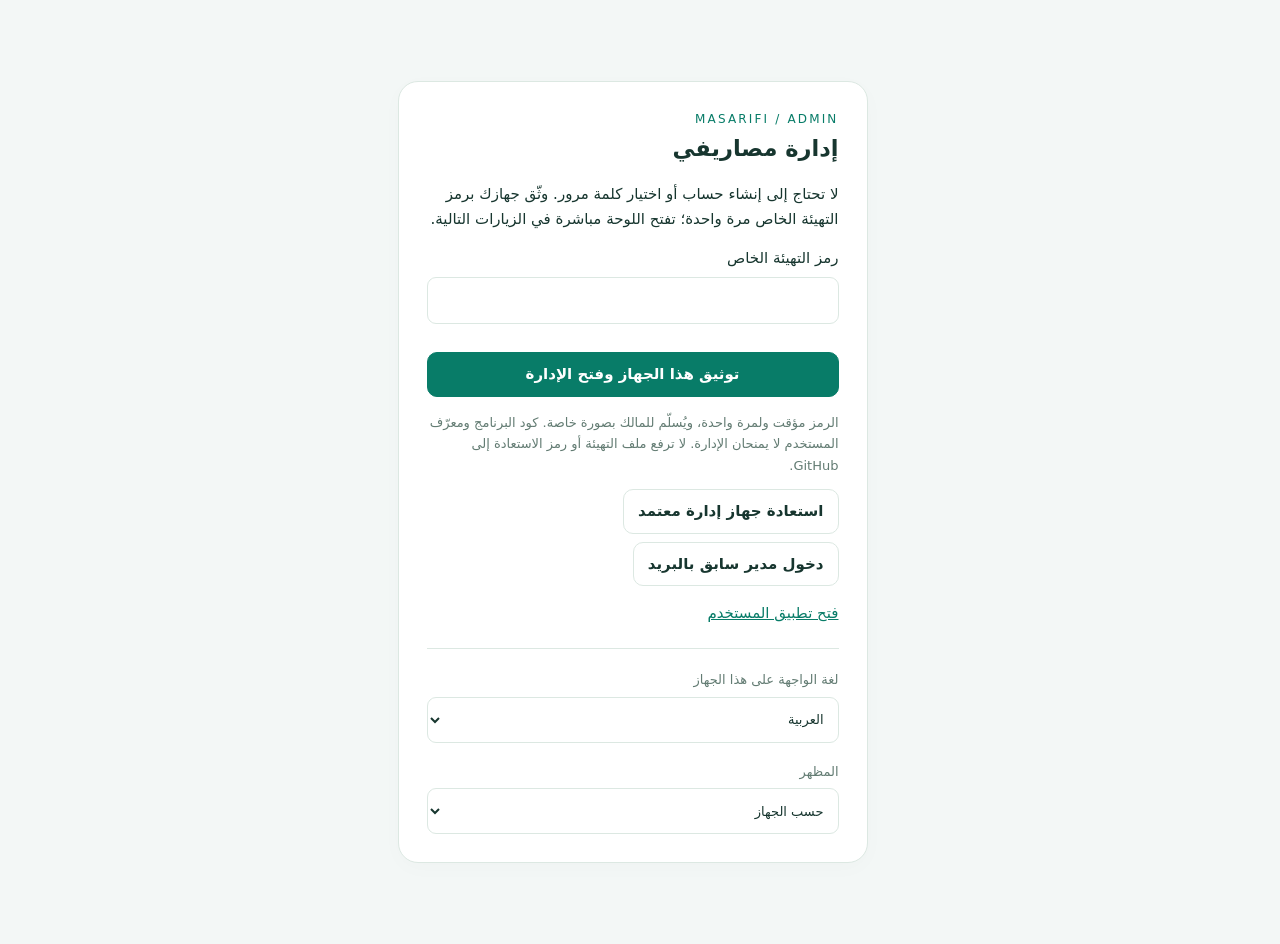
==== index.html @ 5d358d5c "Add files via upload" ====
<!doctype html><html lang="ar" dir="rtl"><head><meta charset="utf-8"><meta name="viewport" content="width=device-width,initial-scale=1,viewport-fit=cover,interactive-widget=resizes-content"><meta name="robots" content="noindex,nofollow"><link rel="manifest" href="manifest.webmanifest"><link rel="icon" href="admin-icon.svg"><title>Masarifi — الإدارة</title><style>:root{color-scheme:light;--ink:#17332f;--muted:#6b7c78;--line:#dce8e2;--green:#146e59;--surface:#fff}*{box-sizing:border-box}body{margin:0;background:#f3f7f4;color:var(--ink);font:15px/1.65 system-ui,sans-serif}button,input,select,textarea{font:inherit}button,.button{border:1px solid var(--line);border-radius:10px;background:white;color:var(--ink);padding:9px 14px;cursor:pointer;text-decoration:none}button.primary{background:var(--green);color:#fff;border-color:var(--green)}button:disabled{opacity:.55;cursor:wait}header{background:var(--ink);color:white;padding:22px 4vw;display:flex;align-items:center;justify-content:space-between;gap:14px;flex-wrap:wrap}header h1{font-size:22px;margin:0}header p{font-size:13px;margin:3px 0;color:#cce3d9}.layout{display:grid;grid-template-columns:225px 1fr;min-height:80vh}nav{padding:24px 16px;border-inline-end:1px solid var(--line);display:flex;flex-direction:column;gap:7px}nav button{text-align:start;border:0;background:transparent}nav button.active{background:#dcefe5;color:#145941;font-weight:700}main{padding:28px 4vw;min-width:0}.panel{background:var(--surface);border:1px solid var(--line);border-radius:18px;padding:22px;margin-bottom:18px}.cards{display:grid;grid-template-columns:repeat(auto-fit,minmax(175px,1fr));gap:15px}.metric strong{display:block;font-size:32px;color:var(--green)}.metric span{color:var(--muted)}.toolbar{display:flex;justify-content:space-between;align-items:center;gap:12px;flex-wrap:wrap;margin-bottom:18px}.row{display:flex;gap:8px;flex-wrap:wrap;align-items:center}.table-wrap{overflow:auto}table{width:100%;border-collapse:collapse;font-size:13px}td,th{padding:13px 10px;text-align:start;border-bottom:1px solid var(--line);white-space:nowrap}td.long{white-space:normal;min-width:200px;max-width:360px;overflow-wrap:anywhere}th{color:var(--muted);background:#f4f8f6}.hint{color:var(--muted);font-size:13px}.notice{background:#e5f2eb;padding:14px;border-radius:12px}.error{color:#a12637;white-space:pre-wrap}label{display:flex;flex-direction:column;gap:6px;margin:12px 0}input,select,textarea{background:white;border:1px solid #cbdad3;border-radius:9px;padding:10px;color:var(--ink);width:100%}input[type=checkbox]{width:auto}label.check{flex-direction:row;align-items:flex-start;gap:9px}.login{max-width:470px;margin:9vh auto;padding:32px}.login h1{margin:0}.login .brand{color:var(--green);font-size:12px;letter-spacing:.18em}.login button.primary{width:100%;margin-top:16px}dialog{width:min(700px,94vw);max-height:90vh;overflow:auto;border:0;border-radius:20px;padding:24px;color:var(--ink);box-shadow:0 30px 100px #15332e55}dialog::backdrop{background:#0d201c77}.fields{display:grid;grid-template-columns:1fr 1fr;gap:0 16px}pre{overflow:auto;white-space:pre-wrap;overflow-wrap:anywhere}h2{font-size:23px;margin-top:0}@media(max-width:800px){.layout{display:block}nav{flex-direction:row;overflow:auto;padding:12px}nav button{white-space:nowrap}.fields{grid-template-columns:1fr}main{padding:18px}.login{margin:5vh 15px}}

/* Account operations and announcements */
.directory-filters{display:grid;grid-template-columns:180px 180px minmax(180px,1fr) auto;gap:12px;align-items:end}
.directory-filters label{margin:0}.directory-filters button{margin-bottom:0;height:43px}
.section-heading{justify-content:space-between;margin:12px 0;color:var(--muted)}.section-heading h3{margin:0;color:var(--ink)}
.account-list,.campaign-list{display:grid;gap:10px}.account-row,.campaign-row{display:flex;justify-content:space-between;align-items:center;gap:18px;padding:17px;border:1px solid var(--line);border-radius:14px;background:#fbfdfb}
.account-row strong{font-size:17px}.account-row>div:first-child{min-width:180px}.subline{display:block;color:var(--muted);font-size:13px;overflow-wrap:anywhere}
.account-meta{display:grid;gap:4px;min-width:210px;color:var(--muted);font-size:13px}.account-row button{flex:none}.pagination{justify-content:center;margin-top:20px}
.badge{display:inline-block;padding:2px 9px;background:#edf2f0;border-radius:999px;color:var(--ink);font-size:12px;font-weight:700}.badge.active{background:#dff2e8;color:#166347}.badge.paused{background:#fff1d4;color:#83500a}.badge.blocked{background:#fce6e8;color:#a12637}
.detail-hero{display:flex;justify-content:space-between;gap:24px;align-items:flex-start;border-color:#b9d6c6}.detail-hero h3{margin:0;font-size:26px}.detail-hero p{overflow-wrap:anywhere}.detail-hero .eyebrow{text-transform:uppercase;color:var(--green);font-size:12px;font-weight:800;letter-spacing:.1em}.control-actions{display:grid;grid-template-columns:repeat(2,minmax(150px,1fr));gap:8px;min-width:330px}.control-actions button{text-align:center}
.detail-grid{display:grid;grid-template-columns:repeat(auto-fit,minmax(300px,1fr));gap:14px}.detail-grid .panel{min-width:0}.detail-grid .table-wrap{max-height:320px}
.campaign-row h3{margin:8px 0 2px}.campaign-row p{margin:4px 0;max-width:64ch;white-space:pre-wrap;overflow-wrap:anywhere}.campaign-row>.row{justify-content:flex-end}.compose-grid{display:grid;grid-template-columns:repeat(2,minmax(0,1fr));gap:0 14px}.compose-grid label{min-width:0}.compose-grid label>label{margin:0}.compose-grid label>label input{margin-top:-6px}.preview-card{padding:14px;margin:12px 0;border:1px solid var(--line);border-radius:12px;white-space:pre-wrap;overflow-wrap:anywhere}.preview-card p{margin:6px 0}
@media(max-width:900px){.directory-filters{grid-template-columns:repeat(2,minmax(0,1fr))}.directory-filters button{align-self:end}.account-row,.detail-hero,.campaign-row{align-items:stretch;flex-direction:column}.control-actions{min-width:0}.account-meta{min-width:0}}
@media(max-width:540px){.directory-filters,.compose-grid,.control-actions{grid-template-columns:1fr}.account-row{padding:13px}.campaign-row>.row{justify-content:flex-start}.detail-hero h3{font-size:22px}}
.segments{display:flex;gap:7px;flex-wrap:wrap;padding:4px;margin-bottom:18px;background:#eff5f1;border-radius:12px;width:max-content;max-width:100%}.segments button{border:0;background:transparent}.segments button.active{background:white;color:var(--green);box-shadow:0 1px 5px #163a2722;font-weight:800}
/* Service center administration */
:root{--ink:#173c3b;--green:#087963;--muted:#617773;--line:#d4e6df;--surface:#fff}body{background:#f1f8f5}header{background:#103f40;padding:12px 3vw;min-height:76px}header h1{font-size:18px}.brand-row{display:flex;align-items:center;gap:14px}.layout{grid-template-columns:240px minmax(0,1fr);min-height:calc(100vh - 76px)}nav{background:#103f40;border:0;padding:19px 12px;gap:17px}nav .nav-group{display:grid;gap:3px}nav h3{font-size:11px;letter-spacing:.06em;color:#9bc7bd;padding:0 13px;margin:7px 0}nav button{color:#e0f2ed;padding:9px 13px;border-radius:10px;min-height:42px}nav button:hover,nav button:focus-visible{background:#245e59;color:white}nav button.active{background:#d3f6e9;color:#064d43}.menu-toggle{display:none}main{padding:27px clamp(16px,3vw,48px)}button{min-height:42px}button:focus-visible,input:focus-visible,textarea:focus-visible,select:focus-visible{outline:3px solid #58cdaa;outline-offset:2px}.primary-cards .metric{border-top:4px solid #42b99e}.secondary-cards .metric{padding:16px}.secondary-cards .metric strong{font-size:23px}.secondary-cards .metric span{font-size:13px}.service-layout{display:grid;grid-template-columns:minmax(270px,340px) minmax(0,1fr);gap:16px;align-items:start}.service-layout>*{min-width:0}.service-list{display:grid;gap:7px;max-height:70vh;overflow:auto}.thread-row{display:grid;text-align:start;width:100%;gap:3px;min-width:0}.thread-row span,.thread-row small{font-size:12px;color:var(--muted);overflow-wrap:anywhere}.thread-row.selected{background:#dbf3e8;border-color:#68b69f}.service-detail-head{display:flex;align-items:center;justify-content:space-between;gap:12px;border-bottom:1px solid var(--line);padding-bottom:12px;flex-wrap:wrap}.service-detail-head h3{margin:0}.message-history{max-height:58vh;overflow:auto;padding:12px 0}.service-message{max-width:min(85%,70ch);padding:10px 14px;border:1px solid var(--line);border-radius:15px;margin:10px 0;background:#f5faf7;overflow-wrap:anywhere;white-space:pre-wrap}.service-message.admin{margin-inline-start:auto;background:#e1f5eb;border-color:#c0e8d4}.service-message.system{margin-inline:auto;background:#f5f1e7}.service-message p{margin:4px 0}.message-meta{font-size:11px;color:var(--muted)}.back-button{display:none}.invoice-list{display:grid;gap:8px}.invoice-row{display:flex;justify-content:space-between;align-items:center;gap:10px;border:1px solid var(--line);border-radius:12px;padding:12px}.invoice-row p{margin:0;color:var(--muted)}.invoice-print dl{display:grid;grid-template-columns:145px 1fr;gap:8px 16px}.invoice-print dt{color:var(--muted)}.invoice-print dd{margin:0;overflow-wrap:anywhere}.campaign-image{max-width:100%;max-height:260px;object-fit:contain;border-radius:10px}.campaign-thumb{width:120px;height:75px;object-fit:cover;border-radius:8px}.header-actions>span{overflow-wrap:anywhere}
@media(max-width:900px){.layout{grid-template-columns:200px minmax(0,1fr);display:grid}.service-layout{grid-template-columns:minmax(210px,280px) minmax(0,1fr)}main{padding:18px}.header-actions>span{display:none}.detail-grid{grid-template-columns:1fr}}
@media(max-width:650px){.layout{display:block}nav{display:none;padding:12px;max-height:70vh;overflow-y:auto}nav.open{display:grid;grid-template-columns:1fr 1fr;gap:8px}nav .nav-group{min-width:0}nav button{white-space:normal}.menu-toggle{display:inline-block;background:#d4f5e8;color:#123f3b}.service-layout{display:block}.service-layout #serviceDetail:not(:empty){position:relative}.service-layout.has-thread #serviceList{display:none}.back-button{display:inline-block}.message-history{max-height:53vh}.service-message{max-width:94%}.invoice-row{align-items:stretch;flex-direction:column}.panel{padding:15px}.header-actions button{font-size:12px}.toolbar h2{font-size:20px}.invoice-print dl{grid-template-columns:1fr}}
@media print{body{background:white}header,.layout,dialog .print-actions{display:none!important}dialog[open]{position:static;border:0;box-shadow:none;width:100%;max-height:none;padding:0}dialog::backdrop{background:white}.invoice-print{color:#111}}
@media(min-width:651px){nav{flex-direction:column;overflow-x:hidden;overflow-y:auto;align-items:stretch}nav button{white-space:normal;width:100%;overflow-wrap:anywhere}}
/* Connected admin workspace */
:root{--ink:#183d40;--muted:#607579;--green:#067662;--line:#dae7e4}body{background:#f4f7f7}header{background:#103f40;border-bottom:1px solid #2c5b59}.layout nav{background:#123d3e}.toolbar h2{font-weight:750;letter-spacing:-.025em}.panel{box-shadow:0 3px 12px #173c3b04}.metric{margin-bottom:0}.primary-cards{margin-bottom:15px}.secondary-cards{margin-bottom:18px}.workspace-welcome{display:flex;align-items:center;justify-content:space-between;gap:20px;padding:22px 24px;border-radius:18px;margin:20px 0;background:#e1f1ec;border:1px solid #c9e3da}.workspace-welcome h3{font-size:23px;margin:3px 0}.workspace-welcome p{margin:3px 0}.eyebrow{color:var(--green);font-size:12px;font-weight:800;letter-spacing:.07em}.priority-grid{display:grid;grid-template-columns:repeat(3,minmax(0,1fr));gap:16px}.priority-queue{min-width:0;padding:18px}.priority-queue h3{font-size:16px}.priority-queue article{display:grid;grid-template-columns:minmax(0,1fr) auto;gap:4px 10px;padding:15px 0;border-top:1px solid var(--line)}.priority-queue strong,.priority-queue small{overflow-wrap:anywhere;min-width:0}.priority-queue small{grid-column:1;color:var(--muted);font-size:12px}.priority-queue button{grid-column:2;grid-row:1/3;align-self:center;padding:7px 10px;font-size:12px}.dossier-breadcrumb{display:flex;gap:10px;align-items:center;flex-wrap:wrap;margin:0 0 18px;color:var(--muted)}.dossier-header{display:flex;align-items:center;gap:20px;border-color:#bad6ce;background:linear-gradient(115deg,#fff,#f1faf6)}.dossier-avatar{display:grid;place-items:center;flex:none;width:70px;height:70px;border-radius:22px;background:#d9eee5;color:#156b56;font-size:32px;font-weight:700}.dossier-identity{flex:1;min-width:0}.dossier-identity h3{font-size:26px;margin:2px 0}.dossier-identity p{margin:4px 0;overflow-wrap:anywhere}.dossier-tabs{display:flex;gap:5px;flex-wrap:wrap;padding:7px;background:#e7efec;border-radius:14px;margin-bottom:20px}.dossier-tabs button{border:0;background:transparent;flex:1;white-space:nowrap;padding-inline:12px}.dossier-tabs button.active{background:#fff;color:var(--green);box-shadow:0 2px 5px #16423312;font-weight:750}.dossier-counts{margin-bottom:18px}.dossier-record{display:flex;justify-content:space-between;gap:16px;align-items:center;padding:18px 0;border-top:1px solid var(--line);overflow-wrap:anywhere}.dossier-record p{margin:4px 0}.notice-center{border-color:#9ac9bc;background:#fbfefc}.notice-center[hidden]{display:none}.notice-list{max-height:430px;overflow:auto}.notice-item{display:flex;align-items:center;justify-content:space-between;gap:15px;padding:16px 2px;border-top:1px solid var(--line)}.notice-item>div:first-child{min-width:0;overflow-wrap:anywhere}.notice-item p{margin:4px 0;white-space:pre-wrap}.notice-item small{color:var(--muted)}.notice-item.read{opacity:.72}.push-controls{padding-top:16px;border-top:1px solid var(--line)}.bell-button{background:#d2f2e5;color:#15483d}.header-actions{gap:7px}.header-actions>span{max-width:230px;font-size:12px}#dossierBody{min-width:0}#dossierBody details{margin-top:18px}#dossierBody summary{cursor:pointer;color:var(--muted)}[hidden]{display:none!important}
@media(max-width:1150px){.priority-grid{grid-template-columns:1fr}.priority-queue article{grid-template-columns:minmax(0,1fr) auto}.priority-queue{margin-bottom:0}.dossier-header{flex-wrap:wrap}.workspace-welcome{align-items:flex-start;flex-direction:column}}
@media(max-width:650px){header{padding:13px 16px;gap:10px}.header-actions{width:100%}.header-actions button{flex:1;padding:8px}.header-actions [data-a=admin-recovery]{display:none}main{padding:18px 14px}.cards{grid-template-columns:repeat(2,minmax(0,1fr));gap:10px}.metric{padding:14px!important;min-width:0}.metric strong{font-size:28px}.metric span{font-size:12px}.workspace-welcome{padding:18px}.workspace-welcome h3{font-size:20px}.dossier-header{gap:12px}.dossier-avatar{width:50px;height:50px;border-radius:16px;font-size:26px}.dossier-identity h3{font-size:22px}.dossier-header>.row{width:100%}.dossier-tabs{gap:3px}.dossier-tabs button{flex:1 1 29%;font-size:13px}.notice-item{align-items:stretch;flex-direction:column}.notice-item .row button{flex:1}.dossier-record{align-items:stretch;flex-direction:column}.push-controls button{width:100%}.priority-queue .section-heading{margin-top:0}}

/* Language changes update existing nodes; logical sizing serves RTL and LTR. */
.locale-settings{max-width:100%}.locale-settings label{max-width:32rem}.locale-settings select{min-width:0;max-width:100%}label,input,textarea,select{min-width:0}button{overflow-wrap:anywhere}nav,.panel,.header-actions,.brand-row{min-width:0}.table-wrap{max-width:100%}html[dir=ltr] .eyebrow{letter-spacing:.03em}
@media(max-width:650px){.brand-row{max-width:100%}.header-actions button{min-width:0}.locale-settings label{max-width:100%}.dossier-tabs button{white-space:normal}.row>button{max-width:100%}}

/* Flexible workspaces, keyboard-safe dialogs and quiet transitions. */
html{scroll-padding-block:16px}body{min-width:0}header{padding-top:max(12px,env(safe-area-inset-top));padding-left:max(3vw,env(safe-area-inset-left));padding-right:max(3vw,env(safe-area-inset-right))}main{padding-bottom:max(24px,env(safe-area-inset-bottom))}h1,h2,h3,strong,.hint,.error,.notice{overflow-wrap:anywhere}.row>*{min-width:0}.account-row>div:first-child{min-width:0}.directory-filters{grid-template-columns:repeat(2,minmax(0,1fr))}.directory-filters>button{justify-self:start}.service-detail-head>div{min-width:0;overflow-wrap:anywhere}.service-list,.message-history,.table-wrap,.notice-list{overscroll-behavior:contain;scrollbar-gutter:stable}.thread-row strong,.metric strong{overflow-wrap:anywhere}#serviceCompose,form{min-width:0}.connection-status{margin-top:0}.connection-status[hidden]{display:none}.login{overflow-wrap:anywhere}dialog{max-width:calc(100vw - 24px - env(safe-area-inset-left) - env(safe-area-inset-right));left:env(safe-area-inset-left);right:env(safe-area-inset-right);max-height:calc(100dvh - 24px - env(safe-area-inset-top) - env(safe-area-inset-bottom));max-height:calc(min(100dvh,var(--admin-visible-height,100dvh)) - 24px - env(safe-area-inset-top) - env(safe-area-inset-bottom));top:calc(var(--admin-visible-top,0px) + env(safe-area-inset-top) + (min(100dvh,var(--admin-visible-height,100dvh)) - env(safe-area-inset-top) - env(safe-area-inset-bottom)) / 2);bottom:auto;margin-block:0;translate:0 -50%;padding:clamp(16px,3vw,24px);overscroll-behavior:contain;scroll-padding-block:18px}dialog form{min-width:0}input,select,textarea{max-width:100%}button{touch-action:manipulation;transition:background-color .14s ease,border-color .14s ease,box-shadow .14s ease}button:active:not(:disabled){filter:brightness(.97)}#screen{min-height:120px}#screen>*,dialog[open]{animation:admin-enter .16s ease-out}@keyframes admin-enter{from{opacity:.6;transform:translateY(3px)}to{opacity:1;transform:none}}
@media(min-width:1450px){.directory-filters{grid-template-columns:180px 180px minmax(180px,1fr) auto}}
@media(max-width:1100px){.service-layout{grid-template-columns:minmax(0,1fr)}.service-layout.has-thread #serviceList{display:none}.back-button{display:inline-block}.service-list{max-height:60dvh}}
@media(max-width:650px){header{padding-left:max(16px,env(safe-area-inset-left));padding-right:max(16px,env(safe-area-inset-right))}main{padding-left:max(14px,env(safe-area-inset-left));padding-right:max(14px,env(safe-area-inset-right))}.directory-filters{grid-template-columns:1fr}input,select,textarea{font-size:16px}.fields{grid-template-columns:minmax(0,1fr)}.login{padding:22px}.service-list{max-height:none}dialog{width:calc(100vw - 24px)}}
@media(max-width:360px){.cards{grid-template-columns:minmax(0,1fr)}nav.open{grid-template-columns:minmax(0,1fr)}.priority-queue article{grid-template-columns:minmax(0,1fr)}.priority-queue button{grid-column:1;grid-row:auto;justify-self:start}.header-actions button{flex:1 1 40%}.workspace-welcome{padding:14px}.dossier-tabs button{flex-basis:40%}}
@media(prefers-reduced-motion:reduce){*,*::before,*::after{animation:none!important;transition:none!important;scroll-behavior:auto!important}}
@media print{dialog[open]{max-width:none;max-height:none;animation:none;translate:none;top:auto;margin-block:0}}

/* Admin workspace: shared teal, charcoal and silver surfaces. */
:root{--ink:#17362f;--muted:#637c73;--green:#087c68;--line:#dce8e2;--surface:#fff;--admin-page:#f3f7f6;--admin-raised:#eaf2ef;--admin-accent:#087c68;--admin-soft:#e1f3ec;--admin-on-accent:#fff;--admin-shadow:0 5px 22px #173c2e05;color-scheme:light}
:root[data-theme=dark]{--ink:#e7f0ee;--muted:#a0b7b0;--green:#6bdbc2;--line:#334346;--surface:#1c2527;--admin-page:#141a1c;--admin-raised:#263235;--admin-accent:#6bdbc2;--admin-soft:#233e38;--admin-on-accent:#17362f;--admin-shadow:none;color-scheme:dark}
body{background:var(--admin-page);color:var(--ink)}button,.button,input,select,textarea,dialog{color:var(--ink);background:var(--surface);border-color:var(--line)}button{font-weight:550}button:hover:not(:disabled){border-color:var(--admin-accent)}button.primary{background:var(--admin-accent);border-color:var(--admin-accent);color:var(--admin-on-accent);font-weight:700}a{color:var(--green)}input:focus,textarea:focus,select:focus{border-color:var(--admin-accent)}.panel{border-color:var(--line);background:var(--surface);box-shadow:var(--admin-shadow);border-radius:20px}.hint,.subline,.account-meta,.metric span,th,.message-meta,.service-message small{color:var(--muted)}.notice,.preview-card{background:var(--admin-soft);border-color:var(--line)}.error{color:#bd314b}:root[data-theme=dark] .error{color:#ff9bac}header{background:var(--surface);color:var(--ink);border-bottom:1px solid var(--line);padding:14px clamp(16px,3vw,36px);min-height:86px}header p{color:var(--muted);margin:2px 0;font-size:12px}header h1{font-size:17px;font-weight:800}.brand-row{gap:12px}.admin-brand-mark{width:42px;height:42px;background:var(--admin-accent);color:var(--admin-on-accent);border-radius:14px;display:grid;place-items:center;flex:none}.admin-brand-mark svg{width:25px;height:25px}.header-actions{display:flex;gap:9px;flex-wrap:nowrap}.header-actions button{min-width:44px;min-height:44px;display:inline-flex;align-items:center;justify-content:center;gap:8px;background:var(--admin-raised);border:1px solid var(--line);color:var(--ink);font-size:12px}.header-actions svg{width:19px;height:19px;flex:none}.header-actions .admin-theme-button{width:44px;padding:8px}.bell-button{position:relative}.admin-notice-count{font-size:11px;line-height:20px;min-width:20px;padding:0 5px;border-radius:7px;background:var(--admin-accent);color:var(--admin-on-accent);font-weight:800}
.layout{grid-template-columns:244px minmax(0,1fr);min-height:calc(100dvh - 86px)}.layout #adminNav{background:var(--surface);color:var(--ink);border-inline-end:1px solid var(--line);padding:22px 14px;display:flex;flex-direction:column;gap:22px;min-height:0;align-self:stretch}.layout #adminNav h3{color:var(--muted);font-size:10px;text-transform:uppercase;letter-spacing:.08em;margin:0 0 10px;padding-inline:14px}.layout #adminNav button{width:100%;display:flex;align-items:center;gap:12px;white-space:normal;color:var(--muted);font-size:13px;text-align:start;border-radius:12px;padding:10px 12px;min-height:44px;background:transparent;border:1px solid transparent}.layout #adminNav button svg{width:19px;height:19px;flex:none;opacity:.86}.layout #adminNav button:hover{background:var(--admin-raised);color:var(--ink)}.layout #adminNav button.active{color:var(--green);background:var(--admin-soft);font-weight:750;border-color:transparent}.nav-group{gap:4px!important}.admin-sidebar-footer{margin-top:auto;padding-top:18px;border-top:1px solid var(--line)}.admin-sidebar-footer p{padding-inline:12px;font-size:11px;overflow-wrap:anywhere;color:var(--muted)}main{padding:28px clamp(18px,3vw,42px);max-width:1840px;width:100%;margin-inline:auto}.toolbar{margin-bottom:24px;gap:12px}.toolbar h2{margin:0;font-size:25px;letter-spacing:-.03em;line-height:1.3}.toolbar>.row{gap:8px}.toolbar button{display:inline-flex;align-items:center;gap:7px;font-size:12px;background:var(--surface);padding:8px 12px}.toolbar button svg{width:15px;height:15px}.toolbar .eyebrow{display:block;margin-bottom:5px;color:var(--muted);letter-spacing:.09em;font-size:10px}.cards{grid-template-columns:repeat(4,minmax(0,1fr));gap:15px}.metric{padding:20px!important;position:relative;min-width:0;border:1px solid var(--line)!important}.metric strong{font-size:32px;font-weight:750;letter-spacing:-.025em;line-height:1.25;color:var(--ink);margin:12px 0 6px}.metric span{font-size:12px}.metric-icon{width:32px;height:32px;display:grid;place-items:center;border-radius:10px;background:var(--admin-soft);color:var(--green)}.metric-icon svg{width:18px;height:18px}.primary-cards .metric:first-child{background:var(--admin-accent);color:var(--admin-on-accent)}.primary-cards .metric:first-child strong,.primary-cards .metric:first-child span{color:var(--admin-on-accent)}.primary-cards .metric:first-child .metric-icon{background:#ffffff45;color:var(--admin-on-accent)}.secondary-cards{grid-template-columns:repeat(5,minmax(0,1fr));gap:12px}.secondary-cards .metric{padding:16px!important}.secondary-cards .metric strong{font-size:23px}.secondary-cards .metric-icon{display:none}.workspace-welcome{background:var(--admin-raised);border:1px solid var(--line);margin:24px 0;padding:22px;border-radius:20px;align-items:center;flex-direction:row}.workspace-welcome h3{font-size:21px;letter-spacing:-.025em}.workspace-welcome p{color:var(--muted);font-size:13px}.eyebrow{color:var(--green)}.priority-grid{grid-template-columns:repeat(3,minmax(0,1fr));gap:16px}.priority-queue{padding:20px}.priority-queue h3{font-size:14px}.priority-queue article{padding:16px 0}.badge{background:var(--admin-raised);color:var(--muted)}.badge.active{background:var(--admin-soft);color:var(--green)}:root[data-theme=dark] .badge.paused{background:#453a20;color:#e9c475}:root[data-theme=dark] .badge.blocked{background:#482832;color:#ff9cac}.segments,.dossier-tabs{background:var(--admin-raised)}.segments button.active,.dossier-tabs button.active{background:var(--surface);color:var(--green)}th{background:var(--admin-raised)}.account-row,.campaign-row,.thread-row,.invoice-row{background:var(--admin-raised);border-color:var(--line)}.dossier-header{background:var(--surface);border-color:var(--line)}.dossier-avatar{background:var(--admin-soft);color:var(--green)}.dossier-tabs button{color:var(--muted)}.notice-center{background:var(--surface);border-color:var(--admin-accent)}.table-wrap{border-radius:12px;border:1px solid var(--line)}.admin-preferences{display:grid;grid-template-columns:repeat(2,minmax(0,1fr));gap:18px}.admin-preferences label{margin:0;font-size:13px;color:var(--muted)}.admin-preferences select{color:var(--ink);min-height:46px}.admin-app-controls{display:grid;grid-template-columns:1fr auto;gap:16px;align-items:center;border-top:1px solid var(--line);padding-top:20px;margin-top:20px}.admin-app-controls h3{font-size:16px;margin:0}.admin-app-controls p{margin:4px 0 0;max-width:52ch}.admin-app-controls .row{justify-content:flex-end}.login{border:1px solid var(--line);box-shadow:var(--admin-shadow);padding:28px}.login .admin-preferences{margin-top:22px;padding-top:20px;border-top:1px solid var(--line);grid-template-columns:1fr}.login .brand{color:var(--green)}.admin-bottom-nav,.admin-menu-shade{display:none}.menu-toggle{display:none}
.service-layout{grid-template-columns:minmax(250px,310px) minmax(0,1fr);gap:18px}.service-layout>#serviceList>.panel{padding:15px}.service-list{gap:8px}.thread-row{padding:13px;box-shadow:none}.thread-row strong{font-size:13px}.thread-row.selected{background:var(--admin-soft);border-color:var(--admin-accent)}.service-detail-head{padding-bottom:16px}.service-detail-head h3{font-size:17px}.service-detail-head small{font-size:11px;color:var(--muted)}.message-history{padding:16px 6px;background:var(--admin-page);border-radius:14px;margin:16px 0;min-height:180px;max-height:54dvh;scrollbar-gutter:stable}.service-message{max-width:85%;width:max-content;border-color:var(--line);background:var(--surface);border-radius:16px 16px 16px 4px;margin:12px 4px;padding:10px 13px;box-shadow:0 2px 3px #00000005}.service-message.admin{background:var(--admin-soft);border-color:transparent;border-radius:16px 16px 4px 16px}.service-message.system{background:var(--admin-raised);color:var(--muted)}.service-message p{font-size:14px}.message-meta{font-size:10px}.service-image-button{display:block;position:relative;width:260px;max-width:100%;min-height:140px;padding:0;margin:8px 0;border:1px solid var(--line);border-radius:12px;overflow:hidden;background:var(--admin-raised);text-align:start}.service-image-button img{display:block;width:100%;height:auto;max-height:290px;object-fit:cover;background:var(--admin-raised)}.service-image-button img[hidden]{display:none}.service-image-status{display:flex;align-items:center;justify-content:center;gap:8px;padding:24px 12px;min-height:140px;font-size:12px;color:var(--muted)}.service-image-status svg{width:22px;height:22px;flex:none}.service-image-button.ready .service-image-status{display:none}.service-image-caption{display:block;padding:7px 10px;font-size:10px;max-width:100%;overflow-wrap:anywhere}.service-file-button{display:flex;gap:8px;align-items:center;text-align:start;font-size:12px;max-width:100%}.service-file-button svg{width:22px;height:22px;flex:none}.private-image-heading{display:flex;align-items:flex-start;justify-content:space-between;gap:18px}.private-image-heading h2{font-size:17px;min-width:0;overflow-wrap:anywhere}.private-image-heading button{flex:none}.private-image-preview{margin:0;min-height:120px;display:grid;place-items:center;background:var(--admin-page);border-radius:12px;overflow:hidden}.private-image-preview img{max-width:100%;max-height:70dvh;object-fit:contain}#serviceCompose{padding-top:2px}#serviceCompose textarea{resize:vertical;min-height:78px;background:var(--admin-raised)}#serviceCompose [type=submit]{min-width:130px}#serviceCompose label{font-size:13px}
@media(max-width:1450px){.secondary-cards{grid-template-columns:repeat(3,minmax(0,1fr))}.priority-grid{grid-template-columns:minmax(0,1fr)}.priority-queue article{grid-template-columns:minmax(0,1fr) auto}.workspace-welcome{align-items:flex-start;flex-direction:column}}
@media(max-width:1100px){.layout{display:block;min-height:calc(100dvh - 82px)}header{min-height:82px;position:relative;z-index:20}.menu-toggle{display:inline-flex;align-items:center;justify-content:center;width:40px;height:40px;min-width:40px;padding:8px;background:var(--admin-raised);color:var(--ink);border-color:var(--line)}.menu-toggle svg{width:20px;height:20px}.layout #adminNav{display:none;position:fixed;inset-block-start:0;inset-block-end:calc(76px + env(safe-area-inset-bottom));inset-inline-start:0;z-index:70;width:min(340px,90vw);padding:24px 18px;overflow-y:auto;border-inline-end:1px solid var(--line);box-shadow:0 10px 40px #0002}.layout #adminNav.open{display:flex}.admin-menu-shade:not([hidden]){display:block;position:fixed;inset:0;z-index:60;border:0;border-radius:0;background:#020d1766;backdrop-filter:blur(3px)}.admin-bottom-nav{display:grid;grid-template-columns:repeat(5,minmax(0,1fr));position:fixed;bottom:0;left:0;right:0;padding:8px max(12px,env(safe-area-inset-left)) calc(8px + env(safe-area-inset-bottom)) max(12px,env(safe-area-inset-right));min-height:76px;background:var(--surface);border-top:1px solid var(--line);box-shadow:0 -6px 24px #0b273108;z-index:80;gap:5px}.admin-bottom-nav button{display:flex;flex-direction:column;gap:4px;align-items:center;justify-content:center;min-width:0;border:0;border-radius:13px;font-size:11px;font-weight:600;background:transparent;color:var(--muted);padding:8px 3px;line-height:1.2}.admin-bottom-nav button svg{width:21px;height:21px}.admin-bottom-nav button.active{background:var(--admin-soft);color:var(--green)}.admin-bottom-nav button[aria-expanded=true]{color:var(--green);background:var(--admin-soft)}main{padding:26px 24px calc(108px + env(safe-area-inset-bottom));max-width:980px}.service-layout{grid-template-columns:minmax(0,1fr)}.service-layout.has-thread #serviceList{display:none}.back-button{display:inline-flex}.service-layout #serviceDetail:empty{display:none}.cards{grid-template-columns:repeat(4,minmax(0,1fr))}.secondary-cards{grid-template-columns:repeat(3,minmax(0,1fr))}.admin-sidebar-footer{margin-top:12px}}
@media(max-width:650px){header{padding:14px 16px;gap:12px;flex-wrap:nowrap}.brand-row{gap:8px}.admin-brand-mark{display:none}header h1{font-size:14px}header p{font-size:10px}.header-actions{width:auto;gap:6px}.header-actions button{flex:none;min-width:40px;min-height:40px}.header-actions .bell-label{display:none}.header-actions .admin-theme-button{width:40px}.header-actions .admin-notice-count{min-width:16px;font-size:10px;line-height:16px;padding:0 3px}.header-actions .bell-button{gap:4px;padding:8px}.menu-toggle{width:36px;height:40px;min-width:36px}main{padding:22px 15px calc(106px + env(safe-area-inset-bottom))}.toolbar{margin-bottom:20px}.toolbar h2{font-size:22px}.toolbar button{font-size:11px}.toolbar .eyebrow{font-size:9px}.cards,.secondary-cards{grid-template-columns:repeat(2,minmax(0,1fr));gap:11px}.metric{padding:16px!important}.metric strong{font-size:30px}.metric span{font-size:11px}.metric-icon{width:28px;height:28px}.secondary-cards .metric{padding:14px!important}.secondary-cards .metric strong{font-size:23px}.workspace-welcome{padding:18px;margin:20px 0}.workspace-welcome h3{font-size:19px}.workspace-welcome .row{width:100%}.workspace-welcome button{font-size:12px;flex:1}.priority-queue{padding:17px}.admin-preferences{grid-template-columns:minmax(0,1fr);gap:16px}.admin-app-controls{grid-template-columns:minmax(0,1fr)}.admin-app-controls .row{justify-content:stretch}.admin-app-controls .row button{flex:1}.service-message{max-width:94%;margin-block:10px}.service-image-button{width:240px}.message-history{max-height:48dvh}.service-detail-head{gap:10px}.service-detail-head h3{font-size:16px}.service-detail-head button{font-size:11px;padding:7px 9px}.admin-bottom-nav{gap:3px;padding-inline:8px}.admin-bottom-nav button{font-size:10px}}
@media(max-width:360px){header{padding-inline:12px}.brand-row{gap:5px}header p{display:none}.header-actions .admin-theme-button{display:none}.toolbar h2{font-size:19px}.cards,.secondary-cards{grid-template-columns:repeat(2,minmax(0,1fr))}.metric{padding:13px!important}.metric strong{font-size:26px}.metric-icon{width:25px;height:25px}.admin-bottom-nav button{font-size:9px}.admin-bottom-nav button svg{width:20px;height:20px}.service-image-button{width:100%}.private-image-heading h2{font-size:14px}}
@media print{.admin-bottom-nav,.admin-menu-shade{display:none!important}:root{--ink:#111;--surface:#fff;--admin-page:#fff}}

/* 7.12: consistent tools and a settings workspace that grows with its content. */
header .header-actions .admin-icon-button{position:relative;width:44px;height:44px;min-width:44px;padding:10px;border-radius:13px;flex:none}
header .header-actions .admin-icon-button.active{color:var(--green);background:var(--admin-soft);border-color:var(--admin-accent)}
header .header-actions .bell-button .admin-notice-count{position:absolute;top:-4px;inset-inline-end:-3px;border:2px solid var(--surface);min-width:19px;line-height:16px;font-size:9px;border-radius:7px;padding:0 3px}
header .header-actions .bell-button .admin-notice-count[hidden]{display:none}
.connection-dot{position:absolute;width:8px;height:8px;bottom:6px;inset-inline-end:6px;border-radius:50%;background:var(--admin-accent);outline:2px solid var(--admin-raised)}
.admin-connection-button.offline .connection-dot{background:#e68a53}.connection-detail{font-weight:650;color:var(--green)}.connection-detail.offline{color:#b66b30}:root[data-theme=dark] .connection-detail.offline{color:#f7bb85}
.admin-connection-panel{margin-bottom:20px}.admin-connection-panel h3{margin:0}.admin-connection-panel .row{justify-content:space-between}.admin-connection-panel>button{min-width:110px}
.settings-workspace{min-width:0;max-width:1200px}.settings-intro{margin:0 0 24px;color:var(--muted);font-size:14px;line-height:1.8}.settings-grid{display:grid;grid-template-columns:repeat(2,minmax(0,1fr));gap:20px;align-items:start}.settings-grid>.panel{min-width:0;margin:0;padding:24px;overflow:visible}.settings-heading{display:flex;gap:12px;align-items:center;margin:0 0 24px;min-width:0}.settings-heading>div{min-width:0}.settings-heading h3{font-size:17px;line-height:1.5;margin:2px 0;overflow-wrap:anywhere}.settings-heading .eyebrow{font-size:10px;letter-spacing:.03em;color:var(--muted)}.settings-icon{display:grid;place-items:center;width:40px;height:40px;flex:none;background:var(--admin-soft);color:var(--green);border-radius:12px}.settings-icon svg{width:21px;height:21px}.settings-grid .admin-preferences{grid-template-columns:minmax(0,1fr);gap:18px}.settings-grid .hint{font-size:12px;line-height:1.8;margin:14px 0 0}.settings-grid label{font-size:13px;line-height:1.6;overflow-wrap:anywhere}.settings-grid input,.settings-grid select,.settings-grid textarea{width:100%;max-width:100%;min-width:0;background:var(--admin-raised);padding:11px 12px;border-radius:11px;font:inherit}.settings-grid textarea{resize:vertical;min-height:66px}.settings-offer{grid-column:1/-1}.settings-offer h4{margin:0 0 14px;font-size:14px}.settings-limits{grid-template-columns:repeat(4,minmax(0,1fr));gap:14px}.settings-copy{margin-top:24px;border-top:1px solid var(--line)}.settings-copy-group{padding:0;border:0;border-bottom:1px solid var(--line);border-radius:0;box-shadow:none;background:transparent}.settings-copy-group summary{font-size:14px;font-weight:650;cursor:pointer;padding:18px 2px;min-height:48px;color:var(--ink)}.settings-localized{display:grid;grid-template-columns:repeat(2,minmax(0,1fr));gap:18px;padding:2px 0 22px}.settings-localized label{margin:0;min-width:0}.settings-save{display:flex;gap:12px;align-items:center;flex-wrap:wrap;margin-top:24px}.settings-save button{min-width:140px;max-width:100%}.settings-save .settings-result{margin:0}.settings-actions{display:grid;grid-template-columns:minmax(0,1fr);gap:10px;margin-top:18px}.settings-actions button{text-align:start;white-space:normal;padding:12px 14px;width:100%;font-size:13px}.settings-security [data-a=logout]{color:var(--muted)}.notice-identity{display:flex;gap:8px;flex-wrap:wrap;margin:9px 0}.notice-identity span{padding:3px 8px;border-radius:7px;background:var(--admin-raised);color:var(--muted);font-size:11px;overflow-wrap:anywhere}.service-message{overflow-anchor:none}#screen>*{animation:none}
@media(max-width:1100px){header .menu-toggle{display:none}.settings-grid>.panel{padding:22px}.settings-limits{grid-template-columns:repeat(2,minmax(0,1fr))}}
@media(max-width:650px){header .header-actions .admin-icon-button{width:40px;min-width:40px;height:40px;padding:9px}.header-actions{gap:7px}.brand-row{flex:1}.brand-row>div:last-child{min-width:0}.brand-row h1{overflow-wrap:anywhere;line-height:1.45}.settings-grid{grid-template-columns:minmax(0,1fr);gap:15px}.settings-grid>.panel{padding:20px}.settings-intro{font-size:12px;margin-bottom:18px}.settings-heading{margin-bottom:20px}.settings-heading h3{font-size:16px}.settings-localized{grid-template-columns:minmax(0,1fr);gap:14px}.settings-limits{gap:10px}.settings-save{align-items:stretch;flex-direction:column}.settings-save button{width:100%}.admin-connection-panel{padding:17px}.settings-offer{grid-column:auto}}
@media(max-width:360px){header{gap:8px;padding-inline:12px}.header-actions{gap:5px}.brand-row h1{font-size:12px}.settings-grid>.panel{padding:16px}.settings-limits{grid-template-columns:minmax(0,1fr)}.settings-heading{gap:10px}.settings-icon{width:34px;height:34px}.settings-heading h3{font-size:15px}}

/* Stable dashboard actions and a dedicated settings page. */
html{scrollbar-gutter:stable}
.metric strong [data-admin-number]{font:inherit;letter-spacing:inherit;color:inherit}
.dashboard-metric{display:flex;flex-direction:column;align-items:stretch;text-align:start;width:100%;height:100%;border-radius:18px;min-height:172px}
.dashboard-metric .metric-top{display:flex;align-items:center;justify-content:space-between;gap:12px}
.dashboard-metric .metric-arrow{width:20px;height:20px;color:var(--muted)}
.dashboard-metric .metric-arrow svg{display:block;width:20px;height:20px}
html[dir=rtl] .dashboard-metric .metric-arrow{transform:scaleX(-1)}
.dashboard-metric .metric-label{display:block;font-size:13px;font-weight:650;line-height:1.6;min-height:3.2em;color:var(--ink)}
.dashboard-metric .metric-destination{display:block;font-size:11px;line-height:1.5;margin-top:auto;padding-top:10px;color:var(--muted)}
.dashboard-metric strong{font-variant-numeric:tabular-nums;font-size:36px;margin:14px 0 7px}
.primary-cards .dashboard-metric:first-child .metric-arrow{color:inherit}
.secondary-cards .dashboard-metric{min-height:150px}.secondary-cards .dashboard-metric .metric-icon{display:grid;width:28px;height:28px}.secondary-cards .dashboard-metric strong{font-size:29px}
.dashboard-metric:hover{box-shadow:0 0 0 2px var(--admin-soft);border-color:var(--admin-accent)!important}
.settings-workspace{max-width:1160px;width:100%;margin-inline:auto}
.settings-intro{max-width:70ch;margin-bottom:18px}
.settings-section-nav{display:flex;flex-wrap:wrap;gap:8px;padding:8px;margin:0 0 22px;border:1px solid var(--line);border-radius:16px;background:var(--surface)}
.settings-section-nav button{flex:1 1 140px;display:flex;align-items:center;justify-content:center;gap:8px;border:1px solid transparent;background:transparent;color:var(--muted);padding:11px 13px;line-height:1.5;font-size:13px}
.settings-section-nav button svg{width:18px;height:18px;flex:none}
.settings-section-nav button[aria-selected=true]{background:var(--admin-soft);color:var(--green);font-weight:750}
.settings-section{min-width:0;scroll-margin-top:18px}
.settings-grid{display:block}.settings-section>.panel,.settings-section>form.panel{margin:0;min-width:0;padding:clamp(18px,3vw,30px)}
.settings-general-grid{display:grid;grid-template-columns:minmax(0,1.25fr) minmax(0,1fr);gap:18px;align-items:start}
.settings-general-grid>.panel{margin:0;padding:clamp(18px,3vw,30px)}
.settings-heading{align-items:flex-start;margin-bottom:22px}.settings-heading h3{font-size:20px}.settings-heading .eyebrow{display:block;line-height:1.5}
.settings-grid .admin-preferences{gap:20px}.settings-grid label{font-size:14px}.settings-grid input,.settings-grid select,.settings-grid textarea{font-size:16px;line-height:1.6;min-height:46px}
.settings-limits{grid-template-columns:repeat(2,minmax(0,1fr));gap:6px 22px;max-width:900px}.settings-limits label{margin-block:10px}
.settings-localized{grid-template-columns:repeat(2,minmax(0,1fr));gap:20px}.settings-copy-group summary{padding-block:20px;font-size:15px}.settings-copy-group[open] summary{color:var(--green)}
.settings-save{border-top:1px solid var(--line);padding-top:20px;min-height:64px}.settings-save .settings-result{min-height:1.8em;flex:1 1 160px}
.settings-actions{max-width:560px}.settings-section #billingForm label{max-width:680px}
@media(min-width:1300px){.secondary-cards{grid-template-columns:repeat(5,minmax(0,1fr))}}
@media(max-width:1100px){html{scroll-padding-block-end:calc(116px + env(safe-area-inset-bottom))}}
@media(max-width:900px){.settings-general-grid{grid-template-columns:minmax(0,1fr)}.settings-section-nav button{flex-basis:calc(50% - 8px)}}
@media(max-width:650px){.dashboard-metric{min-height:180px}.dashboard-metric .metric-label{font-size:12px}.dashboard-metric strong{font-size:32px}.dashboard-metric .metric-destination{font-size:10px}.secondary-cards .dashboard-metric{min-height:166px}.settings-section-nav{padding:6px;gap:5px;margin-bottom:16px}.settings-section-nav button{font-size:12px;padding:10px 7px;gap:6px}.settings-heading h3{font-size:18px}.settings-localized{grid-template-columns:minmax(0,1fr)}.settings-save .settings-result{flex:none}.settings-general-grid{gap:16px}}
@media(max-width:420px){.settings-limits{grid-template-columns:minmax(0,1fr)}.settings-section-nav button{justify-content:flex-start}.settings-section-nav button svg{display:none}}
@media(min-width:341px) and (max-width:650px){.secondary-cards .dashboard-metric:last-child:nth-child(odd){grid-column:1/-1;min-height:140px}.secondary-cards .dashboard-metric:last-child:nth-child(odd) .metric-label{min-height:0}}
@media(max-width:340px){.primary-cards,.secondary-cards{grid-template-columns:minmax(0,1fr)}.dashboard-metric,.secondary-cards .dashboard-metric{min-height:0}.dashboard-metric .metric-label{min-height:0}.dashboard-metric strong{margin:10px 0 5px}}
</style><link rel="stylesheet" href="./app-experience.css">
</head><body data-app="admin" data-version="7.14.0"><div id="adminRoot"></div><dialog id="adminDialog"></dialog><script>var supabase=(function(e){function t(e,t){var n={};for(var r in e)Object.prototype.hasOwnProperty.call(e,r)&&t.indexOf(r)<0&&(n[r]=e[r]);if(e!=null&&typeof Object.getOwnPropertySymbols==`function`)for(var i=0,r=Object.getOwnPropertySymbols(e);i<r.length;i++)t.indexOf(r[i])<0&&Object.prototype.propertyIsEnumerable.call(e,r[i])&&(n[r[i]]=e[r[i]]);return n}function n(e,t,n,r){function i(e){return e instanceof n?e:new n(function(t){t(e)})}return new(n||=Promise)(function(n,a){function o(e){try{c(r.next(e))}catch(e){a(e)}}function s(e){try{c(r.throw(e))}catch(e){a(e)}}function c(e){e.done?n(e.value):i(e.value).then(o,s)}c((r=r.apply(e,t||[])).next())})}let r=e=>e?(...t)=>e(...t):(...e)=>fetch(...e);var i=class extends Error{constructor(e,t=`FunctionsError`,n){super(e),this.name=t,this.context=n}toJSON(){return{name:this.name,message:this.message,context:this.context}}},a=class extends i{constructor(e){super(`Failed to send a request to the Edge Function`,`FunctionsFetchError`,e)}},o=class extends i{constructor(e){super(`Relay Error invoking the Edge Function`,`FunctionsRelayError`,e)}},s=class extends i{constructor(e){super(`Edge Function returned a non-2xx status code`,`FunctionsHttpError`,e)}},c;(function(e){e.Any=`any`,e.ApNortheast1=`ap-northeast-1`,e.ApNortheast2=`ap-northeast-2`,e.ApSouth1=`ap-south-1`,e.ApSoutheast1=`ap-southeast-1`,e.ApSoutheast2=`ap-southeast-2`,e.CaCentral1=`ca-central-1`,e.EuCentral1=`eu-central-1`,e.EuWest1=`eu-west-1`,e.EuWest2=`eu-west-2`,e.EuWest3=`eu-west-3`,e.SaEast1=`sa-east-1`,e.UsEast1=`us-east-1`,e.UsWest1=`us-west-1`,e.UsWest2=`us-west-2`})(c||={});var l=class{constructor(e,{headers:t={},customFetch:n,region:i=c.Any}={}){this.url=e,this.headers=t,this.region=i,this.fetch=r(n)}setAuth(e){this.headers.Authorization=`Bearer ${e}`}invoke(e){return n(this,arguments,void 0,function*(e,t={}){var n;let r,i,c;try{let{headers:n,method:l,body:u,signal:d,timeout:f}=t,p={},{region:m}=t;m||=this.region;let h=new URL(`${this.url}/${e}`);m&&m!==`any`&&(p[`x-region`]=m,h.searchParams.set(`forceFunctionRegion`,m));let g,ee=!!n&&Object.keys(n).some(e=>e.toLowerCase()===`content-type`);u&&!ee?typeof Blob<`u`&&u instanceof Blob||u instanceof ArrayBuffer?(p[`Content-Type`]=`application/octet-stream`,g=u):typeof u==`string`?(p[`Content-Type`]=`text/plain`,g=u):typeof FormData<`u`&&u instanceof FormData?g=u:(p[`Content-Type`]=`application/json`,g=JSON.stringify(u)):g=u&&typeof u!=`string`&&!(typeof Blob<`u`&&u instanceof Blob)&&!(u instanceof ArrayBuffer)&&!(typeof FormData<`u`&&u instanceof FormData)?JSON.stringify(u):u;let te=d;f&&(i=new AbortController,r=setTimeout(()=>i.abort(),f),d?(te=i.signal,c=()=>i.abort(),d.addEventListener(`abort`,c)):te=i.signal);let _=yield this.fetch(h.toString(),{method:l||`POST`,headers:Object.assign(Object.assign(Object.assign({},p),this.headers),n),body:g,signal:te}).catch(e=>{throw new a(e)}),ne=_.headers.get(`x-relay-error`);if(ne&&ne===`true`)throw new o(_);if(!_.ok)throw new s(_);let re=(_.headers.get(`Content-Type`)??`text/plain`).split(`;`)[0].trim().toLowerCase(),ie;return ie=re===`application/json`?yield _.json():re===`application/octet-stream`||re===`application/pdf`?yield _.blob():re===`text/event-stream`?_:re===`multipart/form-data`?yield _.formData():yield _.text(),{data:ie,error:null,response:_}}catch(e){return{data:null,error:e,response:e instanceof s||e instanceof o?e.context:void 0}}finally{r&&clearTimeout(r),c&&((n=t.signal)==null||n.removeEventListener(`abort`,c))}})}},u=class extends Error{constructor(e){super(e.message),this.name=`PostgrestError`,this.details=e.details,this.hint=e.hint,this.code=e.code}toJSON(){return{name:this.name,message:this.message,details:this.details,hint:this.hint,code:this.code}}};let d=e=>Math.min(1e3*2**e,3e4),f=[520,503],p=[`GET`,`HEAD`,`OPTIONS`];function m(e){"@babel/helpers - typeof";return m=typeof Symbol==`function`&&typeof Symbol.iterator==`symbol`?function(e){return typeof e}:function(e){return e&&typeof Symbol==`function`&&e.constructor===Symbol&&e!==Symbol.prototype?`symbol`:typeof e},m(e)}function h(e,t){if(m(e)!=`object`||!e)return e;var n=e[Symbol.toPrimitive];if(n!==void 0){var r=n.call(e,t||`default`);if(m(r)!=`object`)return r;throw TypeError(`@@toPrimitive must return a primitive value.`)}return(t===`string`?String:Number)(e)}function g(e){var t=h(e,`string`);return m(t)==`symbol`?t:t+``}function ee(e,t,n){return(t=g(t))in e?Object.defineProperty(e,t,{value:n,enumerable:!0,configurable:!0,writable:!0}):e[t]=n,e}function te(e,t){var n=Object.keys(e);if(Object.getOwnPropertySymbols){var r=Object.getOwnPropertySymbols(e);t&&(r=r.filter(function(t){return Object.getOwnPropertyDescriptor(e,t).enumerable})),n.push.apply(n,r)}return n}function _(e){for(var t=1;t<arguments.length;t++){var n=arguments[t]==null?{}:arguments[t];t%2?te(Object(n),!0).forEach(function(t){ee(e,t,n[t])}):Object.getOwnPropertyDescriptors?Object.defineProperties(e,Object.getOwnPropertyDescriptors(n)):te(Object(n)).forEach(function(t){Object.defineProperty(e,t,Object.getOwnPropertyDescriptor(n,t))})}return e}function ne(e,t){return new Promise(n=>{if(t?.aborted){n();return}let r=setTimeout(()=>{t?.removeEventListener(`abort`,i),n()},e);function i(){clearTimeout(r),n()}t?.addEventListener(`abort`,i)})}function re(e,t,n,r){return!(!r||n>=3||!p.includes(e)||!f.includes(t))}async function ie(e,t,n,r){let i=0;for(;;){let a=_({},n.headers);i>0&&(a[`X-Retry-Count`]=String(i));let o;try{o=await e(t,{method:n.method,headers:a,body:n.body,signal:n.signal})}catch(e){if(e?.name===`AbortError`||e?.code===`ABORT_ERR`||!p.includes(n.method))throw e;if(r&&i<3){let e=d(i);i++,await ne(e,n.signal);continue}throw e}if(re(n.method,o.status,i,r)){let e=o.headers?.get(`Retry-After`)??null,t=e===null?d(i):Math.max(0,parseInt(e,10)||0)*1e3;await o.text(),i++,await ne(t,n.signal);continue}return o}}var ae=class{constructor(e){this.shouldThrowOnError=!1,this.retryEnabled=!0,this.method=e.method,this.url=e.url,this.headers=new Headers(e.headers),this.schema=e.schema,this.body=e.body,this.shouldThrowOnError=e.shouldThrowOnError??!1,this.signal=e.signal,this.isMaybeSingle=e.isMaybeSingle??!1,this.shouldStripNulls=e.shouldStripNulls??!1,this.urlLengthLimit=e.urlLengthLimit??8e3,this.retryEnabled=e.retry??!0,e.fetch?this.fetch=e.fetch:this.fetch=fetch}throwOnError(){return this.shouldThrowOnError=!0,this}stripNulls(){if(this.headers.get(`Accept`)===`text/csv`)throw Error(`stripNulls() cannot be used with csv()`);return this.shouldStripNulls=!0,this}setHeader(e,t){return this.headers=new Headers(this.headers),this.headers.set(e,t),this}retry(e){return this.retryEnabled=e,this}then(e,t){var n=this;if(this.schema===void 0||([`GET`,`HEAD`].includes(this.method)?this.headers.set(`Accept-Profile`,this.schema):this.headers.set(`Content-Profile`,this.schema)),this.method!==`GET`&&this.method!==`HEAD`&&this.headers.set(`Content-Type`,`application/json`),this.shouldStripNulls){let e=this.headers.get(`Accept`);e===`application/vnd.pgrst.object+json`?this.headers.set(`Accept`,`application/vnd.pgrst.object+json;nulls=stripped`):(!e||e===`application/json`)&&this.headers.set(`Accept`,`application/vnd.pgrst.array+json;nulls=stripped`)}let r=this.fetch,i=(async()=>{let e={};n.headers.forEach((t,n)=>{e[n]=t});let t=await ie(r,n.url.toString(),{method:n.method,headers:e,body:JSON.stringify(n.body,(e,t)=>typeof t==`bigint`?t.toString():t),signal:n.signal},n.retryEnabled);return await n.processResponse(t)})();return this.shouldThrowOnError||(i=i.catch(e=>{let t=``,n=``,r=``,i=e?.cause;if(i){let n=i?.message??``,r=i?.code??``;t=`${e?.name??`FetchError`}: ${e?.message}`,t+=`\n\nCaused by: ${i?.name??`Error`}: ${n}`,r&&(t+=` (${r})`),i?.stack&&(t+=`\n${i.stack}`)}else t=e?.stack??``;let a=this.url.toString().length;return e?.name===`AbortError`||e?.code===`ABORT_ERR`?(r=``,n=`Request was aborted (timeout or manual cancellation)`,a>this.urlLengthLimit&&(n+=`. Note: Your request URL is ${a} characters, which may exceed server limits. If selecting many fields, consider using views. If filtering with large arrays (e.g., .in('id', [many IDs])), consider using an RPC function to pass values server-side.`)):(i?.name===`HeadersOverflowError`||i?.code===`UND_ERR_HEADERS_OVERFLOW`)&&(r=``,n=`HTTP headers exceeded server limits (typically 16KB)`,a>this.urlLengthLimit&&(n+=`. Your request URL is ${a} characters. If selecting many fields, consider using views. If filtering with large arrays (e.g., .in('id', [200+ IDs])), consider using an RPC function instead.`)),{success:!1,error:{message:`${e?.name??`FetchError`}: ${e?.message}`,details:t,hint:n,code:r},data:null,count:null,status:0,statusText:``}})),i.then(e,t)}async processResponse(e){var t=this;let n=null,r=null,i=null,a=e.status,o=e.statusText;if(e.ok){if(t.method!==`HEAD`){let i=await e.text();if(i!==``)if(t.headers.get(`Accept`)===`text/csv`)r=i;else if(t.headers.get(`Accept`)&&t.headers.get(`Accept`)?.includes(`application/vnd.pgrst.plan+text`))r=i;else try{r=JSON.parse(i)}catch{if(n={message:i},r=null,t.shouldThrowOnError)throw new u({message:i,details:``,hint:``,code:``})}}let s=t.headers.get(`Prefer`)?.match(/count=(exact|planned|estimated)/),c=e.headers.get(`content-range`)?.split(`/`);if(s&&c&&c.length>1&&(i=parseInt(c[1])),t.isMaybeSingle&&Array.isArray(r))if(r.length>1){if(n={code:`PGRST116`,details:`Results contain ${r.length} rows, application/vnd.pgrst.object+json requires 1 row`,hint:null,message:`JSON object requested, multiple (or no) rows returned`},r=null,i=null,a=406,o=`Not Acceptable`,t.shouldThrowOnError)throw new u(_(_({},n),{},{hint:n.hint??``}))}else r=r.length===1?r[0]:null}else{let i=await e.text();try{n=JSON.parse(i),Array.isArray(n)&&e.status===404&&(r=[],n=null,a=200,o=`OK`)}catch{e.status===404&&i===``?(a=204,o=`No Content`):n={message:i}}if(n&&t.shouldThrowOnError)throw new u(n)}return{success:n===null,error:n,data:r,count:i,status:a,statusText:o}}returns(){return this}overrideTypes(){return this}},oe=class extends ae{throwOnError(){return super.throwOnError()}select(e){let t=!1,n=(e??`*`).split(``).map(e=>/\s/.test(e)&&!t?``:(e===`"`&&(t=!t),e)).join(``);return this.url.searchParams.set(`select`,n),this.headers.append(`Prefer`,`return=representation`),this}order(e,{ascending:t=!0,nullsFirst:n,foreignTable:r,referencedTable:i=r}={}){let a=i?`${i}.order`:`order`,o=this.url.searchParams.get(a);return this.url.searchParams.set(a,`${o?`${o},`:``}${e}.${t?`asc`:`desc`}${n===void 0?``:n?`.nullsfirst`:`.nullslast`}`),this}limit(e,{foreignTable:t,referencedTable:n=t}={}){let r=n===void 0?`limit`:`${n}.limit`;return this.url.searchParams.set(r,`${e}`),this}range(e,t,{foreignTable:n,referencedTable:r=n}={}){let i=r===void 0?`offset`:`${r}.offset`,a=r===void 0?`limit`:`${r}.limit`;return this.url.searchParams.set(i,`${e}`),this.url.searchParams.set(a,`${t-e+1}`),this}abortSignal(e){return this.signal=e,this}single(){return this.headers.set(`Accept`,`application/vnd.pgrst.object+json`),this}maybeSingle(){return this.isMaybeSingle=!0,this}csv(){return this.headers.set(`Accept`,`text/csv`),this}geojson(){return this.headers.set(`Accept`,`application/geo+json`),this}explain({analyze:e=!1,verbose:t=!1,settings:n=!1,buffers:r=!1,wal:i=!1,format:a=`text`}={}){let o=[e?`analyze`:null,t?`verbose`:null,n?`settings`:null,r?`buffers`:null,i?`wal`:null].filter(Boolean).join(`|`),s=this.headers.get(`Accept`)??`application/json`;return this.headers.set(`Accept`,`application/vnd.pgrst.plan+${a}; for="${s}"; options=${o};`),this}rollback(){return this.headers.append(`Prefer`,`tx=rollback`),this}returns(){return this}maxAffected(e){return this.headers.append(`Prefer`,`handling=strict`),this.headers.append(`Prefer`,`max-affected=${e}`),this}};let se=RegExp(`[,()]`);var ce=class extends oe{throwOnError(){return super.throwOnError()}eq(e,t){return this.url.searchParams.append(e,`eq.${t}`),this}neq(e,t){return this.url.searchParams.append(e,`neq.${t}`),this}gt(e,t){return this.url.searchParams.append(e,`gt.${t}`),this}gte(e,t){return this.url.searchParams.append(e,`gte.${t}`),this}lt(e,t){return this.url.searchParams.append(e,`lt.${t}`),this}lte(e,t){return this.url.searchParams.append(e,`lte.${t}`),this}like(e,t){return this.url.searchParams.append(e,`like.${t}`),this}likeAllOf(e,t){return this.url.searchParams.append(e,`like(all).{${t.join(`,`)}}`),this}likeAnyOf(e,t){return this.url.searchParams.append(e,`like(any).{${t.join(`,`)}}`),this}ilike(e,t){return this.url.searchParams.append(e,`ilike.${t}`),this}ilikeAllOf(e,t){return this.url.searchParams.append(e,`ilike(all).{${t.join(`,`)}}`),this}ilikeAnyOf(e,t){return this.url.searchParams.append(e,`ilike(any).{${t.join(`,`)}}`),this}regexMatch(e,t){return this.url.searchParams.append(e,`match.${t}`),this}regexIMatch(e,t){return this.url.searchParams.append(e,`imatch.${t}`),this}is(e,t){return this.url.searchParams.append(e,`is.${t}`),this}isDistinct(e,t){return this.url.searchParams.append(e,`isdistinct.${t}`),this}in(e,t){let n=Array.from(new Set(t)).map(e=>typeof e==`string`&&se.test(e)?`"${e}"`:`${e}`).join(`,`);return this.url.searchParams.append(e,`in.(${n})`),this}notIn(e,t){let n=Array.from(new Set(t)).map(e=>typeof e==`string`&&se.test(e)?`"${e}"`:`${e}`).join(`,`);return this.url.searchParams.append(e,`not.in.(${n})`),this}contains(e,t){return typeof t==`string`?this.url.searchParams.append(e,`cs.${t}`):Array.isArray(t)?this.url.searchParams.append(e,`cs.{${t.join(`,`)}}`):this.url.searchParams.append(e,`cs.${JSON.stringify(t)}`),this}containedBy(e,t){return typeof t==`string`?this.url.searchParams.append(e,`cd.${t}`):Array.isArray(t)?this.url.searchParams.append(e,`cd.{${t.join(`,`)}}`):this.url.searchParams.append(e,`cd.${JSON.stringify(t)}`),this}rangeGt(e,t){return this.url.searchParams.append(e,`sr.${t}`),this}rangeGte(e,t){return this.url.searchParams.append(e,`nxl.${t}`),this}rangeLt(e,t){return this.url.searchParams.append(e,`sl.${t}`),this}rangeLte(e,t){return this.url.searchParams.append(e,`nxr.${t}`),this}rangeAdjacent(e,t){return this.url.searchParams.append(e,`adj.${t}`),this}overlaps(e,t){return typeof t==`string`?this.url.searchParams.append(e,`ov.${t}`):this.url.searchParams.append(e,`ov.{${t.join(`,`)}}`),this}textSearch(e,t,{config:n,type:r}={}){let i=``;r===`plain`?i=`pl`:r===`phrase`?i=`ph`:r===`websearch`&&(i=`w`);let a=n===void 0?``:`(${n})`;return this.url.searchParams.append(e,`${i}fts${a}.${t}`),this}match(e){return Object.entries(e).filter(([e,t])=>t!==void 0).forEach(([e,t])=>{this.url.searchParams.append(e,`eq.${t}`)}),this}not(e,t,n){return this.url.searchParams.append(e,`not.${t}.${n}`),this}or(e,{foreignTable:t,referencedTable:n=t}={}){let r=n?`${n}.or`:`or`;return this.url.searchParams.append(r,`(${e})`),this}filter(e,t,n){return this.url.searchParams.append(e,`${t}.${n}`),this}},le=class{constructor(e,{headers:t={},schema:n,fetch:r,urlLengthLimit:i=8e3,retry:a}){this.url=e,this.headers=new Headers(t),this.schema=n,this.fetch=r,this.urlLengthLimit=i,this.retry=a}cloneRequestState(){return{url:new URL(this.url.toString()),headers:new Headers(this.headers)}}select(e,t){let{head:n=!1,count:r}=t??{},i=n?`HEAD`:`GET`,a=!1,o=(e??`*`).split(``).map(e=>/\s/.test(e)&&!a?``:(e===`"`&&(a=!a),e)).join(``),{url:s,headers:c}=this.cloneRequestState();return s.searchParams.set(`select`,o),r&&c.append(`Prefer`,`count=${r}`),new ce({method:i,url:s,headers:c,schema:this.schema,fetch:this.fetch,urlLengthLimit:this.urlLengthLimit,retry:this.retry})}insert(e,{count:t,defaultToNull:n=!0}={}){let{url:r,headers:i}=this.cloneRequestState();if(t&&i.append(`Prefer`,`count=${t}`),n||i.append(`Prefer`,`missing=default`),Array.isArray(e)){let t=e.reduce((e,t)=>e.concat(Object.keys(t)),[]);if(t.length>0){let e=[...new Set(t)].map(e=>`"${e}"`);r.searchParams.set(`columns`,e.join(`,`))}}return new ce({method:`POST`,url:r,headers:i,schema:this.schema,body:e,fetch:this.fetch??fetch,urlLengthLimit:this.urlLengthLimit,retry:this.retry})}upsert(e,{onConflict:t,ignoreDuplicates:n=!1,count:r,defaultToNull:i=!0}={}){let{url:a,headers:o}=this.cloneRequestState();if(o.append(`Prefer`,`resolution=${n?`ignore`:`merge`}-duplicates`),t!==void 0&&a.searchParams.set(`on_conflict`,t),r&&o.append(`Prefer`,`count=${r}`),i||o.append(`Prefer`,`missing=default`),Array.isArray(e)){let t=e.reduce((e,t)=>e.concat(Object.keys(t)),[]);if(t.length>0){let e=[...new Set(t)].map(e=>`"${e}"`);a.searchParams.set(`columns`,e.join(`,`))}}return new ce({method:`POST`,url:a,headers:o,schema:this.schema,body:e,fetch:this.fetch??fetch,urlLengthLimit:this.urlLengthLimit,retry:this.retry})}update(e,{count:t}={}){let{url:n,headers:r}=this.cloneRequestState();return t&&r.append(`Prefer`,`count=${t}`),new ce({method:`PATCH`,url:n,headers:r,schema:this.schema,body:e,fetch:this.fetch??fetch,urlLengthLimit:this.urlLengthLimit,retry:this.retry})}delete({count:e}={}){let{url:t,headers:n}=this.cloneRequestState();return e&&n.append(`Prefer`,`count=${e}`),new ce({method:`DELETE`,url:t,headers:n,schema:this.schema,fetch:this.fetch??fetch,urlLengthLimit:this.urlLengthLimit,retry:this.retry})}};function ue(e,t){try{let t=JSON.parse(e);if(t&&typeof t==`object`&&!Array.isArray(t))return new u({message:String(t.message??e),details:t.details??``,hint:t.hint??``,code:t.code??``})}catch{}return new u({message:e||t,details:``,hint:``,code:``})}function de(e,t,n){let r=e;return{success:!1,error:new u({message:`${r?.name??`FetchError`}: ${r?.message}`,details:``,hint:``,code:``}),data:null,count:null,status:t,statusText:n}}var fe=class e{constructor(e,{headers:t={},schema:n,fetch:r,timeout:i,urlLengthLimit:a=8e3,retry:o}={}){this.url=e,this.headers=new Headers(t),this.schemaName=n,this.urlLengthLimit=a;let s=r??globalThis.fetch;i!==void 0&&i>0?this.fetch=(e,t)=>{let n=new AbortController,r=setTimeout(()=>n.abort(),i),a=t?.signal;if(a){if(a.aborted)return clearTimeout(r),s(e,t);let i=()=>{clearTimeout(r),n.abort()};return a.addEventListener(`abort`,i,{once:!0}),s(e,_(_({},t),{},{signal:n.signal})).finally(()=>{clearTimeout(r),a.removeEventListener(`abort`,i)})}return s(e,_(_({},t),{},{signal:n.signal})).finally(()=>clearTimeout(r))}:this.fetch=s,this.retry=o}from(e){if(!e||typeof e!=`string`||e.trim()===``)throw Error(`Invalid relation name: relation must be a non-empty string.`);return new le(new URL(`${this.url}/${e}`),{headers:new Headers(this.headers),schema:this.schemaName,fetch:this.fetch,urlLengthLimit:this.urlLengthLimit,retry:this.retry})}schema(t){return new e(this.url,{headers:this.headers,schema:t,fetch:this.fetch,urlLengthLimit:this.urlLengthLimit,retry:this.retry})}async getOpenApiSpec(){var e=this;let t=new Headers(e.headers);t.set(`Accept`,`application/openapi+json`),e.schemaName&&t.set(`Accept-Profile`,e.schemaName);let n={};t.forEach((e,t)=>{n[t]=e});let r=e.fetch??globalThis.fetch,i;try{i=await ie(r,`${e.url}/`,{method:`GET`,headers:n},e.retry??!0)}catch(e){return de(e,0,``)}let a;try{a=await i.text()}catch(e){return de(e,i.status,i.statusText)}if(i.ok)try{return{success:!0,error:null,data:JSON.parse(a),count:null,status:i.status,statusText:i.statusText}}catch{}return{success:!1,error:ue(a,i.statusText),data:null,count:null,status:i.status,statusText:i.statusText}}rpc(e,t={},{head:n=!1,get:r=!1,count:i}={}){let a,o=new URL(`${this.url}/rpc/${e}`),s,c=e=>typeof e==`object`&&!!e&&(!Array.isArray(e)||e.some(c)),l=n&&Object.values(t).some(c);l?(a=`POST`,s=t):n||r?(a=n?`HEAD`:`GET`,Object.entries(t).filter(([e,t])=>t!==void 0).map(([e,t])=>[e,Array.isArray(t)?`{${t.join(`,`)}}`:`${t}`]).forEach(([e,t])=>{o.searchParams.append(e,t)})):(a=`POST`,s=t);let u=new Headers(this.headers);return l?u.set(`Prefer`,i?`count=${i},return=minimal`:`return=minimal`):i&&u.set(`Prefer`,`count=${i}`),new ce({method:a,url:o,headers:u,schema:this.schemaName,body:s,fetch:this.fetch??fetch,urlLengthLimit:this.urlLengthLimit,retry:this.retry})}},pe=class{constructor(){}static detectEnvironment(){if(typeof WebSocket<`u`)return{type:`native`,wsConstructor:WebSocket};let e=globalThis;if(typeof globalThis<`u`&&e.WebSocket!==void 0)return{type:`native`,wsConstructor:e.WebSocket};let t=typeof global<`u`?global:void 0;if(t&&t.WebSocket!==void 0)return{type:`native`,wsConstructor:t.WebSocket};if(typeof globalThis<`u`&&e.WebSocketPair!==void 0&&globalThis.WebSocket===void 0)return{type:`cloudflare`,error:`Cloudflare Workers detected. WebSocket clients are not supported in Cloudflare Workers.`,workaround:`Use Cloudflare Workers WebSocket API for server-side WebSocket handling, or deploy to a different runtime.`};if(typeof globalThis<`u`&&e.EdgeRuntime||typeof navigator<`u`&&navigator.userAgent?.includes(`Vercel-Edge`))return{type:`unsupported`,error:`Edge runtime detected (Vercel Edge/Netlify Edge). WebSockets are not supported in edge functions.`,workaround:`Use serverless functions or a different deployment target for WebSocket functionality.`};let n=globalThis.process;if(n){let e=n.versions;if(e&&e.node)return{type:`unsupported`,error:`Node.js detected but native WebSocket not found.`,workaround:`Ensure you are running Node.js 22+ or provide a WebSocket implementation via the transport option.`}}return{type:`unsupported`,error:`Unknown JavaScript runtime without WebSocket support.`,workaround:`Ensure you're running in a supported environment (browser, Node.js, Deno) or provide a custom WebSocket implementation.`}}static getWebSocketConstructor(){let e=this.detectEnvironment();if(e.wsConstructor)return e.wsConstructor;let t=e.error||`WebSocket not supported in this environment.`;throw e.workaround&&(t+=`\n\nSuggested solution: ${e.workaround}`),Error(t)}static isWebSocketSupported(){try{return this.detectEnvironment().type===`native`}catch{return!1}}};let v={closed:`closed`,errored:`errored`,joined:`joined`,joining:`joining`,leaving:`leaving`},me={close:`phx_close`,error:`phx_error`,join:`phx_join`,reply:`phx_reply`,leave:`phx_leave`,access_token:`access_token`},he={connecting:`connecting`,open:`open`,closing:`closing`,closed:`closed`};var ge=class{constructor(e){this.HEADER_LENGTH=1,this.USER_BROADCAST_PUSH_META_LENGTH=6,this.KINDS={userBroadcastPush:3,userBroadcast:4},this.BINARY_ENCODING=0,this.JSON_ENCODING=1,this.BROADCAST_EVENT=`broadcast`,this.allowedMetadataKeys=[],this.allowedMetadataKeys=e??[]}encode(e,t){if(e.event===this.BROADCAST_EVENT&&!(e.payload instanceof ArrayBuffer)&&typeof e.payload.event==`string`)return t(this._binaryEncodeUserBroadcastPush(e));let n=[e.join_ref,e.ref,e.topic,e.event,e.payload];return t(JSON.stringify(n))}_binaryEncodeUserBroadcastPush(e){return this._isArrayBuffer(e.payload?.payload)?this._encodeBinaryUserBroadcastPush(e):this._encodeJsonUserBroadcastPush(e)}_encodeBinaryUserBroadcastPush(e){let t=e.payload?.payload??new ArrayBuffer(0);return this._encodeUserBroadcastPush(e,this.BINARY_ENCODING,t)}_encodeJsonUserBroadcastPush(e){let t=e.payload?.payload??{},n=new TextEncoder().encode(JSON.stringify(t)).buffer;return this._encodeUserBroadcastPush(e,this.JSON_ENCODING,n)}_encodeUserBroadcastPush(e,t,n){let r=new TextEncoder,i=r.encode(e.topic),a=r.encode(e.ref??``),o=r.encode(e.join_ref??``),s=r.encode(e.payload.event),c=this.allowedMetadataKeys?this._pick(e.payload,this.allowedMetadataKeys):{},l=r.encode(Object.keys(c).length===0?``:JSON.stringify(c));if(o.length>255)throw Error(`joinRef length ${o.length} exceeds maximum of 255`);if(a.length>255)throw Error(`ref length ${a.length} exceeds maximum of 255`);if(i.length>255)throw Error(`topic length ${i.length} exceeds maximum of 255`);if(s.length>255)throw Error(`userEvent length ${s.length} exceeds maximum of 255`);if(l.length>255)throw Error(`metadata length ${l.length} exceeds maximum of 255`);let u=this.USER_BROADCAST_PUSH_META_LENGTH+o.length+a.length+i.length+s.length+l.length,d=new ArrayBuffer(this.HEADER_LENGTH+u),f=new DataView(d),p=new Uint8Array(d),m=0;f.setUint8(m++,this.KINDS.userBroadcastPush),f.setUint8(m++,o.length),f.setUint8(m++,a.length),f.setUint8(m++,i.length),f.setUint8(m++,s.length),f.setUint8(m++,l.length),f.setUint8(m++,t),p.set(o,m),m+=o.length,p.set(a,m),m+=a.length,p.set(i,m),m+=i.length,p.set(s,m),m+=s.length,p.set(l,m),m+=l.length;var h=new Uint8Array(d.byteLength+n.byteLength);return h.set(new Uint8Array(d),0),h.set(new Uint8Array(n),d.byteLength),h.buffer}decode(e,t){if(this._isArrayBuffer(e))return t(this._binaryDecode(e));if(typeof e==`string`){let[n,r,i,a,o]=JSON.parse(e);return t({join_ref:n,ref:r,topic:i,event:a,payload:o})}return t({})}_binaryDecode(e){let t=new DataView(e),n=t.getUint8(0),r=new TextDecoder;switch(n){case this.KINDS.userBroadcast:return this._decodeUserBroadcast(e,t,r)}}_decodeUserBroadcast(e,t,n){let r=t.getUint8(1),i=t.getUint8(2),a=t.getUint8(3),o=t.getUint8(4),s=this.HEADER_LENGTH+4,c=n.decode(e.slice(s,s+r));s+=r;let l=n.decode(e.slice(s,s+i));s+=i;let u=n.decode(e.slice(s,s+a));s+=a;let d=e.slice(s,e.byteLength),f=o===this.JSON_ENCODING?JSON.parse(n.decode(d)):d,p={type:this.BROADCAST_EVENT,event:l,payload:f};return a>0&&(p.meta=JSON.parse(u)),{join_ref:null,ref:null,topic:c,event:this.BROADCAST_EVENT,payload:p}}_isArrayBuffer(e){return e instanceof ArrayBuffer||e?.constructor?.name===`ArrayBuffer`}_pick(e,t){return!e||typeof e!=`object`?{}:Object.fromEntries(Object.entries(e).filter(([e])=>t.includes(e)))}},y;(function(e){e.abstime=`abstime`,e.bool=`bool`,e.date=`date`,e.daterange=`daterange`,e.float4=`float4`,e.float8=`float8`,e.int2=`int2`,e.int4=`int4`,e.int4range=`int4range`,e.int8=`int8`,e.int8range=`int8range`,e.json=`json`,e.jsonb=`jsonb`,e.money=`money`,e.numeric=`numeric`,e.oid=`oid`,e.reltime=`reltime`,e.text=`text`,e.time=`time`,e.timestamp=`timestamp`,e.timestamptz=`timestamptz`,e.timetz=`timetz`,e.tsrange=`tsrange`,e.tstzrange=`tstzrange`})(y||={});let _e=(e,t,n={})=>{let r=n.skipTypes??[];return t?Object.keys(t).reduce((n,i)=>(n[i]=ve(i,e,t,r),n),{}):{}},ve=(e,t,n,r)=>{let i=t.find(t=>t.name===e)?.type,a=n[e];return i&&!r.includes(i)?ye(i,a):be(a)},ye=(e,t)=>{if(e.charAt(0)===`_`)return we(t,e.slice(1,e.length));switch(e){case y.bool:return xe(t);case y.float4:case y.float8:case y.int2:case y.int4:case y.int8:case y.numeric:case y.oid:return Se(t);case y.json:case y.jsonb:return Ce(t);case y.timestamp:return Te(t);case y.abstime:case y.date:case y.daterange:case y.int4range:case y.int8range:case y.money:case y.reltime:case y.text:case y.time:case y.timestamptz:case y.timetz:case y.tsrange:case y.tstzrange:return be(t);default:return be(t)}},be=e=>e,xe=e=>{switch(e){case`t`:return!0;case`f`:return!1;default:return e}},Se=e=>{if(typeof e==`string`){let t=parseFloat(e);if(!Number.isNaN(t))return t}return e},Ce=e=>{if(typeof e==`string`)try{return JSON.parse(e)}catch{return e}return e},we=(e,t)=>{if(typeof e!=`string`)return e;let n=e.length-1,r=e[n];if(e[0]===`{`&&r===`}`){let r,i=e.slice(1,n);try{r=JSON.parse(`[`+i+`]`)}catch{r=i?i.split(`,`):[]}return r.map(e=>ye(t,e))}return e},Te=e=>typeof e==`string`?e.replace(` `,`T`):e,Ee=e=>{let t=new URL(e);return t.protocol=t.protocol.replace(/^ws/i,`http`),t.pathname=t.pathname.replace(/\/+$/,``).replace(/\/socket\/websocket$/i,``).replace(/\/socket$/i,``).replace(/\/websocket$/i,``),t.pathname===``||t.pathname===`/`?t.pathname=`/api/broadcast`:t.pathname+=`/api/broadcast`,t.href};var b=e=>typeof e==`function`?e:function(){return e},De=typeof self<`u`?self:null,Oe=typeof window<`u`?window:null,x=De||Oe||globalThis,ke=`2.0.0`,Ae=1e4,je=1e3,Me=100,S={connecting:0,open:1,closing:2,closed:3},C={closed:`closed`,errored:`errored`,joined:`joined`,joining:`joining`,leaving:`leaving`},w={close:`phx_close`,error:`phx_error`,join:`phx_join`,reply:`phx_reply`,leave:`phx_leave`},Ne={longpoll:`longpoll`,websocket:`websocket`},Pe={complete:4},Fe=`base64url.bearer.phx.`,Ie=class{constructor(e,t,n,r){this.channel=e,this.event=t,this.payload=n||function(){return{}},this.receivedResp=null,this.timeout=r,this.timeoutTimer=null,this.recHooks=[],this.sent=!1,this.ref=void 0}resend(e){this.timeout=e,this.reset(),this.send()}send(){this.hasReceived(`timeout`)||(this.startTimeout(),this.sent=!0,this.channel.socket.push({topic:this.channel.topic,event:this.event,payload:this.payload(),ref:this.ref,join_ref:this.channel.joinRef()}))}receive(e,t){return this.hasReceived(e)&&t(this.receivedResp.response),this.recHooks.push({status:e,callback:t}),this}reset(){this.cancelRefEvent(),this.ref=null,this.refEvent=null,this.receivedResp=null,this.sent=!1}destroy(){this.cancelRefEvent(),this.cancelTimeout()}matchReceive({status:e,response:t,_ref:n}){this.recHooks.filter(t=>t.status===e).forEach(e=>e.callback(t))}cancelRefEvent(){this.refEvent&&this.channel.off(this.refEvent)}cancelTimeout(){clearTimeout(this.timeoutTimer),this.timeoutTimer=null}startTimeout(){this.timeoutTimer&&this.cancelTimeout(),this.ref=this.channel.socket.makeRef(),this.refEvent=this.channel.replyEventName(this.ref),this.channel.on(this.refEvent,e=>{this.cancelRefEvent(),this.cancelTimeout(),this.receivedResp=e,this.matchReceive(e)}),this.timeoutTimer=setTimeout(()=>{this.trigger(`timeout`,{})},this.timeout)}hasReceived(e){return this.receivedResp&&this.receivedResp.status===e}trigger(e,t){this.channel.trigger(this.refEvent,{status:e,response:t})}},Le=class{constructor(e,t){this.callback=e,this.timerCalc=t,this.timer=void 0,this.tries=0}reset(){this.tries=0,clearTimeout(this.timer)}scheduleTimeout(){clearTimeout(this.timer),this.timer=setTimeout(()=>{this.tries+=1,this.callback()},this.timerCalc(this.tries+1))}},Re=class{constructor(e,t,n){this.state=C.closed,this.topic=e,this.params=b(t||{}),this.socket=n,this.bindings=[],this.bindingRef=0,this.timeout=this.socket.timeout,this.joinedOnce=!1,this.joinPush=new Ie(this,w.join,this.params,this.timeout),this.pushBuffer=[],this.stateChangeRefs=[],this.rejoinTimer=new Le(()=>{this.socket.isConnected()&&this.rejoin()},this.socket.rejoinAfterMs),this.stateChangeRefs.push(this.socket.onError(()=>this.rejoinTimer.reset())),this.stateChangeRefs.push(this.socket.onOpen(()=>{this.rejoinTimer.reset(),this.isErrored()&&this.rejoin()})),this.joinPush.receive(`ok`,()=>{this.state=C.joined,this.rejoinTimer.reset(),this.pushBuffer.forEach(e=>e.send()),this.pushBuffer=[]}),this.joinPush.receive(`error`,e=>{this.state=C.errored,this.socket.hasLogger()&&this.socket.log(`channel`,`error ${this.topic}`,e),this.socket.isConnected()&&this.rejoinTimer.scheduleTimeout()}),this.onClose(()=>{this.rejoinTimer.reset(),this.socket.hasLogger()&&this.socket.log(`channel`,`close ${this.topic}`),this.state=C.closed,this.socket.remove(this)}),this.onError(e=>{this.socket.hasLogger()&&this.socket.log(`channel`,`error ${this.topic}`,e),this.isJoining()&&this.joinPush.reset(),this.state=C.errored,this.socket.isConnected()&&this.rejoinTimer.scheduleTimeout()}),this.joinPush.receive(`timeout`,()=>{this.socket.hasLogger()&&this.socket.log(`channel`,`timeout ${this.topic}`,this.joinPush.timeout),new Ie(this,w.leave,b({}),this.timeout).send(),this.state=C.errored,this.joinPush.reset(),this.socket.isConnected()&&this.rejoinTimer.scheduleTimeout()}),this.on(w.reply,(e,t)=>{this.trigger(this.replyEventName(t),e)})}join(e=this.timeout){if(this.joinedOnce)throw Error(`tried to join multiple times. 'join' can only be called a single time per channel instance`);return this.timeout=e,this.joinedOnce=!0,this.rejoin(),this.joinPush}teardown(){this.pushBuffer.forEach(e=>e.destroy()),this.pushBuffer=[],this.rejoinTimer.reset(),this.joinPush.destroy(),this.state=C.closed,this.bindings=[]}onClose(e){this.on(w.close,e)}onError(e){return this.on(w.error,t=>e(t))}on(e,t){let n=this.bindingRef++;return this.bindings.push({event:e,ref:n,callback:t}),n}off(e,t){this.bindings=this.bindings.filter(n=>!(n.event===e&&(t===void 0||t===n.ref)))}canPush(){return this.socket.isConnected()&&this.isJoined()}push(e,t,n=this.timeout){if(t||={},!this.joinedOnce)throw Error(`tried to push '${e}' to '${this.topic}' before joining. Use channel.join() before pushing events`);let r=new Ie(this,e,function(){return t},n);return this.canPush()?r.send():(r.startTimeout(),this.pushBuffer.push(r)),r}leave(e=this.timeout){this.rejoinTimer.reset(),this.joinPush.cancelTimeout(),this.state=C.leaving;let t=()=>{this.socket.hasLogger()&&this.socket.log(`channel`,`leave ${this.topic}`),this.trigger(w.close,`leave`)},n=new Ie(this,w.leave,b({}),e);return n.receive(`ok`,()=>t()).receive(`timeout`,()=>t()),n.send(),this.canPush()||n.trigger(`ok`,{}),n}onMessage(e,t,n){return t}filterBindings(e,t,n){return!0}isMember(e,t,n,r){return this.topic===e?r&&r!==this.joinRef()?(this.socket.hasLogger()&&this.socket.log(`channel`,`dropping outdated message`,{topic:e,event:t,payload:n,joinRef:r}),!1):!0:!1}joinRef(){return this.joinPush.ref}rejoin(e=this.timeout){this.isLeaving()||(this.socket.leaveOpenTopic(this.topic),this.state=C.joining,this.joinPush.resend(e))}trigger(e,t,n,r){let i=this.onMessage(e,t,n,r);if(t&&!i)throw Error(`channel onMessage callbacks must return the payload, modified or unmodified`);let a=this.bindings.filter(r=>r.event===e&&this.filterBindings(r,t,n));for(let e=0;e<a.length;e++)a[e].callback(i,n,r||this.joinRef())}replyEventName(e){return`chan_reply_${e}`}isClosed(){return this.state===C.closed}isErrored(){return this.state===C.errored}isJoined(){return this.state===C.joined}isJoining(){return this.state===C.joining}isLeaving(){return this.state===C.leaving}},ze=class{static request(e,t,n,r,i,a,o){if(x.XDomainRequest){let n=new x.XDomainRequest;return this.xdomainRequest(n,e,t,r,i,a,o)}else if(x.XMLHttpRequest){let s=new x.XMLHttpRequest;return this.xhrRequest(s,e,t,n,r,i,a,o)}else if(x.fetch&&x.AbortController)return this.fetchRequest(e,t,n,r,i,a,o);else throw Error(`No suitable XMLHttpRequest implementation found`)}static fetchRequest(e,t,n,r,i,a,o){let s={method:e,headers:n,body:r},c=null;return i&&(c=new AbortController,setTimeout(()=>c.abort(),i),s.signal=c.signal),x.fetch(t,s).then(e=>e.text()).then(e=>this.parseJSON(e)).then(e=>o&&o(e)).catch(e=>{e.name===`AbortError`&&a?a():o&&o(null)}),c}static xdomainRequest(e,t,n,r,i,a,o){return e.timeout=i,e.open(t,n),e.onload=()=>{let t=this.parseJSON(e.responseText);o&&o(t)},a&&(e.ontimeout=a),e.onprogress=()=>{},e.send(r),e}static xhrRequest(e,t,n,r,i,a,o,s){e.open(t,n,!0),e.timeout=a;for(let[t,n]of Object.entries(r))e.setRequestHeader(t,n);return e.onerror=()=>s&&s(null),e.onreadystatechange=()=>{e.readyState===Pe.complete&&s&&s(this.parseJSON(e.responseText))},o&&(e.ontimeout=o),e.send(i),e}static parseJSON(e){if(!e||e===``)return null;try{return JSON.parse(e)}catch{return console&&console.log(`failed to parse JSON response`,e),null}}static serialize(e,t){let n=[];for(var r in e){if(!Object.prototype.hasOwnProperty.call(e,r))continue;let i=t?`${t}[${r}]`:r,a=e[r];typeof a==`object`?n.push(this.serialize(a,i)):n.push(encodeURIComponent(i)+`=`+encodeURIComponent(a))}return n.join(`&`)}static appendParams(e,t){return Object.keys(t).length===0?e:`${e}${e.match(/\?/)?`&`:`?`}${this.serialize(t)}`}},Be=e=>{let t=``,n=new Uint8Array(e),r=n.byteLength;for(let e=0;e<r;e++)t+=String.fromCharCode(n[e]);return btoa(t)},Ve=class{constructor(e,t){t&&t.length===2&&t[1].startsWith(Fe)&&(this.authToken=atob(t[1].slice(Fe.length))),this.endPoint=null,this.token=null,this.skipHeartbeat=!0,this.reqs=new Set,this.awaitingBatchAck=!1,this.currentBatch=null,this.currentBatchTimer=null,this.batchBuffer=[],this.onopen=function(){},this.onerror=function(){},this.onmessage=function(){},this.onclose=function(){},this.pollEndpoint=this.normalizeEndpoint(e),this.readyState=S.connecting,setTimeout(()=>this.poll(),0)}normalizeEndpoint(e){return e.replace(`ws://`,`http://`).replace(`wss://`,`https://`).replace(RegExp(`(.*)/`+Ne.websocket),`$1/`+Ne.longpoll)}endpointURL(){return ze.appendParams(this.pollEndpoint,{token:this.token})}closeAndRetry(e,t,n){this.close(e,t,n),this.readyState=S.connecting}ontimeout(){this.onerror(`timeout`),this.closeAndRetry(1005,`timeout`,!1)}isActive(){return this.readyState===S.open||this.readyState===S.connecting}poll(){let e={Accept:`application/json`};this.authToken&&(e[`X-Phoenix-AuthToken`]=this.authToken),this.ajax(`GET`,e,null,()=>this.ontimeout(),e=>{if(e){var{status:t,token:n,messages:r}=e;if(t===410&&this.token!==null){this.onerror(410),this.closeAndRetry(3410,`session_gone`,!1);return}this.token=n}else t=0;switch(t){case 200:r.forEach(e=>{setTimeout(()=>this.onmessage({data:e}),0)}),this.poll();break;case 204:this.poll();break;case 410:this.readyState=S.open,this.onopen({}),this.poll();break;case 403:this.onerror(403),this.close(1008,`forbidden`,!1);break;case 0:case 500:this.onerror(500),this.closeAndRetry(1011,`internal server error`,500);break;default:throw Error(`unhandled poll status ${t}`)}})}send(e){typeof e!=`string`&&(e=Be(e)),this.currentBatch?this.currentBatch.push(e):this.awaitingBatchAck?this.batchBuffer.push(e):(this.currentBatch=[e],this.currentBatchTimer=setTimeout(()=>{this.batchSend(this.currentBatch),this.currentBatch=null},0))}batchSend(e,t=0){this.awaitingBatchAck=!0;let n=t+Me,r=e.slice(t,n);this.ajax(`POST`,{"Content-Type":`application/x-ndjson`},r.join(`
`),()=>this.onerror(`timeout`),t=>{!t||t.status!==200?(this.awaitingBatchAck=!1,this.onerror(t&&t.status),this.closeAndRetry(1011,`internal server error`,!1)):n<e.length?this.batchSend(e,n):this.batchBuffer.length>0?(this.batchSend(this.batchBuffer),this.batchBuffer=[]):this.awaitingBatchAck=!1})}close(e,t,n){for(let e of this.reqs)e.abort();this.readyState=S.closed;let r=Object.assign({code:1e3,reason:void 0,wasClean:!0},{code:e,reason:t,wasClean:n});this.batchBuffer=[],clearTimeout(this.currentBatchTimer),this.currentBatchTimer=null,typeof CloseEvent<`u`?this.onclose(new CloseEvent(`close`,r)):this.onclose(r)}ajax(e,t,n,r,i){let a;a=ze.request(e,this.endpointURL(),t,n,this.timeout,()=>{this.reqs.delete(a),r()},e=>{this.reqs.delete(a),this.isActive()&&i(e)}),this.reqs.add(a)}},He=class e{constructor(t,n={}){let r=n.events||{state:`presence_state`,diff:`presence_diff`};this.state=Object.create(null),this.pendingDiffs=[],this.channel=t,this.joinRef=null,this.caller={onJoin:function(){},onLeave:function(){},onSync:function(){}},this.channel.on(r.state,t=>{let{onJoin:n,onLeave:r,onSync:i}=this.caller;this.joinRef=this.channel.joinRef(),this.state=e.syncState(this.state,t,n,r),this.pendingDiffs.forEach(t=>{this.state=e.syncDiff(this.state,t,n,r)}),this.pendingDiffs=[],i()}),this.channel.on(r.diff,t=>{let{onJoin:n,onLeave:r,onSync:i}=this.caller;this.inPendingSyncState()?this.pendingDiffs.push(t):(this.state=e.syncDiff(this.state,t,n,r),i())})}onJoin(e){this.caller.onJoin=e}onLeave(e){this.caller.onLeave=e}onSync(e){this.caller.onSync=e}list(t){return e.list(this.state,t)}inPendingSyncState(){return!this.joinRef||this.joinRef!==this.channel.joinRef()}static syncState(e,t,n,r){let i=this.toNullProtoObj(this.clone(e));t=this.toNullProtoObj(t);let a=Object.create(null),o=Object.create(null);return this.map(i,(e,n)=>{t[e]||(o[e]=n)}),this.map(t,(e,t)=>{let n=i[e];if(n){let r=t.metas.map(e=>e.phx_ref),i=n.metas.map(e=>e.phx_ref),s=t.metas.filter(e=>i.indexOf(e.phx_ref)<0),c=n.metas.filter(e=>r.indexOf(e.phx_ref)<0);s.length>0&&(a[e]=t,a[e].metas=s),c.length>0&&(o[e]=this.clone(n),o[e].metas=c)}else a[e]=t}),this.syncDiff(i,{joins:a,leaves:o},n,r)}static syncDiff(e,t,n,r){e=this.toNullProtoObj(e);let{joins:i,leaves:a}=this.clone(t);return n||=function(){},r||=function(){},this.map(i,(t,r)=>{let i=e[t];if(e[t]=this.clone(r),i){let n=e[t].metas.map(e=>e.phx_ref),r=i.metas.filter(e=>n.indexOf(e.phx_ref)<0);e[t].metas.unshift(...r)}n(t,i,r)}),this.map(a,(t,n)=>{let i=e[t];if(!i)return;let a=n.metas.map(e=>e.phx_ref);i.metas=i.metas.filter(e=>a.indexOf(e.phx_ref)<0),r(t,i,n),i.metas.length===0&&delete e[t]}),e}static list(e,t){return t||=function(e,t){return t},this.map(e,(e,n)=>t(e,n))}static map(e,t){return Object.getOwnPropertyNames(e).map(n=>t(n,e[n]))}static toNullProtoObj(e){if(Object.getPrototypeOf(e)===null)return e;let t=Object.create(null);return Object.getOwnPropertyNames(e).forEach(n=>{t[n]=e[n]}),t}static clone(e){return JSON.parse(JSON.stringify(e))}},Ue={HEADER_LENGTH:1,META_LENGTH:4,KINDS:{push:0,reply:1,broadcast:2},encode(e,t){if(e.payload.constructor===ArrayBuffer)return t(this.binaryEncode(e));{let n=[e.join_ref,e.ref,e.topic,e.event,e.payload];return t(JSON.stringify(n))}},decode(e,t){if(e.constructor===ArrayBuffer)return t(this.binaryDecode(e));{let[n,r,i,a,o]=JSON.parse(e);return t({join_ref:n,ref:r,topic:i,event:a,payload:o})}},binaryEncode(e){let{join_ref:t,ref:n,event:r,topic:i,payload:a}=e,o=new TextEncoder,s=o.encode(t),c=o.encode(n),l=o.encode(i),u=o.encode(r);this.assertFieldSize(s.byteLength,`join_ref`),this.assertFieldSize(c.byteLength,`ref`),this.assertFieldSize(l.byteLength,`topic`),this.assertFieldSize(u.byteLength,`event`);let d=this.META_LENGTH+s.byteLength+c.byteLength+l.byteLength+u.byteLength,f=new ArrayBuffer(this.HEADER_LENGTH+d),p=new Uint8Array(f),m=new DataView(f),h=0;m.setUint8(h++,this.KINDS.push),m.setUint8(h++,s.byteLength),m.setUint8(h++,c.byteLength),m.setUint8(h++,l.byteLength),m.setUint8(h++,u.byteLength),p.set(s,h),h+=s.byteLength,p.set(c,h),h+=c.byteLength,p.set(l,h),h+=l.byteLength,p.set(u,h),h+=u.byteLength;var g=new Uint8Array(f.byteLength+a.byteLength);return g.set(p,0),g.set(new Uint8Array(a),f.byteLength),g.buffer},assertFieldSize(e,t){if(e>255)throw Error(`unable to convert ${t} to binary: must be less than or equal to 255 bytes, but is ${e} bytes`)},binaryDecode(e){let t=new DataView(e),n=t.getUint8(0),r=new TextDecoder;switch(n){case this.KINDS.push:return this.decodePush(e,t,r);case this.KINDS.reply:return this.decodeReply(e,t,r);case this.KINDS.broadcast:return this.decodeBroadcast(e,t,r)}},decodePush(e,t,n){let r=t.getUint8(1),i=t.getUint8(2),a=t.getUint8(3),o=this.HEADER_LENGTH+this.META_LENGTH-1,s=n.decode(e.slice(o,o+r));o+=r;let c=n.decode(e.slice(o,o+i));o+=i;let l=n.decode(e.slice(o,o+a));return o+=a,{join_ref:s,ref:null,topic:c,event:l,payload:e.slice(o,e.byteLength)}},decodeReply(e,t,n){let r=t.getUint8(1),i=t.getUint8(2),a=t.getUint8(3),o=t.getUint8(4),s=this.HEADER_LENGTH+this.META_LENGTH,c=n.decode(e.slice(s,s+r));s+=r;let l=n.decode(e.slice(s,s+i));s+=i;let u=n.decode(e.slice(s,s+a));s+=a;let d=n.decode(e.slice(s,s+o));s+=o;let f={status:d,response:e.slice(s,e.byteLength)};return{join_ref:c,ref:l,topic:u,event:w.reply,payload:f}},decodeBroadcast(e,t,n){let r=t.getUint8(1),i=t.getUint8(2),a=this.HEADER_LENGTH+2,o=n.decode(e.slice(a,a+r));a+=r;let s=n.decode(e.slice(a,a+i));return a+=i,{join_ref:null,ref:null,topic:o,event:s,payload:e.slice(a,e.byteLength)}}},We=class{constructor(e,t={}){this.stateChangeCallbacks={open:[],close:[],error:[],message:[]},this.channels=[],this.sendBuffer=[],this.ref=0,this.fallbackRef=null,this.timeout=t.timeout||Ae,this.transport=t.transport||x.WebSocket||Ve,this.conn=void 0,this.primaryPassedHealthCheck=!1,this.longPollFallbackMs=t.longPollFallbackMs,this.fallbackTimer=null;let n=null;try{n=x&&x.sessionStorage}catch{}this.sessionStore=t.sessionStorage||n,this.establishedConnections=0,this.defaultEncoder=Ue.encode.bind(Ue),this.defaultDecoder=Ue.decode.bind(Ue),this.closeWasClean=!0,this.disconnecting=!1,this.binaryType=t.binaryType||`arraybuffer`,this.connectClock=1,this.pageHidden=!1,this.encode=void 0,this.decode=void 0,this.transport===Ve?(this.encode=this.defaultEncoder,this.decode=this.defaultDecoder):(this.encode=t.encode||this.defaultEncoder,this.decode=t.decode||this.defaultDecoder);let r=null;Oe&&Oe.addEventListener&&(Oe.addEventListener(`pagehide`,e=>{this.conn&&(this.disconnect(),r=this.connectClock)}),Oe.addEventListener(`pageshow`,e=>{r===this.connectClock&&(r=null,this.connect())}),Oe.addEventListener(`visibilitychange`,()=>{document.visibilityState===`hidden`?this.pageHidden=!0:(this.pageHidden=!1,!this.isConnected()&&!this.closeWasClean&&this.teardown(()=>this.connect()))})),this.heartbeatIntervalMs=t.heartbeatIntervalMs||3e4,this.autoSendHeartbeat=t.autoSendHeartbeat??!0,this.heartbeatCallback=t.heartbeatCallback??(()=>{}),this.rejoinAfterMs=e=>t.rejoinAfterMs?t.rejoinAfterMs(e):[1e3,2e3,5e3][e-1]||1e4,this.reconnectAfterMs=e=>t.reconnectAfterMs?t.reconnectAfterMs(e):[10,50,100,150,200,250,500,1e3,2e3][e-1]||5e3,this.logger=t.logger||null,!this.logger&&t.debug&&(this.logger=(e,t,n)=>{console.log(`${e}: ${t}`,n)}),this.longpollerTimeout=t.longpollerTimeout||2e4,this.params=b(t.params||{}),this.endPoint=`${e}/${Ne.websocket}`,this.vsn=t.vsn||ke,this.heartbeatTimeoutTimer=null,this.heartbeatTimer=null,this.heartbeatSentAt=null,this.pendingHeartbeatRef=null,this.reconnectTimer=new Le(()=>{if(this.pageHidden){this.log(`Not reconnecting as page is hidden!`),this.teardown();return}this.teardown(async()=>{t.beforeReconnect&&await t.beforeReconnect(),this.connect()})},this.reconnectAfterMs),this.authToken=t.authToken&&b(t.authToken)}getLongPollTransport(){return Ve}replaceTransport(e){this.connectClock++,this.closeWasClean=!0,clearTimeout(this.fallbackTimer),this.reconnectTimer.reset(),this.conn&&=(this.conn.close(),null),this.transport=e}protocol(){return location.protocol.match(/^https/)?`wss`:`ws`}endPointURL(){let e=ze.appendParams(ze.appendParams(this.endPoint,this.params()),{vsn:this.vsn});return e.charAt(0)===`/`?e.charAt(1)===`/`?`${this.protocol()}:${e}`:`${this.protocol()}://${location.host}${e}`:e}disconnect(e,t,n){this.connectClock++,this.disconnecting=!0,this.closeWasClean=!0,clearTimeout(this.fallbackTimer),this.reconnectTimer.reset(),this.teardown(()=>{this.disconnecting=!1,e&&e()},t,n)}connect(e){e&&(console&&console.log(`passing params to connect is deprecated. Instead pass :params to the Socket constructor`),this.params=b(e)),!(this.conn&&!this.disconnecting)&&(this.longPollFallbackMs&&this.transport!==Ve?this.connectWithFallback(Ve,this.longPollFallbackMs):this.transportConnect())}log(e,t,n){this.logger&&this.logger(e,t,n)}hasLogger(){return this.logger!==null}onOpen(e){let t=this.makeRef();return this.stateChangeCallbacks.open.push([t,e]),t}onClose(e){let t=this.makeRef();return this.stateChangeCallbacks.close.push([t,e]),t}onError(e){let t=this.makeRef();return this.stateChangeCallbacks.error.push([t,e]),t}onMessage(e){let t=this.makeRef();return this.stateChangeCallbacks.message.push([t,e]),t}onHeartbeat(e){this.heartbeatCallback=e}ping(e){if(!this.isConnected())return!1;let t=this.makeRef(),n=Date.now();this.push({topic:`phoenix`,event:`heartbeat`,payload:{},ref:t});let r=this.onMessage(i=>{i.ref===t&&(this.off([r]),e(Date.now()-n))});return!0}transportName(e){switch(e){case Ve:return`LongPoll`;default:return e.name}}transportConnect(){this.connectClock++,this.closeWasClean=!1;let e;this.authToken&&(e=[`phoenix`,`${Fe}${btoa(this.authToken()).replace(/=/g,``)}`]),this.conn=new this.transport(this.endPointURL(),e),this.conn.binaryType=this.binaryType,this.conn.timeout=this.longpollerTimeout,this.conn.onopen=()=>this.onConnOpen(),this.conn.onerror=e=>this.onConnError(e),this.conn.onmessage=e=>this.onConnMessage(e),this.conn.onclose=e=>this.onConnClose(e)}getSession(e){return this.sessionStore&&this.sessionStore.getItem(e)}storeSession(e,t){this.sessionStore&&this.sessionStore.setItem(e,t)}connectWithFallback(e,t=2500){clearTimeout(this.fallbackTimer);let n=!1,r=!0,i,a=this.transportName(e),o=t=>{this.log(`transport`,`falling back to ${a}...`,t),this.off([void 0,i]),r=!1,this.replaceTransport(e),this.transportConnect()};if(this.getSession(`phx:fallback:${a}`))return o(`memorized`);this.fallbackTimer=setTimeout(o,t),i=this.onError(e=>{this.log(`transport`,`error`,e),r&&!n&&(clearTimeout(this.fallbackTimer),o(e))}),this.fallbackRef&&this.off([this.fallbackRef]),this.fallbackRef=this.onOpen(()=>{if(n=!0,!r){let t=this.transportName(e);return this.primaryPassedHealthCheck||this.storeSession(`phx:fallback:${t}`,`true`),this.log(`transport`,`established ${t} fallback`)}clearTimeout(this.fallbackTimer),this.fallbackTimer=setTimeout(o,t),this.ping(e=>{this.log(`transport`,`connected to primary after`,e),this.primaryPassedHealthCheck=!0,clearTimeout(this.fallbackTimer)})}),this.transportConnect()}clearHeartbeats(){clearTimeout(this.heartbeatTimer),clearTimeout(this.heartbeatTimeoutTimer)}onConnOpen(){this.hasLogger()&&this.log(`transport`,`connected to ${this.endPointURL()}`),this.closeWasClean=!1,this.disconnecting=!1,this.establishedConnections++,this.flushSendBuffer(),this.reconnectTimer.reset(),this.autoSendHeartbeat&&this.resetHeartbeat(),this.triggerStateCallbacks(`open`)}heartbeatTimeout(){if(this.pendingHeartbeatRef){this.pendingHeartbeatRef=null,this.heartbeatSentAt=null,this.hasLogger()&&this.log(`transport`,`heartbeat timeout. Attempting to re-establish connection`);try{this.heartbeatCallback(`timeout`)}catch(e){this.log(`error`,`error in heartbeat callback`,e)}this.triggerChanError(Error(`heartbeat timeout`)),this.closeWasClean=!1,this.teardown(()=>this.reconnectTimer.scheduleTimeout(),je,`heartbeat timeout`)}}resetHeartbeat(){this.conn&&this.conn.skipHeartbeat||(this.pendingHeartbeatRef=null,this.clearHeartbeats(),this.heartbeatTimer=setTimeout(()=>this.sendHeartbeat(),this.heartbeatIntervalMs))}teardown(e,t,n){if(!this.conn)return e&&e();let r=this.conn;this.waitForBufferDone(r,()=>{t?r.close(t,n||``):r.close(),this.waitForSocketClosed(r,()=>{this.conn===r&&(this.conn.onopen=function(){},this.conn.onerror=function(){},this.conn.onmessage=function(){},this.conn.onclose=function(){},this.conn=null),e&&e()})})}waitForBufferDone(e,t,n=1){if(n===5||!e.bufferedAmount){t();return}setTimeout(()=>{this.waitForBufferDone(e,t,n+1)},150*n)}waitForSocketClosed(e,t,n=1){if(n===5||e.readyState===S.closed){t();return}setTimeout(()=>{this.waitForSocketClosed(e,t,n+1)},150*n)}onConnClose(e){this.conn&&(this.conn.onclose=()=>{}),this.hasLogger()&&this.log(`transport`,`close`,e),this.triggerChanError(e),this.clearHeartbeats(),this.closeWasClean||this.reconnectTimer.scheduleTimeout(),this.triggerStateCallbacks(`close`,e)}onConnError(e){this.hasLogger()&&this.log(`transport`,`error`,e);let t=this.transport,n=this.establishedConnections;this.triggerStateCallbacks(`error`,e,t,n),(t===this.transport||n>0)&&this.triggerChanError(e)}triggerChanError(e){this.channels.forEach(t=>{t.isErrored()||t.isLeaving()||t.isClosed()||t.trigger(w.error,e)})}connectionState(){switch(this.conn&&this.conn.readyState){case S.connecting:return`connecting`;case S.open:return`open`;case S.closing:return`closing`;default:return`closed`}}isConnected(){return this.connectionState()===`open`}remove(e){this.off(e.stateChangeRefs),this.channels=this.channels.filter(t=>t!==e)}off(e){for(let t in this.stateChangeCallbacks)this.stateChangeCallbacks[t]=this.stateChangeCallbacks[t].filter(([t])=>e.indexOf(t)===-1)}channel(e,t={}){let n=new Re(e,t,this);return this.channels.push(n),n}push(e){if(this.hasLogger()){let{topic:t,event:n,payload:r,ref:i,join_ref:a}=e;this.log(`push`,`${t} ${n} (${a}, ${i})`,r)}this.isConnected()?this.encode(e,e=>this.conn.send(e)):this.sendBuffer.push(()=>this.encode(e,e=>this.conn.send(e)))}makeRef(){let e=this.ref+1;return e===this.ref?this.ref=0:this.ref=e,this.ref.toString()}sendHeartbeat(){if(!this.isConnected()){try{this.heartbeatCallback(`disconnected`)}catch(e){this.log(`error`,`error in heartbeat callback`,e)}return}if(this.pendingHeartbeatRef){this.heartbeatTimeout();return}this.pendingHeartbeatRef=this.makeRef(),this.heartbeatSentAt=Date.now(),this.push({topic:`phoenix`,event:`heartbeat`,payload:{},ref:this.pendingHeartbeatRef});try{this.heartbeatCallback(`sent`)}catch(e){this.log(`error`,`error in heartbeat callback`,e)}this.heartbeatTimeoutTimer=setTimeout(()=>this.heartbeatTimeout(),this.heartbeatIntervalMs)}flushSendBuffer(){this.isConnected()&&this.sendBuffer.length>0&&(this.sendBuffer.forEach(e=>e()),this.sendBuffer=[])}onConnMessage(e){this.decode(e.data,e=>{let{topic:t,event:n,payload:r,ref:i,join_ref:a}=e;if(i&&i===this.pendingHeartbeatRef){let e=this.heartbeatSentAt?Date.now()-this.heartbeatSentAt:void 0;this.clearHeartbeats();try{this.heartbeatCallback(r.status===`ok`?`ok`:`error`,e)}catch(e){this.log(`error`,`error in heartbeat callback`,e)}this.pendingHeartbeatRef=null,this.heartbeatSentAt=null,this.autoSendHeartbeat&&(this.heartbeatTimer=setTimeout(()=>this.sendHeartbeat(),this.heartbeatIntervalMs))}this.hasLogger()&&this.log(`receive`,`${r.status||``} ${t} ${n} ${i&&`(`+i+`)`||``}`.trim(),r);for(let e=0;e<this.channels.length;e++){let o=this.channels[e];o.isMember(t,n,r,a)&&o.trigger(n,r,i,a)}this.triggerStateCallbacks(`message`,e)})}triggerStateCallbacks(e,...t){try{this.stateChangeCallbacks[e].forEach(([n,r])=>{try{r(...t)}catch(t){this.log(`error`,`error in ${e} callback`,t)}})}catch(t){this.log(`error`,`error triggering ${e} callbacks`,t)}}leaveOpenTopic(e){let t=this.channels.find(t=>t.topic===e&&(t.isJoined()||t.isJoining()));t&&(this.hasLogger()&&this.log(`transport`,`leaving duplicate topic "${e}"`),t.leave())}},Ge=class e{constructor(t,n){let r=Je(n);this.presence=new He(t.getChannel(),r),this.presence.onJoin((n,r,i)=>{let a=e.onJoinPayload(n,r,i);t.getChannel().trigger(`presence`,a)}),this.presence.onLeave((n,r,i)=>{let a=e.onLeavePayload(n,r,i);t.getChannel().trigger(`presence`,a)}),this.presence.onSync(()=>{t.getChannel().trigger(`presence`,{event:`sync`})})}get state(){return e.transformState(this.presence.state)}static transformState(e){return e=qe(e),Object.getOwnPropertyNames(e).reduce((t,n)=>{let r=e[n];return t[n]=Ke(r),t},{})}static onJoinPayload(e,t,n){return{event:`join`,key:e,currentPresences:Ye(t),newPresences:Ke(n)}}static onLeavePayload(e,t,n){return{event:`leave`,key:e,currentPresences:Ye(t),leftPresences:Ke(n)}}};function Ke(e){return e.metas.map(e=>{let t=Object.getOwnPropertyDescriptors(e),n=Object.defineProperties({},t);return n.presence_ref=n.phx_ref,delete n.phx_ref,delete n.phx_ref_prev,n})}function qe(e){return JSON.parse(JSON.stringify(e))}function Je(e){return e?.events&&{events:e.events}}function Ye(e){return e?.metas?Ke(e):[]}var Xe;(function(e){e.SYNC=`sync`,e.JOIN=`join`,e.LEAVE=`leave`})(Xe||={});var Ze=class{get state(){return this.presenceAdapter.state}constructor(e,t){this.channel=e,this.presenceAdapter=new Ge(this.channel.channelAdapter,t)}};function Qe(e){if(e instanceof Error)return e;if(typeof e==`string`)return Error(e);if(e&&typeof e==`object`){let t=e;if(typeof t.code==`number`){let n=typeof t.reason==`string`&&t.reason?` (${t.reason})`:``;return Error(`socket closed: ${t.code}${n}`,{cause:e})}return Error(`channel error: transport failure`,{cause:e})}return Error(`channel error: connection lost`)}var $e=class{constructor(e,t,n){let r=et(n);this.channel=e.getSocket().channel(t,r),this.socket=e}get state(){return this.channel.state}set state(e){this.channel.state=e}get joinedOnce(){return this.channel.joinedOnce}get joinPush(){return this.channel.joinPush}get rejoinTimer(){return this.channel.rejoinTimer}on(e,t){return this.channel.on(e,t)}off(e,t){this.channel.off(e,t)}subscribe(e){return this.channel.join(e)}unsubscribe(e){return this.channel.leave(e)}teardown(){this.channel.teardown()}onClose(e){this.channel.onClose(e)}onError(e){return this.channel.onError(e)}push(e,t,n){let r;try{r=this.channel.push(e,t,n)}catch{throw Error(`tried to push '${e}' to '${this.channel.topic}' before joining. Use channel.subscribe() before pushing events`)}if(this.channel.pushBuffer.length>100){let e=this.channel.pushBuffer.shift();e.cancelTimeout(),this.socket.log(`channel`,`discarded push due to buffer overflow: ${e.event}`,e.payload())}return r}updateJoinPayload(e){let t=this.channel.joinPush.payload();this.channel.joinPush.payload=()=>Object.assign(Object.assign({},t),e)}canPush(){return this.socket.isConnected()&&this.state===v.joined}isJoined(){return this.state===v.joined}isJoining(){return this.state===v.joining}isClosed(){return this.state===v.closed}isLeaving(){return this.state===v.leaving}updateFilterBindings(e){this.channel.filterBindings=e}updatePayloadTransform(e){this.channel.onMessage=e}getChannel(){return this.channel}};function et(e){return{config:Object.assign({broadcast:{ack:!1,self:!1},presence:{key:``,enabled:!1},private:!1},e.config)}}let tt=/[,()"\\]/,nt=e=>tt.test(e)||e!==e.trim(),rt=e=>`"${e.replace(/\\/g,`\\\\`).replace(/"/g,`\\"`)}"`,it=e=>{let t=e===null?`null`:String(e);return nt(t)?rt(t):t},at=e=>e===null?`null`:String(e),ot=(e,t)=>{if(e===`in`){let e=Array.isArray(t)?t:[t];if(e.length===0)throw Error("Realtime `in` filter requires at least one value.");return`in.(${Array.from(new Set(e)).map(e=>it(e)).join(`,`)})`}return e===`is`?`is.${at(t)}`:`${e}.${it(t)}`};var st=class{constructor(){this.filters=[]}add(e,t,n,r=!1){let i=r?`not.`:``;return this.filters.push(`${e}=${i}${ot(t,n)}`),this}eq(e,t){return this.add(e,`eq`,t)}neq(e,t){return this.add(e,`neq`,t)}gt(e,t){return this.add(e,`gt`,t)}gte(e,t){return this.add(e,`gte`,t)}lt(e,t){return this.add(e,`lt`,t)}lte(e,t){return this.add(e,`lte`,t)}in(e,t){return this.add(e,`in`,t)}like(e,t){return this.add(e,`like`,t)}ilike(e,t){return this.add(e,`ilike`,t)}match(e,t){return this.add(e,`match`,t)}imatch(e,t){return this.add(e,`imatch`,t)}is(e,t){return this.add(e,`is`,t)}isDistinct(e,t){return this.add(e,`isdistinct`,t)}not(e,t,n){return this.add(e,t,n,!0)}build(){return this.filters.join(`,`)}toString(){return this.build()}};let ct=()=>new st;var lt;(function(e){e.ALL=`*`,e.INSERT=`INSERT`,e.UPDATE=`UPDATE`,e.DELETE=`DELETE`})(lt||={});var T;(function(e){e.BROADCAST=`broadcast`,e.PRESENCE=`presence`,e.POSTGRES_CHANGES=`postgres_changes`,e.SYSTEM=`system`})(T||={});var E;(function(e){e.SUBSCRIBED=`SUBSCRIBED`,e.TIMED_OUT=`TIMED_OUT`,e.CLOSED=`CLOSED`,e.CHANNEL_ERROR=`CHANNEL_ERROR`})(E||={});let ut=v;var dt=class e{get state(){return this.channelAdapter.state}set state(e){this.channelAdapter.state=e}get joinedOnce(){return this.channelAdapter.joinedOnce}get timeout(){return this.socket.timeout}get joinPush(){return this.channelAdapter.joinPush}get rejoinTimer(){return this.channelAdapter.rejoinTimer}constructor(e,t={config:{}},n){if(this.topic=e,this.params=t,this.socket=n,this.bindings={},this.subTopic=e.replace(/^realtime:/i,``),this.params.config=Object.assign({broadcast:{ack:!1,self:!1},presence:{key:``,enabled:!1},private:!1},t.config),this.channelAdapter=new $e(this.socket.socketAdapter,e,this.params),this.presence=new Ze(this),this._onClose(()=>{this.socket._remove(this)}),this._updateFilterTransform(),this.broadcastEndpointURL=Ee(this.socket.socketAdapter.endPointURL()),this.private=this.params.config.private||!1,!this.private&&this.params.config?.broadcast?.replay)throw Error(`tried to use replay on public channel '${this.topic}'. It must be a private channel.`)}subscribe(e,t=this.timeout){if(this.socket.isConnected()||this.socket.connect(),this.channelAdapter.isClosed()){let{config:{broadcast:n,presence:r,private:i,postgres_changes_options:a}}=this.params,o=this.bindings.postgres_changes?.map(e=>e.filter)??[],s=!!this.bindings[T.PRESENCE]&&this.bindings[T.PRESENCE].length>0||this.params.config.presence?.enabled===!0,c={},l=Object.assign({broadcast:n,presence:Object.assign(Object.assign({},r),{enabled:s}),postgres_changes:o,private:i},a?{postgres_changes_options:a}:{});this.socket.accessTokenValue&&(c.access_token=this.socket.accessTokenValue),this._onError(t=>{e?.(E.CHANNEL_ERROR,Qe(t))}),this._onClose(()=>e?.(E.CLOSED)),this.updateJoinPayload(Object.assign({config:l},c)),this._updateFilterMessage();let u=a?.wait&&o.length>0?Math.max(t,(a.timeout??15e3)+1e4):t;this.channelAdapter.subscribe(u).receive(`ok`,async({postgres_changes:t})=>{if(this.socket._isManualToken()||this.socket.setAuth(),t===void 0){e?.(E.SUBSCRIBED);return}this._updatePostgresBindings(t,e)}).receive(`error`,t=>{this.state=v.errored;let n=Object.values(t).join(`, `)||`error`;e?.(E.CHANNEL_ERROR,Error(n,{cause:t}))}).receive(`timeout`,()=>{e?.(E.TIMED_OUT)})}return this}_updatePostgresBindings(t,n){let r=this.bindings.postgres_changes,i=r?.length??0,a=[];for(let o=0;o<i;o++){let i=r[o],{filter:{event:s,schema:c,table:l,filter:u}}=i,d=t&&t[o];if(d&&d.event===s&&e.isFilterValueEqual(d.schema,c)&&e.isFilterValueEqual(d.table,l)&&e.isFilterValueEqual(d.filter,u))a.push(Object.assign(Object.assign({},i),{id:d.id}));else{this.unsubscribe(),this.state=v.errored,n?.(E.CHANNEL_ERROR,Error(`mismatch between server and client bindings for postgres changes`));return}}this.bindings.postgres_changes=a,this.state!=v.errored&&n&&n(E.SUBSCRIBED)}presenceState(){return this.presence.state}async track(e,t={}){return await this.send({type:`presence`,event:`track`,payload:e},t)}async untrack(e={}){return await this.send({type:`presence`,event:`untrack`},e)}on(e,t,n){let r=this.channelAdapter.isJoined()||this.channelAdapter.isJoining(),i=e===T.PRESENCE||e===T.POSTGRES_CHANGES;if(r&&i)throw this.socket.log(`channel`,`cannot add \`${e}\` callbacks for ${this.topic} after \`subscribe()\`.`),Error(`cannot add \`${e}\` callbacks for ${this.topic} after \`subscribe()\`.`);return this._on(e,t,n)}async httpSend(e,t,n={}){if(t==null)return Promise.reject(Error(`Payload is required for httpSend()`));let r=t instanceof ArrayBuffer||ArrayBuffer.isView(t),i={apikey:this.socket.apiKey?this.socket.apiKey:``,"Content-Type":r?`application/octet-stream`:`application/json`};this.socket.accessTokenValue&&(i.Authorization=`Bearer ${this.socket.accessTokenValue}`);let a=new URL(this.broadcastEndpointURL);a.pathname+=`/${encodeURIComponent(this.subTopic)}/events/${encodeURIComponent(e)}`,this.private&&a.searchParams.set(`private`,`true`);let o={method:`POST`,headers:i,body:r?t:JSON.stringify(t)},s=await this._fetchWithTimeout(a.toString(),o,n.timeout??this.timeout);if(s.status===202)return{success:!0};if(s.status===404)return Promise.reject(Error(`httpSend() requires Realtime server v2.97.0 or newer; the endpoint returned 404. Update your Supabase CLI to a recent version, or upgrade the Realtime server in your self-hosted setup. See https://github.com/supabase/supabase-js/blob/master/packages/core/realtime-js/migrations/httpsend-server-version.md`));let c=s.statusText;try{let e=await s.json();c=e.error||e.message||c}catch{}return Promise.reject(Error(c))}async send(e,t={}){if(!this.channelAdapter.canPush()&&e.type===`broadcast`){let n=`Realtime send() is automatically falling back to REST API. This behavior will be deprecated in the future. Please use httpSend() explicitly for REST delivery.`;this.socket.hasLogger()?this.socket.log(`channel`,n):console.warn(n);let{event:r,payload:i}=e,a={apikey:this.socket.apiKey?this.socket.apiKey:``,"Content-Type":`application/json`};this.socket.accessTokenValue&&(a.Authorization=`Bearer ${this.socket.accessTokenValue}`);let o={method:`POST`,headers:a,body:JSON.stringify({messages:[{topic:this.subTopic,event:r,payload:i,private:this.private}]})};try{let e=await this._fetchWithTimeout(this.broadcastEndpointURL,o,t.timeout??this.timeout);return await e.body?.cancel(),e.ok?`ok`:`error`}catch(e){return e instanceof Error&&e.name===`AbortError`?`timed out`:`error`}}else return new Promise(n=>{let r=this.channelAdapter.push(e.type,e,t.timeout||this.timeout);e.type===`broadcast`&&!this.params?.config?.broadcast?.ack&&n(`ok`),r.receive(`ok`,()=>n(`ok`)),r.receive(`error`,()=>n(`error`)),r.receive(`timeout`,()=>n(`timed out`))})}updateJoinPayload(e){this.channelAdapter.updateJoinPayload(e)}async unsubscribe(e=this.timeout){return new Promise(t=>{this.channelAdapter.unsubscribe(e).receive(`ok`,()=>t(`ok`)).receive(`timeout`,()=>t(`timed out`)).receive(`error`,()=>t(`error`))})}teardown(){this.channelAdapter.teardown()}async _fetchWithTimeout(e,t,n){let r=new AbortController,i=setTimeout(()=>r.abort(),n),a=await this.socket.fetch(e,Object.assign(Object.assign({},t),{signal:r.signal}));return clearTimeout(i),a}_on(t,n,r){let i=t.toLocaleLowerCase(),a=n?.filter;if((a instanceof st||typeof a==`object`&&a&&typeof a.build==`function`)&&(n=Object.assign(Object.assign({},n),{filter:a.build()})),i===T.POSTGRES_CHANGES&&this.bindings[i]?.find(t=>e.isSamePostgresFilter(t.filter,n)))return this.socket.log(`error`,`duplicate \`postgres_changes\` binding for ${this.topic} ignored`,n),this;let o=this.channelAdapter.on(t,r),s={type:i,filter:n,callback:r,ref:o};return this.bindings[i]?this.bindings[i].push(s):this.bindings[i]=[s],this._updateFilterMessage(),this}_onClose(e){this.channelAdapter.onClose(e)}_onError(e){this.channelAdapter.onError(e)}_updateFilterMessage(){this.channelAdapter.updateFilterBindings((e,t,n)=>{let r=e.event.toLocaleLowerCase();if(this._notThisChannelEvent(r,n))return!1;let i=this.bindings[r]?.find(t=>t.ref===e.ref);if(!i)return!0;if([`broadcast`,`presence`,`postgres_changes`].includes(r))if(`id`in i){let e=i.id,n=i.filter?.event;return e&&t.ids?.includes(e)&&(n===`*`||n?.toLocaleLowerCase()===t.data?.type.toLocaleLowerCase())}else{let e=(i?.filter?.event)?.toLocaleLowerCase();return e===`*`||e===(t?.event)?.toLocaleLowerCase()}else return i.type.toLocaleLowerCase()===r})}_notThisChannelEvent(e,t){let{close:n,error:r,leave:i,join:a}=me;return t&&[n,r,i,a].includes(e)&&t!==this.joinPush.ref}_updateFilterTransform(){this.channelAdapter.updatePayloadTransform((e,t,n)=>{if(typeof t==`object`&&`ids`in t){let e=t.data,{schema:n,table:r,commit_timestamp:i,type:a,errors:o}=e,s={schema:n,table:r,commit_timestamp:i,eventType:a,new:{},old:{},errors:o};return Object.assign(Object.assign({},s),this._getPayloadRecords(e))}return t})}copyBindings(e){if(this.joinedOnce)throw Error(`cannot copy bindings into joined channel`);for(let t in e.bindings)for(let n of e.bindings[t])this._on(n.type,n.filter,n.callback)}static isFilterValueEqual(e,t){return(e??void 0)===(t??void 0)}static isSamePostgresFilter(t,n){let r=(t?.select)?.join()??void 0,i=(n?.select)?.join()??void 0;return t?.event===n?.event&&e.isFilterValueEqual(t?.schema,n?.schema)&&e.isFilterValueEqual(t?.table,n?.table)&&e.isFilterValueEqual(t?.filter,n?.filter)&&r===i}_getPayloadRecords(e){let t={new:{},old:{}};return(e.type===`INSERT`||e.type===`UPDATE`)&&(t.new=_e(e.columns,e.record)),(e.type===`UPDATE`||e.type===`DELETE`)&&(t.old=_e(e.columns,e.old_record)),t}},ft=class{constructor(e,t){this.socket=new We(e,t)}get timeout(){return this.socket.timeout}get endPoint(){return this.socket.endPoint}get transport(){return this.socket.transport}get heartbeatIntervalMs(){return this.socket.heartbeatIntervalMs}get heartbeatCallback(){return this.socket.heartbeatCallback}set heartbeatCallback(e){this.socket.heartbeatCallback=e}get heartbeatTimer(){return this.socket.heartbeatTimer}get pendingHeartbeatRef(){return this.socket.pendingHeartbeatRef}get reconnectTimer(){return this.socket.reconnectTimer}get vsn(){return this.socket.vsn}get encode(){return this.socket.encode}get decode(){return this.socket.decode}get reconnectAfterMs(){return this.socket.reconnectAfterMs}get sendBuffer(){return this.socket.sendBuffer}get stateChangeCallbacks(){return this.socket.stateChangeCallbacks}connect(){this.socket.connect()}disconnect(e,t,n,r=1e4){return new Promise(i=>{setTimeout(()=>i(`timeout`),r),this.socket.disconnect(()=>{e(),i(`ok`)},t,n)})}push(e){this.socket.push(e)}log(e,t,n){this.socket.log(e,t,n)}hasLogger(){return this.socket.hasLogger()}makeRef(){return this.socket.makeRef()}onOpen(e){this.socket.onOpen(e)}onClose(e){this.socket.onClose(e)}onError(e){this.socket.onError(e)}onMessage(e){this.socket.onMessage(e)}isConnected(){return this.socket.isConnected()}isConnecting(){return this.socket.connectionState()==he.connecting}isDisconnecting(){return this.socket.connectionState()==he.closing}connectionState(){return this.socket.connectionState()}endPointURL(){return this.socket.endPointURL()}sendHeartbeat(){this.socket.sendHeartbeat()}getSocket(){return this.socket}};let pt={HEARTBEAT_INTERVAL:25e3,RECONNECT_DELAY:10,HEARTBEAT_TIMEOUT_FALLBACK:100},mt=[1e3,2e3,5e3,1e4];function ht(){let e=new Map;return{get length(){return e.size},clear(){e.clear()},getItem(t){return e.has(t)?e.get(t):null},key(t){return Array.from(e.keys())[t]??null},removeItem(t){e.delete(t)},setItem(t,n){e.set(t,String(n))}}}function gt(){try{if(typeof globalThis<`u`&&globalThis.sessionStorage)return globalThis.sessionStorage}catch{}return ht()}var _t=class{get endPoint(){return this.socketAdapter.endPoint}get timeout(){return this.socketAdapter.timeout}get transport(){return this.socketAdapter.transport}get heartbeatCallback(){return this.socketAdapter.heartbeatCallback}get heartbeatIntervalMs(){return this.socketAdapter.heartbeatIntervalMs}get heartbeatTimer(){return this.worker?this._workerHeartbeatTimer:this.socketAdapter.heartbeatTimer}get pendingHeartbeatRef(){return this.worker?this._pendingWorkerHeartbeatRef:this.socketAdapter.pendingHeartbeatRef}get reconnectTimer(){return this.socketAdapter.reconnectTimer}get vsn(){return this.socketAdapter.vsn}get encode(){return this.socketAdapter.encode}get decode(){return this.socketAdapter.decode}get reconnectAfterMs(){return this.socketAdapter.reconnectAfterMs}get sendBuffer(){return this.socketAdapter.sendBuffer}get stateChangeCallbacks(){return this.socketAdapter.stateChangeCallbacks}constructor(e,t){if(this.channels=[],this.accessTokenValue=null,this.accessToken=null,this.apiKey=null,this.httpEndpoint=``,this.headers={},this.params={},this.ref=0,this.serializer=new ge,this._manuallySetToken=!1,this._authPromise=null,this._authGeneration=0,this._workerHeartbeatTimer=void 0,this._pendingWorkerHeartbeatRef=null,this._pendingDisconnectTimer=null,this._disconnectOnEmptyChannelsAfterMs=0,this._resolveFetch=e=>e?(...t)=>e(...t):(...e)=>fetch(...e),!t?.params?.apikey)throw Error(`API key is required to connect to Realtime`);this.apiKey=t.params.apikey,this.socketAdapter=new ft(e,this._initializeOptions(t)),this.httpEndpoint=Ee(e),this.fetch=this._resolveFetch(t?.fetch)}connect(){if(!(this.isConnecting()||this.isDisconnecting()||this.isConnected())){this.accessToken&&!this._authPromise&&this._setAuthSafely(`connect`),this._setupConnectionHandlers();try{this.socketAdapter.connect()}catch(e){let t=e.message;throw Error(`WebSocket not available: ${t}`)}this._handleNodeJsRaceCondition()}}endpointURL(){return this.socketAdapter.endPointURL()}async disconnect(e,t){return this._cancelPendingDisconnect(),this.isDisconnecting()?`ok`:await this.socketAdapter.disconnect(()=>{clearInterval(this._workerHeartbeatTimer),this._terminateWorker()},e,t)}getChannels(){return this.channels}async removeChannel(e){let t=await e.unsubscribe();return t===`ok`&&e.teardown(),t}async removeAllChannels(){let e=this.channels.map(async e=>{let t=await e.unsubscribe();return e.teardown(),t}),t=await Promise.all(e);return await this.disconnect(),t}log(e,t,n){this.socketAdapter.log(e,t,n)}hasLogger(){return this.socketAdapter.hasLogger()}connectionState(){return this.socketAdapter.connectionState()||he.closed}isConnected(){return this.socketAdapter.isConnected()}isConnecting(){return this.socketAdapter.isConnecting()}isDisconnecting(){return this.socketAdapter.isDisconnecting()}channel(e,t={config:{}}){let n=`realtime:${e}`,r=this.getChannels().find(e=>e.topic===n);if(r)return r;{let n=new dt(`realtime:${e}`,t,this);return this._cancelPendingDisconnect(),this.channels.push(n),n}}push(e){this.socketAdapter.push(e)}async setAuth(e=null){let t=++this._authGeneration,n=this._performAuth(e,t);t===this._authGeneration&&(this._authPromise=n);try{await n}finally{this._authPromise===n&&(this._authPromise=null)}}_isManualToken(){return this._manuallySetToken}async sendHeartbeat(){this.socketAdapter.sendHeartbeat()}onHeartbeat(e){this.socketAdapter.heartbeatCallback=this._wrapHeartbeatCallback(e)}_makeRef(){return this.socketAdapter.makeRef()}_remove(e){this.channels=this.channels.filter(t=>t.topic!==e.topic),this.channels.length===0&&(this.log(`transport`,`no channels remaining, scheduling disconnect`),this._schedulePendingDisconnect())}_schedulePendingDisconnect(){if(this._cancelPendingDisconnect(),this._disconnectOnEmptyChannelsAfterMs===0){this.log(`transport`,`disconnecting immediately - no channels`),this.disconnect();return}this._pendingDisconnectTimer=setTimeout(()=>{this._pendingDisconnectTimer=null,this.channels.length===0&&(this.log(`transport`,`deferred disconnect fired - no channels, disconnecting`),this.disconnect())},this._disconnectOnEmptyChannelsAfterMs),this.log(`transport`,`deferred disconnect scheduled in ${this._disconnectOnEmptyChannelsAfterMs}ms`)}_cancelPendingDisconnect(){this._pendingDisconnectTimer!==null&&(this.log(`transport`,`pending disconnect cancelled - channel activity detected`),clearTimeout(this._pendingDisconnectTimer),this._pendingDisconnectTimer=null)}async _performAuth(e,t){let n,r=!1;if(e)n=e,r=!0;else if(this.accessToken)try{n=await this.accessToken()}catch(e){this.log(`error`,`Error fetching access token from callback`,e),n=this.accessTokenValue}else n=this.accessTokenValue;t===this._authGeneration&&(this.accessToken?this._manuallySetToken=!1:r&&(this._manuallySetToken=!0),this.accessTokenValue!=n&&(this.accessTokenValue=n,this.channels.forEach(e=>{let t={access_token:n,version:`realtime-js/2.117.2`};e.updateJoinPayload(t),e.joinedOnce&&e.channelAdapter.isJoined()&&e.channelAdapter.push(me.access_token,{access_token:n})})))}async _waitForAuthIfNeeded(){this._authPromise&&await this._authPromise}_setAuthSafely(e=`general`){this._isManualToken()||this.setAuth().catch(t=>{this.log(`error`,`Error setting auth in ${e}`,t)})}_setupConnectionHandlers(){this.socketAdapter.onOpen(()=>{(this._authPromise||(this.accessToken&&!this.accessTokenValue?this.setAuth():Promise.resolve())).catch(e=>{this.log(`error`,`error waiting for auth on connect`,e)}),this.worker&&!this.workerRef&&this._startWorkerHeartbeat()}),this.socketAdapter.onClose(()=>{this.worker&&this.workerRef&&this._terminateWorker()}),this.socketAdapter.onMessage(e=>{e.ref&&e.ref===this._pendingWorkerHeartbeatRef&&(this._pendingWorkerHeartbeatRef=null)})}_handleNodeJsRaceCondition(){this.socketAdapter.isConnected()&&this.socketAdapter.getSocket().onConnOpen()}_wrapHeartbeatCallback(e){return(t,n)=>{t!==`disconnected`&&(t==`sent`&&this._setAuthSafely(),e&&e(t,n))}}_startWorkerHeartbeat(){this.workerUrl?this.log(`worker`,`starting worker for from ${this.workerUrl}`):this.log(`worker`,`starting default worker`);let e=this._workerObjectUrl(this.workerUrl);this.workerRef=new Worker(e),this.workerRef.onerror=e=>{this.log(`worker`,`worker error`,e.message),this._terminateWorker(),this.disconnect()},this.workerRef.onmessage=e=>{e.data.event===`keepAlive`&&this.sendHeartbeat()},this.workerRef.postMessage({event:`start`,interval:this.heartbeatIntervalMs})}_terminateWorker(){this.workerRef&&=(this.log(`worker`,`terminating worker`),this.workerRef.terminate(),void 0)}_workerObjectUrl(e){let t;if(e)t=e;else{let e=new Blob([`
  addEventListener("message", (e) => {
    if (e.data.event === "start") {
      setInterval(() => postMessage({ event: "keepAlive" }), e.data.interval);
    }
  });`],{type:`application/javascript`});t=URL.createObjectURL(e)}return t}_initializeOptions(e){this.worker=e?.worker??!1,this.accessToken=e?.accessToken??null;let t={};t.timeout=e?.timeout??1e4,t.heartbeatIntervalMs=e?.heartbeatIntervalMs??pt.HEARTBEAT_INTERVAL,this._disconnectOnEmptyChannelsAfterMs=e?.disconnectOnEmptyChannelsAfterMs??2*(e?.heartbeatIntervalMs??pt.HEARTBEAT_INTERVAL),t.transport=e?.transport??pe.getWebSocketConstructor(),t.params=e?.params,t.logger=e?.logger,t.heartbeatCallback=this._wrapHeartbeatCallback(e?.heartbeatCallback),t.sessionStorage=e?.sessionStorage??gt(),t.reconnectAfterMs=e?.reconnectAfterMs??(e=>mt[e-1]||1e4);let n,r,i=e?.vsn??`2.0.0`;switch(i){case`1.0.0`:n=(e,t)=>t(JSON.stringify(e)),r=(e,t)=>t(JSON.parse(e));break;case`2.0.0`:n=this.serializer.encode.bind(this.serializer),r=this.serializer.decode.bind(this.serializer);break;default:throw Error(`Unsupported serializer version: ${t.vsn}`)}if(t.vsn=i,t.encode=e?.encode??n,t.decode=e?.decode??r,t.beforeReconnect=this._reconnectAuth.bind(this),(e?.logLevel||e?.log_level)&&(this.logLevel=e.logLevel||e.log_level,t.params=Object.assign(Object.assign({},t.params),{log_level:this.logLevel})),this.worker){if(typeof window<`u`&&!window.Worker)throw Error(`Web Worker is not supported`);this.workerUrl=e?.workerUrl,t.autoSendHeartbeat=!this.worker}return t}async _reconnectAuth(){await this._waitForAuthIfNeeded(),this.isConnected()||this.connect()}},vt=class extends Error{constructor(e,t){super(e),this.name=`IcebergError`,this.status=t.status,this.icebergType=t.icebergType,this.icebergCode=t.icebergCode,this.details=t.details,this.isCommitStateUnknown=t.icebergType===`CommitStateUnknownException`||[500,502,504].includes(t.status)&&t.icebergType?.includes(`CommitState`)===!0}isNotFound(){return this.status===404}isConflict(){return this.status===409}isAuthenticationTimeout(){return this.status===419}};function yt(e,t,n){let r=new URL(t,e);if(n)for(let[e,t]of Object.entries(n))t!==void 0&&r.searchParams.set(e,t);return r.toString()}async function bt(e){return!e||e.type===`none`?{}:e.type===`bearer`?{Authorization:`Bearer ${e.token}`}:e.type===`header`?{[e.name]:e.value}:e.type===`custom`?await e.getHeaders():{}}function xt(e){let t=e.fetchImpl??globalThis.fetch;return{async request({method:n,path:r,query:i,body:a,headers:o}){let s=yt(e.baseUrl,r,i),c=await bt(e.auth),l=await t(s,{method:n,headers:{...a?{"Content-Type":`application/json`}:{},...c,...o},body:a?JSON.stringify(a):void 0}),u=await l.text(),d=(l.headers.get(`content-type`)||``).includes(`application/json`),f=d&&u?JSON.parse(u):u;if(!l.ok){let e=d?f:void 0,t=e?.error;throw new vt(t?.message??`Request failed with status ${l.status}`,{status:l.status,icebergType:t?.type,icebergCode:t?.code,details:e})}return{status:l.status,headers:l.headers,data:f}}}}function St(e){return e.join(``)}var Ct=class{constructor(e,t=``){this.client=e,this.prefix=t}async listNamespaces(e){let t=e?{parent:St(e.namespace)}:void 0;return(await this.client.request({method:`GET`,path:`${this.prefix}/namespaces`,query:t})).data.namespaces.map(e=>({namespace:e}))}async createNamespace(e,t){let n={namespace:e.namespace,properties:t?.properties};return(await this.client.request({method:`POST`,path:`${this.prefix}/namespaces`,body:n})).data}async dropNamespace(e){await this.client.request({method:`DELETE`,path:`${this.prefix}/namespaces/${St(e.namespace)}`})}async loadNamespaceMetadata(e){return{properties:(await this.client.request({method:`GET`,path:`${this.prefix}/namespaces/${St(e.namespace)}`})).data.properties}}async namespaceExists(e){try{return await this.client.request({method:`HEAD`,path:`${this.prefix}/namespaces/${St(e.namespace)}`}),!0}catch(e){if(e instanceof vt&&e.status===404)return!1;throw e}}async createNamespaceIfNotExists(e,t){try{return await this.createNamespace(e,t)}catch(e){if(e instanceof vt&&e.status===409)return;throw e}}};function wt(e){return e.join(``)}var Tt=class{constructor(e,t=``,n){this.client=e,this.prefix=t,this.accessDelegation=n}async listTables(e){return(await this.client.request({method:`GET`,path:`${this.prefix}/namespaces/${wt(e.namespace)}/tables`})).data.identifiers}async createTable(e,t){let n={};return this.accessDelegation&&(n[`X-Iceberg-Access-Delegation`]=this.accessDelegation),(await this.client.request({method:`POST`,path:`${this.prefix}/namespaces/${wt(e.namespace)}/tables`,body:t,headers:n})).data.metadata}async updateTable(e,t){let n=await this.client.request({method:`POST`,path:`${this.prefix}/namespaces/${wt(e.namespace)}/tables/${e.name}`,body:t});return{"metadata-location":n.data[`metadata-location`],metadata:n.data.metadata}}async dropTable(e,t){await this.client.request({method:`DELETE`,path:`${this.prefix}/namespaces/${wt(e.namespace)}/tables/${e.name}`,query:{purgeRequested:String(t?.purge??!1)}})}async loadTable(e){let t={};return this.accessDelegation&&(t[`X-Iceberg-Access-Delegation`]=this.accessDelegation),(await this.client.request({method:`GET`,path:`${this.prefix}/namespaces/${wt(e.namespace)}/tables/${e.name}`,headers:t})).data.metadata}async tableExists(e){let t={};this.accessDelegation&&(t[`X-Iceberg-Access-Delegation`]=this.accessDelegation);try{return await this.client.request({method:`HEAD`,path:`${this.prefix}/namespaces/${wt(e.namespace)}/tables/${e.name}`,headers:t}),!0}catch(e){if(e instanceof vt&&e.status===404)return!1;throw e}}async createTableIfNotExists(e,t){try{return await this.createTable(e,t)}catch(n){if(n instanceof vt&&n.status===409)return await this.loadTable({namespace:e.namespace,name:t.name});throw n}}},Et=class{constructor(e){let t=`v1`;e.catalogName&&(t+=`/${e.catalogName}`),this.client=xt({baseUrl:e.baseUrl.endsWith(`/`)?e.baseUrl:`${e.baseUrl}/`,auth:e.auth,fetchImpl:e.fetch}),this.accessDelegation=e.accessDelegation?.join(`,`),this.namespaceOps=new Ct(this.client,t),this.tableOps=new Tt(this.client,t,this.accessDelegation)}async listNamespaces(e){return this.namespaceOps.listNamespaces(e)}async createNamespace(e,t){return this.namespaceOps.createNamespace(e,t)}async dropNamespace(e){await this.namespaceOps.dropNamespace(e)}async loadNamespaceMetadata(e){return this.namespaceOps.loadNamespaceMetadata(e)}async listTables(e){return this.tableOps.listTables(e)}async createTable(e,t){return this.tableOps.createTable(e,t)}async updateTable(e,t){return this.tableOps.updateTable(e,t)}async dropTable(e,t){await this.tableOps.dropTable(e,t)}async loadTable(e){return this.tableOps.loadTable(e)}async namespaceExists(e){return this.namespaceOps.namespaceExists(e)}async tableExists(e){return this.tableOps.tableExists(e)}async createNamespaceIfNotExists(e,t){return this.namespaceOps.createNamespaceIfNotExists(e,t)}async createTableIfNotExists(e,t){return this.tableOps.createTableIfNotExists(e,t)}};function Dt(e){"@babel/helpers - typeof";return Dt=typeof Symbol==`function`&&typeof Symbol.iterator==`symbol`?function(e){return typeof e}:function(e){return e&&typeof Symbol==`function`&&e.constructor===Symbol&&e!==Symbol.prototype?`symbol`:typeof e},Dt(e)}function Ot(e,t){if(Dt(e)!=`object`||!e)return e;var n=e[Symbol.toPrimitive];if(n!==void 0){var r=n.call(e,t||`default`);if(Dt(r)!=`object`)return r;throw TypeError(`@@toPrimitive must return a primitive value.`)}return(t===`string`?String:Number)(e)}function kt(e){var t=Ot(e,`string`);return Dt(t)==`symbol`?t:t+``}function At(e,t,n){return(t=kt(t))in e?Object.defineProperty(e,t,{value:n,enumerable:!0,configurable:!0,writable:!0}):e[t]=n,e}function jt(e,t){var n=Object.keys(e);if(Object.getOwnPropertySymbols){var r=Object.getOwnPropertySymbols(e);t&&(r=r.filter(function(t){return Object.getOwnPropertyDescriptor(e,t).enumerable})),n.push.apply(n,r)}return n}function D(e){for(var t=1;t<arguments.length;t++){var n=arguments[t]==null?{}:arguments[t];t%2?jt(Object(n),!0).forEach(function(t){At(e,t,n[t])}):Object.getOwnPropertyDescriptors?Object.defineProperties(e,Object.getOwnPropertyDescriptors(n)):jt(Object(n)).forEach(function(t){Object.defineProperty(e,t,Object.getOwnPropertyDescriptor(n,t))})}return e}var Mt=class extends Error{constructor(e,t=`storage`,n,r){super(e),this.__isStorageError=!0,this.namespace=t,this.name=t===`vectors`?`StorageVectorsError`:`StorageError`,this.status=n,this.statusCode=r}toJSON(){return{name:this.name,message:this.message,status:this.status,statusCode:this.statusCode}}};function Nt(e){return typeof e==`object`&&!!e&&`__isStorageError`in e}var Pt=class extends Mt{constructor(e,t,n,r=`storage`,i){super(e,r,t,n),this.name=r===`vectors`?`StorageVectorsApiError`:`StorageApiError`,this.status=t,this.statusCode=n,this.code=i}toJSON(){return D(D({},super.toJSON()),{},{code:this.code})}},Ft=class extends Mt{constructor(e,t,n=`storage`){super(e,n),this.name=n===`vectors`?`StorageVectorsUnknownError`:`StorageUnknownError`,this.originalError=t}};function It(e,t,n){let r=D({},e),i=t.toLowerCase();for(let e of Object.keys(r))e.toLowerCase()===i&&delete r[e];return r[i]=n,r}function Lt(e){let t={};for(let[n,r]of Object.entries(e))t[n.toLowerCase()]=r;return t}let Rt=e=>e?(...t)=>e(...t):(...e)=>fetch(...e),zt=e=>{if(typeof e!=`object`||!e)return!1;let t=Object.getPrototypeOf(e);return(t===null||t===Object.prototype||Object.getPrototypeOf(t)===null)&&!(Symbol.toStringTag in e)&&!(Symbol.iterator in e)},Bt=e=>{if(Array.isArray(e))return e.map(e=>Bt(e));if(typeof e==`function`||e!==Object(e))return e;let t={};return Object.entries(e).forEach(([e,n])=>{let r=e.replace(/([-_][a-z])/gi,e=>e.toUpperCase().replace(/[-_]/g,``));t[r]=Bt(n)}),t},Vt=e=>!e||typeof e!=`string`||e.length===0||e.length>100||e.trim()!==e||e.includes(`/`)||e.includes(`\\`)?!1:/^[\w!.\*'() &$@=;:+,?-]+$/.test(e),Ht=e=>e.split(`/`).map(encodeURIComponent).join(`/`),Ut=e=>{if(typeof e==`object`&&e){let t=e;if(typeof t.msg==`string`)return t.msg;if(typeof t.message==`string`)return t.message;if(typeof t.error_description==`string`)return t.error_description;if(typeof t.error==`string`)return t.error;if(typeof t.error==`object`&&t.error!==null){let e=t.error;if(typeof e.message==`string`)return e.message}}return JSON.stringify(e)},Wt=async(e,t,n,r)=>{if(typeof e==`object`&&e&&`json`in e&&typeof e.json==`function`){let n=e,i=parseInt(String(n.status),10);Number.isFinite(i)||(i=500),n.json().then(e=>{let n=e?.statusCode||e?.code||i+``;t(new Pt(Ut(e),i,n,r,e?.code))}).catch(()=>{let e=i+``;t(new Pt(n.statusText||`HTTP ${i} error`,i,e,r))})}else t(new Ft(Ut(e),e,r))},Gt=(e,t,n,r)=>{let i={method:e,headers:t?.headers||{}};if(e===`GET`||e===`HEAD`||!r)return D(D({},i),n);if(zt(r)){let e=t?.headers||{},n;for(let[t,r]of Object.entries(e))t.toLowerCase()===`content-type`&&(n=r);i.headers=It(e,`Content-Type`,n??`application/json`),i.body=JSON.stringify(r)}else i.body=r;return t?.duplex&&(i.duplex=t.duplex),D(D({},i),n)};async function Kt(e,t,n,r,i,a,o){return new Promise((s,c)=>{e(n,Gt(t,r,i,a)).then(e=>{if(!e.ok)throw e;if(r?.noResolveJson)return e;if(o===`vectors`){let t=e.headers.get(`content-type`);if(e.headers.get(`content-length`)===`0`||e.status===204||!t||!t.includes(`application/json`))return{}}return e.json()}).then(e=>s(e)).catch(e=>Wt(e,c,r,o))})}function qt(e=`storage`){return{get:async(t,n,r,i)=>Kt(t,`GET`,n,r,i,void 0,e),post:async(t,n,r,i,a)=>Kt(t,`POST`,n,i,a,r,e),put:async(t,n,r,i,a)=>Kt(t,`PUT`,n,i,a,r,e),head:async(t,n,r,i)=>Kt(t,`HEAD`,n,D(D({},r),{},{noResolveJson:!0}),i,void 0,e),remove:async(t,n,r,i,a)=>Kt(t,`DELETE`,n,i,a,r,e)}}let{get:O,post:k,put:Jt,head:Yt,remove:A}=qt(`storage`),j=qt(`vectors`);var Xt=class{constructor(e,t={},n,r=`storage`){this.shouldThrowOnError=!1,this.url=e,this.headers=Lt(t),this.fetch=Rt(n),this.namespace=r}throwOnError(){return this.shouldThrowOnError=!0,this}setHeader(e,t){return this.headers=It(this.headers,e,t),this}async handleOperation(e){var t=this;try{return{data:await e(),error:null}}catch(e){if(t.shouldThrowOnError)throw e;if(Nt(e))return{data:null,error:e};throw e}}};let Zt;Zt=Symbol.toStringTag;var Qt=class{constructor(e,t){this.downloadFn=e,this.shouldThrowOnError=t,this[Zt]=`StreamDownloadBuilder`,this.promise=null}then(e,t){return this.getPromise().then(e,t)}catch(e){return this.getPromise().catch(e)}finally(e){return this.getPromise().finally(e)}getPromise(){return this.promise||=this.execute(),this.promise}async execute(){var e=this;try{return{data:(await e.downloadFn()).body,error:null}}catch(t){if(e.shouldThrowOnError)throw t;if(Nt(t))return{data:null,error:t};throw t}}};let $t;$t=Symbol.toStringTag;var en=class{constructor(e,t){this.downloadFn=e,this.shouldThrowOnError=t,this[$t]=`BlobDownloadBuilder`,this.promise=null}asStream(){return new Qt(this.downloadFn,this.shouldThrowOnError)}then(e,t){return this.getPromise().then(e,t)}catch(e){return this.getPromise().catch(e)}finally(e){return this.getPromise().finally(e)}getPromise(){return this.promise||=this.execute(),this.promise}async execute(){var e=this;try{return{data:await(await e.downloadFn()).blob(),error:null}}catch(t){if(e.shouldThrowOnError)throw t;if(Nt(t))return{data:null,error:t};throw t}}};let tn={limit:100,offset:0,sortBy:{column:`name`,order:`asc`}},nn={cacheControl:`3600`,contentType:`text/plain;charset=UTF-8`,upsert:!1};var rn=class extends Xt{constructor(e,t={},n,r){super(e,t,r,`storage`),this.bucketId=n}async uploadOrUpdate(e,t,n,r){var i=this;return i.handleOperation(async()=>{let a,o=D(D({},nn),r),s=D(D({},i.headers),e===`POST`&&{"x-upsert":String(o.upsert)}),c=o.metadata;if(typeof Blob<`u`&&n instanceof Blob?(a=new FormData,a.append(`cacheControl`,o.cacheControl),c&&a.append(`metadata`,i.encodeMetadata(c)),a.append(``,n)):typeof FormData<`u`&&n instanceof FormData?(a=n,a.has(`cacheControl`)||a.append(`cacheControl`,o.cacheControl),c&&!a.has(`metadata`)&&a.append(`metadata`,i.encodeMetadata(c))):(a=n,s[`cache-control`]=`max-age=${o.cacheControl}`,s[`content-type`]=o.contentType,c&&(s[`x-metadata`]=i.toBase64(i.encodeMetadata(c))),(typeof ReadableStream<`u`&&a instanceof ReadableStream||a&&typeof a==`object`&&`pipe`in a&&typeof a.pipe==`function`)&&!o.duplex&&(o.duplex=`half`)),r?.headers)for(let[e,t]of Object.entries(r.headers))s=It(s,e,t);let l=i._removeEmptyFolders(t),u=i._getFinalPath(l),d=await(e==`PUT`?Jt:k)(i.fetch,`${i.url}/object/${u}`,a,D({headers:s},o?.duplex?{duplex:o.duplex}:{}));return{path:l,id:d.Id,fullPath:d.Key}})}async upload(e,t,n){return this.uploadOrUpdate(`POST`,e,t,n)}async uploadToSignedUrl(e,t,n,r){var i=this;let a=i._removeEmptyFolders(e),o=i._getFinalPath(a),s=new URL(i.url+`/object/upload/sign/${o}`);return s.searchParams.set(`token`,t),i.handleOperation(async()=>{let e,t=D(D({},nn),r),o=D(D({},i.headers),{"x-upsert":String(t.upsert)}),c=t.metadata;if(typeof Blob<`u`&&n instanceof Blob?(e=new FormData,e.append(`cacheControl`,t.cacheControl),c&&e.append(`metadata`,i.encodeMetadata(c)),e.append(``,n)):typeof FormData<`u`&&n instanceof FormData?(e=n,e.has(`cacheControl`)||e.append(`cacheControl`,t.cacheControl),c&&!e.has(`metadata`)&&e.append(`metadata`,i.encodeMetadata(c))):(e=n,o[`cache-control`]=`max-age=${t.cacheControl}`,o[`content-type`]=t.contentType,c&&(o[`x-metadata`]=i.toBase64(i.encodeMetadata(c))),(typeof ReadableStream<`u`&&e instanceof ReadableStream||e&&typeof e==`object`&&`pipe`in e&&typeof e.pipe==`function`)&&!t.duplex&&(t.duplex=`half`)),r?.headers)for(let[e,t]of Object.entries(r.headers))o=It(o,e,t);return{path:a,fullPath:(await Jt(i.fetch,s.toString(),e,D({headers:o},t?.duplex?{duplex:t.duplex}:{}))).Key}})}async createSignedUploadUrl(e,t){var n=this;return n.handleOperation(async()=>{let r=n._getFinalPath(e),i=D({},n.headers);t?.upsert&&(i[`x-upsert`]=`true`);let a=await k(n.fetch,`${n.url}/object/upload/sign/${r}`,{},{headers:i}),o=new URL(n.url+a.url),s=o.searchParams.get(`token`);if(!s)throw new Mt(`No token returned by API`);return{signedUrl:o.toString(),path:e,token:s}})}async update(e,t,n){return this.uploadOrUpdate(`PUT`,e,t,n)}async move(e,t,n){var r=this;return r.handleOperation(async()=>await k(r.fetch,`${r.url}/object/move`,{bucketId:r.bucketId,sourceKey:e,destinationKey:t,destinationBucket:n?.destinationBucket,sourceVersionId:n?.sourceVersionId},{headers:r.headers}))}async copy(e,t,n){var r=this;return r.handleOperation(async()=>({path:(await k(r.fetch,`${r.url}/object/copy`,{bucketId:r.bucketId,sourceKey:e,destinationKey:t,destinationBucket:n?.destinationBucket,sourceVersionId:n?.sourceVersionId},{headers:r.headers})).Key}))}async createSignedUrl(e,t,n){var r=this;return r.handleOperation(async()=>{let i=r._getFinalPath(e),a=typeof n?.transform==`object`&&n.transform!==null&&Object.keys(n.transform).length>0,o=await k(r.fetch,`${r.url}/object/sign/${i}`,D(D({expiresIn:t},a?{transform:n.transform}:{}),n?.versionId==null?{}:{versionId:n.versionId}),{headers:r.headers}),s=new URLSearchParams;n?.download&&s.set(`download`,n.download===!0?``:n.download),n?.cacheNonce!=null&&s.set(`cacheNonce`,String(n.cacheNonce));let c=s.toString();return{signedUrl:encodeURI(`${r.url}${o.signedURL}${c?`&${c}`:``}`)}})}async createSignedUrls(e,t,n){var r=this;return r.handleOperation(async()=>{let i=await k(r.fetch,`${r.url}/object/sign/${r.bucketId}`,{expiresIn:t,paths:e},{headers:r.headers}),a=new URLSearchParams;n?.download&&a.set(`download`,n.download===!0?``:n.download),n?.cacheNonce!=null&&a.set(`cacheNonce`,String(n.cacheNonce));let o=a.toString();return i.map(e=>D(D({},e),{},{signedUrl:e.signedURL?encodeURI(`${r.url}${e.signedURL}${o?`&${o}`:``}`):null}))})}download(e,t,n){let r=typeof t?.transform==`object`&&t.transform!==null&&Object.keys(t.transform).length>0?`render/image/authenticated`:`object`,i=new URLSearchParams;t?.transform&&this.applyTransformOptsToQuery(i,t.transform),t?.cacheNonce!=null&&i.set(`cacheNonce`,String(t.cacheNonce)),t?.versionId!=null&&i.set(`versionId`,String(t.versionId));let a=i.toString(),o=this._getFinalPath(e);return new en(()=>O(this.fetch,`${this.url}/${r}/${o}${a?`?${a}`:``}`,{headers:this.headers,noResolveJson:!0},n),this.shouldThrowOnError)}async info(e,t){var n=this;let r=n._getFinalPath(e),i=new URLSearchParams;t?.versionId!=null&&i.set(`versionId`,String(t.versionId));let a=i.toString();return n.handleOperation(async()=>Bt(await O(n.fetch,`${n.url}/object/info/${r}${a?`?${a}`:``}`,{headers:n.headers})))}async exists(e){var t=this;let n=t._getFinalPath(e);try{return await Yt(t.fetch,`${t.url}/object/${n}`,{headers:t.headers}),{data:!0,error:null}}catch(e){if(t.shouldThrowOnError)throw e;if(Nt(e)){let t=e instanceof Pt?e.status:e instanceof Ft?e.originalError?.status:void 0;if(t!==void 0&&[400,404].includes(t))return{data:!1,error:e}}throw e}}getPublicUrl(e,t){let n=this._getFinalPath(e),r=new URLSearchParams;t?.download&&r.set(`download`,t.download===!0?``:t.download),t?.transform&&this.applyTransformOptsToQuery(r,t.transform),t?.cacheNonce!=null&&r.set(`cacheNonce`,String(t.cacheNonce)),t?.versionId!=null&&r.set(`versionId`,String(t.versionId));let i=r.toString(),a=typeof t?.transform==`object`&&t.transform!==null&&Object.keys(t.transform).length>0?`render/image`:`object`;return{data:{publicUrl:encodeURI(`${this.url}/${a}/public/${n}`)+(i?`?${i}`:``)}}}async remove(e){var t=this;return t.handleOperation(async()=>await A(t.fetch,`${t.url}/object/${t.bucketId}`,{prefixes:e},{headers:t.headers}))}async purgeCache(e,t,n){var r=this;return r.handleOperation(async()=>{let i=Ht(r._getFinalPath(e)),a=new URLSearchParams;t?.transformations&&a.set(`transformations`,`true`);let o=a.toString();return await A(r.fetch,`${r.url}/cdn/${i}${o?`?${o}`:``}`,{},{headers:r.headers},n)})}async list(e,t,n){var r=this;return r.handleOperation(async()=>{let i=t?.sortBy?D(D({},tn.sortBy),t.sortBy):tn.sortBy,a=D(D(D({},tn),t),{},{sortBy:i,prefix:e||``});return await k(r.fetch,`${r.url}/object/list/${r.bucketId}`,a,{headers:r.headers},n)})}async listV2(e,t){var n=this;return n.handleOperation(async()=>{let r=D({},e);return await k(n.fetch,`${n.url}/object/list-v2/${n.bucketId}`,r,{headers:n.headers},t)})}encodeMetadata(e){return JSON.stringify(e)}toBase64(e){return typeof Buffer<`u`?Buffer.from(e).toString(`base64`):btoa(e)}_getFinalPath(e){return`${this.bucketId}/${e.replace(/^\/+/,``)}`}_removeEmptyFolders(e){return e.replace(/^\/|\/$/g,``).replace(/\/+/g,`/`)}applyTransformOptsToQuery(e,t){return t.width&&e.set(`width`,t.width.toString()),t.height&&e.set(`height`,t.height.toString()),t.resize&&e.set(`resize`,t.resize),t.format&&e.set(`format`,t.format),t.quality&&e.set(`quality`,t.quality.toString()),e}};let an={"X-Client-Info":`storage-js/2.117.2`};var on=class extends Xt{constructor(e,t={},n,r){let i=new URL(e);r?.useNewHostname&&/supabase\.(co|in|red)$/.test(i.hostname)&&!i.hostname.includes(`storage.supabase.`)&&(i.hostname=i.hostname.replace(`supabase.`,`storage.supabase.`));let a=i.href.replace(/\/$/,``),o=D(D({},an),t);super(a,o,n,`storage`)}async listBuckets(e){var t=this;return t.handleOperation(async()=>{let n=t.listBucketOptionsToQueryString(e);return await O(t.fetch,`${t.url}/bucket${n}`,{headers:t.headers})})}async getBucket(e){var t=this;return t.handleOperation(async()=>await O(t.fetch,`${t.url}/bucket/${e}`,{headers:t.headers}))}async createBucket(e,t={public:!1}){var n=this;return n.handleOperation(async()=>await k(n.fetch,`${n.url}/bucket`,{id:e,name:e,type:t.type,public:t.public,file_size_limit:t.fileSizeLimit,allowed_mime_types:t.allowedMimeTypes,versioning_status:t.versioningStatus},{headers:n.headers}))}async updateBucket(e,t){var n=this;return n.handleOperation(async()=>await Jt(n.fetch,`${n.url}/bucket/${e}`,{id:e,name:e,public:t.public,file_size_limit:t.fileSizeLimit,allowed_mime_types:t.allowedMimeTypes,versioning_status:t.versioningStatus},{headers:n.headers}))}async emptyBucket(e){var t=this;return t.handleOperation(async()=>await k(t.fetch,`${t.url}/bucket/${e}/empty`,{},{headers:t.headers}))}async deleteBucket(e){var t=this;return t.handleOperation(async()=>await A(t.fetch,`${t.url}/bucket/${e}`,{},{headers:t.headers}))}async getBucketLifecycle(e){var t=this;return t.handleOperation(async()=>await O(t.fetch,t.bucketLifecycleUrl(e),{headers:t.headers}))}async updateBucketLifecycle(e,t){var n=this;return n.handleOperation(async()=>await Jt(n.fetch,n.bucketLifecycleUrl(e),t,{headers:n.headers}))}async deleteBucketLifecycle(e){var t=this;return t.handleOperation(async()=>await A(t.fetch,t.bucketLifecycleUrl(e),{},{headers:t.headers}))}async purgeBucketCache(e,t,n){var r=this;return r.handleOperation(async()=>{let i=new URLSearchParams;t?.transformations&&i.set(`transformations`,`true`);let a=i.toString();return await A(r.fetch,`${r.url}/cdn/${Ht(e)}${a?`?${a}`:``}`,{},{headers:r.headers},n)})}bucketLifecycleUrl(e){return`${this.url}/bucket/${Ht(e)}/lifecycle`}listBucketOptionsToQueryString(e){let t={};return e&&(`limit`in e&&(t.limit=String(e.limit)),`offset`in e&&(t.offset=String(e.offset)),e.search&&(t.search=e.search),e.sortColumn&&(t.sortColumn=e.sortColumn),e.sortOrder&&(t.sortOrder=e.sortOrder)),Object.keys(t).length>0?`?`+new URLSearchParams(t).toString():``}},sn=class extends Xt{constructor(e,t={},n){let r=e.replace(/\/$/,``),i=D(D({},an),t);super(r,i,n,`storage`)}async createBucket(e){var t=this;return t.handleOperation(async()=>await k(t.fetch,`${t.url}/bucket`,{name:e},{headers:t.headers}))}async listBuckets(e){var t=this;return t.handleOperation(async()=>{let n=new URLSearchParams;e?.limit!==void 0&&n.set(`limit`,e.limit.toString()),e?.offset!==void 0&&n.set(`offset`,e.offset.toString()),e?.sortColumn&&n.set(`sortColumn`,e.sortColumn),e?.sortOrder&&n.set(`sortOrder`,e.sortOrder),e?.search&&n.set(`search`,e.search);let r=n.toString(),i=r?`${t.url}/bucket?${r}`:`${t.url}/bucket`;return await O(t.fetch,i,{headers:t.headers})})}async deleteBucket(e){var t=this;return t.handleOperation(async()=>await A(t.fetch,`${t.url}/bucket/${e}`,{},{headers:t.headers}))}from(e){var t=this;if(!Vt(e))throw new Mt(`Invalid bucket name: File, folder, and bucket names must follow AWS object key naming guidelines and should avoid the use of any other characters.`);let n=new Et({baseUrl:this.url,catalogName:e,auth:{type:`custom`,getHeaders:async()=>t.headers},fetch:this.fetch}),r=this.shouldThrowOnError;return new Proxy(n,{get(e,t){let n=e[t];return typeof n==`function`?async(...t)=>{try{return{data:await n.apply(e,t),error:null}}catch(e){if(r)throw e;return{data:null,error:e}}}:n}})}},cn=class extends Xt{constructor(e,t={},n){let r=e.replace(/\/$/,``),i=D(D({},an),{},{"Content-Type":`application/json`},t);super(r,i,n,`vectors`)}async createIndex(e){var t=this;return t.handleOperation(async()=>await j.post(t.fetch,`${t.url}/CreateIndex`,e,{headers:t.headers})||{})}async getIndex(e,t){var n=this;return n.handleOperation(async()=>await j.post(n.fetch,`${n.url}/GetIndex`,{vectorBucketName:e,indexName:t},{headers:n.headers}))}async listIndexes(e){var t=this;return t.handleOperation(async()=>await j.post(t.fetch,`${t.url}/ListIndexes`,e,{headers:t.headers}))}async deleteIndex(e,t){var n=this;return n.handleOperation(async()=>await j.post(n.fetch,`${n.url}/DeleteIndex`,{vectorBucketName:e,indexName:t},{headers:n.headers})||{})}},ln=class extends Xt{constructor(e,t={},n){let r=e.replace(/\/$/,``),i=D(D({},an),{},{"Content-Type":`application/json`},t);super(r,i,n,`vectors`)}async putVectors(e){var t=this;if(e.vectors.length<1||e.vectors.length>500)throw Error(`Vector batch size must be between 1 and 500 items`);return t.handleOperation(async()=>await j.post(t.fetch,`${t.url}/PutVectors`,e,{headers:t.headers})||{})}async getVectors(e){var t=this;return t.handleOperation(async()=>await j.post(t.fetch,`${t.url}/GetVectors`,e,{headers:t.headers}))}async listVectors(e){var t=this;if(e.segmentCount!==void 0){if(e.segmentCount<1||e.segmentCount>16)throw Error(`segmentCount must be between 1 and 16`);if(e.segmentIndex!==void 0&&(e.segmentIndex<0||e.segmentIndex>=e.segmentCount))throw Error(`segmentIndex must be between 0 and ${e.segmentCount-1}`)}return t.handleOperation(async()=>await j.post(t.fetch,`${t.url}/ListVectors`,e,{headers:t.headers}))}async queryVectors(e){var t=this;return t.handleOperation(async()=>await j.post(t.fetch,`${t.url}/QueryVectors`,e,{headers:t.headers}))}async deleteVectors(e){var t=this;if(e.keys.length<1||e.keys.length>500)throw Error(`Keys batch size must be between 1 and 500 items`);return t.handleOperation(async()=>await j.post(t.fetch,`${t.url}/DeleteVectors`,e,{headers:t.headers})||{})}},un=class extends Xt{constructor(e,t={},n){let r=e.replace(/\/$/,``),i=D(D({},an),{},{"Content-Type":`application/json`},t);super(r,i,n,`vectors`)}async createBucket(e){var t=this;return t.handleOperation(async()=>await j.post(t.fetch,`${t.url}/CreateVectorBucket`,{vectorBucketName:e},{headers:t.headers})||{})}async getBucket(e){var t=this;return t.handleOperation(async()=>await j.post(t.fetch,`${t.url}/GetVectorBucket`,{vectorBucketName:e},{headers:t.headers}))}async listBuckets(e={}){var t=this;return t.handleOperation(async()=>await j.post(t.fetch,`${t.url}/ListVectorBuckets`,e,{headers:t.headers}))}async deleteBucket(e){var t=this;return t.handleOperation(async()=>await j.post(t.fetch,`${t.url}/DeleteVectorBucket`,{vectorBucketName:e},{headers:t.headers})||{})}},dn=class extends un{constructor(e,t={}){super(e,t.headers||{},t.fetch)}from(e){return new fn(this.url,this.headers,e,this.fetch)}async createBucket(e){var t=()=>super.createBucket,n=this;return t().call(n,e)}async getBucket(e){var t=()=>super.getBucket,n=this;return t().call(n,e)}async listBuckets(e={}){var t=()=>super.listBuckets,n=this;return t().call(n,e)}async deleteBucket(e){var t=()=>super.deleteBucket,n=this;return t().call(n,e)}},fn=class extends cn{constructor(e,t,n,r){super(e,t,r),this.vectorBucketName=n}async createIndex(e){var t=()=>super.createIndex,n=this;return t().call(n,D(D({},e),{},{vectorBucketName:n.vectorBucketName}))}async listIndexes(e={}){var t=()=>super.listIndexes,n=this;return t().call(n,D(D({},e),{},{vectorBucketName:n.vectorBucketName}))}async getIndex(e){var t=()=>super.getIndex,n=this;return t().call(n,n.vectorBucketName,e)}async deleteIndex(e){var t=()=>super.deleteIndex,n=this;return t().call(n,n.vectorBucketName,e)}index(e){return new pn(this.url,this.headers,this.vectorBucketName,e,this.fetch)}},pn=class extends ln{constructor(e,t,n,r,i){super(e,t,i),this.vectorBucketName=n,this.indexName=r}async putVectors(e){var t=()=>super.putVectors,n=this;return t().call(n,D(D({},e),{},{vectorBucketName:n.vectorBucketName,indexName:n.indexName}))}async getVectors(e){var t=()=>super.getVectors,n=this;return t().call(n,D(D({},e),{},{vectorBucketName:n.vectorBucketName,indexName:n.indexName}))}async listVectors(e={}){var t=()=>super.listVectors,n=this;return t().call(n,D(D({},e),{},{vectorBucketName:n.vectorBucketName,indexName:n.indexName}))}async queryVectors(e){var t=()=>super.queryVectors,n=this;return t().call(n,D(D({},e),{},{vectorBucketName:n.vectorBucketName,indexName:n.indexName}))}async deleteVectors(e){var t=()=>super.deleteVectors,n=this;return t().call(n,D(D({},e),{},{vectorBucketName:n.vectorBucketName,indexName:n.indexName}))}},mn=class extends on{constructor(e,t={},n,r){super(e,t,n,r)}from(e){return new rn(this.url,this.headers,e,this.fetch)}get vectors(){return new dn(this.url+`/vector`,{headers:this.headers,fetch:this.fetch})}get analytics(){return new sn(this.url+`/iceberg`,this.headers,this.fetch)}};let hn=``,gn;typeof Deno<`u`?(hn=`deno`,gn=Deno.version?.deno):typeof document<`u`?hn=`web`:typeof navigator<`u`&&navigator.product===`ReactNative`?hn=`react-native`:(hn=`node`,gn=globalThis.process?.version?.replace(/^v/,``));let _n=[`runtime=${hn}`];gn&&_n.push(`runtime-version=${gn}`);let vn={headers:{"X-Client-Info":`supabase-js/2.117.2; ${_n.join(`; `)}`}},yn={schema:`public`},bn={autoRefreshToken:!0,persistSession:!0,detectSessionInUrl:!0,flowType:`implicit`},xn={},Sn={enabled:!1,respectSamplingDecision:!0};function Cn(e){if(!e||typeof e!=`string`)return null;let t=e.split(`-`);if(t.length!==4)return null;let[n,r,i,a]=t;if(n.length!==2||r.length!==32||i.length!==16||a.length!==2)return null;let o=/^[0-9a-f]+$/i;return!o.test(n)||!o.test(r)||!o.test(i)||!o.test(a)||r===`00000000000000000000000000000000`||i===`0000000000000000`?null:{version:n,traceId:r,parentId:i,traceFlags:a,isSampled:(parseInt(a,16)&1)==1}}function wn(e,t){if(!e||!t||t.length===0)return!1;let n;if(e instanceof URL)n=e;else try{n=new URL(e)}catch{return!1}for(let e of t)try{if(typeof e==`string`){if(Tn(n.hostname,e))return!0}else if(e instanceof RegExp){if(e.test(n.hostname))return!0}else if(typeof e==`function`&&e(n))return!0}catch{continue}return!1}function Tn(e,t){if(t===e)return!0;if(t.startsWith(`*.`)){let n=t.slice(2);if(e.endsWith(n)&&(e===n||e.endsWith(`.`+n)))return!0}return!1}function En(e){let t=[];try{let n=new URL(e);t.push(n.hostname)}catch{}return t.push(`*.supabase.co`,`*.supabase.in`),t.push(`localhost`,`127.0.0.1`,`[::1]`),t}let Dn=Symbol.for(`@supabase/supabase-js.traceContextExtractor`);function On(){return globalThis[Dn]}let kn=e=>e?(...t)=>e(...t):(...e)=>fetch(...e),An=()=>Headers,jn=e=>e.startsWith(`sb_publishable_`)||e.startsWith(`sb_secret_`),Mn=new Set,Nn=e=>{if(!e.startsWith(`sb_`)||jn(e)||e.startsWith(`sb_temp_`))return;let t=e.match(/^sb_[a-zA-Z0-9]+_/)?.[0]??`unknown`;Mn.has(t)||(Mn.add(t),console.warn(`@supabase/supabase-js: Unrecognized Supabase API key format. The client will proceed and send this key as-is; if you see authentication errors you may need to upgrade @supabase/supabase-js to a version that recognizes this key type.`))},Pn=(e,t,n,r,i,a)=>{let o=kn(r),s=An(),c=i?.enabled===!0,l=i?.respectSamplingDecision!==!1,u=c?En(t):null,d=!(a?.omitApiKeyAsBearer&&jn(e));return async(t,r)=>{let i=await n(),a=new s(r?.headers);if(a.has(`apikey`)||a.set(`apikey`,e),!a.has(`Authorization`)){let t=i??(d?e:null);t&&a.set(`Authorization`,`Bearer ${t}`)}if(u){let e=Ln(t,u,l);e&&(e.traceparent&&!a.has(`traceparent`)&&a.set(`traceparent`,e.traceparent),e.tracestate&&!a.has(`tracestate`)&&a.set(`tracestate`,e.tracestate),e.baggage&&!a.has(`baggage`)&&a.set(`baggage`,e.baggage))}return o(t,{...r,headers:a})}},Fn=!1,In=!1;function Ln(e,t,n){let r=On();if(!r)return Fn||(Fn=!0,console.warn("@supabase/supabase-js: tracePropagation is enabled but the tracing runtime is not loaded, so trace headers will not be attached. Add `import '@supabase/supabase-js/tracing'` at your application entry point (requires the OpenTelemetry API package to be installed). The CDN/UMD build does not support trace propagation.")),null;if(!wn(typeof e==`string`||e instanceof URL?e:e.url,t))return null;let i=r();if(!i||!i.traceparent){if(i?.carrierKeys?.length&&!In){In=!0;let e=i.carrierKeys.includes(`sentry-trace`)?" Sentry detected: set `propagateTraceparent: true` in Sentry.init() to emit it.":` Configure your tracing SDK to emit W3C trace context on outgoing requests.`;console.warn(`@supabase/supabase-js: tracePropagation is enabled and a tracing SDK is active, but its propagator wrote [${i.carrierKeys.join(`, `)}] and no W3C traceparent header, so trace headers will not be attached.`+e)}return null}if(n){let e=Cn(i.traceparent);if(e&&!e.isSampled)return{traceparent:i.traceparent}}return i}function Rn(e){return typeof e==`boolean`?{enabled:e}:e}function zn(e){return e.endsWith(`/`)?e:e+`/`}let Bn=!1;function Vn(e){Bn||typeof e!=`object`||!e||!(`schema`in e)||e.schema===void 0||(Bn=!0,console.warn(`@supabase/supabase-js: The "schema" option must be nested under "db", e.g. createClient(url, key, { db: { schema: 'myschema' } }). A top-level "schema" is ignored and queries go to the default schema.`))}function Hn(e,t){let{db:n,auth:r,realtime:i,global:a}=e,{db:o,auth:s,realtime:c,global:l}=t,u=Rn(e.tracePropagation),d=Rn(t.tracePropagation),f={db:{...o,...n},auth:{...s,...r},realtime:{...c,...i},storage:{},global:{...l,...a,headers:{...l?.headers??{},...a?.headers??{}}},tracePropagation:{enabled:u?.enabled??d?.enabled??!1,respectSamplingDecision:u?.respectSamplingDecision??d?.respectSamplingDecision??!0},accessToken:async()=>``};return e.accessToken?f.accessToken=e.accessToken:delete f.accessToken,f}function Un(e){let t=e?.trim();if(!t)throw Error(`supabaseUrl is required.`);if(!t.match(/^https?:\/\//i))throw Error(`Invalid supabaseUrl: Must be a valid HTTP or HTTPS URL.`);try{return new URL(zn(t))}catch{throw Error(`Invalid supabaseUrl: Provided URL is malformed.`)}}let Wn=`2.117.2`,M=30*1e3,Gn=3*M;2*M;let Kn={"X-Client-Info":`gotrue-js/${Wn}`},qn=`X-Supabase-Api-Version`,Jn={"2024-01-01":{timestamp:Date.parse(`2024-01-01T00:00:00.0Z`),name:`2024-01-01`}},Yn=/^([a-z0-9_-]{4})*($|[a-z0-9_-]{3}$|[a-z0-9_-]{2}$)$/i,N=`sb_flow_id`;var Xn=class extends Error{constructor(e,t,n){super(e),this.__isAuthError=!0,this.name=`AuthError`,this.status=t,this.code=n}toJSON(){return{name:this.name,message:this.message,status:this.status,code:this.code}}};function P(e){return typeof e==`object`&&!!e&&`__isAuthError`in e}var Zn=class extends Xn{constructor(e,t,n){super(e,t,n),this.name=`AuthApiError`,this.status=t,this.code=n}};function Qn(e){return P(e)&&e.name===`AuthApiError`}var F=class extends Xn{constructor(e,t){super(e),this.name=`AuthUnknownError`,this.originalError=t}},I=class extends Xn{constructor(e,t,n,r){super(e,n,r),this.name=t,this.status=n}},L=class extends I{constructor(){super(`Auth session missing!`,`AuthSessionMissingError`,400,void 0)}};function $n(e){return P(e)&&e.name===`AuthSessionMissingError`}var R=class extends I{constructor(){super(`Auth session or user missing`,`AuthInvalidTokenResponseError`,500,void 0)}},er=class extends I{constructor(e){super(e,`AuthInvalidCredentialsError`,400,void 0)}},tr=class extends I{constructor(e,t=null){super(e,`AuthImplicitGrantRedirectError`,500,void 0),this.details=null,this.details=t}toJSON(){return Object.assign(Object.assign({},super.toJSON()),{details:this.details})}};function nr(e){return P(e)&&e.name===`AuthImplicitGrantRedirectError`}var rr=class extends I{constructor(e,t=null){super(e,`AuthPKCEGrantCodeExchangeError`,500,void 0),this.details=null,this.details=t}toJSON(){return Object.assign(Object.assign({},super.toJSON()),{details:this.details})}},ir=class extends I{constructor(){super(`PKCE code verifier not found in storage. This can happen if the auth flow was initiated in a different browser or device, or if the storage was cleared. For SSR frameworks (Next.js, SvelteKit, etc.), use @supabase/ssr on both the server and client to store the code verifier in cookies.`,`AuthPKCECodeVerifierMissingError`,400,`pkce_code_verifier_not_found`)}};function ar(e){return P(e)&&e.name===`AuthPKCECodeVerifierMissingError`}var or=class extends I{constructor(e,t){super(e,`AuthRetryableFetchError`,t,void 0)}};function sr(e){return P(e)&&e.name===`AuthRetryableFetchError`}var cr=class extends I{constructor(e=`Refresh result discarded: session state changed mid-flight (e.g., concurrent signOut)`){super(e,`AuthRefreshDiscardedError`,409,void 0)}};function lr(e){return P(e)&&e.name===`AuthRefreshDiscardedError`}var ur=class extends I{constructor(e,t,n){super(e,`AuthWeakPasswordError`,t,`weak_password`),this.reasons=n}toJSON(){return Object.assign(Object.assign({},super.toJSON()),{reasons:this.reasons})}};function dr(e){return P(e)&&e.name===`AuthWeakPasswordError`}var fr=class extends I{constructor(e){super(e,`AuthInvalidJwtError`,400,`invalid_jwt`)}};let pr=`ABCDEFGHIJKLMNOPQRSTUVWXYZabcdefghijklmnopqrstuvwxyz0123456789-_`.split(``),mr=` 	
\r=`.split(``),hr=(()=>{let e=Array(128);for(let t=0;t<e.length;t+=1)e[t]=-1;for(let t=0;t<mr.length;t+=1)e[mr[t].charCodeAt(0)]=-2;for(let t=0;t<pr.length;t+=1)e[pr[t].charCodeAt(0)]=t;return e})();function gr(e,t,n){if(e!==null)for(t.queue=t.queue<<8|e,t.queuedBits+=8;t.queuedBits>=6;)n(pr[t.queue>>t.queuedBits-6&63]),t.queuedBits-=6;else if(t.queuedBits>0)for(t.queue<<=6-t.queuedBits,t.queuedBits=6;t.queuedBits>=6;)n(pr[t.queue>>t.queuedBits-6&63]),t.queuedBits-=6}function _r(e,t,n){let r=hr[e];if(r>-1)for(t.queue=t.queue<<6|r,t.queuedBits+=6;t.queuedBits>=8;)n(t.queue>>t.queuedBits-8&255),t.queuedBits-=8;else if(r===-2)return;else throw Error(`Invalid Base64-URL character "${String.fromCharCode(e)}"`)}function vr(e){let t=[],n=e=>{t.push(String.fromCodePoint(e))},r={utf8seq:0,codepoint:0},i={queue:0,queuedBits:0},a=e=>{xr(e,r,n)};for(let t=0;t<e.length;t+=1)_r(e.charCodeAt(t),i,a);return t.join(``)}function yr(e,t){if(e<=127){t(e);return}else if(e<=2047){t(192|e>>6),t(128|e&63);return}else if(e<=65535){t(224|e>>12),t(128|e>>6&63),t(128|e&63);return}else if(e<=1114111){t(240|e>>18),t(128|e>>12&63),t(128|e>>6&63),t(128|e&63);return}throw Error(`Unrecognized Unicode codepoint: ${e.toString(16)}`)}function br(e,t){for(let n=0;n<e.length;n+=1){let r=e.charCodeAt(n);if(r>55295&&r<=56319){let t=(r-55296)*1024&65535;r=(e.charCodeAt(n+1)-56320&65535|t)+65536,n+=1}yr(r,t)}}function xr(e,t,n){if(t.utf8seq===0){if(e<=127){n(e);return}for(let n=1;n<6;n+=1)if(!(e>>7-n&1)){t.utf8seq=n;break}if(t.utf8seq===2)t.codepoint=e&31;else if(t.utf8seq===3)t.codepoint=e&15;else if(t.utf8seq===4)t.codepoint=e&7;else throw Error(`Invalid UTF-8 sequence`);--t.utf8seq}else if(t.utf8seq>0){if(e<=127)throw Error(`Invalid UTF-8 sequence`);t.codepoint=t.codepoint<<6|e&63,--t.utf8seq,t.utf8seq===0&&n(t.codepoint)}}function Sr(e){let t=[],n={queue:0,queuedBits:0},r=e=>{t.push(e)};for(let t=0;t<e.length;t+=1)_r(e.charCodeAt(t),n,r);return new Uint8Array(t)}function Cr(e){let t=[];return br(e,e=>t.push(e)),new Uint8Array(t)}function z(e){let t=[],n={queue:0,queuedBits:0},r=e=>{t.push(e)};return e.forEach(e=>gr(e,n,r)),gr(null,n,r),t.join(``)}function wr(e){return Math.round(Date.now()/1e3)+e}function Tr(){return Symbol(`auth-callback`)}let B=()=>typeof window<`u`&&typeof document<`u`,V={tested:!1,writable:!1},Er=()=>{if(!B())return!1;try{if(typeof globalThis.localStorage!=`object`)return!1}catch{return!1}if(V.tested)return V.writable;let e=`lswt-${Math.random()}${Math.random()}`;try{globalThis.localStorage.setItem(e,e),globalThis.localStorage.removeItem(e),V.tested=!0,V.writable=!0}catch{V.tested=!0,V.writable=!1}return V.writable};function Dr(e){let t={},n=new URL(e);if(n.hash&&n.hash[0]===`#`)try{new URLSearchParams(n.hash.substring(1)).forEach((e,n)=>{t[n]=e})}catch{}return n.searchParams.forEach((e,n)=>{t[n]=e}),t}let Or=e=>e?(...t)=>e(...t):(...e)=>fetch(...e),kr=e=>typeof e==`object`&&!!e&&`status`in e&&`ok`in e&&`json`in e&&typeof e.json==`function`,H=async(e,t,n)=>{await e.setItem(t,JSON.stringify(n))},U=async(e,t)=>{let n=await e.getItem(t);if(!n)return null;try{return JSON.parse(n)}catch{return null}},W=async(e,t)=>{await e.removeItem(t)};var Ar=class e{constructor(){this.promise=new e.promiseConstructor((e,t)=>{this.resolve=e,this.reject=t})}};Ar.promiseConstructor=Promise;function jr(e){let t=e.split(`.`);if(t.length!==3)throw new fr(`Invalid JWT structure`);for(let e=0;e<t.length;e++)if(!Yn.test(t[e]))throw new fr(`JWT not in base64url format`);return{header:JSON.parse(vr(t[0])),payload:JSON.parse(vr(t[1])),signature:Sr(t[2]),raw:{header:t[0],payload:t[1]}}}async function Mr(e){return await new Promise(t=>{setTimeout(()=>t(null),e)})}function Nr(e,t){return new Promise((n,r)=>{(async()=>{for(let i=0;i<1/0;i++)try{let r=await e(i);if(!t(i,null,r)){n(r);return}}catch(e){if(!t(i,e)){r(e);return}}})()})}function Pr(e){return(`0`+e.toString(16)).substr(-2)}function Fr(){let e=new Uint32Array(56);if(typeof crypto>`u`){let e=``;for(let t=0;t<56;t++)e+=`ABCDEFGHIJKLMNOPQRSTUVWXYZabcdefghijklmnopqrstuvwxyz0123456789-._~`.charAt(Math.floor(Math.random()*66));return e}return crypto.getRandomValues(e),Array.from(e,Pr).join(``)}async function Ir(e){let t=new TextEncoder().encode(e),n=await crypto.subtle.digest(`SHA-256`,t),r=new Uint8Array(n);return Array.from(r).map(e=>String.fromCharCode(e)).join(``)}async function Lr(e){if(!(typeof crypto<`u`&&crypto.subtle!==void 0&&typeof TextEncoder<`u`))return console.warn(`WebCrypto API is not supported. Code challenge method will default to use plain instead of sha256.`),e;let t=await Ir(e);return btoa(t).replace(/\+/g,`-`).replace(/\//g,`_`).replace(/=+$/,``)}let Rr=/^[a-zA-Z0-9_-]{8,64}$/;function zr(e){return typeof e==`string`&&Rr.test(e)?e:null}function Br(){if(typeof crypto<`u`&&typeof crypto.getRandomValues==`function`){let e=new Uint8Array(16);return crypto.getRandomValues(e),Array.from(e,Pr).join(``)}let e=``;for(let t=0;t<32;t++)e+=Math.floor(Math.random()*16).toString(16);return e}let Vr=(e,t)=>`${e}-flow-${t}-code-verifier`,Hr=e=>`${e}-flows-code-verifier`;async function Ur(e,t){let n=await U(e,Hr(t));return Array.isArray(n)?n.filter(e=>zr(e)!==null):[]}async function Wr(e,t,n,r,i){await H(e,Vr(t,n),r);let a=(await Ur(e,t)).filter(e=>e!==n);for(a.push(n);a.length>5;){let n=a.shift();await W(e,Vr(t,n)),i?.(n)}await H(e,Hr(t),a),await H(e,`${t}-code-verifier`,r)}async function Gr(e,t,n){if(n){let r=await U(e,Vr(t,n));return{verifier:typeof r==`string`?r:null,flowId:n}}let r=await U(e,`${t}-code-verifier`);return{verifier:typeof r==`string`?r:null,flowId:null}}async function G(e,t,n){let r=`${t}-code-verifier`;if(!n){await W(e,r);return}let i=Vr(t,n),a=await U(e,i);await W(e,i);let o=await Ur(e,t),s=o.filter(e=>e!==n);s.length!==o.length&&(s.length>0?await H(e,Hr(t),s):await W(e,Hr(t))),a!=null&&a===await U(e,r)&&await W(e,r)}async function Kr(e,t){let n=await Ur(e,t);for(let r of n)await W(e,Vr(t,r));await W(e,Hr(t)),await W(e,`${t}-code-verifier`)}function qr(e,t){let n=e.indexOf(`#`),r=n===-1?e:e.slice(0,n),i=n===-1?``:e.slice(n),a=r.indexOf(`?`);if(a!==-1){let e=r.slice(0,a),t=r.slice(a+1).split(`&`).filter(e=>e!==``&&e!==N&&!e.startsWith(`${N}=`));r=t.length>0?`${e}?${t.join(`&`)}`:e}let o=r.includes(`?`)?`&`:`?`;return`${r}${o}${N}=${encodeURIComponent(t)}${i}`}async function Jr(e,t,n=!1,r){let i=Fr(),a=i;n&&(a+=`/recovery`);let o=Br();await Wr(e,t,o,a,r);let s=await Lr(i);return[s,i===s?`plain`:`s256`,o]}let Yr=/^2[0-9]{3}-(0[1-9]|1[0-2])-(0[1-9]|1[0-9]|2[0-9]|3[0-1])$/i;function Xr(e){let t=e.headers.get(qn);if(!t||!t.match(Yr))return null;try{return new Date(`${t}T00:00:00.0Z`)}catch{return null}}function Zr(e){if(!e)throw Error(`Missing exp claim`);if(e<=Math.floor(Date.now()/1e3))throw Error(`JWT has expired`)}function Qr(e){switch(e){case`RS256`:return{name:`RSASSA-PKCS1-v1_5`,hash:{name:`SHA-256`}};case`ES256`:return{name:`ECDSA`,namedCurve:`P-256`,hash:{name:`SHA-256`}};default:throw Error(`Invalid alg claim`)}}let $r=/^[0-9a-f]{8}-[0-9a-f]{4}-[0-9a-f]{4}-[0-9a-f]{4}-[0-9a-f]{12}$/i;function K(e){if(!$r.test(e))throw Error(`@supabase/auth-js: Expected parameter to be UUID but is not`)}function ei(e){if(!e.recoveryCodes)throw Error("@supabase/auth-js: the MFA recovery codes API is experimental and disabled by default. Enable it by passing `auth: { experimental: { recoveryCodes: true } }` to createClient (or to the GoTrueClient constructor).")}function ti(){return new Proxy({},{get:(e,t)=>{if(t===`__isUserNotAvailableProxy`)return!0;if(typeof t==`symbol`){let e=t.toString();if(e===`Symbol(Symbol.toPrimitive)`||e===`Symbol(Symbol.toStringTag)`||e===`Symbol(util.inspect.custom)`)return}throw Error(`@supabase/auth-js: client was created with userStorage option and there was no user stored in the user storage. Accessing the "${t}" property of the session object is not supported. Please use getUser() instead.`)},set:(e,t)=>{throw Error(`@supabase/auth-js: client was created with userStorage option and there was no user stored in the user storage. Setting the "${t}" property of the session object is not supported. Please use getUser() to fetch a user object you can manipulate.`)},deleteProperty:(e,t)=>{throw Error(`@supabase/auth-js: client was created with userStorage option and there was no user stored in the user storage. Deleting the "${t}" property of the session object is not supported. Please use getUser() to fetch a user object you can manipulate.`)}})}function ni(e,t){return new Proxy(e,{get:(e,n,r)=>{if(n===`__isInsecureUserWarningProxy`)return!0;if(typeof n==`symbol`){let t=n.toString();if(t===`Symbol(Symbol.toPrimitive)`||t===`Symbol(Symbol.toStringTag)`||t===`Symbol(util.inspect.custom)`||t===`Symbol(nodejs.util.inspect.custom)`)return Reflect.get(e,n,r)}return!t.value&&typeof n==`string`&&(console.warn(`Using the user object as returned from supabase.auth.getSession() or from some supabase.auth.onAuthStateChange() events could be insecure! This value comes directly from the storage medium (usually cookies on the server) and may not be authentic. Use supabase.auth.getUser() instead which authenticates the data by contacting the Supabase Auth server.`),t.value=!0),Reflect.get(e,n,r)}})}function ri(e){return JSON.parse(JSON.stringify(e))}let q=e=>{if(typeof e==`object`&&e){let t=e;if(typeof t.msg==`string`)return t.msg;if(typeof t.message==`string`)return t.message;if(typeof t.error_description==`string`)return t.error_description;if(typeof t.error==`string`)return t.error}return JSON.stringify(e)},ii=[500,501,502,503,504,520,521,522,523,524,525,526,527,528,529,530];async function ai(e){if(!kr(e))throw new or(q(e),0);let t;try{t=await e.json()}catch(t){throw ii.includes(e.status)?new or(e.statusText||`HTTP ${e.status}`,e.status):new F(q(t),t)}if(ii.includes(e.status))throw new or(q(t),e.status);let n,r=Xr(e);if(r&&r.getTime()>=Jn[`2024-01-01`].timestamp&&typeof t==`object`&&t&&typeof t.code==`string`?n=t.code:typeof t==`object`&&t&&typeof t.error_code==`string`&&(n=t.error_code),n){if(n===`weak_password`)throw new ur(q(t),e.status,t.weak_password?.reasons||[]);if(n===`session_not_found`)throw new L}else if(typeof t==`object`&&t&&typeof t.weak_password==`object`&&t.weak_password&&Array.isArray(t.weak_password.reasons)&&t.weak_password.reasons.length&&t.weak_password.reasons.reduce((e,t)=>e&&typeof t==`string`,!0))throw new ur(q(t),e.status,t.weak_password.reasons);throw new Zn(q(t),e.status||500,n)}let oi=(e,t,n,r)=>{let i={method:e,headers:t?.headers||{}};return e===`GET`?i:(i.headers=Object.assign({"Content-Type":`application/json;charset=UTF-8`},t?.headers),i.body=JSON.stringify(r),Object.assign(Object.assign({},i),n))};async function J(e,t,n,r){let i=Object.assign({},r?.headers);i[qn]||(i[qn]=Jn[`2024-01-01`].name),r?.jwt&&(i.Authorization=`Bearer ${r.jwt}`);let a=r?.query??{};r?.redirectTo&&(a.redirect_to=r.redirectTo);let o=await si(e,t,n+(Object.keys(a).length?`?`+new URLSearchParams(a).toString():``),{headers:i,noResolveJson:r?.noResolveJson},{},r?.body);return r?.xform?r?.xform(o):{data:Object.assign({},o),error:null}}async function si(e,t,n,r,i,a){let o=oi(t,r,i,a),s;try{s=await e(n,Object.assign({},o))}catch(e){throw new or(q(e),0)}if(s.ok||await ai(s),r?.noResolveJson)return s;try{return await s.json()}catch(e){await ai(e)}}function Y(e){let t=null;fi(e)&&(t=Object.assign({},e),e.expires_at||(t.expires_at=wr(e.expires_in)));let n=e.user??(typeof e?.id==`string`?e:null);return{data:{session:t,user:n},error:null}}function ci(e){let t=Y(e);return!t.error&&e.weak_password&&typeof e.weak_password==`object`&&Array.isArray(e.weak_password.reasons)&&e.weak_password.reasons.length&&e.weak_password.message&&typeof e.weak_password.message==`string`&&e.weak_password.reasons.reduce((e,t)=>e&&typeof t==`string`,!0)&&(t.data.weak_password=e.weak_password),t}function X(e){return{data:{user:e.user??e},error:null}}function li(e){return{data:e,error:null}}function ui(e){let{action_link:n,email_otp:r,hashed_token:i,redirect_to:a,verification_type:o}=e,s=t(e,[`action_link`,`email_otp`,`hashed_token`,`redirect_to`,`verification_type`]);return{data:{properties:{action_link:n,email_otp:r,hashed_token:i,redirect_to:a,verification_type:o},user:Object.assign({},s)},error:null}}function di(e){return e}function fi(e){return!!e.access_token&&!!e.refresh_token&&!!e.expires_in}let pi=[`global`,`local`,`others`];var mi=class{constructor({url:e=``,headers:t={},fetch:n,experimental:r}){this.url=e,this.headers=t,this.fetch=Or(n),this.experimental=r??{},this.mfa={listFactors:this._listFactors.bind(this),deleteFactor:this._deleteFactor.bind(this)},this.oauth={listClients:this._listOAuthClients.bind(this),createClient:this._createOAuthClient.bind(this),getClient:this._getOAuthClient.bind(this),updateClient:this._updateOAuthClient.bind(this),deleteClient:this._deleteOAuthClient.bind(this),regenerateClientSecret:this._regenerateOAuthClientSecret.bind(this)},this.customProviders={listProviders:this._listCustomProviders.bind(this),createProvider:this._createCustomProvider.bind(this),getProvider:this._getCustomProvider.bind(this),updateProvider:this._updateCustomProvider.bind(this),deleteProvider:this._deleteCustomProvider.bind(this)},this.passkey={listPasskeys:this._adminListPasskeys.bind(this),deletePasskey:this._adminDeletePasskey.bind(this)}}async signOut(e,t=pi[0]){if(pi.indexOf(t)<0)throw Error(`@supabase/auth-js: Parameter scope must be one of ${pi.join(`, `)}`);try{return await J(this.fetch,`POST`,`${this.url}/logout?scope=${t}`,{headers:this.headers,jwt:e,noResolveJson:!0}),{data:null,error:null}}catch(e){if(P(e))return{data:null,error:e};throw e}}async inviteUserByEmail(e,t={}){try{return await J(this.fetch,`POST`,`${this.url}/invite`,{body:{email:e,data:t.data},headers:this.headers,redirectTo:t.redirectTo,xform:X})}catch(e){if(P(e))return{data:{user:null},error:e};throw e}}async generateLink(e){try{let{options:n}=e,r=t(e,[`options`]),i=Object.assign(Object.assign({},r),n);return`newEmail`in r&&(i.new_email=r?.newEmail,delete i.newEmail),await J(this.fetch,`POST`,`${this.url}/admin/generate_link`,{body:i,headers:this.headers,xform:ui,redirectTo:n?.redirectTo})}catch(e){if(P(e))return{data:{properties:null,user:null},error:e};throw e}}async createUser(e){try{return await J(this.fetch,`POST`,`${this.url}/admin/users`,{body:e,headers:this.headers,xform:X})}catch(e){if(P(e))return{data:{user:null},error:e};throw e}}async listUsers(e){try{let t={nextPage:null,lastPage:0,total:0},n=await J(this.fetch,`GET`,`${this.url}/admin/users`,{headers:this.headers,noResolveJson:!0,query:{page:(e?.page)?.toString()??``,per_page:(e?.perPage)?.toString()??``},xform:di});if(n.error)throw n.error;let r=await n.json(),i=n.headers.get(`x-total-count`)??0,a=n.headers.get(`link`)?.split(`,`)??[];return a.length>0&&(a.forEach(e=>{let n=parseInt(e.split(`;`)[0].split(`=`)[1].substring(0,1)),r=JSON.parse(e.split(`;`)[1].split(`=`)[1]);t[`${r}Page`]=n}),t.total=parseInt(i)),{data:Object.assign(Object.assign({},r),t),error:null}}catch(e){if(P(e))return{data:{users:[]},error:e};throw e}}async getUserById(e){K(e);try{return await J(this.fetch,`GET`,`${this.url}/admin/users/${e}`,{headers:this.headers,xform:X})}catch(e){if(P(e))return{data:{user:null},error:e};throw e}}async updateUserById(e,t){K(e);try{return await J(this.fetch,`PUT`,`${this.url}/admin/users/${e}`,{body:t,headers:this.headers,xform:X})}catch(e){if(P(e))return{data:{user:null},error:e};throw e}}async deleteUser(e,t=!1){K(e);try{return await J(this.fetch,`DELETE`,`${this.url}/admin/users/${e}`,{headers:this.headers,body:{should_soft_delete:t},xform:X})}catch(e){if(P(e))return{data:{user:null},error:e};throw e}}async _listFactors(e){K(e.userId);try{let{data:t,error:n}=await J(this.fetch,`GET`,`${this.url}/admin/users/${e.userId}/factors`,{headers:this.headers,xform:e=>({data:{factors:e},error:null})});return{data:t,error:n}}catch(e){if(P(e))return{data:null,error:e};throw e}}async _deleteFactor(e){K(e.userId),K(e.id);try{return{data:await J(this.fetch,`DELETE`,`${this.url}/admin/users/${e.userId}/factors/${e.id}`,{headers:this.headers}),error:null}}catch(e){if(P(e))return{data:null,error:e};throw e}}async _listOAuthClients(e){try{let t={nextPage:null,lastPage:0,total:0},n=await J(this.fetch,`GET`,`${this.url}/admin/oauth/clients`,{headers:this.headers,noResolveJson:!0,query:{page:(e?.page)?.toString()??``,per_page:(e?.perPage)?.toString()??``},xform:di});if(n.error)throw n.error;let r=await n.json(),i=n.headers.get(`x-total-count`)??0,a=n.headers.get(`link`)?.split(`,`)??[];return a.length>0&&(a.forEach(e=>{let n=parseInt(e.split(`;`)[0].split(`=`)[1].substring(0,1)),r=JSON.parse(e.split(`;`)[1].split(`=`)[1]);t[`${r}Page`]=n}),t.total=parseInt(i)),{data:Object.assign(Object.assign({},r),t),error:null}}catch(e){if(P(e))return{data:{clients:[]},error:e};throw e}}async _createOAuthClient(e){try{return await J(this.fetch,`POST`,`${this.url}/admin/oauth/clients`,{body:e,headers:this.headers,xform:e=>({data:e,error:null})})}catch(e){if(P(e))return{data:null,error:e};throw e}}async _getOAuthClient(e){try{return await J(this.fetch,`GET`,`${this.url}/admin/oauth/clients/${e}`,{headers:this.headers,xform:e=>({data:e,error:null})})}catch(e){if(P(e))return{data:null,error:e};throw e}}async _updateOAuthClient(e,t){try{return await J(this.fetch,`PUT`,`${this.url}/admin/oauth/clients/${e}`,{body:t,headers:this.headers,xform:e=>({data:e,error:null})})}catch(e){if(P(e))return{data:null,error:e};throw e}}async _deleteOAuthClient(e){try{return await J(this.fetch,`DELETE`,`${this.url}/admin/oauth/clients/${e}`,{headers:this.headers,noResolveJson:!0}),{data:null,error:null}}catch(e){if(P(e))return{data:null,error:e};throw e}}async _regenerateOAuthClientSecret(e){try{return await J(this.fetch,`POST`,`${this.url}/admin/oauth/clients/${e}/regenerate_secret`,{headers:this.headers,xform:e=>({data:e,error:null})})}catch(e){if(P(e))return{data:null,error:e};throw e}}async _listCustomProviders(e){try{let t={};return e?.type&&(t.type=e.type),await J(this.fetch,`GET`,`${this.url}/admin/custom-providers`,{headers:this.headers,query:t,xform:e=>({data:{providers:e?.providers??[]},error:null})})}catch(e){if(P(e))return{data:{providers:[]},error:e};throw e}}async _createCustomProvider(e){try{return await J(this.fetch,`POST`,`${this.url}/admin/custom-providers`,{body:e,headers:this.headers,xform:e=>({data:e,error:null})})}catch(e){if(P(e))return{data:null,error:e};throw e}}async _getCustomProvider(e){try{return await J(this.fetch,`GET`,`${this.url}/admin/custom-providers/${e}`,{headers:this.headers,xform:e=>({data:e,error:null})})}catch(e){if(P(e))return{data:null,error:e};throw e}}async _updateCustomProvider(e,t){try{return await J(this.fetch,`PUT`,`${this.url}/admin/custom-providers/${e}`,{body:t,headers:this.headers,xform:e=>({data:e,error:null})})}catch(e){if(P(e))return{data:null,error:e};throw e}}async _deleteCustomProvider(e){try{return await J(this.fetch,`DELETE`,`${this.url}/admin/custom-providers/${e}`,{headers:this.headers,noResolveJson:!0}),{data:null,error:null}}catch(e){if(P(e))return{data:null,error:e};throw e}}async _adminListPasskeys(e){K(e.userId);try{return await J(this.fetch,`GET`,`${this.url}/admin/users/${e.userId}/passkeys`,{headers:this.headers,xform:e=>({data:e,error:null})})}catch(e){if(P(e))return{data:null,error:e};throw e}}async _adminDeletePasskey(e){K(e.userId),K(e.passkeyId);try{return await J(this.fetch,`DELETE`,`${this.url}/admin/users/${e.userId}/passkeys/${e.passkeyId}`,{headers:this.headers,noResolveJson:!0}),{data:null,error:null}}catch(e){if(P(e))return{data:null,error:e};throw e}}};function hi(e={}){return{getItem:t=>e[t]||null,setItem:(t,n)=>{e[t]=n},removeItem:t=>{delete e[t]}}}let Z={debug:!!(globalThis&&Er()&&globalThis.localStorage&&globalThis.localStorage.getItem(`supabase.gotrue-js.locks.debug`)===`true`)};var gi=class extends Error{constructor(e){super(e),this.isAcquireTimeout=!0}},_i=class extends gi{},vi=class extends gi{};async function yi(e,t,n){Z.debug&&console.log(`@supabase/gotrue-js: navigatorLock: acquire lock`,e,t);let r=new globalThis.AbortController,i;t>0&&(i=setTimeout(()=>{r.abort(),Z.debug&&console.log(`@supabase/gotrue-js: navigatorLock acquire timed out`,e)},t)),await Promise.resolve();try{return await globalThis.navigator.locks.request(e,t===0?{mode:`exclusive`,ifAvailable:!0}:{mode:`exclusive`,signal:r.signal},async r=>{if(r){clearTimeout(i),Z.debug&&console.log(`@supabase/gotrue-js: navigatorLock: acquired`,e,r.name);try{return await n()}finally{Z.debug&&console.log(`@supabase/gotrue-js: navigatorLock: released`,e,r.name)}}else if(t===0)throw Z.debug&&console.log(`@supabase/gotrue-js: navigatorLock: not immediately available`,e),new _i(`Acquiring an exclusive Navigator LockManager lock "${e}" immediately failed`);else{if(Z.debug)try{let e=await globalThis.navigator.locks.query();console.log(`@supabase/gotrue-js: Navigator LockManager state`,JSON.stringify(e,null,`  `))}catch(e){console.warn(`@supabase/gotrue-js: Error when querying Navigator LockManager state`,e)}return console.warn(`@supabase/gotrue-js: Navigator LockManager returned a null lock when using #request without ifAvailable set to true, it appears this browser is not following the LockManager spec https://developer.mozilla.org/en-US/docs/Web/API/LockManager/request`),clearTimeout(i),await n()}})}catch(a){if(clearTimeout(i),typeof a==`object`&&a&&`name`in a&&a.name===`AbortError`){if(r.signal.aborted)return Z.debug&&console.log(`@supabase/gotrue-js: navigatorLock: acquire timeout, recovering by stealing lock`,e),console.warn(`@supabase/gotrue-js: Lock "${e}" was not released within ${t}ms. This may indicate an orphaned lock from a component unmount (e.g., React Strict Mode). Forcefully acquiring the lock to recover.`),await Promise.resolve().then(()=>globalThis.navigator.locks.request(e,{mode:`exclusive`,steal:!0},async t=>{if(t){Z.debug&&console.log(`@supabase/gotrue-js: navigatorLock: recovered (stolen)`,e,t.name);try{return await n()}finally{Z.debug&&console.log(`@supabase/gotrue-js: navigatorLock: released (stolen)`,e,t.name)}}else return console.warn(`@supabase/gotrue-js: Navigator LockManager returned null lock even with steal: true`),await n()}));throw Z.debug&&console.log(`@supabase/gotrue-js: navigatorLock: lock was stolen by another request`,e),new _i(`Lock "${e}" was released because another request stole it`)}throw a}}let bi={};async function xi(e,t,n){let r=bi[e]??Promise.resolve(),i=(async()=>{try{return await r,null}catch{return null}})(),a=(async()=>{let r=null;try{let n=t>=0?new Promise((n,i)=>{r=setTimeout(()=>{console.warn(`@supabase/gotrue-js: Lock "${e}" acquisition timed out after ${t}ms. This may be caused by another operation holding the lock. Consider increasing lockAcquireTimeout or checking for stuck operations.`),i(new vi(`Acquiring process lock with name "${e}" timed out`))},t)}):null;await Promise.race([i,n].filter(e=>e)),r!==null&&clearTimeout(r)}catch(e){if(r!==null&&clearTimeout(r),e instanceof gi)throw e}return await n()})();return bi[e]=(async()=>{try{return await a}catch(e){if(e instanceof gi){try{await r}catch{}return null}throw e}})(),await a}function Si(){if(typeof globalThis!=`object`)try{Object.defineProperty(Object.prototype,`__magic__`,{get:function(){return this},configurable:!0}),__magic__.globalThis=__magic__,delete Object.prototype.__magic__}catch{typeof self<`u`&&(self.globalThis=self)}}function Ci(e){if(!/^0x[a-fA-F0-9]{40}$/.test(e))throw Error(`@supabase/auth-js: Address "${e}" is invalid.`);return e.toLowerCase()}function wi(e){return parseInt(e,16)}function Ti(e){let t=new TextEncoder().encode(e);return`0x`+Array.from(t,e=>e.toString(16).padStart(2,`0`)).join(``)}function Ei(e){let{chainId:t,domain:n,expirationTime:r,issuedAt:i=new Date,nonce:a,notBefore:o,requestId:s,resources:c,scheme:l,uri:u,version:d}=e;if(!Number.isInteger(t))throw Error(`@supabase/auth-js: Invalid SIWE message field "chainId". Chain ID must be a EIP-155 chain ID. Provided value: ${t}`);if(!n)throw Error(`@supabase/auth-js: Invalid SIWE message field "domain". Domain must be provided.`);if(a&&a.length<8)throw Error(`@supabase/auth-js: Invalid SIWE message field "nonce". Nonce must be at least 8 characters. Provided value: ${a}`);if(!u)throw Error(`@supabase/auth-js: Invalid SIWE message field "uri". URI must be provided.`);if(d!==`1`)throw Error(`@supabase/auth-js: Invalid SIWE message field "version". Version must be '1'. Provided value: ${d}`);if(e.statement?.includes(`
`))throw Error(`@supabase/auth-js: Invalid SIWE message field "statement". Statement must not include '\\n'. Provided value: ${e.statement}`);let f=Ci(e.address),p=`${l?`${l}://${n}`:n} wants you to sign in with your Ethereum account:\n${f}\n\n${e.statement?`${e.statement}\n`:``}`,m=`URI: ${u}\nVersion: ${d}\nChain ID: ${t}${a?`\nNonce: ${a}`:``}\nIssued At: ${i.toISOString()}`;if(r&&(m+=`\nExpiration Time: ${r.toISOString()}`),o&&(m+=`\nNot Before: ${o.toISOString()}`),s&&(m+=`\nRequest ID: ${s}`),c){let e=`
Resources:`;for(let t of c){if(!t||typeof t!=`string`)throw Error(`@supabase/auth-js: Invalid SIWE message field "resources". Every resource must be a valid string. Provided value: ${t}`);e+=`\n- ${t}`}m+=e}return`${p}\n${m}`}var Q=class extends Error{constructor({message:e,code:t,cause:n,name:r}){super(e,{cause:n}),this.__isWebAuthnError=!0,this.name=r??(n instanceof Error?n.name:void 0)??`Unknown Error`,this.code=t}toJSON(){return{name:this.name,message:this.message,code:this.code}}},Di=class extends Q{constructor(e,t){super({code:`ERROR_PASSTHROUGH_SEE_CAUSE_PROPERTY`,cause:t,message:e}),this.name=`WebAuthnUnknownError`,this.originalError=t}};function Oi({error:e,options:t}){let{publicKey:n}=t;if(!n)throw Error(`options was missing required publicKey property`);if(e.name===`AbortError`){if(t.signal instanceof AbortSignal)return new Q({message:`Registration ceremony was sent an abort signal`,code:`ERROR_CEREMONY_ABORTED`,cause:e})}else if(e.name===`ConstraintError`){if(n.authenticatorSelection?.requireResidentKey===!0)return new Q({message:`Discoverable credentials were required but no available authenticator supported it`,code:`ERROR_AUTHENTICATOR_MISSING_DISCOVERABLE_CREDENTIAL_SUPPORT`,cause:e});if(t.mediation===`conditional`&&n.authenticatorSelection?.userVerification===`required`)return new Q({message:`User verification was required during automatic registration but it could not be performed`,code:`ERROR_AUTO_REGISTER_USER_VERIFICATION_FAILURE`,cause:e});if(n.authenticatorSelection?.userVerification===`required`)return new Q({message:`User verification was required but no available authenticator supported it`,code:`ERROR_AUTHENTICATOR_MISSING_USER_VERIFICATION_SUPPORT`,cause:e})}else if(e.name===`InvalidStateError`)return new Q({message:`The authenticator was previously registered`,code:`ERROR_AUTHENTICATOR_PREVIOUSLY_REGISTERED`,cause:e});else if(e.name===`NotAllowedError`)return new Q({message:e.message,code:`ERROR_PASSTHROUGH_SEE_CAUSE_PROPERTY`,cause:e});else if(e.name===`NotSupportedError`)return n.pubKeyCredParams.filter(e=>e.type===`public-key`).length===0?new Q({message:`No entry in pubKeyCredParams was of type "public-key"`,code:`ERROR_MALFORMED_PUBKEYCREDPARAMS`,cause:e}):new Q({message:`No available authenticator supported any of the specified pubKeyCredParams algorithms`,code:`ERROR_AUTHENTICATOR_NO_SUPPORTED_PUBKEYCREDPARAMS_ALG`,cause:e});else if(e.name===`SecurityError`){let t=window.location.hostname;if(Fi(t)){if(n.rp.id!==t)return new Q({message:`The RP ID "${n.rp.id}" is invalid for this domain`,code:`ERROR_INVALID_RP_ID`,cause:e})}else return new Q({message:`${window.location.hostname} is an invalid domain`,code:`ERROR_INVALID_DOMAIN`,cause:e})}else if(e.name===`TypeError`){if(n.user.id.byteLength<1||n.user.id.byteLength>64)return new Q({message:`User ID was not between 1 and 64 characters`,code:`ERROR_INVALID_USER_ID_LENGTH`,cause:e})}else if(e.name===`UnknownError`)return new Q({message:`The authenticator was unable to process the specified options, or could not create a new credential`,code:`ERROR_AUTHENTICATOR_GENERAL_ERROR`,cause:e});return new Q({message:`a Non-Webauthn related error has occurred`,code:`ERROR_PASSTHROUGH_SEE_CAUSE_PROPERTY`,cause:e})}function ki({error:e,options:t}){let{publicKey:n}=t;if(!n)throw Error(`options was missing required publicKey property`);if(e.name===`AbortError`){if(t.signal instanceof AbortSignal)return new Q({message:`Authentication ceremony was sent an abort signal`,code:`ERROR_CEREMONY_ABORTED`,cause:e})}else if(e.name===`NotAllowedError`)return new Q({message:e.message,code:`ERROR_PASSTHROUGH_SEE_CAUSE_PROPERTY`,cause:e});else if(e.name===`SecurityError`){let t=window.location.hostname;if(Fi(t)){if(n.rpId!==t)return new Q({message:`The RP ID "${n.rpId}" is invalid for this domain`,code:`ERROR_INVALID_RP_ID`,cause:e})}else return new Q({message:`${window.location.hostname} is an invalid domain`,code:`ERROR_INVALID_DOMAIN`,cause:e})}else if(e.name===`UnknownError`)return new Q({message:`The authenticator was unable to process the specified options, or could not create a new assertion signature`,code:`ERROR_AUTHENTICATOR_GENERAL_ERROR`,cause:e});return new Q({message:`a Non-Webauthn related error has occurred`,code:`ERROR_PASSTHROUGH_SEE_CAUSE_PROPERTY`,cause:e})}let Ai=new class{createNewAbortSignal(){if(this.controller){let e=Error(`Cancelling existing WebAuthn API call for new one`);e.name=`AbortError`,this.controller.abort(e)}let e=new AbortController;return this.controller=e,e.signal}cancelCeremony(){if(this.controller){let e=Error(`Manually cancelling existing WebAuthn API call`);e.name=`AbortError`,this.controller.abort(e),this.controller=void 0}}};function ji(e){if(!e)throw Error(`Credential creation options are required`);if(typeof PublicKeyCredential<`u`&&`parseCreationOptionsFromJSON`in PublicKeyCredential&&typeof PublicKeyCredential.parseCreationOptionsFromJSON==`function`)return PublicKeyCredential.parseCreationOptionsFromJSON(e);let{challenge:n,user:r,excludeCredentials:i}=e,a=t(e,[`challenge`,`user`,`excludeCredentials`]),o=Sr(n).buffer,s=Object.assign(Object.assign({},r),{id:Sr(r.id).buffer}),c=Object.assign(Object.assign({},a),{challenge:o,user:s});if(i&&i.length>0){c.excludeCredentials=Array(i.length);for(let e=0;e<i.length;e++){let t=i[e];c.excludeCredentials[e]=Object.assign(Object.assign({},t),{id:Sr(t.id).buffer,type:t.type||`public-key`,transports:t.transports})}}return c}function Mi(e){if(!e)throw Error(`Credential request options are required`);if(typeof PublicKeyCredential<`u`&&`parseRequestOptionsFromJSON`in PublicKeyCredential&&typeof PublicKeyCredential.parseRequestOptionsFromJSON==`function`)return PublicKeyCredential.parseRequestOptionsFromJSON(e);let{challenge:n,allowCredentials:r}=e,i=t(e,[`challenge`,`allowCredentials`]),a=Sr(n).buffer,o=Object.assign(Object.assign({},i),{challenge:a});if(r&&r.length>0){o.allowCredentials=Array(r.length);for(let e=0;e<r.length;e++){let t=r[e];o.allowCredentials[e]=Object.assign(Object.assign({},t),{id:Sr(t.id).buffer,type:t.type||`public-key`,transports:t.transports})}}return o}function Ni(e){if(`toJSON`in e&&typeof e.toJSON==`function`)return e.toJSON();let t=e;return{id:e.id,rawId:e.id,response:{attestationObject:z(new Uint8Array(e.response.attestationObject)),clientDataJSON:z(new Uint8Array(e.response.clientDataJSON))},type:`public-key`,clientExtensionResults:e.getClientExtensionResults(),authenticatorAttachment:t.authenticatorAttachment??void 0}}function Pi(e){if(`toJSON`in e&&typeof e.toJSON==`function`)return e.toJSON();let t=e,n=e.getClientExtensionResults(),r=e.response;return{id:e.id,rawId:e.id,response:{authenticatorData:z(new Uint8Array(r.authenticatorData)),clientDataJSON:z(new Uint8Array(r.clientDataJSON)),signature:z(new Uint8Array(r.signature)),userHandle:r.userHandle?z(new Uint8Array(r.userHandle)):void 0},type:`public-key`,clientExtensionResults:n,authenticatorAttachment:t.authenticatorAttachment??void 0}}function Fi(e){return e===`localhost`||/^([a-z0-9]+(-[a-z0-9]+)*\.)+[a-z]{2,}$/i.test(e)}function Ii(){return!!(B()&&`PublicKeyCredential`in window&&window.PublicKeyCredential&&`credentials`in navigator&&typeof(navigator==null?void 0:navigator.credentials)?.create==`function`&&typeof(navigator==null?void 0:navigator.credentials)?.get==`function`)}async function Li(e){try{let t=await navigator.credentials.create(e);return t?t instanceof PublicKeyCredential?{data:t,error:null}:{data:null,error:new Di(`Browser returned unexpected credential type`,t)}:{data:null,error:new Di(`Empty credential response`,t)}}catch(t){return{data:null,error:Oi({error:t,options:e})}}}async function Ri(e){try{let t=await navigator.credentials.get(e);return t?t instanceof PublicKeyCredential?{data:t,error:null}:{data:null,error:new Di(`Browser returned unexpected credential type`,t)}:{data:null,error:new Di(`Empty credential response`,t)}}catch(t){return{data:null,error:ki({error:t,options:e})}}}let zi={hints:[`security-key`],authenticatorSelection:{authenticatorAttachment:`cross-platform`,requireResidentKey:!1,userVerification:`preferred`,residentKey:`discouraged`},attestation:`direct`},Bi={userVerification:`preferred`,hints:[`security-key`],attestation:`direct`};function Vi(...e){let t=e=>typeof e==`object`&&!!e&&!Array.isArray(e),n=e=>e instanceof ArrayBuffer||ArrayBuffer.isView(e),r={};for(let i of e)if(i)for(let e in i){let a=i[e];if(a!==void 0)if(Array.isArray(a))r[e]=a;else if(n(a))r[e]=a;else if(t(a)){let n=r[e];t(n)?r[e]=Vi(n,a):r[e]=Vi(a)}else r[e]=a}return r}function Hi(e,t){return Vi(zi,e,t||{})}function Ui(e,t){return Vi(Bi,e,t||{})}var Wi=class{constructor(e){this.client=e,this.enroll=this._enroll.bind(this),this.challenge=this._challenge.bind(this),this.verify=this._verify.bind(this),this.authenticate=this._authenticate.bind(this),this.register=this._register.bind(this)}async _enroll(e){return this.client.mfa.enroll(Object.assign(Object.assign({},e),{factorType:`webauthn`}))}async _challenge({factorId:e,webauthn:t,friendlyName:n,signal:r},i){try{let{data:a,error:o}=await this.client.mfa.challenge({factorId:e,webauthn:t});if(!a)return{data:null,error:o};let s=r??Ai.createNewAbortSignal();if(a.webauthn.type===`create`){let{user:e}=a.webauthn.credential_options.publicKey;if(!e.name){let t=n;if(t)e.name=`${e.id}:${t}`;else{let t=(await this.client.getUser()).data.user,n=t?.user_metadata?.name||t?.email||t?.id||`User`;e.name=`${e.id}:${n}`}}e.displayName||=e.name}switch(a.webauthn.type){case`create`:{let{data:t,error:n}=await Li({publicKey:Hi(a.webauthn.credential_options.publicKey,i?.create),signal:s});return t?{data:{factorId:e,challengeId:a.id,webauthn:{type:a.webauthn.type,credential_response:t}},error:null}:{data:null,error:n}}case`request`:{let t=Ui(a.webauthn.credential_options.publicKey,i?.request),{data:n,error:r}=await Ri(Object.assign(Object.assign({},a.webauthn.credential_options),{publicKey:t,signal:s}));return n?{data:{factorId:e,challengeId:a.id,webauthn:{type:a.webauthn.type,credential_response:n}},error:null}:{data:null,error:r}}}}catch(e){return P(e)?{data:null,error:e}:{data:null,error:new F(`Unexpected error in challenge`,e)}}}async _verify({challengeId:e,factorId:t,webauthn:n}){return this.client.mfa.verify({factorId:t,challengeId:e,webauthn:n})}async _authenticate({factorId:e,webauthn:{rpId:t=typeof window<`u`?window.location.hostname:void 0,rpOrigins:n=typeof window<`u`?[window.location.origin]:void 0,signal:r}={}},i){if(!t)return{data:null,error:new Xn(`rpId is required for WebAuthn authentication`)};try{if(!Ii())return{data:null,error:new F(`Browser does not support WebAuthn`,null)};let{data:a,error:o}=await this.challenge({factorId:e,webauthn:{rpId:t,rpOrigins:n},signal:r},{request:i});if(!a)return{data:null,error:o};let{webauthn:s}=a;return this._verify({factorId:e,challengeId:a.challengeId,webauthn:{type:s.type,rpId:t,rpOrigins:n,credential_response:s.credential_response}})}catch(e){return P(e)?{data:null,error:e}:{data:null,error:new F(`Unexpected error in authenticate`,e)}}}async _register({friendlyName:e,webauthn:{rpId:t=typeof window<`u`?window.location.hostname:void 0,rpOrigins:n=typeof window<`u`?[window.location.origin]:void 0,signal:r}={}},i){if(!t)return{data:null,error:new Xn(`rpId is required for WebAuthn registration`)};try{if(!Ii())return{data:null,error:new F(`Browser does not support WebAuthn`,null)};let{data:a,error:o}=await this._enroll({friendlyName:e});if(!a)return await this.client.mfa.listFactors().then(t=>t.data?.all.find(t=>t.factor_type===`webauthn`&&t.friendly_name===e&&t.status===`unverified`)).then(e=>e?this.client.mfa.unenroll({factorId:e?.id}):void 0),{data:null,error:o};let{data:s,error:c}=await this._challenge({factorId:a.id,friendlyName:a.friendly_name,webauthn:{rpId:t,rpOrigins:n},signal:r},{create:i});return s?this._verify({factorId:a.id,challengeId:s.challengeId,webauthn:{rpId:t,rpOrigins:n,type:s.webauthn.type,credential_response:s.webauthn.credential_response}}):{data:null,error:c}}catch(e){return P(e)?{data:null,error:e}:{data:null,error:new F(`Unexpected error in register`,e)}}}};Si();let Gi={url:`http://localhost:9999`,storageKey:`supabase.auth.token`,autoRefreshToken:!0,persistSession:!0,detectSessionInUrl:!0,headers:Kn,flowType:`implicit`,debug:!1,hasCustomAuthorizationHeader:!1,throwOnError:!1,lockAcquireTimeout:5e3,skipAutoInitialize:!1,experimental:{}},$={},Ki=!1;var qi=class e{get jwks(){return $[this.storageKey]?.jwks??{keys:[]}}set jwks(e){$[this.storageKey]=Object.assign(Object.assign({},$[this.storageKey]),{jwks:e})}get jwks_cached_at(){return $[this.storageKey]?.cachedAt??-(2**53-1)}set jwks_cached_at(e){$[this.storageKey]=Object.assign(Object.assign({},$[this.storageKey]),{cachedAt:e})}constructor(t){var n;this.userStorage=null,this.memoryStorage=null,this.stateChangeEmitters=new Map,this.autoRefreshTicker=null,this.autoRefreshTickTimeout=null,this.visibilityChangedCallback=null,this.refreshingDeferred=null,this.lastRefreshFailure=null,this._sessionRemovalEpoch=0,this.initializePromise=null,this._pendingInitNotifications=null,this.detectSessionInUrl=!0,this.hasCustomAuthorizationHeader=!1,this.suppressGetSessionWarning=!1,this.lock=null,this.lockAcquired=!1,this.pendingInLock=[],this.broadcastChannel=null,this.logger=console.log;let r=Object.assign(Object.assign({},Gi),t);if(this.storageKey=r.storageKey,this.instanceID=e.nextInstanceID[this.storageKey]??0,e.nextInstanceID[this.storageKey]=this.instanceID+1,this.logDebugMessages=!!r.debug,typeof r.debug==`function`&&(this.logger=r.debug),this.instanceID>0&&B()){let e=`${this._logPrefix()} Multiple GoTrueClient instances detected in the same browser context. It is not an error, but this should be avoided as it may produce undefined behavior when used concurrently under the same storage key.`;console.warn(e),this.logDebugMessages&&console.trace(e)}if(this.persistSession=r.persistSession,this.autoRefreshToken=r.autoRefreshToken,this.experimental=r.experimental??{},this.admin=new mi({url:r.url,headers:r.headers,fetch:r.fetch,experimental:this.experimental}),this.url=r.url,this.headers=r.headers,this.fetch=Or(r.fetch),this.detectSessionInUrl=r.detectSessionInUrl,this.flowType=r.flowType,this.hasCustomAuthorizationHeader=r.hasCustomAuthorizationHeader,this.throwOnError=r.throwOnError,this.lockAcquireTimeout=r.lockAcquireTimeout,r.lock!=null&&(this.lock=r.lock,Ki||(Ki=!0,console.warn(`${this._logPrefix()} The "lock" option is deprecated and will be removed in v3. The client now coordinates session refreshes without a lock, so most apps can drop the option. See https://github.com/supabase/supabase-js/blob/master/packages/core/auth-js/migrations/lockless-coordination.md`))),this.jwks||(this.jwks={keys:[]},this.jwks_cached_at=-(2**53-1)),this.mfa={verify:this._verify.bind(this),enroll:this._enroll.bind(this),unenroll:this._unenroll.bind(this),challenge:this._challenge.bind(this),listFactors:this._listFactors.bind(this),challengeAndVerify:this._challengeAndVerify.bind(this),getAuthenticatorAssuranceLevel:this._getAuthenticatorAssuranceLevel.bind(this),webauthn:new Wi(this),recoveryCodes:{getStatus:this._getRecoveryCodesStatus.bind(this),generate:this._generateRecoveryCodes.bind(this),verify:this._verifyRecoveryCode.bind(this),regenerate:this._regenerateRecoveryCodes.bind(this),unenroll:this._unenrollRecoveryCodes.bind(this)}},this.oauth={getAuthorizationDetails:this._getAuthorizationDetails.bind(this),approveAuthorization:this._approveAuthorization.bind(this),denyAuthorization:this._denyAuthorization.bind(this),listGrants:this._listOAuthGrants.bind(this),revokeGrant:this._revokeOAuthGrant.bind(this)},this.passkey={startRegistration:this._startPasskeyRegistration.bind(this),verifyRegistration:this._verifyPasskeyRegistration.bind(this),startAuthentication:this._startPasskeyAuthentication.bind(this),verifyAuthentication:this._verifyPasskeyAuthentication.bind(this),list:this._listPasskeys.bind(this),update:this._updatePasskey.bind(this),delete:this._deletePasskey.bind(this)},this.persistSession?(r.storage?this.storage=r.storage:Er()?this.storage=globalThis.localStorage:(this.memoryStorage={},this.storage=hi(this.memoryStorage)),r.userStorage&&(this.userStorage=r.userStorage)):(this.memoryStorage={},this.storage=hi(this.memoryStorage)),B()&&globalThis.BroadcastChannel&&this.persistSession&&this.storageKey){try{this.broadcastChannel=new globalThis.BroadcastChannel(this.storageKey)}catch(e){console.error(`Failed to create a new BroadcastChannel, multi-tab state changes will not be available`,e)}(n=this.broadcastChannel)==null||n.addEventListener(`message`,async e=>{this._debug(`received broadcast notification from other tab or client`,e),(e.data.event===`TOKEN_REFRESHED`||e.data.event===`SIGNED_IN`)&&(this.lastRefreshFailure=null);try{await this._notifyAllSubscribers(e.data.event,e.data.session,!1)}catch(e){this._debug(`#broadcastChannel`,`error`,e)}})}r.skipAutoInitialize||this.initialize().catch(e=>{this._debug(`#initialize()`,`error`,e)})}isThrowOnErrorEnabled(){return this.throwOnError}_returnResult(e){if(this.throwOnError&&e&&e.error)throw e.error;return e}_logPrefix(){return`GoTrueClient@${this.storageKey}:${this.instanceID} (${Wn}) ${new Date().toISOString()}`}_debug(...e){return this.logDebugMessages&&this.logger(this._logPrefix(),...e),this}async initialize(){if(this.initializePromise)return await this.initializePromise;this._pendingInitNotifications=[],this.initializePromise=(async()=>this.lock==null?await this._initialize():await this._acquireLock(this.lockAcquireTimeout,async()=>await this._initialize()))();let e=await this.initializePromise,t=this._pendingInitNotifications??[];this._pendingInitNotifications=null;for(let e of t)await this._notifyAllSubscribers(e.event,e.session,e.broadcast);return e}async _initialize(){try{let e={},t=`none`;if(B()&&(e=Dr(window.location.href),this._isImplicitGrantCallback(e)?t=`implicit`:await this._isPKCECallback(e)&&(t=`pkce`)),B()&&this.detectSessionInUrl&&t!==`none`){let{data:n,error:r}=await this._getSessionFromURL(e,t);if(r){if(this._debug(`#_initialize()`,`error detecting session from URL`,r),nr(r)){let e=r.details?.code;if(e===`identity_already_exists`||e===`identity_not_found`||e===`single_identity_not_deletable`)return{error:r}}return{error:r}}let{session:i,redirectType:a}=n;return this._debug(`#_initialize()`,`detected session in URL`,i,`redirect type`,a),await this._saveSession(i),setTimeout(async()=>{a===`recovery`?await this._notifyAllSubscribers(`PASSWORD_RECOVERY`,i):await this._notifyAllSubscribers(`SIGNED_IN`,i)},0),{error:null}}return await this._recoverAndRefresh(),{error:null}}catch(e){return P(e)?this._returnResult({error:e}):this._returnResult({error:new F(`Unexpected error during initialization`,e)})}finally{await this._handleVisibilityChange(),this._debug(`#_initialize()`,`end`)}}async signInAnonymously(e){try{let{data:t,error:n}=await J(this.fetch,`POST`,`${this.url}/signup`,{headers:this.headers,body:{data:e?.options?.data??{},gotrue_meta_security:{captcha_token:e?.options?.captchaToken}},xform:Y});if(n||!t)return this._returnResult({data:{user:null,session:null},error:n});let r=t.session,i=t.user;return t.session&&(await this._saveSession(t.session),await this._notifyAllSubscribers(`SIGNED_IN`,r)),this._returnResult({data:{user:i,session:r},error:null})}catch(e){if(P(e))return this._returnResult({data:{user:null,session:null},error:e});throw e}}async signUp(e){let t=null;try{let n;if(`email`in e){let{email:r,password:i,options:a}=e,o=null,s=null;this.flowType===`pkce`&&([o,s,t]=await this._getCodeChallengeAndMethod()),n=await J(this.fetch,`POST`,`${this.url}/signup`,{headers:this.headers,redirectTo:this._maybeAppendFlowIdToRedirect(a?.emailRedirectTo,t),body:{email:r,password:i,data:a?.data??{},gotrue_meta_security:{captcha_token:a?.captchaToken},code_challenge:o,code_challenge_method:s},xform:Y})}else if(`phone`in e){let{phone:t,password:r,options:i}=e;n=await J(this.fetch,`POST`,`${this.url}/signup`,{headers:this.headers,body:{phone:t,password:r,data:i?.data??{},channel:i?.channel??`sms`,gotrue_meta_security:{captcha_token:i?.captchaToken}},xform:Y})}else throw new er(`You must provide either an email or phone number and a password`);let{data:r,error:i}=n;if(i||!r)return await G(this.storage,this.storageKey,t),this._returnResult({data:{user:null,session:null},error:i});let a=r.session,o=r.user;return r.session&&(await this._saveSession(r.session),await this._notifyAllSubscribers(`SIGNED_IN`,a)),this._returnResult({data:{user:o,session:a},error:null})}catch(e){if(await G(this.storage,this.storageKey,t),P(e))return this._returnResult({data:{user:null,session:null},error:e});throw e}}async signInWithPassword(e){try{let t;if(`email`in e){let{email:n,password:r,options:i}=e;t=await J(this.fetch,`POST`,`${this.url}/token?grant_type=password`,{headers:this.headers,body:{email:n,password:r,gotrue_meta_security:{captcha_token:i?.captchaToken}},xform:ci})}else if(`phone`in e){let{phone:n,password:r,options:i}=e;t=await J(this.fetch,`POST`,`${this.url}/token?grant_type=password`,{headers:this.headers,body:{phone:n,password:r,gotrue_meta_security:{captcha_token:i?.captchaToken}},xform:ci})}else throw new er(`You must provide either an email or phone number and a password`);let{data:n,error:r}=t;if(r)return this._returnResult({data:{user:null,session:null},error:r});if(!n||!n.session||!n.user){let e=new R;return this._returnResult({data:{user:null,session:null},error:e})}return n.session&&(await this._saveSession(n.session),await this._notifyAllSubscribers(`SIGNED_IN`,n.session)),this._returnResult({data:Object.assign({user:n.user,session:n.session},n.weak_password?{weakPassword:n.weak_password}:null),error:r})}catch(e){if(P(e))return this._returnResult({data:{user:null,session:null},error:e});throw e}}async signInWithOAuth(e){return await this._handleProviderSignIn(e.provider,{redirectTo:e.options?.redirectTo,scopes:e.options?.scopes,queryParams:e.options?.queryParams,skipBrowserRedirect:e.options?.skipBrowserRedirect})}async exchangeCodeForSession(e,t){return await this.initializePromise,this.lock==null?this._exchangeCodeForSession(e,t):this._acquireLock(this.lockAcquireTimeout,async()=>this._exchangeCodeForSession(e,t))}async signInWithWeb3(e){let{chain:t}=e;switch(t){case`ethereum`:return await this.signInWithEthereum(e);case`solana`:return await this.signInWithSolana(e);default:throw Error(`@supabase/auth-js: Unsupported chain "${t}"`)}}async signInWithEthereum(e){let t,n;if(`message`in e)t=e.message,n=e.signature;else{let{chain:r,wallet:i,statement:a,options:o}=e,s;if(B())if(typeof i==`object`)s=i;else{let e=window;if(`ethereum`in e&&typeof e.ethereum==`object`&&`request`in e.ethereum&&typeof e.ethereum.request==`function`)s=e.ethereum;else throw Error(`@supabase/auth-js: No compatible Ethereum wallet interface on the window object (window.ethereum) detected. Make sure the user already has a wallet installed and connected for this app. Prefer passing the wallet interface object directly to signInWithWeb3({ chain: 'ethereum', wallet: resolvedUserWallet }) instead.`)}else{if(typeof i!=`object`||!o?.url)throw Error(`@supabase/auth-js: Both wallet and url must be specified in non-browser environments.`);s=i}let c=new URL(o?.url??window.location.href),l=await s.request({method:`eth_requestAccounts`}).then(e=>e).catch(()=>{throw Error(`@supabase/auth-js: Wallet method eth_requestAccounts is missing or invalid`)});if(!l||l.length===0)throw Error(`@supabase/auth-js: No accounts available. Please ensure the wallet is connected.`);let u=Ci(l[0]),d=o?.signInWithEthereum?.chainId;d||=wi(await s.request({method:`eth_chainId`})),t=Ei({domain:c.host,address:u,statement:a,uri:c.href,version:`1`,chainId:d,nonce:o?.signInWithEthereum?.nonce,issuedAt:o?.signInWithEthereum?.issuedAt??new Date,expirationTime:o?.signInWithEthereum?.expirationTime,notBefore:o?.signInWithEthereum?.notBefore,requestId:o?.signInWithEthereum?.requestId,resources:o?.signInWithEthereum?.resources}),n=await s.request({method:`personal_sign`,params:[Ti(t),u]})}try{let{data:r,error:i}=await J(this.fetch,`POST`,`${this.url}/token?grant_type=web3`,{headers:this.headers,body:Object.assign({chain:`ethereum`,message:t,signature:n},e.options?.captchaToken?{gotrue_meta_security:{captcha_token:e.options?.captchaToken}}:null),xform:Y});if(i)throw i;if(!r||!r.session||!r.user){let e=new R;return this._returnResult({data:{user:null,session:null},error:e})}return r.session&&(await this._saveSession(r.session),await this._notifyAllSubscribers(`SIGNED_IN`,r.session)),this._returnResult({data:Object.assign({},r),error:i})}catch(e){if(P(e))return this._returnResult({data:{user:null,session:null},error:e});throw e}}async signInWithSolana(e){let t,n;if(`message`in e)t=e.message,n=e.signature;else{let{chain:r,wallet:i,statement:a,options:o}=e,s;if(B())if(typeof i==`object`)s=i;else{let e=window;if(`solana`in e&&typeof e.solana==`object`&&(`signIn`in e.solana&&typeof e.solana.signIn==`function`||`signMessage`in e.solana&&typeof e.solana.signMessage==`function`))s=e.solana;else throw Error(`@supabase/auth-js: No compatible Solana wallet interface on the window object (window.solana) detected. Make sure the user already has a wallet installed and connected for this app. Prefer passing the wallet interface object directly to signInWithWeb3({ chain: 'solana', wallet: resolvedUserWallet }) instead.`)}else{if(typeof i!=`object`||!o?.url)throw Error(`@supabase/auth-js: Both wallet and url must be specified in non-browser environments.`);s=i}let c=new URL(o?.url??window.location.href);if(`signIn`in s&&s.signIn){let e=await s.signIn(Object.assign(Object.assign(Object.assign({issuedAt:new Date().toISOString()},o?.signInWithSolana),{version:`1`,domain:c.host,uri:c.href}),a?{statement:a}:null)),r;if(Array.isArray(e)&&e[0]&&typeof e[0]==`object`)r=e[0];else if(e&&typeof e==`object`&&`signedMessage`in e&&`signature`in e)r=e;else throw Error(`@supabase/auth-js: Wallet method signIn() returned unrecognized value`);if(`signedMessage`in r&&`signature`in r&&(typeof r.signedMessage==`string`||r.signedMessage instanceof Uint8Array)&&r.signature instanceof Uint8Array)t=typeof r.signedMessage==`string`?r.signedMessage:new TextDecoder().decode(r.signedMessage),n=r.signature;else throw Error(`@supabase/auth-js: Wallet method signIn() API returned object without signedMessage and signature fields`)}else{if(!(`signMessage`in s)||typeof s.signMessage!=`function`||!(`publicKey`in s)||typeof s!=`object`||!s.publicKey||!(`toBase58`in s.publicKey)||typeof s.publicKey.toBase58!=`function`)throw Error(`@supabase/auth-js: Wallet does not have a compatible signMessage() and publicKey.toBase58() API`);t=[`${c.host} wants you to sign in with your Solana account:`,s.publicKey.toBase58(),...a?[``,a,``]:[``],`Version: 1`,`URI: ${c.href}`,`Issued At: ${o?.signInWithSolana?.issuedAt??new Date().toISOString()}`,...o?.signInWithSolana?.notBefore?[`Not Before: ${o.signInWithSolana.notBefore}`]:[],...o?.signInWithSolana?.expirationTime?[`Expiration Time: ${o.signInWithSolana.expirationTime}`]:[],...o?.signInWithSolana?.chainId?[`Chain ID: ${o.signInWithSolana.chainId}`]:[],...o?.signInWithSolana?.nonce?[`Nonce: ${o.signInWithSolana.nonce}`]:[],...o?.signInWithSolana?.requestId?[`Request ID: ${o.signInWithSolana.requestId}`]:[],...o?.signInWithSolana?.resources?.length?[`Resources`,...o.signInWithSolana.resources.map(e=>`- ${e}`)]:[]].join(`
`);let e=await s.signMessage(new TextEncoder().encode(t),`utf8`);if(!e||!(e instanceof Uint8Array))throw Error(`@supabase/auth-js: Wallet signMessage() API returned an recognized value`);n=e}}try{let{data:r,error:i}=await J(this.fetch,`POST`,`${this.url}/token?grant_type=web3`,{headers:this.headers,body:Object.assign({chain:`solana`,message:t,signature:z(n)},e.options?.captchaToken?{gotrue_meta_security:{captcha_token:e.options?.captchaToken}}:null),xform:Y});if(i)throw i;if(!r||!r.session||!r.user){let e=new R;return this._returnResult({data:{user:null,session:null},error:e})}return r.session&&(await this._saveSession(r.session),await this._notifyAllSubscribers(`SIGNED_IN`,r.session)),this._returnResult({data:Object.assign({},r),error:i})}catch(e){if(P(e))return this._returnResult({data:{user:null,session:null},error:e});throw e}}async _exchangeCodeForSession(e,t){let n=t?.flowId!=null,r=n?zr(t?.flowId):B()?zr(Dr(window.location.href)[N]):null;n&&!r&&this._debug(`#_exchangeCodeForSession()`,`provided flowId is not a valid flow id`,t?.flowId);let{verifier:i,flowId:a}=n&&!r?{verifier:null,flowId:null}:await Gr(this.storage,this.storageKey,r),[o,s]=(i??``).split(`/`);try{if(!o&&this.flowType===`pkce`)throw new ir;let{data:t,error:n}=await J(this.fetch,`POST`,`${this.url}/token?grant_type=pkce`,{headers:this.headers,body:{auth_code:e,code_verifier:o},xform:Y});if(await G(this.storage,this.storageKey,a),n)throw n;if(!t||!t.session||!t.user){let e=new R;return this._returnResult({data:{user:null,session:null,redirectType:null},error:e})}return t.session&&(await this._saveSession(t.session),await this._notifyAllSubscribers(s===`recovery`?`PASSWORD_RECOVERY`:`SIGNED_IN`,t.session)),this._returnResult({data:Object.assign(Object.assign({},t),{redirectType:s??null}),error:n})}catch(e){if(await G(this.storage,this.storageKey,a),P(e))return this._returnResult({data:{user:null,session:null,redirectType:null},error:e});throw e}}async signInWithIdToken(e){try{let{options:t,provider:n,token:r,access_token:i,nonce:a}=e,{data:o,error:s}=await J(this.fetch,`POST`,`${this.url}/token?grant_type=id_token`,{headers:this.headers,body:{provider:n,id_token:r,access_token:i,nonce:a,gotrue_meta_security:{captcha_token:t?.captchaToken}},xform:Y});if(s)return this._returnResult({data:{user:null,session:null},error:s});if(!o||!o.session||!o.user){let e=new R;return this._returnResult({data:{user:null,session:null},error:e})}return o.session&&(await this._saveSession(o.session),await this._notifyAllSubscribers(`SIGNED_IN`,o.session)),this._returnResult({data:o,error:s})}catch(e){if(P(e))return this._returnResult({data:{user:null,session:null},error:e});throw e}}async signInWithOtp(e){let t=null;try{if(`email`in e){let{email:n,options:r}=e,i=null,a=null;this.flowType===`pkce`&&([i,a,t]=await this._getCodeChallengeAndMethod());let{error:o}=await J(this.fetch,`POST`,`${this.url}/otp`,{headers:this.headers,body:{email:n,data:r?.data??{},create_user:r?.shouldCreateUser??!0,gotrue_meta_security:{captcha_token:r?.captchaToken},code_challenge:i,code_challenge_method:a},redirectTo:this._maybeAppendFlowIdToRedirect(r?.emailRedirectTo,t)});return this._returnResult({data:{user:null,session:null},error:o})}if(`phone`in e){let{phone:t,options:n}=e,{data:r,error:i}=await J(this.fetch,`POST`,`${this.url}/otp`,{headers:this.headers,body:{phone:t,data:n?.data??{},create_user:n?.shouldCreateUser??!0,gotrue_meta_security:{captcha_token:n?.captchaToken},channel:n?.channel??`sms`}});return this._returnResult({data:{user:null,session:null,messageId:r?.message_id},error:i})}throw new er(`You must provide either an email or phone number.`)}catch(e){if(await G(this.storage,this.storageKey,t),P(e))return this._returnResult({data:{user:null,session:null},error:e});throw e}}async verifyOtp(e){try{let t,n;`options`in e&&(t=e.options?.redirectTo,n=e.options?.captchaToken);let{data:r,error:i}=await J(this.fetch,`POST`,`${this.url}/verify`,{headers:this.headers,body:Object.assign(Object.assign({},e),{gotrue_meta_security:{captcha_token:n}}),redirectTo:t,xform:Y});if(i)throw i;if(!r)throw Error(`An error occurred on token verification.`);let a=r.session,o=r.user;return a?.access_token&&(await this._saveSession(a),await this._notifyAllSubscribers(e.type==`recovery`?`PASSWORD_RECOVERY`:`SIGNED_IN`,a)),this._returnResult({data:{user:o,session:a},error:null})}catch(e){if(P(e))return this._returnResult({data:{user:null,session:null},error:e});throw e}}async signInWithSSO(e){let t=null;try{let n=null,r=null;this.flowType===`pkce`&&([n,r,t]=await this._getCodeChallengeAndMethod());let i=await J(this.fetch,`POST`,`${this.url}/sso`,{body:Object.assign(Object.assign(Object.assign(Object.assign(Object.assign({},`providerId`in e?{provider_id:e.providerId}:null),`domain`in e?{domain:e.domain}:null),{redirect_to:this._maybeAppendFlowIdToRedirect(e.options?.redirectTo,t)}),e?.options?.captchaToken?{gotrue_meta_security:{captcha_token:e.options.captchaToken}}:null),{skip_http_redirect:!0,code_challenge:n,code_challenge_method:r}),headers:this.headers,xform:li});return i.data?.url&&B()&&!e.options?.skipBrowserRedirect&&window.location.assign(i.data.url),this._returnResult(i)}catch(e){if(await G(this.storage,this.storageKey,t),P(e))return this._returnResult({data:null,error:e});throw e}}async reauthenticate(){return await this.initializePromise,this.lock==null?await this._reauthenticate():await this._acquireLock(this.lockAcquireTimeout,async()=>await this._reauthenticate())}async _reauthenticate(){try{return await this._useSession(async e=>{let{data:{session:t},error:n}=e;if(n)throw n;if(!t)throw new L;let{error:r}=await J(this.fetch,`GET`,`${this.url}/reauthenticate`,{headers:this.headers,jwt:t.access_token});return this._returnResult({data:{user:null,session:null},error:r})})}catch(e){if(P(e))return this._returnResult({data:{user:null,session:null},error:e});throw e}}async resend(e){let t=null;try{let n=`${this.url}/resend`;if(`email`in e){let{email:r,type:i,options:a}=e,o=null,s=null;this.flowType===`pkce`&&([o,s,t]=await this._getCodeChallengeAndMethod());let{error:c}=await J(this.fetch,`POST`,n,{headers:this.headers,body:{email:r,type:i,gotrue_meta_security:{captcha_token:a?.captchaToken},code_challenge:o,code_challenge_method:s},redirectTo:this._maybeAppendFlowIdToRedirect(a?.emailRedirectTo,t)});return c&&await G(this.storage,this.storageKey,t),this._returnResult({data:{user:null,session:null},error:c})}else if(`phone`in e){let{phone:t,type:r,options:i}=e,{data:a,error:o}=await J(this.fetch,`POST`,n,{headers:this.headers,body:{phone:t,type:r,gotrue_meta_security:{captcha_token:i?.captchaToken}}});return this._returnResult({data:{user:null,session:null,messageId:a?.message_id},error:o})}throw new er(`You must provide either an email or phone number and a type`)}catch(e){if(await G(this.storage,this.storageKey,t),P(e))return this._returnResult({data:{user:null,session:null},error:e});throw e}}async getSession(){return await this.initializePromise,this.lock==null?await this._useSession(async e=>e):await this._acquireLock(this.lockAcquireTimeout,async()=>this._useSession(async e=>e))}async _acquireLock(e,t){this._debug(`#_acquireLock`,`begin`,e);try{if(this.lockAcquired){let e=this.pendingInLock.length?this.pendingInLock[this.pendingInLock.length-1]:Promise.resolve(),n=(async()=>(await e,await t()))();return this.pendingInLock.push((async()=>{try{await n}catch{}})()),n}return await this.lock(`lock:${this.storageKey}`,e,async()=>{this._debug(`#_acquireLock`,`lock acquired for storage key`,this.storageKey);try{this.lockAcquired=!0;let e=t();for(this.pendingInLock.push((async()=>{try{await e}catch{}})()),await e;this.pendingInLock.length;){let e=[...this.pendingInLock];await Promise.all(e),this.pendingInLock.splice(0,e.length)}return await e}finally{this._debug(`#_acquireLock`,`lock released for storage key`,this.storageKey),this.lockAcquired=!1}})}finally{this._debug(`#_acquireLock`,`end`)}}async _useSession(e){this._debug(`#_useSession`,`begin`);try{return await e(await this.__loadSession())}finally{this._debug(`#_useSession`,`end`)}}async __loadSession(){this._debug(`#__loadSession()`,`begin`),this.lock!=null&&!this.lockAcquired&&this._debug(`#__loadSession()`,`used outside of an acquired lock!`,Error().stack);try{let e=null,t=await U(this.storage,this.storageKey);if(this._debug(`#getSession()`,`session from storage`,t),t!==null&&(this._isValidSession(t)?e=t:(this._debug(`#getSession()`,`session from storage is not valid`),await this._removeSession())),!e)return{data:{session:null},error:null};let n=e.expires_at?e.expires_at*1e3-Date.now()<Gn:!1;if(this._debug(`#__loadSession()`,`session has${n?``:` not`} expired`,`expires_at`,e.expires_at),!n)return{data:{session:await this._hydrateSessionUser(e)},error:null};let{data:r,error:i}=await this._callRefreshToken(e.refresh_token);if(i){let e=await U(this.storage,this.storageKey);return e&&this._isValidSession(e)&&e.expires_at&&e.expires_at*1e3>Date.now()?this._returnResult({data:{session:await this._hydrateSessionUser(e)},error:null}):this._returnResult({data:{session:null},error:i})}return this._returnResult({data:{session:r},error:null})}finally{this._debug(`#__loadSession()`,`end`)}}async _hydrateSessionUser(e){if(this.userStorage){let t=await U(this.userStorage,this.storageKey+`-user`);e.user=t?.user?t.user:ti()}if(this.storage.isServer&&e.user&&!e.user.__isUserNotAvailableProxy){let t={value:this.suppressGetSessionWarning};e.user=ni(e.user,t),t.value&&(this.suppressGetSessionWarning=!0)}return e}async getUser(e){if(e)return await this._getUser(e);await this.initializePromise;let t;return t=this.lock==null?await this._getUser():await this._acquireLock(this.lockAcquireTimeout,async()=>await this._getUser()),t.data.user&&(this.suppressGetSessionWarning=!0),t}async _getUser(e){try{return e?await J(this.fetch,`GET`,`${this.url}/user`,{headers:this.headers,jwt:e,xform:X}):await this._useSession(async e=>{let{data:t,error:n}=e;if(n)throw n;return!t.session?.access_token&&!this.hasCustomAuthorizationHeader?{data:{user:null},error:new L}:await J(this.fetch,`GET`,`${this.url}/user`,{headers:this.headers,jwt:t.session?.access_token??void 0,xform:X})})}catch(e){if(P(e))return $n(e)&&await this._removeSession(),this._returnResult({data:{user:null},error:e});throw e}}async updateUser(e,t={}){return await this.initializePromise,this.lock==null?await this._updateUser(e,t):await this._acquireLock(this.lockAcquireTimeout,async()=>await this._updateUser(e,t))}async _updateUser(e,t={}){let n=null;try{return await this._useSession(async r=>{let{data:i,error:a}=r;if(a)throw a;if(!i.session)throw new L;let o=i.session,s=null,c=null;this.flowType===`pkce`&&e.email!=null&&([s,c,n]=await this._getCodeChallengeAndMethod());let{data:l,error:u}=await J(this.fetch,`PUT`,`${this.url}/user`,{headers:this.headers,redirectTo:this._maybeAppendFlowIdToRedirect(t?.emailRedirectTo,n),body:Object.assign(Object.assign({},e),{code_challenge:s,code_challenge_method:c}),jwt:o.access_token,xform:X});if(u)throw u;return o.user=l.user,await this._saveSession(o),await this._notifyAllSubscribers(`USER_UPDATED`,o),this._returnResult({data:{user:o.user},error:null})})}catch(e){if(await G(this.storage,this.storageKey,n),P(e))return this._returnResult({data:{user:null},error:e});throw e}}async setSession(e){return await this.initializePromise,this.lock==null?await this._setSession(e):await this._acquireLock(this.lockAcquireTimeout,async()=>await this._setSession(e))}async _setSession(e){try{if(!e.access_token||!e.refresh_token)throw new L;let t=Date.now()/1e3,n=t,r=!0,i=null,{payload:a}=jr(e.access_token);if(a.exp&&(n=a.exp,r=n<=t),r){let{data:t,error:n}=await this._callRefreshToken(e.refresh_token);if(n)return this._returnResult({data:{user:null,session:null},error:n});if(!t)return{data:{user:null,session:null},error:null};i=t}else{let{data:r,error:a}=await this._getUser(e.access_token);if(a)return this._returnResult({data:{user:null,session:null},error:a});i={access_token:e.access_token,refresh_token:e.refresh_token,user:r.user,token_type:`bearer`,expires_in:n-t,expires_at:n},await this._saveSession(i),await this._notifyAllSubscribers(`SIGNED_IN`,i)}return this._returnResult({data:{user:i.user,session:i},error:null})}catch(e){if(P(e))return this._returnResult({data:{session:null,user:null},error:e});throw e}}async refreshSession(e){return await this.initializePromise,this.lock==null?await this._refreshSession(e):await this._acquireLock(this.lockAcquireTimeout,async()=>await this._refreshSession(e))}async _refreshSession(e){try{return await this._useSession(async t=>{if(!e){let{data:n,error:r}=t;if(r)throw r;e=n.session??void 0}if(!e?.refresh_token)throw new L;let{data:n,error:r}=await this._callRefreshToken(e.refresh_token);return r?this._returnResult({data:{user:null,session:null},error:r}):n?this._returnResult({data:{user:n.user,session:n},error:null}):this._returnResult({data:{user:null,session:null},error:null})})}catch(e){if(P(e))return this._returnResult({data:{user:null,session:null},error:e});throw e}}async _getSessionFromURL(e,t){try{if(!B())throw new tr(`No browser detected.`);if(e.error||e.error_description||e.error_code)throw new tr(e.error_description||`Error in URL with unspecified error_description`,{error:e.error||`unspecified_error`,code:e.error_code||`unspecified_code`});switch(t){case`implicit`:if(this.flowType===`pkce`)throw new rr(`Not a valid PKCE flow url.`);break;case`pkce`:if(this.flowType===`implicit`)throw new tr(`Not a valid implicit grant flow url.`);break;default:}if(t===`pkce`){if(this._debug(`#_initialize()`,`begin`,`is PKCE flow`,!0),!e.code)throw new rr(`No code detected.`);let{data:t,error:n}=await this._exchangeCodeForSession(e.code,{flowId:e[N]});if(n)throw n;let r=new URL(window.location.href);return r.searchParams.delete(`code`),r.searchParams.delete(N),window.history.replaceState(window.history.state,``,r.toString()),{data:{session:t.session,redirectType:t.redirectType??null},error:null}}let{provider_token:n,provider_refresh_token:r,access_token:i,refresh_token:a,expires_in:o,expires_at:s,token_type:c}=e;if(!i||!o||!a||!c)throw new tr(`No session defined in URL`);let l=Math.round(Date.now()/1e3),u=parseInt(o),d=l+u;s&&(d=parseInt(s));let f=d-l;f*1e3<=M&&console.warn(`@supabase/gotrue-js: Session as retrieved from URL expires in ${f}s, should have been closer to ${u}s`);let p=d-u;l-p>=120?console.warn(`@supabase/gotrue-js: Session as retrieved from URL was issued over 120s ago, URL could be stale`,p,d,l):l-p<0&&console.warn(`@supabase/gotrue-js: Session as retrieved from URL was issued in the future? Check the device clock for skew`,p,d,l);let{data:m,error:h}=await this._getUser(i);if(h)throw h;let g={provider_token:n,provider_refresh_token:r,access_token:i,expires_in:u,expires_at:d,refresh_token:a,token_type:c,user:m.user};return window.location.hash=``,this._debug(`#_getSessionFromURL()`,`clearing window.location.hash`),this._returnResult({data:{session:g,redirectType:e.type},error:null})}catch(e){if(P(e))return this._returnResult({data:{session:null,redirectType:null},error:e});throw e}}_isImplicitGrantCallback(e){return typeof this.detectSessionInUrl==`function`?this.detectSessionInUrl(new URL(window.location.href),e):!!(e.access_token||e.error||e.error_description||e.error_code)}async _isPKCECallback(e){if(!e.code)return!1;let t=zr(e[N]);return t&&await U(this.storage,Vr(this.storageKey,t))?!0:!!await U(this.storage,`${this.storageKey}-code-verifier`)}async signOut(e={scope:`global`}){return await this.initializePromise,this.lock==null?await this._signOut(e):await this._acquireLock(this.lockAcquireTimeout,async()=>await this._signOut(e))}async _signOut({scope:e}={scope:`global`}){return await this._useSession(async t=>{let n=async()=>{await this._removeSession()},{data:r,error:i}=t;if(i&&!$n(i))return this._returnResult({error:i});let a=r.session?.access_token;if(a){let{error:t}=await this.admin.signOut(a,e);if(t&&!(Qn(t)&&(t.status===404||t.status===401||t.status===403)||$n(t)))return e!==`others`&&await n(),this._returnResult({error:t})}return e!==`others`&&await n(),this._returnResult({error:null})})}onAuthStateChange(e){let t=Tr(),n={id:t,callback:e,unsubscribe:()=>{this._debug(`#unsubscribe()`,`state change callback with id removed`,t),this.stateChangeEmitters.delete(t)}};return this._debug(`#onAuthStateChange()`,`registered callback with id`,t),this.stateChangeEmitters.set(t,n),(async()=>{await this.initializePromise,this.lock==null?await this._emitInitialSession(t):await this._acquireLock(this.lockAcquireTimeout,async()=>{this._emitInitialSession(t)})})(),{data:{subscription:n}}}async _emitInitialSession(e){return await this._useSession(async t=>{try{let{data:{session:n},error:r}=t;if(r)throw r;await this.stateChangeEmitters.get(e)?.callback(`INITIAL_SESSION`,n),this._debug(`INITIAL_SESSION`,`callback id`,e,`session`,n)}catch(t){if(await this.stateChangeEmitters.get(e)?.callback(`INITIAL_SESSION`,null),this._debug(`INITIAL_SESSION`,`callback id`,e,`error`,t),lr(t))return;$n(t)||sr(t)||Qn(t)&&(t.code===`refresh_token_not_found`||t.code===`refresh_token_already_used`||t.code===`session_expired`)?console.warn(t):console.error(t)}})}async resetPasswordForEmail(e,t={}){let n=null,r=null,i=null;this.flowType===`pkce`&&([n,r,i]=await this._getCodeChallengeAndMethod(!0));try{return await J(this.fetch,`POST`,`${this.url}/recover`,{body:{email:e,code_challenge:n,code_challenge_method:r,gotrue_meta_security:{captcha_token:t.captchaToken}},headers:this.headers,redirectTo:this._maybeAppendFlowIdToRedirect(t.redirectTo,i)})}catch(e){if(await G(this.storage,this.storageKey,i),P(e))return this._returnResult({data:null,error:e});throw e}}async getUserIdentities(){try{let{data:e,error:t}=await this.getUser();if(t)throw t;return this._returnResult({data:{identities:e.user.identities??[]},error:null})}catch(e){if(P(e))return this._returnResult({data:null,error:e});throw e}}async linkIdentity(e){return`token`in e?this.linkIdentityIdToken(e):this.linkIdentityOAuth(e)}async linkIdentityOAuth(e){let t=null;try{let{data:n,error:r}=await this._useSession(async n=>{let{data:r,error:i}=n;if(i)throw i;let{url:a,flowId:o}=await this._getUrlForProvider(`${this.url}/user/identities/authorize`,e.provider,{redirectTo:e.options?.redirectTo,scopes:e.options?.scopes,queryParams:e.options?.queryParams,skipBrowserRedirect:!0});return t=o,await J(this.fetch,`GET`,a,{headers:this.headers,jwt:r.session?.access_token??void 0})});if(r)throw r;return B()&&!e.options?.skipBrowserRedirect&&window.location.assign(n?.url),this._returnResult({data:{provider:e.provider,url:n?.url,flowId:t},error:null})}catch(n){if(P(n))return this._returnResult({data:{provider:e.provider,url:null,flowId:t},error:n});throw n}}async linkIdentityIdToken(e){return await this._useSession(async t=>{try{let{error:n,data:{session:r}}=t;if(n)throw n;let{options:i,provider:a,token:o,access_token:s,nonce:c}=e,{data:l,error:u}=await J(this.fetch,`POST`,`${this.url}/token?grant_type=id_token`,{headers:this.headers,jwt:r?.access_token??void 0,body:{provider:a,id_token:o,access_token:s,nonce:c,link_identity:!0,gotrue_meta_security:{captcha_token:i?.captchaToken}},xform:Y});return u?this._returnResult({data:{user:null,session:null},error:u}):!l||!l.session||!l.user?this._returnResult({data:{user:null,session:null},error:new R}):(l.session&&(await this._saveSession(l.session),await this._notifyAllSubscribers(`USER_UPDATED`,l.session)),this._returnResult({data:l,error:u}))}catch(e){if(await G(this.storage,this.storageKey,null),P(e))return this._returnResult({data:{user:null,session:null},error:e});throw e}})}async unlinkIdentity(e){try{return await this._useSession(async t=>{let{data:n,error:r}=t;if(r)throw r;return await J(this.fetch,`DELETE`,`${this.url}/user/identities/${e.identity_id}`,{headers:this.headers,jwt:n.session?.access_token??void 0})})}catch(e){if(P(e))return this._returnResult({data:null,error:e});throw e}}async _refreshAccessToken(e){let t=`#_refreshAccessToken()`;this._debug(t,`begin`);try{let n=Date.now();return await Nr(async n=>(n>0&&await Mr(200*2**(n-1)),this._debug(t,`refreshing attempt`,n),await J(this.fetch,`POST`,`${this.url}/token?grant_type=refresh_token`,{body:{refresh_token:e},headers:this.headers,xform:Y})),(e,t)=>{let r=200*2**e;return t&&sr(t)&&Date.now()+r-n<M})}catch(e){if(this._debug(t,`error`,e),P(e))return this._returnResult({data:{session:null,user:null},error:e});throw e}finally{this._debug(t,`end`)}}_isValidSession(e){return typeof e==`object`&&!!e&&`access_token`in e&&`refresh_token`in e&&`expires_at`in e}async _handleProviderSignIn(e,t){let{url:n,flowId:r}=await this._getUrlForProvider(`${this.url}/authorize`,e,{redirectTo:t.redirectTo,scopes:t.scopes,queryParams:t.queryParams});return this._debug(`#_handleProviderSignIn()`,`provider`,e,`options`,t,`url`,n),B()&&!t.skipBrowserRedirect&&window.location.assign(n),{data:{provider:e,url:n,flowId:r},error:null}}async _recoverAndRefresh(){let e=`#_recoverAndRefresh()`;this._debug(e,`begin`);try{let t=await U(this.storage,this.storageKey);if(t&&this.userStorage){let e=await U(this.userStorage,this.storageKey+`-user`);!this.storage.isServer&&Object.is(this.storage,this.userStorage)&&!e&&(e={user:t.user},await H(this.userStorage,this.storageKey+`-user`,e)),t.user=e?.user??ti()}else if(t&&!t.user&&!t.user){let e=await U(this.storage,this.storageKey+`-user`);e&&e?.user?(t.user=e.user,await W(this.storage,this.storageKey+`-user`),await H(this.storage,this.storageKey,t)):t.user=ti()}if(this._debug(e,`session from storage`,t),!this._isValidSession(t)){this._debug(e,`session is not valid`),t!==null&&await this._removeSession();return}let n=(t.expires_at??1/0)*1e3-Date.now()<Gn;if(this._debug(e,`session has${n?``:` not`} expired with margin of ${Gn}s`),n){if(this.autoRefreshToken&&t.refresh_token){let{error:n}=await this._callRefreshToken(t.refresh_token);n&&(lr(n)?this._debug(e,`refresh discarded by commit guard`,n):this._debug(e,`refresh failed`,n))}}else if(t.user&&t.user.__isUserNotAvailableProxy===!0)try{let{data:n,error:r}=await this._getUser(t.access_token);!r&&n?.user?(t.user=n.user,await this._saveSession(t),await this._notifyAllSubscribers(`SIGNED_IN`,t)):this._debug(e,`could not get user data, skipping SIGNED_IN notification`)}catch(t){console.error(`Error getting user data:`,t),this._debug(e,`error getting user data, skipping SIGNED_IN notification`,t)}else await this._notifyAllSubscribers(`SIGNED_IN`,t)}catch(t){this._debug(e,`error`,t),sr(t)?console.warn(t):console.error(t);return}finally{this._debug(e,`end`)}}async _callRefreshToken(e){var t,n;if(!e)throw new L;if(this.refreshingDeferred)return this.refreshingDeferred.promise;if(this.lastRefreshFailure&&this.lastRefreshFailure.refreshToken===e&&Date.now()<this.lastRefreshFailure.expiresAt)return this._debug(`#_callRefreshToken()`,`returning cached failure (cooldown active)`),this.lastRefreshFailure.result;let r=`#_callRefreshToken()`;this._debug(r,`begin`);try{this.refreshingDeferred=new Ar,this.refreshingDeferred.promise.then(void 0,()=>{});let t=await U(this.storage,this.storageKey),{data:n,error:i}=await this._refreshAccessToken(e);if(i)throw i;if(!n.session)throw new L;let a=await U(this.storage,this.storageKey);if(t!==null&&(a===null||a.refresh_token!==t.refresh_token)){this._debug(r,`commit guard: storage changed since refresh started, discarding rotated tokens`,{startedWith:`present`,nowHolds:a?`replaced`:`cleared`});let e={data:null,error:new cr};return this.refreshingDeferred.resolve(e),e}let o=this._sessionRemovalEpoch;if(await this._saveSession(n.session),this._sessionRemovalEpoch!==o){this._debug(r,`commit guard (post-save): _removeSession ran during _saveSession, undoing write`),await W(this.storage,this.storageKey),this.userStorage&&await W(this.userStorage,this.storageKey+`-user`);let e={data:null,error:new cr};return this.refreshingDeferred.resolve(e),e}await this._notifyAllSubscribers(`TOKEN_REFRESHED`,n.session);let s={data:n.session,error:null};return this.lastRefreshFailure=null,this.refreshingDeferred.resolve(s),s}catch(i){if(this._debug(r,`error`,i),P(i)){let n={data:null,error:i};if(!sr(i)){let e=await U(this.storage,this.storageKey);e?.expires_at&&e.expires_at*1e3>Date.now()?this._debug(r,`proactive refresh failed, access token still valid — preserving session`):await this._removeSession()}return this.lastRefreshFailure={refreshToken:e,result:n,expiresAt:Date.now()+6e4},(t=this.refreshingDeferred)==null||t.resolve(n),n}throw(n=this.refreshingDeferred)==null||n.reject(i),i}finally{this.refreshingDeferred=null,this._debug(r,`end`)}}async _notifyAllSubscribers(e,t,n=!0){if(this._pendingInitNotifications!==null&&n){this._pendingInitNotifications.push({event:e,session:t,broadcast:n});return}let r=`#_notifyAllSubscribers(${e})`;this._debug(r,`begin`,t,`broadcast = ${n}`);try{this.broadcastChannel&&n&&this.broadcastChannel.postMessage({event:e,session:t});let r=[],i=Array.from(this.stateChangeEmitters.values()).map(async n=>{try{await n.callback(e,t)}catch(e){r.push(e)}});if(await Promise.all(i),r.length>0){for(let e=0;e<r.length;e+=1)console.error(r[e]);throw r[0]}}finally{this._debug(r,`end`)}}async _saveSession(e){this._debug(`#_saveSession()`,e),this.suppressGetSessionWarning=!0;let t=Object.assign({},e),n=t.user&&t.user.__isUserNotAvailableProxy===!0;if(this.userStorage){!n&&t.user&&await H(this.userStorage,this.storageKey+`-user`,{user:t.user});let e=Object.assign({},t);delete e.user;let r=ri(e);await H(this.storage,this.storageKey,r)}else{let e=ri(t);await H(this.storage,this.storageKey,e)}}async _removeSession(){this._sessionRemovalEpoch+=1,this._debug(`#_removeSession()`),this.lastRefreshFailure=null,this.suppressGetSessionWarning=!1,await W(this.storage,this.storageKey),await Kr(this.storage,this.storageKey),await W(this.storage,this.storageKey+`-user`),this.userStorage&&await W(this.userStorage,this.storageKey+`-user`),await this._notifyAllSubscribers(`SIGNED_OUT`,null)}_removeVisibilityChangedCallback(){this._debug(`#_removeVisibilityChangedCallback()`);let e=this.visibilityChangedCallback;this.visibilityChangedCallback=null;try{e&&B()&&window!=null&&window.removeEventListener&&window.removeEventListener(`visibilitychange`,e)}catch(e){console.error(`removing visibilitychange callback failed`,e)}}async _startAutoRefresh(){await this._stopAutoRefresh(),this._debug(`#_startAutoRefresh()`);let e=setInterval(()=>this._autoRefreshTokenTick(),M);this.autoRefreshTicker=e,e&&typeof e==`object`&&typeof e.unref==`function`?e.unref():typeof Deno<`u`&&typeof Deno.unrefTimer==`function`&&Deno.unrefTimer(e);let t=setTimeout(async()=>{await this.initializePromise,await this._autoRefreshTokenTick()},0);this.autoRefreshTickTimeout=t,t&&typeof t==`object`&&typeof t.unref==`function`?t.unref():typeof Deno<`u`&&typeof Deno.unrefTimer==`function`&&Deno.unrefTimer(t)}async _stopAutoRefresh(){this._debug(`#_stopAutoRefresh()`);let e=this.autoRefreshTicker;this.autoRefreshTicker=null,e&&clearInterval(e);let t=this.autoRefreshTickTimeout;this.autoRefreshTickTimeout=null,t&&clearTimeout(t)}async startAutoRefresh(){this._removeVisibilityChangedCallback(),await this._startAutoRefresh()}async stopAutoRefresh(){this._removeVisibilityChangedCallback(),await this._stopAutoRefresh()}async dispose(){var e;this._removeVisibilityChangedCallback(),await this._stopAutoRefresh(),(e=this.broadcastChannel)==null||e.close(),this.broadcastChannel=null,this.stateChangeEmitters.clear()}async _autoRefreshTokenTick(){if(this._debug(`#_autoRefreshTokenTick()`,`begin`),this.lock!=null){try{await this._acquireLock(0,async()=>{try{let e=Date.now();try{return await this._useSession(async t=>{let{data:{session:n}}=t;if(!n||!n.refresh_token||!n.expires_at){this._debug(`#_autoRefreshTokenTick()`,`no session`);return}let r=Math.floor((n.expires_at*1e3-e)/M);this._debug(`#_autoRefreshTokenTick()`,`access token expires in ${r} ticks, a tick lasts ${M}ms, refresh threshold is 3 ticks`),r<=3&&await this._callRefreshToken(n.refresh_token)})}catch(e){console.error(`Auto refresh tick failed with error. This is likely a transient error.`,e)}}finally{this._debug(`#_autoRefreshTokenTick()`,`end`)}})}catch(e){if(e instanceof gi)this._debug(`auto refresh token tick lock not available`);else throw e}return}if(this.refreshingDeferred!==null){this._debug(`#_autoRefreshTokenTick()`,`refresh already in flight, skipping`);return}try{let e=Date.now();try{await this._useSession(async t=>{let{data:{session:n}}=t;if(!n||!n.refresh_token||!n.expires_at){this._debug(`#_autoRefreshTokenTick()`,`no session`);return}let r=Math.floor((n.expires_at*1e3-e)/M);this._debug(`#_autoRefreshTokenTick()`,`access token expires in ${r} ticks, a tick lasts ${M}ms, refresh threshold is 3 ticks`),r<=3&&await this._callRefreshToken(n.refresh_token)})}catch(e){console.error(`Auto refresh tick failed with error. This is likely a transient error.`,e)}}finally{this._debug(`#_autoRefreshTokenTick()`,`end`)}}async _handleVisibilityChange(){if(this._debug(`#_handleVisibilityChange()`),!B()||!(window!=null&&window.addEventListener))return this.autoRefreshToken&&this.startAutoRefresh(),!1;try{this.visibilityChangedCallback=async()=>{try{await this._onVisibilityChanged(!1)}catch(e){this._debug(`#visibilityChangedCallback`,`error`,e)}},window==null||window.addEventListener(`visibilitychange`,this.visibilityChangedCallback),await this._onVisibilityChanged(!0)}catch(e){console.error(`_handleVisibilityChange`,e)}}async _onVisibilityChanged(e){let t=`#_onVisibilityChanged(${e})`;if(this._debug(t,`visibilityState`,document.visibilityState),document.visibilityState===`visible`){if(this.autoRefreshToken&&this._startAutoRefresh(),!e)if(await this.initializePromise,this.lock!=null)await this._acquireLock(this.lockAcquireTimeout,async()=>{if(document.visibilityState!==`visible`){this._debug(t,`acquired the lock to recover the session, but the browser visibilityState is no longer visible, aborting`);return}await this._recoverAndRefresh()});else{if(document.visibilityState!==`visible`){this._debug(t,`visibilityState is no longer visible, skipping recovery`);return}await this._recoverAndRefresh()}}else document.visibilityState===`hidden`&&this.autoRefreshToken&&this._stopAutoRefresh()}async _getUrlForProvider(e,t,n){let r=n?.redirectTo,i=null,a=null,o=null;this.flowType===`pkce`&&([i,a,o]=await this._getCodeChallengeAndMethod(),r=this._maybeAppendFlowIdToRedirect(r,o));let s=[`provider=${encodeURIComponent(t)}`];if(r&&s.push(`redirect_to=${encodeURIComponent(r)}`),n?.scopes&&s.push(`scopes=${encodeURIComponent(n.scopes)}`),i!=null&&a!=null){let e=new URLSearchParams({code_challenge:`${encodeURIComponent(i)}`,code_challenge_method:`${encodeURIComponent(a)}`});s.push(e.toString())}if(n?.queryParams){let e=new URLSearchParams(n.queryParams);s.push(e.toString())}return n?.skipBrowserRedirect&&s.push(`skip_http_redirect=${n.skipBrowserRedirect}`),{url:`${e}?${s.join(`&`)}`,flowId:o}}_maybeAppendFlowIdToRedirect(e,t){return!e||!t||!this.experimental.appendPkceFlowIdToRedirects?e??void 0:qr(e,t)}async _getCodeChallengeAndMethod(e=!1){return Jr(this.storage,this.storageKey,e,e=>this._debug(`#_getCodeChallengeAndMethod()`,`evicted oldest pending PKCE verifier slot`,e))}async _unenroll(e){try{return await this._useSession(async t=>{let{data:n,error:r}=t;return r?this._returnResult({data:null,error:r}):await J(this.fetch,`DELETE`,`${this.url}/factors/${e.factorId}`,{headers:this.headers,jwt:n?.session?.access_token})})}catch(e){if(P(e))return this._returnResult({data:null,error:e});throw e}}async _enroll(e){try{return await this._useSession(async t=>{let{data:n,error:r}=t;if(r)return this._returnResult({data:null,error:r});let i=Object.assign({friendly_name:e.friendlyName,factor_type:e.factorType},e.factorType===`phone`?{phone:e.phone}:e.factorType===`totp`?{issuer:e.issuer}:{}),{data:a,error:o}=await J(this.fetch,`POST`,`${this.url}/factors`,{body:i,headers:this.headers,jwt:n?.session?.access_token});return o?this._returnResult({data:null,error:o}):(e.factorType===`totp`&&a.type===`totp`&&a?.totp?.qr_code&&(a.totp.qr_code=`data:image/svg+xml;utf-8,${a.totp.qr_code}`),this._returnResult({data:a,error:null}))})}catch(e){if(P(e))return this._returnResult({data:null,error:e});throw e}}async _verify(e){let t=async()=>{try{return await this._useSession(async t=>{let{data:n,error:r}=t;if(r)return this._returnResult({data:null,error:r});let i=Object.assign({challenge_id:e.challengeId},`webauthn`in e?{webauthn:Object.assign(Object.assign({},e.webauthn),{credential_response:e.webauthn.type===`create`?Ni(e.webauthn.credential_response):Pi(e.webauthn.credential_response)})}:{code:e.code}),{data:a,error:o}=await J(this.fetch,`POST`,`${this.url}/factors/${e.factorId}/verify`,{body:i,headers:this.headers,jwt:n?.session?.access_token});return o?this._returnResult({data:null,error:o}):(await this._saveSession(Object.assign({expires_at:Math.round(Date.now()/1e3)+a.expires_in},a)),await this._notifyAllSubscribers(`MFA_CHALLENGE_VERIFIED`,a),this._returnResult({data:a,error:o}))})}catch(e){if(P(e))return this._returnResult({data:null,error:e});throw e}};return this.lock==null?t():this._acquireLock(this.lockAcquireTimeout,t)}async _challenge(e){let t=async()=>{try{return await this._useSession(async t=>{let{data:n,error:r}=t;if(r)return this._returnResult({data:null,error:r});let i=await J(this.fetch,`POST`,`${this.url}/factors/${e.factorId}/challenge`,{body:e,headers:this.headers,jwt:n?.session?.access_token});if(i.error)return i;let{data:a}=i;if(a.type!==`webauthn`)return{data:a,error:null};switch(a.webauthn.type){case`create`:return{data:Object.assign(Object.assign({},a),{webauthn:Object.assign(Object.assign({},a.webauthn),{credential_options:Object.assign(Object.assign({},a.webauthn.credential_options),{publicKey:ji(a.webauthn.credential_options.publicKey)})})}),error:null};case`request`:return{data:Object.assign(Object.assign({},a),{webauthn:Object.assign(Object.assign({},a.webauthn),{credential_options:Object.assign(Object.assign({},a.webauthn.credential_options),{publicKey:Mi(a.webauthn.credential_options.publicKey)})})}),error:null}}})}catch(e){if(P(e))return this._returnResult({data:null,error:e});throw e}};return this.lock==null?t():this._acquireLock(this.lockAcquireTimeout,t)}async _challengeAndVerify(e){let{data:t,error:n}=await this._challenge({factorId:e.factorId});return n?this._returnResult({data:null,error:n}):await this._verify({factorId:e.factorId,challengeId:t.id,code:e.code})}async _listFactors(){let{data:{user:e},error:t}=await this.getUser();if(t)return{data:null,error:t};let n={all:[],phone:[],totp:[],webauthn:[],recovery_code:[]};for(let t of e?.factors??[])n.all.push(t),t.status===`verified`&&t.factor_type in n&&Array.isArray(n[t.factor_type])&&n[t.factor_type].push(t);return{data:n,error:null}}async _getAuthenticatorAssuranceLevel(e){if(e)try{let{payload:t}=jr(e),n=null;t.aal&&(n=t.aal);let r=n,{data:{user:i},error:a}=await this.getUser(e);if(a)return this._returnResult({data:null,error:a});((i?.factors)?.filter(e=>e.status===`verified`)??[]).length>0&&(r=`aal2`);let o=t.amr||[];return{data:{currentLevel:n,nextLevel:r,currentAuthenticationMethods:o},error:null}}catch(e){if(P(e))return this._returnResult({data:null,error:e});throw e}let{data:{session:t},error:n}=await this.getSession();if(n)return this._returnResult({data:null,error:n});if(!t)return{data:{currentLevel:null,nextLevel:null,currentAuthenticationMethods:[]},error:null};let{payload:r}=jr(t.access_token),i=null;r.aal&&(i=r.aal);let a=i;(t.user.factors?.filter(e=>e.status===`verified`)??[]).length>0&&(a=`aal2`);let o=r.amr||[];return{data:{currentLevel:i,nextLevel:a,currentAuthenticationMethods:o},error:null}}async _getRecoveryCodesStatus(){ei(this.experimental);try{return await this._useSession(async e=>{let{data:t,error:n}=e;if(n)return this._returnResult({data:null,error:n});let{data:r,error:i}=await J(this.fetch,`GET`,`${this.url}/factors/recovery-codes`,{headers:this.headers,jwt:t?.session?.access_token});return i?this._returnResult({data:null,error:i}):this._returnResult({data:r,error:null})})}catch(e){if(P(e))return this._returnResult({data:null,error:e});throw e}}async _generateRecoveryCodes(e){ei(this.experimental);try{return await this._useSession(async t=>{let{data:n,error:r}=t;if(r)return this._returnResult({data:null,error:r});let{data:i,error:a}=await J(this.fetch,`POST`,`${this.url}/factors/recovery-codes`,{body:e?.friendlyName?{friendly_name:e.friendlyName}:void 0,headers:this.headers,jwt:n?.session?.access_token});return a?this._returnResult({data:null,error:a}):this._returnResult({data:i,error:null})})}catch(e){if(P(e))return this._returnResult({data:null,error:e});throw e}}async _verifyRecoveryCode(e){ei(this.experimental);let t=async()=>{try{return await this._useSession(async t=>{let{data:n,error:r}=t;if(r)return this._returnResult({data:null,error:r});let{data:i,error:a}=await J(this.fetch,`POST`,`${this.url}/factors/recovery-codes/verify`,{body:{code:e.code},headers:this.headers,jwt:n?.session?.access_token});if(a)return this._returnResult({data:null,error:a});let o=Object.assign({expires_at:wr(i.expires_in)},i);return await this._saveSession(o),await this._notifyAllSubscribers(`MFA_CHALLENGE_VERIFIED`,o),this._returnResult({data:i,error:null})})}catch(e){if(P(e))return this._returnResult({data:null,error:e});throw e}};return this.lock==null?t():this._acquireLock(this.lockAcquireTimeout,t)}async _regenerateRecoveryCodes(){ei(this.experimental);try{return await this._useSession(async e=>{let{data:t,error:n}=e;if(n)return this._returnResult({data:null,error:n});let{data:r,error:i}=await J(this.fetch,`POST`,`${this.url}/factors/recovery-codes/regenerate`,{headers:this.headers,jwt:t?.session?.access_token});return i?this._returnResult({data:null,error:i}):this._returnResult({data:r,error:null})})}catch(e){if(P(e))return this._returnResult({data:null,error:e});throw e}}async _unenrollRecoveryCodes(){ei(this.experimental);try{return await this._useSession(async e=>{let{data:t,error:n}=e;if(n)return this._returnResult({data:null,error:n});let{data:r,error:i}=await J(this.fetch,`DELETE`,`${this.url}/factors/recovery-codes`,{headers:this.headers,jwt:t?.session?.access_token});return i?this._returnResult({data:null,error:i}):this._returnResult({data:r,error:null})})}catch(e){if(P(e))return this._returnResult({data:null,error:e});throw e}}async _getAuthorizationDetails(e){try{return await this._useSession(async t=>{let{data:{session:n},error:r}=t;return r?this._returnResult({data:null,error:r}):n?await J(this.fetch,`GET`,`${this.url}/oauth/authorizations/${e}`,{headers:this.headers,jwt:n.access_token,xform:e=>({data:e,error:null})}):this._returnResult({data:null,error:new L})})}catch(e){if(P(e))return this._returnResult({data:null,error:e});throw e}}async _approveAuthorization(e,t){try{return await this._useSession(async n=>{let{data:{session:r},error:i}=n;if(i)return this._returnResult({data:null,error:i});if(!r)return this._returnResult({data:null,error:new L});let a=await J(this.fetch,`POST`,`${this.url}/oauth/authorizations/${e}/consent`,{headers:this.headers,jwt:r.access_token,body:{action:`approve`},xform:e=>({data:e,error:null})});return a.data&&a.data.redirect_url&&B()&&!t?.skipBrowserRedirect&&window.location.assign(a.data.redirect_url),a})}catch(e){if(P(e))return this._returnResult({data:null,error:e});throw e}}async _denyAuthorization(e,t){try{return await this._useSession(async n=>{let{data:{session:r},error:i}=n;if(i)return this._returnResult({data:null,error:i});if(!r)return this._returnResult({data:null,error:new L});let a=await J(this.fetch,`POST`,`${this.url}/oauth/authorizations/${e}/consent`,{headers:this.headers,jwt:r.access_token,body:{action:`deny`},xform:e=>({data:e,error:null})});return a.data&&a.data.redirect_url&&B()&&!t?.skipBrowserRedirect&&window.location.assign(a.data.redirect_url),a})}catch(e){if(P(e))return this._returnResult({data:null,error:e});throw e}}async _listOAuthGrants(){try{return await this._useSession(async e=>{let{data:{session:t},error:n}=e;return n?this._returnResult({data:null,error:n}):t?await J(this.fetch,`GET`,`${this.url}/user/oauth/grants`,{headers:this.headers,jwt:t.access_token,xform:e=>({data:e,error:null})}):this._returnResult({data:null,error:new L})})}catch(e){if(P(e))return this._returnResult({data:null,error:e});throw e}}async _revokeOAuthGrant(e){try{return await this._useSession(async t=>{let{data:{session:n},error:r}=t;return r?this._returnResult({data:null,error:r}):n?(await J(this.fetch,`DELETE`,`${this.url}/user/oauth/grants`,{headers:this.headers,jwt:n.access_token,query:{client_id:e.clientId},noResolveJson:!0}),{data:{},error:null}):this._returnResult({data:null,error:new L})})}catch(e){if(P(e))return this._returnResult({data:null,error:e});throw e}}async fetchJwk(e,t={keys:[]}){let n=t.keys.find(t=>t.kid===e);if(n)return n;let r=Date.now();if(n=this.jwks.keys.find(t=>t.kid===e),n&&this.jwks_cached_at+6e5>r)return n;let{data:i,error:a}=await J(this.fetch,`GET`,`${this.url}/.well-known/jwks.json`,{headers:this.headers});if(a)throw a;return!i.keys||i.keys.length===0||(this.jwks=i,this.jwks_cached_at=r,n=i.keys.find(t=>t.kid===e),!n)?null:n}async getClaims(e,t={}){try{let n=e;if(!n){let{data:e,error:t}=await this.getSession();if(t||!e.session)return this._returnResult({data:null,error:t});n=e.session.access_token}let{header:r,payload:i,signature:a,raw:{header:o,payload:s}}=jr(n);if(!t?.allowExpired)try{Zr(i.exp)}catch(e){throw new fr(e instanceof Error?e.message:`JWT validation failed`)}let c=!r.alg||r.alg.startsWith(`HS`)||!r.kid||!(`crypto`in globalThis&&`subtle`in globalThis.crypto)?null:await this.fetchJwk(r.kid,t?.keys?{keys:t.keys}:t?.jwks);if(!c){let{error:e}=await this.getUser(n);if(e)throw e;return{data:{claims:i,header:r,signature:a},error:null}}let l=Qr(r.alg),u=await crypto.subtle.importKey(`jwk`,c,l,!0,[`verify`]);if(!await crypto.subtle.verify(l,u,a,Cr(`${o}.${s}`)))throw new fr(`Invalid JWT signature`);return{data:{claims:i,header:r,signature:a},error:null}}catch(e){if(P(e))return this._returnResult({data:null,error:e});throw e}}async signInWithPasskey(e){try{if(!Ii())return this._returnResult({data:null,error:new F(`Browser does not support WebAuthn`,null)});let{data:t,error:n}=await this._startPasskeyAuthentication({options:{captchaToken:e?.options?.captchaToken}});if(n||!t)return this._returnResult({data:null,error:n});let{data:r,error:i}=await Ri({publicKey:Mi(t.options),signal:e?.options?.signal??Ai.createNewAbortSignal(),mediation:e?.options?.mediation});if(i||!r)return this._returnResult({data:null,error:i??new F(`WebAuthn ceremony failed`,null)});let a=Pi(r);return this._verifyPasskeyAuthentication({challengeId:t.challenge_id,credential:a})}catch(e){if(P(e))return this._returnResult({data:null,error:e});throw e}}async registerPasskey(e){try{if(!Ii())return this._returnResult({data:null,error:new F(`Browser does not support WebAuthn`,null)});let{data:t,error:n}=await this._startPasskeyRegistration();if(n||!t)return this._returnResult({data:null,error:n});let{data:r,error:i}=await Li({publicKey:ji(t.options),signal:e?.options?.signal??Ai.createNewAbortSignal()});if(i||!r)return this._returnResult({data:null,error:i??new F(`WebAuthn ceremony failed`,null)});let a=Ni(r);return this._verifyPasskeyRegistration({challengeId:t.challenge_id,credential:a})}catch(e){if(P(e))return this._returnResult({data:null,error:e});throw e}}async _startPasskeyRegistration(){try{return await this._useSession(async e=>{let{data:{session:t},error:n}=e;if(n)return this._returnResult({data:null,error:n});if(!t)return this._returnResult({data:null,error:new L});let{data:r,error:i}=await J(this.fetch,`POST`,`${this.url}/passkeys/registration/options`,{headers:this.headers,jwt:t.access_token,body:{}});return i?this._returnResult({data:null,error:i}):this._returnResult({data:r,error:null})})}catch(e){if(P(e))return this._returnResult({data:null,error:e});throw e}}async _verifyPasskeyRegistration(e){try{return await this._useSession(async t=>{let{data:{session:n},error:r}=t;if(r)return this._returnResult({data:null,error:r});if(!n)return this._returnResult({data:null,error:new L});let{data:i,error:a}=await J(this.fetch,`POST`,`${this.url}/passkeys/registration/verify`,{headers:this.headers,jwt:n.access_token,body:{challenge_id:e.challengeId,credential:e.credential}});return a?this._returnResult({data:null,error:a}):this._returnResult({data:i,error:null})})}catch(e){if(P(e))return this._returnResult({data:null,error:e});throw e}}async _startPasskeyAuthentication(e){try{let{data:t,error:n}=await J(this.fetch,`POST`,`${this.url}/passkeys/authentication/options`,{headers:this.headers,body:{gotrue_meta_security:{captcha_token:e?.options?.captchaToken}}});return n?this._returnResult({data:null,error:n}):this._returnResult({data:t,error:null})}catch(e){if(P(e))return this._returnResult({data:null,error:e});throw e}}async _verifyPasskeyAuthentication(e){try{let{data:t,error:n}=await J(this.fetch,`POST`,`${this.url}/passkeys/authentication/verify`,{headers:this.headers,body:{challenge_id:e.challengeId,credential:e.credential},xform:Y});return n?this._returnResult({data:null,error:n}):(t.session&&(await this._saveSession(t.session),await this._notifyAllSubscribers(`SIGNED_IN`,t.session)),this._returnResult({data:t,error:null}))}catch(e){if(P(e))return this._returnResult({data:null,error:e});throw e}}async _listPasskeys(){try{return await this._useSession(async e=>{let{data:{session:t},error:n}=e;if(n)return this._returnResult({data:null,error:n});if(!t)return this._returnResult({data:null,error:new L});let{data:r,error:i}=await J(this.fetch,`GET`,`${this.url}/passkeys`,{headers:this.headers,jwt:t.access_token,xform:e=>({data:e,error:null})});return i?this._returnResult({data:null,error:i}):this._returnResult({data:r,error:null})})}catch(e){if(P(e))return this._returnResult({data:null,error:e});throw e}}async _updatePasskey(e){try{return await this._useSession(async t=>{let{data:{session:n},error:r}=t;if(r)return this._returnResult({data:null,error:r});if(!n)return this._returnResult({data:null,error:new L});let{data:i,error:a}=await J(this.fetch,`PATCH`,`${this.url}/passkeys/${e.passkeyId}`,{headers:this.headers,jwt:n.access_token,body:{friendly_name:e.friendlyName}});return a?this._returnResult({data:null,error:a}):this._returnResult({data:i,error:null})})}catch(e){if(P(e))return this._returnResult({data:null,error:e});throw e}}async _deletePasskey(e){try{return await this._useSession(async t=>{let{data:{session:n},error:r}=t;if(r)return this._returnResult({data:null,error:r});if(!n)return this._returnResult({data:null,error:new L});let{error:i}=await J(this.fetch,`DELETE`,`${this.url}/passkeys/${e.passkeyId}`,{headers:this.headers,jwt:n.access_token,noResolveJson:!0});return i?this._returnResult({data:null,error:i}):this._returnResult({data:null,error:null})})}catch(e){if(P(e))return this._returnResult({data:null,error:e});throw e}}};qi.nextInstanceID={};var Ji=qi,Yi=mi,Xi=Ji,Zi=class extends Xi{constructor(e){super(e)}},Qi=class{constructor(e,t,n){this.supabaseUrl=e,this.supabaseKey=t;let r=Un(e);if(!t)throw Error(`supabaseKey is required.`);Nn(t),Vn(n),this.realtimeUrl=new URL(`realtime/v1`,r),this.realtimeUrl.protocol=this.realtimeUrl.protocol.replace(`http`,`ws`),this.authUrl=new URL(`auth/v1`,r),this.storageUrl=new URL(`storage/v1`,r),this.functionsUrl=new URL(`functions/v1`,r);let i=`sb-${r.hostname.split(`.`)[0]}-auth-token`,a={db:yn,realtime:xn,auth:{...bn,storageKey:i},global:vn,tracePropagation:Sn},o=Hn(n??{},a);this.settings=o,this.storageKey=o.auth.storageKey??``,this.headers=o.global.headers??{},o.accessToken?(this.accessToken=o.accessToken,this.auth=new Proxy({},{get:(e,t)=>{throw Error(`@supabase/supabase-js: Supabase Client is configured with the accessToken option, accessing supabase.auth.${String(t)} is not possible`)}})):this.auth=this._initSupabaseAuthClient(o.auth??{},this.headers,o.global.fetch),this.fetch=Pn(t,e,this._getSessionToken.bind(this),o.global.fetch,o.tracePropagation),this.functionsFetch=Pn(t,e,this._getSessionToken.bind(this),o.global.fetch,o.tracePropagation,{omitApiKeyAsBearer:!0}),this.realtime=this._initRealtimeClient({headers:this.headers,accessToken:this._getAccessToken.bind(this),fetch:this.fetch,...o.realtime}),this.accessToken&&Promise.resolve(this.accessToken()).then(e=>this.realtime.setAuth(e)).catch(e=>console.warn(`Failed to set initial Realtime auth token:`,e)),this.rest=new fe(new URL(`rest/v1`,r).href,{headers:this.headers,schema:o.db.schema,fetch:this.fetch,timeout:o.db.timeout,urlLengthLimit:o.db.urlLengthLimit,retry:o.db.retry}),this.storage=new mn(this.storageUrl.href,this.headers,this.fetch,n?.storage),o.accessToken||this._listenForAuthEvents()}get functions(){return new l(this.functionsUrl.href,{headers:this.headers,customFetch:this.functionsFetch})}from(e){return this.rest.from(e)}schema(e){return this.rest.schema(e)}getOpenApiSpec(){return this.rest.getOpenApiSpec()}rpc(e,t={},n={head:!1,get:!1,count:void 0}){return this.rest.rpc(e,t,n)}channel(e,t={config:{}}){return this.realtime.channel(e,t)}getChannels(){return this.realtime.getChannels()}removeChannel(e){return this.realtime.removeChannel(e)}removeAllChannels(){return this.realtime.removeAllChannels()}async _getSessionToken(){if(this.accessToken)return await this.accessToken();let{data:e}=await this.auth.getSession();return e.session?.access_token??null}async _getAccessToken(){return await this._getSessionToken()??this.supabaseKey}_initSupabaseAuthClient({autoRefreshToken:e,persistSession:t,detectSessionInUrl:n,storage:r,userStorage:i,storageKey:a,flowType:o,lock:s,debug:c,throwOnError:l,experimental:u,lockAcquireTimeout:d,skipAutoInitialize:f},p,m){let h={Authorization:`Bearer ${this.supabaseKey}`,apikey:`${this.supabaseKey}`};return new Zi({url:this.authUrl.href,headers:{...h,...p},storageKey:a,autoRefreshToken:e,persistSession:t,detectSessionInUrl:n,storage:r,userStorage:i,flowType:o,lock:s,debug:c,throwOnError:l,experimental:u,fetch:m,lockAcquireTimeout:d,skipAutoInitialize:f,hasCustomAuthorizationHeader:Object.keys(this.headers).some(e=>e.toLowerCase()===`authorization`)})}_initRealtimeClient(e){return new _t(this.realtimeUrl.href,{...e,params:{apikey:this.supabaseKey,...e?.params}})}_listenForAuthEvents(){return this.auth.onAuthStateChange((e,t)=>{this._handleTokenChanged(e,`CLIENT`,t?.access_token)})}_handleTokenChanged(e,t,n){(e===`TOKEN_REFRESHED`||e===`SIGNED_IN`||e===`INITIAL_SESSION`)&&this.changedAccessToken!==n?(this.changedAccessToken=n,this.realtime.setAuth(n)):e===`SIGNED_OUT`&&(this.realtime.setAuth(),t==`STORAGE`&&this.auth.signOut(),this.changedAccessToken=void 0)}};let $i=(e,t,n)=>new Qi(e,t,n);function ea(){if(typeof window<`u`||globalThis.Deno!==void 0)return!1;let e=globalThis.process;if(!e)return!1;let t=e.version;if(t==null)return!1;let n=t.match(/^v(\d+)\./);return n?parseInt(n[1],10)<=20:!1}return ea()&&console.warn(`⚠️  Node.js 20 and below are deprecated and will no longer be supported in future versions of @supabase/supabase-js. Please upgrade to Node.js 22 or later. For more information, visit: https://github.com/orgs/supabase/discussions/45715`),e.AuthAdminApi=Yi,e.AuthApiError=Zn,e.AuthClient=Xi,e.AuthError=Xn,e.AuthImplicitGrantRedirectError=tr,e.AuthInvalidCredentialsError=er,e.AuthInvalidJwtError=fr,e.AuthInvalidTokenResponseError=R,e.AuthPKCECodeVerifierMissingError=ir,e.AuthPKCEGrantCodeExchangeError=rr,e.AuthRefreshDiscardedError=cr,e.AuthRetryableFetchError=or,e.AuthSessionMissingError=L,e.AuthUnknownError=F,e.AuthWeakPasswordError=ur,e.CustomAuthError=I,Object.defineProperty(e,`FunctionRegion`,{enumerable:!0,get:function(){return c}}),e.FunctionsError=i,e.FunctionsFetchError=a,e.FunctionsHttpError=s,e.FunctionsRelayError=o,e.GoTrueAdminApi=mi,e.GoTrueClient=Ji,e.NavigatorLockAcquireTimeoutError=_i,e.PostgrestError=u,e.REALTIME_CHANNEL_STATES=ut,Object.defineProperty(e,`REALTIME_LISTEN_TYPES`,{enumerable:!0,get:function(){return T}}),Object.defineProperty(e,`REALTIME_POSTGRES_CHANGES_LISTEN_EVENT`,{enumerable:!0,get:function(){return lt}}),Object.defineProperty(e,`REALTIME_PRESENCE_LISTEN_EVENTS`,{enumerable:!0,get:function(){return Xe}}),Object.defineProperty(e,`REALTIME_SUBSCRIBE_STATES`,{enumerable:!0,get:function(){return E}}),e.RealtimeChannel=dt,e.RealtimeClient=_t,e.RealtimePostgresFilterBuilder=st,e.RealtimePresence=Ze,e.SIGN_OUT_SCOPES=pi,e.StorageApiError=Pt,e.SupabaseClient=Qi,e.WebSocketFactory=pe,e.createClient=$i,e.isAuthApiError=Qn,e.isAuthError=P,e.isAuthImplicitGrantRedirectError=nr,e.isAuthPKCECodeVerifierMissingError=ar,e.isAuthRefreshDiscardedError=lr,e.isAuthRetryableFetchError=sr,e.isAuthSessionMissingError=$n,e.isAuthWeakPasswordError=dr,e.lockInternals=Z,e.navigatorLock=yi,e.postgresChangesFilter=ct,e.processLock=xi,e})({});</script><script>/* Generated by tools/configure_supabase.py. Public client config only. */
window.MASARIFI_SUPABASE_AUTO = Object.freeze({
  automatic: false,
  realtime: true,
  url: "https://oxsrajzowlxydzgipquy.supabase.co",
  key: "sb_publishable_isZVWh9VVpGBkUtFUp_Dqw_LTzl8wu1"
});
</script><script>/* Device credentials are private. Public installation/user IDs never authenticate. */
(function(root){'use strict';
const validId=/^[a-f0-9]{8}-[a-f0-9]{4}-[a-f0-9]{4}-[a-f0-9]{4}-[a-f0-9]{12}$/;
const validSecret=/^[a-f0-9]{64}$/;
const email=id=>'device-'+id+'@identity.masarifi.invalid';
const secret=()=>Array.from(root.crypto.getRandomValues(new Uint8Array(32)),n=>n.toString(16).padStart(2,'0')).join('');
function parse(code){const p=String(code||'').trim().split('.');if(p.length!==3||p[0]!=='MSR1'||!validId.test(p[1])||!validSecret.test(p[2]))throw Error('invalid_recovery_code');return {user_id:p[1],secret:p[2],stage:'ready'};}
function create({client,read,write,installation}){
 let pending=null;
 const bound=async uid=>{const previous=await read('localOwnerUser');if(previous&&previous!==uid)throw Error('different_local_identity');};
 const signIn=async(c,record)=>{const r=await c.auth.signInWithPassword({email:email(record.user_id),password:record.secret});if(r.error)throw Error('identity_recovery_required');if(!r.data?.user||r.data.user.id!==record.user_id||r.data.user.is_anonymous)throw Error('identity_mismatch');return r.data.user;};
 async function enroll(c,record){const session=(await c.auth.getSession()).data?.session;if(session?.user?.id!==record.user_id||!session?.access_token)throw Error('identity_mismatch');const i=installation();const r=await c.functions.invoke('masarifi-identity',{headers:{Authorization:'Bearer '+session.access_token},body:{secret:record.secret,installation_id:i.id,program_code:i.code}});if(r.error||!r.data?.ok){let code=r.data?.code;if(!code&&r.error?.context?.json)try{code=(await r.error.context.json()).code;}catch{}throw Error(code||'identity_enrollment_unavailable');}if(r.data.user_id!==record.user_id)throw Error('identity_mismatch');}
 async function run(){
  const c=await client(),{data,error}=await c.auth.getSession();if(error)throw Error('identity_session_unavailable');let user=data?.session?.user,record=await read('deviceCredential');
  if(user){await bound(user.id);if(record?.user_id&&record.user_id!==user.id)throw Error('different_local_identity');}
  if(user&&!user.is_anonymous){if(record?.stage==='pending'){await enroll(c,record);record.stage='ready';await write('deviceCredential',record);}return user;}
  if(record?.user_id){
   await bound(record.user_id);
   try{user=await signIn(c,record);}catch(e){if(!data?.session?.user?.is_anonymous||data.session.user.id!==record.user_id)throw e;user=data.session.user;}
   if(!user.is_anonymous){if(record.stage==='pending'){await enroll(c,record);record.stage='ready';await write('deviceCredential',record);}return user;}
  }else{
   if(await read('localOwnerUser'))throw Error('identity_recovery_required');
   record={user_id:null,secret:record?.secret||secret(),stage:'pending'};await write('deviceCredential',record);
   if(!user){const r=await c.auth.signInAnonymously();if(r.error||!r.data?.user)throw Error('identity_enrollment_unavailable');user=r.data.user;}
   if(!user.is_anonymous)throw Error('identity_mismatch');record.user_id=user.id;await write('deviceCredential',record);
  }
  try{await enroll(c,record);}catch(first){
   // A lost response may follow a successful conversion. Prove the same credential,
   // then finish its reservation; never create another Auth identity on a retry.
   try{await signIn(c,record);await enroll(c,record);}catch{throw first;}
  }
  user=await signIn(c,record);record.stage='ready';await write('deviceCredential',record);return user;
 }
 return {
  ensure(){if(!pending)pending=run().finally(()=>{pending=null;});return pending;},
  async restore(code){if(pending)await pending;const record=parse(code);await bound(record.user_id);const c=await client(),user=await signIn(c,record);await write('deviceCredential',record);return user;},
  async recoveryCode(){const r=await read('deviceCredential');if(!r?.user_id||r.stage!=='ready'||!validId.test(r.user_id)||!validSecret.test(r.secret))throw Error('identity_recovery_unavailable');return 'MSR1.'+r.user_id+'.'+r.secret;},
  async forget(){if(pending)await pending;await write('deviceCredential',null);},
 };
}
async function openStore(name){const db=await new Promise((res,rej)=>{const r=indexedDB.open(name,1);r.onupgradeneeded=()=>r.result.createObjectStore('kv',{keyPath:'id'});r.onsuccess=()=>res(r.result);r.onerror=()=>rej(Error('identity_storage_unavailable'));});db.onversionchange=()=>db.close();return {read:k=>new Promise((res,rej)=>{const r=db.transaction('kv').objectStore('kv').get(k);r.onsuccess=()=>res(r.result?.value);r.onerror=()=>rej(Error('identity_storage_unavailable'));}),write:(k,v)=>new Promise((res,rej)=>{const t=db.transaction('kv','readwrite');t.objectStore('kv').put({id:k,value:v});t.oncomplete=res;t.onabort=t.onerror=()=>rej(Error('identity_storage_unavailable'));})};}
root.DeviceIdentity={create,parse,email,openStore};
})(window);
</script><script>(()=>{'use strict';
const catalog={"انتهت مهلة الاتصال. حدّث للتحقق من النتيجة قبل إعادة المحاولة.":{"ar":"انتهت مهلة الاتصال. حدّث للتحقق من النتيجة قبل إعادة المحاولة.","en":"Connection timed out. Refresh to check the result before trying again.","tr":"Bağlantı zaman aşımına uğradı. Yeniden denemeden önce sonucu kontrol etmek için yenileyin.","ku":"Dema girêdanê qediya. Berî ceribandina din, nûve bikin û encamê kontrol bikin.","fr":"Délai de connexion dépassé. Actualisez pour vérifier le résultat avant de réessayer."},"أنت غير متصل. أعد الاتصال ثم حاول مجددًا.":{"ar":"أنت غير متصل. أعد الاتصال ثم حاول مجددًا.","en":"You are offline. Reconnect, then try again.","tr":"Çevrimdışısınız. Bağlanıp yeniden deneyin.","ku":"Hûn negirêdayî ne. Dîsa girêbidin û biceribînin.","fr":"Vous êtes hors ligne. Reconnectez-vous, puis réessayez."},"تعذر تحميل الصفحة. أعد الاتصال أو اضغط تحديث.":{"ar":"تعذر تحميل الصفحة. أعد الاتصال أو اضغط تحديث.","en":"This page could not load. Reconnect or select Refresh.","tr":"Sayfa yüklenemedi. Yeniden bağlanın veya Yenile seçeneğine basın.","ku":"Rûpel nehat barkirin. Dîsa girêbidin an Nûve bike hilbijêrin.","fr":"Impossible de charger cette page. Reconnectez-vous ou sélectionnez Actualiser."},"نظرة عامة":{"ar":"نظرة عامة","en":"Overview","tr":"Genel bakış","ku":"Nêrîna giştî","fr":"Vue d’ensemble"},"دليل الحسابات":{"ar":"دليل الحسابات","en":"Account directory","tr":"Hesap rehberi","ku":"Rêbera hesaban","fr":"Annuaire des comptes"},"المراسلات الخاصة":{"ar":"المراسلات الخاصة","en":"Private messages","tr":"Özel yazışmalar","ku":"Peyamên taybet","fr":"Messages privés"},"الفواتير":{"ar":"الفواتير","en":"Invoices","tr":"Faturalar","ku":"Fature","fr":"Factures"},"الرسائل والإعلانات":{"ar":"الرسائل والإعلانات","en":"Messages and announcements","tr":"Mesajlar ve duyurular","ku":"Peyam û ragihandin","fr":"Messages et annonces"},"طلبات التفعيل":{"ar":"طلبات التفعيل","en":"Activation requests","tr":"Etkinleştirme talepleri","ku":"Daxwazên çalakkirinê","fr":"Demandes d’activation"},"الاشتراكات والتراخيص":{"ar":"الاشتراكات والتراخيص","en":"Subscriptions and licenses","tr":"Abonelikler ve lisanslar","ku":"Abonetî û lîsans","fr":"Abonnements et licences"},"المستخدمون":{"ar":"المستخدمون","en":"Users","tr":"Kullanıcılar","ku":"Bikarhêner","fr":"Utilisateurs"},"الأجهزة":{"ar":"الأجهزة","en":"Devices","tr":"Cihazlar","ku":"Amûr","fr":"Appareils"},"الباقات والأسعار":{"ar":"الباقات والأسعار","en":"Plans and prices","tr":"Paketler ve fiyatlar","ku":"Plan û bihayên wan","fr":"Forfaits et tarifs"},"العرض والدفع وحدود المشاركة":{"ar":"العرض والدفع وحدود المشاركة","en":"Offers, payments and sharing limits","tr":"Teklif, ödeme ve paylaşım sınırları","ku":"Pêşniyar, dayîn û sînorên parvekirinê","fr":"Offres, paiements et limites de partage"},"المدفوعات المؤكدة":{"ar":"المدفوعات المؤكدة","en":"Confirmed payments","tr":"Onaylanan ödemeler","ku":"Dayînên pejirandî","fr":"Paiements confirmés"},"استخدام الميزات":{"ar":"استخدام الميزات","en":"Feature usage","tr":"Özellik kullanımı","ku":"Bikaranîna taybetmendiyan","fr":"Utilisation des fonctionnalités"},"حالة المزامنة":{"ar":"حالة المزامنة","en":"Sync status","tr":"Eşitleme durumu","ku":"Rewşa hevdemkirinê","fr":"État de synchronisation"},"أخطاء التفعيل والمزامنة":{"ar":"أخطاء التفعيل والمزامنة","en":"Activation and sync errors","tr":"Etkinleştirme ve eşitleme hataları","ku":"Çewtiyên çalakkirin û hevdemkirinê","fr":"Erreurs d’activation et de synchronisation"},"سجل الإدارة":{"ar":"سجل الإدارة","en":"Administration log","tr":"Yönetim günlüğü","ku":"Tomara rêveberiyê","fr":"Journal d’administration"},"وصول دعم بموافقة محددة":{"ar":"وصول دعم بموافقة محددة","en":"Support access with specific consent","tr":"Belirli izinle destek erişimi","ku":"Gihîştina piştgiriyê bi destûra taybet","fr":"Accès d’assistance avec consentement spécifique"},"الرئيسية":{"ar":"الرئيسية","en":"Home","tr":"Ana sayfa","ku":"Destpêk","fr":"Accueil"},"الخدمة والاشتراكات":{"ar":"الخدمة والاشتراكات","en":"Service and subscriptions","tr":"Hizmet ve abonelikler","ku":"Xizmet û abonetî","fr":"Service et abonnements"},"المحتوى":{"ar":"المحتوى","en":"Content","tr":"İçerik","ku":"Naverok","fr":"Contenu"},"السجلات والإدارة":{"ar":"السجلات والإدارة","en":"Records and administration","tr":"Kayıtlar ve yönetim","ku":"Tomar û rêveberî","fr":"Registres et administration"},"رقم الطلب":{"ar":"رقم الطلب","en":"Request number","tr":"Talep numarası","ku":"Hejmara daxwazê","fr":"Numéro de demande"},"كود البرنامج":{"ar":"كود البرنامج","en":"Program code","tr":"Program kodu","ku":"Koda bernameyê","fr":"Code du programme"},"الباقة":{"ar":"الباقة","en":"Plan","tr":"Paket","ku":"Plan","fr":"Forfait"},"المبلغ":{"ar":"المبلغ","en":"Amount","tr":"Tutar","ku":"Meblağ","fr":"Montant"},"الحالة":{"ar":"الحالة","en":"Status","tr":"Durum","ku":"Rewş","fr":"État"},"البريد":{"ar":"البريد","en":"Email","tr":"E-posta","ku":"E-name","fr":"Courriel"},"الهاتف":{"ar":"الهاتف","en":"Phone","tr":"Telefon","ku":"Telefon","fr":"Téléphone"},"مرجع الدفع":{"ar":"مرجع الدفع","en":"Payment reference","tr":"Ödeme referansı","ku":"Referansa dayînê","fr":"Référence de paiement"},"الإنشاء":{"ar":"الإنشاء","en":"Created","tr":"Oluşturulma","ku":"Çêkirin","fr":"Création"},"صاحب الاشتراك":{"ar":"صاحب الاشتراك","en":"Subscription owner","tr":"Abonelik sahibi","ku":"Xwediyê abonetiyê","fr":"Titulaire de l’abonnement"},"البداية":{"ar":"البداية","en":"Start","tr":"Başlangıç","ku":"Destpêk","fr":"Début"},"النهاية":{"ar":"النهاية","en":"End","tr":"Bitiş","ku":"Dawî","fr":"Fin"},"أجهزة المالك":{"ar":"أجهزة المالك","en":"Owner devices","tr":"Sahip cihazları","ku":"Amûrên xwedî","fr":"Appareils du propriétaire"},"إجمالي المشاركين":{"ar":"إجمالي المشاركين","en":"Total participants","tr":"Toplam katılımcı","ku":"Beşdarên giştî","fr":"Total des participants"},"المشاهدون":{"ar":"المشاهدون","en":"Viewers","tr":"Görüntüleyiciler","ku":"Temaşevan","fr":"Lecteurs"},"أجهزة المدعو":{"ar":"أجهزة المدعو","en":"Guest devices","tr":"Davetli cihazları","ku":"Amûrên mêvan","fr":"Appareils de l’invité"},"السبب":{"ar":"السبب","en":"Reason","tr":"Gerekçe","ku":"Sedem","fr":"Motif"},"الاسم":{"ar":"الاسم","en":"Name","tr":"Ad","ku":"Nav","fr":"Nom"},"آخر تحديث":{"ar":"آخر تحديث","en":"Last update","tr":"Son güncelleme","ku":"Nûkirina dawî","fr":"Dernière mise à jour"},"الجهاز":{"ar":"الجهاز","en":"Device","tr":"Cihaz","ku":"Amûr","fr":"Appareil"},"نسخة التطبيق":{"ar":"نسخة التطبيق","en":"App version","tr":"Uygulama sürümü","ku":"Guhertoya sepanê","fr":"Version de l’application"},"نوع الجهاز":{"ar":"نوع الجهاز","en":"Device type","tr":"Cihaz türü","ku":"Cureya amûrê","fr":"Type d’appareil"},"فعال":{"ar":"فعال","en":"Active","tr":"Etkin","ku":"Çalak","fr":"Actif"},"آخر اتصال":{"ar":"آخر اتصال","en":"Last connection","tr":"Son bağlantı","ku":"Girêdana dawî","fr":"Dernière connexion"},"المعرّف":{"ar":"المعرّف","en":"Identifier","tr":"Kimlik","ku":"Nasname","fr":"Identifiant"},"السعر":{"ar":"السعر","en":"Price","tr":"Fiyat","ku":"Biha","fr":"Prix"},"مدة بالأيام":{"ar":"مدة بالأيام","en":"Duration in days","tr":"Gün olarak süre","ku":"Dem bi rojan","fr":"Durée en jours"},"هوية المستخدم":{"ar":"هوية المستخدم","en":"User ID","tr":"Kullanıcı kimliği","ku":"Nasnameya bikarhêner","fr":"Identifiant utilisateur"},"العملة":{"ar":"العملة","en":"Currency","tr":"Para birimi","ku":"Yekeya pereyê","fr":"Devise"},"المرجع":{"ar":"المرجع","en":"Reference","tr":"Referans","ku":"Referans","fr":"Référence"},"تأكيد الدفع":{"ar":"تأكيد الدفع","en":"Payment confirmation","tr":"Ödeme onayı","ku":"Pejirandina dayînê","fr":"Confirmation du paiement"},"ملاحظة":{"ar":"ملاحظة","en":"Note","tr":"Not","ku":"Têbînî","fr":"Note"},"اليوم":{"ar":"اليوم","en":"Day","tr":"Gün","ku":"Roj","fr":"Jour"},"الميزة":{"ar":"الميزة","en":"Feature","tr":"Özellik","ku":"Taybetmendî","fr":"Fonctionnalité"},"الإجمالي":{"ar":"الإجمالي","en":"Total","tr":"Toplam","ku":"Tevahî","fr":"Total"},"مراجعة المزامنة":{"ar":"مراجعة المزامنة","en":"Sync revision","tr":"Eşitleme revizyonu","ku":"Guhertoya hevdemkirinê","fr":"Révision de synchronisation"},"نوع الخطأ":{"ar":"نوع الخطأ","en":"Error type","tr":"Hata türü","ku":"Cureya çewtiyê","fr":"Type d’erreur"},"الرمز":{"ar":"الرمز","en":"Code","tr":"Kod","ku":"Kod","fr":"Code"},"الإجراء":{"ar":"الإجراء","en":"Action","tr":"İşlem","ku":"Çalakî","fr":"Action"},"النوع":{"ar":"النوع","en":"Type","tr":"Tür","ku":"Cure","fr":"Type"},"المستخدمون المسجلون":{"ar":"المستخدمون المسجلون","en":"Registered users","tr":"Kayıtlı kullanıcılar","ku":"Bikarhênerên tomarkirî","fr":"Utilisateurs inscrits"},"متصلون الآن (120 ثانية)":{"ar":"متصلون الآن (120 ثانية)","en":"Online now (120 seconds)","tr":"Şimdi çevrimiçi (120 saniye)","ku":"Niha serhêl (120 çirke)","fr":"En ligne actuellement (120 secondes)"},"مسجلون غير متصلين الآن":{"ar":"مسجلون غير متصلين الآن","en":"Registered, currently offline","tr":"Kayıtlı, şu anda çevrimdışı","ku":"Tomarkirî, niha derhêl","fr":"Inscrits, actuellement hors ligne"},"مسجلون لم يتصلوا بعد":{"ar":"مسجلون لم يتصلوا بعد","en":"Registered, never connected","tr":"Kayıtlı, henüz bağlanmamış","ku":"Tomarkirî, hêj girêdan tune","fr":"Inscrits, jamais connectés"},"حسابات محلية":{"ar":"حسابات محلية","en":"Local accounts","tr":"Yerel hesaplar","ku":"Hesabên herêmî","fr":"Comptes locaux"},"حسابات عائلية أونلاين":{"ar":"حسابات عائلية أونلاين","en":"Online family accounts","tr":"Çevrimiçi aile hesapları","ku":"Hesabên malbatê yên serhêl","fr":"Comptes familiaux en ligne"},"حسابات محظورة":{"ar":"حسابات محظورة","en":"Blocked accounts","tr":"Engellenen hesaplar","ku":"Hesabên astengkirî","fr":"Comptes bloqués"},"حسابات موقوفة مؤقتًا":{"ar":"حسابات موقوفة مؤقتًا","en":"Paused accounts","tr":"Geçici durdurulan hesaplar","ku":"Hesabên rawestandî","fr":"Comptes suspendus"},"اشتراكات غير محدودة":{"ar":"اشتراكات غير محدودة","en":"Unlimited subscriptions","tr":"Sınırsız abonelikler","ku":"Abonetiyên bê sînor","fr":"Abonnements illimités"},"اشتراكات فعالة":{"ar":"اشتراكات فعالة","en":"Active subscriptions","tr":"Etkin abonelikler","ku":"Abonetiyên çalak","fr":"Abonnements actifs"},"منتهية":{"ar":"منتهية","en":"Expired","tr":"Süresi dolmuş","ku":"Dema wan qediya","fr":"Expirés"},"تنتهي خلال 7 أيام":{"ar":"تنتهي خلال 7 أيام","en":"Expiring within 7 days","tr":"7 gün içinde sona erenler","ku":"Di 7 rojan de diqede","fr":"Expirent dans les 7 jours"},"طلبات تنتظر المراجعة":{"ar":"طلبات تنتظر المراجعة","en":"Requests awaiting review","tr":"İnceleme bekleyen talepler","ku":"Daxwazên li benda vekolînê","fr":"Demandes en attente d’examen"},"أجهزة فعالة":{"ar":"أجهزة فعالة","en":"Active devices","tr":"Etkin cihazlar","ku":"Amûrên çalak","fr":"Appareils actifs"},"صناديق منشورة":{"ar":"صناديق منشورة","en":"Published cashboxes","tr":"Yayımlanan kasalar","ku":"Qasayên weşandî","fr":"Caisses publiées"},"مشاركات فعالة":{"ar":"مشاركات فعالة","en":"Active shares","tr":"Etkin paylaşımlar","ku":"Parvekirinên çalak","fr":"Partages actifs"},"دفعات مؤكدة":{"ar":"دفعات مؤكدة","en":"Confirmed payments","tr":"Onaylanan ödemeler","ku":"Dayînên pejirandî","fr":"Paiements confirmés"},"رقم واتساب مع رمز الدولة":{"ar":"رقم واتساب مع رمز الدولة","en":"WhatsApp number with country code","tr":"Ülke koduyla WhatsApp numarası","ku":"Hejmara WhatsApp bi koda welêt","fr":"Numéro WhatsApp avec indicatif du pays"},"بريد استقبال الطلبات":{"ar":"بريد استقبال الطلبات","en":"Request email address","tr":"Talep e-posta adresi","ku":"E-nameya daxwazan","fr":"Courriel de réception des demandes"},"تفعيل المشاركة":{"ar":"تفعيل المشاركة","en":"Enable sharing","tr":"Paylaşımı etkinleştir","ku":"Parvekirinê çalak bike","fr":"Activer le partage"},"تفعيل مزامنة الأجهزة":{"ar":"تفعيل مزامنة الأجهزة","en":"Enable device sync","tr":"Cihaz eşitlemesini etkinleştir","ku":"Hevdemkirina amûran çalak bike","fr":"Activer la synchronisation des appareils"},"غير محدود":{"ar":"غير محدود","en":"Unlimited","tr":"Sınırsız","ku":"Bê sînor","fr":"Illimité"},"إدارة مصاريفي":{"ar":"إدارة مصاريفي","en":"Masarifi administration","tr":"Masarifi yönetimi","ku":"Rêveberiya Masarifi","fr":"Administration Masarifi"},"لا تحتاج إلى إنشاء حساب أو اختيار كلمة مرور. وثّق جهازك برمز التهيئة الخاص مرة واحدة؛ تفتح اللوحة مباشرة في الزيارات التالية.":{"ar":"لا تحتاج إلى إنشاء حساب أو اختيار كلمة مرور. وثّق جهازك برمز التهيئة الخاص مرة واحدة؛ تفتح اللوحة مباشرة في الزيارات التالية.","en":"No account or password is needed. Authorize this device once with your private setup code; future visits open the panel directly.","tr":"Hesap veya parola gerekmez. Bu cihazı özel kurulum kodunuzla bir kez yetkilendirin; sonraki ziyaretlerde panel doğrudan açılır.","ku":"Hesab an şîfre ne hewce ye. Vê amûrê carekê bi koda sazkirinê ya taybet destûrdar bike; di serdanên din de panel rasterast vedibe.","fr":"Aucun compte ni mot de passe nécessaire. Autorisez cet appareil une seule fois avec votre code privé de configuration ; le panneau s’ouvrira directement lors des prochaines visites."},"رمز التهيئة الخاص":{"ar":"رمز التهيئة الخاص","en":"Private setup code","tr":"Özel kurulum kodu","ku":"Koda sazkirinê ya taybet","fr":"Code privé de configuration"},"توثيق هذا الجهاز وفتح الإدارة":{"ar":"توثيق هذا الجهاز وفتح الإدارة","en":"Authorize this device and open administration","tr":"Bu cihazı yetkilendir ve yönetimi aç","ku":"Vê amûrê destûrdar bike û rêveberiyê veke","fr":"Autoriser cet appareil et ouvrir l’administration"},"الرمز مؤقت ولمرة واحدة، ويُسلّم للمالك بصورة خاصة. كود البرنامج ومعرّف المستخدم لا يمنحان الإدارة. لا ترفع ملف التهيئة أو رمز الاستعادة إلى GitHub.":{"ar":"الرمز مؤقت ولمرة واحدة، ويُسلّم للمالك بصورة خاصة. كود البرنامج ومعرّف المستخدم لا يمنحان الإدارة. لا ترفع ملف التهيئة أو رمز الاستعادة إلى GitHub.","en":"This private, temporary code can be used once. Program codes and user IDs do not grant admin access. Never upload setup or recovery codes to GitHub.","tr":"Bu özel ve geçici kod tek kullanımlıktır. Program kodları ve kullanıcı kimlikleri yönetim yetkisi vermez. Kurulum veya kurtarma kodlarını GitHub'a yüklemeyin.","ku":"Ev kod taybet, demkî û yekcarî ye. Kodên bernameyê û nasnameyên bikarhêneran destûra rêveberiyê nadin. Kodên sazkirinê an vegerandinê li GitHub bar neke.","fr":"Ce code privé et temporaire est à usage unique. Les codes du programme et les identifiants utilisateur ne donnent pas accès à l’administration. Ne publiez jamais les codes de configuration ou de récupération sur GitHub."},"استعادة جهاز إدارة معتمد":{"ar":"استعادة جهاز إدارة معتمد","en":"Restore an authorized admin device","tr":"Yetkili yönetim cihazını kurtar","ku":"Amûra rêveberiyê ya destûrdar vegerîne","fr":"Restaurer un appareil administrateur autorisé"},"دخول مدير سابق بالبريد":{"ar":"دخول مدير سابق بالبريد","en":"Existing admin email login","tr":"Mevcut yönetici e-posta girişi","ku":"Têketina rêveberê heyî bi e-nameyê","fr":"Connexion d’un administrateur existant par courriel"},"فتح تطبيق المستخدم":{"ar":"فتح تطبيق المستخدم","en":"Open the user app","tr":"Kullanıcı uygulamasını aç","ku":"Sepana bikarhêner veke","fr":"Ouvrir l’application utilisateur"},"تعذر توثيق الجهاز. تحقق من الرمز والاتصال.":{"ar":"تعذر توثيق الجهاز. تحقق من الرمز والاتصال.","en":"Device authorization failed. Check the code and connection.","tr":"Cihaz yetkilendirilemedi. Kodu ve bağlantıyı kontrol edin.","ku":"Destûrdarkirina amûrê bi ser neket. Kod û girêdanê kontrol bike.","fr":"Échec de l’autorisation de l’appareil. Vérifiez le code et la connexion."},"رمز التهيئة غير صالح أو منتهي أو استُخدم سابقًا.":{"ar":"رمز التهيئة غير صالح أو منتهي أو استُخدم سابقًا.","en":"The setup code is invalid, expired or already used.","tr":"Kurulum kodu geçersiz, süresi dolmuş veya kullanılmış.","ku":"Koda sazkirinê nederbasdar e, qediyaye an hatiye bikaranîn.","fr":"Le code de configuration est invalide, expiré ou déjà utilisé."},"محاولات كثيرة. انتظر عشر دقائق.":{"ar":"محاولات كثيرة. انتظر عشر دقائق.","en":"Too many attempts. Wait ten minutes.","tr":"Çok fazla deneme. On dakika bekleyin.","ku":"Piraniya hewldanan. Deh xulekan bisekine.","fr":"Trop de tentatives. Patientez dix minutes."},"تعذر استعادة هوية هذا الجهاز. استخدم رمز الاستعادة الخاص.":{"ar":"تعذر استعادة هوية هذا الجهاز. استخدم رمز الاستعادة الخاص.","en":"This device identity could not be restored. Use the private recovery code.","tr":"Bu cihazın kimliği kurtarılamadı. Özel kurtarma kodunu kullanın.","ku":"Nasnameya vê amûrê nehat vegerandin. Koda vegerandinê ya taybet bikar bîne.","fr":"Impossible de restaurer l’identité de cet appareil. Utilisez le code privé de récupération."},"تعذر الوصول لخدمة التهيئة. تحقق من الاتصال وأعد المحاولة.":{"ar":"تعذر الوصول لخدمة التهيئة. تحقق من الاتصال وأعد المحاولة.","en":"Setup service is unavailable. Check the connection and try again.","tr":"Kurulum hizmetine ulaşılamıyor. Bağlantıyı kontrol edip tekrar deneyin.","ku":"Xizmeta sazkirinê nayê gihîştin. Girêdanê kontrol bike û dîsa biceribîne.","fr":"Le service de configuration est indisponible. Vérifiez la connexion et réessayez."},"استعادة إدارة موثوقة":{"ar":"استعادة إدارة موثوقة","en":"Restore trusted administration","tr":"Güvenilir yönetimi kurtar","ku":"Rêveberiya pêbawer vegerîne","fr":"Restaurer un accès administrateur approuvé"},"استخدم رمز الاستعادة الخاص بالإدارة، ولا تستخدم رمز مستخدم عادي أو كود البرنامج.":{"ar":"استخدم رمز الاستعادة الخاص بالإدارة، ولا تستخدم رمز مستخدم عادي أو كود البرنامج.","en":"Use the private admin recovery code, not a regular user code or program code.","tr":"Normal kullanıcı veya program kodu yerine özel yönetim kurtarma kodunu kullanın.","ku":"Koda vegerandinê ya rêveberiyê bikar bîne; koda bikarhênerê asayî an ya bernameyê ne.","fr":"Utilisez le code privé de récupération de l’administration, et non un code utilisateur ordinaire ou un code du programme."},"رمز الاستعادة":{"ar":"رمز الاستعادة","en":"Recovery code","tr":"Kurtarma kodu","ku":"Koda vegerandinê","fr":"Code de récupération"},"رمز استعادة الإدارة":{"ar":"رمز استعادة الإدارة","en":"Admin recovery code","tr":"Yönetim kurtarma kodu","ku":"Koda vegerandina rêveberiyê","fr":"Code de récupération de l’administration"},"هذا الرمز يمنح الدخول لهويتك الإدارية. احفظه في مكان خاص، ولا ترفعه إلى المستودعين ولا تشاركه مع المستخدمين.":{"ar":"هذا الرمز يمنح الدخول لهويتك الإدارية. احفظه في مكان خاص، ولا ترفعه إلى المستودعين ولا تشاركه مع المستخدمين.","en":"This code grants access to your admin identity. Store it privately; never upload it to repositories or share it with users.","tr":"Bu kod yönetici kimliğinize erişim sağlar. Özel bir yerde saklayın; depolara yüklemeyin veya kullanıcılarla paylaşmayın.","ku":"Ev kod gihîştina nasnameya te ya rêveberiyê dide. Taybet biparêze; li depoyan bar neke û bi bikarhêneran re parve neke.","fr":"Ce code donne accès à votre identité d’administrateur. Conservez-le en lieu sûr ; ne le publiez jamais dans les dépôts et ne le communiquez pas aux utilisateurs."},"حفظ ملف الاستعادة":{"ar":"حفظ ملف الاستعادة","en":"Save recovery file","tr":"Kurtarma dosyasını kaydet","ku":"Pelê vegerandinê tomar bike","fr":"Enregistrer le fichier de récupération"},"إغلاق":{"ar":"إغلاق","en":"Close","tr":"Kapat","ku":"Bigire","fr":"Fermer"},"افصل الأجهزة أو أزل المشاركات الزائدة أولًا قبل تخفيض الحد.":{"ar":"افصل الأجهزة أو أزل المشاركات الزائدة أولًا قبل تخفيض الحد.","en":"Disconnect devices or remove excess shares before lowering the limit.","tr":"Sınırı azaltmadan önce fazla cihazları veya paylaşımları kaldırın.","ku":"Berî kêmkirina sînorê amûrên zêde veqetîne an parvekirinên zêde rake.","fr":"Déconnectez des appareils ou supprimez les partages excédentaires avant de réduire la limite."},"هذا الجهاز غير معتمد كمدير. أدخل رمز التهيئة الخاص أو استعد هوية مدير معتمدة.":{"ar":"هذا الجهاز غير معتمد كمدير. أدخل رمز التهيئة الخاص أو استعد هوية مدير معتمدة.","en":"This device is not authorized as an admin. Enter the private setup code or restore an authorized identity.","tr":"Bu cihaz yönetici olarak yetkili değil. Özel kurulum kodunu girin veya yetkili kimliği kurtarın.","ku":"Ev amûr ji bo rêveberiyê ne destûrdar e. Koda sazkirinê ya taybet binivîse an nasnameya destûrdar vegerîne.","fr":"Cet appareil n’est pas autorisé pour l’administration. Saisissez le code privé de configuration ou restaurez une identité autorisée."},"أكّد أنك تحققت من استلام الدفع.":{"ar":"أكّد أنك تحققت من استلام الدفع.","en":"Confirm that you verified receipt of the payment.","tr":"Ödemenin alındığını doğruladığınızı onaylayın.","ku":"Pejirîne ku te wergirtina dayînê piştrast kiriye.","fr":"Confirmez que vous avez vérifié la réception du paiement."},"اكتب سبب الإجراء.":{"ar":"اكتب سبب الإجراء.","en":"Enter the reason for this action.","tr":"İşlemin gerekçesini yazın.","ku":"Sedema vê çalakiyê binivîse.","fr":"Indiquez le motif de cette action."},"موافقة الدعم غير موجودة أو انتهت أو لا تخص هذا المدير.":{"ar":"موافقة الدعم غير موجودة أو انتهت أو لا تخص هذا المدير.","en":"Support consent is missing, expired or belongs to another admin.","tr":"Destek izni yok, süresi dolmuş veya başka yöneticiye ait.","ku":"Destûra piştgiriyê tune ye, qediyaye an ya rêveberekî din e.","fr":"Le consentement à l’assistance est absent, expiré ou accordé à un autre administrateur."},"جلسة الدخول مفصولة؛ سجّل الدخول مجددًا.":{"ar":"جلسة الدخول مفصولة؛ سجّل الدخول مجددًا.","en":"Your session was revoked. Sign in again.","tr":"Oturumunuz sonlandırıldı. Yeniden giriş yapın.","ku":"Danişîna te hat betal kirin. Dîsa têkeve.","fr":"Votre session a été révoquée. Reconnectez-vous."},"لوحة الإدارة":{"ar":"لوحة الإدارة","en":"Admin panel","tr":"Yönetim paneli","ku":"Panela rêveberiyê","fr":"Panneau d’administration"},"واجهة منفصلة للمستخدمين والتراخيص. بيانات الحركات الخاصة لا تظهر هنا.":{"ar":"واجهة منفصلة للمستخدمين والتراخيص. بيانات الحركات الخاصة لا تظهر هنا.","en":"A separate interface for users and licenses. Private transaction data is not displayed here.","tr":"Kullanıcılar ve lisanslar için ayrı arayüz. Özel işlem verileri burada gösterilmez.","ku":"Rûkarekî cuda ji bo bikarhêner û lîsansan. Daneyên tevgerên taybet li vir nayên nîşandan.","fr":"Une interface dédiée aux utilisateurs et aux licences. Les données des opérations privées n’y apparaissent pas."},"البريد الإلكتروني":{"ar":"البريد الإلكتروني","en":"Email address","tr":"E-posta adresi","ku":"Navnîşana e-nameyê","fr":"Adresse de courriel"},"كلمة المرور":{"ar":"كلمة المرور","en":"Password","tr":"Parola","ku":"Şîfre","fr":"Mot de passe"},"تسجيل الدخول":{"ar":"تسجيل الدخول","en":"Sign in","tr":"Oturum aç","ku":"Têkeve","fr":"Se connecter"},"دخول":{"ar":"دخول","en":"Sign in","tr":"Giriş","ku":"Têkeve","fr":"Se connecter"},"استعادة كلمة المرور":{"ar":"استعادة كلمة المرور","en":"Recover password","tr":"Parolayı kurtar","ku":"Şîfreyê vegerîne","fr":"Récupérer le mot de passe"},"تحقق من رسالة تأكيد البريد ثم سجّل الدخول.":{"ar":"تحقق من رسالة تأكيد البريد ثم سجّل الدخول.","en":"Check the email confirmation message, then sign in.","tr":"E-posta doğrulama mesajını kontrol edip giriş yapın.","ku":"Peyama pejirandina e-nameyê kontrol bike û paşê têkeve.","fr":"Consultez le message de confirmation du courriel, puis connectez-vous."},"القائمة":{"ar":"القائمة","en":"Menu","tr":"Menü","ku":"Menû","fr":"Menu"},"مصاريفي · الإدارة":{"ar":"مصاريفي · الإدارة","en":"Masarifi · Administration","tr":"Masarifi · Yönetim","ku":"Masarifi · Rêveberî","fr":"Masarifi · Administration"},"مركز الاشتراكات والخدمة":{"ar":"مركز الاشتراكات والخدمة","en":"Subscription and service center","tr":"Abonelik ve hizmet merkezi","ku":"Navenda abonetî û xizmetê","fr":"Centre des abonnements et du service"},"جهاز إدارة موثوق":{"ar":"جهاز إدارة موثوق","en":"Trusted admin device","tr":"Güvenilir yönetim cihazı","ku":"Amûra rêveberiyê ya pêbawer","fr":"Appareil administrateur de confiance"},"الإشعارات (":{"ar":"الإشعارات (","en":"Notifications (","tr":"Bildirimler (","ku":"Agahdarî (","fr":"Notifications ("},"حفظ رمز الاستعادة":{"ar":"حفظ رمز الاستعادة","en":"Save recovery code","tr":"Kurtarma kodunu kaydet","ku":"Koda vegerandinê tomar bike","fr":"Enregistrer le code de récupération"},"فصل الجهاز":{"ar":"فصل الجهاز","en":"Disconnect device","tr":"Cihaz bağlantısını kes","ku":"Amûrê veqetîne","fr":"Déconnecter l’appareil"},"التنقل الإداري":{"ar":"التنقل الإداري","en":"Admin navigation","tr":"Yönetim gezinmesi","ku":"Gerîna rêveberiyê","fr":"Navigation d’administration"},"تحديث":{"ar":"تحديث","en":"Refresh","tr":"Yenile","ku":"Nû bike","fr":"Actualiser"},"جار التحميل…":{"ar":"جار التحميل…","en":"Loading…","tr":"Yükleniyor…","ku":"Tê barkirin…","fr":"Chargement…"},"لا توجد عناصر تنتظر المتابعة.":{"ar":"لا توجد عناصر تنتظر المتابعة.","en":"Nothing awaiting follow-up.","tr":"Takip bekleyen öğe yok.","ku":"Tiştek li benda şopandinê tune.","fr":"Aucun élément en attente de suivi."},"مركز العمل":{"ar":"مركز العمل","en":"Workspace","tr":"Çalışma alanı","ku":"Qada karê","fr":"Espace de travail"},"متابعة واضحة، وخدمة أقرب":{"ar":"متابعة واضحة، وخدمة أقرب","en":"Clear follow-up, closer service","tr":"Kolay takip, yakın hizmet","ku":"Şopandina zelal, xizmeta nêzîk","fr":"Un suivi clair, un service plus proche"},"طلبات التفعيل والردود والاشتراكات القريبة من نهايتها.":{"ar":"طلبات التفعيل والردود والاشتراكات القريبة من نهايتها.","en":"Activation requests, replies and subscriptions nearing expiry.","tr":"Etkinleştirme talepleri, yanıtlar ve süresi dolmak üzere olan abonelikler.","ku":"Daxwazên çalakkirinê, bersiv û abonetiyên ku nêzîkî qedandinê ne.","fr":"Demandes d’activation, réponses et abonnements proches de leur échéance."},"فتح المراسلات":{"ar":"فتح المراسلات","en":"Open messages","tr":"Yazışmaları aç","ku":"Peyaman veke","fr":"Ouvrir les messages"},"طلبات تحتاج مراجعة":{"ar":"طلبات تحتاج مراجعة","en":"Requests needing review","tr":"İnceleme gereken talepler","ku":"Daxwazên hewcedarî vekolînê","fr":"Demandes à examiner"},"فتح الطلب":{"ar":"فتح الطلب","en":"Open request","tr":"Talebi aç","ku":"Daxwazê veke","fr":"Ouvrir la demande"},"ردود المستخدمين":{"ar":"ردود المستخدمين","en":"User replies","tr":"Kullanıcı yanıtları","ku":"Bersivên bikarhêneran","fr":"Réponses des utilisateurs"},"تحديث في محادثة خاصة":{"ar":"تحديث في محادثة خاصة","en":"Private conversation update","tr":"Özel yazışma güncellemesi","ku":"Nûkirina axaftina taybet","fr":"Mise à jour d’une conversation privée"},"فتح المحادثة":{"ar":"فتح المحادثة","en":"Open conversation","tr":"Yazışmayı aç","ku":"Axaftinê veke","fr":"Ouvrir la conversation"},"اشتراكات تقترب من النهاية":{"ar":"اشتراكات تقترب من النهاية","en":"Subscriptions nearing expiry","tr":"Yakında sona eren abonelikler","ku":"Abonetiyên nêzîkî qedandinê","fr":"Abonnements proches de leur échéance"},"ملف الحساب":{"ar":"ملف الحساب","en":"Account dossier","tr":"Hesap dosyası","ku":"Dosyaya hesabê","fr":"Fiche du compte"},"آخر تحديث:":{"ar":"آخر تحديث:","en":"Last update:","tr":"Son güncelleme:","ku":"Nûkirina dawî:","fr":"Dernière mise à jour :"},"· من لم يتصلوا بعد ضمن غير المتصلين. الأجهزة التي لم تسجل لا يمكن عدّها عن بُعد.":{"ar":"· من لم يتصلوا بعد ضمن غير المتصلين. الأجهزة التي لم تسجل لا يمكن عدّها عن بُعد.","en":"· Never-connected accounts are included as offline. Unregistered devices cannot be counted remotely.","tr":"· Henüz bağlanmamış hesaplar çevrimdışı sayılır. Kayıtsız cihazlar uzaktan sayılamaz.","ku":"· Hesabên ku hêj negirêdayî ne derhêl têne hesibandin. Amûrên netomarkirî ji dûr nayên jimartin.","fr":"· Les comptes jamais connectés sont comptés comme hors ligne. Les appareils non inscrits ne peuvent pas être comptés à distance."},"هوية الإدارة والتفاصيل التقنية":{"ar":"هوية الإدارة والتفاصيل التقنية","en":"Admin identity and technical details","tr":"Yönetici kimliği ve teknik ayrıntılar","ku":"Nasnameya rêveber û hûrgiliyên teknîkî","fr":"Identité d’administrateur et détails techniques"},"النشاط المحلي خارج الإنترنت لا يظهر لحظيًا.":{"ar":"النشاط المحلي خارج الإنترنت لا يظهر لحظيًا.","en":"Offline local activity is not visible in real time.","tr":"Çevrimdışı yerel etkinlik anlık görünmez.","ku":"Çalakiya herêmî ya derhêl yekser nayê dîtin.","fr":"L’activité locale hors ligne n’apparaît pas en temps réel."},"يوافق صاحب الصندوق صراحة على هوية مدير الدعم والمدة. كل فتح يسجّل في سجل الإدارة.":{"ar":"يوافق صاحب الصندوق صراحة على هوية مدير الدعم والمدة. كل فتح يسجّل في سجل الإدارة.","en":"The cashbox owner explicitly approves the support admin and duration. Every access is logged.","tr":"Kasa sahibi destek yöneticisini ve süreyi açıkça onaylar. Her erişim kaydedilir.","ku":"Xwediyê qasayê rêveberê piştgiriyê û demê bi eşkere dipejirîne. Her gihîştin tê tomarkirin.","fr":"Le propriétaire de la caisse approuve explicitement l’administrateur chargé de l’assistance et la durée. Chaque accès est consigné."},"رقم موافقة الدعم":{"ar":"رقم موافقة الدعم","en":"Support consent ID","tr":"Destek izin kimliği","ku":"Nasnameya destûra piştgiriyê","fr":"Identifiant du consentement à l’assistance"},"فتح المحتوى المسموح":{"ar":"فتح المحتوى المسموح","en":"Open permitted content","tr":"İzin verilen içeriği aç","ku":"Naveroka destûrdar veke","fr":"Ouvrir le contenu autorisé"},"نعم":{"ar":"نعم","en":"Yes","tr":"Evet","ku":"Erê","fr":"Oui"},"لا":{"ar":"لا","en":"No","tr":"Hayır","ku":"Na","fr":"Non"},"إجراءات":{"ar":"إجراءات","en":"Actions","tr":"İşlemler","ku":"Çalakî","fr":"Actions"},"تأكيد الدفع وتفعيل":{"ar":"تأكيد الدفع وتفعيل","en":"Confirm payment and activate","tr":"Ödemeyi onayla ve etkinleştir","ku":"Dayînê bipejirîne û çalak bike","fr":"Confirmer le paiement et activer"},"رفض":{"ar":"رفض","en":"Reject","tr":"Reddet","ku":"Red bike","fr":"Refuser"},"محادثة الطلب":{"ar":"محادثة الطلب","en":"Request conversation","tr":"Talep yazışması","ku":"Axaftina daxwazê","fr":"Conversation de la demande"},"عرض الإثبات":{"ar":"عرض الإثبات","en":"View proof","tr":"Kanıtı göster","ku":"Belgeyê bibîne","fr":"Voir le justificatif"},"تعديل / تمديد":{"ar":"تعديل / تمديد","en":"Edit / extend","tr":"Düzenle / uzat","ku":"Biguherîne / dirêj bike","fr":"Modifier / prolonger"},"حدود المشاركة":{"ar":"حدود المشاركة","en":"Sharing limits","tr":"Paylaşım sınırları","ku":"Sînorên parvekirinê","fr":"Limites de partage"},"فصل":{"ar":"فصل","en":"Disconnect","tr":"Bağlantıyı kes","ku":"Veqetîne","fr":"Déconnecter"},"تعديل":{"ar":"تعديل","en":"Edit","tr":"Düzenle","ku":"Biguherîne","fr":"Modifier"},"لا توجد بيانات.":{"ar":"لا توجد بيانات.","en":"No data.","tr":"Veri yok.","ku":"Dane tune ne.","fr":"Aucune donnée."},"السابق":{"ar":"السابق","en":"Previous","tr":"Önceki","ku":"Berê","fr":"Précédent"},"التالي":{"ar":"التالي","en":"Next","tr":"Sonraki","ku":"Paşê","fr":"Suivant"},"حفظ واعتماد":{"ar":"حفظ واعتماد","en":"Save and approve","tr":"Kaydet ve onayla","ku":"Tomar bike û bipejirîne","fr":"Enregistrer et approuver"},"إلغاء":{"ar":"إلغاء","en":"Cancel","tr":"İptal","ku":"Betal bike","fr":"Annuler"},"العربية":{"ar":"العربية","en":"Arabic","tr":"Arapça","ku":"Erebî","fr":"Arabe"},"التركية":{"ar":"التركية","en":"Turkish","tr":"Türkçe","ku":"Tirkî","fr":"Turc"},"الإنكليزية":{"ar":"الإنكليزية","en":"English","tr":"İngilizce","ku":"Îngilîzî","fr":"Anglais"},"عنوان العرض":{"ar":"عنوان العرض","en":"Offer title","tr":"Teklif başlığı","ku":"Sernavê pêşniyarê","fr":"Titre de l’offre"},"نص العرض":{"ar":"نص العرض","en":"Offer text","tr":"Teklif metni","ku":"Nivîsa pêşniyarê","fr":"Texte de l’offre"},"تعليمات الدفع":{"ar":"تعليمات الدفع","en":"Payment instructions","tr":"Ödeme talimatları","ku":"Rêberiya dayînê","fr":"Instructions de paiement"},"العرض والحدود":{"ar":"العرض والحدود","en":"Offer and limits","tr":"Teklif ve sınırlar","ku":"Pêşniyar û sînor","fr":"Offre et limites"},"تغييرات الحدود الافتراضية تطبق على الاشتراكات الجديدة. للاشتراك الحالي استخدم «حدود المشاركة».":{"ar":"تغييرات الحدود الافتراضية تطبق على الاشتراكات الجديدة. للاشتراك الحالي استخدم «حدود المشاركة».","en":"Default limit changes apply to new subscriptions. For an existing subscription, use Sharing limits.","tr":"Varsayılan sınır değişiklikleri yeni aboneliklere uygulanır. Mevcut abonelik için Paylaşım sınırlarını kullanın.","ku":"Guhertinên sînorên standard ji bo abonetiyên nû ne. Ji bo abonetiyên heyî Sînorên parvekirinê bikar bîne.","fr":"Les modifications des limites par défaut s’appliquent aux nouveaux abonnements. Pour un abonnement existant, utilisez « Limites de partage »."},"حفظ":{"ar":"حفظ","en":"Save","tr":"Kaydet","ku":"Tomar bike","fr":"Enregistrer"},"بيانات مُصدر الفاتورة":{"ar":"بيانات مُصدر الفاتورة","en":"Invoice issuer details","tr":"Fatura düzenleyen bilgileri","ku":"Agahiyên weşînerê fatureyê","fr":"Coordonnées de l’émetteur de la facture"},"اسم الجهة المصدرة":{"ar":"اسم الجهة المصدرة","en":"Issuer name","tr":"Düzenleyen adı","ku":"Navê weşîner","fr":"Nom de l’émetteur"},"حفظ اسم المُصدر":{"ar":"حفظ اسم المُصدر","en":"Save issuer name","tr":"Düzenleyen adını kaydet","ku":"Navê weşîner tomar bike","fr":"Enregistrer le nom de l’émetteur"},"موقوف مؤقتًا":{"ar":"موقوف مؤقتًا","en":"Paused","tr":"Geçici durdurulmuş","ku":"Rawestandî","fr":"Suspendu"},"محظور":{"ar":"محظور","en":"Blocked","tr":"Engellenmiş","ku":"Astengkirî","fr":"Bloqué"},"عائلي أونلاين":{"ar":"عائلي أونلاين","en":"Online family","tr":"Çevrimiçi aile","ku":"Malbata serhêl","fr":"Familial en ligne"},"محلي فقط":{"ar":"محلي فقط","en":"Local only","tr":"Yalnızca yerel","ku":"Tenê herêmî","fr":"Local uniquement"},"لم يتصل بعد":{"ar":"لم يتصل بعد","en":"Never connected","tr":"Henüz bağlanmadı","ku":"Hêj negirêdayî","fr":"Jamais connecté"},"لا توجد بيانات مرصودة في الخادم.":{"ar":"لا توجد بيانات مرصودة في الخادم.","en":"No server-observed data.","tr":"Sunucuda gözlenen veri yok.","ku":"Daneyên dîtî yên pêşkêşkerê tune ne.","fr":"Aucune donnée observée sur le serveur."},"نوع الحساب":{"ar":"نوع الحساب","en":"Account type","tr":"Hesap türü","ku":"Cureya hesabê","fr":"Type de compte"},"الجميع":{"ar":"الجميع","en":"Everyone","tr":"Herkes","ku":"Her kes","fr":"Tout le monde"},"اشتراك عائلي أونلاين":{"ar":"اشتراك عائلي أونلاين","en":"Online family subscription","tr":"Çevrimiçi aile aboneliği","ku":"Abonetiya malbatê ya serhêl","fr":"Abonnement familial en ligne"},"حساب محلي فقط":{"ar":"حساب محلي فقط","en":"Local-only account","tr":"Yalnızca yerel hesap","ku":"Hesaba tenê herêmî","fr":"Compte local uniquement"},"الكل":{"ar":"الكل","en":"All","tr":"Tümü","ku":"Hemû","fr":"Tous"},"الحضور":{"ar":"الحضور","en":"Presence","tr":"Çevrimiçi durumu","ku":"Amadebûn","fr":"Présence"},"متصل الآن":{"ar":"متصل الآن","en":"Online now","tr":"Şimdi çevrimiçi","ku":"Niha serhêl","fr":"En ligne actuellement"},"غير متصل":{"ar":"غير متصل","en":"Offline","tr":"Çevrimdışı","ku":"Derhêl","fr":"Hors ligne"},"بحث بكود البرنامج أو المعرّف أو الاسم":{"ar":"بحث بكود البرنامج أو المعرّف أو الاسم","en":"Search by program code, ID or name","tr":"Program kodu, kimlik veya ad ile ara","ku":"Bi koda bernameyê, nasname an nav lê bigere","fr":"Rechercher par code du programme, identifiant ou nom"},"بحث":{"ar":"بحث","en":"Search","tr":"Ara","ku":"Lê bigere","fr":"Rechercher"},"الحسابات المسجلة ·":{"ar":"الحسابات المسجلة ·","en":"Registered accounts ·","tr":"Kayıtlı hesaplar ·","ku":"Hesabên tomarkirî ·","fr":"Comptes inscrits ·"},"الحضور حسب نبض الخادم، والاستخدام دون اتصال غير مرصود.":{"ar":"الحضور حسب نبض الخادم، والاستخدام دون اتصال غير مرصود.","en":"Presence follows server heartbeats; offline usage is not observed.","tr":"Durum sunucu sinyallerine dayanır; çevrimdışı kullanım gözlenmez.","ku":"Amadebûn li gorî îşaretên pêşkêşkerê ye; bikaranîna derhêl nayê dîtin.","fr":"La présence repose sur les signaux réguliers reçus par le serveur ; l’utilisation hors ligne n’est pas observée."},"التسجيل:":{"ar":"التسجيل:","en":"Registered:","tr":"Kayıt:","ku":"Tomarkirin:","fr":"Inscription :"},"آخر اتصال:":{"ar":"آخر اتصال:","en":"Last connection:","tr":"Son bağlantı:","ku":"Girêdana dawî:","fr":"Dernière connexion :"},"منذ التسجيل:":{"ar":"منذ التسجيل:","en":"Since registration:","tr":"Kayıttan beri:","ku":"Ji tomarkirinê ve:","fr":"Depuis l’inscription :"},"شهر · أشهر نشاط مرصود:":{"ar":"شهر · أشهر نشاط مرصود:","en":"months · Observed active months:","tr":"ay · Gözlenen etkin aylar:","ku":"meh · Mehên çalak ên dîtî:","fr":"mois · Mois d’activité observée :"},"شهر":{"ar":"شهر","en":"Month","tr":"Ay","ku":"Meh","fr":"Mois"},"فتح الحساب":{"ar":"فتح الحساب","en":"Open account","tr":"Hesabı aç","ku":"Hesabê veke","fr":"Ouvrir le compte"},"من":{"ar":"من","en":"of","tr":"/","ku":"ji","fr":"sur"},"المجموعة":{"ar":"المجموعة","en":"Group","tr":"Grup","ku":"Kom","fr":"Groupe"},"العملية":{"ar":"العملية","en":"Operation","tr":"İşlem","ku":"Kar","fr":"Opération"},"المنفذ":{"ar":"المنفذ","en":"Actor","tr":"İşlemi yapan","ku":"Kirde","fr":"Auteur"},"الحساب":{"ar":"الحساب","en":"Account","tr":"Hesap","ku":"Hesab","fr":"Compte"},"العائلة الدافعة":{"ar":"العائلة الدافعة","en":"Paying family","tr":"Ödeyen aile","ku":"Malbata dayîner","fr":"Famille payeuse"},"العائلة":{"ar":"العائلة","en":"Family","tr":"Aile","ku":"Malbat","fr":"Famille"},"النداءات":{"ar":"النداءات","en":"Calls","tr":"Çağrılar","ku":"Bang","fr":"Appels"},"الأخطاء":{"ar":"الأخطاء","en":"Errors","tr":"Hatalar","ku":"Çewtî","fr":"Erreurs"},"بايت JSON":{"ar":"بايت JSON","en":"JSON bytes","tr":"JSON baytı","ku":"Baytên JSON","fr":"Octets JSON"},"بايت الطلب":{"ar":"بايت الطلب","en":"Request bytes","tr":"İstek baytı","ku":"Baytên daxwazê","fr":"Octets de requête"},"بايت الاستجابة":{"ar":"بايت الاستجابة","en":"Response bytes","tr":"Yanıt baytı","ku":"Baytên bersivê","fr":"Octets de réponse"},"القيمة":{"ar":"القيمة","en":"Value","tr":"Değer","ku":"Nirx","fr":"Valeur"},"رجوع إلى دليل الحسابات":{"ar":"رجوع إلى دليل الحسابات","en":"Back to account directory","tr":"Hesap rehberine dön","ku":"Vegere rêbera hesaban","fr":"Retour à l’annuaire des comptes"},"/ ملف الحساب":{"ar":"/ ملف الحساب","en":"/ Account dossier","tr":"/ Hesap dosyası","ku":"/ Dosyaya hesabê","fr":"/ Fiche du compte"},"جار تحميل الملف…":{"ar":"جار تحميل الملف…","en":"Loading dossier…","tr":"Dosya yükleniyor…","ku":"Dosya tê barkirin…","fr":"Chargement de la fiche…"},"م":{"ar":"م","en":"M","tr":"M","ku":"M","fr":"M"},"التسجيل":{"ar":"التسجيل","en":"Registered","tr":"Kayıt","ku":"Tomarkirin","fr":"Inscription"},"· آخر اتصال":{"ar":"· آخر اتصال","en":"· Last connection","tr":"· Son bağlantı","ku":"· Girêdana dawî","fr":"· Dernière connexion"},"محادثة خاصة":{"ar":"محادثة خاصة","en":"Private conversation","tr":"Özel yazışma","ku":"Axaftina taybet","fr":"Conversation privée"},"أقسام ملف الحساب":{"ar":"أقسام ملف الحساب","en":"Account dossier sections","tr":"Hesap dosyası bölümleri","ku":"Beşên dosyaya hesabê","fr":"Sections de la fiche du compte"},"الاشتراكات":{"ar":"الاشتراكات","en":"Subscriptions","tr":"Abonelikler","ku":"Abonetî","fr":"Abonnements"},"المشاركة":{"ar":"المشاركة","en":"Sharing","tr":"Paylaşım","ku":"Parvekirin","fr":"Partage"},"النشاط":{"ar":"النشاط","en":"Activity","tr":"Etkinlik","ku":"Çalakî","fr":"Activité"},"الخدمة":{"ar":"الخدمة","en":"Service","tr":"Hizmet","ku":"Xizmet","fr":"Service"},"صناديق مملوكة":{"ar":"صناديق مملوكة","en":"Owned cashboxes","tr":"Sahip olunan kasalar","ku":"Qasayên xwedî","fr":"Caisses possédées"},"صناديق مشتركة":{"ar":"صناديق مشتركة","en":"Shared cashboxes","tr":"Paylaşılan kasalar","ku":"Qasayên parvekirî","fr":"Caisses partagées"},"طلبات قيد المراجعة":{"ar":"طلبات قيد المراجعة","en":"Requests under review","tr":"İncelenen talepler","ku":"Daxwazên di vekolînê de","fr":"Demandes en cours d’examen"},"حالة الوصول":{"ar":"حالة الوصول","en":"Access status","tr":"Erişim durumu","ku":"Rewşa gihîştinê","fr":"État de l’accès"}," · حتى ":{"ar":" · حتى ","en":" · Until ","tr":" · Bitiş ","ku":" · Heta ","fr":" · Jusqu’au "},"نوع الهوية:":{"ar":"نوع الهوية:","en":"Identity type:","tr":"Kimlik türü:","ku":"Cureya nasnameyê:","fr":"Type d’identité :"},"هوية جهاز تلقائية":{"ar":"هوية جهاز تلقائية","en":"Automatic device identity","tr":"Otomatik cihaz kimliği","ku":"Nasnameya amûrê ya xweber","fr":"Identité automatique de l’appareil"},"حساب بريد":{"ar":"حساب بريد","en":"Email account","tr":"E-posta hesabı","ku":"Hesaba e-nameyê","fr":"Compte avec courriel"},"كلمة مرور الحساب:":{"ar":"كلمة مرور الحساب:","en":"Account password:","tr":"Hesap parolası:","ku":"Şîfreya hesabê:","fr":"Mot de passe du compte :"},"مفعّلة":{"ar":"مفعّلة","en":"Enabled","tr":"Etkin","ku":"Çalakkirî","fr":"Activé"},"غير مفعّلة":{"ar":"غير مفعّلة","en":"Disabled","tr":"Devre dışı","ku":"Neçalak","fr":"Désactivé"},"· تأكيد البريد:":{"ar":"· تأكيد البريد:","en":"· Email confirmation:","tr":"· E-posta doğrulaması:","ku":"· Pejirandina e-nameyê:","fr":"· Confirmation du courriel :"},"مؤكد":{"ar":"مؤكد","en":"Confirmed","tr":"Onaylı","ku":"Pejirandî","fr":"Confirmé"},"غير مؤكد":{"ar":"غير مؤكد","en":"Unconfirmed","tr":"Onaysız","ku":"Nepejirandî","fr":"Non confirmé"},"· القفل المحلي المرصود:":{"ar":"· القفل المحلي المرصود:","en":"· Observed local lock:","tr":"· Gözlenen yerel kilit:","ku":"· Kilîta herêmî ya dîtî:","fr":"· Verrouillage local observé :"},"غير معروف":{"ar":"غير معروف","en":"Unknown","tr":"Bilinmiyor","ku":"Nenas","fr":"Inconnu"},"مفعّل":{"ar":"مفعّل","en":"Enabled","tr":"Etkin","ku":"Çalakkirî","fr":"Activé"},"غير مفعّل":{"ar":"غير مفعّل","en":"Disabled","tr":"Devre dışı","ku":"Neçalak","fr":"Désactivé"},"منح / تمديد مدة":{"ar":"منح / تمديد مدة","en":"Grant / extend term","tr":"Süre ver / uzat","ku":"Demê bide / dirêj bike","fr":"Accorder / prolonger une période"},"إرسال استعادة كلمة المرور":{"ar":"إرسال استعادة كلمة المرور","en":"Send password recovery","tr":"Parola kurtarma gönder","ku":"Vegerandina şîfreyê bişîne","fr":"Envoyer le lien de récupération du mot de passe"},"إيقاف مؤقت":{"ar":"إيقاف مؤقت","en":"Pause","tr":"Geçici durdur","ku":"Rawestîne","fr":"Suspendre"},"حظر":{"ar":"حظر","en":"Block","tr":"Engelle","ku":"Asteng bike","fr":"Bloquer"},"استعادة الوصول":{"ar":"استعادة الوصول","en":"Restore access","tr":"Erişimi geri aç","ku":"Gihîştinê vegerîne","fr":"Rétablir l’accès"},"معرّفات تقنية":{"ar":"معرّفات تقنية","en":"Technical identifiers","tr":"Teknik kimlikler","ku":"Nasnameyên teknîkî","fr":"Identifiants techniques"},"مفصول":{"ar":"مفصول","en":"Disconnected","tr":"Bağlantısı kesilmiş","ku":"Veqetandî","fr":"Déconnecté"},"الصناديق المرتبطة":{"ar":"الصناديق المرتبطة","en":"Linked cashboxes","tr":"Bağlı kasalar","ku":"Qasayên girêdayî","fr":"Caisses associées"},"بيانات عضوية فقط. لا تظهر الأسماء أو الأرصدة أو الحركات المالية.":{"ar":"بيانات عضوية فقط. لا تظهر الأسماء أو الأرصدة أو الحركات المالية.","en":"Membership metadata only. Names, balances and financial transactions are not displayed.","tr":"Yalnızca üyelik bilgileri. Adlar, bakiyeler ve mali işlemler gösterilmez.","ku":"Tenê agahiyên endametiyê. Nav, hevsengî û tevgerên darayî nayên nîşandan.","fr":"Métadonnées d’adhésion uniquement. Les noms, soldes et opérations financières ne sont pas affichés."},"معرّف الصندوق":{"ar":"معرّف الصندوق","en":"Cashbox ID","tr":"Kasa kimliği","ku":"Nasnameya qasayê","fr":"Identifiant de la caisse"},"الدور":{"ar":"الدور","en":"Role","tr":"Rol","ku":"Rol","fr":"Rôle"},"نشط":{"ar":"نشط","en":"Active","tr":"Etkin","ku":"Çalak","fr":"Actif"},"الأعضاء":{"ar":"الأعضاء","en":"Members","tr":"Üyeler","ku":"Endam","fr":"Membres"},"هوية المالك":{"ar":"هوية المالك","en":"Owner ID","tr":"Sahip kimliği","ku":"Nasnameya xwedî","fr":"Identifiant du propriétaire"},"المشاركات":{"ar":"المشاركات","en":"Shares","tr":"Paylaşımlar","ku":"Parvekirin","fr":"Partages"},"الاشتراك":{"ar":"الاشتراك","en":"Subscription","tr":"Abonelik","ku":"Abonetî","fr":"Abonnement"},"المالك":{"ar":"المالك","en":"Owner","tr":"Sahip","ku":"Xwedî","fr":"Propriétaire"},"نوع المقعد":{"ar":"نوع المقعد","en":"Seat type","tr":"Üyelik türü","ku":"Cureya cihê","fr":"Type de place"},"أحداث التطبيق":{"ar":"أحداث التطبيق","en":"App events","tr":"Uygulama olayları","ku":"Bûyerên sepanê","fr":"Événements de l’application"},"نوع الحدث":{"ar":"نوع الحدث","en":"Event type","tr":"Olay türü","ku":"Cureya bûyerê","fr":"Type d’événement"},"الوقت":{"ar":"الوقت","en":"Time","tr":"Zaman","ku":"Dem","fr":"Heure"},"استهلاك الخادم المرصود":{"ar":"استهلاك الخادم المرصود","en":"Observed server usage","tr":"Gözlenen sunucu kullanımı","ku":"Bikaranîna pêşkêşkerê ya dîtî","fr":"Utilisation observée du serveur"},"أحجام JSON المنطقية والنداءات والأخطاء؛ لا تمثل فاتورة مزود الخدمة ولا تشمل بيانات مالية.":{"ar":"أحجام JSON المنطقية والنداءات والأخطاء؛ لا تمثل فاتورة مزود الخدمة ولا تشمل بيانات مالية.","en":"Logical JSON sizes, calls and errors. These are not provider billing totals and contain no financial data.","tr":"Mantıksal JSON boyutları, çağrılar ve hatalar. Sağlayıcı faturası değildir ve mali veri içermez.","ku":"Mezinahiyên mentiqî yên JSON, bang û çewtî. Ev ne fatureya peydakerê ne û daneyên darayî nagirin.","fr":"Tailles logiques JSON, appels et erreurs. Ces données ne représentent pas les montants facturés par le fournisseur et ne contiennent aucune donnée financière."},"المساحة المنطقية":{"ar":"المساحة المنطقية","en":"Logical storage","tr":"Mantıksal depolama","ku":"Depoya mentiqî","fr":"Stockage logique"},"بايت JSON فقط، دون محتوى مالي.":{"ar":"بايت JSON فقط، دون محتوى مالي.","en":"JSON bytes only, without financial content.","tr":"Mali içerik olmadan yalnızca JSON baytı.","ku":"Tenê baytên JSON, bê naveroka darayî.","fr":"Octets JSON uniquement, sans contenu financier."},"الخدمة والمساعدة":{"ar":"الخدمة والمساعدة","en":"Service and help","tr":"Hizmet ve yardım","ku":"Xizmet û alîkarî","fr":"Service et aide"},"المراسلات والفواتير مرتبطة بهذا الحساب.":{"ar":"المراسلات والفواتير مرتبطة بهذا الحساب.","en":"Conversations and invoices are linked to this account.","tr":"Yazışmalar ve faturalar bu hesaba bağlıdır.","ku":"Axaftin û fature bi vî hesabî ve girêdayî ne.","fr":"Les conversations et les factures sont associées à ce compte."},"بدء محادثة خاصة":{"ar":"بدء محادثة خاصة","en":"Start private conversation","tr":"Özel yazışma başlat","ku":"Axaftina taybet dest pê bike","fr":"Démarrer une conversation privée"},"فواتير الحساب":{"ar":"فواتير الحساب","en":"Account invoices","tr":"Hesap faturaları","ku":"Fatureyên hesabê","fr":"Factures du compte"},"الاستعادة برمز المستخدم الخاص؛ لا يظهر للإدارة.":{"ar":"الاستعادة برمز المستخدم الخاص؛ لا يظهر للإدارة.","en":"Recovery uses the user's private code, which admins cannot see.","tr":"Kurtarma, yöneticinin göremediği özel kullanıcı koduyla yapılır.","ku":"Vegerandin bi koda taybet a bikarhêner e; rêveber wê nabîne.","fr":"La récupération utilise le code privé de l’utilisateur, invisible pour l’administration."},"فتح المحتوى المالي يحتاج موافقة دعم صريحة محددة المدة.":{"ar":"فتح المحتوى المالي يحتاج موافقة دعم صريحة محددة المدة.","en":"Opening financial content requires explicit, time-limited support consent.","tr":"Mali içeriği açmak açık ve süreli destek izni gerektirir.","ku":"Vekirina naveroka darayî destûra piştgiriyê ya eşkere û demkî dixwaze.","fr":"L’accès au contenu financier exige un consentement explicite à l’assistance, limité dans le temps."},"فتح دعم بموافقة":{"ar":"فتح دعم بموافقة","en":"Open support with consent","tr":"İzinli desteği aç","ku":"Piştgiriya bi destûr veke","fr":"Ouvrir l’assistance avec consentement"},"المستهدفون:":{"ar":"المستهدفون:","en":"Targeted:","tr":"Hedeflenen:","ku":"Armanc:","fr":"Destinataires ciblés :"},"التسليم داخل التطبيق:":{"ar":"التسليم داخل التطبيق:","en":"In-app delivery:","tr":"Uygulama içi teslim:","ku":"Gihandina di sepanê de:","fr":"Réception dans l’application :"},"الفتح:":{"ar":"الفتح:","en":"Opened:","tr":"Açılma:","ku":"Vekirî:","fr":"Ouvertures :"},"الدفع المقبول:":{"ar":"الدفع المقبول:","en":"Push accepted:","tr":"Kabul edilen anlık bildirim:","ku":"Agahdariya push ya pejirandî:","fr":"Notifications poussées acceptées :"},"الدفع الفاشل:":{"ar":"الدفع الفاشل:","en":"Push failed:","tr":"Başarısız anlık bildirim:","ku":"Agahdariya push ya têkçûyî:","fr":"Notifications poussées en échec :"},"الدفع المعلّق:":{"ar":"الدفع المعلّق:","en":"Push pending:","tr":"Bekleyen anlık bildirim:","ku":"Agahdariya push ya li bendê:","fr":"Notifications poussées en attente :"},"رسائل نصية بخمس لغات. العربية لغة احتياطية، والجمهور يثبت عند موعد التوزيع.":{"ar":"رسائل نصية بخمس لغات. العربية لغة احتياطية، والجمهور يثبت عند موعد التوزيع.","en":"Text messages in five languages. Arabic is the fallback; the audience is fixed at distribution time.","tr":"Beş dilde metin mesajları. Yedek dil Arapçadır; alıcılar dağıtım zamanında belirlenir.","ku":"Peyamên nivîskî bi pênc zimanan. Erebî zimanê cîgir e; wergir di dema belavkirinê de têne diyarkirin.","fr":"Messages textuels en cinq langues. L’arabe sert de langue de secours ; le public est fixé au moment de la diffusion."},"رسالة جديدة":{"ar":"رسالة جديدة","en":"New message","tr":"Yeni mesaj","ku":"Peyama nû","fr":"Nouveau message"},"بلا عنوان":{"ar":"بلا عنوان","en":"Untitled","tr":"Başlıksız","ku":"Bê sernav","fr":"Sans titre"},"صورة الإعلان":{"ar":"صورة الإعلان","en":"Announcement image","tr":"Duyuru resmi","ku":"Wêneya ragihandinê","fr":"Image de l’annonce"},"العائلي أونلاين":{"ar":"العائلي أونلاين","en":"Online family","tr":"Çevrimiçi aile","ku":"Malbata serhêl","fr":"Familial en ligne"},"المحلي":{"ar":"المحلي","en":"Local","tr":"Yerel","ku":"Herêmî","fr":"Local"},"حسابات محددة":{"ar":"حسابات محددة","en":"Selected accounts","tr":"Seçili hesaplar","ku":"Hesabên hilbijartî","fr":"Comptes sélectionnés"},"تحرير":{"ar":"تحرير","en":"Edit","tr":"Düzenle","ku":"Biguherîne","fr":"Modifier"},"معاينة":{"ar":"معاينة","en":"Preview","tr":"Önizle","ku":"Pêşdîtin","fr":"Aperçu"},"نشر":{"ar":"نشر","en":"Publish","tr":"Yayımla","ku":"Biweşîne","fr":"Publier"},"العنوان":{"ar":"العنوان","en":"Title","tr":"Başlık","ku":"Sernav","fr":"Titre"},"النص":{"ar":"النص","en":"Text","tr":"Metin","ku":"Nivîs","fr":"Texte"},"تحرير مسودة":{"ar":"تحرير مسودة","en":"Edit draft","tr":"Taslağı düzenle","ku":"Reşnivîsê biguherîne","fr":"Modifier le brouillon"},"معاينة الصورة المختارة":{"ar":"معاينة الصورة المختارة","en":"Selected image preview","tr":"Seçilen resmin önizlemesi","ku":"Pêşdîtina wêneya hilbijartî","fr":"Aperçu de l’image sélectionnée"},"صورة الإعلان العامة (PNG/JPEG/WebP حتى 2 MB)":{"ar":"صورة الإعلان العامة (PNG/JPEG/WebP حتى 2 MB)","en":"Public announcement image (PNG/JPEG/WebP, up to 2 MB)","tr":"Herkese açık duyuru resmi (PNG/JPEG/WebP, en fazla 2 MB)","ku":"Wêneya ragihandinê ya giştî (PNG/JPEG/WebP, heta 2 MB)","fr":"Image publique de l’annonce (PNG/JPEG/WebP, 2 Mo maximum)"},"الصورة الترويجية عامة ويمكن لأي شخص مشاهدتها.":{"ar":"الصورة الترويجية عامة ويمكن لأي شخص مشاهدتها.","en":"The promotional image is public and anyone can view it.","tr":"Tanıtım resmi herkese açıktır ve herkes görebilir.","ku":"Wêneya reklamê giştî ye û her kes dikare wê bibîne.","fr":"L’image promotionnelle est publique et visible par tous."},"الصورة الحالية":{"ar":"الصورة الحالية","en":"Current image","tr":"Mevcut resim","ku":"Wêneya heyî","fr":"Image actuelle"},"إزالة الصورة من المسودة":{"ar":"إزالة الصورة من المسودة","en":"Remove image from draft","tr":"Resmi taslaktan kaldır","ku":"Wêneyê ji reşnivîsê rake","fr":"Retirer l’image du brouillon"},"الجمهور":{"ar":"الجمهور","en":"Audience","tr":"Hedef kitle","ku":"Wergir","fr":"Public"},"المحلي فقط":{"ar":"المحلي فقط","en":"Local only","tr":"Yalnızca yerel","ku":"Tenê herêmî","fr":"Local uniquement"},"الشدة":{"ar":"الشدة","en":"Severity","tr":"Önem düzeyi","ku":"Asta girîngiyê","fr":"Niveau d’alerte"},"معلومة":{"ar":"معلومة","en":"Information","tr":"Bilgi","ku":"Agahî","fr":"Information"},"تنبيه":{"ar":"تنبيه","en":"Warning","tr":"Uyarı","ku":"Hişyarî","fr":"Avertissement"},"صيانة":{"ar":"صيانة","en":"Maintenance","tr":"Bakım","ku":"Lênêrîn","fr":"Maintenance"},"موعد البداية":{"ar":"موعد البداية","en":"Start time","tr":"Başlangıç zamanı","ku":"Dema destpêkê","fr":"Date et heure de début"},"موعد النهاية":{"ar":"موعد النهاية","en":"End time","tr":"Bitiş zamanı","ku":"Dema dawiyê","fr":"Date et heure de fin"},"هويات الحسابات المحددة (هوية في كل سطر)":{"ar":"هويات الحسابات المحددة (هوية في كل سطر)","en":"Selected account IDs (one per line)","tr":"Seçili hesap kimlikleri (satır başına bir tane)","ku":"Nasnameyên hesabên hilbijartî (her rêzekê yek)","fr":"Identifiants des comptes sélectionnés (un par ligne)"},"إشعار دفع بعد موافقة الجهاز":{"ar":"إشعار دفع بعد موافقة الجهاز","en":"Push notification after device consent","tr":"Cihaz izninden sonra anlık bildirim","ku":"Agahdariya push piştî destûra amûrê","fr":"Notification poussée après autorisation sur l’appareil"},"إظهار عند فتح التطبيق":{"ar":"إظهار عند فتح التطبيق","en":"Show when opening the app","tr":"Uygulama açılırken göster","ku":"Dema vekirina sepanê nîşan bide","fr":"Afficher à l’ouverture de l’application"},"نشرة عامة لغير المسجلين (الجميع فقط)":{"ar":"نشرة عامة لغير المسجلين (الجميع فقط)","en":"Public bulletin for unregistered visitors (everyone only)","tr":"Kayıtsız ziyaretçilere açık bülten (yalnızca herkes)","ku":"Ragihandina giştî ji bo yên netomarkirî (tenê her kes)","fr":"Bulletin public pour les visiteurs non inscrits (public « Tout le monde » uniquement)"},"احفظ المسودة ثم عاين عدد المستهدفين والنص المحلول قبل النشر.":{"ar":"احفظ المسودة ثم عاين عدد المستهدفين والنص المحلول قبل النشر.","en":"Save the draft, then preview the recipient count and resolved text before publishing.","tr":"Taslağı kaydedin; yayımlamadan önce alıcı sayısını ve metni önizleyin.","ku":"Reşnivîsê tomar bike, paşê berî weşandinê hejmara wergiran û nivîsa dawî pêşdîtin bike.","fr":"Enregistrez le brouillon, puis vérifiez le nombre de destinataires et le texte final dans l’aperçu avant de publier."},"النشرة العامة متاحة لجمهور الجميع فقط.":{"ar":"النشرة العامة متاحة لجمهور الجميع فقط.","en":"Public bulletins are available only for the Everyone audience.","tr":"Açık bülten yalnızca Herkes hedef kitlesinde kullanılabilir.","ku":"Ragihandina giştî tenê ji bo koma Her kes peyda ye.","fr":"Les bulletins publics sont réservés au public « Tout le monde »."},"أدخل هوية حساب واحد على الأقل.":{"ar":"أدخل هوية حساب واحد على الأقل.","en":"Enter at least one account ID.","tr":"En az bir hesap kimliği girin.","ku":"Herî kêm nasnameya hesabekî binivîse.","fr":"Saisissez au moins un identifiant de compte."},"نهاية العرض يجب أن تكون بعد بدايته.":{"ar":"نهاية العرض يجب أن تكون بعد بدايته.","en":"The end time must be after the start time.","tr":"Bitiş zamanı başlangıçtan sonra olmalıdır.","ku":"Dema dawiyê divê piştî destpêkê be.","fr":"La date de fin doit être postérieure à la date de début."},"صورة الإعلان يجب أن تكون PNG أو JPEG أو WebP حتى 2 MB.":{"ar":"صورة الإعلان يجب أن تكون PNG أو JPEG أو WebP حتى 2 MB.","en":"The announcement image must be PNG, JPEG or WebP, up to 2 MB.","tr":"Duyuru resmi PNG, JPEG veya WebP ve en fazla 2 MB olmalıdır.","ku":"Wêneya ragihandinê divê PNG, JPEG an WebP û herî zêde 2 MB be.","fr":"L’image de l’annonce doit être au format PNG, JPEG ou WebP, de 2 Mo maximum."},"تعذر رفع الملف (":{"ar":"تعذر رفع الملف (","en":"File upload failed (","tr":"Dosya yüklenemedi (","ku":"Barkirina pelê têk çû (","fr":"Échec de l’envoi du fichier ("},"تعذر فتح المرفق.":{"ar":"تعذر فتح المرفق.","en":"Could not open attachment.","tr":"Ek açılamadı.","ku":"Pêvek nehat vekirin.","fr":"Impossible d’ouvrir la pièce jointe."},"المستخدم":{"ar":"المستخدم","en":"User","tr":"Kullanıcı","ku":"Bikarhêner","fr":"Utilisateur"},"الإدارة":{"ar":"الإدارة","en":"Administration","tr":"Yönetim","ku":"Rêveberî","fr":"Administration"},"النظام":{"ar":"النظام","en":"System","tr":"Sistem","ku":"Pergal","fr":"Système"},"فتح المرفق: ":{"ar":"فتح المرفق: ","en":"Open attachment: ","tr":"Eki aç: ","ku":"Pêvekê veke: ","fr":"Ouvrir la pièce jointe : "},"ملف":{"ar":"ملف","en":"File","tr":"Dosya","ku":"Pel","fr":"Fichier"},"عرض الفاتورة":{"ar":"عرض الفاتورة","en":"View invoice","tr":"Faturayı göster","ku":"Fatureyê bibîne","fr":"Voir la facture"},"رجوع إلى المحادثات":{"ar":"رجوع إلى المحادثات","en":"Back to conversations","tr":"Yazışmalara dön","ku":"Vegere axaftinan","fr":"Retour aux conversations"},"تحديث المحادثة":{"ar":"تحديث المحادثة","en":"Refresh conversation","tr":"Yazışmayı yenile","ku":"Axaftinê nû bike","fr":"Actualiser la conversation"},"تحميل رسائل أقدم":{"ar":"تحميل رسائل أقدم","en":"Load older messages","tr":"Eski mesajları yükle","ku":"Peyamên kevntir bar bike","fr":"Charger les messages plus anciens"},"اكتب ردًا للمستخدم…":{"ar":"اكتب ردًا للمستخدم…","en":"Write a reply to the user…","tr":"Kullanıcıya yanıt yazın…","ku":"Bersivek ji bikarhêner re binivîse…","fr":"Rédigez une réponse à l’utilisateur…"},"رد خاص":{"ar":"رد خاص","en":"Private reply","tr":"Özel yanıt","ku":"Bersiva taybet","fr":"Réponse privée"},"مرفق اختياري (صورة أو PDF، حتى 8 MB)":{"ar":"مرفق اختياري (صورة أو PDF، حتى 8 MB)","en":"Optional attachment (image or PDF, up to 8 MB)","tr":"İsteğe bağlı ek (resim veya PDF, en fazla 8 MB)","ku":"Pêveka vebijarkî (wêne an PDF, heta 8 MB)","fr":"Pièce jointe facultative (image ou PDF, 8 Mo maximum)"},"المرفق المختار:":{"ar":"المرفق المختار:","en":"Selected attachment:","tr":"Seçilen ek:","ku":"Pêveka hilbijartî:","fr":"Pièce jointe sélectionnée :"},"إرسال الرد":{"ar":"إرسال الرد","en":"Send reply","tr":"Yanıtı gönder","ku":"Bersivê bişîne","fr":"Envoyer la réponse"},"بحث في المحادثات":{"ar":"بحث في المحادثات","en":"Search conversations","tr":"Yazışmalarda ara","ku":"Di axaftinan de lê bigere","fr":"Rechercher dans les conversations"},"اختر محادثة لقراءة الرسائل والرد عليها.":{"ar":"اختر محادثة لقراءة الرسائل والرد عليها.","en":"Select a conversation to read and reply.","tr":"Okumak ve yanıtlamak için bir yazışma seçin.","ku":"Ji bo xwendin û bersivdanê axaftinekê hilbijêre.","fr":"Sélectionnez une conversation pour lire les messages et y répondre."},"المرفق يجب أن يكون صورة أو PDF حتى 8 MB.":{"ar":"المرفق يجب أن يكون صورة أو PDF حتى 8 MB.","en":"Attachment must be an image or PDF, up to 8 MB.","tr":"Ek, resim veya PDF ve en fazla 8 MB olmalıdır.","ku":"Pêvek divê wêne an PDF û herî zêde 8 MB be.","fr":"La pièce jointe doit être une image ou un PDF, de 8 Mo maximum."},"الإيصالات الصادرة بعد تأكيد الدفع فقط.":{"ar":"الإيصالات الصادرة بعد تأكيد الدفع فقط.","en":"Receipts are issued only after payment confirmation.","tr":"Makbuzlar yalnızca ödeme onayından sonra düzenlenir.","ku":"Meqbûz tenê piştî pejirandina dayînê têne derxistin.","fr":"Les reçus sont émis uniquement après confirmation du paiement."},"عرض جميع الفواتير":{"ar":"عرض جميع الفواتير","en":"View all invoices","tr":"Tüm faturaları göster","ku":"Hemû fatureyan bibîne","fr":"Voir toutes les factures"},"فاتورة / إيصال اشتراك":{"ar":"فاتورة / إيصال اشتراك","en":"Subscription invoice / receipt","tr":"Abonelik faturası / makbuzu","ku":"Fature / meqbûza abonetiyê","fr":"Facture / reçu d’abonnement"},"المُصدر":{"ar":"المُصدر","en":"Issuer","tr":"Düzenleyen","ku":"Weşîner","fr":"Émetteur"},"بداية الفترة":{"ar":"بداية الفترة","en":"Period start","tr":"Dönem başlangıcı","ku":"Destpêka heyamê","fr":"Début de la période"},"نهايتها":{"ar":"نهايتها","en":"Period end","tr":"Dönem bitişi","ku":"Dawiya heyamê","fr":"Fin de la période"},"طباعة / حفظ PDF":{"ar":"طباعة / حفظ PDF","en":"Print / save PDF","tr":"Yazdır / PDF kaydet","ku":"Çap bike / PDF tomar bike","fr":"Imprimer / enregistrer en PDF"},"حظر الحساب":{"ar":"حظر الحساب","en":"Block account","tr":"Hesabı engelle","ku":"Hesabê asteng bike","fr":"Bloquer le compte"},"حتى تاريخ ووقت":{"ar":"حتى تاريخ ووقت","en":"Until date and time","tr":"Bitiş tarihi ve saati","ku":"Heta dîrok û demê","fr":"Jusqu’à une date et une heure"},"سبب الإجراء":{"ar":"سبب الإجراء","en":"Reason for action","tr":"İşlem gerekçesi","ku":"Sedema çalakiyê","fr":"Motif de l’action"},"يتحكم الإجراء في الوصول الأونلاين الجديد؛ لا يحذف بيانات الحساب المحلية.":{"ar":"يتحكم الإجراء في الوصول الأونلاين الجديد؛ لا يحذف بيانات الحساب المحلية.","en":"This action controls new online access; it does not delete local account data.","tr":"Bu işlem yeni çevrimiçi erişimi kontrol eder; yerel hesap verilerini silmez.","ku":"Ev çalakî gihîştina nû ya serhêl kontrol dike; daneyên herêmî yên hesabê jê nake.","fr":"Cette action contrôle les nouveaux accès en ligne ; elle ne supprime pas les données locales du compte."},"اختر موعد انتهاء مستقبلي.":{"ar":"اختر موعد انتهاء مستقبلي.","en":"Choose a future end time.","tr":"Gelecekte bir bitiş zamanı seçin.","ku":"Demeke dawiyê ya pêşerojê hilbijêre.","fr":"Choisissez une date de fin future."},"منحة إدارية للاشتراك":{"ar":"منحة إدارية للاشتراك","en":"Administrative subscription grant","tr":"Yönetim abonelik hediyesi","ku":"Diyariya abonetiyê ya rêveberiyê","fr":"Abonnement offert par l’administration"},"المدة":{"ar":"المدة","en":"Duration","tr":"Süre","ku":"Dem","fr":"Durée"},"3 أشهر":{"ar":"3 أشهر","en":"3 months","tr":"3 ay","ku":"3 meh","fr":"3 mois"},"6 أشهر":{"ar":"6 أشهر","en":"6 months","tr":"6 ay","ku":"6 meh","fr":"6 mois"},"سنة":{"ar":"سنة","en":"Year","tr":"Yıl","ku":"Sal","fr":"Année"},"طريقة الحساب":{"ar":"طريقة الحساب","en":"Calculation method","tr":"Hesaplama yöntemi","ku":"Rêbaza hesibandinê","fr":"Méthode de calcul"},"بدء مدة جديدة":{"ar":"بدء مدة جديدة","en":"Start a new term","tr":"Yeni süre başlat","ku":"Heyameke nû dest pê bike","fr":"Démarrer une nouvelle période"},"تمديد المدة الحالية":{"ar":"تمديد المدة الحالية","en":"Extend the current term","tr":"Mevcut süreyi uzat","ku":"Heyama heyî dirêj bike","fr":"Prolonger la période actuelle"},"سبب المنحة":{"ar":"سبب المنحة","en":"Reason for grant","tr":"Hediye gerekçesi","ku":"Sedema diyariyê","fr":"Motif de l’octroi"},"هذه منحة إدارية مجانية، وليست تأكيدًا لاستلام دفعة.":{"ar":"هذه منحة إدارية مجانية، وليست تأكيدًا لاستلام دفعة.","en":"This is a free administrative grant, not confirmation of a payment.","tr":"Bu ücretsiz bir yönetim hediyesidir; ödeme onayı değildir.","ku":"Ev diyariya belaş a rêveberiyê ye, ne pejirandina dayînê ye.","fr":"Il s’agit d’un abonnement offert par l’administration, et non d’une confirmation de paiement."},"استعادة كلمة مرور الحساب":{"ar":"استعادة كلمة مرور الحساب","en":"Recover account password","tr":"Hesap parolasını kurtar","ku":"Şîfreya hesabê vegerîne","fr":"Récupérer le mot de passe du compte"},"سبب طلب الاستعادة":{"ar":"سبب طلب الاستعادة","en":"Reason for recovery request","tr":"Kurtarma talebi gerekçesi","ku":"Sedema daxwaza vegerandinê","fr":"Motif de la demande de récupération"},"يرسل الرابط إلى بريد الحساب بعد تخويل الخادم. لا تظهر كلمة المرور ولا يتغير رمز القفل المحلي.":{"ar":"يرسل الرابط إلى بريد الحساب بعد تخويل الخادم. لا تظهر كلمة المرور ولا يتغير رمز القفل المحلي.","en":"The link is sent to the account email after server authorization. Passwords stay hidden and the local lock code is unchanged.","tr":"Bağlantı, sunucu yetkisinden sonra hesap e-postasına gönderilir. Parola gösterilmez ve yerel kilit kodu değişmez.","ku":"Girêdan piştî destûra pêşkêşkerê ji e-nameya hesabê re tê şandin. Şîfre veşartî dimîne û koda kilîta herêmî naguhere.","fr":"Le lien est envoyé au courriel du compte après autorisation du serveur. Les mots de passe restent masqués et le code de verrouillage local reste inchangé."},"لم يعد الخادم بريد الحساب.":{"ar":"لم يعد الخادم بريد الحساب.","en":"The server did not return an account email.","tr":"Sunucu hesap e-postasını döndürmedi.","ku":"Pêşkêşker e-nameya hesabê venegerand.","fr":"Le serveur n’a renvoyé aucune adresse de courriel pour ce compte."},"معاينة الرسالة":{"ar":"معاينة الرسالة","en":"Message preview","tr":"Mesaj önizlemesi","ku":"Pêşdîtina peyamê","fr":"Aperçu du message"},"الحسابات المستهدفة:":{"ar":"الحسابات المستهدفة:","en":"Target accounts:","tr":"Hedef hesaplar:","ku":"Hesabên armanc:","fr":"Comptes ciblés :"},"تأكيد نشر الرسالة":{"ar":"تأكيد نشر الرسالة","en":"Confirm message publication","tr":"Mesaj yayımını onayla","ku":"Weşandina peyamê bipejirîne","fr":"Confirmer la publication du message"},"يثبت النشر المسودة، ثم يستهدف النظام الحسابات عند موعدها. تأكد من المعاينة أولًا.":{"ar":"يثبت النشر المسودة، ثم يستهدف النظام الحسابات عند موعدها. تأكد من المعاينة أولًا.","en":"Publishing locks the draft; accounts are targeted at the scheduled time. Check the preview first.","tr":"Yayımlama taslağı kilitler; hesaplar planlanan zamanda hedeflenir. Önce önizlemeyi kontrol edin.","ku":"Weşandin reşnivîsê kilît dike; hesab di dema diyarkirî de têne armanc kirin. Berê pêşdîtinê kontrol bike.","fr":"La publication verrouille le brouillon ; les comptes sont ciblés à l’heure prévue. Vérifiez d’abord l’aperçu."},"أؤكد نشر الرسالة":{"ar":"أؤكد نشر الرسالة","en":"I confirm publishing this message","tr":"Bu mesajın yayımını onaylıyorum","ku":"Ez weşandina vê peyamê dipejirînim","fr":"Je confirme la publication de ce message"},"أكد النشر.":{"ar":"أكد النشر.","en":"Confirm publication.","tr":"Yayımı onaylayın.","ku":"Weşandinê bipejirîne.","fr":"Confirmez la publication."},"إلغاء الرسالة":{"ar":"إلغاء الرسالة","en":"Cancel message","tr":"Mesajı iptal et","ku":"Peyamê betal bike","fr":"Annuler le message"},"سبب الإلغاء":{"ar":"سبب الإلغاء","en":"Cancellation reason","tr":"İptal gerekçesi","ku":"Sedema betalkirinê","fr":"Motif de l’annulation"},"تمديد أو إيقاف الاشتراك":{"ar":"تمديد أو إيقاف الاشتراك","en":"Extend or pause subscription","tr":"Aboneliği uzat veya durdur","ku":"Abonetiyê dirêj bike an rawestîne","fr":"Prolonger ou suspendre l’abonnement"},"تاريخ نهاية اختياري (الفارغ يحفظ غير المحدود)":{"ar":"تاريخ نهاية اختياري (الفارغ يحفظ غير المحدود)","en":"Optional end date (blank preserves unlimited)","tr":"İsteğe bağlı bitiş tarihi (boşsa sınırsız kalır)","ku":"Dîroka dawiyê ya vebijarkî (vala bê sînor dihêle)","fr":"Date de fin facultative (laisser vide pour conserver la durée illimitée)"},"تاريخ النهاية":{"ar":"تاريخ النهاية","en":"End date","tr":"Bitiş tarihi","ku":"Dîroka dawiyê","fr":"Date de fin"},"سبب التعديل":{"ar":"سبب التعديل","en":"Reason for change","tr":"Değişiklik gerekçesi","ku":"Sedema guhertinê","fr":"Motif de la modification"},"تعذر تحديث الإشعارات.":{"ar":"تعذر تحديث الإشعارات.","en":"Could not refresh notifications.","tr":"Bildirimler yenilenemedi.","ku":"Agahdarî nehatin nûkirin.","fr":"Impossible d’actualiser les notifications."},"الإشعارات":{"ar":"الإشعارات","en":"Notifications","tr":"Bildirimler","ku":"Agahdarî","fr":"Notifications"},"إخفاء الكل":{"ar":"إخفاء الكل","en":"Dismiss all","tr":"Tümünü gizle","ku":"Hemûyan veşêre","fr":"Tout masquer"},"إخفاء الإشعار لا يحذف الطلب أو المحادثة.":{"ar":"إخفاء الإشعار لا يحذف الطلب أو المحادثة.","en":"Dismissing a notification does not delete the request or conversation.","tr":"Bildirimi gizlemek talebi veya yazışmayı silmez.","ku":"Veşartina agahdariyê daxwaz an axaftinê jê nake.","fr":"Masquer une notification ne supprime pas la demande ou la conversation."},"فتح":{"ar":"فتح","en":"Open","tr":"Aç","ku":"Veke","fr":"Ouvrir"},"مقروء":{"ar":"مقروء","en":"Read","tr":"Okundu","ku":"Xwendî","fr":"Lu"},"إخفاء":{"ar":"إخفاء","en":"Dismiss","tr":"Gizle","ku":"Veşêre","fr":"Masquer"},"لا توجد إشعارات جديدة.":{"ar":"لا توجد إشعارات جديدة.","en":"No new notifications.","tr":"Yeni bildirim yok.","ku":"Agahdariyên nû tune ne.","fr":"Aucune nouvelle notification."},"جار التفعيل…":{"ar":"جار التفعيل…","en":"Enabling…","tr":"Etkinleştiriliyor…","ku":"Tê çalakkirin…","fr":"Activation…"},"تفعيل إشعارات هذا الجهاز":{"ar":"تفعيل إشعارات هذا الجهاز","en":"Enable notifications on this device","tr":"Bu cihazda bildirimleri etkinleştir","ku":"Agahdariyan li vê amûrê çalak bike","fr":"Activer les notifications sur cet appareil"},"إيقاف إشعارات الجهاز":{"ar":"إيقاف إشعارات الجهاز","en":"Disable device notifications","tr":"Cihaz bildirimlerini kapat","ku":"Agahdariyên amûrê neçalak bike","fr":"Désactiver les notifications de l’appareil"},"اختياري، بإذن هذا المتصفح فقط.":{"ar":"اختياري، بإذن هذا المتصفح فقط.","en":"Optional, with this browser's permission only.","tr":"İsteğe bağlıdır, yalnızca bu tarayıcının izniyle.","ku":"Vebijarkî ye, tenê bi destûra vê gerokê.","fr":"Facultatif, uniquement avec l’autorisation de ce navigateur."},"توجد مسودة رد غير مرسلة. هل تريد تجاهلها ومتابعة التنقل؟":{"ar":"توجد مسودة رد غير مرسلة. هل تريد تجاهلها ومتابعة التنقل؟","en":"You have an unsent reply draft. Discard it and continue navigating?","tr":"Gönderilmemiş yanıt taslağınız var. Silip devam etmek istiyor musunuz?","ku":"Reşnivîsa bersiveke neşandî heye. Jê bibî û gerînê bidomînî?","fr":"Une réponse non envoyée est en brouillon. Voulez-vous l’abandonner et poursuivre la navigation ?"},"تعذر تشغيل خدمة الإشعارات.":{"ar":"تعذر تشغيل خدمة الإشعارات.","en":"The notification service could not start.","tr":"Bildirim hizmeti başlatılamadı.","ku":"Xizmeta agahdariyê dest pê nekir.","fr":"Impossible de démarrer le service de notifications."},"تأخر تشغيل خدمة الإشعارات. أعد المحاولة.":{"ar":"تأخر تشغيل خدمة الإشعارات. أعد المحاولة.","en":"Notification service startup timed out. Try again.","tr":"Bildirim hizmeti başlatma süresi doldu. Tekrar deneyin.","ku":"Destpêkirina xizmeta agahdariyê dereng ket. Dîsa biceribîne.","fr":"Le démarrage du service de notifications a dépassé le délai prévu. Réessayez."},"هذا المتصفح لا يدعم إشعارات الدفع.":{"ar":"هذا المتصفح لا يدعم إشعارات الدفع.","en":"This browser does not support push notifications.","tr":"Bu tarayıcı anlık bildirimleri desteklemiyor.","ku":"Ev gerok piştgiriya agahdariyên push nake.","fr":"Ce navigateur ne prend pas en charge les notifications poussées."},"لم يُمنح إذن الإشعارات.":{"ar":"لم يُمنح إذن الإشعارات.","en":"Notification permission was not granted.","tr":"Bildirim izni verilmedi.","ku":"Destûra agahdariyê nehat dayîn.","fr":"L’autorisation des notifications n’a pas été accordée."},"إشعارات الدفع غير متاحة حاليًا.":{"ar":"إشعارات الدفع غير متاحة حاليًا.","en":"Push notifications are currently unavailable.","tr":"Anlık bildirimler şu anda kullanılamıyor.","ku":"Agahdariyên push niha ne berdest in.","fr":"Les notifications poussées sont actuellement indisponibles."},"تعذر التحقق من خدمة إشعارات الإدارة.":{"ar":"تعذر التحقق من خدمة إشعارات الإدارة.","en":"The admin notification service could not be verified.","tr":"Yönetim bildirim hizmeti doğrulanamadı.","ku":"Xizmeta agahdariya rêveberiyê nehat piştrastkirin.","fr":"Impossible de vérifier le service de notifications de l’administration."},"فصل جهاز الإدارة":{"ar":"فصل جهاز الإدارة","en":"Disconnect admin device","tr":"Yönetim cihazını ayır","ku":"Amûra rêveberiyê veqetîne","fr":"Déconnecter l’appareil administrateur"},"احتفظ برمز استعادة الإدارة أولًا. سيُحذف رمز الدخول المحفوظ من هذا المتصفح، ولا يحذف ذلك بيانات المستخدمين.":{"ar":"احتفظ برمز استعادة الإدارة أولًا. سيُحذف رمز الدخول المحفوظ من هذا المتصفح، ولا يحذف ذلك بيانات المستخدمين.","en":"Save the admin recovery code first. This removes the saved login from this browser, without deleting user data.","tr":"Önce yönetim kurtarma kodunu kaydedin. Kayıtlı giriş bu tarayıcıdan kaldırılır; kullanıcı verileri silinmez.","ku":"Berê koda vegerandina rêveberiyê tomar bike. Têketina tomarkirî ji vê gerokê tê rakirin, daneyên bikarhêneran nayên jêbirin.","fr":"Enregistrez d’abord le code de récupération de l’administration. L’accès enregistré sera supprimé de ce navigateur, sans supprimer les données des utilisateurs."},"حفظت وسيلة الاستعادة وأؤكد الفصل.":{"ar":"حفظت وسيلة الاستعادة وأؤكد الفصل.","en":"I saved a recovery method and confirm disconnection.","tr":"Kurtarma yöntemini kaydettim ve bağlantıyı kesmeyi onaylıyorum.","ku":"Min rêbaza vegerandinê tomar kir û veqetandinê dipejirînim.","fr":"J’ai enregistré un moyen de récupération et je confirme la déconnexion."},"جار فصل الجهاز…":{"ar":"جار فصل الجهاز…","en":"Disconnecting device…","tr":"Cihaz ayrılıyor…","ku":"Amûr tê veqetandin…","fr":"Déconnexion de l’appareil…"},"اكتب البريد الإلكتروني.":{"ar":"اكتب البريد الإلكتروني.","en":"Enter an email address.","tr":"E-posta adresini yazın.","ku":"Navnîşana e-nameyê binivîse.","fr":"Saisissez une adresse de courriel."},"طُلبت رسالة استعادة الحساب؛ تحقق من البريد.":{"ar":"طُلبت رسالة استعادة الحساب؛ تحقق من البريد.","en":"Account recovery was requested. Check your email.","tr":"Hesap kurtarma istendi. E-postanızı kontrol edin.","ku":"Vegerandina hesabê hat xwestin. E-nameya xwe kontrol bike.","fr":"La récupération du compte a été demandée. Consultez votre courriel."},"تأكيد الدفع وتفعيل الاشتراك":{"ar":"تأكيد الدفع وتفعيل الاشتراك","en":"Confirm payment and activate subscription","tr":"Ödemeyi onayla ve aboneliği etkinleştir","ku":"Dayînê bipejirîne û abonetiyê çalak bike","fr":"Confirmer le paiement et activer l’abonnement"},"بداية الاشتراك":{"ar":"بداية الاشتراك","en":"Subscription start","tr":"Abonelik başlangıcı","ku":"Destpêka abonetiyê","fr":"Début de l’abonnement"},"نهاية اختيارية؛ فارغة = مدة الباقة":{"ar":"نهاية اختيارية؛ فارغة = مدة الباقة","en":"Optional end; blank uses the plan duration","tr":"İsteğe bağlı bitiş; boşsa paket süresi kullanılır","ku":"Dawiya vebijarkî; vala dema planê bikar tîne","fr":"Fin facultative ; laisser vide pour appliquer la durée du forfait"},"تحققت من استلام الدفع الفعلي وأعتمد التفعيل.":{"ar":"تحققت من استلام الدفع الفعلي وأعتمد التفعيل.","en":"I verified actual payment receipt and approve activation.","tr":"Gerçek ödemenin alındığını doğruladım ve etkinleştirmeyi onaylıyorum.","ku":"Min wergirtina dayîna rast piştrast kir û çalakkirinê dipejirînim.","fr":"J’ai vérifié la réception effective du paiement et j’approuve l’activation."},"رفض طلب الاشتراك":{"ar":"رفض طلب الاشتراك","en":"Reject subscription request","tr":"Abonelik talebini reddet","ku":"Daxwaza abonetiyê red bike","fr":"Refuser la demande d’abonnement"},"حدود هذا الاشتراك":{"ar":"حدود هذا الاشتراك","en":"Subscription limits","tr":"Abonelik sınırları","ku":"Sînorên abonetiyê","fr":"Limites de cet abonnement"},"يتوقف الوصول الجديد من جلسة هذا الجهاز.":{"ar":"يتوقف الوصول الجديد من جلسة هذا الجهاز.","en":"New access from this device session will stop.","tr":"Bu cihaz oturumundan yeni erişim durdurulur.","ku":"Gihîştina nû ji danişîna vê amûrê dê raweste.","fr":"Les nouveaux accès depuis la session de cet appareil seront bloqués."},"أؤكد الفصل":{"ar":"أؤكد الفصل","en":"I confirm disconnection","tr":"Bağlantıyı kesmeyi onaylıyorum","ku":"Ez veqetandinê dipejirînim","fr":"Je confirme la déconnexion"},"تعديل الباقة":{"ar":"تعديل الباقة","en":"Edit plan","tr":"Paketi düzenle","ku":"Planê biguherîne","fr":"Modifier le forfait"},"السعر بالليرة":{"ar":"السعر بالليرة","en":"Price in Turkish lira","tr":"Türk lirası fiyatı","ku":"Biha bi lîreya tirkî","fr":"Prix en livres turques"},"المدة بالأيام":{"ar":"المدة بالأيام","en":"Duration in days","tr":"Gün olarak süre","ku":"Dem bi rojan","fr":"Durée en jours"},"اسم الباقة · ":{"ar":"اسم الباقة · ","en":"Plan name · ","tr":"Paket adı · ","ku":"Navê planê · ","fr":"Nom du forfait · "},"تظهر للمستخدمين":{"ar":"تظهر للمستخدمين","en":"Visible to users","tr":"Kullanıcılara görünür","ku":"Ji bikarhêneran re xuya ye","fr":"Visible par les utilisateurs"},"إثبات الدفع":{"ar":"إثبات الدفع","en":"Payment proof","tr":"Ödeme kanıtı","ku":"Belgeya dayînê","fr":"Justificatif de paiement"},"فتح الإيصال — رابط صالح لدقيقة واحدة":{"ar":"فتح الإيصال — رابط صالح لدقيقة واحدة","en":"Open receipt — link valid for one minute","tr":"Makbuzu aç — bağlantı bir dakika geçerlidir","ku":"Meqbûzê veke — girêdan yek xulekê derbasdar e","fr":"Ouvrir le reçu — lien valable une minute"},"رمز خاص بالإدارة — لا ترفعه إلى GitHub ولا ترسله للمستخدمين.\n\n":{"ar":"رمز خاص بالإدارة — لا ترفعه إلى GitHub ولا ترسله للمستخدمين.\n\n","en":"Private admin code — never upload to GitHub or send to users.\n\n","tr":"Özel yönetim kodu — GitHub'a yüklemeyin veya kullanıcılara göndermeyin.\n\n","ku":"Koda taybet a rêveberiyê — li GitHub bar neke û ji bikarhêneran re neşîne.\n\n","fr":"Code privé d’administration — ne le publiez jamais sur GitHub et ne l’envoyez pas aux utilisateurs.\n\n"},"تغيير كلمة المرور":{"ar":"تغيير كلمة المرور","en":"Change password","tr":"Parolayı değiştir","ku":"Şîfreyê biguherîne","fr":"Changer le mot de passe"},"كلمة المرور الجديدة":{"ar":"كلمة المرور الجديدة","en":"New password","tr":"Yeni parola","ku":"Şîfreya nû","fr":"Nouveau mot de passe"},"لغة الإدارة":{"ar":"لغة الإدارة","en":"Admin language","tr":"Yönetim dili","ku":"Zimanê rêveberiyê","fr":"Langue de l’administration"},"لغة الواجهة على هذا الجهاز":{"ar":"لغة الواجهة على هذا الجهاز","en":"Interface language on this device","tr":"Bu cihazdaki arayüz dili","ku":"Zimanê rûkarê li vê amûrê","fr":"Langue de l’interface sur cet appareil"},"يحفظ الاختيار على هذا الجهاز دون تغيير محتوى الحسابات.":{"ar":"يحفظ الاختيار على هذا الجهاز دون تغيير محتوى الحسابات.","en":"Saved on this device without changing account content.","tr":"Hesap içeriği değişmeden bu cihaza kaydedilir.","ku":"Li vê amûrê tê tomarkirin bê guhertina naveroka hesaban.","fr":"Choix enregistré sur cet appareil sans modifier le contenu des comptes."},"ملغى":{"ar":"ملغى","en":"Cancelled","tr":"İptal edilmiş","ku":"Betalkirî","fr":"Annulé"},"قيد المراجعة":{"ar":"قيد المراجعة","en":"Under review","tr":"İnceleniyor","ku":"Di vekolînê de","fr":"En cours d’examen"},"معتمد":{"ar":"معتمد","en":"Approved","tr":"Onaylanmış","ku":"Pejirandî","fr":"Approuvé"},"مرفوض":{"ar":"مرفوض","en":"Rejected","tr":"Reddedilmiş","ku":"Redkirî","fr":"Refusé"},"مسودة":{"ar":"مسودة","en":"Draft","tr":"Taslak","ku":"Reşnivîs","fr":"Brouillon"},"منشور":{"ar":"منشور","en":"Published","tr":"Yayımlanmış","ku":"Weşandî","fr":"Publié"},"مجدول":{"ar":"مجدول","en":"Scheduled","tr":"Planlanmış","ku":"Plankirî","fr":"Programmé"},"مفتوح":{"ar":"مفتوح","en":"Open","tr":"Açık","ku":"Vekirî","fr":"Ouvert"},"مغلق":{"ar":"مغلق","en":"Closed","tr":"Kapalı","ku":"Girtî","fr":"Fermé"},"تعذر إكمال الطلب. أعد المحاولة.":{"ar":"تعذر إكمال الطلب. أعد المحاولة.","en":"The request could not be completed. Try again.","tr":"İstek tamamlanamadı. Tekrar deneyin.","ku":"Daxwaz nehat temamkirin. Dîsa biceribîne.","fr":"Impossible de terminer la demande. Réessayez."},"المرفق غير صالح أو غير متاح.":{"ar":"المرفق غير صالح أو غير متاح.","en":"The attachment is invalid or unavailable.","tr":"Ek geçersiz veya kullanılamıyor.","ku":"Pêvek nederbasdar e an ne berdest e.","fr":"La pièce jointe est invalide ou indisponible."},"المظهر":{"ar":"المظهر","en":"Appearance","tr":"Görünüm","fr":"Apparence"},"حسب الجهاز":{"ar":"حسب الجهاز","en":"System","tr":"Sistem","fr":"Système"},"فاتح":{"ar":"فاتح","en":"Light","tr":"Açık","fr":"Clair"},"داكن":{"ar":"داكن","en":"Dark","tr":"Koyu","fr":"Sombre"},"الحسابات":{"ar":"الحسابات","en":"Accounts","tr":"Hesaplar","fr":"Comptes"},"المراسلات":{"ar":"المراسلات","en":"Messages","tr":"Mesajlar","fr":"Messages"},"الإعدادات":{"ar":"الإعدادات","en":"Settings","tr":"Ayarlar","fr":"Paramètres"},"المزيد":{"ar":"المزيد","en":"More","tr":"Diğer","fr":"Plus"},"تخصيص مساحة العمل":{"ar":"تخصيص مساحة العمل","en":"Personalize your workspace","tr":"Çalışma alanını kişiselleştir","fr":"Personnaliser votre espace"},"التطبيق والجهاز":{"ar":"التطبيق والجهاز","en":"App and device","tr":"Uygulama ve cihaz","fr":"Application et appareil"},"إدارة الأذونات والإشعارات وتحديث التطبيق.":{"ar":"إدارة الأذونات والإشعارات وتحديث التطبيق.","en":"Manage permissions, notifications and app updates.","tr":"İzinleri, bildirimleri ve uygulama güncellemelerini yönetin.","fr":"Gérez les autorisations, les notifications et les mises à jour."},"الأذونات والإشعارات":{"ar":"الأذونات والإشعارات","en":"Permissions and notifications","tr":"İzinler ve bildirimler","fr":"Autorisations et notifications"},"تحديث التطبيق":{"ar":"تحديث التطبيق","en":"App updates","tr":"Uygulama güncellemeleri","fr":"Mises à jour"},"صورة خاصة":{"ar":"صورة خاصة","en":"Private image","tr":"Özel görsel","fr":"Image privée"},"جار تحميل الصورة…":{"ar":"جار تحميل الصورة…","en":"Loading image…","tr":"Görsel yükleniyor…","fr":"Chargement de l’image…"},"اضغط لعرض الصورة":{"ar":"اضغط لعرض الصورة","en":"Tap to view image","tr":"Görseli açmak için dokunun","fr":"Appuyez pour voir l’image"},"الاتصال": {"ar": "الاتصال", "en": "Connection", "tr": "Bağlantı", "fr": "Connexion"}, "متصل بالإنترنت": {"ar": "متصل بالإنترنت", "en": "Internet connection available", "tr": "İnternet bağlantısı mevcut", "fr": "Connexion Internet disponible"}, "حالة الاتصال": {"ar": "حالة الاتصال", "en": "Connection status", "tr": "Bağlantı durumu", "fr": "État de la connexion"}, "يُحدّث المحتوى في الخلفية مع الحفاظ على عملك.": {"ar": "يُحدّث المحتوى في الخلفية مع الحفاظ على عملك.", "en": "Content updates in the background while you keep working.", "tr": "İçerik, çalışmanızı koruyarak arka planda güncellenir.", "fr": "Le contenu est actualisé en arrière-plan pendant votre travail."}, "آخر تحديث ناجح": {"ar": "آخر تحديث ناجح", "en": "Last successful update", "tr": "Son başarılı güncelleme", "fr": "Dernière actualisation réussie"}, "لم يُتحقق بعد": {"ar": "لم يُتحقق بعد", "en": "Not checked yet", "tr": "Henüz kontrol edilmedi", "fr": "Pas encore vérifié"}, "الهوية والأمان": {"ar": "الهوية والأمان", "en": "Identity and security", "tr": "Kimlik ve güvenlik", "fr": "Identité et sécurité"}, "إعدادات هذا الجهاز": {"ar": "إعدادات هذا الجهاز", "en": "This device", "tr": "Bu cihaz", "fr": "Cet appareil"}, "إعدادات الاشتراكات": {"ar": "إعدادات الاشتراكات", "en": "Subscription settings", "tr": "Abonelik ayarları", "fr": "Paramètres des abonnements"}, "الفرنسية": {"ar": "الفرنسية", "en": "French", "tr": "Fransızca", "fr": "Français"}, "حفظ التغييرات": {"ar": "حفظ التغييرات", "en": "Save changes", "tr": "Değişiklikleri kaydet", "fr": "Enregistrer les modifications"}, "حُفظت التغييرات": {"ar": "حُفظت التغييرات", "en": "Changes saved", "tr": "Değişiklikler kaydedildi", "fr": "Modifications enregistrées"}, "إعدادات العرض والدفع": {"ar": "إعدادات العرض والدفع", "en": "Offer and payment settings", "tr": "Teklif ve ödeme ayarları", "fr": "Offre et paramètres de paiement"}, "تخصيص التطبيق، وإدارة الجهاز، وضبط الاشتراكات من مكان واحد.": {"ar": "تخصيص التطبيق، وإدارة الجهاز، وضبط الاشتراكات من مكان واحد.", "en": "Personalize the app, manage this device and configure subscriptions in one place.", "tr": "Uygulamayı kişiselleştirin, bu cihazı yönetin ve abonelikleri tek bir yerden ayarlayın.", "fr": "Personnalisez l’application, gérez cet appareil et configurez les abonnements au même endroit."}, "توجد تغييرات غير محفوظة. هل تريد تجاهلها ومتابعة التنقل؟": {"ar": "توجد تغييرات غير محفوظة. هل تريد تجاهلها ومتابعة التنقل؟", "en": "You have unsaved changes. Discard them and continue?", "tr": "Kaydedilmemiş değişiklikler var. Vazgeçip devam edilsin mi?", "fr": "Des modifications ne sont pas enregistrées. Les ignorer et continuer ?"}};
// Only authored template parts and explicitly marked labels enter this module.
// Interpolated server/user content is never inspected, translated or rewritten.
const supported=['ar','tr','en','fr'],storageKey='masarifi.admin.locale.v1';
const escape=value=>String(value??'').replace(/[&<>"']/g,c=>({'&':'&amp;','<':'&lt;','>':'&gt;','"':'&quot;',"'":'&#39;'}[c]));
Object.assign(catalog,{"الاتصال بالخادم": {"ar": "الاتصال بالخادم", "en": "Server connection", "tr": "Sunucu bağlantısı", "fr": "Connexion au serveur"}, "طلبات قيد التنفيذ": {"ar": "طلبات قيد التنفيذ", "en": "Requests in progress", "tr": "Devam eden istekler", "fr": "Requêtes en cours"}, "آخر استجابة": {"ar": "آخر استجابة", "en": "Last response", "tr": "Son yanıt", "fr": "Dernière réponse"}, "تعذر الوصول إلى الخادم": {"ar": "تعذر الوصول إلى الخادم", "en": "Server could not be reached", "tr": "Sunucuya ulaşılamadı", "fr": "Le serveur est inaccessible"}, "عرض آخر بيانات ناجحة؛ اضغط تحديث للمحاولة مجددًا.": {"ar": "عرض آخر بيانات ناجحة؛ اضغط تحديث للمحاولة مجددًا.", "en": "Showing the last successful data; refresh to try again.", "tr": "Son başarılı veriler gösteriliyor; yeniden denemek için yenileyin.", "fr": "Les dernières données reçues sont affichées ; actualisez pour réessayer."}, "افتح الإدارة عند عودة الاتصال": {"ar": "افتح الإدارة عند عودة الاتصال", "en": "Open admin when connection returns", "tr": "Bağlantı geri geldiğinde yönetimi açın", "fr": "Ouvrir l’administration au retour de la connexion"}, "إعدادات الجهاز متاحة دون اتصال. تتطلب بيانات الإدارة اتصالًا والتحقق من الصلاحية.": {"ar": "إعدادات الجهاز متاحة دون اتصال. تتطلب بيانات الإدارة اتصالًا والتحقق من الصلاحية.", "en": "Device settings are available offline. Admin data requires a connection and authorization.", "tr": "Cihaz ayarları çevrimdışı kullanılabilir. Yönetim verileri bağlantı ve yetki doğrulaması gerektirir.", "fr": "Les paramètres de l’appareil sont disponibles hors connexion. Les données d’administration nécessitent une connexion et une autorisation."}, "جار التحقق من جلسة الإدارة…": {"ar": "جار التحقق من جلسة الإدارة…", "en": "Checking the admin session…", "tr": "Yönetim oturumu kontrol ediliyor…", "fr": "Vérification de la session d’administration…"}, "إعادة المحاولة": {"ar": "إعادة المحاولة", "en": "Try again", "tr": "Yeniden dene", "fr": "Réessayer"}});
const sources=Object.keys(catalog),aliases=new Map();
for(const [index,key] of sources.entries()){aliases.set(key,index);for(const value of Object.values(catalog[key]))if(!aliases.has(value))aliases.set(value,index);}
let locale='ar';try{const saved=localStorage.getItem(storageKey);if(supported.includes(saved))locale=saved;}catch{}
function entry(key){const index=aliases.get(String(key));return index===undefined?null:{index,text:catalog[sources[index]][locale]};}
function t(key){return entry(key)?.text??String(key??'');}
function mark(key){const item=entry(key);return item?`<span data-admin-i18n="${item.index}">${escape(item.text)}</span>`:escape(key);}
function writeText(node,value){const item=entry(value);if(item)node.dataset.adminI18n=String(item.index);else node.removeAttribute('data-admin-i18n');node.textContent=item?.text??String(value??'');}
function option(value,label,selected=false){const item=entry(label);return `<option value="${escape(value)}"${selected?' selected':''}${item?` data-admin-i18n="${item.index}"`:''}>${escape(item?.text??label)}</option>`;}
function staticPart(raw){
 const options=[];
 let part=String(raw).replace(/<option\b([^>]*)>([^<>]+)<\/option>/g,(all,attrs,label)=>{const item=entry(label.trim());if(!item)return all;const index=options.push(`<option${attrs} data-admin-i18n="${item.index}">${escape(item.text)}</option>`)-1;return `\u0001${index}\u0002`;});
 part=part.replace(/(aria-label|placeholder|alt)="([^"]+)"/g,(all,attr,value)=>{const item=entry(value);return item?`${attr}="${escape(item.text)}" data-admin-i18n-${attr}="${item.index}"`:all;});
 part=part.replace(/(^|>)([^<>]*[\u0600-\u06ff][^<>]*)(?=<|$)/g,(all,prefix,value)=>{const trimmed=value.trim(),item=entry(trimmed);if(!item)return all;return prefix+value.slice(0,value.indexOf(trimmed))+mark(trimmed)+value.slice(value.indexOf(trimmed)+trimmed.length);});
 return part.replace(/\u0001(\d+)\u0002/g,(_,index)=>options[Number(index)]);
}
function html(parts,...values){return parts.reduce((out,part,index)=>out+staticPart(part)+(index<values.length?values[index]:''),'');}
function refresh(){
 document.documentElement.lang=locale;document.documentElement.dir=locale==='ar'?'rtl':'ltr';document.title='Masarifi — '+t('الإدارة');
 for(const node of document.querySelectorAll('[data-admin-i18n]')){const key=sources[Number(node.dataset.adminI18n)];if(key!==undefined)node.textContent=catalog[key][locale];}
 for(const attr of ['aria-label','placeholder','alt'])for(const node of document.querySelectorAll(`[data-admin-i18n-${attr}]`)){const key=sources[Number(node.getAttribute(`data-admin-i18n-${attr}`))];if(key!==undefined)node.setAttribute(attr,catalog[key][locale]);}
 const select=document.getElementById('adminLocale');if(select)select.value=locale;
 for(const node of document.querySelectorAll('[data-admin-direction]'))node.dir=locale==='ar'?'rtl':'ltr';
 for(const node of document.querySelectorAll('[data-admin-date]')){const value=node.dataset.adminDate;node.textContent=value==='infinity'?t('غير محدود'):new Date(value).toLocaleString(locale);}
 for(const node of document.querySelectorAll('[data-admin-number]')){const currency=node.dataset.adminCurrency;node.textContent=new Intl.NumberFormat(locale,currency?{style:'currency',currency}:{}).format(Number(node.dataset.adminNumber));}
}
function setLocale(value){if(!supported.includes(value))return false;locale=value;try{localStorage.setItem(storageKey,value);}catch{}refresh();return true;}
window.MasarifiAdminLocale=Object.freeze({catalog,t,mark,writeText,option,html,setLocale,refresh,get locale(){return locale;},get direction(){return locale==='ar'?'rtl':'ltr';}});
refresh();
})();
</script><script>(()=>{'use strict';
// Localized markup is limited to authored UI; esc() remains for all external data.
const locale=window.MasarifiAdminLocale,T=value=>locale?locale.t(value):String(value??''),M=value=>Array.isArray(value)?M(value[0])+value.slice(1).map(esc).join(''):locale?locale.mark(value):esc(value),H=(parts,...values)=>locale?locale.html(parts,...values):parts.reduce((out,part,i)=>out+part+(i<values.length?values[i]:''),''),O=(value,label,selected=false)=>locale?locale.option(value,label,selected):`<option value="${esc(value)}" ${selected?'selected':''}>${esc(label)}</option>`;

function writeText(node,value){if(locale)locale.writeText(node,value);else node.textContent=value;}
const root=document.getElementById('adminRoot'),dialog=document.getElementById('adminDialog'),cfg=window.MASARIFI_SUPABASE_AUTO;let c,user=null,tab='dashboard',rows=[],offset=0,settings={},plans=[],busy=false,directory={mode:'all',presence:'all',search:''},directoryTotal=0,currentAccount=null,campaigns=[],service={thread:null,messages:[],hasOlder:false,serverCursor:null,olderCursor:null,loading:false,sending:false,draft:'',file:null,retry:null},serviceItems=[],serviceTotal=0,serviceContext=0,privateEpoch=0,menuOpen=false,lastRefresh=null,accountDetail=null,dossierTab='overview',directoryScroll=0,notices=[],noticeOpen=false,noticeLoading=false,noticeTimer=null,noticeSerial=0,noticeRouteSerial=0,pushRegistration=null,pushBusy=false,pendingNotice=null,serviceNavigation=0,serviceSendSerial=0,directorySerial=0,loadFailed=false;
const esc=s=>String(s??'').replace(/[&<>"']/g,c=>({'&':'&amp;','<':'&lt;','>':'&gt;','"':'&quot;',"'":'&#39;'}[c]));const title={dashboard:T('نظرة عامة'),directory:T('دليل الحسابات'),messages:T('المراسلات الخاصة'),invoices:T('الفواتير'),campaigns:T('الرسائل والإعلانات'),requests:T('طلبات التفعيل'),subscriptions:T('الاشتراكات والتراخيص'),users:T('المستخدمون'),devices:T('الأجهزة'),plans:T('الباقات والأسعار'),settings:T('العرض والدفع وحدود المشاركة'),payments:T('المدفوعات المؤكدة'),usage:T('استخدام الميزات'),sync:T('حالة المزامنة'),errors:T('أخطاء التفعيل والمزامنة'),audit:T('سجل الإدارة'),support:T('وصول دعم بموافقة محددة')};
const navGroups=[[T('الرئيسية'),['dashboard','directory']],[T('الخدمة والاشتراكات'),['messages','requests','invoices','subscriptions','payments']],[T('المحتوى'),['campaigns','plans','settings']],[T('السجلات والإدارة'),['users','devices','usage','sync','errors','audit','support']]];
const cols={requests:['request_no','program_code','plan_id','quoted_price_minor','status','contact_email','contact_phone','payment_reference','created_at'],subscriptions:['owner_user_id','plan_id','status','starts_at','ends_at','owner_device_limit','family_people_limit','viewer_people_limit','reason'],users:['display_name','contact_email','contact_phone','updated_at'],devices:['program_code','device_name','app_version','device_role','active','last_seen_at'],plans:['id','price_minor','duration_days','active'],payments:['user_id','amount_minor','currency','reference','confirmed_at','note'],usage:['day','event_name','total'],sync:['owner_user_id','revision','updated_at'],errors:['user_id','app_version','event_type','code','created_at'],audit:['action','target_type','target_id','created_at']};
const labels={request_no:T('رقم الطلب'),program_code:T('كود البرنامج'),plan_id:T('الباقة'),quoted_price_minor:T('المبلغ'),status:T('الحالة'),contact_email:T('البريد'),contact_phone:T('الهاتف'),payment_reference:T('مرجع الدفع'),created_at:T('الإنشاء'),owner_user_id:T('صاحب الاشتراك'),starts_at:T('البداية'),ends_at:T('النهاية'),owner_device_limit:T('أجهزة المالك'),family_people_limit:T('إجمالي المشاركين'),viewer_people_limit:T('المشاهدون'),guest_device_limit:T('أجهزة المدعو'),reason:T('السبب'),display_name:T('الاسم'),updated_at:T('آخر تحديث'),device_name:T('الجهاز'),app_version:T('نسخة التطبيق'),device_role:T('نوع الجهاز'),active:T('فعال'),last_seen_at:T('آخر اتصال'),id:T('المعرّف'),price_minor:T('السعر'),duration_days:T('مدة بالأيام'),user_id:T('هوية المستخدم'),amount_minor:T('المبلغ'),currency:T('العملة'),reference:T('المرجع'),confirmed_at:T('تأكيد الدفع'),note:T('ملاحظة'),day:T('اليوم'),event_name:T('الميزة'),total:T('الإجمالي'),revision:T('مراجعة المزامنة'),event_type:T('نوع الخطأ'),code:T('الرمز'),action:T('الإجراء'),target_type:T('النوع'),target_id:T('المعرّف'),users:T('المستخدمون المسجلون'),online_now:T('متصلون الآن (120 ثانية)'),offline_registered:T('مسجلون غير متصلين الآن'),never_seen_registered:T('مسجلون لم يتصلوا بعد'),local_accounts:T('حسابات محلية'),online_accounts:T('حسابات عائلية أونلاين'),blocked_accounts:T('حسابات محظورة'),paused_accounts:T('حسابات موقوفة مؤقتًا'),unlimited_subscriptions:T('اشتراكات غير محدودة'),active_subscriptions:T('اشتراكات فعالة'),expired_subscriptions:T('منتهية'),expiring_7d:T('تنتهي خلال 7 أيام'),pending_requests:T('طلبات تنتظر المراجعة'),devices:T('أجهزة فعالة'),shared_boxes:T('صناديق منشورة'),shares:T('مشاركات فعالة'),confirmed_payments:T('دفعات مؤكدة'),whatsapp_number:T('رقم واتساب مع رمز الدولة'),support_email:T('بريد استقبال الطلبات'),share_enabled:T('تفعيل المشاركة'),sync_enabled:T('تفعيل مزامنة الأجهزة')};
const b=(a,label,id='',cls='')=>H`<button data-a="${a}" data-id="${esc(id)}" class="${cls}">${M(label)}</button>`,field=(name,label,value='',type='text',extra='')=>H`<label>${M(label)}<input name="${name}" type="${type}" value="${esc(value)}" ${extra}></label>`,money=x=>new Intl.NumberFormat(locale?.locale||'ar',{style:'currency',currency:'TRY'}).format(Number(x)/100),dt=x=>x==='infinity'?T('غير محدود'):x?new Date(x).toLocaleString(locale?.locale||'ar'):'—';
const icons={dashboard:'<rect x="3" y="3" width="7" height="7" rx="2"/><rect x="14" y="3" width="7" height="7" rx="2"/><rect x="3" y="14" width="7" height="7" rx="2"/><rect x="14" y="14" width="7" height="7" rx="2"/>',directory:'<path d="M16 21v-2a4 4 0 0 0-4-4H6a4 4 0 0 0-4 4v2M22 21v-2a4 4 0 0 0-3-3.87"/><circle cx="9" cy="7" r="4"/><path d="M16 3.13a4 4 0 0 1 0 7.75"/>',messages:'<path d="M21 11.5a8.4 8.4 0 0 1-.9 3.8 8.5 8.5 0 0 1-7.6 4.7 8.4 8.4 0 0 1-3.8-.9L3 21l1.9-5.7a8.4 8.4 0 0 1-.9-3.8 8.5 8.5 0 0 1 4.7-7.6 8.4 8.4 0 0 1 3.8-.9h.5a8.5 8.5 0 0 1 8 8z"/>',settings:'<path d="m9 3-1 3-3 1 1 3-2 2 2 2-1 3 3 1 1 3h6l1-3 3-1-1-3 2-2-2-2 1-3-3-1-1-3z"/><circle cx="12" cy="12" r="3"/>',menu:'<path d="M4 6h16M4 12h16M4 18h16"/>',bell:'<path d="M18 8a6 6 0 0 0-12 0c0 7-3 7-3 9h18c0-2-3-2-3-9M10 21h4"/>',refresh:'<path d="M20 7a9 9 0 1 0 1 8M20 2v5h-5"/>',shield:'<path d="m12 3 8 3v5c0 5-4 8-8 10-4-2-8-5-8-10V6z"/><path d="m8 12 3 3 5-6"/>',connection:'<path d="M2 8.8a16 16 0 0 1 20 0M5 12.3a11 11 0 0 1 14 0M8.5 15.8a5.5 5.5 0 0 1 7 0"/><circle cx="12" cy="19" r="1"/>',moon:'<path d="M21 13a9 9 0 0 1-10-10 9 9 0 1 0 10 10z"/>',image:'<rect x="3" y="3" width="18" height="18" rx="3"/><circle cx="8" cy="8" r="1"/><path d="m21 15-5-5L5 21"/>',file:'<path d="M14 2H6a2 2 0 0 0-2 2v16a2 2 0 0 0 2 2h12a2 2 0 0 0 2-2V8zM14 2v6h6M8 13h8M8 17h5"/>',arrow:'<path d="M5 12h14m-6-6 6 6-6 6"/>',sun:'<circle cx="12" cy="12" r="4"/><path d="M12 2v2M12 20v2M2 12h2M20 12h2M5 5l1 1M18 18l1 1M5 19l1-1M18 6l1-1"/>'};
function icon(name){return `<svg viewBox="0 0 24 24" fill="none" stroke="currentColor" stroke-width="1.7" stroke-linecap="round" stroke-linejoin="round" aria-hidden="true">${icons[name]||icons.file}</svg>`;}
let adminAuthorized=false,themePreference='system';const systemTheme=window.matchMedia('(prefers-color-scheme: dark)');try{const saved=localStorage.getItem('masarifi.admin.theme.v1');if(['system','light','dark'].includes(saved))themePreference=saved;}catch{}
function applyTheme(){const resolved=themePreference==='system'?(systemTheme.matches?'dark':'light'):themePreference;document.documentElement.dataset.theme=resolved;document.documentElement.style.colorScheme=resolved;document.querySelectorAll('[data-admin-pref=theme]').forEach(n=>n.value=themePreference);document.dispatchEvent(new CustomEvent('masarifi:theme',{detail:{theme:themePreference,resolved}}));}
function setAdminTheme(value){if(!['system','light','dark'].includes(value))return;themePreference=value;try{localStorage.setItem('masarifi.admin.theme.v1',value);}catch{}applyTheme();}
systemTheme.addEventListener?.('change',()=>{if(themePreference==='system')applyTheme();});applyTheme();
const primaryLocales=[['ar','العربية'],['tr','Türkçe'],['en','English'],['fr','Français']];
function preferenceFields(){return H`<div class="admin-preferences"><label>${M('لغة الواجهة على هذا الجهاز')}<select data-admin-pref="locale">${primaryLocales.map(([v,l])=>O(v,l,v===locale?.locale)).join('')}</select></label><label>${M('المظهر')}<select data-admin-pref="theme">${[['system','حسب الجهاز'],['light','فاتح'],['dark','داكن']].map(([v,l])=>O(v,l,v===themePreference)).join('')}</select></label></div>`;}
function adminNavButton(key,label=title[key],bottom=false){return H`<button type="button" data-a="tab" data-id="${key}" class="${key===tab?'active':''}" ${key===tab?'aria-current="page"':''}>${icon(key)}<span>${M(label)}</span></button>`;}
function bottomNavigation(){return H`<div class="admin-bottom-nav" role="navigation" aria-label="التنقل الإداري">${adminNavButton('dashboard','الرئيسية',true)}${adminNavButton('directory','الحسابات',true)}${adminNavButton('messages','المراسلات',true)}${adminNavButton('settings','الإعدادات',true)}<button type="button" data-a="menu" aria-controls="adminNav" aria-expanded="${menuOpen}">${icon('menu')}<span>${M('المزيد')}</span></button></div>`;}
function setMenu(open){menuOpen=!!open;root.querySelector('#adminNav')?.classList.toggle('open',menuOpen);root.querySelector('.admin-menu-shade')?.toggleAttribute('hidden',!menuOpen);root.querySelectorAll('[data-a=menu]').forEach(n=>n.setAttribute('aria-expanded',String(menuOpen)));}
const dirtyAdminForms=new WeakSet(),adminDraftVersions=new WeakMap();function markAdminDraft(event){const form=event.target.closest('form');if(form&&!event.target.dataset.adminPref){dirtyAdminForms.add(form);adminDraftVersions.set(form,(adminDraftVersions.get(form)||0)+1);}}root.addEventListener('input',markAdminDraft);root.addEventListener('change',markAdminDraft);root.addEventListener('change',event=>{const pref=event.target.dataset.adminPref;if(pref==='theme')setAdminTheme(event.target.value);if(pref==='locale'){locale?.setLocale(event.target.value);document.querySelectorAll('[data-admin-pref=locale]').forEach(n=>n.value=locale.locale);document.dispatchEvent(new CustomEvent('masarifi:locale',{detail:{locale:locale.locale}}));}});
const acknowledgedNotices=new Set();function acknowledgeNotice(n){if(!n?.id)return;acknowledgedNotices.add((n.source||'system')+':'+n.id);while(acknowledgedNotices.size>256)acknowledgedNotices.delete(acknowledgedNotices.values().next().value);}function readNoticeKeys(){if(!adminAuthorized)return [];for(const n of notices)if(n.opened_at||n.read_at||n.dismissed_at)acknowledgeNotice(n);return [...acknowledgedNotices];}
let noticeUnreadTotal=null,noticeBadgeAt=null;
function applyNoticeCount(result,delta=0){const count=result?.unread_count,stamp=result?.badge_at,at=Date.parse(stamp||'');if(Number.isFinite(count)&&count>=0){if(!Number.isFinite(at)||!noticeBadgeAt||at>=Date.parse(noticeBadgeAt)){noticeUnreadTotal=Math.floor(count);if(Number.isFinite(at))noticeBadgeAt=stamp;}return;}if(delta===null){noticeUnreadTotal=null;noticeBadgeAt=null;}else if(noticeUnreadTotal!==null)noticeUnreadTotal=Math.max(0,noticeUnreadTotal+delta);}
function adminUnread(){return noticeUnreadTotal??notices.filter(n=>!n.opened_at&&!n.read_at).length;}
let emittedUnread='';function emitAdminUnread(cleared=false){const detail={count:cleared?0:adminUnread(),userId:cleared?null:user?.id||null,badgeAt:cleared?null:noticeBadgeAt},signature=JSON.stringify([detail,cleared?[]:readNoticeKeys()]);if(signature===emittedUnread)return;emittedUnread=signature;document.dispatchEvent(new CustomEvent('masarifi:unread',{detail}));}
window.MasarifiAdminBridge=Object.freeze({getLocale:()=>locale?.locale||'ar',setLocale:value=>{const out=locale?.setLocale(value);document.querySelectorAll('[data-admin-pref=locale]').forEach(n=>n.value=locale?.locale||'ar');document.dispatchEvent(new CustomEvent('masarifi:locale',{detail:{locale:locale?.locale||'ar'}}));return out;},getTheme:()=>themePreference,getResolvedTheme:()=>document.documentElement.dataset.theme,setTheme:setAdminTheme,isReady:()=>!!user&&adminAuthorized,getUserId:()=>adminAuthorized?user?.id||null:null,unread:adminUnread,getBadgeAt:()=>noticeBadgeAt,readNoticeKeys,refreshNotifications:()=>adminAuthorized&&user?refreshNotices():Promise.resolve(),enablePush:()=>enableAdminPush(),openNotifications:async()=>{if(!adminAuthorized||!user)return;noticeOpen=true;renderNotices();document.getElementById('adminNotices')?.scrollIntoView({block:'start',behavior:'instant'});await refreshNotices();},hasDraft:()=>!!(dialog.open||service.sending||service.draft||service.file||[...root.querySelectorAll('form')].some(f=>dirtyAdminForms.has(f)||f.getAttribute('aria-busy')==='true')),getRegistration:()=>pushRegistration});

function dateMark(value){if(!value)return '—';return `<time data-admin-date="${esc(value)}">${esc(dt(value))}</time>`;}
function numberMark(value){const number=Number(value);return Number.isFinite(number)?`<span data-admin-number="${number}">${esc(new Intl.NumberFormat(locale?.locale||'ar').format(number))}</span>`:esc(value??'—');}
function moneyMark(value,currency='TRY'){const number=Number(value)/100,code=/^[A-Z]{3}$/.test(currency)?currency:'TRY';return `<span data-admin-number="${number}" data-admin-currency="${code}">${esc(new Intl.NumberFormat(locale?.locale||'ar',{style:'currency',currency:code}).format(number))}</span>`;}
function client(){if(!c)c=supabase.createClient(cfg.url,cfg.key,{auth:{storageKey:'masarifi.admin.auth.v1',persistSession:true,autoRefreshToken:true}});return c;}
let adminStorePromise,adminIdentityPromise;
function identityStore(){return adminStorePromise||=DeviceIdentity.openStore('MASARIFI_ADMIN_IDENTITY_V1');}
function adminIdentity(){return adminIdentityPromise||=(async()=>{const store=await identityStore();let installation=await store.read('installation');if(!installation){installation={id:crypto.randomUUID(),code:'MSR-ADMIN-'+crypto.randomUUID().replace(/-/g,'').slice(0,16).toUpperCase()};await store.write('installation',installation);}return DeviceIdentity.create({client,read:store.read,write:store.write,installation:()=>installation});})();}
function login(note=''){adminAuthorized=false;
 root.innerHTML=H`<section class="panel login"><div class="brand">MASARIFI / ADMIN</div><h1>إدارة مصاريفي</h1><p>لا تحتاج إلى إنشاء حساب أو اختيار كلمة مرور. وثّق جهازك برمز التهيئة الخاص مرة واحدة؛ تفتح اللوحة مباشرة في الزيارات التالية.</p><form id="adminActivationForm">${field('token',T('رمز التهيئة الخاص'),'','password','required minlength="64" maxlength="64" autocomplete="off" spellcheck="false"')}<button type="submit" class="primary">توثيق هذا الجهاز وفتح الإدارة</button><p class="error" id="authError">${esc(note)}</p></form><p class="hint">الرمز مؤقت ولمرة واحدة، ويُسلّم للمالك بصورة خاصة. كود البرنامج ومعرّف المستخدم لا يمنحان الإدارة. لا ترفع ملف التهيئة أو رمز الاستعادة إلى GitHub.</p><div class="row">${b('admin-restore',T('استعادة جهاز إدارة معتمد'))}${b('admin-email',T('دخول مدير سابق بالبريد'))}</div><p><a href="https://wowmobilya.github.io/Masarifi/" target="_blank" rel="noopener noreferrer">فتح تطبيق المستخدم</a></p>${preferenceFields()}</section>`;
 root.querySelector('form').onsubmit=async e=>{e.preventDefault();const btn=e.target.querySelector('button');btn.disabled=true;try{const token=String(new FormData(e.target).get('token')||'').trim();user=await(await adminIdentity()).ensure();try{await api('dashboard');await load();return;}catch(check){if(check.message!=='admin_forbidden')throw check;}const r=await client().rpc('masarifi_identity',{p_action:'admin_claim',p_data:{token}});if(r.error||!r.data?.ok)throw Error(r.data?.code||T('تعذر توثيق الجهاز. تحقق من الرمز والاتصال.'));e.target.reset();await load();}catch(ex){const n=document.getElementById('authError');if(n)writeText(n,({invalid_admin_token:T('رمز التهيئة غير صالح أو منتهي أو استُخدم سابقًا.'),activation_invalid:T('رمز التهيئة غير صالح أو منتهي أو استُخدم سابقًا.'),activation_limited:T('محاولات كثيرة. انتظر عشر دقائق.'),admin_token_invalid:T('رمز التهيئة غير صالح أو منتهي أو استُخدم سابقًا.'),identity_recovery_required:T('تعذر استعادة هوية هذا الجهاز. استخدم رمز الاستعادة الخاص.'),identity_enrollment_unavailable:T('تعذر الوصول لخدمة التهيئة. تحقق من الاتصال وأعد المحاولة.')})[ex.message]||message(ex));}finally{btn.disabled=false;}};
}
async function identityAction(act){
 if(act==='admin-email'){emailLogin();return true;}
 if(act==='admin-restore'){modal(T('استعادة إدارة موثوقة'),H`<p class="notice">استخدم رمز الاستعادة الخاص بالإدارة، ولا تستخدم رمز مستخدم عادي أو كود البرنامج.</p><label>رمز الاستعادة<textarea name="recovery" rows="4" dir="ltr" required autocomplete="off" spellcheck="false"></textarea></label>`,async f=>{user=await(await adminIdentity()).restore(f.get('recovery'));await api('dashboard');});return true;}
 if(act==='admin-recovery'){
  await api('dashboard');const code=await(await adminIdentity()).recoveryCode();dialog.innerHTML=H`<h2>رمز استعادة الإدارة</h2><p class="notice">هذا الرمز يمنح الدخول لهويتك الإدارية. احفظه في مكان خاص، ولا ترفعه إلى المستودعين ولا تشاركه مع المستخدمين.</p><textarea id="adminRecoveryCode" readonly dir="ltr" rows="4" autocomplete="off" spellcheck="false">${esc(code)}</textarea>${b('download-admin-recovery',T('حفظ ملف الاستعادة'))}${b('close',T('إغلاق'))}`;serviceNavigation++;dialog.showModal();return true;
 }
 return false;
}
async function boundedRequest(run,timeoutMs=15000){const controller=new AbortController();let timer;const timeout=new Promise((_,reject)=>{timer=setTimeout(()=>{controller.abort();reject(Error('network_timeout'));},timeoutMs);});try{return await Promise.race([Promise.resolve().then(()=>run(controller.signal)),timeout]);}catch(error){if(controller.signal.aborted)throw Error('network_timeout');throw error;}finally{clearTimeout(timer);}}
// Coalesce only concurrent reads; never cache private records or retry writes.
const pendingReads=new Map(),readActions=new Set(['overview','dashboard','directory','account_detail','service_threads','service_thread','service_invoices','service_invoice','campaigns','settings','billing_settings',...Object.keys(cols)]);let requestCount=0,lastResponseMs=null,connectionError=null;
async function trackedRequest(run){const epoch=privateEpoch,start=performance.now();requestCount++;renderConnection();try{const result=await run();if(epoch===privateEpoch){lastRefresh=new Date().toISOString();lastResponseMs=Math.round(performance.now()-start);connectionError=null;}return result;}catch(error){if(epoch===privateEpoch&&/network_timeout|offline|fetch|network|server_error/i.test(error?.message||''))connectionError=error;throw error;}finally{if(epoch===privateEpoch){requestCount=Math.max(0,requestCount-1);renderConnection();}}}
function api(action,data={}){const epoch=privateEpoch,identity=user?.id,key=readActions.has(action)?JSON.stringify([epoch,identity,action,data]):null;if(key&&pendingReads.has(key))return pendingReads.get(key);const task=trackedRequest(async()=>{if(navigator.onLine===false)throw Error('offline');const r=await boundedRequest(signal=>client().rpc('masarifi_admin_api',{p_action:action,p_data:data}).abortSignal(signal));if(r.error)throw Error(r.error.message);if(!r.data?.ok)throw Error(r.data?.code||'server_error');if(epoch!==privateEpoch||identity!==user?.id)throw Error('session_revoked');if(identity)adminAuthorized=true;if(!key){pendingReads.clear();loadFlight=null;}return r.data.data??r.data;});if(key){pendingReads.set(key,task);const done=()=>{if(pendingReads.get(key)===task)pendingReads.delete(key);};task.then(done,done);}return task;}
function message(error){return T(({network_timeout:"انتهت مهلة الاتصال. حدّث للتحقق من النتيجة قبل إعادة المحاولة.",offline:'أنت غير متصل. أعد الاتصال ثم حاول مجددًا.',...(locale?{server_error:'تعذر إكمال الطلب. أعد المحاولة.',invalid_attachment:'المرفق غير صالح أو غير متاح.'}:{}),limits_below_usage_remove_first:T('افصل الأجهزة أو أزل المشاركات الزائدة أولًا قبل تخفيض الحد.'),admin_forbidden:T('هذا الجهاز غير معتمد كمدير. أدخل رمز التهيئة الخاص أو استعد هوية مدير معتمدة.'),payment_confirmation_required:T('أكّد أنك تحققت من استلام الدفع.'),reason_required:T('اكتب سبب الإجراء.'),support_consent_required:T('موافقة الدعم غير موجودة أو انتهت أو لا تخص هذا المدير.'),session_revoked:T('جلسة الدخول مفصولة؛ سجّل الدخول مجددًا.')})[error.message]||error.message);}
function emailLogin(note=''){adminAuthorized=false;root.innerHTML=H`<section class="panel login"><div class="brand">MASARIFI / ADMIN</div><h1>لوحة الإدارة</h1><p class="hint">واجهة منفصلة للمستخدمين والتراخيص. بيانات الحركات الخاصة لا تظهر هنا.</p><form id="loginForm">${field('email',T('البريد الإلكتروني'),'','email','required autocomplete="username"')}${field('password',T('كلمة المرور'),'','password','required minlength="10" autocomplete="current-password"')}<label>الإجراء<select name="mode"><option value="login">تسجيل الدخول</option></select></label><button type="submit" class="primary">دخول</button><p class="error" id="authError">${esc(note)}</p></form>${b('recover',T('استعادة كلمة المرور'))}${preferenceFields()}</section>`;root.querySelector('form').onsubmit=async e=>{e.preventDefault();const data=new FormData(e.target),button=e.target.querySelector('button');button.disabled=true;try{const args={email:data.get('email').trim(),password:data.get('password')};const r=data.get('mode')==='signup'?await client().auth.signUp(args):await client().auth.signInWithPassword(args);if(r.error)throw r.error;if(!r.data.session){login(T('تحقق من رسالة تأكيد البريد ثم سجّل الدخول.'));return;}user=r.data.user;await load();}catch(ex){writeText(document.getElementById('authError'),message(ex));}finally{button.disabled=false;}};}
function clearPrivate(){adminAuthorized=false;pendingReads.clear();loadFlight=null;shellView=null;requestCount=0;lastRefresh=null;lastResponseMs=null;connectionError=null;acknowledgedNotices.clear();noticeUnreadTotal=null;noticeBadgeAt=null;clearServiceImages();emitAdminUnread(true);directorySerial++;loadFailed=false;clearCampaignPreview();stopPoll();stopNoticePoll();noticeSerial++;noticeRouteSerial++;noticeLoading=false;notices=[];noticeOpen=false;pendingNotice=null;accountDetail=null;accountLoadSerial++;clearPushIdentity();privateEpoch++;serviceContext++;conversationSerial++;service={thread:null,messages:[],hasOlder:false,serverCursor:null,olderCursor:null,loading:false,sending:false,draft:'',file:null,retry:null};serviceItems=[];currentAccount=null;dialog.close?.();}
function shell(){clearServiceImages();noticeOpen=false;connectionOpen=false;root.innerHTML=H`<header><div class="brand-row"><button type="button" data-a="menu" class="menu-toggle" aria-label="القائمة" aria-controls="adminNav" aria-expanded="${menuOpen}">${icon('menu')}</button><div class="admin-brand-mark">${icon('shield')}</div><div><h1>مصاريفي · الإدارة</h1><p>مركز الاشتراكات والخدمة</p></div></div><div class="row header-actions"><button type="button" data-a="connection" class="admin-icon-button admin-connection-button ${navigator.onLine===false?'offline':'online'}" aria-label="الاتصال" aria-controls="adminConnection" aria-expanded="false">${icon('connection')}<span class="connection-dot" aria-hidden="true"></span></button><button type="button" data-a="notices" class="admin-icon-button bell-button" aria-label="الإشعارات" aria-controls="adminNotices" aria-expanded="false">${icon('bell')}<span class="admin-notice-count" ${adminUnread()?'':'hidden'}>${adminUnread()}</span></button><button type="button" data-a="tab" data-id="settings" class="admin-icon-button ${tab==='settings'?'active':''}" aria-label="الإعدادات" ${tab==='settings'?'aria-current="page"':''}>${icon('settings')}</button></div></header><button type="button" class="admin-menu-shade" data-a="menu" aria-label="إغلاق" ${menuOpen?'':'hidden'}></button><div class="layout"><nav id="adminNav" aria-label="التنقل الإداري" class="${menuOpen?'open':''}">${navGroups.map(([group,items])=>H`<div class="nav-group"><h3>${M(group)}</h3>${items.map(k=>adminNavButton(k,k==='settings'?'الإعدادات':title[k])).join('')}</div>`).join('')}<div class="admin-sidebar-footer"><p>${user?.app_metadata?.masarifi_identity==='device'?M('جهاز إدارة موثوق'):esc(user?.email)}</p></div></nav><main><section id="adminConnection" class="panel admin-connection-panel" hidden></section><section id="adminNotices" class="panel notice-center" hidden></section><div class="toolbar"><div><span class="eyebrow">MASARIFI / CONTROL</span><h2>${M(tab==='settings'?'الإعدادات':title[tab])}</h2></div><button type="button" data-a="refresh">${icon('refresh')}${M('تحديث')}</button></div><p id="connectionStatus" class="notice connection-status" role="status" ${navigator.onLine===false?'':'hidden'}>أنت غير متصل. أعد الاتصال ثم حاول مجددًا.</p><div id="screen" aria-live="polite" aria-busy="true"><p class="hint">جار التحميل…</p></div><p class="error" id="error" role="alert"></p></main></div>${bottomNavigation()}`;}
let overviewRequests=[],shellView=null,loadFlight=null;
function overviewQueues(o){overviewRequests=o.pending_requests||[];const queue=(label,items,render)=>H`<section class="panel priority-queue"><div class="section-heading row"><h3>${M(label)}</h3><span class="badge">${items.length}</span></div>${items.map(render).join('')||H(['<p class="hint">لا توجد عناصر تنتظر المتابعة.</p>'])}</section>`;return H`<section class="workspace-welcome"><div><p class="eyebrow">مركز العمل</p><h3>متابعة واضحة، وخدمة أقرب</h3><p>طلبات التفعيل والردود والاشتراكات القريبة من نهايتها.</p></div><div class="row">${b('tab',T('فتح المراسلات'),'messages','primary')}${b('tab',T('دليل الحسابات'),'directory')}</div></section><div class="priority-grid">${queue(T('طلبات تحتاج مراجعة'),o.pending_requests||[],r=>H`<article><strong>${esc(r.request_no)}</strong><small>${esc(r.plan_id)} · ${dateMark(r.created_at)}</small>${b('queue-request',T('فتح الطلب'),r.id)}</article>`)}${queue(T('ردود المستخدمين'),o.unread_threads||[],r=>H`<article><strong>تحديث في محادثة خاصة</strong><small>${dateMark(r.updated_at)}</small>${b('queue-thread',T('فتح المحادثة'),r.id)}</article>`)}${queue(T('اشتراكات تقترب من النهاية'),o.expiring||[],r=>H`<article><strong>${esc(r.plan_id)}</strong><small>${dateMark(r.ends_at)}</small>${b('queue-account',T('ملف الحساب'),r.owner_user_id)}</article>`)}</div>`;}
const dashboardTargets={online_now:'directory',offline_registered:'directory',users:'directory',never_seen_registered:'directory',active_subscriptions:'subscriptions',expired_subscriptions:'subscriptions',expiring_7d:'subscriptions',pending_requests:'requests',confirmed_payments:'payments'};
function dashboardView(d){const primary=['pending_requests','active_subscriptions','online_now','offline_registered'];const secondary=['users','never_seen_registered','expired_subscriptions','expiring_7d','confirmed_payments'];const cards=keys=>keys.filter(k=>d[k]!=null).map(k=>H`<button type="button" class="panel metric dashboard-metric" data-a="dashboard-open" data-id="${k}" data-metric="${k}"><span class="metric-top"><span class="metric-icon">${icon(k==='pending_requests'||k==='confirmed_payments'?'file':dashboardTargets[k]==='subscriptions'?'shield':'directory')}</span><span class="metric-arrow">${icon('arrow')}</span></span><strong>${numberMark(d[k])}</strong><span class="metric-label">${M(labels[k])}</span><span class="metric-destination">${M(title[dashboardTargets[k]])}</span></button>`).join('');return H`<div class="cards primary-cards">${cards(primary)}</div><div class="cards secondary-cards">${cards(secondary)}</div><p class="hint dashboard-updated">آخر تحديث: ${dateMark(lastRefresh)} · من لم يتصلوا بعد ضمن غير المتصلين. الأجهزة التي لم تسجل لا يمكن عدّها عن بُعد.</p><details class="panel dashboard-technical"><summary>هوية الإدارة والتفاصيل التقنية</summary><p><bdi data-dashboard-admin>${esc(d.admin_id)}</bdi></p><p>النشاط المحلي خارج الإنترنت لا يظهر لحظيًا.</p></details>`;}
function renderDashboard(screen,overview){
 const markup=dashboardView(overview.dashboard||{})+overviewQueues(overview);
 if(!screen.querySelector('.primary-cards')){screen.innerHTML=markup;return;}
 const fresh=document.createElement('div');fresh.innerHTML=markup;
 for(const selector of ['.primary-cards','.secondary-cards']){const group=screen.querySelector(selector),next=fresh.querySelector(selector);const keep=new Set();let cursor=group.firstElementChild;for(const card of [...next.children]){const existing=group.querySelector('[data-metric="'+card.dataset.metric+'"]'),node=existing||card;if(existing){const value=existing.querySelector('strong'),newValue=card.querySelector('strong');if(value.innerHTML!==newValue.innerHTML)value.innerHTML=newValue.innerHTML;}keep.add(node);if(node===cursor)cursor=cursor.nextElementSibling;else group.insertBefore(node,cursor);}for(const node of [...group.children])if(!keep.has(node))node.remove();}
 for(const selector of ['.dashboard-updated','[data-dashboard-admin]']){const current=screen.querySelector(selector),next=fresh.querySelector(selector);if(current&&next&&current.innerHTML!==next.innerHTML)current.innerHTML=next.innerHTML;}
 const currentQueues=screen.querySelectorAll('.priority-queue'),nextQueues=fresh.querySelectorAll('.priority-queue');currentQueues.forEach((queue,i)=>{const next=nextQueues[i];if(!next||queue.innerHTML===next.innerHTML)return;const focus=document.activeElement?.closest('[data-a]'),target=focus&&queue.contains(focus)?{action:focus.dataset.a,id:focus.dataset.id}:null;queue.innerHTML=next.innerHTML;if(target)[...queue.querySelectorAll('[data-a]')].find(n=>n.dataset.a===target.action&&n.dataset.id===target.id)?.focus({preventScroll:true});});
}

// Keep a successful screen mounted until its replacement arrives.
function load(){const key=JSON.stringify([privateEpoch,user?.id,tab,offset,directory,serviceSearch,serviceOffset,invoiceFilter,currentAccount]);if(loadFlight?.key===key)return loadFlight.promise;const promise=loadView();const entry={key,promise};loadFlight=entry;promise.then(()=>{if(loadFlight===entry)loadFlight=null;},()=>{if(loadFlight===entry)loadFlight=null;});return promise;}
async function loadView(){const context=++serviceContext,epoch=privateEpoch,view=tab,previous=document.getElementById('screen'),retained=!!(previous&&shellView===view&&(previous.dataset.ready==='true'||view==='settings'&&previous.querySelector('.settings-workspace')));busy=true;loadFailed=false;if(!retained){shell();shellView=view;}const screen=document.getElementById('screen');screen.setAttribute('aria-busy','true');const errorNode=document.getElementById('error');if(errorNode)writeText(errorNode,'');try{if(view==='dashboard'){const overview=await api('overview');if(context!==serviceContext||epoch!==privateEpoch)return;lastRefresh=new Date().toISOString();renderDashboard(screen,overview);refreshNotices().catch(()=>{});consumePushRoute();return;}if(view==='directory'){await loadDirectory();return;}if(view==='messages'){await loadServiceList();return;}if(view==='invoices'){await loadInvoices();return;}if(view==='campaigns'){await loadCampaigns();return;}if(view==='settings'){if(!retained)renderSettings(screen,{},false);const formStates=[...screen.querySelectorAll('#settingsForm,#billingForm')].map(form=>({form,version:adminDraftVersions.get(form)||0,clean:!dirtyAdminForms.has(form)&&form.getAttribute('aria-busy')!=='true'}));const [old,billing]=await Promise.all([api('settings'),api('billing_settings')]);if(context!==serviceContext||epoch!==privateEpoch)return;populateSettings(screen,billing,old,formStates);return;}if(view==='support'){screen.innerHTML=H`<section class="panel"><p class="notice">يوافق صاحب الصندوق صراحة على هوية مدير الدعم والمدة. كل فتح يسجّل في سجل الإدارة.</p><form id="supportForm">${field('grant_id',T('رقم موافقة الدعم'),'','text','required')}<button type="submit" class="primary">فتح المحتوى المسموح</button></form><div id="supportResult"></div></section>`;screen.querySelector('form').onsubmit=async e=>{e.preventDefault();try{const r=await api('support',{grant_id:new FormData(e.target).get('grant_id')});document.getElementById('supportResult').innerHTML=H`<pre>${esc(JSON.stringify(r,null,2))}</pre>`;}catch(ex){writeText(document.getElementById('error'),message(ex));}};return;}const fetched=await api(view,{limit:100,offset});if(context!==serviceContext||epoch!==privateEpoch)return;rows=fetched;if(view==='plans')plans=rows;renderTable(screen);}catch(e){if(context!==serviceContext||epoch!==privateEpoch)return;if(!document.getElementById('error')||e.message==='admin_forbidden'){clearPrivate();login(message(e));}else{loadFailed=true;const screen=document.getElementById('screen');if(retained)writeText(document.getElementById('error'),T('عرض آخر بيانات ناجحة؛ اضغط تحديث للمحاولة مجددًا.'));if(screen&&!retained&&view!=='settings')screen.innerHTML=H(['<p class="hint">تعذر تحميل الصفحة. أعد الاتصال أو اضغط تحديث.</p>']);if(view==='settings')screen?.querySelectorAll('.settings-loading').forEach(n=>writeText(n,T('تعذر تحميل الصفحة. أعد الاتصال أو اضغط تحديث.')));writeText(document.getElementById('error'),retained?T('عرض آخر بيانات ناجحة؛ اضغط تحديث للمحاولة مجددًا.')+' '+message(e):message(e));}}finally{if(context===serviceContext&&epoch===privateEpoch){busy=false;const screen=document.getElementById('screen');screen?.setAttribute('aria-busy','false');if(screen&&!loadFailed)screen.dataset.ready='true';renderConnection();}}}
function renderTable(screen){const columns=cols[tab]||[];const cell=(r,k)=>['status','device_role'].includes(k)?T(controlled(r[k])):k.endsWith('_minor')?money(r[k]):/_at$/.test(k)?dt(r[k]):typeof r[k]==='boolean'?(r[k]?T('نعم'):T('لا')):r[k];screen.innerHTML=H`<section class="panel table-wrap"><table><thead><tr>${columns.map(k=>H`<th>${M(labels[k]||k)}</th>`).join('')}<th>إجراءات</th></tr></thead><tbody>${rows.map((r,i)=>H`<tr>${columns.map(k=>H`<td class="${['note','reason','code'].includes(k)?'long':''}">${['status','device_role'].includes(k)||typeof r[k]==='boolean'?M(cell(r,k)):k.endsWith('_minor')?moneyMark(r[k]):/_at$/.test(k)?dateMark(r[k]):typeof r[k]==='number'?numberMark(r[k]):esc(cell(r,k))}</td>`).join('')}<td><div class="row">${tab==='requests'&&r.status==='pending_review'?b('activate',T('تأكيد الدفع وتفعيل'),i)+b('reject',T('رفض'),i):''}${tab==='requests'?b('request-message',T('محادثة الطلب'),i):''}${tab==='requests'&&r.receipt_path?b('receipt',T('عرض الإثبات'),i):''}${tab==='subscriptions'?b('subscription',T('تعديل / تمديد'),i)+b('limits',T('حدود المشاركة'),i):''}${tab==='devices'&&r.active?b('revoke-device',T('فصل'),i):''}${tab==='plans'?b('plan',T('تعديل'),i):''}</div></td></tr>`).join('')}</tbody></table>${!rows.length?H(['<p class="hint">لا توجد بيانات.</p>']):''}</section><div class="row">${offset?b('prev',T('السابق')):''}${rows.length===100?b('next',T('التالي')):''}</div>`;}
let campaignPreviewURL=null;function clearCampaignPreview(){if(campaignPreviewURL){URL.revokeObjectURL(campaignPreviewURL);campaignPreviewURL=null;}}
function modal(title,html,submit){noticeRouteSerial++;clearCampaignPreview();dialog.innerHTML=H`<h2>${M(title)}</h2><form>${html}<p class="error" id="dialogError"></p><div class="row"><button type="submit" class="primary">حفظ واعتماد</button>${b('close',T('إلغاء'))}</div></form>`;serviceNavigation++;dialog.showModal();const form=dialog.querySelector('form'),epoch=privateEpoch,navigation=serviceNavigation,view=tab;let submitting=false;const current=()=>dialog.open&&dialog.querySelector('form')===form&&epoch===privateEpoch&&navigation===serviceNavigation&&view===tab;form.onsubmit=async e=>{e.preventDefault();if(submitting||!current())return;submitting=true;const btn=form.querySelector('[type=submit]');btn.disabled=true;form.setAttribute('aria-busy','true');try{await submit(new FormData(form));if(!current())return;dialog.close();if(user)await load();}catch(ex){if(current())writeText(form.querySelector('#dialogError'),message(ex));}finally{submitting=false;btn.disabled=false;form.removeAttribute('aria-busy');}};}
function populateSettings(screen,billing={},nextSettings=settings,formStates=[]){
 for(const state of formStates){const form=state.form;if(!state.clean||!form.isConnected||!screen.contains(form)||dirtyAdminForms.has(form)||form.getAttribute('aria-busy')==='true'||(adminDraftVersions.get(form)||0)!==state.version)continue;
  if(form.id==='settingsForm'){settings=nextSettings;for(const k of ['owner_device_limit','family_people_limit','viewer_people_limit','guest_device_limit'])form.elements[k].value=settings[k]??'';for(const k of ['offer_title','offer_body','payment_instructions'])for(const l of ['ar','tr','en','fr'])form.elements[k+'_'+l].value=settings[k]?.[l]||'';}else if(form.id==='billingForm')form.elements.issuer_name.value=billing.issuer_name||'';
  form.querySelectorAll('input,textarea,[type=submit]').forEach(n=>n.disabled=false);form.querySelectorAll('.settings-loading').forEach(n=>{writeText(n,'');n.classList.remove('settings-loading');});
 }
}
function settingsSection(id,focus=false){const workspace=document.querySelector('.settings-workspace');if(!workspace||!workspace.querySelector('[data-settings-panel="'+id+'"]'))return;workspace.querySelectorAll('[data-settings-panel]').forEach(n=>n.hidden=n.dataset.settingsPanel!==id);workspace.querySelectorAll('[data-a=settings-section]').forEach(n=>{const selected=n.dataset.id===id;n.setAttribute('aria-selected',String(selected));n.tabIndex=selected?0:-1;if(selected&&focus)n.focus({preventScroll:true});});}
function renderSettings(screen,billing={},ready=true){
 const langs={ar:T('العربية'),tr:T('التركية'),en:T('الإنكليزية'),fr:T('الفرنسية')},texts={offer_title:T('عنوان العرض'),offer_body:T('نص العرض'),payment_instructions:T('تعليمات الدفع')};
 screen.innerHTML=H`<div class="settings-workspace"><p class="settings-intro">تخصيص التطبيق، وإدارة الجهاز، وضبط الاشتراكات من مكان واحد.</p><div class="settings-section-nav" role="tablist" aria-label="الإعدادات">${[['general','تخصيص مساحة العمل','settings'],['offer','إعدادات العرض والدفع','directory'],['billing','بيانات مُصدر الفاتورة','file'],['security','الهوية والأمان','shield']].map(([id,label,glyph],i)=>H`<button type="button" role="tab" data-a="settings-section" data-id="${id}" id="settings-tab-${id}" aria-controls="settings-panel-${id}" aria-selected="${i===0}" tabindex="${i===0?0:-1}">${icon(glyph)}${M(label)}</button>`).join('')}</div><div class="settings-grid"><section id="settings-panel-general" class="settings-section settings-general-grid" role="tabpanel" aria-labelledby="settings-tab-general" data-settings-panel="general"><section class="panel locale-settings"><div class="settings-heading"><span class="settings-icon">${icon('settings')}</span><div><span class="eyebrow">${M('إعدادات هذا الجهاز')}</span><h3>تخصيص مساحة العمل</h3></div></div>${preferenceFields()}<p class="hint">يحفظ الاختيار على هذا الجهاز دون تغيير محتوى الحسابات.</p></section><section class="panel settings-device"><div class="settings-heading"><span class="settings-icon">${icon('bell')}</span><div><span class="eyebrow">${M('إعدادات هذا الجهاز')}</span><h3>التطبيق والجهاز</h3></div></div><p class="hint">إدارة الأذونات والإشعارات وتحديث التطبيق.</p><div class="settings-actions">${b('permissions',T('الأذونات والإشعارات'))}${b('updates',T('تحديث التطبيق'))}</div></section></section><section id="settings-panel-offer" class="settings-section" role="tabpanel" aria-labelledby="settings-tab-offer" data-settings-panel="offer" hidden><form id="settingsForm" class="panel settings-offer"><div class="settings-heading"><span class="settings-icon">${icon('directory')}</span><div><span class="eyebrow">${M('إعدادات الاشتراكات')}</span><h3>إعدادات العرض والدفع</h3></div></div><h4>العرض والحدود</h4><div class="fields settings-limits">${['owner_device_limit','family_people_limit','viewer_people_limit','guest_device_limit'].map(k=>field(k,labels[k],settings[k],'number','min="0" required')).join('')}</div><p class="hint">تغييرات الحدود الافتراضية تطبق على الاشتراكات الجديدة. للاشتراك الحالي استخدم «حدود المشاركة».</p><div class="settings-copy">${Object.keys(texts).map((k,i)=>H`<details class="settings-copy-group" ${i===0?'open':''}><summary>${M(texts[k])}</summary><div class="settings-localized">${Object.keys(langs).map(l=>H`<label>${M(langs[l])}<textarea name="${k}_${l}" rows="${k==='offer_title'?2:4}" maxlength="2500" dir="${l==='ar'?'rtl':'ltr'}">${esc(settings[k]?.[l]||'')}</textarea></label>`).join('')}</div></details>`).join('')}</div><div class="settings-save"><button type="submit" class="primary">حفظ التغييرات</button><p class="hint settings-result ${ready?'':'settings-loading'}" role="status">${ready?'':M('جار التحميل…')}</p></div></form></section><section id="settings-panel-billing" class="settings-section" role="tabpanel" aria-labelledby="settings-tab-billing" data-settings-panel="billing" hidden><form id="billingForm" class="panel"><div class="settings-heading"><span class="settings-icon">${icon('file')}</span><h3>بيانات مُصدر الفاتورة</h3></div>${field('issuer_name',T('اسم الجهة المصدرة'),billing.issuer_name||'','text','required maxlength="200"')}<div class="settings-save"><button class="primary" type="submit">حفظ اسم المُصدر</button><p class="hint settings-result ${ready?'':'settings-loading'}" role="status">${ready?'':M('جار التحميل…')}</p></div></form></section><section id="settings-panel-security" class="settings-section" role="tabpanel" aria-labelledby="settings-tab-security" data-settings-panel="security" hidden><section class="panel settings-security"><div class="settings-heading"><span class="settings-icon">${icon('shield')}</span><h3>الهوية والأمان</h3></div><p class="hint">${user?.app_metadata?.masarifi_identity==='device'?M('جهاز إدارة موثوق'):esc(user?.email)}</p><div class="settings-actions">${b('admin-recovery',T('حفظ رمز الاستعادة'))}${b('logout',T('فصل الجهاز'))}</div></section></section></div></div>`;
 if(!ready)screen.querySelectorAll('#settingsForm input,#settingsForm textarea,#settingsForm [type=submit],#billingForm input,#billingForm [type=submit]').forEach(n=>n.disabled=true);
 const submitSettings=async(form,save)=>{if(form.getAttribute('aria-busy')==='true')return;const epoch=privateEpoch,version=(adminDraftVersions.get(form)||0)+1,button=form.querySelector('[type=submit]'),result=form.querySelector('.settings-result');adminDraftVersions.set(form,version);button.disabled=true;form.setAttribute('aria-busy','true');writeText(result,'');try{await save(new FormData(form));if(epoch!==privateEpoch||tab!=='settings'||!form.isConnected)return;if((adminDraftVersions.get(form)||0)===version)dirtyAdminForms.delete(form);writeText(result,T('حُفظت التغييرات'));}catch(error){if(epoch===privateEpoch&&tab==='settings'&&form.isConnected)writeText(document.getElementById('error'),message(error));}finally{if(form.isConnected){button.disabled=false;form.removeAttribute('aria-busy');}}};
 screen.querySelector('#billingForm').onsubmit=e=>{e.preventDefault();return submitSettings(e.target,f=>api('update_billing_settings',{issuer_name:String(f.get('issuer_name')).trim()}));};
 screen.querySelector('#settingsForm').onsubmit=e=>{e.preventDefault();return submitSettings(e.target,async f=>{const d={};for(const k of ['owner_device_limit','family_people_limit','viewer_people_limit','guest_device_limit'])d[k]=Number(f.get(k));for(const k of Object.keys(texts))d[k]={...(settings[k]||{}),...Object.fromEntries(Object.keys(langs).map(l=>[l,f.get(k+'_'+l)]))};await api('update_settings',d);settings={...settings,...d};});};
}

const statusNames={active:'فعال',paused:'موقوف مؤقتًا',blocked:'محظور',expired:'منتهية',cancelled:'ملغى',pending_review:'قيد المراجعة',approved:'معتمد',rejected:'مرفوض',draft:'مسودة',published:'منشور',scheduled:'مجدول',open:'مفتوح',closed:'مغلق',owner:'المالك',family:'العائلة',viewer:'المشاهدون',admin:'الإدارة',user:'المستخدم',system:'النظام',info:'معلومة',warning:'تنبيه',maintenance:'صيانة'};
const controlled=value=>locale?(statusNames[value]||value):value;
const stateNames={active:T('فعال'),paused:T('موقوف مؤقتًا'),blocked:T('محظور')},modeNames={online:T('عائلي أونلاين'),local:T('محلي فقط')},languages={ar:T('العربية'),tr:'Türkçe',en:'English',fr:'Français',ku:'Kurdî'};
function dirDate(value){return value?dt(value):T('لم يتصل بعد');}
function stateBadge(value){return H`<span class="badge ${esc(value)}">${M(stateNames[value]||statusNames[value]||value||'—')}</span>`;}
function emptyNotice(){return H(['<p class="hint">لا توجد بيانات مرصودة في الخادم.</p>']);}
function metadataTable(items,columns){if(!Array.isArray(items)||!items.length)return emptyNotice();return H`<div class="table-wrap"><table><thead><tr>${columns.map(([key,label])=>H`<th>${M(label)}</th>`).join('')}</tr></thead><tbody>${items.map(row=>H`<tr>${columns.map(([key])=>H`<td>${['status','role','seat_type','device_role'].includes(key)?M(controlled(row[key])??'—'):typeof row[key]==='boolean'?M(row[key]?'نعم':'لا'):row[key]==='infinity'?M('غير محدود'):esc(row[key]===null||row[key]===undefined?'—':typeof row[key]==='object'?JSON.stringify(row[key]):row[key])}</td>`).join('')}</tr>`).join('')}</tbody></table></div>`;}
async function loadDirectory(){
 const context=serviceContext,epoch=privateEpoch,serial=++directorySerial,filterForm=document.getElementById('directoryForm'),filterValues=filterForm?Object.fromEntries(new FormData(filterForm)):null;let result;try{result=await api('directory',{...directory,limit:25,offset});}catch(error){if(context!==serviceContext||epoch!==privateEpoch||serial!==directorySerial||tab!=='directory')return;throw error;}
 if(context!==serviceContext||epoch!==privateEpoch||serial!==directorySerial||tab!=='directory')return;const users=result.users||[];directoryTotal=Number(result.total||0);
 const screen=document.getElementById('screen');
 const markup=H`<section class="panel"><div class="segments" role="group" aria-label="نوع الحساب">${Object.entries({all:T('الجميع'),online:T('اشتراك عائلي أونلاين'),local:T('حساب محلي فقط')}).map(([mode,label])=>b('directory-mode',label,mode,mode===directory.mode?'active':'')).join('')}</div><form id="directoryForm" class="directory-filters"><label>نوع الحساب<select name="mode"><option value="all">الكل</option><option value="online">عائلي أونلاين</option><option value="local">محلي فقط</option></select></label><label>الحضور<select name="presence"><option value="all">الكل</option><option value="online">متصل الآن</option><option value="offline">غير متصل</option></select></label>${field('search',T('بحث بكود البرنامج أو المعرّف أو الاسم'),directory.search,'search')}<button class="primary" type="submit">بحث</button></form><div class="row section-heading"><h3>الحسابات المسجلة · ${esc(directoryTotal)}</h3><small>الحضور حسب نبض الخادم، والاستخدام دون اتصال غير مرصود.</small></div><div class="account-list">${users.map(a=>H`<article class="account-row"><div><strong>${esc(a.display_name||a.program_code||a.email||a.user_id)}</strong><span class="subline" dir="ltr">${esc(a.program_code||a.email||'')}</span><span class="subline" dir="ltr">${esc(a.user_id)}</span><span class="subline">${M(modeNames[a.mode]||a.mode)} · ${M(a.online?T('متصل الآن'):T('غير متصل'))} · ${stateBadge(a.state)}</span></div><div class="account-meta"><span>التسجيل: ${dateMark(a.created_at)}</span><span>آخر اتصال: ${dirDate(a.last_seen_at)}</span><span>منذ التسجيل: ${esc(a.months_since_registration??'—')} شهر · أشهر نشاط مرصود: ${esc(a.active_months??'—')} شهر</span></div>${b('account',T('فتح الحساب'),a.user_id,'primary')}</article>`).join('')||emptyNotice()}</div><div class="row pagination">${offset?b('directory-prev',T('السابق')):''}<span>${users.length?offset+1:0}–${offset+users.length} من ${directoryTotal}</span>${offset+users.length<directoryTotal?b('directory-next',T('التالي')):''}</div></section>`;
 const existingForm=screen.querySelector('#directoryForm'),preserveForm=!!(existingForm&&!screen.querySelector('#accountDetail'));if(preserveForm){const fresh=document.createElement('div');fresh.innerHTML=markup;for(const selector of ['.segments','.section-heading','.account-list','.pagination']){const oldNode=screen.querySelector(selector),newNode=fresh.querySelector(selector);if(oldNode&&newNode)oldNode.replaceWith(newNode);}}else screen.innerHTML=markup;
 if(!preserveForm){screen.querySelector('[name=mode]').value=directory.mode;screen.querySelector('[name=presence]').value=directory.presence;}else if(existingForm===filterForm){for(const name of ['mode','presence','search'])if(existingForm.elements[name].value===filterValues[name])existingForm.elements[name].value=directory[name];}
 screen.querySelector('form').onsubmit=async e=>{e.preventDefault();const f=new FormData(e.target);directory={mode:f.get('mode'),presence:f.get('presence'),search:String(f.get('search')||'').trim()};offset=0;try{await loadDirectory();}catch(ex){if(context===serviceContext&&epoch===privateEpoch){const node=document.getElementById('error');if(node)writeText(node,message(ex));}}};
 if(currentAccount)await loadAccount(currentAccount);
}
function metricRows(value){
 if(Array.isArray(value))return value.filter(row=>row&&typeof row==='object');
 if(value===null||value===undefined)return [];
 if(typeof value!=='object')return [{value}];
 return Object.entries(value).flatMap(([key,item])=>{
  if(Array.isArray(item))return item.flatMap(row=>metricRows(row).map(entry=>({group:key,...entry})));
  if(item&&typeof item==='object')return metricRows(item).map(entry=>({group:key,...entry}));
  return [{kind:key,value:item}];
 });
}
function observedTable(rows,preferred=[]){
 if(!rows.length)return emptyNotice();
 const names={group:T('المجموعة'),kind:T('النوع'),day:T('اليوم'),operation:T('العملية'),actor_user_id:T('المنفذ'),user_id:T('الحساب'),family_user_id:T('العائلة الدافعة'),paying_family_id:T('العائلة الدافعة'),family_id:T('العائلة'),calls:T('النداءات'),errors:T('الأخطاء'),payload_bytes:T('بايت JSON'),request_bytes:T('بايت الطلب'),response_bytes:T('بايت الاستجابة'),bytes:T('بايت JSON'),value:T('القيمة')};
 const keys=[...new Set(rows.flatMap(row=>Object.keys(row)))];
 const columns=[...preferred.filter(key=>keys.includes(key)),...keys.filter(key=>!preferred.includes(key))].map(key=>[key,names[key]||key.replaceAll('_',' ')]);
 return metadataTable(rows,columns);
}
function dossierShell(){const screen=document.getElementById('screen');let target=document.getElementById('accountDetail');if(!target){directoryScroll=window.scrollY||0;for(const n of [...screen.children])n.hidden=true;target=document.createElement('div');target.id='accountDetail';screen.append(target);}target.innerHTML=H`<div class="dossier-breadcrumb">${b('account-back',T('رجوع إلى دليل الحسابات'))}<span> / ملف الحساب</span></div><p class="hint">جار تحميل الملف…</p>`;return target;}
function accountBack(){accountLoadSerial++;currentAccount=null;accountDetail=null;document.getElementById('accountDetail')?.remove();for(const n of [...(document.getElementById('screen')?.children||[])])n.hidden=false;window.scrollTo(0,directoryScroll);}
async function loadAccount(id){
 const context=serviceContext,epoch=privateEpoch,serial=++accountLoadSerial;if(currentAccount!==id)dossierTab='overview';currentAccount=id;dossierShell();
 const detail=await api('account_detail',{user_id:id});if(context!==serviceContext||epoch!==privateEpoch||serial!==accountLoadSerial||currentAccount!==id||tab!=='directory')return;accountDetail=detail;renderDossier();
}
function renderDossier(){
 const d=accountDetail;if(!d)return;const a=d.account||{},id=currentAccount,target=document.getElementById('accountDetail');if(!target)return;
 target.innerHTML=H`<div class="dossier-breadcrumb">${b('account-back',T('رجوع إلى دليل الحسابات'))}<span> / ملف الحساب</span></div><section class="panel dossier-header"><div class="dossier-avatar" aria-hidden="true">${esc((a.display_name||T('م')).slice(0,1))}</div><div class="dossier-identity"><p class="eyebrow">ملف الحساب</p><h3>${esc(a.display_name||a.email||id)}</h3><p dir="ltr">${esc(a.program_code||a.email||id)}</p><div class="row">${stateBadge(a.state)}<span>${M(modeNames[a.mode]||a.mode||'—')}</span><span>${esc(languages[a.language]||a.language||'')}</span></div><p class="hint">التسجيل ${dateMark(a.created_at)} · آخر اتصال ${dirDate(a.last_seen_at)}</p></div><div class="row">${b('account-message',T('محادثة خاصة'),'','primary')}${b('account-invoices',T('الفواتير'))}</div></section><div class="dossier-tabs" role="tablist" aria-label="أقسام ملف الحساب">${Object.entries({overview:T('نظرة عامة'),subscriptions:T('الاشتراكات'),devices:T('الأجهزة'),sharing:T('المشاركة'),activity:T('النشاط'),service:T('الخدمة')}).map(([k,v])=>H`<button role="tab" aria-selected="${k===dossierTab}" data-a="dossier-tab" data-id="${k}" class="${k===dossierTab?'active':''}">${M(v)}</button>`).join('')}</div><div id="dossierBody" role="tabpanel"></div>`;
 const body=target.querySelector('#dossierBody');
 if(dossierTab==='overview')body.innerHTML=H`<div class="cards dossier-counts">${Object.entries({owned_boxes:T('صناديق مملوكة'),shared_boxes:T('صناديق مشتركة'),active_devices:T('أجهزة فعالة'),pending_requests:T('طلبات قيد المراجعة')}).map(([k,v])=>H`<section class="panel metric"><strong>${d.counts?.[k]==null?'—':numberMark(d.counts[k])}</strong><span>${M(v)}</span></section>`).join('')}</div><section class="panel"><h3>حالة الوصول</h3>${a.reason?H`<p class="notice">${esc(a.reason)}${a.paused_until?M(' · حتى ')+dateMark(a.paused_until):''}</p>`:''}<p>نوع الهوية: ${M(a.identity_kind==='device'?T('هوية جهاز تلقائية'):T('حساب بريد'))}</p><p>كلمة مرور الحساب: ${M(a.password_set?T('مفعّلة'):T('غير مفعّلة'))} · تأكيد البريد: ${M(a.email_confirmed?T('مؤكد'):T('غير مؤكد'))} · القفل المحلي المرصود: ${M(a.local_lock_enabled==null?T('غير معروف'):a.local_lock_enabled?T('مفعّل'):T('غير مفعّل'))}</p><div class="row">${b('grant-term',T('منح / تمديد مدة'))}${a.identity_kind==='device'?'':b('account-recovery',T('إرسال استعادة كلمة المرور'))}${b('account-state',T('إيقاف مؤقت'),'paused')}${b('account-state',T('حظر'),'blocked')}${b('account-state',T('استعادة الوصول'),'active')}</div><details><summary>معرّفات تقنية</summary><p dir="ltr">${esc(id)}</p><p dir="ltr">${esc(a.installation_id||'')}</p></details></section>`;
 if(dossierTab==='subscriptions'){rows=d.subscriptions||[];body.innerHTML=H`<section class="panel"><div class="section-heading row"><h3>الاشتراكات</h3>${b('grant-term',T('منح / تمديد مدة'),'','primary')}</div>${rows.map((r,i)=>H`<article class="dossier-record"><div><strong>${esc(r.plan_id)}</strong> ${stateBadge(r.status)}<p>${dateMark(r.starts_at)} — ${dateMark(r.ends_at)}</p></div><div class="row">${b('subscription',T('تعديل / تمديد'),i)}${b('limits',T('حدود المشاركة'),i)}</div></article>`).join('')||emptyNotice()}</section>`;}
 if(dossierTab==='devices'){rows=d.devices||[];body.innerHTML=H`<section class="panel"><h3>الأجهزة</h3>${rows.map((r,i)=>H`<article class="dossier-record"><div><strong>${esc(r.device_name||r.program_code||r.id)}</strong><p class="hint">${esc(r.app_version||'')} · ${dirDate(r.last_seen_at)} · ${M(r.active?T('فعال'):T('مفصول'))}</p></div>${r.active?b('revoke-device',T('فصل الجهاز'),i):''}</article>`).join('')||emptyNotice()}</section>`;}
 if(dossierTab==='sharing')body.innerHTML=H`<section class="panel"><h3>الصناديق المرتبطة</h3><p class="hint">بيانات عضوية فقط. لا تظهر الأسماء أو الأرصدة أو الحركات المالية.</p>${metadataTable(d.linked_boxes,[['id',T('معرّف الصندوق')],['currency',T('العملة')],['role',T('الدور')],['active',T('نشط')],['member_count',T('الأعضاء')],['owner_user_id',T('هوية المالك')]])}</section><section class="panel"><h3>المشاركات</h3>${metadataTable(d.memberships,[['subscription_id',T('الاشتراك')],['owner_user_id',T('المالك')],['seat_type',T('نوع المقعد')],['active',T('نشط')]])}</section>`;
 if(dossierTab==='activity')body.innerHTML=H`<section class="panel"><h3>أحداث التطبيق</h3>${metadataTable(d.events,[['event_type',T('نوع الحدث')],['code',T('الرمز')],['app_version',T('نسخة التطبيق')],['created_at',T('الوقت')]])}</section><section class="panel"><h3>استهلاك الخادم المرصود</h3><p class="hint">أحجام JSON المنطقية والنداءات والأخطاء؛ لا تمثل فاتورة مزود الخدمة ولا تشمل بيانات مالية.</p>${observedTable(metricRows(d.metrics),['day','actor_user_id','family_user_id','operation','calls','request_bytes','response_bytes','errors'])}</section><section class="panel"><h3>المساحة المنطقية</h3><p class="hint">بايت JSON فقط، دون محتوى مالي.</p>${observedTable(metricRows(d.storage))}</section>`;
 if(dossierTab==='service')body.innerHTML=H`<section class="panel"><h3>الخدمة والمساعدة</h3><p>المراسلات والفواتير مرتبطة بهذا الحساب.</p><div class="row">${b('account-message',T('بدء محادثة خاصة'),'','primary')}${b('account-invoices',T('فواتير الحساب'))}${a.identity_kind==='device'?H(['<p class="hint">الاستعادة برمز المستخدم الخاص؛ لا يظهر للإدارة.</p>']):b('account-recovery',T('إرسال استعادة كلمة المرور'))}</div><p class="notice">فتح المحتوى المالي يحتاج موافقة دعم صريحة محددة المدة.</p>${b('tab',T('فتح دعم بموافقة'),'support')}</section>`;
}
function campaignCounts(c){
 const parts=[];
 if(c.targeted!==null&&c.targeted!==undefined)parts.push(H`المستهدفون: ${esc(c.targeted)}`);
 return parts.concat([
  H`التسليم داخل التطبيق: ${esc(c.delivered??0)}`,
  H`الفتح: ${esc(c.opened??0)}`,
  H`الدفع المقبول: ${esc(c.push_sent??0)}`,
  H`الدفع الفاشل: ${esc(c.push_failed??0)}`,
  H`الدفع المعلّق: ${esc(c.push_pending??0)}`
 ]).join(' · ');
}
async function loadCampaigns(){
 const context=serviceContext,epoch=privateEpoch;const result=await api('campaigns');if(context!==serviceContext||epoch!==privateEpoch||tab!=='campaigns')return;campaigns=Array.isArray(result)?result:result.campaigns||[];
 document.getElementById('screen').innerHTML=H`<section class="panel"><div class="row section-heading"><p>رسائل نصية بخمس لغات. العربية لغة احتياطية، والجمهور يثبت عند موعد التوزيع.</p>${b('campaign-new',T('رسالة جديدة'),'','primary')}</div><div class="campaign-list">${campaigns.map(c=>H`<article class="campaign-row"><div><span class="badge">${M(controlled(c.status||'draft'))}</span><h3>${c.title?.ar?esc(c.title.ar):M('بلا عنوان')}</h3><p>${esc(c.body?.ar||'')}</p>${publicImage(c.image_path)?H`<img class="campaign-thumb" src="${esc(publicImage(c.image_path))}" alt="صورة الإعلان">`:''}<p class="hint">${M(({all:T('الكل'),online:T('العائلي أونلاين'),local:T('المحلي'),selected:T('حسابات محددة')})[c.audience]||c.audience||'—')} · ${M(controlled(c.severity||'info'))} · ${campaignCounts(c)}</p></div><div class="row">${c.status==='draft'?b('campaign-edit',T('تحرير'),c.id)+b('campaign-preview',T('معاينة'),c.id)+b('campaign-publish',T('نشر'),c.id,'primary'):''}${!['cancelled','expired'].includes(c.status)?b('campaign-cancel',T('إلغاء'),c.id):''}</div></article>`).join('')||emptyNotice()}</div></section>`;
}
function campaignEditor(c={}){
 const textFields=kind=>Object.entries(languages).map(([code,name])=>H`<label>${M(kind==='title'?T('العنوان'):T('النص'))} · ${M(name)}${code==='ar'?' *':''}${kind==='title'?H`<input name="${kind}_${code}" type="text" value="${esc(c[kind]?.[code]||'')}" ${code==='ar'?'required':''}>`:H`<textarea name="${kind}_${code}" rows="3" ${code==='ar'?'required':''} maxlength="2500">${esc(c[kind]?.[code]||'')}</textarea>`}</label>`).join('');
 modal(c.id?T('تحرير مسودة'):T('رسالة جديدة'),H`<div class="compose-grid">${textFields('title')}${textFields('body')}</div><label>صورة الإعلان العامة (PNG/JPEG/WebP حتى 2 MB)<input type="file" name="image" accept="image/png,image/jpeg,image/webp"></label><p class="hint">الصورة الترويجية عامة ويمكن لأي شخص مشاهدتها.</p><img id="campaignFilePreview" class="campaign-image" alt="معاينة الصورة المختارة" hidden>${publicImage(c.image_path)?H`<img class="campaign-image" src="${esc(publicImage(c.image_path))}" alt="الصورة الحالية"><label class="check"><input type="checkbox" name="clear_image">إزالة الصورة من المسودة</label>`:''}<div class="fields"><label>الجمهور<select name="audience">${Object.entries({all:T('الجميع'),online:T('العائلي أونلاين'),local:T('المحلي فقط'),selected:T('حسابات محددة')}).map(([v,l])=>O(v,l,c.audience===v)).join('')}</select></label><label>الشدة<select name="severity">${Object.entries({info:T('معلومة'),warning:T('تنبيه'),maintenance:T('صيانة')}).map(([v,l])=>O(v,l,c.severity===v)).join('')}</select></label>${field('starts_at',T('موعد البداية'),c.starts_at?.slice(0,16)||'','datetime-local')}${field('ends_at',T('موعد النهاية'),c.ends_at?.slice(0,16)||'','datetime-local')}</div><label>هويات الحسابات المحددة (هوية في كل سطر)<textarea name="user_ids" rows="3">${esc((c.user_ids||[]).join('\n'))}</textarea></label><div class="row">${['push','launch','public'].map(k=>H`<label class="check"><input type="checkbox" name="${k}" ${c[k]?'checked':''}>${({push:T('إشعار دفع بعد موافقة الجهاز'),launch:T('إظهار عند فتح التطبيق'),public:T('نشرة عامة لغير المسجلين (الجميع فقط)')})[k]}</label>`).join('')}</div><p class="hint">احفظ المسودة ثم عاين عدد المستهدفين والنص المحلول قبل النشر.</p>`,async f=>{
 const audience=f.get('audience'),publicValue=!!f.get('public'),user_ids=String(f.get('user_ids')||'').split(/[\s,]+/).filter(Boolean);
 if(publicValue&&audience!=='all')throw Error(T('النشرة العامة متاحة لجمهور الجميع فقط.'));
 if(audience==='selected'&&!user_ids.length)throw Error(T('أدخل هوية حساب واحد على الأقل.'));
 const starts_at=f.get('starts_at'),ends_at=f.get('ends_at');if(starts_at&&ends_at&&new Date(ends_at)<=new Date(starts_at))throw Error(T('نهاية العرض يجب أن تكون بعد بدايته.'));
 let image_path=c.image_path||null;const file=f.get('image');if(file?.size){const ext=campaignMime[file.type];if(!ext||file.size>2000000)throw Error(T('صورة الإعلان يجب أن تكون PNG أو JPEG أو WebP حتى 2 MB.'));const pin=await pinnedSession();image_path=uuid()+'.'+ext;await uploadObject('masarifi-announcements',image_path,file,pin);}else if(f.get('clear_image'))image_path=null;await api('campaign_save',{...(c.id?{id:c.id}:{}),image_path,title:Object.fromEntries(Object.keys(languages).map(l=>[l,String(f.get('title_'+l)||'').trim()])),body:Object.fromEntries(Object.keys(languages).map(l=>[l,String(f.get('body_'+l)||'').trim()])),audience,user_ids,severity:f.get('severity'),starts_at:starts_at?new Date(starts_at).toISOString():null,ends_at:ends_at?new Date(ends_at).toISOString():null,push:!!f.get('push'),launch:!!f.get('launch'),public:publicValue});
 });
 const imageInput=dialog.querySelector('[name=image]'),preview=dialog.querySelector('#campaignFilePreview');imageInput.addEventListener('change',()=>{clearCampaignPreview();const file=imageInput.files?.[0];preview.hidden=true;preview.removeAttribute('src');const error=dialog.querySelector('#dialogError');writeText(error,'');if(!file)return;if(!campaignMime[file.type]||file.size>2000000){writeText(error,T('صورة الإعلان يجب أن تكون PNG أو JPEG أو WebP حتى 2 MB.'));return;}campaignPreviewURL=URL.createObjectURL(file);preview.src=campaignPreviewURL;preview.hidden=false;});
}
let invoiceFilter=null,pollTimer=null,accountLoadSerial=0,serviceListSerial=0,conversationSerial=0;
function stopPoll(){if(pollTimer){clearTimeout(pollTimer);pollTimer=null;}}
function schedulePoll(){stopPoll();if(tab==='messages'&&service.thread&&!document.hidden&&navigator.onLine!==false)pollTimer=setTimeout(async()=>{if(!document.hidden&&navigator.onLine)await refreshService();schedulePoll();},20000);}
const serviceMime={'image/jpeg':'jpg','image/png':'png','image/webp':'webp','application/pdf':'pdf'},campaignMime={'image/jpeg':'jpg','image/png':'png','image/webp':'webp'};
function uuid(){return crypto.randomUUID();}
function validPath(path,thread){return typeof path==='string'&&new RegExp('^'+thread.user_id+'/'+thread.id+'/[0-9a-f-]{36}\\.(jpg|png|webp|pdf)$','i').test(path);}
function publicImage(path){return typeof path==='string'&&/^[0-9a-f]{8}-[0-9a-f]{4}-[0-9a-f]{4}-[0-9a-f]{4}-[0-9a-f]{12}\.(jpg|png|webp)$/i.test(path)?cfg.url.replace(/\/$/,'')+'/storage/v1/object/public/masarifi-announcements/'+path:null;}
async function pinnedSession(){const epoch=privateEpoch,identity=user?.id;const {data,error}=await boundedRequest(()=>client().auth.getSession());if(epoch!==privateEpoch||identity!==user?.id||!identity||error||!data?.session?.access_token||data.session.user?.id!==user?.id)throw Error('session_revoked');return {token:data.session.access_token,epoch,identity};}
function stillPinned(pin){if(pin.epoch!==privateEpoch||pin.identity!==user?.id)throw Error('session_revoked');}
async function uploadObject(bucket,path,file,pin){if(navigator.onLine===false)throw Error('offline');const url=cfg.url.replace(/\/$/,'')+'/storage/v1/object/'+bucket+'/'+path;return boundedRequest(async signal=>{stillPinned(pin);const response=await fetch(url,{method:'POST',signal,headers:{apikey:cfg.key,Authorization:'Bearer '+pin.token,'Content-Type':file.type,'x-upsert':'false'},body:file});stillPinned(pin);if(!response.ok)throw Error(T('تعذر رفع الملف (')+response.status+').');return path;},60000);}
async function signedAttachment(path,thread){if(!validPath(path,thread))throw Error('invalid_attachment');const pin=await pinnedSession();const base=cfg.url.replace(/\/$/,'');return boundedRequest(async signal=>{const response=await fetch(base+'/storage/v1/object/sign/masarifi-service/'+path,{method:'POST',signal,headers:{apikey:cfg.key,Authorization:'Bearer '+pin.token,'Content-Type':'application/json'},body:JSON.stringify({expiresIn:60})});stillPinned(pin);if(!response.ok)throw Error(T('تعذر فتح المرفق.'));const result=await response.json();stillPinned(pin);const candidate=result.signedURL||result.signedUrl||'';const normalized=typeof candidate==='string'&&candidate.startsWith('/object/sign/')?'/storage/v1'+candidate:candidate;const link=new URL(normalized,base);if(link.origin!==new URL(base).origin||link.pathname!=='/storage/v1/object/sign/masarifi-service/'+path)throw Error('invalid_attachment');return link.href;});}
function ordered(messages){return [...new Map(messages.map(m=>[m.id,m])).values()].sort((a,b)=>String(a.created_at).localeCompare(String(b.created_at))||String(a.id).localeCompare(String(b.id)));}
// Private images stay in this authorized workspace only; no persistent image cache.
let imageVersion=0,imageThread=null,imageObserver=null,imagePreviewSerial=0,imagePreviewURL=null;const imageCache=new Map(),imagePending=new Map(),imageQueue=[],imageControllers=new Set();let imageRunning=0;
function isServiceImage(m){return !!m?.attachment_path&&/\.(jpg|jpeg|png|webp)$/i.test(m.attachment_path)&&validPath(m.attachment_path,service.thread||{});}
function clearImagePreview(){imagePreviewSerial++;if(imagePreviewURL){URL.revokeObjectURL(imagePreviewURL);imagePreviewURL=null;}dialog.querySelector('[data-private-preview]')?.removeAttribute('src');}
function clearServiceImages(){imageVersion++;imageThread=null;imageObserver?.disconnect();imageObserver=null;for(const controller of imageControllers)controller.abort();imageControllers.clear();for(const record of imageCache.values()){clearTimeout(record.timer);URL.revokeObjectURL(record.url);}imageCache.clear();imagePending.clear();for(const task of imageQueue.splice(0))task.reject(Error('session_revoked'));clearImagePreview();root.querySelectorAll('[data-service-image]').forEach(n=>n.removeAttribute('src'));}
function imageScope(){return {version:imageVersion,epoch:privateEpoch,userId:user?.id,threadId:service.thread?.id};}
function currentImageScope(scope){return scope.version===imageVersion&&scope.epoch===privateEpoch&&scope.userId===user?.id&&scope.threadId===service.thread?.id&&tab==='messages'&&!!user;}
function checkImageScope(scope){if(!currentImageScope(scope))throw Error('session_revoked');}
function pumpImageQueue(){while(imageRunning<3&&imageQueue.length){const task=imageQueue.shift();if(!currentImageScope(task.scope)){task.reject(Error('session_revoked'));continue;}imageRunning++;task.run().then(task.resolve,task.reject).finally(()=>{imageRunning--;pumpImageQueue();});}}
function readPrivateImage(m,scope){const key=scope.epoch+':'+scope.threadId+':'+m.id+':'+m.attachment_path;const cached=imageCache.get(key);if(cached&&cached.expires>Date.now())return Promise.resolve(cached.url);if(imagePending.has(key))return imagePending.get(key);const task=new Promise((resolve,reject)=>{imageQueue.push({scope,resolve,reject,run:async()=>{checkImageScope(scope);const pin=await pinnedSession();checkImageScope(scope);const signed=await signedAttachment(m.attachment_path,service.thread);checkImageScope(scope);const blob=await boundedRequest(async signal=>{const controller=new AbortController(),abort=()=>controller.abort();signal.addEventListener('abort',abort,{once:true});imageControllers.add(controller);try{const response=await fetch(signed,{signal:controller.signal,cache:'no-store',credentials:'omit'});stillPinned(pin);checkImageScope(scope);if(!response.ok)throw Error('invalid_attachment');if(Number(response.headers.get('content-length'))>8000000)throw Error('invalid_attachment');const data=await response.blob();stillPinned(pin);checkImageScope(scope);if(data.size>8000000||!['image/jpeg','image/png','image/webp'].includes(data.type))throw Error('invalid_attachment');return data;}finally{signal.removeEventListener('abort',abort);imageControllers.delete(controller);}});checkImageScope(scope);const url=URL.createObjectURL(blob),record={url,expires:Date.now()+55000,timer:null};record.timer=setTimeout(()=>{if(imageCache.get(key)===record){imageCache.delete(key);URL.revokeObjectURL(url);}},55000);imageCache.set(key,record);while(imageCache.size>12){const first=imageCache.keys().next().value,item=imageCache.get(first);imageCache.delete(first);clearTimeout(item.timer);URL.revokeObjectURL(item.url);}return url;}});pumpImageQueue();});imagePending.set(key,task);task.finally(()=>{if(imagePending.get(key)===task)imagePending.delete(key);}).catch(()=>{});return task;}
function hydrateServiceImages(){if(!service.thread||tab!=='messages')return;if(imageThread!==service.thread.id){clearServiceImages();imageThread=service.thread.id;}imageObserver?.disconnect();const scope=imageScope(),loadImage=async node=>{if(!node.isConnected||node.dataset.loading==='1')return;node.dataset.loading='1';const m=service.messages.find(x=>String(x.id)===node.dataset.serviceImage),button=node.closest('.service-image-button');if(!isServiceImage(m))return;try{const url=await readPrivateImage(m,scope);if(!currentImageScope(scope)||!node.isConnected)return;node.src=url;node.hidden=false;button?.classList.add('ready');node.onerror=()=>{if(node.isConnected){node.hidden=true;button?.classList.remove('ready');const status=button?.querySelector('.service-image-status');if(status)writeText(status,T('اضغط لعرض الصورة'));}};}catch(error){if(currentImageScope(scope)&&node.isConnected){const status=button?.querySelector('.service-image-status');if(status)writeText(status,T('اضغط لعرض الصورة'));}}};const nodes=[...root.querySelectorAll('[data-service-image]')];if('IntersectionObserver'in window){imageObserver=new IntersectionObserver(entries=>{for(const entry of entries)if(entry.isIntersecting){imageObserver.unobserve(entry.target);const node=entry.target.querySelector('[data-service-image]');if(node)loadImage(node);}}, {root:root.querySelector('.message-history'),rootMargin:'160px'});nodes.forEach(n=>imageObserver.observe(n.closest('.service-image-button')));}else nodes.slice(0,6).forEach(loadImage);}
async function showPrivateImage(id){const m=service.messages.find(x=>String(x.id)===String(id));if(!isServiceImage(m))throw Error('invalid_attachment');clearImagePreview();const scope=imageScope(),serial=++imagePreviewSerial;noticeRouteSerial++;serviceNavigation++;dialog.innerHTML=H`<div class="private-image-heading"><h2>${esc(m.attachment_name||T('صورة خاصة'))}</h2>${b('close',T('إغلاق'))}</div><figure class="private-image-preview"><p class="hint">جار تحميل الصورة…</p><img data-private-preview alt="صورة خاصة" hidden></figure><p class="error" id="privateImageError" role="alert"></p>`;dialog.showModal();try{await signedAttachment(m.attachment_path,service.thread);if(!currentImageScope(scope)||serial!==imagePreviewSerial||!dialog.open)return;const url=await readPrivateImage(m,scope);if(!currentImageScope(scope)||serial!==imagePreviewSerial||!dialog.open)return;const img=dialog.querySelector('[data-private-preview]');if(!img)return;img.src=url;img.hidden=false;dialog.querySelector('.private-image-preview .hint')?.remove();}catch(error){if(currentImageScope(scope)&&serial===imagePreviewSerial&&dialog.open){const node=dialog.querySelector('#privateImageError');if(node)writeText(node,message(error));}}}

function serviceMessage(m){const body=m.sender_kind==='system'?(m.body_i18n?.[locale?.locale]||m.body_i18n?.ar||m.body):m.body;const attachment=m.attachment_path?(isServiceImage(m)?H`<button type="button" class="service-image-button" data-a="service-image" data-id="${esc(m.id)}"><span class="service-image-status">${icon('image')}${M('جار تحميل الصورة…')}</span><img data-service-image="${esc(m.id)}" alt="صورة خاصة" decoding="async" hidden><span class="service-image-caption">${esc(m.attachment_name||T('صورة خاصة'))}</span></button>`:H`<button type="button" class="service-file-button" data-a="service-attachment" data-id="${esc(m.id)}">${icon('file')}<span>${M('فتح المرفق: ')}${esc(m.attachment_name||T('ملف'))}</span></button>`):'';return H`<article data-service-message-id="${esc(m.id)}" class="service-message ${esc(m.sender_kind)}"><div class="message-meta">${M(({user:T('المستخدم'),admin:T('الإدارة'),system:T('النظام')})[m.sender_kind]||m.sender_kind)} · ${dateMark(m.created_at)}</div>${body?H`<p>${esc(body)}</p>`:''}${attachment}${m.invoice_id?b('invoice',T('عرض الفاتورة'),m.invoice_id):''}</article>`;}
const serviceViews=new WeakMap();
function renderServiceDetail({preserveComposer=false,prepend=false}={}){schedulePoll();const screen=document.getElementById('screen');if(!screen||!service.thread)return;const t=service.thread;let pane=screen.querySelector('#serviceDetail');if(!pane){screen.innerHTML=H`<div class="service-layout"><div id="serviceList"></div><section id="serviceDetail" class="panel"></section></div>`;renderServiceList();pane=screen.querySelector('#serviceDetail');}const layout=screen.querySelector('.service-layout');if(layout&&!layout.classList.contains('has-thread'))layout.classList.add('has-thread');const prior=serviceViews.get(pane),snapshot=JSON.stringify({thread:{subject:t.subject,status:t.status,user_id:t.user_id},messages:service.messages,hasOlder:service.hasOlder,locale:locale?.locale}),state={snapshot,locale:locale?.locale,messages:new Map(service.messages.map(m=>[String(m.id),JSON.stringify(m)]))};if(preserveComposer&&prior?.snapshot===snapshot)return;const oldHistory=pane.querySelector('.message-history'),scrollTop=oldHistory?.scrollTop||0,scrollHeight=oldHistory?.scrollHeight||0,nearBottom=oldHistory?scrollHeight-scrollTop-oldHistory.clientHeight<32:false;const detailHtml=H`<div class="service-detail-head">${b('service-back',T('رجوع إلى المحادثات'),'','back-button')}<div><h3>${esc(t.subject)}</h3><small>${M(controlled(t.status))} · <bdi>${esc(t.user_id)}</bdi></small></div>${b('service-refresh',T('تحديث المحادثة'))}</div><div class="message-history">${service.hasOlder?b('service-older',T('تحميل رسائل أقدم')):''}<div id="serviceMessages">${service.messages.map(serviceMessage).join('')||emptyNotice()}</div></div><form id="serviceCompose"><label>رد خاص<textarea name="body" rows="3" maxlength="4000" placeholder="اكتب ردًا للمستخدم…" ${service.sending?'disabled':''}>${esc(service.draft)}</textarea></label><label>مرفق اختياري (صورة أو PDF، حتى 8 MB)<input name="attachment" type="file" accept="image/jpeg,image/png,image/webp,application/pdf" ${service.sending?'disabled':''}></label>${service.file?H`<p class="hint">المرفق المختار: ${esc(service.file.name)}</p>`:''}<button type="submit" class="primary" ${service.sending?'disabled':''}>إرسال الرد</button><p class="error" id="serviceError" role="alert"></p></form>`;
 if(preserveComposer&&pane.querySelector('#serviceCompose')&&oldHistory){
  const fresh=document.createElement('div');fresh.innerHTML=detailHtml;const oldHead=pane.querySelector('.service-detail-head'),newHead=fresh.querySelector('.service-detail-head');for(const selector of ['h3','small']){const oldNode=oldHead?.querySelector(selector),newNode=newHead?.querySelector(selector);if(oldNode&&newNode&&oldNode.innerHTML!==newNode.innerHTML)oldNode.innerHTML=newNode.innerHTML;}
  const oldMessages=oldHistory.querySelector('#serviceMessages'),newHistory=fresh.querySelector('.message-history'),newMessages=newHistory.querySelector('#serviceMessages');const existing=new Map([...oldMessages.querySelectorAll('[data-service-message-id]')].map(node=>[node.dataset.serviceMessageId,node]));let cursor=oldMessages.firstChild;const retained=new Set();for(const next of [...newMessages.childNodes]){const id=next.nodeType===1?next.dataset.serviceMessageId:null,existingNode=id?existing.get(id):null;const node=existingNode&&prior?.locale===state.locale&&prior.messages.get(id)===state.messages.get(id)?existingNode:next;retained.add(node);if(node===cursor)cursor=cursor.nextSibling;else oldMessages.insertBefore(node,cursor);}for(const node of [...oldMessages.childNodes])if(!retained.has(node))node.remove();const oldOlder=oldHistory.querySelector('[data-a=service-older]'),newOlder=newHistory.querySelector('[data-a=service-older]');if(oldOlder&&!newOlder)oldOlder.remove();else if(!oldOlder&&newOlder)oldHistory.prepend(newOlder);serviceViews.set(pane,state);oldHistory.scrollTop=prepend?scrollTop+oldHistory.scrollHeight-scrollHeight:nearBottom?oldHistory.scrollHeight:scrollTop;hydrateServiceImages();return;}pane.innerHTML=detailHtml;serviceViews.set(pane,state);
 pane.querySelector('#serviceCompose [name=body]').addEventListener('input',e=>{service.draft=e.target.value;service.retry=null;});pane.querySelector('#serviceCompose [name=attachment]').addEventListener('change',e=>{service.file=e.target.files?.[0]||null;service.retry=null;});pane.querySelector('#serviceCompose').onsubmit=sendService;hydrateServiceImages();
}
function renderServiceList(){const target=document.getElementById('serviceList')||document.getElementById('screen');if(!target)return;const markup=H`<section class="panel"><form id="serviceSearch" class="row"><label>بحث في المحادثات<input name="search" type="search" value="${esc(serviceSearch)}"></label><button type="submit">بحث</button></form><div class="service-list">${serviceItems.map(t=>H`<button class="thread-row ${service.thread?.id===t.id?'selected':''}" data-a="service-thread" data-id="${esc(t.id)}"><strong>${esc(t.subject)}</strong><span>${M(controlled(t.status))} · ${dateMark(t.updated_at)}</span><small><bdi>${esc(t.user_id)}</bdi></small></button>`).join('')||emptyNotice()}</div><div class="row pagination">${serviceOffset?b('service-prev',T('السابق')):''}<span>${serviceItems.length?serviceOffset+1:0}–${serviceOffset+serviceItems.length} من ${serviceTotal}</span>${serviceOffset+serviceItems.length<serviceTotal?b('service-next',T('التالي')):''}</div></section>`;if(target.querySelector('#serviceSearch')){const fresh=document.createElement('div');fresh.innerHTML=markup;for(const selector of ['.service-list','.pagination'])target.querySelector(selector)?.replaceWith(fresh.querySelector(selector));}else target.innerHTML=markup;target.querySelector('#serviceSearch').onsubmit=async e=>{e.preventDefault();const context=serviceContext,epoch=privateEpoch;serviceSearch=String(new FormData(e.target).get('search')||'').trim();serviceOffset=0;try{await loadServiceList();}catch(ex){if(context===serviceContext&&epoch===privateEpoch&&tab==='messages'){const node=document.getElementById('error');if(node)writeText(node,message(ex));}}};}
let serviceSearch='',serviceOffset=0;
async function loadServiceList(current=()=>true){const context=serviceContext,epoch=privateEpoch,serial=++serviceListSerial;let result;try{result=await api('service_threads',{search:serviceSearch,offset:serviceOffset,limit:30});}catch(error){if(context!==serviceContext||epoch!==privateEpoch||serial!==serviceListSerial||tab!=='messages'||!current())return;throw error;}if(context!==serviceContext||epoch!==privateEpoch||serial!==serviceListSerial||tab!=='messages'||!current())return;serviceItems=result.threads||[];serviceTotal=Number(result.total||0);const screen=document.getElementById('screen');if(!screen.querySelector('.service-layout'))screen.innerHTML='<div class="service-layout"><div id="serviceList"></div><section id="serviceDetail" class="panel"></section></div>';screen.setAttribute('aria-busy','false');screen.querySelector('.service-layout').classList.toggle('has-thread',!!service.thread);renderServiceList();if(service.thread)renderServiceDetail({preserveComposer:true});else screen.querySelector('#serviceDetail').innerHTML=H(['<p class="hint">اختر محادثة لقراءة الرسائل والرد عليها.</p>']);}
function absorbService(result,kind){service.thread=result.thread;service.messages=ordered(kind==='replace'?result.messages:[...service.messages,...result.messages]);if(kind==='replace'){service.hasOlder=!!result.has_more;service.olderCursor=result.messages[0]?.id||null;service.serverCursor=result.messages.at(-1)?.id||null;}else if(kind==='older'){service.hasOlder=!!result.has_more;service.olderCursor=result.messages[0]?.id||service.olderCursor;}else if(result.messages.length)service.serverCursor=result.messages.at(-1).id;}
async function openService(data,openAction='service_open'){if(!allowLeaveService())return;const context=serviceContext,epoch=privateEpoch,selection=++conversationSerial,account=accountLoadSerial,navigation=serviceNavigation,send=serviceSendSerial;const current=()=>context===serviceContext&&epoch===privateEpoch&&selection===conversationSerial&&account===accountLoadSerial&&navigation===serviceNavigation&&!dialog.open;const result=await api(openAction,data);if(!current()||(service.sending&&send!==serviceSendSerial)||!allowLeaveService())return;service={thread:null,messages:[],hasOlder:false,serverCursor:null,olderCursor:null,loading:false,sending:false,draft:'',file:null,retry:null};tab='messages';menuOpen=false;shell();absorbService(result,'replace');await loadServiceList(current);if(!current())return;renderServiceDetail();const throughMessage=service.messages.at(-1);if(throughMessage)api('service_read',{thread_id:service.thread.id,through_message_id:throughMessage.id}).then(()=>refreshNotices()).catch(()=>{});}
async function refreshService(force=false){if(service.loading||!service.thread||tab!=='messages'||(!force&&(document.hidden||!navigator.onLine)))return;service.loading=true;const context=serviceContext,epoch=privateEpoch,conversation=service,threadId=service.thread.id;try{if(!service.serverCursor){const result=await api('service_thread',{thread_id:threadId,limit:50});if(context!==serviceContext||epoch!==privateEpoch||service!==conversation||tab!=='messages'||service.thread?.id!==threadId)return;absorbService(result,'replace');}else{let cursor=service.serverCursor,more=true,pages=0;while(more&&pages++<10){const result=await api('service_thread',{thread_id:threadId,after:cursor,limit:50});if(context!==serviceContext||epoch!==privateEpoch||service!==conversation||tab!=='messages'||service.thread?.id!==threadId)return;if(!result.messages?.length){if(result.thread)service.thread=result.thread;break;}absorbService(result,'newer');cursor=result.messages.at(-1).id;more=!!result.has_more;}}renderServiceDetail({preserveComposer:true});}catch(e){if(context!==serviceContext||epoch!==privateEpoch||service!==conversation)return;const node=document.getElementById('serviceError');if(node)writeText(node,message(e));}finally{if(service===conversation)service.loading=false;}}
async function olderService(){if(!service.hasOlder||!service.olderCursor||service.loading)return;service.loading=true;const context=serviceContext,epoch=privateEpoch,conversation=service,id=service.thread.id;try{const result=await api('service_thread',{thread_id:id,before:service.olderCursor,limit:50});if(context!==serviceContext||epoch!==privateEpoch||service!==conversation||tab!=='messages'||service.thread?.id!==id)return;absorbService(result,'older');renderServiceDetail({preserveComposer:true,prepend:true});}catch(e){if(context!==serviceContext||epoch!==privateEpoch||service!==conversation)return;const node=document.getElementById('serviceError');if(node)writeText(node,message(e));}finally{if(service===conversation)service.loading=false;}}
async function sendService(e){e.preventDefault();if(service.loading||!service.thread)return;const thread=service.thread,form=e.target,body=form.elements.body.value.trim(),file=service.file;if(!body&&!file)return;const ext=file&&serviceMime[file.type];if(file&&(!ext||file.size>8000000)){writeText(form.querySelector('#serviceError'),T('المرفق يجب أن يكون صورة أو PDF حتى 8 MB.'));return;}const conversation=service;serviceSendSerial++;service.loading=true;service.sending=true;form.elements.body.disabled=true;form.elements.attachment.disabled=true;form.querySelector('[type=submit]').disabled=true;const context=serviceContext,epoch=privateEpoch;const key=body+'\n'+(file?.name||'')+'\n'+(file?.size||0);let attempt=service.retry?.key===key?service.retry:{key,client_id:uuid(),path:null};service.retry=attempt;try{if(file&&!attempt.path){const pin=await pinnedSession();const path=thread.user_id+'/'+thread.id+'/'+uuid()+'.'+ext;await uploadObject('masarifi-service',path,file,pin);attempt.path=path;}if(context!==serviceContext||epoch!==privateEpoch||service!==conversation||service.thread?.id!==thread.id)return;const result=await api('service_send',{thread_id:thread.id,client_id:attempt.client_id,body, ...(attempt.path?{attachment_path:attempt.path,attachment_name:file.name.slice(0,200)}:{})});if(context!==serviceContext||epoch!==privateEpoch||service!==conversation||service.thread?.id!==thread.id)return;service.messages=ordered([...service.messages,result.message]);service.draft='';service.file=null;service.retry=null;service.sending=false;renderServiceDetail();}catch(ex){if(context!==serviceContext||epoch!==privateEpoch||service!==conversation||service.thread?.id!==thread.id)return;service.sending=false;const current=document.querySelector('#serviceCompose');if(current){writeText(current.querySelector('#serviceError'),message(ex));current.elements.body.disabled=false;current.elements.attachment.disabled=false;current.querySelector('[type=submit]').disabled=false;}}finally{if(service===conversation){service.sending=false;service.loading=false;consumePushRoute(true);}}}
async function loadInvoices(){const context=serviceContext,epoch=privateEpoch;const result=await api('service_invoices',{...(invoiceFilter?{user_id:invoiceFilter}:{}),offset,limit:30});if(context!==serviceContext||epoch!==privateEpoch||tab!=='invoices')return;document.getElementById('screen').innerHTML=H`<section class="panel"><div class="row section-heading"><p>الإيصالات الصادرة بعد تأكيد الدفع فقط.</p>${invoiceFilter?b('invoice-all',T('عرض جميع الفواتير')):''}</div><div class="invoice-list">${(result.invoices||[]).map(i=>H`<article class="invoice-row"><div><strong>${esc(i.invoice_no)}</strong><p>${esc(i.plan_label?.ar||i.plan_id)} · ${moneyMark(i.amount_minor)} · ${dateMark(i.issued_at)}</p></div>${b('invoice',T('عرض الفاتورة'),i.id)}</article>`).join('')||emptyNotice()}</div><div class="row pagination">${offset?b('prev',T('السابق')):''}<span>${offset+1}–${offset+(result.invoices||[]).length} من ${esc(result.total||0)}</span>${offset+(result.invoices||[]).length<result.total?b('next',T('التالي')):''}</div></section>`;}
async function showInvoice(id){const epoch=privateEpoch,context=serviceContext,view=tab,result=await api('service_invoice',{invoice_id:id});if(epoch!==privateEpoch||context!==serviceContext||tab!==view)return;const i=result;dialog.innerHTML=H`<article class="invoice-print" dir="${locale?.direction||'rtl'}" data-admin-direction><h2>فاتورة / إيصال اشتراك</h2><p><strong>${esc(i.invoice_no)}</strong> · ${dateMark(i.issued_at)}</p><dl><dt>المُصدر</dt><dd>${esc(i.issuer_name)}</dd><dt>رقم الطلب</dt><dd>${esc(i.request_no)}</dd><dt>الحساب</dt><dd><bdi>${esc(i.user_id)}</bdi></dd><dt>الباقة</dt><dd>${esc(i.plan_label?.ar||i.plan_id)}</dd><dt>المبلغ</dt><dd>${moneyMark(i.amount_minor,i.currency||'TRY')}</dd><dt>بداية الفترة</dt><dd>${dateMark(i.starts_at)}</dd><dt>نهايتها</dt><dd>${dateMark(i.ends_at)}</dd><dt>مرجع الدفع</dt><dd>${esc(i.payment_reference||'—')}</dd></dl></article><div class="row print-actions">${b('print-invoice',T('طباعة / حفظ PDF'))}${b('close',T('إغلاق'))}</div>`;serviceNavigation++;dialog.showModal();}

async function controlAction(act,id){
 if(act==='directory-mode'){accountLoadSerial++;directory.mode=id;offset=0;currentAccount=null;await loadDirectory();return true;}
 if(act==='directory-next'||act==='directory-prev'){accountLoadSerial++;currentAccount=null;offset=Math.max(0,offset+(act==='directory-next'?25:-25));await loadDirectory();return true;}
 if(act==='account-back'){accountBack();return true;}
 if(act==='dossier-tab'){serviceNavigation++;dossierTab=id;renderDossier();return true;}
 if(act==='account'){await loadAccount(id);return true;}
 if(act==='account-state'){
  const state=id;modal(({active:T('استعادة الوصول'),paused:T('إيقاف مؤقت'),blocked:T('حظر الحساب')})[state],H`${state==='paused'?field('paused_until',T('حتى تاريخ ووقت'),'', 'datetime-local','required'):''}${field('reason',T('سبب الإجراء'),'','text','required minlength="2"')}<p class="hint">يتحكم الإجراء في الوصول الأونلاين الجديد؛ لا يحذف بيانات الحساب المحلية.</p>`,f=>{const until=f.get('paused_until');if(state==='paused'&&(!until||new Date(until)<=new Date()))throw Error(T('اختر موعد انتهاء مستقبلي.'));return api('account_state',{user_id:currentAccount,state,paused_until:until?new Date(until).toISOString():null,reason:String(f.get('reason')).trim()});});return true;
 }
 if(act==='grant-term'){modal(T('منحة إدارية للاشتراك'),H`<label>المدة<select name="months">${[[1,T('شهر')],[3,T('3 أشهر')],[6,T('6 أشهر')],[12,T('سنة')],[0,T('غير محدود')]].map(([v,l])=>O(v,l)).join('')}</select></label><label>طريقة الحساب<select name="mode"><option value="replace">بدء مدة جديدة</option><option value="extend">تمديد المدة الحالية</option></select></label>${field('reason',T('سبب المنحة'),'','text','required minlength="2"')}<p class="hint">هذه منحة إدارية مجانية، وليست تأكيدًا لاستلام دفعة.</p>`,f=>api('grant_term',{user_id:currentAccount,months:Number(f.get('months')),mode:f.get('mode'),reason:String(f.get('reason')).trim()}));return true;}
 if(act==='account-recovery'){modal(T('استعادة كلمة مرور الحساب'),H`${field('reason',T('سبب طلب الاستعادة'),'','text','required minlength="2"')}<p class="hint">يرسل الرابط إلى بريد الحساب بعد تخويل الخادم. لا تظهر كلمة المرور ولا يتغير رمز القفل المحلي.</p>`,async f=>{const result=await api('recovery_authorize',{user_id:currentAccount,reason:String(f.get('reason')).trim()});const email=result.email;if(!email)throw Error(T('لم يعد الخادم بريد الحساب.'));const response=await client().auth.resetPasswordForEmail(email,{redirectTo:location.href});if(response.error)throw response.error;});return true;}
 if(act==='account-message'){await openService({user_id:currentAccount});return true;}
 if(act==='account-invoices'){tab='invoices';offset=0;invoiceFilter=currentAccount;await load();return true;}
 if(act==='campaign-new'){campaignEditor();return true;}
 if(act==='campaign-edit'){campaignEditor(campaigns.find(c=>String(c.id)===id)||{});return true;}
 if(act==='campaign-preview'){const r=await api('campaign_preview',{id});const samples=r.samples||[],img=publicImage(r.image_path);dialog.innerHTML=H`<h2>معاينة الرسالة</h2>${img?H`<img class="campaign-image" src="${esc(img)}" alt="صورة الإعلان">`:''}<p class="notice">الحسابات المستهدفة: ${esc(r.audience_count??r.count??0)}</p>${samples.map(s=>H`<article class="preview-card"><p class="hint">${esc(s.language||s.user_id||'')}</p><strong>${esc(s.title||'')}</strong><p>${esc(s.body||'')}</p></article>`).join('')||emptyNotice()}${b('close',T('إغلاق'))}`;serviceNavigation++;dialog.showModal();return true;}
 if(act==='campaign-publish'){modal(T('تأكيد نشر الرسالة'),H`<p>يثبت النشر المسودة، ثم يستهدف النظام الحسابات عند موعدها. تأكد من المعاينة أولًا.</p><label class="check"><input name="confirmed" type="checkbox" required>أؤكد نشر الرسالة</label>`,f=>{if(!f.get('confirmed'))throw Error(T('أكد النشر.'));return api('campaign_publish',{id,confirmed:true});});return true;}
 if(act==='campaign-cancel'){modal(T('إلغاء الرسالة'),field('reason',T('سبب الإلغاء'),'','text','required minlength="2"'),f=>api('campaign_cancel',{id,reason:String(f.get('reason')).trim()}));return true;}
 return false;
}

function subscriptionEditor(r){
 const unlimited=r.ends_at==='infinity';
 const value=unlimited?'':String(r.ends_at||'').slice(0,16);
 modal(T('تمديد أو إيقاف الاشتراك'),H`<label>الحالة<select name="status">${['active','paused','expired','cancelled'].map(x=>O(x,statusNames[x]||x,x===r.status)).join('')}</select></label>${field('end',unlimited?T('تاريخ نهاية اختياري (الفارغ يحفظ غير المحدود)'):T('تاريخ النهاية'),value,'datetime-local',unlimited?'':'required')}${field('reason',T('سبب التعديل'),'','text','required minlength="2"')}`,f=>api('update_subscription',{subscription_id:r.id,status:f.get('status'),ends_at:f.get('end')?new Date(f.get('end')).toISOString():null,reason:f.get('reason')}));
}

// Workspace notifications use a captured bearer; admin_api never serves the bell.
async function controlApi(action,data={},pin){pin=pin||await pinnedSession();stillPinned(pin);if(navigator.onLine===false)throw Error('offline');return trackedRequest(()=>boundedRequest(async signal=>{const response=await fetch(cfg.url.replace(/\/$/,'')+'/rest/v1/rpc/masarifi_control',{method:'POST',signal,headers:{apikey:cfg.key,Authorization:'Bearer '+pin.token,'Content-Type':'application/json'},body:JSON.stringify({p_action:action,p_data:data})});stillPinned(pin);const result=await response.json();stillPinned(pin);if(!response.ok||!result?.ok)throw Error(result?.code||T('تعذر تحديث الإشعارات.'));return result;}));}
function stopNoticePoll(){if(noticeTimer)clearTimeout(noticeTimer);noticeTimer=null;}
function scheduleNoticePoll(){stopNoticePoll();if(!user||document.hidden||navigator.onLine===false)return;noticeTimer=setTimeout(()=>{noticeTimer=null;refreshNotices().catch(()=>{});},30000);}
function noticeText(value){return typeof value==='string'?value:value?.[locale?.locale]||value?.ar||value?.en||'';}
const noticeViews=new WeakMap();
function noticeIdentity(n){const p=n.payload||n.data||{},t=n.target||{},userLabel=n.user_label||n.user_display_name||n.sender_name||p.sender_name||p.user_label||p.user_display_name||p.display_name||t.user_label||t.display_name,deviceLabel=n.device_label||n.device_name||p.device_label||p.device_name||t.device_label||t.device_name;return [userLabel,deviceLabel].filter(value=>typeof value==='string'&&value.trim()).map(value=>H`<span>${esc(value)}</span>`).join('');}
function renderNotices(){const bell=root.querySelector('[data-a=notices]');if(bell){const count=bell.querySelector('.admin-notice-count'),unread=adminUnread();if(count){if(count.textContent!==String(unread))count.textContent=String(unread);if(count.hidden!==(unread===0))count.hidden=unread===0;}if(bell.getAttribute('aria-expanded')!==String(noticeOpen))bell.setAttribute('aria-expanded',String(noticeOpen));}const pane=document.getElementById('adminNotices');if(!pane)return;if(pane.hidden===noticeOpen)pane.hidden=!noticeOpen;if(!noticeOpen)return;const html=H`<div class="section-heading row"><h3>الإشعارات</h3><div class="row">${b('notice-refresh',T('تحديث'))}${b('notice-dismiss-all',T('إخفاء الكل'))}${b('notices',T('إغلاق'))}</div></div><p class="hint">إخفاء الإشعار لا يحذف الطلب أو المحادثة.</p><div class="notice-list">${notices.map(n=>{const identity=noticeIdentity(n);return H`<article data-notice-id="${esc(n.source+':'+n.id)}" class="notice-item ${n.opened_at||n.read_at?'read':''}"><div><strong>${esc(noticeText(n.title))}</strong><p>${esc(noticeText(n.body))}</p>${identity?H`<div class="notice-identity">${identity}</div>`:''}<small>${dateMark(n.created_at)}</small></div><div class="row">${b('notice-open',T('فتح'),n.id,'primary')}${b('notice-read',T('مقروء'),n.id)}${b('notice-dismiss',T('إخفاء'),n.id)}</div></article>`;}).join('')||H(['<p class="hint">لا توجد إشعارات جديدة.</p>'])}</div>`;const signature=JSON.stringify([html,locale?.locale]);if(noticeViews.get(pane)===signature)return;noticeViews.set(pane,signature);const focused=pane.contains(document.activeElement)?{action:document.activeElement.dataset.a,id:document.activeElement.dataset.id}:null,top=pane.scrollTop;const previousList=pane.querySelector('.notice-list');if(previousList){const fresh=document.createElement('div');fresh.innerHTML=html;const nextList=fresh.querySelector('.notice-list'),existing=new Map([...previousList.children].filter(n=>n.dataset.noticeId).map(n=>[n.dataset.noticeId,n]));let cursor=previousList.firstChild;const retained=new Set();for(const freshNode of [...nextList.childNodes]){const previous=freshNode.nodeType===1?existing.get(freshNode.dataset.noticeId):null,node=previous&&previous.outerHTML===freshNode.outerHTML?previous:freshNode;retained.add(node);if(node===cursor)cursor=cursor.nextSibling;else previousList.insertBefore(node,cursor);}for(const node of [...previousList.childNodes])if(!retained.has(node))node.remove();}else pane.innerHTML=html;pane.scrollTop=top;if(focused){const target=[...pane.querySelectorAll('[data-a]')].find(n=>n.dataset.a===focused.action&&n.dataset.id===focused.id);target?.focus({preventScroll:true});}}

async function refreshNotices(){if(noticeLoading||!user||document.hidden)return;if(navigator.onLine===false){scheduleNoticePoll();return;}const epoch=privateEpoch,serial=noticeSerial;noticeLoading=true;stopNoticePoll();try{const r=await controlApi('inbox');if(epoch!==privateEpoch||serial!==noticeSerial)return;notices=(r.messages||[]).filter(n=>n&&['campaign','system'].includes(n.source));applyNoticeCount(r,null);renderNotices();emitAdminUnread();}finally{if(epoch===privateEpoch){noticeLoading=false;scheduleNoticePoll();}}}
function allowLeaveService(){const dirty=[...root.querySelectorAll('#settingsForm,#billingForm,#supportForm')].filter(form=>dirtyAdminForms.has(form));if(dirty.length){if(!window.confirm(T('توجد تغييرات غير محفوظة. هل تريد تجاهلها ومتابعة التنقل؟')))return false;dirty.forEach(form=>dirtyAdminForms.delete(form));}if(!service.draft&&!service.file)return true;if(!window.confirm(T('توجد مسودة رد غير مرسلة. هل تريد تجاهلها ومتابعة التنقل؟')))return false;service.draft='';service.file=null;service.retry=null;return true;}
function validNoticeId(id){return typeof id==='string'&&/^[0-9a-f]{8}-[0-9a-f]{4}-[0-9a-f]{4}-[0-9a-f]{4}-[0-9a-f]{12}$/i.test(id);}
function deferNotice(id,source){pendingNotice={id,source,context:serviceContext,epoch:privateEpoch,conversation:conversationSerial,account:accountLoadSerial,navigation:serviceNavigation};}
async function openNotice(id,source='campaign'){if(!user)return;if(dialog.open||service.sending){deferNotice(id,source);noticeOpen=true;renderNotices();return;}if(!allowLeaveService())return;const context=serviceContext,epoch=privateEpoch,selection=++noticeRouteSerial,conversation=conversationSerial,account=accountLoadSerial,navigation=serviceNavigation;const current=()=>context===serviceContext&&epoch===privateEpoch&&selection===noticeRouteSerial&&conversation===conversationSerial&&account===accountLoadSerial&&navigation===serviceNavigation&&!dialog.open&&!service.sending;const r=await controlApi('notification',{id,source});if(!current())return;const target=r.message?.target||{kind:'notifications'};const ack=await controlApi('ack',{id,source,event:'opened'});if(!current())return;const item=notices.find(n=>n.id===id&&n.source===source);applyNoticeCount(ack,item&&!item.opened_at&&!item.read_at?-1:0);if(item)item.read_at=new Date().toISOString();acknowledgeNotice(item||{id,source});noticeOpen=false;renderNotices();emitAdminUnread();if(target.kind==='admin_thread'&&validNoticeId(target.id))await openService({thread_id:target.id},'service_thread');else if(target.kind==='request'&&validNoticeId(target.id))await openService({request_id:target.id,user_id:user.id});else if(target.kind==='subscription'){tab='subscriptions';offset=0;await load();}else{noticeOpen=true;renderNotices();}}
async function workspaceAction(act,id){if(act==='notices'){noticeOpen=!noticeOpen;if(!noticeOpen){noticeRouteSerial++;pendingNotice=null;}renderNotices();if(noticeOpen&&!notices.length)await refreshNotices();return true;}if(act==='notice-refresh'){await refreshNotices();return true;}if(act==='notice-open'){const n=notices.find(n=>n.id===id);if(n)await openNotice(n.id,n.source);return true;}if(act==='notice-read'||act==='notice-dismiss'){const n=notices.find(n=>n.id===id);if(!n)return true;const epoch=privateEpoch,identity=user?.id;noticeSerial++;const result=await controlApi(act==='notice-read'?'ack':'dismiss',{id:n.id,source:n.source,...(act==='notice-read'?{event:'opened'}:{})});if(epoch!==privateEpoch||identity!==user?.id)return true;applyNoticeCount(result,!n.opened_at&&!n.read_at?-1:0);acknowledgeNotice(n);if(act==='notice-read')n.read_at=new Date().toISOString();else notices=notices.filter(x=>x!==n);renderNotices();emitAdminUnread();return true;}if(act==='notice-dismiss-all'){const epoch=privateEpoch,identity=user?.id;noticeSerial++;const result=await controlApi('dismiss_all');if(epoch!==privateEpoch||identity!==user?.id)return true;notices.forEach(acknowledgeNotice);applyNoticeCount(result,-adminUnread());notices=[];renderNotices();emitAdminUnread();return true;}if(act==='queue-thread'){await openService({thread_id:id},'service_thread');return true;}if(act==='queue-request'){const request=overviewRequests.find(r=>r.id===id);if(request)await openService({request_id:id,user_id:request.requester_user_id});return true;}if(act==='queue-account'){if(!allowLeaveService())return true;tab='directory';currentAccount=id;await load();return true;}if(act==='push-enable'){await enableAdminPush();return true;}if(act==='push-disable'){await disableAdminPush();renderNotices();document.dispatchEvent(new CustomEvent('masarifi:push-disabled'));return true;}return false;}
let pushAttempt=0;
function adminWorkerPaths(){const combined=/\/admin\.html$/.test(location.pathname);return {script:combined?'./admin/push-sw.js':'./sw.js',scope:combined?'./admin/':'./'};}
function adminPushRegistration(reg){const paths=adminWorkerPaths(),scope=new URL(paths.scope,location.href).href,script=new URL(paths.script,location.href).href,workers=[reg?.active,reg?.waiting,reg?.installing].filter(Boolean);return reg?.scope===scope&&workers.length>0&&workers.every(worker=>worker.scriptURL===script)?reg:null;}
function pushIdentity(reg,id){if(!adminPushRegistration(reg))return;for(const worker of new Set([reg?.active,reg?.waiting,reg?.installing]))worker?.postMessage({type:'PUSH_ACCOUNT',userId:id});}
function clearPushIdentity(){const attempt=++pushAttempt;pushBusy=false;const epoch=privateEpoch,current=()=>attempt===pushAttempt&&(epoch===privateEpoch||epoch+1===privateEpoch);const clear=async reg=>{if(!current()||!adminPushRegistration(reg))return;pushIdentity(reg,null);const sub=await reg.pushManager?.getSubscription();if(!current()||!adminPushRegistration(reg))return;if(sub)await sub.unsubscribe();};const paths=adminWorkerPaths();if(pushRegistration)clear(pushRegistration).catch(()=>{});else if(navigator.serviceWorker?.getRegistration)navigator.serviceWorker.getRegistration(new URL(paths.scope,location.href).href).then(clear).catch(()=>{});pushRegistration=null;}
function activePushWorker(reg){if(reg.active)return Promise.resolve();const worker=reg.installing||reg.waiting;if(!worker)return Promise.reject(Error(T('تعذر تشغيل خدمة الإشعارات.')));return new Promise((resolve,reject)=>{let timer;const finish=error=>{clearTimeout(timer);worker.removeEventListener('statechange',changed);error?reject(error):resolve();};const changed=()=>{if(reg.active||worker.state==='activated')finish();else if(worker.state==='redundant')finish(Error(T('تعذر تشغيل خدمة الإشعارات.')));};worker.addEventListener('statechange',changed);timer=setTimeout(()=>finish(Error(T('تأخر تشغيل خدمة الإشعارات. أعد المحاولة.'))),10000);changed();});}
function pushKey(value){const s=atob(value.replace(/-/g,'+').replace(/_/g,'/'));return Uint8Array.from(s,c=>c.charCodeAt(0));}
async function enableAdminPush(){if(pushBusy)return false;if(!('serviceWorker'in navigator)||!window.Notification||!window.PushManager)throw Error(T('هذا المتصفح لا يدعم إشعارات الدفع.'));if(!adminAuthorized||!user)throw Error('session_revoked');const attempt=++pushAttempt,epoch=privateEpoch,identity=user.id;let pin,reg,subscription,created=false;const check=()=>{if(!pin||epoch!==privateEpoch||identity!==user?.id||attempt!==pushAttempt)throw Error('session_revoked');stillPinned(pin);};pushBusy=true;renderNotices();try{const permissionPromise=Promise.resolve(Notification.permission==='default'?Notification.requestPermission():Notification.permission);permissionPromise.catch(()=>{});pin=await pinnedSession();check();const permission=await permissionPromise;check();if(permission!=='granted')throw Error(T('لم يُمنح إذن الإشعارات.'));const config=await controlApi('public',{},pin);check();if(!config.vapid_public_key)throw Error(T('إشعارات الدفع غير متاحة حاليًا.'));const paths=adminWorkerPaths();reg=await navigator.serviceWorker.register(paths.script,{scope:paths.scope});check();if(!adminPushRegistration(reg))throw Error(T('تعذر التحقق من خدمة إشعارات الإدارة.'));pushRegistration=reg;await activePushWorker(reg);check();if(!adminPushRegistration(reg))throw Error(T('تعذر التحقق من خدمة إشعارات الإدارة.'));subscription=await reg.pushManager.getSubscription();check();if(!subscription){subscription=await reg.pushManager.subscribe({userVisibleOnly:true,applicationServerKey:pushKey(config.vapid_public_key)});created=true;check();}let installation;if(window.DeviceIdentity){const store=await identityStore();check();installation=await store.read('installation');check();}if(!installation?.id){const key='masarifi.admin.push.installation';let id=localStorage.getItem(key);if(!id){id=uuid();check();localStorage.setItem(key,id);}installation={id};}check();await controlApi('push_register',{installation_id:installation.id,subscription:subscription.toJSON()},pin);check();pushIdentity(reg,pin.identity);return true;}catch(error){if(created&&subscription)await subscription.unsubscribe().catch(()=>{});if(reg&&(pin.epoch!==privateEpoch||attempt!==pushAttempt))pushIdentity(reg,null);throw error;}finally{if(attempt===pushAttempt){pushBusy=false;renderNotices();}}}
async function disableAdminPush(){const attempt=++pushAttempt;pushBusy=false;const pin=user?await pinnedSession():null,paths=adminWorkerPaths();const reg=pushRegistration||await navigator.serviceWorker?.getRegistration?.(new URL(paths.scope,location.href).href);if(pin)stillPinned(pin);if(attempt!==pushAttempt||!adminPushRegistration(reg))return;pushIdentity(reg,null);const sub=await reg.pushManager.getSubscription();if(pin)stillPinned(pin);if(attempt!==pushAttempt||!adminPushRegistration(reg))return;if(sub){if(pin&&navigator.onLine!==false)await controlApi('push_remove',{endpoint:sub.endpoint},pin).catch(()=>{});if(pin)stillPinned(pin);if(attempt!==pushAttempt)return;await sub.unsubscribe();}pushRegistration=null;}
function consumePushRoute(preserveDraft=false){if(!user)return;const params=new URL(location.href).searchParams;if(params.has('notifications')){const id=params.get('notice'),source=params.get('source')==='system'?'system':'campaign';if(validNoticeId(id))deferNotice(id,source);else pendingNotice=null;noticeOpen=true;renderNotices();const clean=new URL(location.href);for(const key of ['notifications','notice','source'])clean.searchParams.delete(key);history.replaceState(null,'',clean.href);}if(pendingNotice&&!dialog.open&&!service.sending){const n=pendingNotice;if(n.context!==serviceContext||n.epoch!==privateEpoch||n.conversation!==conversationSerial||n.account!==accountLoadSerial||n.navigation!==serviceNavigation){pendingNotice=null;return;}if(preserveDraft&&(service.draft||service.file))return;pendingNotice=null;openNotice(n.id,n.source).catch(e=>{const error=document.getElementById('error');if(error)writeText(error,message(e));});}}
function resumeConnection(){stopNoticePoll();stopPoll();if(!user){if(document.getElementById('adminStartup')&&navigator.onLine!==false&&!document.hidden)startAdmin();return;}if(document.hidden||navigator.onLine===false)return;refreshNotices().catch(()=>{});if(loadFailed&&!busy&&!dialog.open&&!window.MasarifiAdminBridge.hasDraft()){load();return;}if(tab==='messages'&&service.thread)refreshService().finally(schedulePoll);}
let connectionOpen=false;
function renderConnection(){const pane=document.getElementById('adminConnection'),online=navigator.onLine!==false,failed=!!connectionError&&online;const button=root.querySelector('[data-a=connection]');if(button){button.classList.toggle('online',online&&!failed);button.classList.toggle('offline',!online||failed);button.setAttribute('aria-expanded',String(connectionOpen));}if(!pane)return;pane.hidden=!connectionOpen;if(!connectionOpen)return;if(!pane.querySelector('[data-connection-state]'))pane.innerHTML=H`<div class="section-heading row"><h3>حالة الاتصال</h3>${b('connection',T('إغلاق'))}</div><p class="connection-detail" data-connection-state role="status"></p><p class="hint">يُحدّث المحتوى في الخلفية مع الحفاظ على عملك.</p><p class="hint">${M('طلبات قيد التنفيذ')} · <span data-connection-pending></span></p><p class="hint">${M('آخر تحديث ناجح')} · <span data-connection-updated></span></p><p class="hint">${M('آخر استجابة')} · <span data-connection-latency></span></p>${b('connection-refresh',T('إعادة المحاولة'))}`;const state=pane.querySelector('[data-connection-state]');writeText(state,T(!online?'أنت غير متصل. أعد الاتصال ثم حاول مجددًا.':failed?'تعذر الوصول إلى الخادم':'متصل بالإنترنت'));state.className='connection-detail '+(online&&!failed?'online':'offline');pane.querySelector('[data-connection-pending]').textContent=String(requestCount);pane.querySelector('[data-connection-updated]').innerHTML=lastRefresh?dateMark(lastRefresh):M('لم يُتحقق بعد');pane.querySelector('[data-connection-latency]').textContent=lastResponseMs===null?'—':new Intl.NumberFormat(locale?.locale||'ar',{style:'unit',unit:'millisecond'}).format(lastResponseMs);}

function connectionStatus(){const node=document.getElementById('connectionStatus');if(node)node.hidden=navigator.onLine!==false;renderConnection();}
document.addEventListener('visibilitychange',resumeConnection);
window.addEventListener('online',()=>{connectionStatus();resumeConnection();});
window.addEventListener('offline',()=>{connectionStatus();stopNoticePoll();stopPoll();});
navigator.serviceWorker?.addEventListener?.('message',event=>{const data=event.data;if(data?.type!=='OPEN_ADMIN_NOTIFICATIONS'||!user)return;if(validNoticeId(data.id)&&['system','campaign'].includes(data.source)){deferNotice(data.id,data.source);consumePushRoute();}else{noticeOpen=true;renderNotices();}});

root.addEventListener('keydown',e=>{const item=e.target.closest('[data-a=settings-section]');if(!item||!['ArrowLeft','ArrowRight','Home','End'].includes(e.key))return;e.preventDefault();const items=[...item.parentElement.querySelectorAll('[data-a=settings-section]')],index=items.indexOf(item),step=(e.key==='ArrowRight'?1:-1)*(document.documentElement.dir==='rtl'?-1:1),next=e.key==='Home'?0:e.key==='End'?items.length-1:(index+step+items.length)%items.length;settingsSection(items[next].dataset.id,true);});
root.addEventListener('click',async e=>{const el=e.target.closest('[data-a]');if(!el)return;const act=el.dataset.a,index=el.dataset.id,r=rows[Number(index)];try{if(act==='startup-retry'){await startAdmin();return;}if(act==='push-enable'){await enableAdminPush();return;}if(await identityAction(act))return;if(act==='menu'){setMenu(!menuOpen);return;}if(act==='connection'){connectionOpen=!connectionOpen;renderConnection();return;}if(act==='connection-refresh'){if(tab==='messages'&&service.thread)await refreshService(true);else if(!window.MasarifiAdminBridge.hasDraft())await load();await refreshNotices();renderConnection();return;}if(act==='theme'){setAdminTheme(document.documentElement.dataset.theme==='dark'?'light':'dark');return;}if(act==='permissions'||act==='updates'){document.dispatchEvent(new CustomEvent('masarifi:'+act));return;}if(act==='service-image'){await showPrivateImage(index);return;}if(act==='settings-section'){settingsSection(index);return;}if(act==='dashboard-open'){if(!dashboardTargets[index]||!allowLeaveService())return;stopPoll();conversationSerial++;tab=dashboardTargets[index];menuOpen=false;offset=0;invoiceFilter=null;currentAccount=null;if(tab==='directory')directory={mode:'all',presence:index==='online_now'?'online':index==='offline_registered'?'offline':'all',search:''};await load();return;}if(act==='tab'){if(index==='settings'&&tab==='settings'){setMenu(false);return;}if(!allowLeaveService())return;stopPoll();conversationSerial++;tab=index;menuOpen=false;offset=0;invoiceFilter=null;currentAccount=null;await load();}else if(await workspaceAction(act,index,el))return;else if(await controlAction(act,index,el))return;else if(act==='refresh'){if(tab==='messages'&&service.thread)await refreshService(true);else{if(!allowLeaveService())return;await load();}}else if(act==='service-thread'){await openService({thread_id:index},'service_thread');}else if(act==='service-back'){if(!allowLeaveService())return;stopPoll();conversationSerial++;clearServiceImages();service.thread=null;service.messages=[];await loadServiceList();}else if(act==='service-refresh'){await refreshService(true);}else if(act==='service-older'){await olderService();}else if(act==='service-next'||act==='service-prev'){serviceOffset=Math.max(0,serviceOffset+(act==='service-next'?30:-30));await loadServiceList();}else if(act==='service-attachment'){const m=service.messages.find(x=>x.id===index);if(!m||!service.thread)throw Error('invalid_attachment');const url=await signedAttachment(m.attachment_path,service.thread);window.open(url,'_blank','noopener,noreferrer');}else if(act==='invoice'){await showInvoice(index);}else if(act==='print-invoice'){window.print();}else if(act==='invoice-all'){invoiceFilter=null;offset=0;await load();}else if(act==='request-message'){const row=rows[Number(index)];await openService({user_id:row.requester_user_id||row.user_id,request_id:row.id});}else if(act==='logout'){modal(T('فصل جهاز الإدارة'),H`<p class="notice">احتفظ برمز استعادة الإدارة أولًا. سيُحذف رمز الدخول المحفوظ من هذا المتصفح، ولا يحذف ذلك بيانات المستخدمين.</p><label class="check"><input name="confirmed" type="checkbox" required>حفظت وسيلة الاستعادة وأؤكد الفصل.</label>`,async()=>{await disableAdminPush();clearPrivate();root.innerHTML=H(['<section class="panel login">جار فصل الجهاز…</section>']);await client().auth.signOut({scope:'local'});if(window.DeviceIdentity)await(await adminIdentity()).forget();user=null;login();});}else if(act==='next'||act==='prev'){offset=Math.max(0,offset+(act==='next'?1:-1)*(tab==='invoices'?30:100));await load();}else if(act==='recover'){const email=document.querySelector('[name=email]')?.value;if(!email)throw Error(T('اكتب البريد الإلكتروني.'));const {error}=await client().auth.resetPasswordForEmail(email,{redirectTo:location.href});if(error)throw error;login(T('طُلبت رسالة استعادة الحساب؛ تحقق من البريد.'));}else if(act==='activate'){plans=await api('plans');modal(T('تأكيد الدفع وتفعيل الاشتراك'),H`<p>${esc(r.request_no)} · ${moneyMark(r.quoted_price_minor)}</p><label>الباقة<select name="plan">${plans.map(p=>H`<option value="${esc(p.id)}" ${p.id===r.plan_id?'selected':''}>${esc(p.labels.ar||p.id)} · ${money(p.price_minor)}</option>`).join('')}</select></label><div class="fields">${field('start',T('بداية الاشتراك'),new Date().toISOString().slice(0,16),'datetime-local','required')}${field('end',T('نهاية اختيارية؛ فارغة = مدة الباقة'),'','datetime-local')}</div>${field('reference',T('مرجع الدفع'),r.payment_reference)}${field('note',T('ملاحظة'))}<label class="check"><input type="checkbox" name="confirmed" required>تحققت من استلام الدفع الفعلي وأعتمد التفعيل.</label>`,f=>api('activate',{request_id:r.id,plan_id:f.get('plan'),payment_confirmed:!!f.get('confirmed'),starts_at:new Date(f.get('start')).toISOString(),ends_at:f.get('end')?new Date(f.get('end')).toISOString():null,payment_reference:f.get('reference'),note:f.get('note')}));}else if(act==='reject')modal(T('رفض طلب الاشتراك'),field('reason',T('السبب'),'','text','required minlength="2"'),f=>api('reject',{request_id:r.id,reason:f.get('reason')}));else if(act==='subscription')subscriptionEditor(r);else if(act==='limits')modal(T('حدود هذا الاشتراك'),H`<div class="fields">${['owner_device_limit','family_people_limit','viewer_people_limit','guest_device_limit'].map(k=>field(k,labels[k],r[k],'number','min="0" required')).join('')}</div>${['share_enabled','sync_enabled'].map(k=>H`<label class="check"><input name="${k}" type="checkbox" ${r[k]?'checked':''}>${M(labels[k])}</label>`).join('')}${field('reason',T('السبب'),'','text','required minlength="2"')}`,f=>api('update_limits',{subscription_id:r.id,...Object.fromEntries(['owner_device_limit','family_people_limit','viewer_people_limit','guest_device_limit'].map(k=>[k,Number(f.get(k))])),share_enabled:!!f.get('share_enabled'),sync_enabled:!!f.get('sync_enabled'),reason:f.get('reason')}));else if(act==='revoke-device')modal(T('فصل الجهاز'),H`<p>${esc(r.program_code)}</p><p>يتوقف الوصول الجديد من جلسة هذا الجهاز.</p><label class="check"><input name="confirmed" type="checkbox" required>أؤكد الفصل</label>`,()=>api('revoke_device',{device_id:r.id}));else if(act==='plan')modal(T('تعديل الباقة'),field('price',T('السعر بالليرة'),r.price_minor/100,'number','min="0" step="0.01" required')+field('days',T('المدة بالأيام'),r.duration_days,'number','min="1" required')+['ar','tr','en','fr'].map(l=>field(l,['اسم الباقة · ',l],r.labels[l]||'')).join('')+H`<label class="check"><input type="checkbox" name="active" ${r.active?'checked':''}>تظهر للمستخدمين</label>`,f=>api('update_plan',{id:r.id,price_minor:Math.round(Number(f.get('price'))*100),duration_days:Number(f.get('days')),labels:{...r.labels,...Object.fromEntries(['ar','tr','en','fr'].map(l=>[l,f.get(l)]))},active:!!f.get('active')}));else if(act==='receipt'){const out=await client().storage.from('masarifi-receipts').createSignedUrl(r.receipt_path,60);if(out.error)throw out.error;modal(T('إثبات الدفع'),H`<a href="${esc(out.data.signedUrl)}" target="_blank" rel="noopener noreferrer">فتح الإيصال — رابط صالح لدقيقة واحدة</a>`,async()=>{});}}catch(ex){const errorNode=document.getElementById('error')||document.getElementById('authError');if(errorNode)writeText(errorNode,message(ex));}});
function fitAdminDialog(){if(!window.visualViewport)return;document.documentElement.style.setProperty('--admin-visible-height',Math.round(window.visualViewport.height)+'px');document.documentElement.style.setProperty('--admin-visible-top',Math.round(window.visualViewport.offsetTop)+'px');}
window.visualViewport?.addEventListener('resize',fitAdminDialog);window.visualViewport?.addEventListener('scroll',fitAdminDialog);fitAdminDialog();
dialog.addEventListener('close',()=>{clearImagePreview();clearCampaignPreview();consumePushRoute();});
document.addEventListener('keydown',event=>{if(event.key==='Escape'&&menuOpen&&!dialog.open)setMenu(false);});
dialog.addEventListener('click',e=>{if(e.target.closest('[data-a=print-invoice]')){window.print();return;}if(e.target.closest('[data-a=close]')){dialog.close();dialog.innerHTML='';}if(e.target.closest('[data-a=download-admin-recovery]')){const text=document.getElementById('adminRecoveryCode')?.value;if(!text)return;const url=URL.createObjectURL(new Blob([T('رمز خاص بالإدارة — لا ترفعه إلى GitHub ولا ترسله للمستخدمين.\n\n')+text],{type:'text/plain;charset=utf-8'})),a=document.createElement('a');a.href=url;a.download='Masarifi_Admin_Private_Recovery.txt';a.click();setTimeout(()=>URL.revokeObjectURL(url),1000);}});
client().auth.onAuthStateChange((event,session)=>{if((event==='SIGNED_OUT'||(session?.user&&user&&session.user.id!==user.id))&&user){clearPrivate();user=null;login();}if(event==='PASSWORD_RECOVERY')setTimeout(()=>modal(T('تغيير كلمة المرور'),field('password',T('كلمة المرور الجديدة'),'','password','required minlength="10"'),async f=>{const r=await client().auth.updateUser({password:f.get('password')});if(r.error)throw r.error;}),0);});
let startupFlight=null;
function startupView(note=''){adminAuthorized=false;root.innerHTML=H`<section id="adminStartup" class="panel login"><div class="brand">MASARIFI / ADMIN</div><h1>إدارة مصاريفي</h1><p role="status">${M(navigator.onLine===false?'افتح الإدارة عند عودة الاتصال':'جار التحقق من جلسة الإدارة…')}</p><p class="hint">إعدادات الجهاز متاحة دون اتصال. تتطلب بيانات الإدارة اتصالًا والتحقق من الصلاحية.</p>${preferenceFields()}<p class="error" id="authError" role="alert">${esc(note)}</p>${b('startup-retry',T('إعادة المحاولة'))}</section>`;}
function startAdmin(){if(startupFlight)return startupFlight;startupView();if(navigator.onLine===false)return Promise.resolve();let complete;const task=new Promise(resolve=>{complete=resolve;});startupFlight=task;(async()=>{try{const {data}=await boundedRequest(()=>client().auth.getSession());user=data.session?.user;if(user&&!user.is_anonymous)await load();else if(window.DeviceIdentity&&await(await identityStore()).read('deviceCredential')){user=await(await adminIdentity()).ensure();await load();}else login();}catch(e){if(/network_timeout|offline|fetch|network/i.test(e?.message||''))startupView(message(e));else login(message(e));}finally{if(startupFlight===task)startupFlight=null;complete();}})();return task;}
startAdmin();
})();
</script><script src="./app-experience.js"></script>
</body></html>
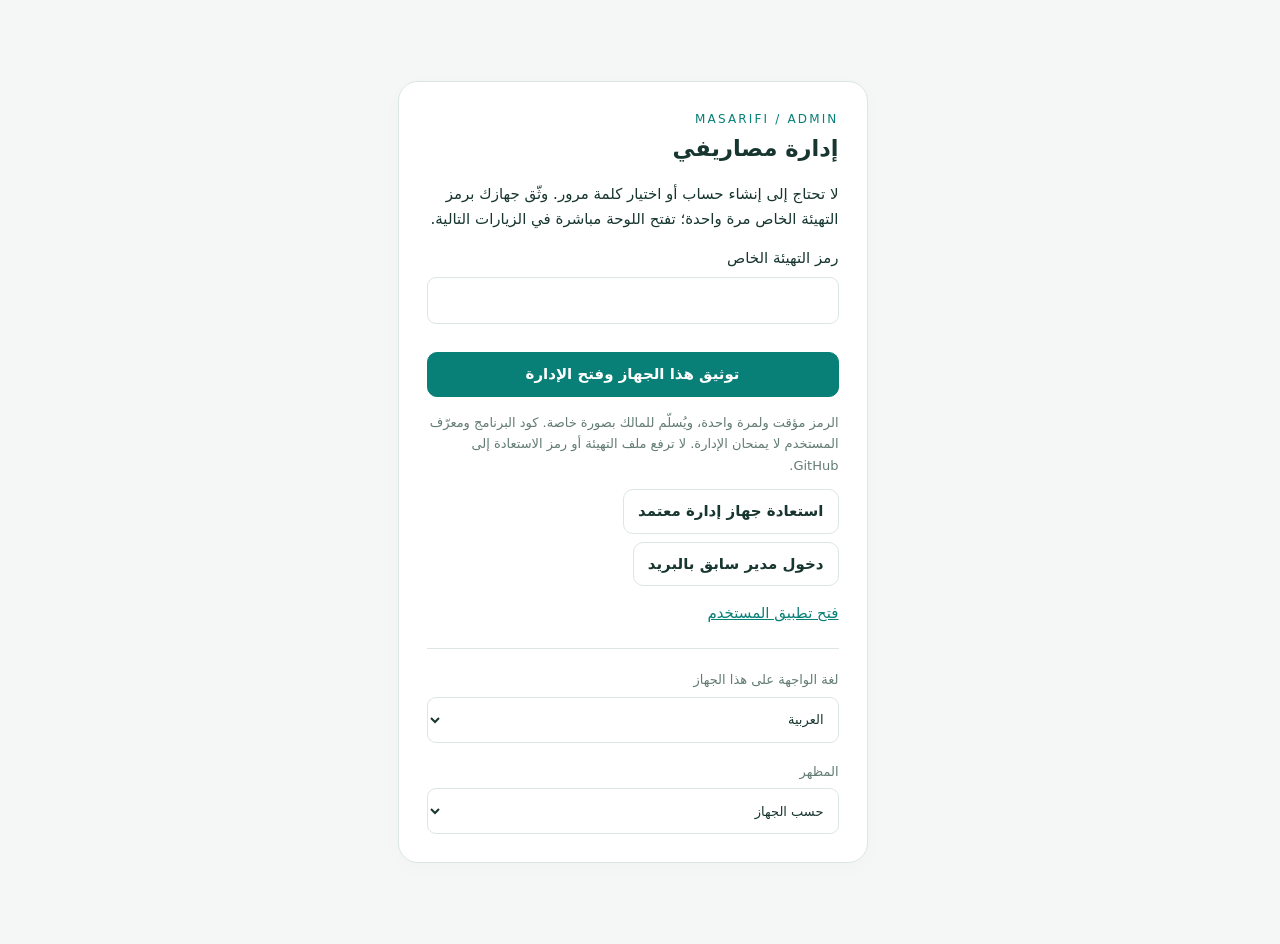
==== commit f65b36a3: "Add files via upload" ====
--- a/index.html
+++ b/index.html
@@ -100,8 +100,29 @@
 @media(max-width:420px){.settings-limits{grid-template-columns:minmax(0,1fr)}.settings-section-nav button{justify-content:flex-start}.settings-section-nav button svg{display:none}}
 @media(min-width:341px) and (max-width:650px){.secondary-cards .dashboard-metric:last-child:nth-child(odd){grid-column:1/-1;min-height:140px}.secondary-cards .dashboard-metric:last-child:nth-child(odd) .metric-label{min-height:0}}
 @media(max-width:340px){.primary-cards,.secondary-cards{grid-template-columns:minmax(0,1fr)}.dashboard-metric,.secondary-cards .dashboard-metric{min-height:0}.dashboard-metric .metric-label{min-height:0}.dashboard-metric strong{margin:10px 0 5px}}
-</style><link rel="stylesheet" href="./app-experience.css">
-</head><body data-app="admin" data-version="7.14.0"><div id="adminRoot"></div><dialog id="adminDialog"></dialog><script>var supabase=(function(e){function t(e,t){var n={};for(var r in e)Object.prototype.hasOwnProperty.call(e,r)&&t.indexOf(r)<0&&(n[r]=e[r]);if(e!=null&&typeof Object.getOwnPropertySymbols==`function`)for(var i=0,r=Object.getOwnPropertySymbols(e);i<r.length;i++)t.indexOf(r[i])<0&&Object.prototype.propertyIsEnumerable.call(e,r[i])&&(n[r[i]]=e[r[i]]);return n}function n(e,t,n,r){function i(e){return e instanceof n?e:new n(function(t){t(e)})}return new(n||=Promise)(function(n,a){function o(e){try{c(r.next(e))}catch(e){a(e)}}function s(e){try{c(r.throw(e))}catch(e){a(e)}}function c(e){e.done?n(e.value):i(e.value).then(o,s)}c((r=r.apply(e,t||[])).next())})}let r=e=>e?(...t)=>e(...t):(...e)=>fetch(...e);var i=class extends Error{constructor(e,t=`FunctionsError`,n){super(e),this.name=t,this.context=n}toJSON(){return{name:this.name,message:this.message,context:this.context}}},a=class extends i{constructor(e){super(`Failed to send a request to the Edge Function`,`FunctionsFetchError`,e)}},o=class extends i{constructor(e){super(`Relay Error invoking the Edge Function`,`FunctionsRelayError`,e)}},s=class extends i{constructor(e){super(`Edge Function returned a non-2xx status code`,`FunctionsHttpError`,e)}},c;(function(e){e.Any=`any`,e.ApNortheast1=`ap-northeast-1`,e.ApNortheast2=`ap-northeast-2`,e.ApSouth1=`ap-south-1`,e.ApSoutheast1=`ap-southeast-1`,e.ApSoutheast2=`ap-southeast-2`,e.CaCentral1=`ca-central-1`,e.EuCentral1=`eu-central-1`,e.EuWest1=`eu-west-1`,e.EuWest2=`eu-west-2`,e.EuWest3=`eu-west-3`,e.SaEast1=`sa-east-1`,e.UsEast1=`us-east-1`,e.UsWest1=`us-west-1`,e.UsWest2=`us-west-2`})(c||={});var l=class{constructor(e,{headers:t={},customFetch:n,region:i=c.Any}={}){this.url=e,this.headers=t,this.region=i,this.fetch=r(n)}setAuth(e){this.headers.Authorization=`Bearer ${e}`}invoke(e){return n(this,arguments,void 0,function*(e,t={}){var n;let r,i,c;try{let{headers:n,method:l,body:u,signal:d,timeout:f}=t,p={},{region:m}=t;m||=this.region;let h=new URL(`${this.url}/${e}`);m&&m!==`any`&&(p[`x-region`]=m,h.searchParams.set(`forceFunctionRegion`,m));let g,ee=!!n&&Object.keys(n).some(e=>e.toLowerCase()===`content-type`);u&&!ee?typeof Blob<`u`&&u instanceof Blob||u instanceof ArrayBuffer?(p[`Content-Type`]=`application/octet-stream`,g=u):typeof u==`string`?(p[`Content-Type`]=`text/plain`,g=u):typeof FormData<`u`&&u instanceof FormData?g=u:(p[`Content-Type`]=`application/json`,g=JSON.stringify(u)):g=u&&typeof u!=`string`&&!(typeof Blob<`u`&&u instanceof Blob)&&!(u instanceof ArrayBuffer)&&!(typeof FormData<`u`&&u instanceof FormData)?JSON.stringify(u):u;let te=d;f&&(i=new AbortController,r=setTimeout(()=>i.abort(),f),d?(te=i.signal,c=()=>i.abort(),d.addEventListener(`abort`,c)):te=i.signal);let _=yield this.fetch(h.toString(),{method:l||`POST`,headers:Object.assign(Object.assign(Object.assign({},p),this.headers),n),body:g,signal:te}).catch(e=>{throw new a(e)}),ne=_.headers.get(`x-relay-error`);if(ne&&ne===`true`)throw new o(_);if(!_.ok)throw new s(_);let re=(_.headers.get(`Content-Type`)??`text/plain`).split(`;`)[0].trim().toLowerCase(),ie;return ie=re===`application/json`?yield _.json():re===`application/octet-stream`||re===`application/pdf`?yield _.blob():re===`text/event-stream`?_:re===`multipart/form-data`?yield _.formData():yield _.text(),{data:ie,error:null,response:_}}catch(e){return{data:null,error:e,response:e instanceof s||e instanceof o?e.context:void 0}}finally{r&&clearTimeout(r),c&&((n=t.signal)==null||n.removeEventListener(`abort`,c))}})}},u=class extends Error{constructor(e){super(e.message),this.name=`PostgrestError`,this.details=e.details,this.hint=e.hint,this.code=e.code}toJSON(){return{name:this.name,message:this.message,details:this.details,hint:this.hint,code:this.code}}};let d=e=>Math.min(1e3*2**e,3e4),f=[520,503],p=[`GET`,`HEAD`,`OPTIONS`];function m(e){"@babel/helpers - typeof";return m=typeof Symbol==`function`&&typeof Symbol.iterator==`symbol`?function(e){return typeof e}:function(e){return e&&typeof Symbol==`function`&&e.constructor===Symbol&&e!==Symbol.prototype?`symbol`:typeof e},m(e)}function h(e,t){if(m(e)!=`object`||!e)return e;var n=e[Symbol.toPrimitive];if(n!==void 0){var r=n.call(e,t||`default`);if(m(r)!=`object`)return r;throw TypeError(`@@toPrimitive must return a primitive value.`)}return(t===`string`?String:Number)(e)}function g(e){var t=h(e,`string`);return m(t)==`symbol`?t:t+``}function ee(e,t,n){return(t=g(t))in e?Object.defineProperty(e,t,{value:n,enumerable:!0,configurable:!0,writable:!0}):e[t]=n,e}function te(e,t){var n=Object.keys(e);if(Object.getOwnPropertySymbols){var r=Object.getOwnPropertySymbols(e);t&&(r=r.filter(function(t){return Object.getOwnPropertyDescriptor(e,t).enumerable})),n.push.apply(n,r)}return n}function _(e){for(var t=1;t<arguments.length;t++){var n=arguments[t]==null?{}:arguments[t];t%2?te(Object(n),!0).forEach(function(t){ee(e,t,n[t])}):Object.getOwnPropertyDescriptors?Object.defineProperties(e,Object.getOwnPropertyDescriptors(n)):te(Object(n)).forEach(function(t){Object.defineProperty(e,t,Object.getOwnPropertyDescriptor(n,t))})}return e}function ne(e,t){return new Promise(n=>{if(t?.aborted){n();return}let r=setTimeout(()=>{t?.removeEventListener(`abort`,i),n()},e);function i(){clearTimeout(r),n()}t?.addEventListener(`abort`,i)})}function re(e,t,n,r){return!(!r||n>=3||!p.includes(e)||!f.includes(t))}async function ie(e,t,n,r){let i=0;for(;;){let a=_({},n.headers);i>0&&(a[`X-Retry-Count`]=String(i));let o;try{o=await e(t,{method:n.method,headers:a,body:n.body,signal:n.signal})}catch(e){if(e?.name===`AbortError`||e?.code===`ABORT_ERR`||!p.includes(n.method))throw e;if(r&&i<3){let e=d(i);i++,await ne(e,n.signal);continue}throw e}if(re(n.method,o.status,i,r)){let e=o.headers?.get(`Retry-After`)??null,t=e===null?d(i):Math.max(0,parseInt(e,10)||0)*1e3;await o.text(),i++,await ne(t,n.signal);continue}return o}}var ae=class{constructor(e){this.shouldThrowOnError=!1,this.retryEnabled=!0,this.method=e.method,this.url=e.url,this.headers=new Headers(e.headers),this.schema=e.schema,this.body=e.body,this.shouldThrowOnError=e.shouldThrowOnError??!1,this.signal=e.signal,this.isMaybeSingle=e.isMaybeSingle??!1,this.shouldStripNulls=e.shouldStripNulls??!1,this.urlLengthLimit=e.urlLengthLimit??8e3,this.retryEnabled=e.retry??!0,e.fetch?this.fetch=e.fetch:this.fetch=fetch}throwOnError(){return this.shouldThrowOnError=!0,this}stripNulls(){if(this.headers.get(`Accept`)===`text/csv`)throw Error(`stripNulls() cannot be used with csv()`);return this.shouldStripNulls=!0,this}setHeader(e,t){return this.headers=new Headers(this.headers),this.headers.set(e,t),this}retry(e){return this.retryEnabled=e,this}then(e,t){var n=this;if(this.schema===void 0||([`GET`,`HEAD`].includes(this.method)?this.headers.set(`Accept-Profile`,this.schema):this.headers.set(`Content-Profile`,this.schema)),this.method!==`GET`&&this.method!==`HEAD`&&this.headers.set(`Content-Type`,`application/json`),this.shouldStripNulls){let e=this.headers.get(`Accept`);e===`application/vnd.pgrst.object+json`?this.headers.set(`Accept`,`application/vnd.pgrst.object+json;nulls=stripped`):(!e||e===`application/json`)&&this.headers.set(`Accept`,`application/vnd.pgrst.array+json;nulls=stripped`)}let r=this.fetch,i=(async()=>{let e={};n.headers.forEach((t,n)=>{e[n]=t});let t=await ie(r,n.url.toString(),{method:n.method,headers:e,body:JSON.stringify(n.body,(e,t)=>typeof t==`bigint`?t.toString():t),signal:n.signal},n.retryEnabled);return await n.processResponse(t)})();return this.shouldThrowOnError||(i=i.catch(e=>{let t=``,n=``,r=``,i=e?.cause;if(i){let n=i?.message??``,r=i?.code??``;t=`${e?.name??`FetchError`}: ${e?.message}`,t+=`\n\nCaused by: ${i?.name??`Error`}: ${n}`,r&&(t+=` (${r})`),i?.stack&&(t+=`\n${i.stack}`)}else t=e?.stack??``;let a=this.url.toString().length;return e?.name===`AbortError`||e?.code===`ABORT_ERR`?(r=``,n=`Request was aborted (timeout or manual cancellation)`,a>this.urlLengthLimit&&(n+=`. Note: Your request URL is ${a} characters, which may exceed server limits. If selecting many fields, consider using views. If filtering with large arrays (e.g., .in('id', [many IDs])), consider using an RPC function to pass values server-side.`)):(i?.name===`HeadersOverflowError`||i?.code===`UND_ERR_HEADERS_OVERFLOW`)&&(r=``,n=`HTTP headers exceeded server limits (typically 16KB)`,a>this.urlLengthLimit&&(n+=`. Your request URL is ${a} characters. If selecting many fields, consider using views. If filtering with large arrays (e.g., .in('id', [200+ IDs])), consider using an RPC function instead.`)),{success:!1,error:{message:`${e?.name??`FetchError`}: ${e?.message}`,details:t,hint:n,code:r},data:null,count:null,status:0,statusText:``}})),i.then(e,t)}async processResponse(e){var t=this;let n=null,r=null,i=null,a=e.status,o=e.statusText;if(e.ok){if(t.method!==`HEAD`){let i=await e.text();if(i!==``)if(t.headers.get(`Accept`)===`text/csv`)r=i;else if(t.headers.get(`Accept`)&&t.headers.get(`Accept`)?.includes(`application/vnd.pgrst.plan+text`))r=i;else try{r=JSON.parse(i)}catch{if(n={message:i},r=null,t.shouldThrowOnError)throw new u({message:i,details:``,hint:``,code:``})}}let s=t.headers.get(`Prefer`)?.match(/count=(exact|planned|estimated)/),c=e.headers.get(`content-range`)?.split(`/`);if(s&&c&&c.length>1&&(i=parseInt(c[1])),t.isMaybeSingle&&Array.isArray(r))if(r.length>1){if(n={code:`PGRST116`,details:`Results contain ${r.length} rows, application/vnd.pgrst.object+json requires 1 row`,hint:null,message:`JSON object requested, multiple (or no) rows returned`},r=null,i=null,a=406,o=`Not Acceptable`,t.shouldThrowOnError)throw new u(_(_({},n),{},{hint:n.hint??``}))}else r=r.length===1?r[0]:null}else{let i=await e.text();try{n=JSON.parse(i),Array.isArray(n)&&e.status===404&&(r=[],n=null,a=200,o=`OK`)}catch{e.status===404&&i===``?(a=204,o=`No Content`):n={message:i}}if(n&&t.shouldThrowOnError)throw new u(n)}return{success:n===null,error:n,data:r,count:i,status:a,statusText:o}}returns(){return this}overrideTypes(){return this}},oe=class extends ae{throwOnError(){return super.throwOnError()}select(e){let t=!1,n=(e??`*`).split(``).map(e=>/\s/.test(e)&&!t?``:(e===`"`&&(t=!t),e)).join(``);return this.url.searchParams.set(`select`,n),this.headers.append(`Prefer`,`return=representation`),this}order(e,{ascending:t=!0,nullsFirst:n,foreignTable:r,referencedTable:i=r}={}){let a=i?`${i}.order`:`order`,o=this.url.searchParams.get(a);return this.url.searchParams.set(a,`${o?`${o},`:``}${e}.${t?`asc`:`desc`}${n===void 0?``:n?`.nullsfirst`:`.nullslast`}`),this}limit(e,{foreignTable:t,referencedTable:n=t}={}){let r=n===void 0?`limit`:`${n}.limit`;return this.url.searchParams.set(r,`${e}`),this}range(e,t,{foreignTable:n,referencedTable:r=n}={}){let i=r===void 0?`offset`:`${r}.offset`,a=r===void 0?`limit`:`${r}.limit`;return this.url.searchParams.set(i,`${e}`),this.url.searchParams.set(a,`${t-e+1}`),this}abortSignal(e){return this.signal=e,this}single(){return this.headers.set(`Accept`,`application/vnd.pgrst.object+json`),this}maybeSingle(){return this.isMaybeSingle=!0,this}csv(){return this.headers.set(`Accept`,`text/csv`),this}geojson(){return this.headers.set(`Accept`,`application/geo+json`),this}explain({analyze:e=!1,verbose:t=!1,settings:n=!1,buffers:r=!1,wal:i=!1,format:a=`text`}={}){let o=[e?`analyze`:null,t?`verbose`:null,n?`settings`:null,r?`buffers`:null,i?`wal`:null].filter(Boolean).join(`|`),s=this.headers.get(`Accept`)??`application/json`;return this.headers.set(`Accept`,`application/vnd.pgrst.plan+${a}; for="${s}"; options=${o};`),this}rollback(){return this.headers.append(`Prefer`,`tx=rollback`),this}returns(){return this}maxAffected(e){return this.headers.append(`Prefer`,`handling=strict`),this.headers.append(`Prefer`,`max-affected=${e}`),this}};let se=RegExp(`[,()]`);var ce=class extends oe{throwOnError(){return super.throwOnError()}eq(e,t){return this.url.searchParams.append(e,`eq.${t}`),this}neq(e,t){return this.url.searchParams.append(e,`neq.${t}`),this}gt(e,t){return this.url.searchParams.append(e,`gt.${t}`),this}gte(e,t){return this.url.searchParams.append(e,`gte.${t}`),this}lt(e,t){return this.url.searchParams.append(e,`lt.${t}`),this}lte(e,t){return this.url.searchParams.append(e,`lte.${t}`),this}like(e,t){return this.url.searchParams.append(e,`like.${t}`),this}likeAllOf(e,t){return this.url.searchParams.append(e,`like(all).{${t.join(`,`)}}`),this}likeAnyOf(e,t){return this.url.searchParams.append(e,`like(any).{${t.join(`,`)}}`),this}ilike(e,t){return this.url.searchParams.append(e,`ilike.${t}`),this}ilikeAllOf(e,t){return this.url.searchParams.append(e,`ilike(all).{${t.join(`,`)}}`),this}ilikeAnyOf(e,t){return this.url.searchParams.append(e,`ilike(any).{${t.join(`,`)}}`),this}regexMatch(e,t){return this.url.searchParams.append(e,`match.${t}`),this}regexIMatch(e,t){return this.url.searchParams.append(e,`imatch.${t}`),this}is(e,t){return this.url.searchParams.append(e,`is.${t}`),this}isDistinct(e,t){return this.url.searchParams.append(e,`isdistinct.${t}`),this}in(e,t){let n=Array.from(new Set(t)).map(e=>typeof e==`string`&&se.test(e)?`"${e}"`:`${e}`).join(`,`);return this.url.searchParams.append(e,`in.(${n})`),this}notIn(e,t){let n=Array.from(new Set(t)).map(e=>typeof e==`string`&&se.test(e)?`"${e}"`:`${e}`).join(`,`);return this.url.searchParams.append(e,`not.in.(${n})`),this}contains(e,t){return typeof t==`string`?this.url.searchParams.append(e,`cs.${t}`):Array.isArray(t)?this.url.searchParams.append(e,`cs.{${t.join(`,`)}}`):this.url.searchParams.append(e,`cs.${JSON.stringify(t)}`),this}containedBy(e,t){return typeof t==`string`?this.url.searchParams.append(e,`cd.${t}`):Array.isArray(t)?this.url.searchParams.append(e,`cd.{${t.join(`,`)}}`):this.url.searchParams.append(e,`cd.${JSON.stringify(t)}`),this}rangeGt(e,t){return this.url.searchParams.append(e,`sr.${t}`),this}rangeGte(e,t){return this.url.searchParams.append(e,`nxl.${t}`),this}rangeLt(e,t){return this.url.searchParams.append(e,`sl.${t}`),this}rangeLte(e,t){return this.url.searchParams.append(e,`nxr.${t}`),this}rangeAdjacent(e,t){return this.url.searchParams.append(e,`adj.${t}`),this}overlaps(e,t){return typeof t==`string`?this.url.searchParams.append(e,`ov.${t}`):this.url.searchParams.append(e,`ov.{${t.join(`,`)}}`),this}textSearch(e,t,{config:n,type:r}={}){let i=``;r===`plain`?i=`pl`:r===`phrase`?i=`ph`:r===`websearch`&&(i=`w`);let a=n===void 0?``:`(${n})`;return this.url.searchParams.append(e,`${i}fts${a}.${t}`),this}match(e){return Object.entries(e).filter(([e,t])=>t!==void 0).forEach(([e,t])=>{this.url.searchParams.append(e,`eq.${t}`)}),this}not(e,t,n){return this.url.searchParams.append(e,`not.${t}.${n}`),this}or(e,{foreignTable:t,referencedTable:n=t}={}){let r=n?`${n}.or`:`or`;return this.url.searchParams.append(r,`(${e})`),this}filter(e,t,n){return this.url.searchParams.append(e,`${t}.${n}`),this}},le=class{constructor(e,{headers:t={},schema:n,fetch:r,urlLengthLimit:i=8e3,retry:a}){this.url=e,this.headers=new Headers(t),this.schema=n,this.fetch=r,this.urlLengthLimit=i,this.retry=a}cloneRequestState(){return{url:new URL(this.url.toString()),headers:new Headers(this.headers)}}select(e,t){let{head:n=!1,count:r}=t??{},i=n?`HEAD`:`GET`,a=!1,o=(e??`*`).split(``).map(e=>/\s/.test(e)&&!a?``:(e===`"`&&(a=!a),e)).join(``),{url:s,headers:c}=this.cloneRequestState();return s.searchParams.set(`select`,o),r&&c.append(`Prefer`,`count=${r}`),new ce({method:i,url:s,headers:c,schema:this.schema,fetch:this.fetch,urlLengthLimit:this.urlLengthLimit,retry:this.retry})}insert(e,{count:t,defaultToNull:n=!0}={}){let{url:r,headers:i}=this.cloneRequestState();if(t&&i.append(`Prefer`,`count=${t}`),n||i.append(`Prefer`,`missing=default`),Array.isArray(e)){let t=e.reduce((e,t)=>e.concat(Object.keys(t)),[]);if(t.length>0){let e=[...new Set(t)].map(e=>`"${e}"`);r.searchParams.set(`columns`,e.join(`,`))}}return new ce({method:`POST`,url:r,headers:i,schema:this.schema,body:e,fetch:this.fetch??fetch,urlLengthLimit:this.urlLengthLimit,retry:this.retry})}upsert(e,{onConflict:t,ignoreDuplicates:n=!1,count:r,defaultToNull:i=!0}={}){let{url:a,headers:o}=this.cloneRequestState();if(o.append(`Prefer`,`resolution=${n?`ignore`:`merge`}-duplicates`),t!==void 0&&a.searchParams.set(`on_conflict`,t),r&&o.append(`Prefer`,`count=${r}`),i||o.append(`Prefer`,`missing=default`),Array.isArray(e)){let t=e.reduce((e,t)=>e.concat(Object.keys(t)),[]);if(t.length>0){let e=[...new Set(t)].map(e=>`"${e}"`);a.searchParams.set(`columns`,e.join(`,`))}}return new ce({method:`POST`,url:a,headers:o,schema:this.schema,body:e,fetch:this.fetch??fetch,urlLengthLimit:this.urlLengthLimit,retry:this.retry})}update(e,{count:t}={}){let{url:n,headers:r}=this.cloneRequestState();return t&&r.append(`Prefer`,`count=${t}`),new ce({method:`PATCH`,url:n,headers:r,schema:this.schema,body:e,fetch:this.fetch??fetch,urlLengthLimit:this.urlLengthLimit,retry:this.retry})}delete({count:e}={}){let{url:t,headers:n}=this.cloneRequestState();return e&&n.append(`Prefer`,`count=${e}`),new ce({method:`DELETE`,url:t,headers:n,schema:this.schema,fetch:this.fetch??fetch,urlLengthLimit:this.urlLengthLimit,retry:this.retry})}};function ue(e,t){try{let t=JSON.parse(e);if(t&&typeof t==`object`&&!Array.isArray(t))return new u({message:String(t.message??e),details:t.details??``,hint:t.hint??``,code:t.code??``})}catch{}return new u({message:e||t,details:``,hint:``,code:``})}function de(e,t,n){let r=e;return{success:!1,error:new u({message:`${r?.name??`FetchError`}: ${r?.message}`,details:``,hint:``,code:``}),data:null,count:null,status:t,statusText:n}}var fe=class e{constructor(e,{headers:t={},schema:n,fetch:r,timeout:i,urlLengthLimit:a=8e3,retry:o}={}){this.url=e,this.headers=new Headers(t),this.schemaName=n,this.urlLengthLimit=a;let s=r??globalThis.fetch;i!==void 0&&i>0?this.fetch=(e,t)=>{let n=new AbortController,r=setTimeout(()=>n.abort(),i),a=t?.signal;if(a){if(a.aborted)return clearTimeout(r),s(e,t);let i=()=>{clearTimeout(r),n.abort()};return a.addEventListener(`abort`,i,{once:!0}),s(e,_(_({},t),{},{signal:n.signal})).finally(()=>{clearTimeout(r),a.removeEventListener(`abort`,i)})}return s(e,_(_({},t),{},{signal:n.signal})).finally(()=>clearTimeout(r))}:this.fetch=s,this.retry=o}from(e){if(!e||typeof e!=`string`||e.trim()===``)throw Error(`Invalid relation name: relation must be a non-empty string.`);return new le(new URL(`${this.url}/${e}`),{headers:new Headers(this.headers),schema:this.schemaName,fetch:this.fetch,urlLengthLimit:this.urlLengthLimit,retry:this.retry})}schema(t){return new e(this.url,{headers:this.headers,schema:t,fetch:this.fetch,urlLengthLimit:this.urlLengthLimit,retry:this.retry})}async getOpenApiSpec(){var e=this;let t=new Headers(e.headers);t.set(`Accept`,`application/openapi+json`),e.schemaName&&t.set(`Accept-Profile`,e.schemaName);let n={};t.forEach((e,t)=>{n[t]=e});let r=e.fetch??globalThis.fetch,i;try{i=await ie(r,`${e.url}/`,{method:`GET`,headers:n},e.retry??!0)}catch(e){return de(e,0,``)}let a;try{a=await i.text()}catch(e){return de(e,i.status,i.statusText)}if(i.ok)try{return{success:!0,error:null,data:JSON.parse(a),count:null,status:i.status,statusText:i.statusText}}catch{}return{success:!1,error:ue(a,i.statusText),data:null,count:null,status:i.status,statusText:i.statusText}}rpc(e,t={},{head:n=!1,get:r=!1,count:i}={}){let a,o=new URL(`${this.url}/rpc/${e}`),s,c=e=>typeof e==`object`&&!!e&&(!Array.isArray(e)||e.some(c)),l=n&&Object.values(t).some(c);l?(a=`POST`,s=t):n||r?(a=n?`HEAD`:`GET`,Object.entries(t).filter(([e,t])=>t!==void 0).map(([e,t])=>[e,Array.isArray(t)?`{${t.join(`,`)}}`:`${t}`]).forEach(([e,t])=>{o.searchParams.append(e,t)})):(a=`POST`,s=t);let u=new Headers(this.headers);return l?u.set(`Prefer`,i?`count=${i},return=minimal`:`return=minimal`):i&&u.set(`Prefer`,`count=${i}`),new ce({method:a,url:o,headers:u,schema:this.schemaName,body:s,fetch:this.fetch??fetch,urlLengthLimit:this.urlLengthLimit,retry:this.retry})}},pe=class{constructor(){}static detectEnvironment(){if(typeof WebSocket<`u`)return{type:`native`,wsConstructor:WebSocket};let e=globalThis;if(typeof globalThis<`u`&&e.WebSocket!==void 0)return{type:`native`,wsConstructor:e.WebSocket};let t=typeof global<`u`?global:void 0;if(t&&t.WebSocket!==void 0)return{type:`native`,wsConstructor:t.WebSocket};if(typeof globalThis<`u`&&e.WebSocketPair!==void 0&&globalThis.WebSocket===void 0)return{type:`cloudflare`,error:`Cloudflare Workers detected. WebSocket clients are not supported in Cloudflare Workers.`,workaround:`Use Cloudflare Workers WebSocket API for server-side WebSocket handling, or deploy to a different runtime.`};if(typeof globalThis<`u`&&e.EdgeRuntime||typeof navigator<`u`&&navigator.userAgent?.includes(`Vercel-Edge`))return{type:`unsupported`,error:`Edge runtime detected (Vercel Edge/Netlify Edge). WebSockets are not supported in edge functions.`,workaround:`Use serverless functions or a different deployment target for WebSocket functionality.`};let n=globalThis.process;if(n){let e=n.versions;if(e&&e.node)return{type:`unsupported`,error:`Node.js detected but native WebSocket not found.`,workaround:`Ensure you are running Node.js 22+ or provide a WebSocket implementation via the transport option.`}}return{type:`unsupported`,error:`Unknown JavaScript runtime without WebSocket support.`,workaround:`Ensure you're running in a supported environment (browser, Node.js, Deno) or provide a custom WebSocket implementation.`}}static getWebSocketConstructor(){let e=this.detectEnvironment();if(e.wsConstructor)return e.wsConstructor;let t=e.error||`WebSocket not supported in this environment.`;throw e.workaround&&(t+=`\n\nSuggested solution: ${e.workaround}`),Error(t)}static isWebSocketSupported(){try{return this.detectEnvironment().type===`native`}catch{return!1}}};let v={closed:`closed`,errored:`errored`,joined:`joined`,joining:`joining`,leaving:`leaving`},me={close:`phx_close`,error:`phx_error`,join:`phx_join`,reply:`phx_reply`,leave:`phx_leave`,access_token:`access_token`},he={connecting:`connecting`,open:`open`,closing:`closing`,closed:`closed`};var ge=class{constructor(e){this.HEADER_LENGTH=1,this.USER_BROADCAST_PUSH_META_LENGTH=6,this.KINDS={userBroadcastPush:3,userBroadcast:4},this.BINARY_ENCODING=0,this.JSON_ENCODING=1,this.BROADCAST_EVENT=`broadcast`,this.allowedMetadataKeys=[],this.allowedMetadataKeys=e??[]}encode(e,t){if(e.event===this.BROADCAST_EVENT&&!(e.payload instanceof ArrayBuffer)&&typeof e.payload.event==`string`)return t(this._binaryEncodeUserBroadcastPush(e));let n=[e.join_ref,e.ref,e.topic,e.event,e.payload];return t(JSON.stringify(n))}_binaryEncodeUserBroadcastPush(e){return this._isArrayBuffer(e.payload?.payload)?this._encodeBinaryUserBroadcastPush(e):this._encodeJsonUserBroadcastPush(e)}_encodeBinaryUserBroadcastPush(e){let t=e.payload?.payload??new ArrayBuffer(0);return this._encodeUserBroadcastPush(e,this.BINARY_ENCODING,t)}_encodeJsonUserBroadcastPush(e){let t=e.payload?.payload??{},n=new TextEncoder().encode(JSON.stringify(t)).buffer;return this._encodeUserBroadcastPush(e,this.JSON_ENCODING,n)}_encodeUserBroadcastPush(e,t,n){let r=new TextEncoder,i=r.encode(e.topic),a=r.encode(e.ref??``),o=r.encode(e.join_ref??``),s=r.encode(e.payload.event),c=this.allowedMetadataKeys?this._pick(e.payload,this.allowedMetadataKeys):{},l=r.encode(Object.keys(c).length===0?``:JSON.stringify(c));if(o.length>255)throw Error(`joinRef length ${o.length} exceeds maximum of 255`);if(a.length>255)throw Error(`ref length ${a.length} exceeds maximum of 255`);if(i.length>255)throw Error(`topic length ${i.length} exceeds maximum of 255`);if(s.length>255)throw Error(`userEvent length ${s.length} exceeds maximum of 255`);if(l.length>255)throw Error(`metadata length ${l.length} exceeds maximum of 255`);let u=this.USER_BROADCAST_PUSH_META_LENGTH+o.length+a.length+i.length+s.length+l.length,d=new ArrayBuffer(this.HEADER_LENGTH+u),f=new DataView(d),p=new Uint8Array(d),m=0;f.setUint8(m++,this.KINDS.userBroadcastPush),f.setUint8(m++,o.length),f.setUint8(m++,a.length),f.setUint8(m++,i.length),f.setUint8(m++,s.length),f.setUint8(m++,l.length),f.setUint8(m++,t),p.set(o,m),m+=o.length,p.set(a,m),m+=a.length,p.set(i,m),m+=i.length,p.set(s,m),m+=s.length,p.set(l,m),m+=l.length;var h=new Uint8Array(d.byteLength+n.byteLength);return h.set(new Uint8Array(d),0),h.set(new Uint8Array(n),d.byteLength),h.buffer}decode(e,t){if(this._isArrayBuffer(e))return t(this._binaryDecode(e));if(typeof e==`string`){let[n,r,i,a,o]=JSON.parse(e);return t({join_ref:n,ref:r,topic:i,event:a,payload:o})}return t({})}_binaryDecode(e){let t=new DataView(e),n=t.getUint8(0),r=new TextDecoder;switch(n){case this.KINDS.userBroadcast:return this._decodeUserBroadcast(e,t,r)}}_decodeUserBroadcast(e,t,n){let r=t.getUint8(1),i=t.getUint8(2),a=t.getUint8(3),o=t.getUint8(4),s=this.HEADER_LENGTH+4,c=n.decode(e.slice(s,s+r));s+=r;let l=n.decode(e.slice(s,s+i));s+=i;let u=n.decode(e.slice(s,s+a));s+=a;let d=e.slice(s,e.byteLength),f=o===this.JSON_ENCODING?JSON.parse(n.decode(d)):d,p={type:this.BROADCAST_EVENT,event:l,payload:f};return a>0&&(p.meta=JSON.parse(u)),{join_ref:null,ref:null,topic:c,event:this.BROADCAST_EVENT,payload:p}}_isArrayBuffer(e){return e instanceof ArrayBuffer||e?.constructor?.name===`ArrayBuffer`}_pick(e,t){return!e||typeof e!=`object`?{}:Object.fromEntries(Object.entries(e).filter(([e])=>t.includes(e)))}},y;(function(e){e.abstime=`abstime`,e.bool=`bool`,e.date=`date`,e.daterange=`daterange`,e.float4=`float4`,e.float8=`float8`,e.int2=`int2`,e.int4=`int4`,e.int4range=`int4range`,e.int8=`int8`,e.int8range=`int8range`,e.json=`json`,e.jsonb=`jsonb`,e.money=`money`,e.numeric=`numeric`,e.oid=`oid`,e.reltime=`reltime`,e.text=`text`,e.time=`time`,e.timestamp=`timestamp`,e.timestamptz=`timestamptz`,e.timetz=`timetz`,e.tsrange=`tsrange`,e.tstzrange=`tstzrange`})(y||={});let _e=(e,t,n={})=>{let r=n.skipTypes??[];return t?Object.keys(t).reduce((n,i)=>(n[i]=ve(i,e,t,r),n),{}):{}},ve=(e,t,n,r)=>{let i=t.find(t=>t.name===e)?.type,a=n[e];return i&&!r.includes(i)?ye(i,a):be(a)},ye=(e,t)=>{if(e.charAt(0)===`_`)return we(t,e.slice(1,e.length));switch(e){case y.bool:return xe(t);case y.float4:case y.float8:case y.int2:case y.int4:case y.int8:case y.numeric:case y.oid:return Se(t);case y.json:case y.jsonb:return Ce(t);case y.timestamp:return Te(t);case y.abstime:case y.date:case y.daterange:case y.int4range:case y.int8range:case y.money:case y.reltime:case y.text:case y.time:case y.timestamptz:case y.timetz:case y.tsrange:case y.tstzrange:return be(t);default:return be(t)}},be=e=>e,xe=e=>{switch(e){case`t`:return!0;case`f`:return!1;default:return e}},Se=e=>{if(typeof e==`string`){let t=parseFloat(e);if(!Number.isNaN(t))return t}return e},Ce=e=>{if(typeof e==`string`)try{return JSON.parse(e)}catch{return e}return e},we=(e,t)=>{if(typeof e!=`string`)return e;let n=e.length-1,r=e[n];if(e[0]===`{`&&r===`}`){let r,i=e.slice(1,n);try{r=JSON.parse(`[`+i+`]`)}catch{r=i?i.split(`,`):[]}return r.map(e=>ye(t,e))}return e},Te=e=>typeof e==`string`?e.replace(` `,`T`):e,Ee=e=>{let t=new URL(e);return t.protocol=t.protocol.replace(/^ws/i,`http`),t.pathname=t.pathname.replace(/\/+$/,``).replace(/\/socket\/websocket$/i,``).replace(/\/socket$/i,``).replace(/\/websocket$/i,``),t.pathname===``||t.pathname===`/`?t.pathname=`/api/broadcast`:t.pathname+=`/api/broadcast`,t.href};var b=e=>typeof e==`function`?e:function(){return e},De=typeof self<`u`?self:null,Oe=typeof window<`u`?window:null,x=De||Oe||globalThis,ke=`2.0.0`,Ae=1e4,je=1e3,Me=100,S={connecting:0,open:1,closing:2,closed:3},C={closed:`closed`,errored:`errored`,joined:`joined`,joining:`joining`,leaving:`leaving`},w={close:`phx_close`,error:`phx_error`,join:`phx_join`,reply:`phx_reply`,leave:`phx_leave`},Ne={longpoll:`longpoll`,websocket:`websocket`},Pe={complete:4},Fe=`base64url.bearer.phx.`,Ie=class{constructor(e,t,n,r){this.channel=e,this.event=t,this.payload=n||function(){return{}},this.receivedResp=null,this.timeout=r,this.timeoutTimer=null,this.recHooks=[],this.sent=!1,this.ref=void 0}resend(e){this.timeout=e,this.reset(),this.send()}send(){this.hasReceived(`timeout`)||(this.startTimeout(),this.sent=!0,this.channel.socket.push({topic:this.channel.topic,event:this.event,payload:this.payload(),ref:this.ref,join_ref:this.channel.joinRef()}))}receive(e,t){return this.hasReceived(e)&&t(this.receivedResp.response),this.recHooks.push({status:e,callback:t}),this}reset(){this.cancelRefEvent(),this.ref=null,this.refEvent=null,this.receivedResp=null,this.sent=!1}destroy(){this.cancelRefEvent(),this.cancelTimeout()}matchReceive({status:e,response:t,_ref:n}){this.recHooks.filter(t=>t.status===e).forEach(e=>e.callback(t))}cancelRefEvent(){this.refEvent&&this.channel.off(this.refEvent)}cancelTimeout(){clearTimeout(this.timeoutTimer),this.timeoutTimer=null}startTimeout(){this.timeoutTimer&&this.cancelTimeout(),this.ref=this.channel.socket.makeRef(),this.refEvent=this.channel.replyEventName(this.ref),this.channel.on(this.refEvent,e=>{this.cancelRefEvent(),this.cancelTimeout(),this.receivedResp=e,this.matchReceive(e)}),this.timeoutTimer=setTimeout(()=>{this.trigger(`timeout`,{})},this.timeout)}hasReceived(e){return this.receivedResp&&this.receivedResp.status===e}trigger(e,t){this.channel.trigger(this.refEvent,{status:e,response:t})}},Le=class{constructor(e,t){this.callback=e,this.timerCalc=t,this.timer=void 0,this.tries=0}reset(){this.tries=0,clearTimeout(this.timer)}scheduleTimeout(){clearTimeout(this.timer),this.timer=setTimeout(()=>{this.tries+=1,this.callback()},this.timerCalc(this.tries+1))}},Re=class{constructor(e,t,n){this.state=C.closed,this.topic=e,this.params=b(t||{}),this.socket=n,this.bindings=[],this.bindingRef=0,this.timeout=this.socket.timeout,this.joinedOnce=!1,this.joinPush=new Ie(this,w.join,this.params,this.timeout),this.pushBuffer=[],this.stateChangeRefs=[],this.rejoinTimer=new Le(()=>{this.socket.isConnected()&&this.rejoin()},this.socket.rejoinAfterMs),this.stateChangeRefs.push(this.socket.onError(()=>this.rejoinTimer.reset())),this.stateChangeRefs.push(this.socket.onOpen(()=>{this.rejoinTimer.reset(),this.isErrored()&&this.rejoin()})),this.joinPush.receive(`ok`,()=>{this.state=C.joined,this.rejoinTimer.reset(),this.pushBuffer.forEach(e=>e.send()),this.pushBuffer=[]}),this.joinPush.receive(`error`,e=>{this.state=C.errored,this.socket.hasLogger()&&this.socket.log(`channel`,`error ${this.topic}`,e),this.socket.isConnected()&&this.rejoinTimer.scheduleTimeout()}),this.onClose(()=>{this.rejoinTimer.reset(),this.socket.hasLogger()&&this.socket.log(`channel`,`close ${this.topic}`),this.state=C.closed,this.socket.remove(this)}),this.onError(e=>{this.socket.hasLogger()&&this.socket.log(`channel`,`error ${this.topic}`,e),this.isJoining()&&this.joinPush.reset(),this.state=C.errored,this.socket.isConnected()&&this.rejoinTimer.scheduleTimeout()}),this.joinPush.receive(`timeout`,()=>{this.socket.hasLogger()&&this.socket.log(`channel`,`timeout ${this.topic}`,this.joinPush.timeout),new Ie(this,w.leave,b({}),this.timeout).send(),this.state=C.errored,this.joinPush.reset(),this.socket.isConnected()&&this.rejoinTimer.scheduleTimeout()}),this.on(w.reply,(e,t)=>{this.trigger(this.replyEventName(t),e)})}join(e=this.timeout){if(this.joinedOnce)throw Error(`tried to join multiple times. 'join' can only be called a single time per channel instance`);return this.timeout=e,this.joinedOnce=!0,this.rejoin(),this.joinPush}teardown(){this.pushBuffer.forEach(e=>e.destroy()),this.pushBuffer=[],this.rejoinTimer.reset(),this.joinPush.destroy(),this.state=C.closed,this.bindings=[]}onClose(e){this.on(w.close,e)}onError(e){return this.on(w.error,t=>e(t))}on(e,t){let n=this.bindingRef++;return this.bindings.push({event:e,ref:n,callback:t}),n}off(e,t){this.bindings=this.bindings.filter(n=>!(n.event===e&&(t===void 0||t===n.ref)))}canPush(){return this.socket.isConnected()&&this.isJoined()}push(e,t,n=this.timeout){if(t||={},!this.joinedOnce)throw Error(`tried to push '${e}' to '${this.topic}' before joining. Use channel.join() before pushing events`);let r=new Ie(this,e,function(){return t},n);return this.canPush()?r.send():(r.startTimeout(),this.pushBuffer.push(r)),r}leave(e=this.timeout){this.rejoinTimer.reset(),this.joinPush.cancelTimeout(),this.state=C.leaving;let t=()=>{this.socket.hasLogger()&&this.socket.log(`channel`,`leave ${this.topic}`),this.trigger(w.close,`leave`)},n=new Ie(this,w.leave,b({}),e);return n.receive(`ok`,()=>t()).receive(`timeout`,()=>t()),n.send(),this.canPush()||n.trigger(`ok`,{}),n}onMessage(e,t,n){return t}filterBindings(e,t,n){return!0}isMember(e,t,n,r){return this.topic===e?r&&r!==this.joinRef()?(this.socket.hasLogger()&&this.socket.log(`channel`,`dropping outdated message`,{topic:e,event:t,payload:n,joinRef:r}),!1):!0:!1}joinRef(){return this.joinPush.ref}rejoin(e=this.timeout){this.isLeaving()||(this.socket.leaveOpenTopic(this.topic),this.state=C.joining,this.joinPush.resend(e))}trigger(e,t,n,r){let i=this.onMessage(e,t,n,r);if(t&&!i)throw Error(`channel onMessage callbacks must return the payload, modified or unmodified`);let a=this.bindings.filter(r=>r.event===e&&this.filterBindings(r,t,n));for(let e=0;e<a.length;e++)a[e].callback(i,n,r||this.joinRef())}replyEventName(e){return`chan_reply_${e}`}isClosed(){return this.state===C.closed}isErrored(){return this.state===C.errored}isJoined(){return this.state===C.joined}isJoining(){return this.state===C.joining}isLeaving(){return this.state===C.leaving}},ze=class{static request(e,t,n,r,i,a,o){if(x.XDomainRequest){let n=new x.XDomainRequest;return this.xdomainRequest(n,e,t,r,i,a,o)}else if(x.XMLHttpRequest){let s=new x.XMLHttpRequest;return this.xhrRequest(s,e,t,n,r,i,a,o)}else if(x.fetch&&x.AbortController)return this.fetchRequest(e,t,n,r,i,a,o);else throw Error(`No suitable XMLHttpRequest implementation found`)}static fetchRequest(e,t,n,r,i,a,o){let s={method:e,headers:n,body:r},c=null;return i&&(c=new AbortController,setTimeout(()=>c.abort(),i),s.signal=c.signal),x.fetch(t,s).then(e=>e.text()).then(e=>this.parseJSON(e)).then(e=>o&&o(e)).catch(e=>{e.name===`AbortError`&&a?a():o&&o(null)}),c}static xdomainRequest(e,t,n,r,i,a,o){return e.timeout=i,e.open(t,n),e.onload=()=>{let t=this.parseJSON(e.responseText);o&&o(t)},a&&(e.ontimeout=a),e.onprogress=()=>{},e.send(r),e}static xhrRequest(e,t,n,r,i,a,o,s){e.open(t,n,!0),e.timeout=a;for(let[t,n]of Object.entries(r))e.setRequestHeader(t,n);return e.onerror=()=>s&&s(null),e.onreadystatechange=()=>{e.readyState===Pe.complete&&s&&s(this.parseJSON(e.responseText))},o&&(e.ontimeout=o),e.send(i),e}static parseJSON(e){if(!e||e===``)return null;try{return JSON.parse(e)}catch{return console&&console.log(`failed to parse JSON response`,e),null}}static serialize(e,t){let n=[];for(var r in e){if(!Object.prototype.hasOwnProperty.call(e,r))continue;let i=t?`${t}[${r}]`:r,a=e[r];typeof a==`object`?n.push(this.serialize(a,i)):n.push(encodeURIComponent(i)+`=`+encodeURIComponent(a))}return n.join(`&`)}static appendParams(e,t){return Object.keys(t).length===0?e:`${e}${e.match(/\?/)?`&`:`?`}${this.serialize(t)}`}},Be=e=>{let t=``,n=new Uint8Array(e),r=n.byteLength;for(let e=0;e<r;e++)t+=String.fromCharCode(n[e]);return btoa(t)},Ve=class{constructor(e,t){t&&t.length===2&&t[1].startsWith(Fe)&&(this.authToken=atob(t[1].slice(Fe.length))),this.endPoint=null,this.token=null,this.skipHeartbeat=!0,this.reqs=new Set,this.awaitingBatchAck=!1,this.currentBatch=null,this.currentBatchTimer=null,this.batchBuffer=[],this.onopen=function(){},this.onerror=function(){},this.onmessage=function(){},this.onclose=function(){},this.pollEndpoint=this.normalizeEndpoint(e),this.readyState=S.connecting,setTimeout(()=>this.poll(),0)}normalizeEndpoint(e){return e.replace(`ws://`,`http://`).replace(`wss://`,`https://`).replace(RegExp(`(.*)/`+Ne.websocket),`$1/`+Ne.longpoll)}endpointURL(){return ze.appendParams(this.pollEndpoint,{token:this.token})}closeAndRetry(e,t,n){this.close(e,t,n),this.readyState=S.connecting}ontimeout(){this.onerror(`timeout`),this.closeAndRetry(1005,`timeout`,!1)}isActive(){return this.readyState===S.open||this.readyState===S.connecting}poll(){let e={Accept:`application/json`};this.authToken&&(e[`X-Phoenix-AuthToken`]=this.authToken),this.ajax(`GET`,e,null,()=>this.ontimeout(),e=>{if(e){var{status:t,token:n,messages:r}=e;if(t===410&&this.token!==null){this.onerror(410),this.closeAndRetry(3410,`session_gone`,!1);return}this.token=n}else t=0;switch(t){case 200:r.forEach(e=>{setTimeout(()=>this.onmessage({data:e}),0)}),this.poll();break;case 204:this.poll();break;case 410:this.readyState=S.open,this.onopen({}),this.poll();break;case 403:this.onerror(403),this.close(1008,`forbidden`,!1);break;case 0:case 500:this.onerror(500),this.closeAndRetry(1011,`internal server error`,500);break;default:throw Error(`unhandled poll status ${t}`)}})}send(e){typeof e!=`string`&&(e=Be(e)),this.currentBatch?this.currentBatch.push(e):this.awaitingBatchAck?this.batchBuffer.push(e):(this.currentBatch=[e],this.currentBatchTimer=setTimeout(()=>{this.batchSend(this.currentBatch),this.currentBatch=null},0))}batchSend(e,t=0){this.awaitingBatchAck=!0;let n=t+Me,r=e.slice(t,n);this.ajax(`POST`,{"Content-Type":`application/x-ndjson`},r.join(`
+
+.admin-page-heading{display:flex;align-items:center;gap:14px;min-width:0}.admin-page-heading>div{min-width:0}.toolbar .admin-back-button{min-height:42px;max-width:190px;gap:8px;border-radius:12px;border-color:var(--line);color:var(--green);font-weight:650;background:var(--admin-soft)}.admin-back-button svg{flex:none;transform:rotate(180deg)}html[dir=rtl] .admin-back-button svg{transform:none}.admin-back-button span{overflow:hidden;text-overflow:ellipsis;white-space:nowrap}.admin-back-button:focus-visible{outline:3px solid var(--admin-accent);outline-offset:3px}.admin-login-back{margin-bottom:18px}@media(max-width:650px){.admin-page-heading{align-items:flex-start;flex-direction:column;gap:10px}.toolbar .admin-back-button{max-width:200px;padding:8px 12px;min-height:40px}}
+
+/* Compact More sheet, accessible appearance action, and server workspace. */
+.admin-more-heading{display:none}.admin-nav-content{display:contents}.danger-panel{border-color:#d58890}.danger-button{color:#b22740;border-color:#d58890}:root[data-theme=dark] .danger-button{color:#ffacb9}.delete-identity{padding:14px;border:1px solid var(--line);border-radius:12px;background:var(--admin-raised);overflow-wrap:anywhere}.delete-identity strong,.delete-identity bdi{display:block}.delete-counts{display:grid;grid-template-columns:repeat(2,minmax(0,1fr));gap:8px;margin:16px 0}.delete-counts>div{padding:12px;background:var(--admin-raised);border-radius:12px}.delete-counts dt{color:var(--muted);font-size:12px}.delete-counts dd{margin:4px 0 0;font-weight:750}.delete-progress{padding:14px;border:1px solid var(--line);border-radius:12px;overflow-wrap:anywhere}.health-workspace{max-width:1180px;margin-inline:auto}.health-hero{display:flex;align-items:flex-start;justify-content:space-between;gap:18px;padding:24px;background:var(--admin-soft);border:1px solid var(--line);border-radius:22px;margin-bottom:18px}.health-hero h3{font-size:24px;margin:3px 0}.health-hero p{margin:5px 0;color:var(--muted)}.health-status{display:flex;align-items:center;gap:8px;font-weight:700;flex:none}.health-status::before{content:'';width:9px;height:9px;flex:none;border-radius:50%;background:var(--green)}.health-status[data-state=unknown]::before{background:var(--muted)}.health-status[data-state=warning]::before{background:#d58b42}.health-grid{display:grid;grid-template-columns:repeat(2,minmax(0,1fr));gap:18px;margin-bottom:18px}.health-grid>.panel{min-width:0;margin:0}.health-grid h3{margin:0 0 14px;display:flex;align-items:center;gap:10px;font-size:17px}.health-grid h3 svg{width:22px;height:22px;flex:none;color:var(--green)}.health-readings{display:grid;grid-template-columns:repeat(2,minmax(0,1fr));gap:16px}.health-reading{min-width:0}.health-reading dt{color:var(--muted);font-size:12px}.health-reading dd{margin:4px 0;font-size:24px;font-weight:750;overflow-wrap:anywhere}.health-reading small{color:var(--muted);font-size:11px}.health-actions{display:flex;align-items:center;gap:10px;flex-wrap:wrap}.health-result{margin-block:14px 0;white-space:pre-wrap;overflow-wrap:anywhere}.health-hero .hint{font-size:12px}.health-limitations{margin:12px 0;color:var(--muted);font-size:12px}.health-limitations summary{cursor:pointer}.health-updated{font-size:12px;color:var(--muted)}
+@media(max-width:1100px){
+ .layout #adminNav{inset-block-start:auto;inset-block-end:calc(88px + env(safe-area-inset-bottom));inset-inline:12px;width:min(760px,calc(100% - 24px));height:auto;max-height:min(640px,calc(100dvh - 128px - env(safe-area-inset-bottom)));margin-inline:auto;padding:0;border:1px solid var(--line);border-radius:26px;box-shadow:0 18px 65px #00191840;overflow:hidden;gap:0}
+ .layout #adminNav.open{display:flex}.admin-more-heading{display:flex;align-items:center;justify-content:space-between;gap:14px;padding:18px 20px;border-bottom:1px solid var(--line);flex:none}.admin-more-heading strong{font-size:18px;display:block}.admin-more-heading p{font-size:11px;color:var(--muted);margin:3px 0 0}.layout #adminNav .admin-more-heading button{width:42px;height:42px;min-height:42px;justify-content:center;background:var(--admin-raised);padding:9px;color:var(--ink);flex:none}.admin-nav-content{display:grid;grid-template-columns:minmax(0,1fr);gap:12px;overflow:auto;overscroll-behavior:contain;padding:16px;min-height:0}.layout #adminNav .nav-group{display:grid;grid-template-columns:repeat(2,minmax(0,1fr));align-content:start;background:var(--admin-page);border:1px solid var(--line);border-radius:16px;padding:10px;gap:3px!important}.layout #adminNav h3{grid-column:1/-1;padding-inline:6px;margin:3px 0 7px;font-size:10px;letter-spacing:0}.layout #adminNav button{gap:8px;padding:9px 7px;overflow-wrap:normal;word-break:normal;font-size:12px;line-height:1.5;min-height:42px}.layout #adminNav button svg{width:17px;height:17px}.admin-sidebar-footer{display:none}.admin-menu-shade:not([hidden]){z-index:65}.layout #adminNav{z-index:90}
+}
+@media(min-width:700px) and (max-width:1100px){.admin-nav-content{grid-template-columns:repeat(2,minmax(0,1fr))}.layout #adminNav .nav-group{display:flex;flex-direction:column}.layout #adminNav .nav-group button{font-size:13px}}
+@media(max-width:650px){.health-grid{grid-template-columns:minmax(0,1fr)}.health-hero{padding:18px;flex-direction:column;gap:8px}.health-hero h3{font-size:21px}.health-grid>.panel{padding:18px}.health-reading dd{font-size:22px}.header-actions .admin-theme-button{display:inline-flex!important}.health-actions button{flex:1 1 150px}}
+@media(max-width:360px){header .header-actions .admin-icon-button{min-width:36px;width:36px;height:38px;padding:8px;border-radius:11px}.header-actions{gap:4px}.brand-row h1{font-size:11px}header{padding-inline:10px;gap:7px}.admin-nav-content{grid-template-columns:minmax(0,1fr);padding:12px}.layout #adminNav .nav-group{display:grid;grid-template-columns:repeat(2,minmax(0,1fr));gap:4px!important}.layout #adminNav .nav-group h3{grid-column:1/-1}.layout #adminNav button{font-size:12px;gap:6px}.admin-more-heading{padding:14px 16px}.delete-counts{grid-template-columns:minmax(0,1fr)}}
+@media print{#adminNav{display:none!important}}
+
+/* v7.17: mint preferences and readable diagnostics at every viewport. */
+:root{--admin-page:#f4f7f5;--admin-soft:#e1f4ee;--admin-accent:#087f77;--green:#087f77;--admin-raised:#eef5f1;--line:#dce7e1}
+:root[data-theme=dark]{--admin-page:#111b1b;--surface:#1b2827;--admin-raised:#243431;--admin-soft:#23433b;--admin-accent:#74d7b8;--green:#74d7b8;--ink:#e5f2ec;--muted:#a5bcb1;--line:#344a41}
+.settings-intro-card{display:flex;gap:14px;align-items:center;padding:20px;border:1px solid var(--line);border-radius:20px;background:var(--admin-soft);margin-bottom:20px}.settings-intro-card>div{min-width:0}.settings-intro-card .eyebrow{margin:0;font-size:10px}.settings-intro-card .settings-intro{margin:4px 0 0;font-size:14px;color:var(--ink)}.settings-management{grid-column:1/-1}.settings-management .settings-actions{max-width:none;grid-template-columns:repeat(3,minmax(0,1fr))}.settings-section-nav button{min-width:0;white-space:normal}.settings-section-nav button[aria-selected=true]{box-shadow:inset 0 0 0 1px var(--line)}.settings-save{background:var(--surface);padding-bottom:8px}.health-hero>div{min-width:0}.health-status{white-space:normal;max-width:100%;font-size:13px}.health-status[data-state=stale]::before{background:#d58b42}.health-status[data-state=stale]{color:var(--muted)}.health-subtitle{margin:8px 0;color:var(--muted);font-size:12px}.health-grid .health-reading dd{font-size:21px}.health-grid .health-reading dd:has(.health-unavailable){font-size:14px;line-height:1.6;font-weight:600}.health-services .health-reading dd{font-size:14px}.health-unavailable{color:var(--muted)}.health-host{display:block;overflow-wrap:anywhere;direction:ltr;text-align:start}.health-table-list{display:grid;gap:6px;padding:0;list-style:none;font-size:12px}.health-table-list li{display:flex;flex-wrap:wrap;justify-content:space-between;gap:6px;padding:8px;border-radius:8px;background:var(--admin-raised)}.health-table-list code{overflow-wrap:anywhere;min-width:0}.health-table-list .health-ok{color:var(--green)}.health-table-list .health-missing{color:#b76b21}.health-grid details summary{cursor:pointer;min-height:40px;padding-block:8px;font-size:13px}.connection-readings{display:grid;grid-template-columns:repeat(3,minmax(0,1fr));gap:16px}.connection-readings div{min-width:0}.connection-readings dt{font-size:12px;color:var(--muted)}.connection-readings dd{margin:4px 0;font-size:14px;overflow-wrap:anywhere}.admin-connection-button.unknown .connection-dot{background:var(--muted)}.connection-detail.warning{color:#b76b21}.connection-detail.unknown{color:var(--muted)}
+@media(max-width:900px){.settings-management .settings-actions{grid-template-columns:minmax(0,1fr)}.health-hero{flex-direction:column}}
+@media(max-width:650px){.settings-intro-card{padding:16px}.connection-readings{grid-template-columns:minmax(0,1fr)}.health-grid .health-reading dd{font-size:20px}}
+@media(max-width:340px){.health-readings{grid-template-columns:minmax(0,1fr)}.health-hero,.health-grid>.panel{padding:15px}.settings-section-nav{display:grid;grid-template-columns:minmax(0,1fr)}.settings-section-nav button{justify-content:flex-start}.settings-intro-card{align-items:flex-start;gap:10px}.settings-intro-card .settings-intro{font-size:12px}}
+</style><link rel="stylesheet" href="./app-experience.css"><link rel="stylesheet" href="./notification-preferences.css">
+</head><body data-app="admin" data-version="7.17.0"><div id="adminRoot"></div><dialog id="adminDialog"></dialog><script>var supabase=(function(e){function t(e,t){var n={};for(var r in e)Object.prototype.hasOwnProperty.call(e,r)&&t.indexOf(r)<0&&(n[r]=e[r]);if(e!=null&&typeof Object.getOwnPropertySymbols==`function`)for(var i=0,r=Object.getOwnPropertySymbols(e);i<r.length;i++)t.indexOf(r[i])<0&&Object.prototype.propertyIsEnumerable.call(e,r[i])&&(n[r[i]]=e[r[i]]);return n}function n(e,t,n,r){function i(e){return e instanceof n?e:new n(function(t){t(e)})}return new(n||=Promise)(function(n,a){function o(e){try{c(r.next(e))}catch(e){a(e)}}function s(e){try{c(r.throw(e))}catch(e){a(e)}}function c(e){e.done?n(e.value):i(e.value).then(o,s)}c((r=r.apply(e,t||[])).next())})}let r=e=>e?(...t)=>e(...t):(...e)=>fetch(...e);var i=class extends Error{constructor(e,t=`FunctionsError`,n){super(e),this.name=t,this.context=n}toJSON(){return{name:this.name,message:this.message,context:this.context}}},a=class extends i{constructor(e){super(`Failed to send a request to the Edge Function`,`FunctionsFetchError`,e)}},o=class extends i{constructor(e){super(`Relay Error invoking the Edge Function`,`FunctionsRelayError`,e)}},s=class extends i{constructor(e){super(`Edge Function returned a non-2xx status code`,`FunctionsHttpError`,e)}},c;(function(e){e.Any=`any`,e.ApNortheast1=`ap-northeast-1`,e.ApNortheast2=`ap-northeast-2`,e.ApSouth1=`ap-south-1`,e.ApSoutheast1=`ap-southeast-1`,e.ApSoutheast2=`ap-southeast-2`,e.CaCentral1=`ca-central-1`,e.EuCentral1=`eu-central-1`,e.EuWest1=`eu-west-1`,e.EuWest2=`eu-west-2`,e.EuWest3=`eu-west-3`,e.SaEast1=`sa-east-1`,e.UsEast1=`us-east-1`,e.UsWest1=`us-west-1`,e.UsWest2=`us-west-2`})(c||={});var l=class{constructor(e,{headers:t={},customFetch:n,region:i=c.Any}={}){this.url=e,this.headers=t,this.region=i,this.fetch=r(n)}setAuth(e){this.headers.Authorization=`Bearer ${e}`}invoke(e){return n(this,arguments,void 0,function*(e,t={}){var n;let r,i,c;try{let{headers:n,method:l,body:u,signal:d,timeout:f}=t,p={},{region:m}=t;m||=this.region;let h=new URL(`${this.url}/${e}`);m&&m!==`any`&&(p[`x-region`]=m,h.searchParams.set(`forceFunctionRegion`,m));let g,ee=!!n&&Object.keys(n).some(e=>e.toLowerCase()===`content-type`);u&&!ee?typeof Blob<`u`&&u instanceof Blob||u instanceof ArrayBuffer?(p[`Content-Type`]=`application/octet-stream`,g=u):typeof u==`string`?(p[`Content-Type`]=`text/plain`,g=u):typeof FormData<`u`&&u instanceof FormData?g=u:(p[`Content-Type`]=`application/json`,g=JSON.stringify(u)):g=u&&typeof u!=`string`&&!(typeof Blob<`u`&&u instanceof Blob)&&!(u instanceof ArrayBuffer)&&!(typeof FormData<`u`&&u instanceof FormData)?JSON.stringify(u):u;let te=d;f&&(i=new AbortController,r=setTimeout(()=>i.abort(),f),d?(te=i.signal,c=()=>i.abort(),d.addEventListener(`abort`,c)):te=i.signal);let _=yield this.fetch(h.toString(),{method:l||`POST`,headers:Object.assign(Object.assign(Object.assign({},p),this.headers),n),body:g,signal:te}).catch(e=>{throw new a(e)}),ne=_.headers.get(`x-relay-error`);if(ne&&ne===`true`)throw new o(_);if(!_.ok)throw new s(_);let re=(_.headers.get(`Content-Type`)??`text/plain`).split(`;`)[0].trim().toLowerCase(),ie;return ie=re===`application/json`?yield _.json():re===`application/octet-stream`||re===`application/pdf`?yield _.blob():re===`text/event-stream`?_:re===`multipart/form-data`?yield _.formData():yield _.text(),{data:ie,error:null,response:_}}catch(e){return{data:null,error:e,response:e instanceof s||e instanceof o?e.context:void 0}}finally{r&&clearTimeout(r),c&&((n=t.signal)==null||n.removeEventListener(`abort`,c))}})}},u=class extends Error{constructor(e){super(e.message),this.name=`PostgrestError`,this.details=e.details,this.hint=e.hint,this.code=e.code}toJSON(){return{name:this.name,message:this.message,details:this.details,hint:this.hint,code:this.code}}};let d=e=>Math.min(1e3*2**e,3e4),f=[520,503],p=[`GET`,`HEAD`,`OPTIONS`];function m(e){"@babel/helpers - typeof";return m=typeof Symbol==`function`&&typeof Symbol.iterator==`symbol`?function(e){return typeof e}:function(e){return e&&typeof Symbol==`function`&&e.constructor===Symbol&&e!==Symbol.prototype?`symbol`:typeof e},m(e)}function h(e,t){if(m(e)!=`object`||!e)return e;var n=e[Symbol.toPrimitive];if(n!==void 0){var r=n.call(e,t||`default`);if(m(r)!=`object`)return r;throw TypeError(`@@toPrimitive must return a primitive value.`)}return(t===`string`?String:Number)(e)}function g(e){var t=h(e,`string`);return m(t)==`symbol`?t:t+``}function ee(e,t,n){return(t=g(t))in e?Object.defineProperty(e,t,{value:n,enumerable:!0,configurable:!0,writable:!0}):e[t]=n,e}function te(e,t){var n=Object.keys(e);if(Object.getOwnPropertySymbols){var r=Object.getOwnPropertySymbols(e);t&&(r=r.filter(function(t){return Object.getOwnPropertyDescriptor(e,t).enumerable})),n.push.apply(n,r)}return n}function _(e){for(var t=1;t<arguments.length;t++){var n=arguments[t]==null?{}:arguments[t];t%2?te(Object(n),!0).forEach(function(t){ee(e,t,n[t])}):Object.getOwnPropertyDescriptors?Object.defineProperties(e,Object.getOwnPropertyDescriptors(n)):te(Object(n)).forEach(function(t){Object.defineProperty(e,t,Object.getOwnPropertyDescriptor(n,t))})}return e}function ne(e,t){return new Promise(n=>{if(t?.aborted){n();return}let r=setTimeout(()=>{t?.removeEventListener(`abort`,i),n()},e);function i(){clearTimeout(r),n()}t?.addEventListener(`abort`,i)})}function re(e,t,n,r){return!(!r||n>=3||!p.includes(e)||!f.includes(t))}async function ie(e,t,n,r){let i=0;for(;;){let a=_({},n.headers);i>0&&(a[`X-Retry-Count`]=String(i));let o;try{o=await e(t,{method:n.method,headers:a,body:n.body,signal:n.signal})}catch(e){if(e?.name===`AbortError`||e?.code===`ABORT_ERR`||!p.includes(n.method))throw e;if(r&&i<3){let e=d(i);i++,await ne(e,n.signal);continue}throw e}if(re(n.method,o.status,i,r)){let e=o.headers?.get(`Retry-After`)??null,t=e===null?d(i):Math.max(0,parseInt(e,10)||0)*1e3;await o.text(),i++,await ne(t,n.signal);continue}return o}}var ae=class{constructor(e){this.shouldThrowOnError=!1,this.retryEnabled=!0,this.method=e.method,this.url=e.url,this.headers=new Headers(e.headers),this.schema=e.schema,this.body=e.body,this.shouldThrowOnError=e.shouldThrowOnError??!1,this.signal=e.signal,this.isMaybeSingle=e.isMaybeSingle??!1,this.shouldStripNulls=e.shouldStripNulls??!1,this.urlLengthLimit=e.urlLengthLimit??8e3,this.retryEnabled=e.retry??!0,e.fetch?this.fetch=e.fetch:this.fetch=fetch}throwOnError(){return this.shouldThrowOnError=!0,this}stripNulls(){if(this.headers.get(`Accept`)===`text/csv`)throw Error(`stripNulls() cannot be used with csv()`);return this.shouldStripNulls=!0,this}setHeader(e,t){return this.headers=new Headers(this.headers),this.headers.set(e,t),this}retry(e){return this.retryEnabled=e,this}then(e,t){var n=this;if(this.schema===void 0||([`GET`,`HEAD`].includes(this.method)?this.headers.set(`Accept-Profile`,this.schema):this.headers.set(`Content-Profile`,this.schema)),this.method!==`GET`&&this.method!==`HEAD`&&this.headers.set(`Content-Type`,`application/json`),this.shouldStripNulls){let e=this.headers.get(`Accept`);e===`application/vnd.pgrst.object+json`?this.headers.set(`Accept`,`application/vnd.pgrst.object+json;nulls=stripped`):(!e||e===`application/json`)&&this.headers.set(`Accept`,`application/vnd.pgrst.array+json;nulls=stripped`)}let r=this.fetch,i=(async()=>{let e={};n.headers.forEach((t,n)=>{e[n]=t});let t=await ie(r,n.url.toString(),{method:n.method,headers:e,body:JSON.stringify(n.body,(e,t)=>typeof t==`bigint`?t.toString():t),signal:n.signal},n.retryEnabled);return await n.processResponse(t)})();return this.shouldThrowOnError||(i=i.catch(e=>{let t=``,n=``,r=``,i=e?.cause;if(i){let n=i?.message??``,r=i?.code??``;t=`${e?.name??`FetchError`}: ${e?.message}`,t+=`\n\nCaused by: ${i?.name??`Error`}: ${n}`,r&&(t+=` (${r})`),i?.stack&&(t+=`\n${i.stack}`)}else t=e?.stack??``;let a=this.url.toString().length;return e?.name===`AbortError`||e?.code===`ABORT_ERR`?(r=``,n=`Request was aborted (timeout or manual cancellation)`,a>this.urlLengthLimit&&(n+=`. Note: Your request URL is ${a} characters, which may exceed server limits. If selecting many fields, consider using views. If filtering with large arrays (e.g., .in('id', [many IDs])), consider using an RPC function to pass values server-side.`)):(i?.name===`HeadersOverflowError`||i?.code===`UND_ERR_HEADERS_OVERFLOW`)&&(r=``,n=`HTTP headers exceeded server limits (typically 16KB)`,a>this.urlLengthLimit&&(n+=`. Your request URL is ${a} characters. If selecting many fields, consider using views. If filtering with large arrays (e.g., .in('id', [200+ IDs])), consider using an RPC function instead.`)),{success:!1,error:{message:`${e?.name??`FetchError`}: ${e?.message}`,details:t,hint:n,code:r},data:null,count:null,status:0,statusText:``}})),i.then(e,t)}async processResponse(e){var t=this;let n=null,r=null,i=null,a=e.status,o=e.statusText;if(e.ok){if(t.method!==`HEAD`){let i=await e.text();if(i!==``)if(t.headers.get(`Accept`)===`text/csv`)r=i;else if(t.headers.get(`Accept`)&&t.headers.get(`Accept`)?.includes(`application/vnd.pgrst.plan+text`))r=i;else try{r=JSON.parse(i)}catch{if(n={message:i},r=null,t.shouldThrowOnError)throw new u({message:i,details:``,hint:``,code:``})}}let s=t.headers.get(`Prefer`)?.match(/count=(exact|planned|estimated)/),c=e.headers.get(`content-range`)?.split(`/`);if(s&&c&&c.length>1&&(i=parseInt(c[1])),t.isMaybeSingle&&Array.isArray(r))if(r.length>1){if(n={code:`PGRST116`,details:`Results contain ${r.length} rows, application/vnd.pgrst.object+json requires 1 row`,hint:null,message:`JSON object requested, multiple (or no) rows returned`},r=null,i=null,a=406,o=`Not Acceptable`,t.shouldThrowOnError)throw new u(_(_({},n),{},{hint:n.hint??``}))}else r=r.length===1?r[0]:null}else{let i=await e.text();try{n=JSON.parse(i),Array.isArray(n)&&e.status===404&&(r=[],n=null,a=200,o=`OK`)}catch{e.status===404&&i===``?(a=204,o=`No Content`):n={message:i}}if(n&&t.shouldThrowOnError)throw new u(n)}return{success:n===null,error:n,data:r,count:i,status:a,statusText:o}}returns(){return this}overrideTypes(){return this}},oe=class extends ae{throwOnError(){return super.throwOnError()}select(e){let t=!1,n=(e??`*`).split(``).map(e=>/\s/.test(e)&&!t?``:(e===`"`&&(t=!t),e)).join(``);return this.url.searchParams.set(`select`,n),this.headers.append(`Prefer`,`return=representation`),this}order(e,{ascending:t=!0,nullsFirst:n,foreignTable:r,referencedTable:i=r}={}){let a=i?`${i}.order`:`order`,o=this.url.searchParams.get(a);return this.url.searchParams.set(a,`${o?`${o},`:``}${e}.${t?`asc`:`desc`}${n===void 0?``:n?`.nullsfirst`:`.nullslast`}`),this}limit(e,{foreignTable:t,referencedTable:n=t}={}){let r=n===void 0?`limit`:`${n}.limit`;return this.url.searchParams.set(r,`${e}`),this}range(e,t,{foreignTable:n,referencedTable:r=n}={}){let i=r===void 0?`offset`:`${r}.offset`,a=r===void 0?`limit`:`${r}.limit`;return this.url.searchParams.set(i,`${e}`),this.url.searchParams.set(a,`${t-e+1}`),this}abortSignal(e){return this.signal=e,this}single(){return this.headers.set(`Accept`,`application/vnd.pgrst.object+json`),this}maybeSingle(){return this.isMaybeSingle=!0,this}csv(){return this.headers.set(`Accept`,`text/csv`),this}geojson(){return this.headers.set(`Accept`,`application/geo+json`),this}explain({analyze:e=!1,verbose:t=!1,settings:n=!1,buffers:r=!1,wal:i=!1,format:a=`text`}={}){let o=[e?`analyze`:null,t?`verbose`:null,n?`settings`:null,r?`buffers`:null,i?`wal`:null].filter(Boolean).join(`|`),s=this.headers.get(`Accept`)??`application/json`;return this.headers.set(`Accept`,`application/vnd.pgrst.plan+${a}; for="${s}"; options=${o};`),this}rollback(){return this.headers.append(`Prefer`,`tx=rollback`),this}returns(){return this}maxAffected(e){return this.headers.append(`Prefer`,`handling=strict`),this.headers.append(`Prefer`,`max-affected=${e}`),this}};let se=RegExp(`[,()]`);var ce=class extends oe{throwOnError(){return super.throwOnError()}eq(e,t){return this.url.searchParams.append(e,`eq.${t}`),this}neq(e,t){return this.url.searchParams.append(e,`neq.${t}`),this}gt(e,t){return this.url.searchParams.append(e,`gt.${t}`),this}gte(e,t){return this.url.searchParams.append(e,`gte.${t}`),this}lt(e,t){return this.url.searchParams.append(e,`lt.${t}`),this}lte(e,t){return this.url.searchParams.append(e,`lte.${t}`),this}like(e,t){return this.url.searchParams.append(e,`like.${t}`),this}likeAllOf(e,t){return this.url.searchParams.append(e,`like(all).{${t.join(`,`)}}`),this}likeAnyOf(e,t){return this.url.searchParams.append(e,`like(any).{${t.join(`,`)}}`),this}ilike(e,t){return this.url.searchParams.append(e,`ilike.${t}`),this}ilikeAllOf(e,t){return this.url.searchParams.append(e,`ilike(all).{${t.join(`,`)}}`),this}ilikeAnyOf(e,t){return this.url.searchParams.append(e,`ilike(any).{${t.join(`,`)}}`),this}regexMatch(e,t){return this.url.searchParams.append(e,`match.${t}`),this}regexIMatch(e,t){return this.url.searchParams.append(e,`imatch.${t}`),this}is(e,t){return this.url.searchParams.append(e,`is.${t}`),this}isDistinct(e,t){return this.url.searchParams.append(e,`isdistinct.${t}`),this}in(e,t){let n=Array.from(new Set(t)).map(e=>typeof e==`string`&&se.test(e)?`"${e}"`:`${e}`).join(`,`);return this.url.searchParams.append(e,`in.(${n})`),this}notIn(e,t){let n=Array.from(new Set(t)).map(e=>typeof e==`string`&&se.test(e)?`"${e}"`:`${e}`).join(`,`);return this.url.searchParams.append(e,`not.in.(${n})`),this}contains(e,t){return typeof t==`string`?this.url.searchParams.append(e,`cs.${t}`):Array.isArray(t)?this.url.searchParams.append(e,`cs.{${t.join(`,`)}}`):this.url.searchParams.append(e,`cs.${JSON.stringify(t)}`),this}containedBy(e,t){return typeof t==`string`?this.url.searchParams.append(e,`cd.${t}`):Array.isArray(t)?this.url.searchParams.append(e,`cd.{${t.join(`,`)}}`):this.url.searchParams.append(e,`cd.${JSON.stringify(t)}`),this}rangeGt(e,t){return this.url.searchParams.append(e,`sr.${t}`),this}rangeGte(e,t){return this.url.searchParams.append(e,`nxl.${t}`),this}rangeLt(e,t){return this.url.searchParams.append(e,`sl.${t}`),this}rangeLte(e,t){return this.url.searchParams.append(e,`nxr.${t}`),this}rangeAdjacent(e,t){return this.url.searchParams.append(e,`adj.${t}`),this}overlaps(e,t){return typeof t==`string`?this.url.searchParams.append(e,`ov.${t}`):this.url.searchParams.append(e,`ov.{${t.join(`,`)}}`),this}textSearch(e,t,{config:n,type:r}={}){let i=``;r===`plain`?i=`pl`:r===`phrase`?i=`ph`:r===`websearch`&&(i=`w`);let a=n===void 0?``:`(${n})`;return this.url.searchParams.append(e,`${i}fts${a}.${t}`),this}match(e){return Object.entries(e).filter(([e,t])=>t!==void 0).forEach(([e,t])=>{this.url.searchParams.append(e,`eq.${t}`)}),this}not(e,t,n){return this.url.searchParams.append(e,`not.${t}.${n}`),this}or(e,{foreignTable:t,referencedTable:n=t}={}){let r=n?`${n}.or`:`or`;return this.url.searchParams.append(r,`(${e})`),this}filter(e,t,n){return this.url.searchParams.append(e,`${t}.${n}`),this}},le=class{constructor(e,{headers:t={},schema:n,fetch:r,urlLengthLimit:i=8e3,retry:a}){this.url=e,this.headers=new Headers(t),this.schema=n,this.fetch=r,this.urlLengthLimit=i,this.retry=a}cloneRequestState(){return{url:new URL(this.url.toString()),headers:new Headers(this.headers)}}select(e,t){let{head:n=!1,count:r}=t??{},i=n?`HEAD`:`GET`,a=!1,o=(e??`*`).split(``).map(e=>/\s/.test(e)&&!a?``:(e===`"`&&(a=!a),e)).join(``),{url:s,headers:c}=this.cloneRequestState();return s.searchParams.set(`select`,o),r&&c.append(`Prefer`,`count=${r}`),new ce({method:i,url:s,headers:c,schema:this.schema,fetch:this.fetch,urlLengthLimit:this.urlLengthLimit,retry:this.retry})}insert(e,{count:t,defaultToNull:n=!0}={}){let{url:r,headers:i}=this.cloneRequestState();if(t&&i.append(`Prefer`,`count=${t}`),n||i.append(`Prefer`,`missing=default`),Array.isArray(e)){let t=e.reduce((e,t)=>e.concat(Object.keys(t)),[]);if(t.length>0){let e=[...new Set(t)].map(e=>`"${e}"`);r.searchParams.set(`columns`,e.join(`,`))}}return new ce({method:`POST`,url:r,headers:i,schema:this.schema,body:e,fetch:this.fetch??fetch,urlLengthLimit:this.urlLengthLimit,retry:this.retry})}upsert(e,{onConflict:t,ignoreDuplicates:n=!1,count:r,defaultToNull:i=!0}={}){let{url:a,headers:o}=this.cloneRequestState();if(o.append(`Prefer`,`resolution=${n?`ignore`:`merge`}-duplicates`),t!==void 0&&a.searchParams.set(`on_conflict`,t),r&&o.append(`Prefer`,`count=${r}`),i||o.append(`Prefer`,`missing=default`),Array.isArray(e)){let t=e.reduce((e,t)=>e.concat(Object.keys(t)),[]);if(t.length>0){let e=[...new Set(t)].map(e=>`"${e}"`);a.searchParams.set(`columns`,e.join(`,`))}}return new ce({method:`POST`,url:a,headers:o,schema:this.schema,body:e,fetch:this.fetch??fetch,urlLengthLimit:this.urlLengthLimit,retry:this.retry})}update(e,{count:t}={}){let{url:n,headers:r}=this.cloneRequestState();return t&&r.append(`Prefer`,`count=${t}`),new ce({method:`PATCH`,url:n,headers:r,schema:this.schema,body:e,fetch:this.fetch??fetch,urlLengthLimit:this.urlLengthLimit,retry:this.retry})}delete({count:e}={}){let{url:t,headers:n}=this.cloneRequestState();return e&&n.append(`Prefer`,`count=${e}`),new ce({method:`DELETE`,url:t,headers:n,schema:this.schema,fetch:this.fetch??fetch,urlLengthLimit:this.urlLengthLimit,retry:this.retry})}};function ue(e,t){try{let t=JSON.parse(e);if(t&&typeof t==`object`&&!Array.isArray(t))return new u({message:String(t.message??e),details:t.details??``,hint:t.hint??``,code:t.code??``})}catch{}return new u({message:e||t,details:``,hint:``,code:``})}function de(e,t,n){let r=e;return{success:!1,error:new u({message:`${r?.name??`FetchError`}: ${r?.message}`,details:``,hint:``,code:``}),data:null,count:null,status:t,statusText:n}}var fe=class e{constructor(e,{headers:t={},schema:n,fetch:r,timeout:i,urlLengthLimit:a=8e3,retry:o}={}){this.url=e,this.headers=new Headers(t),this.schemaName=n,this.urlLengthLimit=a;let s=r??globalThis.fetch;i!==void 0&&i>0?this.fetch=(e,t)=>{let n=new AbortController,r=setTimeout(()=>n.abort(),i),a=t?.signal;if(a){if(a.aborted)return clearTimeout(r),s(e,t);let i=()=>{clearTimeout(r),n.abort()};return a.addEventListener(`abort`,i,{once:!0}),s(e,_(_({},t),{},{signal:n.signal})).finally(()=>{clearTimeout(r),a.removeEventListener(`abort`,i)})}return s(e,_(_({},t),{},{signal:n.signal})).finally(()=>clearTimeout(r))}:this.fetch=s,this.retry=o}from(e){if(!e||typeof e!=`string`||e.trim()===``)throw Error(`Invalid relation name: relation must be a non-empty string.`);return new le(new URL(`${this.url}/${e}`),{headers:new Headers(this.headers),schema:this.schemaName,fetch:this.fetch,urlLengthLimit:this.urlLengthLimit,retry:this.retry})}schema(t){return new e(this.url,{headers:this.headers,schema:t,fetch:this.fetch,urlLengthLimit:this.urlLengthLimit,retry:this.retry})}async getOpenApiSpec(){var e=this;let t=new Headers(e.headers);t.set(`Accept`,`application/openapi+json`),e.schemaName&&t.set(`Accept-Profile`,e.schemaName);let n={};t.forEach((e,t)=>{n[t]=e});let r=e.fetch??globalThis.fetch,i;try{i=await ie(r,`${e.url}/`,{method:`GET`,headers:n},e.retry??!0)}catch(e){return de(e,0,``)}let a;try{a=await i.text()}catch(e){return de(e,i.status,i.statusText)}if(i.ok)try{return{success:!0,error:null,data:JSON.parse(a),count:null,status:i.status,statusText:i.statusText}}catch{}return{success:!1,error:ue(a,i.statusText),data:null,count:null,status:i.status,statusText:i.statusText}}rpc(e,t={},{head:n=!1,get:r=!1,count:i}={}){let a,o=new URL(`${this.url}/rpc/${e}`),s,c=e=>typeof e==`object`&&!!e&&(!Array.isArray(e)||e.some(c)),l=n&&Object.values(t).some(c);l?(a=`POST`,s=t):n||r?(a=n?`HEAD`:`GET`,Object.entries(t).filter(([e,t])=>t!==void 0).map(([e,t])=>[e,Array.isArray(t)?`{${t.join(`,`)}}`:`${t}`]).forEach(([e,t])=>{o.searchParams.append(e,t)})):(a=`POST`,s=t);let u=new Headers(this.headers);return l?u.set(`Prefer`,i?`count=${i},return=minimal`:`return=minimal`):i&&u.set(`Prefer`,`count=${i}`),new ce({method:a,url:o,headers:u,schema:this.schemaName,body:s,fetch:this.fetch??fetch,urlLengthLimit:this.urlLengthLimit,retry:this.retry})}},pe=class{constructor(){}static detectEnvironment(){if(typeof WebSocket<`u`)return{type:`native`,wsConstructor:WebSocket};let e=globalThis;if(typeof globalThis<`u`&&e.WebSocket!==void 0)return{type:`native`,wsConstructor:e.WebSocket};let t=typeof global<`u`?global:void 0;if(t&&t.WebSocket!==void 0)return{type:`native`,wsConstructor:t.WebSocket};if(typeof globalThis<`u`&&e.WebSocketPair!==void 0&&globalThis.WebSocket===void 0)return{type:`cloudflare`,error:`Cloudflare Workers detected. WebSocket clients are not supported in Cloudflare Workers.`,workaround:`Use Cloudflare Workers WebSocket API for server-side WebSocket handling, or deploy to a different runtime.`};if(typeof globalThis<`u`&&e.EdgeRuntime||typeof navigator<`u`&&navigator.userAgent?.includes(`Vercel-Edge`))return{type:`unsupported`,error:`Edge runtime detected (Vercel Edge/Netlify Edge). WebSockets are not supported in edge functions.`,workaround:`Use serverless functions or a different deployment target for WebSocket functionality.`};let n=globalThis.process;if(n){let e=n.versions;if(e&&e.node)return{type:`unsupported`,error:`Node.js detected but native WebSocket not found.`,workaround:`Ensure you are running Node.js 22+ or provide a WebSocket implementation via the transport option.`}}return{type:`unsupported`,error:`Unknown JavaScript runtime without WebSocket support.`,workaround:`Ensure you're running in a supported environment (browser, Node.js, Deno) or provide a custom WebSocket implementation.`}}static getWebSocketConstructor(){let e=this.detectEnvironment();if(e.wsConstructor)return e.wsConstructor;let t=e.error||`WebSocket not supported in this environment.`;throw e.workaround&&(t+=`\n\nSuggested solution: ${e.workaround}`),Error(t)}static isWebSocketSupported(){try{return this.detectEnvironment().type===`native`}catch{return!1}}};let v={closed:`closed`,errored:`errored`,joined:`joined`,joining:`joining`,leaving:`leaving`},me={close:`phx_close`,error:`phx_error`,join:`phx_join`,reply:`phx_reply`,leave:`phx_leave`,access_token:`access_token`},he={connecting:`connecting`,open:`open`,closing:`closing`,closed:`closed`};var ge=class{constructor(e){this.HEADER_LENGTH=1,this.USER_BROADCAST_PUSH_META_LENGTH=6,this.KINDS={userBroadcastPush:3,userBroadcast:4},this.BINARY_ENCODING=0,this.JSON_ENCODING=1,this.BROADCAST_EVENT=`broadcast`,this.allowedMetadataKeys=[],this.allowedMetadataKeys=e??[]}encode(e,t){if(e.event===this.BROADCAST_EVENT&&!(e.payload instanceof ArrayBuffer)&&typeof e.payload.event==`string`)return t(this._binaryEncodeUserBroadcastPush(e));let n=[e.join_ref,e.ref,e.topic,e.event,e.payload];return t(JSON.stringify(n))}_binaryEncodeUserBroadcastPush(e){return this._isArrayBuffer(e.payload?.payload)?this._encodeBinaryUserBroadcastPush(e):this._encodeJsonUserBroadcastPush(e)}_encodeBinaryUserBroadcastPush(e){let t=e.payload?.payload??new ArrayBuffer(0);return this._encodeUserBroadcastPush(e,this.BINARY_ENCODING,t)}_encodeJsonUserBroadcastPush(e){let t=e.payload?.payload??{},n=new TextEncoder().encode(JSON.stringify(t)).buffer;return this._encodeUserBroadcastPush(e,this.JSON_ENCODING,n)}_encodeUserBroadcastPush(e,t,n){let r=new TextEncoder,i=r.encode(e.topic),a=r.encode(e.ref??``),o=r.encode(e.join_ref??``),s=r.encode(e.payload.event),c=this.allowedMetadataKeys?this._pick(e.payload,this.allowedMetadataKeys):{},l=r.encode(Object.keys(c).length===0?``:JSON.stringify(c));if(o.length>255)throw Error(`joinRef length ${o.length} exceeds maximum of 255`);if(a.length>255)throw Error(`ref length ${a.length} exceeds maximum of 255`);if(i.length>255)throw Error(`topic length ${i.length} exceeds maximum of 255`);if(s.length>255)throw Error(`userEvent length ${s.length} exceeds maximum of 255`);if(l.length>255)throw Error(`metadata length ${l.length} exceeds maximum of 255`);let u=this.USER_BROADCAST_PUSH_META_LENGTH+o.length+a.length+i.length+s.length+l.length,d=new ArrayBuffer(this.HEADER_LENGTH+u),f=new DataView(d),p=new Uint8Array(d),m=0;f.setUint8(m++,this.KINDS.userBroadcastPush),f.setUint8(m++,o.length),f.setUint8(m++,a.length),f.setUint8(m++,i.length),f.setUint8(m++,s.length),f.setUint8(m++,l.length),f.setUint8(m++,t),p.set(o,m),m+=o.length,p.set(a,m),m+=a.length,p.set(i,m),m+=i.length,p.set(s,m),m+=s.length,p.set(l,m),m+=l.length;var h=new Uint8Array(d.byteLength+n.byteLength);return h.set(new Uint8Array(d),0),h.set(new Uint8Array(n),d.byteLength),h.buffer}decode(e,t){if(this._isArrayBuffer(e))return t(this._binaryDecode(e));if(typeof e==`string`){let[n,r,i,a,o]=JSON.parse(e);return t({join_ref:n,ref:r,topic:i,event:a,payload:o})}return t({})}_binaryDecode(e){let t=new DataView(e),n=t.getUint8(0),r=new TextDecoder;switch(n){case this.KINDS.userBroadcast:return this._decodeUserBroadcast(e,t,r)}}_decodeUserBroadcast(e,t,n){let r=t.getUint8(1),i=t.getUint8(2),a=t.getUint8(3),o=t.getUint8(4),s=this.HEADER_LENGTH+4,c=n.decode(e.slice(s,s+r));s+=r;let l=n.decode(e.slice(s,s+i));s+=i;let u=n.decode(e.slice(s,s+a));s+=a;let d=e.slice(s,e.byteLength),f=o===this.JSON_ENCODING?JSON.parse(n.decode(d)):d,p={type:this.BROADCAST_EVENT,event:l,payload:f};return a>0&&(p.meta=JSON.parse(u)),{join_ref:null,ref:null,topic:c,event:this.BROADCAST_EVENT,payload:p}}_isArrayBuffer(e){return e instanceof ArrayBuffer||e?.constructor?.name===`ArrayBuffer`}_pick(e,t){return!e||typeof e!=`object`?{}:Object.fromEntries(Object.entries(e).filter(([e])=>t.includes(e)))}},y;(function(e){e.abstime=`abstime`,e.bool=`bool`,e.date=`date`,e.daterange=`daterange`,e.float4=`float4`,e.float8=`float8`,e.int2=`int2`,e.int4=`int4`,e.int4range=`int4range`,e.int8=`int8`,e.int8range=`int8range`,e.json=`json`,e.jsonb=`jsonb`,e.money=`money`,e.numeric=`numeric`,e.oid=`oid`,e.reltime=`reltime`,e.text=`text`,e.time=`time`,e.timestamp=`timestamp`,e.timestamptz=`timestamptz`,e.timetz=`timetz`,e.tsrange=`tsrange`,e.tstzrange=`tstzrange`})(y||={});let _e=(e,t,n={})=>{let r=n.skipTypes??[];return t?Object.keys(t).reduce((n,i)=>(n[i]=ve(i,e,t,r),n),{}):{}},ve=(e,t,n,r)=>{let i=t.find(t=>t.name===e)?.type,a=n[e];return i&&!r.includes(i)?ye(i,a):be(a)},ye=(e,t)=>{if(e.charAt(0)===`_`)return we(t,e.slice(1,e.length));switch(e){case y.bool:return xe(t);case y.float4:case y.float8:case y.int2:case y.int4:case y.int8:case y.numeric:case y.oid:return Se(t);case y.json:case y.jsonb:return Ce(t);case y.timestamp:return Te(t);case y.abstime:case y.date:case y.daterange:case y.int4range:case y.int8range:case y.money:case y.reltime:case y.text:case y.time:case y.timestamptz:case y.timetz:case y.tsrange:case y.tstzrange:return be(t);default:return be(t)}},be=e=>e,xe=e=>{switch(e){case`t`:return!0;case`f`:return!1;default:return e}},Se=e=>{if(typeof e==`string`){let t=parseFloat(e);if(!Number.isNaN(t))return t}return e},Ce=e=>{if(typeof e==`string`)try{return JSON.parse(e)}catch{return e}return e},we=(e,t)=>{if(typeof e!=`string`)return e;let n=e.length-1,r=e[n];if(e[0]===`{`&&r===`}`){let r,i=e.slice(1,n);try{r=JSON.parse(`[`+i+`]`)}catch{r=i?i.split(`,`):[]}return r.map(e=>ye(t,e))}return e},Te=e=>typeof e==`string`?e.replace(` `,`T`):e,Ee=e=>{let t=new URL(e);return t.protocol=t.protocol.replace(/^ws/i,`http`),t.pathname=t.pathname.replace(/\/+$/,``).replace(/\/socket\/websocket$/i,``).replace(/\/socket$/i,``).replace(/\/websocket$/i,``),t.pathname===``||t.pathname===`/`?t.pathname=`/api/broadcast`:t.pathname+=`/api/broadcast`,t.href};var b=e=>typeof e==`function`?e:function(){return e},De=typeof self<`u`?self:null,Oe=typeof window<`u`?window:null,x=De||Oe||globalThis,ke=`2.0.0`,Ae=1e4,je=1e3,Me=100,S={connecting:0,open:1,closing:2,closed:3},C={closed:`closed`,errored:`errored`,joined:`joined`,joining:`joining`,leaving:`leaving`},w={close:`phx_close`,error:`phx_error`,join:`phx_join`,reply:`phx_reply`,leave:`phx_leave`},Ne={longpoll:`longpoll`,websocket:`websocket`},Pe={complete:4},Fe=`base64url.bearer.phx.`,Ie=class{constructor(e,t,n,r){this.channel=e,this.event=t,this.payload=n||function(){return{}},this.receivedResp=null,this.timeout=r,this.timeoutTimer=null,this.recHooks=[],this.sent=!1,this.ref=void 0}resend(e){this.timeout=e,this.reset(),this.send()}send(){this.hasReceived(`timeout`)||(this.startTimeout(),this.sent=!0,this.channel.socket.push({topic:this.channel.topic,event:this.event,payload:this.payload(),ref:this.ref,join_ref:this.channel.joinRef()}))}receive(e,t){return this.hasReceived(e)&&t(this.receivedResp.response),this.recHooks.push({status:e,callback:t}),this}reset(){this.cancelRefEvent(),this.ref=null,this.refEvent=null,this.receivedResp=null,this.sent=!1}destroy(){this.cancelRefEvent(),this.cancelTimeout()}matchReceive({status:e,response:t,_ref:n}){this.recHooks.filter(t=>t.status===e).forEach(e=>e.callback(t))}cancelRefEvent(){this.refEvent&&this.channel.off(this.refEvent)}cancelTimeout(){clearTimeout(this.timeoutTimer),this.timeoutTimer=null}startTimeout(){this.timeoutTimer&&this.cancelTimeout(),this.ref=this.channel.socket.makeRef(),this.refEvent=this.channel.replyEventName(this.ref),this.channel.on(this.refEvent,e=>{this.cancelRefEvent(),this.cancelTimeout(),this.receivedResp=e,this.matchReceive(e)}),this.timeoutTimer=setTimeout(()=>{this.trigger(`timeout`,{})},this.timeout)}hasReceived(e){return this.receivedResp&&this.receivedResp.status===e}trigger(e,t){this.channel.trigger(this.refEvent,{status:e,response:t})}},Le=class{constructor(e,t){this.callback=e,this.timerCalc=t,this.timer=void 0,this.tries=0}reset(){this.tries=0,clearTimeout(this.timer)}scheduleTimeout(){clearTimeout(this.timer),this.timer=setTimeout(()=>{this.tries+=1,this.callback()},this.timerCalc(this.tries+1))}},Re=class{constructor(e,t,n){this.state=C.closed,this.topic=e,this.params=b(t||{}),this.socket=n,this.bindings=[],this.bindingRef=0,this.timeout=this.socket.timeout,this.joinedOnce=!1,this.joinPush=new Ie(this,w.join,this.params,this.timeout),this.pushBuffer=[],this.stateChangeRefs=[],this.rejoinTimer=new Le(()=>{this.socket.isConnected()&&this.rejoin()},this.socket.rejoinAfterMs),this.stateChangeRefs.push(this.socket.onError(()=>this.rejoinTimer.reset())),this.stateChangeRefs.push(this.socket.onOpen(()=>{this.rejoinTimer.reset(),this.isErrored()&&this.rejoin()})),this.joinPush.receive(`ok`,()=>{this.state=C.joined,this.rejoinTimer.reset(),this.pushBuffer.forEach(e=>e.send()),this.pushBuffer=[]}),this.joinPush.receive(`error`,e=>{this.state=C.errored,this.socket.hasLogger()&&this.socket.log(`channel`,`error ${this.topic}`,e),this.socket.isConnected()&&this.rejoinTimer.scheduleTimeout()}),this.onClose(()=>{this.rejoinTimer.reset(),this.socket.hasLogger()&&this.socket.log(`channel`,`close ${this.topic}`),this.state=C.closed,this.socket.remove(this)}),this.onError(e=>{this.socket.hasLogger()&&this.socket.log(`channel`,`error ${this.topic}`,e),this.isJoining()&&this.joinPush.reset(),this.state=C.errored,this.socket.isConnected()&&this.rejoinTimer.scheduleTimeout()}),this.joinPush.receive(`timeout`,()=>{this.socket.hasLogger()&&this.socket.log(`channel`,`timeout ${this.topic}`,this.joinPush.timeout),new Ie(this,w.leave,b({}),this.timeout).send(),this.state=C.errored,this.joinPush.reset(),this.socket.isConnected()&&this.rejoinTimer.scheduleTimeout()}),this.on(w.reply,(e,t)=>{this.trigger(this.replyEventName(t),e)})}join(e=this.timeout){if(this.joinedOnce)throw Error(`tried to join multiple times. 'join' can only be called a single time per channel instance`);return this.timeout=e,this.joinedOnce=!0,this.rejoin(),this.joinPush}teardown(){this.pushBuffer.forEach(e=>e.destroy()),this.pushBuffer=[],this.rejoinTimer.reset(),this.joinPush.destroy(),this.state=C.closed,this.bindings=[]}onClose(e){this.on(w.close,e)}onError(e){return this.on(w.error,t=>e(t))}on(e,t){let n=this.bindingRef++;return this.bindings.push({event:e,ref:n,callback:t}),n}off(e,t){this.bindings=this.bindings.filter(n=>!(n.event===e&&(t===void 0||t===n.ref)))}canPush(){return this.socket.isConnected()&&this.isJoined()}push(e,t,n=this.timeout){if(t||={},!this.joinedOnce)throw Error(`tried to push '${e}' to '${this.topic}' before joining. Use channel.join() before pushing events`);let r=new Ie(this,e,function(){return t},n);return this.canPush()?r.send():(r.startTimeout(),this.pushBuffer.push(r)),r}leave(e=this.timeout){this.rejoinTimer.reset(),this.joinPush.cancelTimeout(),this.state=C.leaving;let t=()=>{this.socket.hasLogger()&&this.socket.log(`channel`,`leave ${this.topic}`),this.trigger(w.close,`leave`)},n=new Ie(this,w.leave,b({}),e);return n.receive(`ok`,()=>t()).receive(`timeout`,()=>t()),n.send(),this.canPush()||n.trigger(`ok`,{}),n}onMessage(e,t,n){return t}filterBindings(e,t,n){return!0}isMember(e,t,n,r){return this.topic===e?r&&r!==this.joinRef()?(this.socket.hasLogger()&&this.socket.log(`channel`,`dropping outdated message`,{topic:e,event:t,payload:n,joinRef:r}),!1):!0:!1}joinRef(){return this.joinPush.ref}rejoin(e=this.timeout){this.isLeaving()||(this.socket.leaveOpenTopic(this.topic),this.state=C.joining,this.joinPush.resend(e))}trigger(e,t,n,r){let i=this.onMessage(e,t,n,r);if(t&&!i)throw Error(`channel onMessage callbacks must return the payload, modified or unmodified`);let a=this.bindings.filter(r=>r.event===e&&this.filterBindings(r,t,n));for(let e=0;e<a.length;e++)a[e].callback(i,n,r||this.joinRef())}replyEventName(e){return`chan_reply_${e}`}isClosed(){return this.state===C.closed}isErrored(){return this.state===C.errored}isJoined(){return this.state===C.joined}isJoining(){return this.state===C.joining}isLeaving(){return this.state===C.leaving}},ze=class{static request(e,t,n,r,i,a,o){if(x.XDomainRequest){let n=new x.XDomainRequest;return this.xdomainRequest(n,e,t,r,i,a,o)}else if(x.XMLHttpRequest){let s=new x.XMLHttpRequest;return this.xhrRequest(s,e,t,n,r,i,a,o)}else if(x.fetch&&x.AbortController)return this.fetchRequest(e,t,n,r,i,a,o);else throw Error(`No suitable XMLHttpRequest implementation found`)}static fetchRequest(e,t,n,r,i,a,o){let s={method:e,headers:n,body:r},c=null;return i&&(c=new AbortController,setTimeout(()=>c.abort(),i),s.signal=c.signal),x.fetch(t,s).then(e=>e.text()).then(e=>this.parseJSON(e)).then(e=>o&&o(e)).catch(e=>{e.name===`AbortError`&&a?a():o&&o(null)}),c}static xdomainRequest(e,t,n,r,i,a,o){return e.timeout=i,e.open(t,n),e.onload=()=>{let t=this.parseJSON(e.responseText);o&&o(t)},a&&(e.ontimeout=a),e.onprogress=()=>{},e.send(r),e}static xhrRequest(e,t,n,r,i,a,o,s){e.open(t,n,!0),e.timeout=a;for(let[t,n]of Object.entries(r))e.setRequestHeader(t,n);return e.onerror=()=>s&&s(null),e.onreadystatechange=()=>{e.readyState===Pe.complete&&s&&s(this.parseJSON(e.responseText))},o&&(e.ontimeout=o),e.send(i),e}static parseJSON(e){if(!e||e===``)return null;try{return JSON.parse(e)}catch{return console&&console.log(`failed to parse JSON response`,e),null}}static serialize(e,t){let n=[];for(var r in e){if(!Object.prototype.hasOwnProperty.call(e,r))continue;let i=t?`${t}[${r}]`:r,a=e[r];typeof a==`object`?n.push(this.serialize(a,i)):n.push(encodeURIComponent(i)+`=`+encodeURIComponent(a))}return n.join(`&`)}static appendParams(e,t){return Object.keys(t).length===0?e:`${e}${e.match(/\?/)?`&`:`?`}${this.serialize(t)}`}},Be=e=>{let t=``,n=new Uint8Array(e),r=n.byteLength;for(let e=0;e<r;e++)t+=String.fromCharCode(n[e]);return btoa(t)},Ve=class{constructor(e,t){t&&t.length===2&&t[1].startsWith(Fe)&&(this.authToken=atob(t[1].slice(Fe.length))),this.endPoint=null,this.token=null,this.skipHeartbeat=!0,this.reqs=new Set,this.awaitingBatchAck=!1,this.currentBatch=null,this.currentBatchTimer=null,this.batchBuffer=[],this.onopen=function(){},this.onerror=function(){},this.onmessage=function(){},this.onclose=function(){},this.pollEndpoint=this.normalizeEndpoint(e),this.readyState=S.connecting,setTimeout(()=>this.poll(),0)}normalizeEndpoint(e){return e.replace(`ws://`,`http://`).replace(`wss://`,`https://`).replace(RegExp(`(.*)/`+Ne.websocket),`$1/`+Ne.longpoll)}endpointURL(){return ze.appendParams(this.pollEndpoint,{token:this.token})}closeAndRetry(e,t,n){this.close(e,t,n),this.readyState=S.connecting}ontimeout(){this.onerror(`timeout`),this.closeAndRetry(1005,`timeout`,!1)}isActive(){return this.readyState===S.open||this.readyState===S.connecting}poll(){let e={Accept:`application/json`};this.authToken&&(e[`X-Phoenix-AuthToken`]=this.authToken),this.ajax(`GET`,e,null,()=>this.ontimeout(),e=>{if(e){var{status:t,token:n,messages:r}=e;if(t===410&&this.token!==null){this.onerror(410),this.closeAndRetry(3410,`session_gone`,!1);return}this.token=n}else t=0;switch(t){case 200:r.forEach(e=>{setTimeout(()=>this.onmessage({data:e}),0)}),this.poll();break;case 204:this.poll();break;case 410:this.readyState=S.open,this.onopen({}),this.poll();break;case 403:this.onerror(403),this.close(1008,`forbidden`,!1);break;case 0:case 500:this.onerror(500),this.closeAndRetry(1011,`internal server error`,500);break;default:throw Error(`unhandled poll status ${t}`)}})}send(e){typeof e!=`string`&&(e=Be(e)),this.currentBatch?this.currentBatch.push(e):this.awaitingBatchAck?this.batchBuffer.push(e):(this.currentBatch=[e],this.currentBatchTimer=setTimeout(()=>{this.batchSend(this.currentBatch),this.currentBatch=null},0))}batchSend(e,t=0){this.awaitingBatchAck=!0;let n=t+Me,r=e.slice(t,n);this.ajax(`POST`,{"Content-Type":`application/x-ndjson`},r.join(`
 `),()=>this.onerror(`timeout`),t=>{!t||t.status!==200?(this.awaitingBatchAck=!1,this.onerror(t&&t.status),this.closeAndRetry(1011,`internal server error`,!1)):n<e.length?this.batchSend(e,n):this.batchBuffer.length>0?(this.batchSend(this.batchBuffer),this.batchBuffer=[]):this.awaitingBatchAck=!1})}close(e,t,n){for(let e of this.reqs)e.abort();this.readyState=S.closed;let r=Object.assign({code:1e3,reason:void 0,wasClean:!0},{code:e,reason:t,wasClean:n});this.batchBuffer=[],clearTimeout(this.currentBatchTimer),this.currentBatchTimer=null,typeof CloseEvent<`u`?this.onclose(new CloseEvent(`close`,r)):this.onclose(r)}ajax(e,t,n,r,i){let a;a=ze.request(e,this.endpointURL(),t,n,this.timeout,()=>{this.reqs.delete(a),r()},e=>{this.reqs.delete(a),this.isActive()&&i(e)}),this.reqs.add(a)}},He=class e{constructor(t,n={}){let r=n.events||{state:`presence_state`,diff:`presence_diff`};this.state=Object.create(null),this.pendingDiffs=[],this.channel=t,this.joinRef=null,this.caller={onJoin:function(){},onLeave:function(){},onSync:function(){}},this.channel.on(r.state,t=>{let{onJoin:n,onLeave:r,onSync:i}=this.caller;this.joinRef=this.channel.joinRef(),this.state=e.syncState(this.state,t,n,r),this.pendingDiffs.forEach(t=>{this.state=e.syncDiff(this.state,t,n,r)}),this.pendingDiffs=[],i()}),this.channel.on(r.diff,t=>{let{onJoin:n,onLeave:r,onSync:i}=this.caller;this.inPendingSyncState()?this.pendingDiffs.push(t):(this.state=e.syncDiff(this.state,t,n,r),i())})}onJoin(e){this.caller.onJoin=e}onLeave(e){this.caller.onLeave=e}onSync(e){this.caller.onSync=e}list(t){return e.list(this.state,t)}inPendingSyncState(){return!this.joinRef||this.joinRef!==this.channel.joinRef()}static syncState(e,t,n,r){let i=this.toNullProtoObj(this.clone(e));t=this.toNullProtoObj(t);let a=Object.create(null),o=Object.create(null);return this.map(i,(e,n)=>{t[e]||(o[e]=n)}),this.map(t,(e,t)=>{let n=i[e];if(n){let r=t.metas.map(e=>e.phx_ref),i=n.metas.map(e=>e.phx_ref),s=t.metas.filter(e=>i.indexOf(e.phx_ref)<0),c=n.metas.filter(e=>r.indexOf(e.phx_ref)<0);s.length>0&&(a[e]=t,a[e].metas=s),c.length>0&&(o[e]=this.clone(n),o[e].metas=c)}else a[e]=t}),this.syncDiff(i,{joins:a,leaves:o},n,r)}static syncDiff(e,t,n,r){e=this.toNullProtoObj(e);let{joins:i,leaves:a}=this.clone(t);return n||=function(){},r||=function(){},this.map(i,(t,r)=>{let i=e[t];if(e[t]=this.clone(r),i){let n=e[t].metas.map(e=>e.phx_ref),r=i.metas.filter(e=>n.indexOf(e.phx_ref)<0);e[t].metas.unshift(...r)}n(t,i,r)}),this.map(a,(t,n)=>{let i=e[t];if(!i)return;let a=n.metas.map(e=>e.phx_ref);i.metas=i.metas.filter(e=>a.indexOf(e.phx_ref)<0),r(t,i,n),i.metas.length===0&&delete e[t]}),e}static list(e,t){return t||=function(e,t){return t},this.map(e,(e,n)=>t(e,n))}static map(e,t){return Object.getOwnPropertyNames(e).map(n=>t(n,e[n]))}static toNullProtoObj(e){if(Object.getPrototypeOf(e)===null)return e;let t=Object.create(null);return Object.getOwnPropertyNames(e).forEach(n=>{t[n]=e[n]}),t}static clone(e){return JSON.parse(JSON.stringify(e))}},Ue={HEADER_LENGTH:1,META_LENGTH:4,KINDS:{push:0,reply:1,broadcast:2},encode(e,t){if(e.payload.constructor===ArrayBuffer)return t(this.binaryEncode(e));{let n=[e.join_ref,e.ref,e.topic,e.event,e.payload];return t(JSON.stringify(n))}},decode(e,t){if(e.constructor===ArrayBuffer)return t(this.binaryDecode(e));{let[n,r,i,a,o]=JSON.parse(e);return t({join_ref:n,ref:r,topic:i,event:a,payload:o})}},binaryEncode(e){let{join_ref:t,ref:n,event:r,topic:i,payload:a}=e,o=new TextEncoder,s=o.encode(t),c=o.encode(n),l=o.encode(i),u=o.encode(r);this.assertFieldSize(s.byteLength,`join_ref`),this.assertFieldSize(c.byteLength,`ref`),this.assertFieldSize(l.byteLength,`topic`),this.assertFieldSize(u.byteLength,`event`);let d=this.META_LENGTH+s.byteLength+c.byteLength+l.byteLength+u.byteLength,f=new ArrayBuffer(this.HEADER_LENGTH+d),p=new Uint8Array(f),m=new DataView(f),h=0;m.setUint8(h++,this.KINDS.push),m.setUint8(h++,s.byteLength),m.setUint8(h++,c.byteLength),m.setUint8(h++,l.byteLength),m.setUint8(h++,u.byteLength),p.set(s,h),h+=s.byteLength,p.set(c,h),h+=c.byteLength,p.set(l,h),h+=l.byteLength,p.set(u,h),h+=u.byteLength;var g=new Uint8Array(f.byteLength+a.byteLength);return g.set(p,0),g.set(new Uint8Array(a),f.byteLength),g.buffer},assertFieldSize(e,t){if(e>255)throw Error(`unable to convert ${t} to binary: must be less than or equal to 255 bytes, but is ${e} bytes`)},binaryDecode(e){let t=new DataView(e),n=t.getUint8(0),r=new TextDecoder;switch(n){case this.KINDS.push:return this.decodePush(e,t,r);case this.KINDS.reply:return this.decodeReply(e,t,r);case this.KINDS.broadcast:return this.decodeBroadcast(e,t,r)}},decodePush(e,t,n){let r=t.getUint8(1),i=t.getUint8(2),a=t.getUint8(3),o=this.HEADER_LENGTH+this.META_LENGTH-1,s=n.decode(e.slice(o,o+r));o+=r;let c=n.decode(e.slice(o,o+i));o+=i;let l=n.decode(e.slice(o,o+a));return o+=a,{join_ref:s,ref:null,topic:c,event:l,payload:e.slice(o,e.byteLength)}},decodeReply(e,t,n){let r=t.getUint8(1),i=t.getUint8(2),a=t.getUint8(3),o=t.getUint8(4),s=this.HEADER_LENGTH+this.META_LENGTH,c=n.decode(e.slice(s,s+r));s+=r;let l=n.decode(e.slice(s,s+i));s+=i;let u=n.decode(e.slice(s,s+a));s+=a;let d=n.decode(e.slice(s,s+o));s+=o;let f={status:d,response:e.slice(s,e.byteLength)};return{join_ref:c,ref:l,topic:u,event:w.reply,payload:f}},decodeBroadcast(e,t,n){let r=t.getUint8(1),i=t.getUint8(2),a=this.HEADER_LENGTH+2,o=n.decode(e.slice(a,a+r));a+=r;let s=n.decode(e.slice(a,a+i));return a+=i,{join_ref:null,ref:null,topic:o,event:s,payload:e.slice(a,e.byteLength)}}},We=class{constructor(e,t={}){this.stateChangeCallbacks={open:[],close:[],error:[],message:[]},this.channels=[],this.sendBuffer=[],this.ref=0,this.fallbackRef=null,this.timeout=t.timeout||Ae,this.transport=t.transport||x.WebSocket||Ve,this.conn=void 0,this.primaryPassedHealthCheck=!1,this.longPollFallbackMs=t.longPollFallbackMs,this.fallbackTimer=null;let n=null;try{n=x&&x.sessionStorage}catch{}this.sessionStore=t.sessionStorage||n,this.establishedConnections=0,this.defaultEncoder=Ue.encode.bind(Ue),this.defaultDecoder=Ue.decode.bind(Ue),this.closeWasClean=!0,this.disconnecting=!1,this.binaryType=t.binaryType||`arraybuffer`,this.connectClock=1,this.pageHidden=!1,this.encode=void 0,this.decode=void 0,this.transport===Ve?(this.encode=this.defaultEncoder,this.decode=this.defaultDecoder):(this.encode=t.encode||this.defaultEncoder,this.decode=t.decode||this.defaultDecoder);let r=null;Oe&&Oe.addEventListener&&(Oe.addEventListener(`pagehide`,e=>{this.conn&&(this.disconnect(),r=this.connectClock)}),Oe.addEventListener(`pageshow`,e=>{r===this.connectClock&&(r=null,this.connect())}),Oe.addEventListener(`visibilitychange`,()=>{document.visibilityState===`hidden`?this.pageHidden=!0:(this.pageHidden=!1,!this.isConnected()&&!this.closeWasClean&&this.teardown(()=>this.connect()))})),this.heartbeatIntervalMs=t.heartbeatIntervalMs||3e4,this.autoSendHeartbeat=t.autoSendHeartbeat??!0,this.heartbeatCallback=t.heartbeatCallback??(()=>{}),this.rejoinAfterMs=e=>t.rejoinAfterMs?t.rejoinAfterMs(e):[1e3,2e3,5e3][e-1]||1e4,this.reconnectAfterMs=e=>t.reconnectAfterMs?t.reconnectAfterMs(e):[10,50,100,150,200,250,500,1e3,2e3][e-1]||5e3,this.logger=t.logger||null,!this.logger&&t.debug&&(this.logger=(e,t,n)=>{console.log(`${e}: ${t}`,n)}),this.longpollerTimeout=t.longpollerTimeout||2e4,this.params=b(t.params||{}),this.endPoint=`${e}/${Ne.websocket}`,this.vsn=t.vsn||ke,this.heartbeatTimeoutTimer=null,this.heartbeatTimer=null,this.heartbeatSentAt=null,this.pendingHeartbeatRef=null,this.reconnectTimer=new Le(()=>{if(this.pageHidden){this.log(`Not reconnecting as page is hidden!`),this.teardown();return}this.teardown(async()=>{t.beforeReconnect&&await t.beforeReconnect(),this.connect()})},this.reconnectAfterMs),this.authToken=t.authToken&&b(t.authToken)}getLongPollTransport(){return Ve}replaceTransport(e){this.connectClock++,this.closeWasClean=!0,clearTimeout(this.fallbackTimer),this.reconnectTimer.reset(),this.conn&&=(this.conn.close(),null),this.transport=e}protocol(){return location.protocol.match(/^https/)?`wss`:`ws`}endPointURL(){let e=ze.appendParams(ze.appendParams(this.endPoint,this.params()),{vsn:this.vsn});return e.charAt(0)===`/`?e.charAt(1)===`/`?`${this.protocol()}:${e}`:`${this.protocol()}://${location.host}${e}`:e}disconnect(e,t,n){this.connectClock++,this.disconnecting=!0,this.closeWasClean=!0,clearTimeout(this.fallbackTimer),this.reconnectTimer.reset(),this.teardown(()=>{this.disconnecting=!1,e&&e()},t,n)}connect(e){e&&(console&&console.log(`passing params to connect is deprecated. Instead pass :params to the Socket constructor`),this.params=b(e)),!(this.conn&&!this.disconnecting)&&(this.longPollFallbackMs&&this.transport!==Ve?this.connectWithFallback(Ve,this.longPollFallbackMs):this.transportConnect())}log(e,t,n){this.logger&&this.logger(e,t,n)}hasLogger(){return this.logger!==null}onOpen(e){let t=this.makeRef();return this.stateChangeCallbacks.open.push([t,e]),t}onClose(e){let t=this.makeRef();return this.stateChangeCallbacks.close.push([t,e]),t}onError(e){let t=this.makeRef();return this.stateChangeCallbacks.error.push([t,e]),t}onMessage(e){let t=this.makeRef();return this.stateChangeCallbacks.message.push([t,e]),t}onHeartbeat(e){this.heartbeatCallback=e}ping(e){if(!this.isConnected())return!1;let t=this.makeRef(),n=Date.now();this.push({topic:`phoenix`,event:`heartbeat`,payload:{},ref:t});let r=this.onMessage(i=>{i.ref===t&&(this.off([r]),e(Date.now()-n))});return!0}transportName(e){switch(e){case Ve:return`LongPoll`;default:return e.name}}transportConnect(){this.connectClock++,this.closeWasClean=!1;let e;this.authToken&&(e=[`phoenix`,`${Fe}${btoa(this.authToken()).replace(/=/g,``)}`]),this.conn=new this.transport(this.endPointURL(),e),this.conn.binaryType=this.binaryType,this.conn.timeout=this.longpollerTimeout,this.conn.onopen=()=>this.onConnOpen(),this.conn.onerror=e=>this.onConnError(e),this.conn.onmessage=e=>this.onConnMessage(e),this.conn.onclose=e=>this.onConnClose(e)}getSession(e){return this.sessionStore&&this.sessionStore.getItem(e)}storeSession(e,t){this.sessionStore&&this.sessionStore.setItem(e,t)}connectWithFallback(e,t=2500){clearTimeout(this.fallbackTimer);let n=!1,r=!0,i,a=this.transportName(e),o=t=>{this.log(`transport`,`falling back to ${a}...`,t),this.off([void 0,i]),r=!1,this.replaceTransport(e),this.transportConnect()};if(this.getSession(`phx:fallback:${a}`))return o(`memorized`);this.fallbackTimer=setTimeout(o,t),i=this.onError(e=>{this.log(`transport`,`error`,e),r&&!n&&(clearTimeout(this.fallbackTimer),o(e))}),this.fallbackRef&&this.off([this.fallbackRef]),this.fallbackRef=this.onOpen(()=>{if(n=!0,!r){let t=this.transportName(e);return this.primaryPassedHealthCheck||this.storeSession(`phx:fallback:${t}`,`true`),this.log(`transport`,`established ${t} fallback`)}clearTimeout(this.fallbackTimer),this.fallbackTimer=setTimeout(o,t),this.ping(e=>{this.log(`transport`,`connected to primary after`,e),this.primaryPassedHealthCheck=!0,clearTimeout(this.fallbackTimer)})}),this.transportConnect()}clearHeartbeats(){clearTimeout(this.heartbeatTimer),clearTimeout(this.heartbeatTimeoutTimer)}onConnOpen(){this.hasLogger()&&this.log(`transport`,`connected to ${this.endPointURL()}`),this.closeWasClean=!1,this.disconnecting=!1,this.establishedConnections++,this.flushSendBuffer(),this.reconnectTimer.reset(),this.autoSendHeartbeat&&this.resetHeartbeat(),this.triggerStateCallbacks(`open`)}heartbeatTimeout(){if(this.pendingHeartbeatRef){this.pendingHeartbeatRef=null,this.heartbeatSentAt=null,this.hasLogger()&&this.log(`transport`,`heartbeat timeout. Attempting to re-establish connection`);try{this.heartbeatCallback(`timeout`)}catch(e){this.log(`error`,`error in heartbeat callback`,e)}this.triggerChanError(Error(`heartbeat timeout`)),this.closeWasClean=!1,this.teardown(()=>this.reconnectTimer.scheduleTimeout(),je,`heartbeat timeout`)}}resetHeartbeat(){this.conn&&this.conn.skipHeartbeat||(this.pendingHeartbeatRef=null,this.clearHeartbeats(),this.heartbeatTimer=setTimeout(()=>this.sendHeartbeat(),this.heartbeatIntervalMs))}teardown(e,t,n){if(!this.conn)return e&&e();let r=this.conn;this.waitForBufferDone(r,()=>{t?r.close(t,n||``):r.close(),this.waitForSocketClosed(r,()=>{this.conn===r&&(this.conn.onopen=function(){},this.conn.onerror=function(){},this.conn.onmessage=function(){},this.conn.onclose=function(){},this.conn=null),e&&e()})})}waitForBufferDone(e,t,n=1){if(n===5||!e.bufferedAmount){t();return}setTimeout(()=>{this.waitForBufferDone(e,t,n+1)},150*n)}waitForSocketClosed(e,t,n=1){if(n===5||e.readyState===S.closed){t();return}setTimeout(()=>{this.waitForSocketClosed(e,t,n+1)},150*n)}onConnClose(e){this.conn&&(this.conn.onclose=()=>{}),this.hasLogger()&&this.log(`transport`,`close`,e),this.triggerChanError(e),this.clearHeartbeats(),this.closeWasClean||this.reconnectTimer.scheduleTimeout(),this.triggerStateCallbacks(`close`,e)}onConnError(e){this.hasLogger()&&this.log(`transport`,`error`,e);let t=this.transport,n=this.establishedConnections;this.triggerStateCallbacks(`error`,e,t,n),(t===this.transport||n>0)&&this.triggerChanError(e)}triggerChanError(e){this.channels.forEach(t=>{t.isErrored()||t.isLeaving()||t.isClosed()||t.trigger(w.error,e)})}connectionState(){switch(this.conn&&this.conn.readyState){case S.connecting:return`connecting`;case S.open:return`open`;case S.closing:return`closing`;default:return`closed`}}isConnected(){return this.connectionState()===`open`}remove(e){this.off(e.stateChangeRefs),this.channels=this.channels.filter(t=>t!==e)}off(e){for(let t in this.stateChangeCallbacks)this.stateChangeCallbacks[t]=this.stateChangeCallbacks[t].filter(([t])=>e.indexOf(t)===-1)}channel(e,t={}){let n=new Re(e,t,this);return this.channels.push(n),n}push(e){if(this.hasLogger()){let{topic:t,event:n,payload:r,ref:i,join_ref:a}=e;this.log(`push`,`${t} ${n} (${a}, ${i})`,r)}this.isConnected()?this.encode(e,e=>this.conn.send(e)):this.sendBuffer.push(()=>this.encode(e,e=>this.conn.send(e)))}makeRef(){let e=this.ref+1;return e===this.ref?this.ref=0:this.ref=e,this.ref.toString()}sendHeartbeat(){if(!this.isConnected()){try{this.heartbeatCallback(`disconnected`)}catch(e){this.log(`error`,`error in heartbeat callback`,e)}return}if(this.pendingHeartbeatRef){this.heartbeatTimeout();return}this.pendingHeartbeatRef=this.makeRef(),this.heartbeatSentAt=Date.now(),this.push({topic:`phoenix`,event:`heartbeat`,payload:{},ref:this.pendingHeartbeatRef});try{this.heartbeatCallback(`sent`)}catch(e){this.log(`error`,`error in heartbeat callback`,e)}this.heartbeatTimeoutTimer=setTimeout(()=>this.heartbeatTimeout(),this.heartbeatIntervalMs)}flushSendBuffer(){this.isConnected()&&this.sendBuffer.length>0&&(this.sendBuffer.forEach(e=>e()),this.sendBuffer=[])}onConnMessage(e){this.decode(e.data,e=>{let{topic:t,event:n,payload:r,ref:i,join_ref:a}=e;if(i&&i===this.pendingHeartbeatRef){let e=this.heartbeatSentAt?Date.now()-this.heartbeatSentAt:void 0;this.clearHeartbeats();try{this.heartbeatCallback(r.status===`ok`?`ok`:`error`,e)}catch(e){this.log(`error`,`error in heartbeat callback`,e)}this.pendingHeartbeatRef=null,this.heartbeatSentAt=null,this.autoSendHeartbeat&&(this.heartbeatTimer=setTimeout(()=>this.sendHeartbeat(),this.heartbeatIntervalMs))}this.hasLogger()&&this.log(`receive`,`${r.status||``} ${t} ${n} ${i&&`(`+i+`)`||``}`.trim(),r);for(let e=0;e<this.channels.length;e++){let o=this.channels[e];o.isMember(t,n,r,a)&&o.trigger(n,r,i,a)}this.triggerStateCallbacks(`message`,e)})}triggerStateCallbacks(e,...t){try{this.stateChangeCallbacks[e].forEach(([n,r])=>{try{r(...t)}catch(t){this.log(`error`,`error in ${e} callback`,t)}})}catch(t){this.log(`error`,`error triggering ${e} callbacks`,t)}}leaveOpenTopic(e){let t=this.channels.find(t=>t.topic===e&&(t.isJoined()||t.isJoining()));t&&(this.hasLogger()&&this.log(`transport`,`leaving duplicate topic "${e}"`),t.leave())}},Ge=class e{constructor(t,n){let r=Je(n);this.presence=new He(t.getChannel(),r),this.presence.onJoin((n,r,i)=>{let a=e.onJoinPayload(n,r,i);t.getChannel().trigger(`presence`,a)}),this.presence.onLeave((n,r,i)=>{let a=e.onLeavePayload(n,r,i);t.getChannel().trigger(`presence`,a)}),this.presence.onSync(()=>{t.getChannel().trigger(`presence`,{event:`sync`})})}get state(){return e.transformState(this.presence.state)}static transformState(e){return e=qe(e),Object.getOwnPropertyNames(e).reduce((t,n)=>{let r=e[n];return t[n]=Ke(r),t},{})}static onJoinPayload(e,t,n){return{event:`join`,key:e,currentPresences:Ye(t),newPresences:Ke(n)}}static onLeavePayload(e,t,n){return{event:`leave`,key:e,currentPresences:Ye(t),leftPresences:Ke(n)}}};function Ke(e){return e.metas.map(e=>{let t=Object.getOwnPropertyDescriptors(e),n=Object.defineProperties({},t);return n.presence_ref=n.phx_ref,delete n.phx_ref,delete n.phx_ref_prev,n})}function qe(e){return JSON.parse(JSON.stringify(e))}function Je(e){return e?.events&&{events:e.events}}function Ye(e){return e?.metas?Ke(e):[]}var Xe;(function(e){e.SYNC=`sync`,e.JOIN=`join`,e.LEAVE=`leave`})(Xe||={});var Ze=class{get state(){return this.presenceAdapter.state}constructor(e,t){this.channel=e,this.presenceAdapter=new Ge(this.channel.channelAdapter,t)}};function Qe(e){if(e instanceof Error)return e;if(typeof e==`string`)return Error(e);if(e&&typeof e==`object`){let t=e;if(typeof t.code==`number`){let n=typeof t.reason==`string`&&t.reason?` (${t.reason})`:``;return Error(`socket closed: ${t.code}${n}`,{cause:e})}return Error(`channel error: transport failure`,{cause:e})}return Error(`channel error: connection lost`)}var $e=class{constructor(e,t,n){let r=et(n);this.channel=e.getSocket().channel(t,r),this.socket=e}get state(){return this.channel.state}set state(e){this.channel.state=e}get joinedOnce(){return this.channel.joinedOnce}get joinPush(){return this.channel.joinPush}get rejoinTimer(){return this.channel.rejoinTimer}on(e,t){return this.channel.on(e,t)}off(e,t){this.channel.off(e,t)}subscribe(e){return this.channel.join(e)}unsubscribe(e){return this.channel.leave(e)}teardown(){this.channel.teardown()}onClose(e){this.channel.onClose(e)}onError(e){return this.channel.onError(e)}push(e,t,n){let r;try{r=this.channel.push(e,t,n)}catch{throw Error(`tried to push '${e}' to '${this.channel.topic}' before joining. Use channel.subscribe() before pushing events`)}if(this.channel.pushBuffer.length>100){let e=this.channel.pushBuffer.shift();e.cancelTimeout(),this.socket.log(`channel`,`discarded push due to buffer overflow: ${e.event}`,e.payload())}return r}updateJoinPayload(e){let t=this.channel.joinPush.payload();this.channel.joinPush.payload=()=>Object.assign(Object.assign({},t),e)}canPush(){return this.socket.isConnected()&&this.state===v.joined}isJoined(){return this.state===v.joined}isJoining(){return this.state===v.joining}isClosed(){return this.state===v.closed}isLeaving(){return this.state===v.leaving}updateFilterBindings(e){this.channel.filterBindings=e}updatePayloadTransform(e){this.channel.onMessage=e}getChannel(){return this.channel}};function et(e){return{config:Object.assign({broadcast:{ack:!1,self:!1},presence:{key:``,enabled:!1},private:!1},e.config)}}let tt=/[,()"\\]/,nt=e=>tt.test(e)||e!==e.trim(),rt=e=>`"${e.replace(/\\/g,`\\\\`).replace(/"/g,`\\"`)}"`,it=e=>{let t=e===null?`null`:String(e);return nt(t)?rt(t):t},at=e=>e===null?`null`:String(e),ot=(e,t)=>{if(e===`in`){let e=Array.isArray(t)?t:[t];if(e.length===0)throw Error("Realtime `in` filter requires at least one value.");return`in.(${Array.from(new Set(e)).map(e=>it(e)).join(`,`)})`}return e===`is`?`is.${at(t)}`:`${e}.${it(t)}`};var st=class{constructor(){this.filters=[]}add(e,t,n,r=!1){let i=r?`not.`:``;return this.filters.push(`${e}=${i}${ot(t,n)}`),this}eq(e,t){return this.add(e,`eq`,t)}neq(e,t){return this.add(e,`neq`,t)}gt(e,t){return this.add(e,`gt`,t)}gte(e,t){return this.add(e,`gte`,t)}lt(e,t){return this.add(e,`lt`,t)}lte(e,t){return this.add(e,`lte`,t)}in(e,t){return this.add(e,`in`,t)}like(e,t){return this.add(e,`like`,t)}ilike(e,t){return this.add(e,`ilike`,t)}match(e,t){return this.add(e,`match`,t)}imatch(e,t){return this.add(e,`imatch`,t)}is(e,t){return this.add(e,`is`,t)}isDistinct(e,t){return this.add(e,`isdistinct`,t)}not(e,t,n){return this.add(e,t,n,!0)}build(){return this.filters.join(`,`)}toString(){return this.build()}};let ct=()=>new st;var lt;(function(e){e.ALL=`*`,e.INSERT=`INSERT`,e.UPDATE=`UPDATE`,e.DELETE=`DELETE`})(lt||={});var T;(function(e){e.BROADCAST=`broadcast`,e.PRESENCE=`presence`,e.POSTGRES_CHANGES=`postgres_changes`,e.SYSTEM=`system`})(T||={});var E;(function(e){e.SUBSCRIBED=`SUBSCRIBED`,e.TIMED_OUT=`TIMED_OUT`,e.CLOSED=`CLOSED`,e.CHANNEL_ERROR=`CHANNEL_ERROR`})(E||={});let ut=v;var dt=class e{get state(){return this.channelAdapter.state}set state(e){this.channelAdapter.state=e}get joinedOnce(){return this.channelAdapter.joinedOnce}get timeout(){return this.socket.timeout}get joinPush(){return this.channelAdapter.joinPush}get rejoinTimer(){return this.channelAdapter.rejoinTimer}constructor(e,t={config:{}},n){if(this.topic=e,this.params=t,this.socket=n,this.bindings={},this.subTopic=e.replace(/^realtime:/i,``),this.params.config=Object.assign({broadcast:{ack:!1,self:!1},presence:{key:``,enabled:!1},private:!1},t.config),this.channelAdapter=new $e(this.socket.socketAdapter,e,this.params),this.presence=new Ze(this),this._onClose(()=>{this.socket._remove(this)}),this._updateFilterTransform(),this.broadcastEndpointURL=Ee(this.socket.socketAdapter.endPointURL()),this.private=this.params.config.private||!1,!this.private&&this.params.config?.broadcast?.replay)throw Error(`tried to use replay on public channel '${this.topic}'. It must be a private channel.`)}subscribe(e,t=this.timeout){if(this.socket.isConnected()||this.socket.connect(),this.channelAdapter.isClosed()){let{config:{broadcast:n,presence:r,private:i,postgres_changes_options:a}}=this.params,o=this.bindings.postgres_changes?.map(e=>e.filter)??[],s=!!this.bindings[T.PRESENCE]&&this.bindings[T.PRESENCE].length>0||this.params.config.presence?.enabled===!0,c={},l=Object.assign({broadcast:n,presence:Object.assign(Object.assign({},r),{enabled:s}),postgres_changes:o,private:i},a?{postgres_changes_options:a}:{});this.socket.accessTokenValue&&(c.access_token=this.socket.accessTokenValue),this._onError(t=>{e?.(E.CHANNEL_ERROR,Qe(t))}),this._onClose(()=>e?.(E.CLOSED)),this.updateJoinPayload(Object.assign({config:l},c)),this._updateFilterMessage();let u=a?.wait&&o.length>0?Math.max(t,(a.timeout??15e3)+1e4):t;this.channelAdapter.subscribe(u).receive(`ok`,async({postgres_changes:t})=>{if(this.socket._isManualToken()||this.socket.setAuth(),t===void 0){e?.(E.SUBSCRIBED);return}this._updatePostgresBindings(t,e)}).receive(`error`,t=>{this.state=v.errored;let n=Object.values(t).join(`, `)||`error`;e?.(E.CHANNEL_ERROR,Error(n,{cause:t}))}).receive(`timeout`,()=>{e?.(E.TIMED_OUT)})}return this}_updatePostgresBindings(t,n){let r=this.bindings.postgres_changes,i=r?.length??0,a=[];for(let o=0;o<i;o++){let i=r[o],{filter:{event:s,schema:c,table:l,filter:u}}=i,d=t&&t[o];if(d&&d.event===s&&e.isFilterValueEqual(d.schema,c)&&e.isFilterValueEqual(d.table,l)&&e.isFilterValueEqual(d.filter,u))a.push(Object.assign(Object.assign({},i),{id:d.id}));else{this.unsubscribe(),this.state=v.errored,n?.(E.CHANNEL_ERROR,Error(`mismatch between server and client bindings for postgres changes`));return}}this.bindings.postgres_changes=a,this.state!=v.errored&&n&&n(E.SUBSCRIBED)}presenceState(){return this.presence.state}async track(e,t={}){return await this.send({type:`presence`,event:`track`,payload:e},t)}async untrack(e={}){return await this.send({type:`presence`,event:`untrack`},e)}on(e,t,n){let r=this.channelAdapter.isJoined()||this.channelAdapter.isJoining(),i=e===T.PRESENCE||e===T.POSTGRES_CHANGES;if(r&&i)throw this.socket.log(`channel`,`cannot add \`${e}\` callbacks for ${this.topic} after \`subscribe()\`.`),Error(`cannot add \`${e}\` callbacks for ${this.topic} after \`subscribe()\`.`);return this._on(e,t,n)}async httpSend(e,t,n={}){if(t==null)return Promise.reject(Error(`Payload is required for httpSend()`));let r=t instanceof ArrayBuffer||ArrayBuffer.isView(t),i={apikey:this.socket.apiKey?this.socket.apiKey:``,"Content-Type":r?`application/octet-stream`:`application/json`};this.socket.accessTokenValue&&(i.Authorization=`Bearer ${this.socket.accessTokenValue}`);let a=new URL(this.broadcastEndpointURL);a.pathname+=`/${encodeURIComponent(this.subTopic)}/events/${encodeURIComponent(e)}`,this.private&&a.searchParams.set(`private`,`true`);let o={method:`POST`,headers:i,body:r?t:JSON.stringify(t)},s=await this._fetchWithTimeout(a.toString(),o,n.timeout??this.timeout);if(s.status===202)return{success:!0};if(s.status===404)return Promise.reject(Error(`httpSend() requires Realtime server v2.97.0 or newer; the endpoint returned 404. Update your Supabase CLI to a recent version, or upgrade the Realtime server in your self-hosted setup. See https://github.com/supabase/supabase-js/blob/master/packages/core/realtime-js/migrations/httpsend-server-version.md`));let c=s.statusText;try{let e=await s.json();c=e.error||e.message||c}catch{}return Promise.reject(Error(c))}async send(e,t={}){if(!this.channelAdapter.canPush()&&e.type===`broadcast`){let n=`Realtime send() is automatically falling back to REST API. This behavior will be deprecated in the future. Please use httpSend() explicitly for REST delivery.`;this.socket.hasLogger()?this.socket.log(`channel`,n):console.warn(n);let{event:r,payload:i}=e,a={apikey:this.socket.apiKey?this.socket.apiKey:``,"Content-Type":`application/json`};this.socket.accessTokenValue&&(a.Authorization=`Bearer ${this.socket.accessTokenValue}`);let o={method:`POST`,headers:a,body:JSON.stringify({messages:[{topic:this.subTopic,event:r,payload:i,private:this.private}]})};try{let e=await this._fetchWithTimeout(this.broadcastEndpointURL,o,t.timeout??this.timeout);return await e.body?.cancel(),e.ok?`ok`:`error`}catch(e){return e instanceof Error&&e.name===`AbortError`?`timed out`:`error`}}else return new Promise(n=>{let r=this.channelAdapter.push(e.type,e,t.timeout||this.timeout);e.type===`broadcast`&&!this.params?.config?.broadcast?.ack&&n(`ok`),r.receive(`ok`,()=>n(`ok`)),r.receive(`error`,()=>n(`error`)),r.receive(`timeout`,()=>n(`timed out`))})}updateJoinPayload(e){this.channelAdapter.updateJoinPayload(e)}async unsubscribe(e=this.timeout){return new Promise(t=>{this.channelAdapter.unsubscribe(e).receive(`ok`,()=>t(`ok`)).receive(`timeout`,()=>t(`timed out`)).receive(`error`,()=>t(`error`))})}teardown(){this.channelAdapter.teardown()}async _fetchWithTimeout(e,t,n){let r=new AbortController,i=setTimeout(()=>r.abort(),n),a=await this.socket.fetch(e,Object.assign(Object.assign({},t),{signal:r.signal}));return clearTimeout(i),a}_on(t,n,r){let i=t.toLocaleLowerCase(),a=n?.filter;if((a instanceof st||typeof a==`object`&&a&&typeof a.build==`function`)&&(n=Object.assign(Object.assign({},n),{filter:a.build()})),i===T.POSTGRES_CHANGES&&this.bindings[i]?.find(t=>e.isSamePostgresFilter(t.filter,n)))return this.socket.log(`error`,`duplicate \`postgres_changes\` binding for ${this.topic} ignored`,n),this;let o=this.channelAdapter.on(t,r),s={type:i,filter:n,callback:r,ref:o};return this.bindings[i]?this.bindings[i].push(s):this.bindings[i]=[s],this._updateFilterMessage(),this}_onClose(e){this.channelAdapter.onClose(e)}_onError(e){this.channelAdapter.onError(e)}_updateFilterMessage(){this.channelAdapter.updateFilterBindings((e,t,n)=>{let r=e.event.toLocaleLowerCase();if(this._notThisChannelEvent(r,n))return!1;let i=this.bindings[r]?.find(t=>t.ref===e.ref);if(!i)return!0;if([`broadcast`,`presence`,`postgres_changes`].includes(r))if(`id`in i){let e=i.id,n=i.filter?.event;return e&&t.ids?.includes(e)&&(n===`*`||n?.toLocaleLowerCase()===t.data?.type.toLocaleLowerCase())}else{let e=(i?.filter?.event)?.toLocaleLowerCase();return e===`*`||e===(t?.event)?.toLocaleLowerCase()}else return i.type.toLocaleLowerCase()===r})}_notThisChannelEvent(e,t){let{close:n,error:r,leave:i,join:a}=me;return t&&[n,r,i,a].includes(e)&&t!==this.joinPush.ref}_updateFilterTransform(){this.channelAdapter.updatePayloadTransform((e,t,n)=>{if(typeof t==`object`&&`ids`in t){let e=t.data,{schema:n,table:r,commit_timestamp:i,type:a,errors:o}=e,s={schema:n,table:r,commit_timestamp:i,eventType:a,new:{},old:{},errors:o};return Object.assign(Object.assign({},s),this._getPayloadRecords(e))}return t})}copyBindings(e){if(this.joinedOnce)throw Error(`cannot copy bindings into joined channel`);for(let t in e.bindings)for(let n of e.bindings[t])this._on(n.type,n.filter,n.callback)}static isFilterValueEqual(e,t){return(e??void 0)===(t??void 0)}static isSamePostgresFilter(t,n){let r=(t?.select)?.join()??void 0,i=(n?.select)?.join()??void 0;return t?.event===n?.event&&e.isFilterValueEqual(t?.schema,n?.schema)&&e.isFilterValueEqual(t?.table,n?.table)&&e.isFilterValueEqual(t?.filter,n?.filter)&&r===i}_getPayloadRecords(e){let t={new:{},old:{}};return(e.type===`INSERT`||e.type===`UPDATE`)&&(t.new=_e(e.columns,e.record)),(e.type===`UPDATE`||e.type===`DELETE`)&&(t.old=_e(e.columns,e.old_record)),t}},ft=class{constructor(e,t){this.socket=new We(e,t)}get timeout(){return this.socket.timeout}get endPoint(){return this.socket.endPoint}get transport(){return this.socket.transport}get heartbeatIntervalMs(){return this.socket.heartbeatIntervalMs}get heartbeatCallback(){return this.socket.heartbeatCallback}set heartbeatCallback(e){this.socket.heartbeatCallback=e}get heartbeatTimer(){return this.socket.heartbeatTimer}get pendingHeartbeatRef(){return this.socket.pendingHeartbeatRef}get reconnectTimer(){return this.socket.reconnectTimer}get vsn(){return this.socket.vsn}get encode(){return this.socket.encode}get decode(){return this.socket.decode}get reconnectAfterMs(){return this.socket.reconnectAfterMs}get sendBuffer(){return this.socket.sendBuffer}get stateChangeCallbacks(){return this.socket.stateChangeCallbacks}connect(){this.socket.connect()}disconnect(e,t,n,r=1e4){return new Promise(i=>{setTimeout(()=>i(`timeout`),r),this.socket.disconnect(()=>{e(),i(`ok`)},t,n)})}push(e){this.socket.push(e)}log(e,t,n){this.socket.log(e,t,n)}hasLogger(){return this.socket.hasLogger()}makeRef(){return this.socket.makeRef()}onOpen(e){this.socket.onOpen(e)}onClose(e){this.socket.onClose(e)}onError(e){this.socket.onError(e)}onMessage(e){this.socket.onMessage(e)}isConnected(){return this.socket.isConnected()}isConnecting(){return this.socket.connectionState()==he.connecting}isDisconnecting(){return this.socket.connectionState()==he.closing}connectionState(){return this.socket.connectionState()}endPointURL(){return this.socket.endPointURL()}sendHeartbeat(){this.socket.sendHeartbeat()}getSocket(){return this.socket}};let pt={HEARTBEAT_INTERVAL:25e3,RECONNECT_DELAY:10,HEARTBEAT_TIMEOUT_FALLBACK:100},mt=[1e3,2e3,5e3,1e4];function ht(){let e=new Map;return{get length(){return e.size},clear(){e.clear()},getItem(t){return e.has(t)?e.get(t):null},key(t){return Array.from(e.keys())[t]??null},removeItem(t){e.delete(t)},setItem(t,n){e.set(t,String(n))}}}function gt(){try{if(typeof globalThis<`u`&&globalThis.sessionStorage)return globalThis.sessionStorage}catch{}return ht()}var _t=class{get endPoint(){return this.socketAdapter.endPoint}get timeout(){return this.socketAdapter.timeout}get transport(){return this.socketAdapter.transport}get heartbeatCallback(){return this.socketAdapter.heartbeatCallback}get heartbeatIntervalMs(){return this.socketAdapter.heartbeatIntervalMs}get heartbeatTimer(){return this.worker?this._workerHeartbeatTimer:this.socketAdapter.heartbeatTimer}get pendingHeartbeatRef(){return this.worker?this._pendingWorkerHeartbeatRef:this.socketAdapter.pendingHeartbeatRef}get reconnectTimer(){return this.socketAdapter.reconnectTimer}get vsn(){return this.socketAdapter.vsn}get encode(){return this.socketAdapter.encode}get decode(){return this.socketAdapter.decode}get reconnectAfterMs(){return this.socketAdapter.reconnectAfterMs}get sendBuffer(){return this.socketAdapter.sendBuffer}get stateChangeCallbacks(){return this.socketAdapter.stateChangeCallbacks}constructor(e,t){if(this.channels=[],this.accessTokenValue=null,this.accessToken=null,this.apiKey=null,this.httpEndpoint=``,this.headers={},this.params={},this.ref=0,this.serializer=new ge,this._manuallySetToken=!1,this._authPromise=null,this._authGeneration=0,this._workerHeartbeatTimer=void 0,this._pendingWorkerHeartbeatRef=null,this._pendingDisconnectTimer=null,this._disconnectOnEmptyChannelsAfterMs=0,this._resolveFetch=e=>e?(...t)=>e(...t):(...e)=>fetch(...e),!t?.params?.apikey)throw Error(`API key is required to connect to Realtime`);this.apiKey=t.params.apikey,this.socketAdapter=new ft(e,this._initializeOptions(t)),this.httpEndpoint=Ee(e),this.fetch=this._resolveFetch(t?.fetch)}connect(){if(!(this.isConnecting()||this.isDisconnecting()||this.isConnected())){this.accessToken&&!this._authPromise&&this._setAuthSafely(`connect`),this._setupConnectionHandlers();try{this.socketAdapter.connect()}catch(e){let t=e.message;throw Error(`WebSocket not available: ${t}`)}this._handleNodeJsRaceCondition()}}endpointURL(){return this.socketAdapter.endPointURL()}async disconnect(e,t){return this._cancelPendingDisconnect(),this.isDisconnecting()?`ok`:await this.socketAdapter.disconnect(()=>{clearInterval(this._workerHeartbeatTimer),this._terminateWorker()},e,t)}getChannels(){return this.channels}async removeChannel(e){let t=await e.unsubscribe();return t===`ok`&&e.teardown(),t}async removeAllChannels(){let e=this.channels.map(async e=>{let t=await e.unsubscribe();return e.teardown(),t}),t=await Promise.all(e);return await this.disconnect(),t}log(e,t,n){this.socketAdapter.log(e,t,n)}hasLogger(){return this.socketAdapter.hasLogger()}connectionState(){return this.socketAdapter.connectionState()||he.closed}isConnected(){return this.socketAdapter.isConnected()}isConnecting(){return this.socketAdapter.isConnecting()}isDisconnecting(){return this.socketAdapter.isDisconnecting()}channel(e,t={config:{}}){let n=`realtime:${e}`,r=this.getChannels().find(e=>e.topic===n);if(r)return r;{let n=new dt(`realtime:${e}`,t,this);return this._cancelPendingDisconnect(),this.channels.push(n),n}}push(e){this.socketAdapter.push(e)}async setAuth(e=null){let t=++this._authGeneration,n=this._performAuth(e,t);t===this._authGeneration&&(this._authPromise=n);try{await n}finally{this._authPromise===n&&(this._authPromise=null)}}_isManualToken(){return this._manuallySetToken}async sendHeartbeat(){this.socketAdapter.sendHeartbeat()}onHeartbeat(e){this.socketAdapter.heartbeatCallback=this._wrapHeartbeatCallback(e)}_makeRef(){return this.socketAdapter.makeRef()}_remove(e){this.channels=this.channels.filter(t=>t.topic!==e.topic),this.channels.length===0&&(this.log(`transport`,`no channels remaining, scheduling disconnect`),this._schedulePendingDisconnect())}_schedulePendingDisconnect(){if(this._cancelPendingDisconnect(),this._disconnectOnEmptyChannelsAfterMs===0){this.log(`transport`,`disconnecting immediately - no channels`),this.disconnect();return}this._pendingDisconnectTimer=setTimeout(()=>{this._pendingDisconnectTimer=null,this.channels.length===0&&(this.log(`transport`,`deferred disconnect fired - no channels, disconnecting`),this.disconnect())},this._disconnectOnEmptyChannelsAfterMs),this.log(`transport`,`deferred disconnect scheduled in ${this._disconnectOnEmptyChannelsAfterMs}ms`)}_cancelPendingDisconnect(){this._pendingDisconnectTimer!==null&&(this.log(`transport`,`pending disconnect cancelled - channel activity detected`),clearTimeout(this._pendingDisconnectTimer),this._pendingDisconnectTimer=null)}async _performAuth(e,t){let n,r=!1;if(e)n=e,r=!0;else if(this.accessToken)try{n=await this.accessToken()}catch(e){this.log(`error`,`Error fetching access token from callback`,e),n=this.accessTokenValue}else n=this.accessTokenValue;t===this._authGeneration&&(this.accessToken?this._manuallySetToken=!1:r&&(this._manuallySetToken=!0),this.accessTokenValue!=n&&(this.accessTokenValue=n,this.channels.forEach(e=>{let t={access_token:n,version:`realtime-js/2.117.2`};e.updateJoinPayload(t),e.joinedOnce&&e.channelAdapter.isJoined()&&e.channelAdapter.push(me.access_token,{access_token:n})})))}async _waitForAuthIfNeeded(){this._authPromise&&await this._authPromise}_setAuthSafely(e=`general`){this._isManualToken()||this.setAuth().catch(t=>{this.log(`error`,`Error setting auth in ${e}`,t)})}_setupConnectionHandlers(){this.socketAdapter.onOpen(()=>{(this._authPromise||(this.accessToken&&!this.accessTokenValue?this.setAuth():Promise.resolve())).catch(e=>{this.log(`error`,`error waiting for auth on connect`,e)}),this.worker&&!this.workerRef&&this._startWorkerHeartbeat()}),this.socketAdapter.onClose(()=>{this.worker&&this.workerRef&&this._terminateWorker()}),this.socketAdapter.onMessage(e=>{e.ref&&e.ref===this._pendingWorkerHeartbeatRef&&(this._pendingWorkerHeartbeatRef=null)})}_handleNodeJsRaceCondition(){this.socketAdapter.isConnected()&&this.socketAdapter.getSocket().onConnOpen()}_wrapHeartbeatCallback(e){return(t,n)=>{t!==`disconnected`&&(t==`sent`&&this._setAuthSafely(),e&&e(t,n))}}_startWorkerHeartbeat(){this.workerUrl?this.log(`worker`,`starting worker for from ${this.workerUrl}`):this.log(`worker`,`starting default worker`);let e=this._workerObjectUrl(this.workerUrl);this.workerRef=new Worker(e),this.workerRef.onerror=e=>{this.log(`worker`,`worker error`,e.message),this._terminateWorker(),this.disconnect()},this.workerRef.onmessage=e=>{e.data.event===`keepAlive`&&this.sendHeartbeat()},this.workerRef.postMessage({event:`start`,interval:this.heartbeatIntervalMs})}_terminateWorker(){this.workerRef&&=(this.log(`worker`,`terminating worker`),this.workerRef.terminate(),void 0)}_workerObjectUrl(e){let t;if(e)t=e;else{let e=new Blob([`
   addEventListener("message", (e) => {
     if (e.data.event === "start") {
@@ -162,15 +183,22 @@
 root.DeviceIdentity={create,parse,email,openStore};
 })(window);
 </script><script>(()=>{'use strict';
-const catalog={"انتهت مهلة الاتصال. حدّث للتحقق من النتيجة قبل إعادة المحاولة.":{"ar":"انتهت مهلة الاتصال. حدّث للتحقق من النتيجة قبل إعادة المحاولة.","en":"Connection timed out. Refresh to check the result before trying again.","tr":"Bağlantı zaman aşımına uğradı. Yeniden denemeden önce sonucu kontrol etmek için yenileyin.","ku":"Dema girêdanê qediya. Berî ceribandina din, nûve bikin û encamê kontrol bikin.","fr":"Délai de connexion dépassé. Actualisez pour vérifier le résultat avant de réessayer."},"أنت غير متصل. أعد الاتصال ثم حاول مجددًا.":{"ar":"أنت غير متصل. أعد الاتصال ثم حاول مجددًا.","en":"You are offline. Reconnect, then try again.","tr":"Çevrimdışısınız. Bağlanıp yeniden deneyin.","ku":"Hûn negirêdayî ne. Dîsa girêbidin û biceribînin.","fr":"Vous êtes hors ligne. Reconnectez-vous, puis réessayez."},"تعذر تحميل الصفحة. أعد الاتصال أو اضغط تحديث.":{"ar":"تعذر تحميل الصفحة. أعد الاتصال أو اضغط تحديث.","en":"This page could not load. Reconnect or select Refresh.","tr":"Sayfa yüklenemedi. Yeniden bağlanın veya Yenile seçeneğine basın.","ku":"Rûpel nehat barkirin. Dîsa girêbidin an Nûve bike hilbijêrin.","fr":"Impossible de charger cette page. Reconnectez-vous ou sélectionnez Actualiser."},"نظرة عامة":{"ar":"نظرة عامة","en":"Overview","tr":"Genel bakış","ku":"Nêrîna giştî","fr":"Vue d’ensemble"},"دليل الحسابات":{"ar":"دليل الحسابات","en":"Account directory","tr":"Hesap rehberi","ku":"Rêbera hesaban","fr":"Annuaire des comptes"},"المراسلات الخاصة":{"ar":"المراسلات الخاصة","en":"Private messages","tr":"Özel yazışmalar","ku":"Peyamên taybet","fr":"Messages privés"},"الفواتير":{"ar":"الفواتير","en":"Invoices","tr":"Faturalar","ku":"Fature","fr":"Factures"},"الرسائل والإعلانات":{"ar":"الرسائل والإعلانات","en":"Messages and announcements","tr":"Mesajlar ve duyurular","ku":"Peyam û ragihandin","fr":"Messages et annonces"},"طلبات التفعيل":{"ar":"طلبات التفعيل","en":"Activation requests","tr":"Etkinleştirme talepleri","ku":"Daxwazên çalakkirinê","fr":"Demandes d’activation"},"الاشتراكات والتراخيص":{"ar":"الاشتراكات والتراخيص","en":"Subscriptions and licenses","tr":"Abonelikler ve lisanslar","ku":"Abonetî û lîsans","fr":"Abonnements et licences"},"المستخدمون":{"ar":"المستخدمون","en":"Users","tr":"Kullanıcılar","ku":"Bikarhêner","fr":"Utilisateurs"},"الأجهزة":{"ar":"الأجهزة","en":"Devices","tr":"Cihazlar","ku":"Amûr","fr":"Appareils"},"الباقات والأسعار":{"ar":"الباقات والأسعار","en":"Plans and prices","tr":"Paketler ve fiyatlar","ku":"Plan û bihayên wan","fr":"Forfaits et tarifs"},"العرض والدفع وحدود المشاركة":{"ar":"العرض والدفع وحدود المشاركة","en":"Offers, payments and sharing limits","tr":"Teklif, ödeme ve paylaşım sınırları","ku":"Pêşniyar, dayîn û sînorên parvekirinê","fr":"Offres, paiements et limites de partage"},"المدفوعات المؤكدة":{"ar":"المدفوعات المؤكدة","en":"Confirmed payments","tr":"Onaylanan ödemeler","ku":"Dayînên pejirandî","fr":"Paiements confirmés"},"استخدام الميزات":{"ar":"استخدام الميزات","en":"Feature usage","tr":"Özellik kullanımı","ku":"Bikaranîna taybetmendiyan","fr":"Utilisation des fonctionnalités"},"حالة المزامنة":{"ar":"حالة المزامنة","en":"Sync status","tr":"Eşitleme durumu","ku":"Rewşa hevdemkirinê","fr":"État de synchronisation"},"أخطاء التفعيل والمزامنة":{"ar":"أخطاء التفعيل والمزامنة","en":"Activation and sync errors","tr":"Etkinleştirme ve eşitleme hataları","ku":"Çewtiyên çalakkirin û hevdemkirinê","fr":"Erreurs d’activation et de synchronisation"},"سجل الإدارة":{"ar":"سجل الإدارة","en":"Administration log","tr":"Yönetim günlüğü","ku":"Tomara rêveberiyê","fr":"Journal d’administration"},"وصول دعم بموافقة محددة":{"ar":"وصول دعم بموافقة محددة","en":"Support access with specific consent","tr":"Belirli izinle destek erişimi","ku":"Gihîştina piştgiriyê bi destûra taybet","fr":"Accès d’assistance avec consentement spécifique"},"الرئيسية":{"ar":"الرئيسية","en":"Home","tr":"Ana sayfa","ku":"Destpêk","fr":"Accueil"},"الخدمة والاشتراكات":{"ar":"الخدمة والاشتراكات","en":"Service and subscriptions","tr":"Hizmet ve abonelikler","ku":"Xizmet û abonetî","fr":"Service et abonnements"},"المحتوى":{"ar":"المحتوى","en":"Content","tr":"İçerik","ku":"Naverok","fr":"Contenu"},"السجلات والإدارة":{"ar":"السجلات والإدارة","en":"Records and administration","tr":"Kayıtlar ve yönetim","ku":"Tomar û rêveberî","fr":"Registres et administration"},"رقم الطلب":{"ar":"رقم الطلب","en":"Request number","tr":"Talep numarası","ku":"Hejmara daxwazê","fr":"Numéro de demande"},"كود البرنامج":{"ar":"كود البرنامج","en":"Program code","tr":"Program kodu","ku":"Koda bernameyê","fr":"Code du programme"},"الباقة":{"ar":"الباقة","en":"Plan","tr":"Paket","ku":"Plan","fr":"Forfait"},"المبلغ":{"ar":"المبلغ","en":"Amount","tr":"Tutar","ku":"Meblağ","fr":"Montant"},"الحالة":{"ar":"الحالة","en":"Status","tr":"Durum","ku":"Rewş","fr":"État"},"البريد":{"ar":"البريد","en":"Email","tr":"E-posta","ku":"E-name","fr":"Courriel"},"الهاتف":{"ar":"الهاتف","en":"Phone","tr":"Telefon","ku":"Telefon","fr":"Téléphone"},"مرجع الدفع":{"ar":"مرجع الدفع","en":"Payment reference","tr":"Ödeme referansı","ku":"Referansa dayînê","fr":"Référence de paiement"},"الإنشاء":{"ar":"الإنشاء","en":"Created","tr":"Oluşturulma","ku":"Çêkirin","fr":"Création"},"صاحب الاشتراك":{"ar":"صاحب الاشتراك","en":"Subscription owner","tr":"Abonelik sahibi","ku":"Xwediyê abonetiyê","fr":"Titulaire de l’abonnement"},"البداية":{"ar":"البداية","en":"Start","tr":"Başlangıç","ku":"Destpêk","fr":"Début"},"النهاية":{"ar":"النهاية","en":"End","tr":"Bitiş","ku":"Dawî","fr":"Fin"},"أجهزة المالك":{"ar":"أجهزة المالك","en":"Owner devices","tr":"Sahip cihazları","ku":"Amûrên xwedî","fr":"Appareils du propriétaire"},"إجمالي المشاركين":{"ar":"إجمالي المشاركين","en":"Total participants","tr":"Toplam katılımcı","ku":"Beşdarên giştî","fr":"Total des participants"},"المشاهدون":{"ar":"المشاهدون","en":"Viewers","tr":"Görüntüleyiciler","ku":"Temaşevan","fr":"Lecteurs"},"أجهزة المدعو":{"ar":"أجهزة المدعو","en":"Guest devices","tr":"Davetli cihazları","ku":"Amûrên mêvan","fr":"Appareils de l’invité"},"السبب":{"ar":"السبب","en":"Reason","tr":"Gerekçe","ku":"Sedem","fr":"Motif"},"الاسم":{"ar":"الاسم","en":"Name","tr":"Ad","ku":"Nav","fr":"Nom"},"آخر تحديث":{"ar":"آخر تحديث","en":"Last update","tr":"Son güncelleme","ku":"Nûkirina dawî","fr":"Dernière mise à jour"},"الجهاز":{"ar":"الجهاز","en":"Device","tr":"Cihaz","ku":"Amûr","fr":"Appareil"},"نسخة التطبيق":{"ar":"نسخة التطبيق","en":"App version","tr":"Uygulama sürümü","ku":"Guhertoya sepanê","fr":"Version de l’application"},"نوع الجهاز":{"ar":"نوع الجهاز","en":"Device type","tr":"Cihaz türü","ku":"Cureya amûrê","fr":"Type d’appareil"},"فعال":{"ar":"فعال","en":"Active","tr":"Etkin","ku":"Çalak","fr":"Actif"},"آخر اتصال":{"ar":"آخر اتصال","en":"Last connection","tr":"Son bağlantı","ku":"Girêdana dawî","fr":"Dernière connexion"},"المعرّف":{"ar":"المعرّف","en":"Identifier","tr":"Kimlik","ku":"Nasname","fr":"Identifiant"},"السعر":{"ar":"السعر","en":"Price","tr":"Fiyat","ku":"Biha","fr":"Prix"},"مدة بالأيام":{"ar":"مدة بالأيام","en":"Duration in days","tr":"Gün olarak süre","ku":"Dem bi rojan","fr":"Durée en jours"},"هوية المستخدم":{"ar":"هوية المستخدم","en":"User ID","tr":"Kullanıcı kimliği","ku":"Nasnameya bikarhêner","fr":"Identifiant utilisateur"},"العملة":{"ar":"العملة","en":"Currency","tr":"Para birimi","ku":"Yekeya pereyê","fr":"Devise"},"المرجع":{"ar":"المرجع","en":"Reference","tr":"Referans","ku":"Referans","fr":"Référence"},"تأكيد الدفع":{"ar":"تأكيد الدفع","en":"Payment confirmation","tr":"Ödeme onayı","ku":"Pejirandina dayînê","fr":"Confirmation du paiement"},"ملاحظة":{"ar":"ملاحظة","en":"Note","tr":"Not","ku":"Têbînî","fr":"Note"},"اليوم":{"ar":"اليوم","en":"Day","tr":"Gün","ku":"Roj","fr":"Jour"},"الميزة":{"ar":"الميزة","en":"Feature","tr":"Özellik","ku":"Taybetmendî","fr":"Fonctionnalité"},"الإجمالي":{"ar":"الإجمالي","en":"Total","tr":"Toplam","ku":"Tevahî","fr":"Total"},"مراجعة المزامنة":{"ar":"مراجعة المزامنة","en":"Sync revision","tr":"Eşitleme revizyonu","ku":"Guhertoya hevdemkirinê","fr":"Révision de synchronisation"},"نوع الخطأ":{"ar":"نوع الخطأ","en":"Error type","tr":"Hata türü","ku":"Cureya çewtiyê","fr":"Type d’erreur"},"الرمز":{"ar":"الرمز","en":"Code","tr":"Kod","ku":"Kod","fr":"Code"},"الإجراء":{"ar":"الإجراء","en":"Action","tr":"İşlem","ku":"Çalakî","fr":"Action"},"النوع":{"ar":"النوع","en":"Type","tr":"Tür","ku":"Cure","fr":"Type"},"المستخدمون المسجلون":{"ar":"المستخدمون المسجلون","en":"Registered users","tr":"Kayıtlı kullanıcılar","ku":"Bikarhênerên tomarkirî","fr":"Utilisateurs inscrits"},"متصلون الآن (120 ثانية)":{"ar":"متصلون الآن (120 ثانية)","en":"Online now (120 seconds)","tr":"Şimdi çevrimiçi (120 saniye)","ku":"Niha serhêl (120 çirke)","fr":"En ligne actuellement (120 secondes)"},"مسجلون غير متصلين الآن":{"ar":"مسجلون غير متصلين الآن","en":"Registered, currently offline","tr":"Kayıtlı, şu anda çevrimdışı","ku":"Tomarkirî, niha derhêl","fr":"Inscrits, actuellement hors ligne"},"مسجلون لم يتصلوا بعد":{"ar":"مسجلون لم يتصلوا بعد","en":"Registered, never connected","tr":"Kayıtlı, henüz bağlanmamış","ku":"Tomarkirî, hêj girêdan tune","fr":"Inscrits, jamais connectés"},"حسابات محلية":{"ar":"حسابات محلية","en":"Local accounts","tr":"Yerel hesaplar","ku":"Hesabên herêmî","fr":"Comptes locaux"},"حسابات عائلية أونلاين":{"ar":"حسابات عائلية أونلاين","en":"Online family accounts","tr":"Çevrimiçi aile hesapları","ku":"Hesabên malbatê yên serhêl","fr":"Comptes familiaux en ligne"},"حسابات محظورة":{"ar":"حسابات محظورة","en":"Blocked accounts","tr":"Engellenen hesaplar","ku":"Hesabên astengkirî","fr":"Comptes bloqués"},"حسابات موقوفة مؤقتًا":{"ar":"حسابات موقوفة مؤقتًا","en":"Paused accounts","tr":"Geçici durdurulan hesaplar","ku":"Hesabên rawestandî","fr":"Comptes suspendus"},"اشتراكات غير محدودة":{"ar":"اشتراكات غير محدودة","en":"Unlimited subscriptions","tr":"Sınırsız abonelikler","ku":"Abonetiyên bê sînor","fr":"Abonnements illimités"},"اشتراكات فعالة":{"ar":"اشتراكات فعالة","en":"Active subscriptions","tr":"Etkin abonelikler","ku":"Abonetiyên çalak","fr":"Abonnements actifs"},"منتهية":{"ar":"منتهية","en":"Expired","tr":"Süresi dolmuş","ku":"Dema wan qediya","fr":"Expirés"},"تنتهي خلال 7 أيام":{"ar":"تنتهي خلال 7 أيام","en":"Expiring within 7 days","tr":"7 gün içinde sona erenler","ku":"Di 7 rojan de diqede","fr":"Expirent dans les 7 jours"},"طلبات تنتظر المراجعة":{"ar":"طلبات تنتظر المراجعة","en":"Requests awaiting review","tr":"İnceleme bekleyen talepler","ku":"Daxwazên li benda vekolînê","fr":"Demandes en attente d’examen"},"أجهزة فعالة":{"ar":"أجهزة فعالة","en":"Active devices","tr":"Etkin cihazlar","ku":"Amûrên çalak","fr":"Appareils actifs"},"صناديق منشورة":{"ar":"صناديق منشورة","en":"Published cashboxes","tr":"Yayımlanan kasalar","ku":"Qasayên weşandî","fr":"Caisses publiées"},"مشاركات فعالة":{"ar":"مشاركات فعالة","en":"Active shares","tr":"Etkin paylaşımlar","ku":"Parvekirinên çalak","fr":"Partages actifs"},"دفعات مؤكدة":{"ar":"دفعات مؤكدة","en":"Confirmed payments","tr":"Onaylanan ödemeler","ku":"Dayînên pejirandî","fr":"Paiements confirmés"},"رقم واتساب مع رمز الدولة":{"ar":"رقم واتساب مع رمز الدولة","en":"WhatsApp number with country code","tr":"Ülke koduyla WhatsApp numarası","ku":"Hejmara WhatsApp bi koda welêt","fr":"Numéro WhatsApp avec indicatif du pays"},"بريد استقبال الطلبات":{"ar":"بريد استقبال الطلبات","en":"Request email address","tr":"Talep e-posta adresi","ku":"E-nameya daxwazan","fr":"Courriel de réception des demandes"},"تفعيل المشاركة":{"ar":"تفعيل المشاركة","en":"Enable sharing","tr":"Paylaşımı etkinleştir","ku":"Parvekirinê çalak bike","fr":"Activer le partage"},"تفعيل مزامنة الأجهزة":{"ar":"تفعيل مزامنة الأجهزة","en":"Enable device sync","tr":"Cihaz eşitlemesini etkinleştir","ku":"Hevdemkirina amûran çalak bike","fr":"Activer la synchronisation des appareils"},"غير محدود":{"ar":"غير محدود","en":"Unlimited","tr":"Sınırsız","ku":"Bê sînor","fr":"Illimité"},"إدارة مصاريفي":{"ar":"إدارة مصاريفي","en":"Masarifi administration","tr":"Masarifi yönetimi","ku":"Rêveberiya Masarifi","fr":"Administration Masarifi"},"لا تحتاج إلى إنشاء حساب أو اختيار كلمة مرور. وثّق جهازك برمز التهيئة الخاص مرة واحدة؛ تفتح اللوحة مباشرة في الزيارات التالية.":{"ar":"لا تحتاج إلى إنشاء حساب أو اختيار كلمة مرور. وثّق جهازك برمز التهيئة الخاص مرة واحدة؛ تفتح اللوحة مباشرة في الزيارات التالية.","en":"No account or password is needed. Authorize this device once with your private setup code; future visits open the panel directly.","tr":"Hesap veya parola gerekmez. Bu cihazı özel kurulum kodunuzla bir kez yetkilendirin; sonraki ziyaretlerde panel doğrudan açılır.","ku":"Hesab an şîfre ne hewce ye. Vê amûrê carekê bi koda sazkirinê ya taybet destûrdar bike; di serdanên din de panel rasterast vedibe.","fr":"Aucun compte ni mot de passe nécessaire. Autorisez cet appareil une seule fois avec votre code privé de configuration ; le panneau s’ouvrira directement lors des prochaines visites."},"رمز التهيئة الخاص":{"ar":"رمز التهيئة الخاص","en":"Private setup code","tr":"Özel kurulum kodu","ku":"Koda sazkirinê ya taybet","fr":"Code privé de configuration"},"توثيق هذا الجهاز وفتح الإدارة":{"ar":"توثيق هذا الجهاز وفتح الإدارة","en":"Authorize this device and open administration","tr":"Bu cihazı yetkilendir ve yönetimi aç","ku":"Vê amûrê destûrdar bike û rêveberiyê veke","fr":"Autoriser cet appareil et ouvrir l’administration"},"الرمز مؤقت ولمرة واحدة، ويُسلّم للمالك بصورة خاصة. كود البرنامج ومعرّف المستخدم لا يمنحان الإدارة. لا ترفع ملف التهيئة أو رمز الاستعادة إلى GitHub.":{"ar":"الرمز مؤقت ولمرة واحدة، ويُسلّم للمالك بصورة خاصة. كود البرنامج ومعرّف المستخدم لا يمنحان الإدارة. لا ترفع ملف التهيئة أو رمز الاستعادة إلى GitHub.","en":"This private, temporary code can be used once. Program codes and user IDs do not grant admin access. Never upload setup or recovery codes to GitHub.","tr":"Bu özel ve geçici kod tek kullanımlıktır. Program kodları ve kullanıcı kimlikleri yönetim yetkisi vermez. Kurulum veya kurtarma kodlarını GitHub'a yüklemeyin.","ku":"Ev kod taybet, demkî û yekcarî ye. Kodên bernameyê û nasnameyên bikarhêneran destûra rêveberiyê nadin. Kodên sazkirinê an vegerandinê li GitHub bar neke.","fr":"Ce code privé et temporaire est à usage unique. Les codes du programme et les identifiants utilisateur ne donnent pas accès à l’administration. Ne publiez jamais les codes de configuration ou de récupération sur GitHub."},"استعادة جهاز إدارة معتمد":{"ar":"استعادة جهاز إدارة معتمد","en":"Restore an authorized admin device","tr":"Yetkili yönetim cihazını kurtar","ku":"Amûra rêveberiyê ya destûrdar vegerîne","fr":"Restaurer un appareil administrateur autorisé"},"دخول مدير سابق بالبريد":{"ar":"دخول مدير سابق بالبريد","en":"Existing admin email login","tr":"Mevcut yönetici e-posta girişi","ku":"Têketina rêveberê heyî bi e-nameyê","fr":"Connexion d’un administrateur existant par courriel"},"فتح تطبيق المستخدم":{"ar":"فتح تطبيق المستخدم","en":"Open the user app","tr":"Kullanıcı uygulamasını aç","ku":"Sepana bikarhêner veke","fr":"Ouvrir l’application utilisateur"},"تعذر توثيق الجهاز. تحقق من الرمز والاتصال.":{"ar":"تعذر توثيق الجهاز. تحقق من الرمز والاتصال.","en":"Device authorization failed. Check the code and connection.","tr":"Cihaz yetkilendirilemedi. Kodu ve bağlantıyı kontrol edin.","ku":"Destûrdarkirina amûrê bi ser neket. Kod û girêdanê kontrol bike.","fr":"Échec de l’autorisation de l’appareil. Vérifiez le code et la connexion."},"رمز التهيئة غير صالح أو منتهي أو استُخدم سابقًا.":{"ar":"رمز التهيئة غير صالح أو منتهي أو استُخدم سابقًا.","en":"The setup code is invalid, expired or already used.","tr":"Kurulum kodu geçersiz, süresi dolmuş veya kullanılmış.","ku":"Koda sazkirinê nederbasdar e, qediyaye an hatiye bikaranîn.","fr":"Le code de configuration est invalide, expiré ou déjà utilisé."},"محاولات كثيرة. انتظر عشر دقائق.":{"ar":"محاولات كثيرة. انتظر عشر دقائق.","en":"Too many attempts. Wait ten minutes.","tr":"Çok fazla deneme. On dakika bekleyin.","ku":"Piraniya hewldanan. Deh xulekan bisekine.","fr":"Trop de tentatives. Patientez dix minutes."},"تعذر استعادة هوية هذا الجهاز. استخدم رمز الاستعادة الخاص.":{"ar":"تعذر استعادة هوية هذا الجهاز. استخدم رمز الاستعادة الخاص.","en":"This device identity could not be restored. Use the private recovery code.","tr":"Bu cihazın kimliği kurtarılamadı. Özel kurtarma kodunu kullanın.","ku":"Nasnameya vê amûrê nehat vegerandin. Koda vegerandinê ya taybet bikar bîne.","fr":"Impossible de restaurer l’identité de cet appareil. Utilisez le code privé de récupération."},"تعذر الوصول لخدمة التهيئة. تحقق من الاتصال وأعد المحاولة.":{"ar":"تعذر الوصول لخدمة التهيئة. تحقق من الاتصال وأعد المحاولة.","en":"Setup service is unavailable. Check the connection and try again.","tr":"Kurulum hizmetine ulaşılamıyor. Bağlantıyı kontrol edip tekrar deneyin.","ku":"Xizmeta sazkirinê nayê gihîştin. Girêdanê kontrol bike û dîsa biceribîne.","fr":"Le service de configuration est indisponible. Vérifiez la connexion et réessayez."},"استعادة إدارة موثوقة":{"ar":"استعادة إدارة موثوقة","en":"Restore trusted administration","tr":"Güvenilir yönetimi kurtar","ku":"Rêveberiya pêbawer vegerîne","fr":"Restaurer un accès administrateur approuvé"},"استخدم رمز الاستعادة الخاص بالإدارة، ولا تستخدم رمز مستخدم عادي أو كود البرنامج.":{"ar":"استخدم رمز الاستعادة الخاص بالإدارة، ولا تستخدم رمز مستخدم عادي أو كود البرنامج.","en":"Use the private admin recovery code, not a regular user code or program code.","tr":"Normal kullanıcı veya program kodu yerine özel yönetim kurtarma kodunu kullanın.","ku":"Koda vegerandinê ya rêveberiyê bikar bîne; koda bikarhênerê asayî an ya bernameyê ne.","fr":"Utilisez le code privé de récupération de l’administration, et non un code utilisateur ordinaire ou un code du programme."},"رمز الاستعادة":{"ar":"رمز الاستعادة","en":"Recovery code","tr":"Kurtarma kodu","ku":"Koda vegerandinê","fr":"Code de récupération"},"رمز استعادة الإدارة":{"ar":"رمز استعادة الإدارة","en":"Admin recovery code","tr":"Yönetim kurtarma kodu","ku":"Koda vegerandina rêveberiyê","fr":"Code de récupération de l’administration"},"هذا الرمز يمنح الدخول لهويتك الإدارية. احفظه في مكان خاص، ولا ترفعه إلى المستودعين ولا تشاركه مع المستخدمين.":{"ar":"هذا الرمز يمنح الدخول لهويتك الإدارية. احفظه في مكان خاص، ولا ترفعه إلى المستودعين ولا تشاركه مع المستخدمين.","en":"This code grants access to your admin identity. Store it privately; never upload it to repositories or share it with users.","tr":"Bu kod yönetici kimliğinize erişim sağlar. Özel bir yerde saklayın; depolara yüklemeyin veya kullanıcılarla paylaşmayın.","ku":"Ev kod gihîştina nasnameya te ya rêveberiyê dide. Taybet biparêze; li depoyan bar neke û bi bikarhêneran re parve neke.","fr":"Ce code donne accès à votre identité d’administrateur. Conservez-le en lieu sûr ; ne le publiez jamais dans les dépôts et ne le communiquez pas aux utilisateurs."},"حفظ ملف الاستعادة":{"ar":"حفظ ملف الاستعادة","en":"Save recovery file","tr":"Kurtarma dosyasını kaydet","ku":"Pelê vegerandinê tomar bike","fr":"Enregistrer le fichier de récupération"},"إغلاق":{"ar":"إغلاق","en":"Close","tr":"Kapat","ku":"Bigire","fr":"Fermer"},"افصل الأجهزة أو أزل المشاركات الزائدة أولًا قبل تخفيض الحد.":{"ar":"افصل الأجهزة أو أزل المشاركات الزائدة أولًا قبل تخفيض الحد.","en":"Disconnect devices or remove excess shares before lowering the limit.","tr":"Sınırı azaltmadan önce fazla cihazları veya paylaşımları kaldırın.","ku":"Berî kêmkirina sînorê amûrên zêde veqetîne an parvekirinên zêde rake.","fr":"Déconnectez des appareils ou supprimez les partages excédentaires avant de réduire la limite."},"هذا الجهاز غير معتمد كمدير. أدخل رمز التهيئة الخاص أو استعد هوية مدير معتمدة.":{"ar":"هذا الجهاز غير معتمد كمدير. أدخل رمز التهيئة الخاص أو استعد هوية مدير معتمدة.","en":"This device is not authorized as an admin. Enter the private setup code or restore an authorized identity.","tr":"Bu cihaz yönetici olarak yetkili değil. Özel kurulum kodunu girin veya yetkili kimliği kurtarın.","ku":"Ev amûr ji bo rêveberiyê ne destûrdar e. Koda sazkirinê ya taybet binivîse an nasnameya destûrdar vegerîne.","fr":"Cet appareil n’est pas autorisé pour l’administration. Saisissez le code privé de configuration ou restaurez une identité autorisée."},"أكّد أنك تحققت من استلام الدفع.":{"ar":"أكّد أنك تحققت من استلام الدفع.","en":"Confirm that you verified receipt of the payment.","tr":"Ödemenin alındığını doğruladığınızı onaylayın.","ku":"Pejirîne ku te wergirtina dayînê piştrast kiriye.","fr":"Confirmez que vous avez vérifié la réception du paiement."},"اكتب سبب الإجراء.":{"ar":"اكتب سبب الإجراء.","en":"Enter the reason for this action.","tr":"İşlemin gerekçesini yazın.","ku":"Sedema vê çalakiyê binivîse.","fr":"Indiquez le motif de cette action."},"موافقة الدعم غير موجودة أو انتهت أو لا تخص هذا المدير.":{"ar":"موافقة الدعم غير موجودة أو انتهت أو لا تخص هذا المدير.","en":"Support consent is missing, expired or belongs to another admin.","tr":"Destek izni yok, süresi dolmuş veya başka yöneticiye ait.","ku":"Destûra piştgiriyê tune ye, qediyaye an ya rêveberekî din e.","fr":"Le consentement à l’assistance est absent, expiré ou accordé à un autre administrateur."},"جلسة الدخول مفصولة؛ سجّل الدخول مجددًا.":{"ar":"جلسة الدخول مفصولة؛ سجّل الدخول مجددًا.","en":"Your session was revoked. Sign in again.","tr":"Oturumunuz sonlandırıldı. Yeniden giriş yapın.","ku":"Danişîna te hat betal kirin. Dîsa têkeve.","fr":"Votre session a été révoquée. Reconnectez-vous."},"لوحة الإدارة":{"ar":"لوحة الإدارة","en":"Admin panel","tr":"Yönetim paneli","ku":"Panela rêveberiyê","fr":"Panneau d’administration"},"واجهة منفصلة للمستخدمين والتراخيص. بيانات الحركات الخاصة لا تظهر هنا.":{"ar":"واجهة منفصلة للمستخدمين والتراخيص. بيانات الحركات الخاصة لا تظهر هنا.","en":"A separate interface for users and licenses. Private transaction data is not displayed here.","tr":"Kullanıcılar ve lisanslar için ayrı arayüz. Özel işlem verileri burada gösterilmez.","ku":"Rûkarekî cuda ji bo bikarhêner û lîsansan. Daneyên tevgerên taybet li vir nayên nîşandan.","fr":"Une interface dédiée aux utilisateurs et aux licences. Les données des opérations privées n’y apparaissent pas."},"البريد الإلكتروني":{"ar":"البريد الإلكتروني","en":"Email address","tr":"E-posta adresi","ku":"Navnîşana e-nameyê","fr":"Adresse de courriel"},"كلمة المرور":{"ar":"كلمة المرور","en":"Password","tr":"Parola","ku":"Şîfre","fr":"Mot de passe"},"تسجيل الدخول":{"ar":"تسجيل الدخول","en":"Sign in","tr":"Oturum aç","ku":"Têkeve","fr":"Se connecter"},"دخول":{"ar":"دخول","en":"Sign in","tr":"Giriş","ku":"Têkeve","fr":"Se connecter"},"استعادة كلمة المرور":{"ar":"استعادة كلمة المرور","en":"Recover password","tr":"Parolayı kurtar","ku":"Şîfreyê vegerîne","fr":"Récupérer le mot de passe"},"تحقق من رسالة تأكيد البريد ثم سجّل الدخول.":{"ar":"تحقق من رسالة تأكيد البريد ثم سجّل الدخول.","en":"Check the email confirmation message, then sign in.","tr":"E-posta doğrulama mesajını kontrol edip giriş yapın.","ku":"Peyama pejirandina e-nameyê kontrol bike û paşê têkeve.","fr":"Consultez le message de confirmation du courriel, puis connectez-vous."},"القائمة":{"ar":"القائمة","en":"Menu","tr":"Menü","ku":"Menû","fr":"Menu"},"مصاريفي · الإدارة":{"ar":"مصاريفي · الإدارة","en":"Masarifi · Administration","tr":"Masarifi · Yönetim","ku":"Masarifi · Rêveberî","fr":"Masarifi · Administration"},"مركز الاشتراكات والخدمة":{"ar":"مركز الاشتراكات والخدمة","en":"Subscription and service center","tr":"Abonelik ve hizmet merkezi","ku":"Navenda abonetî û xizmetê","fr":"Centre des abonnements et du service"},"جهاز إدارة موثوق":{"ar":"جهاز إدارة موثوق","en":"Trusted admin device","tr":"Güvenilir yönetim cihazı","ku":"Amûra rêveberiyê ya pêbawer","fr":"Appareil administrateur de confiance"},"الإشعارات (":{"ar":"الإشعارات (","en":"Notifications (","tr":"Bildirimler (","ku":"Agahdarî (","fr":"Notifications ("},"حفظ رمز الاستعادة":{"ar":"حفظ رمز الاستعادة","en":"Save recovery code","tr":"Kurtarma kodunu kaydet","ku":"Koda vegerandinê tomar bike","fr":"Enregistrer le code de récupération"},"فصل الجهاز":{"ar":"فصل الجهاز","en":"Disconnect device","tr":"Cihaz bağlantısını kes","ku":"Amûrê veqetîne","fr":"Déconnecter l’appareil"},"التنقل الإداري":{"ar":"التنقل الإداري","en":"Admin navigation","tr":"Yönetim gezinmesi","ku":"Gerîna rêveberiyê","fr":"Navigation d’administration"},"تحديث":{"ar":"تحديث","en":"Refresh","tr":"Yenile","ku":"Nû bike","fr":"Actualiser"},"جار التحميل…":{"ar":"جار التحميل…","en":"Loading…","tr":"Yükleniyor…","ku":"Tê barkirin…","fr":"Chargement…"},"لا توجد عناصر تنتظر المتابعة.":{"ar":"لا توجد عناصر تنتظر المتابعة.","en":"Nothing awaiting follow-up.","tr":"Takip bekleyen öğe yok.","ku":"Tiştek li benda şopandinê tune.","fr":"Aucun élément en attente de suivi."},"مركز العمل":{"ar":"مركز العمل","en":"Workspace","tr":"Çalışma alanı","ku":"Qada karê","fr":"Espace de travail"},"متابعة واضحة، وخدمة أقرب":{"ar":"متابعة واضحة، وخدمة أقرب","en":"Clear follow-up, closer service","tr":"Kolay takip, yakın hizmet","ku":"Şopandina zelal, xizmeta nêzîk","fr":"Un suivi clair, un service plus proche"},"طلبات التفعيل والردود والاشتراكات القريبة من نهايتها.":{"ar":"طلبات التفعيل والردود والاشتراكات القريبة من نهايتها.","en":"Activation requests, replies and subscriptions nearing expiry.","tr":"Etkinleştirme talepleri, yanıtlar ve süresi dolmak üzere olan abonelikler.","ku":"Daxwazên çalakkirinê, bersiv û abonetiyên ku nêzîkî qedandinê ne.","fr":"Demandes d’activation, réponses et abonnements proches de leur échéance."},"فتح المراسلات":{"ar":"فتح المراسلات","en":"Open messages","tr":"Yazışmaları aç","ku":"Peyaman veke","fr":"Ouvrir les messages"},"طلبات تحتاج مراجعة":{"ar":"طلبات تحتاج مراجعة","en":"Requests needing review","tr":"İnceleme gereken talepler","ku":"Daxwazên hewcedarî vekolînê","fr":"Demandes à examiner"},"فتح الطلب":{"ar":"فتح الطلب","en":"Open request","tr":"Talebi aç","ku":"Daxwazê veke","fr":"Ouvrir la demande"},"ردود المستخدمين":{"ar":"ردود المستخدمين","en":"User replies","tr":"Kullanıcı yanıtları","ku":"Bersivên bikarhêneran","fr":"Réponses des utilisateurs"},"تحديث في محادثة خاصة":{"ar":"تحديث في محادثة خاصة","en":"Private conversation update","tr":"Özel yazışma güncellemesi","ku":"Nûkirina axaftina taybet","fr":"Mise à jour d’une conversation privée"},"فتح المحادثة":{"ar":"فتح المحادثة","en":"Open conversation","tr":"Yazışmayı aç","ku":"Axaftinê veke","fr":"Ouvrir la conversation"},"اشتراكات تقترب من النهاية":{"ar":"اشتراكات تقترب من النهاية","en":"Subscriptions nearing expiry","tr":"Yakında sona eren abonelikler","ku":"Abonetiyên nêzîkî qedandinê","fr":"Abonnements proches de leur échéance"},"ملف الحساب":{"ar":"ملف الحساب","en":"Account dossier","tr":"Hesap dosyası","ku":"Dosyaya hesabê","fr":"Fiche du compte"},"آخر تحديث:":{"ar":"آخر تحديث:","en":"Last update:","tr":"Son güncelleme:","ku":"Nûkirina dawî:","fr":"Dernière mise à jour :"},"· من لم يتصلوا بعد ضمن غير المتصلين. الأجهزة التي لم تسجل لا يمكن عدّها عن بُعد.":{"ar":"· من لم يتصلوا بعد ضمن غير المتصلين. الأجهزة التي لم تسجل لا يمكن عدّها عن بُعد.","en":"· Never-connected accounts are included as offline. Unregistered devices cannot be counted remotely.","tr":"· Henüz bağlanmamış hesaplar çevrimdışı sayılır. Kayıtsız cihazlar uzaktan sayılamaz.","ku":"· Hesabên ku hêj negirêdayî ne derhêl têne hesibandin. Amûrên netomarkirî ji dûr nayên jimartin.","fr":"· Les comptes jamais connectés sont comptés comme hors ligne. Les appareils non inscrits ne peuvent pas être comptés à distance."},"هوية الإدارة والتفاصيل التقنية":{"ar":"هوية الإدارة والتفاصيل التقنية","en":"Admin identity and technical details","tr":"Yönetici kimliği ve teknik ayrıntılar","ku":"Nasnameya rêveber û hûrgiliyên teknîkî","fr":"Identité d’administrateur et détails techniques"},"النشاط المحلي خارج الإنترنت لا يظهر لحظيًا.":{"ar":"النشاط المحلي خارج الإنترنت لا يظهر لحظيًا.","en":"Offline local activity is not visible in real time.","tr":"Çevrimdışı yerel etkinlik anlık görünmez.","ku":"Çalakiya herêmî ya derhêl yekser nayê dîtin.","fr":"L’activité locale hors ligne n’apparaît pas en temps réel."},"يوافق صاحب الصندوق صراحة على هوية مدير الدعم والمدة. كل فتح يسجّل في سجل الإدارة.":{"ar":"يوافق صاحب الصندوق صراحة على هوية مدير الدعم والمدة. كل فتح يسجّل في سجل الإدارة.","en":"The cashbox owner explicitly approves the support admin and duration. Every access is logged.","tr":"Kasa sahibi destek yöneticisini ve süreyi açıkça onaylar. Her erişim kaydedilir.","ku":"Xwediyê qasayê rêveberê piştgiriyê û demê bi eşkere dipejirîne. Her gihîştin tê tomarkirin.","fr":"Le propriétaire de la caisse approuve explicitement l’administrateur chargé de l’assistance et la durée. Chaque accès est consigné."},"رقم موافقة الدعم":{"ar":"رقم موافقة الدعم","en":"Support consent ID","tr":"Destek izin kimliği","ku":"Nasnameya destûra piştgiriyê","fr":"Identifiant du consentement à l’assistance"},"فتح المحتوى المسموح":{"ar":"فتح المحتوى المسموح","en":"Open permitted content","tr":"İzin verilen içeriği aç","ku":"Naveroka destûrdar veke","fr":"Ouvrir le contenu autorisé"},"نعم":{"ar":"نعم","en":"Yes","tr":"Evet","ku":"Erê","fr":"Oui"},"لا":{"ar":"لا","en":"No","tr":"Hayır","ku":"Na","fr":"Non"},"إجراءات":{"ar":"إجراءات","en":"Actions","tr":"İşlemler","ku":"Çalakî","fr":"Actions"},"تأكيد الدفع وتفعيل":{"ar":"تأكيد الدفع وتفعيل","en":"Confirm payment and activate","tr":"Ödemeyi onayla ve etkinleştir","ku":"Dayînê bipejirîne û çalak bike","fr":"Confirmer le paiement et activer"},"رفض":{"ar":"رفض","en":"Reject","tr":"Reddet","ku":"Red bike","fr":"Refuser"},"محادثة الطلب":{"ar":"محادثة الطلب","en":"Request conversation","tr":"Talep yazışması","ku":"Axaftina daxwazê","fr":"Conversation de la demande"},"عرض الإثبات":{"ar":"عرض الإثبات","en":"View proof","tr":"Kanıtı göster","ku":"Belgeyê bibîne","fr":"Voir le justificatif"},"تعديل / تمديد":{"ar":"تعديل / تمديد","en":"Edit / extend","tr":"Düzenle / uzat","ku":"Biguherîne / dirêj bike","fr":"Modifier / prolonger"},"حدود المشاركة":{"ar":"حدود المشاركة","en":"Sharing limits","tr":"Paylaşım sınırları","ku":"Sînorên parvekirinê","fr":"Limites de partage"},"فصل":{"ar":"فصل","en":"Disconnect","tr":"Bağlantıyı kes","ku":"Veqetîne","fr":"Déconnecter"},"تعديل":{"ar":"تعديل","en":"Edit","tr":"Düzenle","ku":"Biguherîne","fr":"Modifier"},"لا توجد بيانات.":{"ar":"لا توجد بيانات.","en":"No data.","tr":"Veri yok.","ku":"Dane tune ne.","fr":"Aucune donnée."},"السابق":{"ar":"السابق","en":"Previous","tr":"Önceki","ku":"Berê","fr":"Précédent"},"التالي":{"ar":"التالي","en":"Next","tr":"Sonraki","ku":"Paşê","fr":"Suivant"},"حفظ واعتماد":{"ar":"حفظ واعتماد","en":"Save and approve","tr":"Kaydet ve onayla","ku":"Tomar bike û bipejirîne","fr":"Enregistrer et approuver"},"إلغاء":{"ar":"إلغاء","en":"Cancel","tr":"İptal","ku":"Betal bike","fr":"Annuler"},"العربية":{"ar":"العربية","en":"Arabic","tr":"Arapça","ku":"Erebî","fr":"Arabe"},"التركية":{"ar":"التركية","en":"Turkish","tr":"Türkçe","ku":"Tirkî","fr":"Turc"},"الإنكليزية":{"ar":"الإنكليزية","en":"English","tr":"İngilizce","ku":"Îngilîzî","fr":"Anglais"},"عنوان العرض":{"ar":"عنوان العرض","en":"Offer title","tr":"Teklif başlığı","ku":"Sernavê pêşniyarê","fr":"Titre de l’offre"},"نص العرض":{"ar":"نص العرض","en":"Offer text","tr":"Teklif metni","ku":"Nivîsa pêşniyarê","fr":"Texte de l’offre"},"تعليمات الدفع":{"ar":"تعليمات الدفع","en":"Payment instructions","tr":"Ödeme talimatları","ku":"Rêberiya dayînê","fr":"Instructions de paiement"},"العرض والحدود":{"ar":"العرض والحدود","en":"Offer and limits","tr":"Teklif ve sınırlar","ku":"Pêşniyar û sînor","fr":"Offre et limites"},"تغييرات الحدود الافتراضية تطبق على الاشتراكات الجديدة. للاشتراك الحالي استخدم «حدود المشاركة».":{"ar":"تغييرات الحدود الافتراضية تطبق على الاشتراكات الجديدة. للاشتراك الحالي استخدم «حدود المشاركة».","en":"Default limit changes apply to new subscriptions. For an existing subscription, use Sharing limits.","tr":"Varsayılan sınır değişiklikleri yeni aboneliklere uygulanır. Mevcut abonelik için Paylaşım sınırlarını kullanın.","ku":"Guhertinên sînorên standard ji bo abonetiyên nû ne. Ji bo abonetiyên heyî Sînorên parvekirinê bikar bîne.","fr":"Les modifications des limites par défaut s’appliquent aux nouveaux abonnements. Pour un abonnement existant, utilisez « Limites de partage »."},"حفظ":{"ar":"حفظ","en":"Save","tr":"Kaydet","ku":"Tomar bike","fr":"Enregistrer"},"بيانات مُصدر الفاتورة":{"ar":"بيانات مُصدر الفاتورة","en":"Invoice issuer details","tr":"Fatura düzenleyen bilgileri","ku":"Agahiyên weşînerê fatureyê","fr":"Coordonnées de l’émetteur de la facture"},"اسم الجهة المصدرة":{"ar":"اسم الجهة المصدرة","en":"Issuer name","tr":"Düzenleyen adı","ku":"Navê weşîner","fr":"Nom de l’émetteur"},"حفظ اسم المُصدر":{"ar":"حفظ اسم المُصدر","en":"Save issuer name","tr":"Düzenleyen adını kaydet","ku":"Navê weşîner tomar bike","fr":"Enregistrer le nom de l’émetteur"},"موقوف مؤقتًا":{"ar":"موقوف مؤقتًا","en":"Paused","tr":"Geçici durdurulmuş","ku":"Rawestandî","fr":"Suspendu"},"محظور":{"ar":"محظور","en":"Blocked","tr":"Engellenmiş","ku":"Astengkirî","fr":"Bloqué"},"عائلي أونلاين":{"ar":"عائلي أونلاين","en":"Online family","tr":"Çevrimiçi aile","ku":"Malbata serhêl","fr":"Familial en ligne"},"محلي فقط":{"ar":"محلي فقط","en":"Local only","tr":"Yalnızca yerel","ku":"Tenê herêmî","fr":"Local uniquement"},"لم يتصل بعد":{"ar":"لم يتصل بعد","en":"Never connected","tr":"Henüz bağlanmadı","ku":"Hêj negirêdayî","fr":"Jamais connecté"},"لا توجد بيانات مرصودة في الخادم.":{"ar":"لا توجد بيانات مرصودة في الخادم.","en":"No server-observed data.","tr":"Sunucuda gözlenen veri yok.","ku":"Daneyên dîtî yên pêşkêşkerê tune ne.","fr":"Aucune donnée observée sur le serveur."},"نوع الحساب":{"ar":"نوع الحساب","en":"Account type","tr":"Hesap türü","ku":"Cureya hesabê","fr":"Type de compte"},"الجميع":{"ar":"الجميع","en":"Everyone","tr":"Herkes","ku":"Her kes","fr":"Tout le monde"},"اشتراك عائلي أونلاين":{"ar":"اشتراك عائلي أونلاين","en":"Online family subscription","tr":"Çevrimiçi aile aboneliği","ku":"Abonetiya malbatê ya serhêl","fr":"Abonnement familial en ligne"},"حساب محلي فقط":{"ar":"حساب محلي فقط","en":"Local-only account","tr":"Yalnızca yerel hesap","ku":"Hesaba tenê herêmî","fr":"Compte local uniquement"},"الكل":{"ar":"الكل","en":"All","tr":"Tümü","ku":"Hemû","fr":"Tous"},"الحضور":{"ar":"الحضور","en":"Presence","tr":"Çevrimiçi durumu","ku":"Amadebûn","fr":"Présence"},"متصل الآن":{"ar":"متصل الآن","en":"Online now","tr":"Şimdi çevrimiçi","ku":"Niha serhêl","fr":"En ligne actuellement"},"غير متصل":{"ar":"غير متصل","en":"Offline","tr":"Çevrimdışı","ku":"Derhêl","fr":"Hors ligne"},"بحث بكود البرنامج أو المعرّف أو الاسم":{"ar":"بحث بكود البرنامج أو المعرّف أو الاسم","en":"Search by program code, ID or name","tr":"Program kodu, kimlik veya ad ile ara","ku":"Bi koda bernameyê, nasname an nav lê bigere","fr":"Rechercher par code du programme, identifiant ou nom"},"بحث":{"ar":"بحث","en":"Search","tr":"Ara","ku":"Lê bigere","fr":"Rechercher"},"الحسابات المسجلة ·":{"ar":"الحسابات المسجلة ·","en":"Registered accounts ·","tr":"Kayıtlı hesaplar ·","ku":"Hesabên tomarkirî ·","fr":"Comptes inscrits ·"},"الحضور حسب نبض الخادم، والاستخدام دون اتصال غير مرصود.":{"ar":"الحضور حسب نبض الخادم، والاستخدام دون اتصال غير مرصود.","en":"Presence follows server heartbeats; offline usage is not observed.","tr":"Durum sunucu sinyallerine dayanır; çevrimdışı kullanım gözlenmez.","ku":"Amadebûn li gorî îşaretên pêşkêşkerê ye; bikaranîna derhêl nayê dîtin.","fr":"La présence repose sur les signaux réguliers reçus par le serveur ; l’utilisation hors ligne n’est pas observée."},"التسجيل:":{"ar":"التسجيل:","en":"Registered:","tr":"Kayıt:","ku":"Tomarkirin:","fr":"Inscription :"},"آخر اتصال:":{"ar":"آخر اتصال:","en":"Last connection:","tr":"Son bağlantı:","ku":"Girêdana dawî:","fr":"Dernière connexion :"},"منذ التسجيل:":{"ar":"منذ التسجيل:","en":"Since registration:","tr":"Kayıttan beri:","ku":"Ji tomarkirinê ve:","fr":"Depuis l’inscription :"},"شهر · أشهر نشاط مرصود:":{"ar":"شهر · أشهر نشاط مرصود:","en":"months · Observed active months:","tr":"ay · Gözlenen etkin aylar:","ku":"meh · Mehên çalak ên dîtî:","fr":"mois · Mois d’activité observée :"},"شهر":{"ar":"شهر","en":"Month","tr":"Ay","ku":"Meh","fr":"Mois"},"فتح الحساب":{"ar":"فتح الحساب","en":"Open account","tr":"Hesabı aç","ku":"Hesabê veke","fr":"Ouvrir le compte"},"من":{"ar":"من","en":"of","tr":"/","ku":"ji","fr":"sur"},"المجموعة":{"ar":"المجموعة","en":"Group","tr":"Grup","ku":"Kom","fr":"Groupe"},"العملية":{"ar":"العملية","en":"Operation","tr":"İşlem","ku":"Kar","fr":"Opération"},"المنفذ":{"ar":"المنفذ","en":"Actor","tr":"İşlemi yapan","ku":"Kirde","fr":"Auteur"},"الحساب":{"ar":"الحساب","en":"Account","tr":"Hesap","ku":"Hesab","fr":"Compte"},"العائلة الدافعة":{"ar":"العائلة الدافعة","en":"Paying family","tr":"Ödeyen aile","ku":"Malbata dayîner","fr":"Famille payeuse"},"العائلة":{"ar":"العائلة","en":"Family","tr":"Aile","ku":"Malbat","fr":"Famille"},"النداءات":{"ar":"النداءات","en":"Calls","tr":"Çağrılar","ku":"Bang","fr":"Appels"},"الأخطاء":{"ar":"الأخطاء","en":"Errors","tr":"Hatalar","ku":"Çewtî","fr":"Erreurs"},"بايت JSON":{"ar":"بايت JSON","en":"JSON bytes","tr":"JSON baytı","ku":"Baytên JSON","fr":"Octets JSON"},"بايت الطلب":{"ar":"بايت الطلب","en":"Request bytes","tr":"İstek baytı","ku":"Baytên daxwazê","fr":"Octets de requête"},"بايت الاستجابة":{"ar":"بايت الاستجابة","en":"Response bytes","tr":"Yanıt baytı","ku":"Baytên bersivê","fr":"Octets de réponse"},"القيمة":{"ar":"القيمة","en":"Value","tr":"Değer","ku":"Nirx","fr":"Valeur"},"رجوع إلى دليل الحسابات":{"ar":"رجوع إلى دليل الحسابات","en":"Back to account directory","tr":"Hesap rehberine dön","ku":"Vegere rêbera hesaban","fr":"Retour à l’annuaire des comptes"},"/ ملف الحساب":{"ar":"/ ملف الحساب","en":"/ Account dossier","tr":"/ Hesap dosyası","ku":"/ Dosyaya hesabê","fr":"/ Fiche du compte"},"جار تحميل الملف…":{"ar":"جار تحميل الملف…","en":"Loading dossier…","tr":"Dosya yükleniyor…","ku":"Dosya tê barkirin…","fr":"Chargement de la fiche…"},"م":{"ar":"م","en":"M","tr":"M","ku":"M","fr":"M"},"التسجيل":{"ar":"التسجيل","en":"Registered","tr":"Kayıt","ku":"Tomarkirin","fr":"Inscription"},"· آخر اتصال":{"ar":"· آخر اتصال","en":"· Last connection","tr":"· Son bağlantı","ku":"· Girêdana dawî","fr":"· Dernière connexion"},"محادثة خاصة":{"ar":"محادثة خاصة","en":"Private conversation","tr":"Özel yazışma","ku":"Axaftina taybet","fr":"Conversation privée"},"أقسام ملف الحساب":{"ar":"أقسام ملف الحساب","en":"Account dossier sections","tr":"Hesap dosyası bölümleri","ku":"Beşên dosyaya hesabê","fr":"Sections de la fiche du compte"},"الاشتراكات":{"ar":"الاشتراكات","en":"Subscriptions","tr":"Abonelikler","ku":"Abonetî","fr":"Abonnements"},"المشاركة":{"ar":"المشاركة","en":"Sharing","tr":"Paylaşım","ku":"Parvekirin","fr":"Partage"},"النشاط":{"ar":"النشاط","en":"Activity","tr":"Etkinlik","ku":"Çalakî","fr":"Activité"},"الخدمة":{"ar":"الخدمة","en":"Service","tr":"Hizmet","ku":"Xizmet","fr":"Service"},"صناديق مملوكة":{"ar":"صناديق مملوكة","en":"Owned cashboxes","tr":"Sahip olunan kasalar","ku":"Qasayên xwedî","fr":"Caisses possédées"},"صناديق مشتركة":{"ar":"صناديق مشتركة","en":"Shared cashboxes","tr":"Paylaşılan kasalar","ku":"Qasayên parvekirî","fr":"Caisses partagées"},"طلبات قيد المراجعة":{"ar":"طلبات قيد المراجعة","en":"Requests under review","tr":"İncelenen talepler","ku":"Daxwazên di vekolînê de","fr":"Demandes en cours d’examen"},"حالة الوصول":{"ar":"حالة الوصول","en":"Access status","tr":"Erişim durumu","ku":"Rewşa gihîştinê","fr":"État de l’accès"}," · حتى ":{"ar":" · حتى ","en":" · Until ","tr":" · Bitiş ","ku":" · Heta ","fr":" · Jusqu’au "},"نوع الهوية:":{"ar":"نوع الهوية:","en":"Identity type:","tr":"Kimlik türü:","ku":"Cureya nasnameyê:","fr":"Type d’identité :"},"هوية جهاز تلقائية":{"ar":"هوية جهاز تلقائية","en":"Automatic device identity","tr":"Otomatik cihaz kimliği","ku":"Nasnameya amûrê ya xweber","fr":"Identité automatique de l’appareil"},"حساب بريد":{"ar":"حساب بريد","en":"Email account","tr":"E-posta hesabı","ku":"Hesaba e-nameyê","fr":"Compte avec courriel"},"كلمة مرور الحساب:":{"ar":"كلمة مرور الحساب:","en":"Account password:","tr":"Hesap parolası:","ku":"Şîfreya hesabê:","fr":"Mot de passe du compte :"},"مفعّلة":{"ar":"مفعّلة","en":"Enabled","tr":"Etkin","ku":"Çalakkirî","fr":"Activé"},"غير مفعّلة":{"ar":"غير مفعّلة","en":"Disabled","tr":"Devre dışı","ku":"Neçalak","fr":"Désactivé"},"· تأكيد البريد:":{"ar":"· تأكيد البريد:","en":"· Email confirmation:","tr":"· E-posta doğrulaması:","ku":"· Pejirandina e-nameyê:","fr":"· Confirmation du courriel :"},"مؤكد":{"ar":"مؤكد","en":"Confirmed","tr":"Onaylı","ku":"Pejirandî","fr":"Confirmé"},"غير مؤكد":{"ar":"غير مؤكد","en":"Unconfirmed","tr":"Onaysız","ku":"Nepejirandî","fr":"Non confirmé"},"· القفل المحلي المرصود:":{"ar":"· القفل المحلي المرصود:","en":"· Observed local lock:","tr":"· Gözlenen yerel kilit:","ku":"· Kilîta herêmî ya dîtî:","fr":"· Verrouillage local observé :"},"غير معروف":{"ar":"غير معروف","en":"Unknown","tr":"Bilinmiyor","ku":"Nenas","fr":"Inconnu"},"مفعّل":{"ar":"مفعّل","en":"Enabled","tr":"Etkin","ku":"Çalakkirî","fr":"Activé"},"غير مفعّل":{"ar":"غير مفعّل","en":"Disabled","tr":"Devre dışı","ku":"Neçalak","fr":"Désactivé"},"منح / تمديد مدة":{"ar":"منح / تمديد مدة","en":"Grant / extend term","tr":"Süre ver / uzat","ku":"Demê bide / dirêj bike","fr":"Accorder / prolonger une période"},"إرسال استعادة كلمة المرور":{"ar":"إرسال استعادة كلمة المرور","en":"Send password recovery","tr":"Parola kurtarma gönder","ku":"Vegerandina şîfreyê bişîne","fr":"Envoyer le lien de récupération du mot de passe"},"إيقاف مؤقت":{"ar":"إيقاف مؤقت","en":"Pause","tr":"Geçici durdur","ku":"Rawestîne","fr":"Suspendre"},"حظر":{"ar":"حظر","en":"Block","tr":"Engelle","ku":"Asteng bike","fr":"Bloquer"},"استعادة الوصول":{"ar":"استعادة الوصول","en":"Restore access","tr":"Erişimi geri aç","ku":"Gihîştinê vegerîne","fr":"Rétablir l’accès"},"معرّفات تقنية":{"ar":"معرّفات تقنية","en":"Technical identifiers","tr":"Teknik kimlikler","ku":"Nasnameyên teknîkî","fr":"Identifiants techniques"},"مفصول":{"ar":"مفصول","en":"Disconnected","tr":"Bağlantısı kesilmiş","ku":"Veqetandî","fr":"Déconnecté"},"الصناديق المرتبطة":{"ar":"الصناديق المرتبطة","en":"Linked cashboxes","tr":"Bağlı kasalar","ku":"Qasayên girêdayî","fr":"Caisses associées"},"بيانات عضوية فقط. لا تظهر الأسماء أو الأرصدة أو الحركات المالية.":{"ar":"بيانات عضوية فقط. لا تظهر الأسماء أو الأرصدة أو الحركات المالية.","en":"Membership metadata only. Names, balances and financial transactions are not displayed.","tr":"Yalnızca üyelik bilgileri. Adlar, bakiyeler ve mali işlemler gösterilmez.","ku":"Tenê agahiyên endametiyê. Nav, hevsengî û tevgerên darayî nayên nîşandan.","fr":"Métadonnées d’adhésion uniquement. Les noms, soldes et opérations financières ne sont pas affichés."},"معرّف الصندوق":{"ar":"معرّف الصندوق","en":"Cashbox ID","tr":"Kasa kimliği","ku":"Nasnameya qasayê","fr":"Identifiant de la caisse"},"الدور":{"ar":"الدور","en":"Role","tr":"Rol","ku":"Rol","fr":"Rôle"},"نشط":{"ar":"نشط","en":"Active","tr":"Etkin","ku":"Çalak","fr":"Actif"},"الأعضاء":{"ar":"الأعضاء","en":"Members","tr":"Üyeler","ku":"Endam","fr":"Membres"},"هوية المالك":{"ar":"هوية المالك","en":"Owner ID","tr":"Sahip kimliği","ku":"Nasnameya xwedî","fr":"Identifiant du propriétaire"},"المشاركات":{"ar":"المشاركات","en":"Shares","tr":"Paylaşımlar","ku":"Parvekirin","fr":"Partages"},"الاشتراك":{"ar":"الاشتراك","en":"Subscription","tr":"Abonelik","ku":"Abonetî","fr":"Abonnement"},"المالك":{"ar":"المالك","en":"Owner","tr":"Sahip","ku":"Xwedî","fr":"Propriétaire"},"نوع المقعد":{"ar":"نوع المقعد","en":"Seat type","tr":"Üyelik türü","ku":"Cureya cihê","fr":"Type de place"},"أحداث التطبيق":{"ar":"أحداث التطبيق","en":"App events","tr":"Uygulama olayları","ku":"Bûyerên sepanê","fr":"Événements de l’application"},"نوع الحدث":{"ar":"نوع الحدث","en":"Event type","tr":"Olay türü","ku":"Cureya bûyerê","fr":"Type d’événement"},"الوقت":{"ar":"الوقت","en":"Time","tr":"Zaman","ku":"Dem","fr":"Heure"},"استهلاك الخادم المرصود":{"ar":"استهلاك الخادم المرصود","en":"Observed server usage","tr":"Gözlenen sunucu kullanımı","ku":"Bikaranîna pêşkêşkerê ya dîtî","fr":"Utilisation observée du serveur"},"أحجام JSON المنطقية والنداءات والأخطاء؛ لا تمثل فاتورة مزود الخدمة ولا تشمل بيانات مالية.":{"ar":"أحجام JSON المنطقية والنداءات والأخطاء؛ لا تمثل فاتورة مزود الخدمة ولا تشمل بيانات مالية.","en":"Logical JSON sizes, calls and errors. These are not provider billing totals and contain no financial data.","tr":"Mantıksal JSON boyutları, çağrılar ve hatalar. Sağlayıcı faturası değildir ve mali veri içermez.","ku":"Mezinahiyên mentiqî yên JSON, bang û çewtî. Ev ne fatureya peydakerê ne û daneyên darayî nagirin.","fr":"Tailles logiques JSON, appels et erreurs. Ces données ne représentent pas les montants facturés par le fournisseur et ne contiennent aucune donnée financière."},"المساحة المنطقية":{"ar":"المساحة المنطقية","en":"Logical storage","tr":"Mantıksal depolama","ku":"Depoya mentiqî","fr":"Stockage logique"},"بايت JSON فقط، دون محتوى مالي.":{"ar":"بايت JSON فقط، دون محتوى مالي.","en":"JSON bytes only, without financial content.","tr":"Mali içerik olmadan yalnızca JSON baytı.","ku":"Tenê baytên JSON, bê naveroka darayî.","fr":"Octets JSON uniquement, sans contenu financier."},"الخدمة والمساعدة":{"ar":"الخدمة والمساعدة","en":"Service and help","tr":"Hizmet ve yardım","ku":"Xizmet û alîkarî","fr":"Service et aide"},"المراسلات والفواتير مرتبطة بهذا الحساب.":{"ar":"المراسلات والفواتير مرتبطة بهذا الحساب.","en":"Conversations and invoices are linked to this account.","tr":"Yazışmalar ve faturalar bu hesaba bağlıdır.","ku":"Axaftin û fature bi vî hesabî ve girêdayî ne.","fr":"Les conversations et les factures sont associées à ce compte."},"بدء محادثة خاصة":{"ar":"بدء محادثة خاصة","en":"Start private conversation","tr":"Özel yazışma başlat","ku":"Axaftina taybet dest pê bike","fr":"Démarrer une conversation privée"},"فواتير الحساب":{"ar":"فواتير الحساب","en":"Account invoices","tr":"Hesap faturaları","ku":"Fatureyên hesabê","fr":"Factures du compte"},"الاستعادة برمز المستخدم الخاص؛ لا يظهر للإدارة.":{"ar":"الاستعادة برمز المستخدم الخاص؛ لا يظهر للإدارة.","en":"Recovery uses the user's private code, which admins cannot see.","tr":"Kurtarma, yöneticinin göremediği özel kullanıcı koduyla yapılır.","ku":"Vegerandin bi koda taybet a bikarhêner e; rêveber wê nabîne.","fr":"La récupération utilise le code privé de l’utilisateur, invisible pour l’administration."},"فتح المحتوى المالي يحتاج موافقة دعم صريحة محددة المدة.":{"ar":"فتح المحتوى المالي يحتاج موافقة دعم صريحة محددة المدة.","en":"Opening financial content requires explicit, time-limited support consent.","tr":"Mali içeriği açmak açık ve süreli destek izni gerektirir.","ku":"Vekirina naveroka darayî destûra piştgiriyê ya eşkere û demkî dixwaze.","fr":"L’accès au contenu financier exige un consentement explicite à l’assistance, limité dans le temps."},"فتح دعم بموافقة":{"ar":"فتح دعم بموافقة","en":"Open support with consent","tr":"İzinli desteği aç","ku":"Piştgiriya bi destûr veke","fr":"Ouvrir l’assistance avec consentement"},"المستهدفون:":{"ar":"المستهدفون:","en":"Targeted:","tr":"Hedeflenen:","ku":"Armanc:","fr":"Destinataires ciblés :"},"التسليم داخل التطبيق:":{"ar":"التسليم داخل التطبيق:","en":"In-app delivery:","tr":"Uygulama içi teslim:","ku":"Gihandina di sepanê de:","fr":"Réception dans l’application :"},"الفتح:":{"ar":"الفتح:","en":"Opened:","tr":"Açılma:","ku":"Vekirî:","fr":"Ouvertures :"},"الدفع المقبول:":{"ar":"الدفع المقبول:","en":"Push accepted:","tr":"Kabul edilen anlık bildirim:","ku":"Agahdariya push ya pejirandî:","fr":"Notifications poussées acceptées :"},"الدفع الفاشل:":{"ar":"الدفع الفاشل:","en":"Push failed:","tr":"Başarısız anlık bildirim:","ku":"Agahdariya push ya têkçûyî:","fr":"Notifications poussées en échec :"},"الدفع المعلّق:":{"ar":"الدفع المعلّق:","en":"Push pending:","tr":"Bekleyen anlık bildirim:","ku":"Agahdariya push ya li bendê:","fr":"Notifications poussées en attente :"},"رسائل نصية بخمس لغات. العربية لغة احتياطية، والجمهور يثبت عند موعد التوزيع.":{"ar":"رسائل نصية بخمس لغات. العربية لغة احتياطية، والجمهور يثبت عند موعد التوزيع.","en":"Text messages in five languages. Arabic is the fallback; the audience is fixed at distribution time.","tr":"Beş dilde metin mesajları. Yedek dil Arapçadır; alıcılar dağıtım zamanında belirlenir.","ku":"Peyamên nivîskî bi pênc zimanan. Erebî zimanê cîgir e; wergir di dema belavkirinê de têne diyarkirin.","fr":"Messages textuels en cinq langues. L’arabe sert de langue de secours ; le public est fixé au moment de la diffusion."},"رسالة جديدة":{"ar":"رسالة جديدة","en":"New message","tr":"Yeni mesaj","ku":"Peyama nû","fr":"Nouveau message"},"بلا عنوان":{"ar":"بلا عنوان","en":"Untitled","tr":"Başlıksız","ku":"Bê sernav","fr":"Sans titre"},"صورة الإعلان":{"ar":"صورة الإعلان","en":"Announcement image","tr":"Duyuru resmi","ku":"Wêneya ragihandinê","fr":"Image de l’annonce"},"العائلي أونلاين":{"ar":"العائلي أونلاين","en":"Online family","tr":"Çevrimiçi aile","ku":"Malbata serhêl","fr":"Familial en ligne"},"المحلي":{"ar":"المحلي","en":"Local","tr":"Yerel","ku":"Herêmî","fr":"Local"},"حسابات محددة":{"ar":"حسابات محددة","en":"Selected accounts","tr":"Seçili hesaplar","ku":"Hesabên hilbijartî","fr":"Comptes sélectionnés"},"تحرير":{"ar":"تحرير","en":"Edit","tr":"Düzenle","ku":"Biguherîne","fr":"Modifier"},"معاينة":{"ar":"معاينة","en":"Preview","tr":"Önizle","ku":"Pêşdîtin","fr":"Aperçu"},"نشر":{"ar":"نشر","en":"Publish","tr":"Yayımla","ku":"Biweşîne","fr":"Publier"},"العنوان":{"ar":"العنوان","en":"Title","tr":"Başlık","ku":"Sernav","fr":"Titre"},"النص":{"ar":"النص","en":"Text","tr":"Metin","ku":"Nivîs","fr":"Texte"},"تحرير مسودة":{"ar":"تحرير مسودة","en":"Edit draft","tr":"Taslağı düzenle","ku":"Reşnivîsê biguherîne","fr":"Modifier le brouillon"},"معاينة الصورة المختارة":{"ar":"معاينة الصورة المختارة","en":"Selected image preview","tr":"Seçilen resmin önizlemesi","ku":"Pêşdîtina wêneya hilbijartî","fr":"Aperçu de l’image sélectionnée"},"صورة الإعلان العامة (PNG/JPEG/WebP حتى 2 MB)":{"ar":"صورة الإعلان العامة (PNG/JPEG/WebP حتى 2 MB)","en":"Public announcement image (PNG/JPEG/WebP, up to 2 MB)","tr":"Herkese açık duyuru resmi (PNG/JPEG/WebP, en fazla 2 MB)","ku":"Wêneya ragihandinê ya giştî (PNG/JPEG/WebP, heta 2 MB)","fr":"Image publique de l’annonce (PNG/JPEG/WebP, 2 Mo maximum)"},"الصورة الترويجية عامة ويمكن لأي شخص مشاهدتها.":{"ar":"الصورة الترويجية عامة ويمكن لأي شخص مشاهدتها.","en":"The promotional image is public and anyone can view it.","tr":"Tanıtım resmi herkese açıktır ve herkes görebilir.","ku":"Wêneya reklamê giştî ye û her kes dikare wê bibîne.","fr":"L’image promotionnelle est publique et visible par tous."},"الصورة الحالية":{"ar":"الصورة الحالية","en":"Current image","tr":"Mevcut resim","ku":"Wêneya heyî","fr":"Image actuelle"},"إزالة الصورة من المسودة":{"ar":"إزالة الصورة من المسودة","en":"Remove image from draft","tr":"Resmi taslaktan kaldır","ku":"Wêneyê ji reşnivîsê rake","fr":"Retirer l’image du brouillon"},"الجمهور":{"ar":"الجمهور","en":"Audience","tr":"Hedef kitle","ku":"Wergir","fr":"Public"},"المحلي فقط":{"ar":"المحلي فقط","en":"Local only","tr":"Yalnızca yerel","ku":"Tenê herêmî","fr":"Local uniquement"},"الشدة":{"ar":"الشدة","en":"Severity","tr":"Önem düzeyi","ku":"Asta girîngiyê","fr":"Niveau d’alerte"},"معلومة":{"ar":"معلومة","en":"Information","tr":"Bilgi","ku":"Agahî","fr":"Information"},"تنبيه":{"ar":"تنبيه","en":"Warning","tr":"Uyarı","ku":"Hişyarî","fr":"Avertissement"},"صيانة":{"ar":"صيانة","en":"Maintenance","tr":"Bakım","ku":"Lênêrîn","fr":"Maintenance"},"موعد البداية":{"ar":"موعد البداية","en":"Start time","tr":"Başlangıç zamanı","ku":"Dema destpêkê","fr":"Date et heure de début"},"موعد النهاية":{"ar":"موعد النهاية","en":"End time","tr":"Bitiş zamanı","ku":"Dema dawiyê","fr":"Date et heure de fin"},"هويات الحسابات المحددة (هوية في كل سطر)":{"ar":"هويات الحسابات المحددة (هوية في كل سطر)","en":"Selected account IDs (one per line)","tr":"Seçili hesap kimlikleri (satır başına bir tane)","ku":"Nasnameyên hesabên hilbijartî (her rêzekê yek)","fr":"Identifiants des comptes sélectionnés (un par ligne)"},"إشعار دفع بعد موافقة الجهاز":{"ar":"إشعار دفع بعد موافقة الجهاز","en":"Push notification after device consent","tr":"Cihaz izninden sonra anlık bildirim","ku":"Agahdariya push piştî destûra amûrê","fr":"Notification poussée après autorisation sur l’appareil"},"إظهار عند فتح التطبيق":{"ar":"إظهار عند فتح التطبيق","en":"Show when opening the app","tr":"Uygulama açılırken göster","ku":"Dema vekirina sepanê nîşan bide","fr":"Afficher à l’ouverture de l’application"},"نشرة عامة لغير المسجلين (الجميع فقط)":{"ar":"نشرة عامة لغير المسجلين (الجميع فقط)","en":"Public bulletin for unregistered visitors (everyone only)","tr":"Kayıtsız ziyaretçilere açık bülten (yalnızca herkes)","ku":"Ragihandina giştî ji bo yên netomarkirî (tenê her kes)","fr":"Bulletin public pour les visiteurs non inscrits (public « Tout le monde » uniquement)"},"احفظ المسودة ثم عاين عدد المستهدفين والنص المحلول قبل النشر.":{"ar":"احفظ المسودة ثم عاين عدد المستهدفين والنص المحلول قبل النشر.","en":"Save the draft, then preview the recipient count and resolved text before publishing.","tr":"Taslağı kaydedin; yayımlamadan önce alıcı sayısını ve metni önizleyin.","ku":"Reşnivîsê tomar bike, paşê berî weşandinê hejmara wergiran û nivîsa dawî pêşdîtin bike.","fr":"Enregistrez le brouillon, puis vérifiez le nombre de destinataires et le texte final dans l’aperçu avant de publier."},"النشرة العامة متاحة لجمهور الجميع فقط.":{"ar":"النشرة العامة متاحة لجمهور الجميع فقط.","en":"Public bulletins are available only for the Everyone audience.","tr":"Açık bülten yalnızca Herkes hedef kitlesinde kullanılabilir.","ku":"Ragihandina giştî tenê ji bo koma Her kes peyda ye.","fr":"Les bulletins publics sont réservés au public « Tout le monde »."},"أدخل هوية حساب واحد على الأقل.":{"ar":"أدخل هوية حساب واحد على الأقل.","en":"Enter at least one account ID.","tr":"En az bir hesap kimliği girin.","ku":"Herî kêm nasnameya hesabekî binivîse.","fr":"Saisissez au moins un identifiant de compte."},"نهاية العرض يجب أن تكون بعد بدايته.":{"ar":"نهاية العرض يجب أن تكون بعد بدايته.","en":"The end time must be after the start time.","tr":"Bitiş zamanı başlangıçtan sonra olmalıdır.","ku":"Dema dawiyê divê piştî destpêkê be.","fr":"La date de fin doit être postérieure à la date de début."},"صورة الإعلان يجب أن تكون PNG أو JPEG أو WebP حتى 2 MB.":{"ar":"صورة الإعلان يجب أن تكون PNG أو JPEG أو WebP حتى 2 MB.","en":"The announcement image must be PNG, JPEG or WebP, up to 2 MB.","tr":"Duyuru resmi PNG, JPEG veya WebP ve en fazla 2 MB olmalıdır.","ku":"Wêneya ragihandinê divê PNG, JPEG an WebP û herî zêde 2 MB be.","fr":"L’image de l’annonce doit être au format PNG, JPEG ou WebP, de 2 Mo maximum."},"تعذر رفع الملف (":{"ar":"تعذر رفع الملف (","en":"File upload failed (","tr":"Dosya yüklenemedi (","ku":"Barkirina pelê têk çû (","fr":"Échec de l’envoi du fichier ("},"تعذر فتح المرفق.":{"ar":"تعذر فتح المرفق.","en":"Could not open attachment.","tr":"Ek açılamadı.","ku":"Pêvek nehat vekirin.","fr":"Impossible d’ouvrir la pièce jointe."},"المستخدم":{"ar":"المستخدم","en":"User","tr":"Kullanıcı","ku":"Bikarhêner","fr":"Utilisateur"},"الإدارة":{"ar":"الإدارة","en":"Administration","tr":"Yönetim","ku":"Rêveberî","fr":"Administration"},"النظام":{"ar":"النظام","en":"System","tr":"Sistem","ku":"Pergal","fr":"Système"},"فتح المرفق: ":{"ar":"فتح المرفق: ","en":"Open attachment: ","tr":"Eki aç: ","ku":"Pêvekê veke: ","fr":"Ouvrir la pièce jointe : "},"ملف":{"ar":"ملف","en":"File","tr":"Dosya","ku":"Pel","fr":"Fichier"},"عرض الفاتورة":{"ar":"عرض الفاتورة","en":"View invoice","tr":"Faturayı göster","ku":"Fatureyê bibîne","fr":"Voir la facture"},"رجوع إلى المحادثات":{"ar":"رجوع إلى المحادثات","en":"Back to conversations","tr":"Yazışmalara dön","ku":"Vegere axaftinan","fr":"Retour aux conversations"},"تحديث المحادثة":{"ar":"تحديث المحادثة","en":"Refresh conversation","tr":"Yazışmayı yenile","ku":"Axaftinê nû bike","fr":"Actualiser la conversation"},"تحميل رسائل أقدم":{"ar":"تحميل رسائل أقدم","en":"Load older messages","tr":"Eski mesajları yükle","ku":"Peyamên kevntir bar bike","fr":"Charger les messages plus anciens"},"اكتب ردًا للمستخدم…":{"ar":"اكتب ردًا للمستخدم…","en":"Write a reply to the user…","tr":"Kullanıcıya yanıt yazın…","ku":"Bersivek ji bikarhêner re binivîse…","fr":"Rédigez une réponse à l’utilisateur…"},"رد خاص":{"ar":"رد خاص","en":"Private reply","tr":"Özel yanıt","ku":"Bersiva taybet","fr":"Réponse privée"},"مرفق اختياري (صورة أو PDF، حتى 8 MB)":{"ar":"مرفق اختياري (صورة أو PDF، حتى 8 MB)","en":"Optional attachment (image or PDF, up to 8 MB)","tr":"İsteğe bağlı ek (resim veya PDF, en fazla 8 MB)","ku":"Pêveka vebijarkî (wêne an PDF, heta 8 MB)","fr":"Pièce jointe facultative (image ou PDF, 8 Mo maximum)"},"المرفق المختار:":{"ar":"المرفق المختار:","en":"Selected attachment:","tr":"Seçilen ek:","ku":"Pêveka hilbijartî:","fr":"Pièce jointe sélectionnée :"},"إرسال الرد":{"ar":"إرسال الرد","en":"Send reply","tr":"Yanıtı gönder","ku":"Bersivê bişîne","fr":"Envoyer la réponse"},"بحث في المحادثات":{"ar":"بحث في المحادثات","en":"Search conversations","tr":"Yazışmalarda ara","ku":"Di axaftinan de lê bigere","fr":"Rechercher dans les conversations"},"اختر محادثة لقراءة الرسائل والرد عليها.":{"ar":"اختر محادثة لقراءة الرسائل والرد عليها.","en":"Select a conversation to read and reply.","tr":"Okumak ve yanıtlamak için bir yazışma seçin.","ku":"Ji bo xwendin û bersivdanê axaftinekê hilbijêre.","fr":"Sélectionnez une conversation pour lire les messages et y répondre."},"المرفق يجب أن يكون صورة أو PDF حتى 8 MB.":{"ar":"المرفق يجب أن يكون صورة أو PDF حتى 8 MB.","en":"Attachment must be an image or PDF, up to 8 MB.","tr":"Ek, resim veya PDF ve en fazla 8 MB olmalıdır.","ku":"Pêvek divê wêne an PDF û herî zêde 8 MB be.","fr":"La pièce jointe doit être une image ou un PDF, de 8 Mo maximum."},"الإيصالات الصادرة بعد تأكيد الدفع فقط.":{"ar":"الإيصالات الصادرة بعد تأكيد الدفع فقط.","en":"Receipts are issued only after payment confirmation.","tr":"Makbuzlar yalnızca ödeme onayından sonra düzenlenir.","ku":"Meqbûz tenê piştî pejirandina dayînê têne derxistin.","fr":"Les reçus sont émis uniquement après confirmation du paiement."},"عرض جميع الفواتير":{"ar":"عرض جميع الفواتير","en":"View all invoices","tr":"Tüm faturaları göster","ku":"Hemû fatureyan bibîne","fr":"Voir toutes les factures"},"فاتورة / إيصال اشتراك":{"ar":"فاتورة / إيصال اشتراك","en":"Subscription invoice / receipt","tr":"Abonelik faturası / makbuzu","ku":"Fature / meqbûza abonetiyê","fr":"Facture / reçu d’abonnement"},"المُصدر":{"ar":"المُصدر","en":"Issuer","tr":"Düzenleyen","ku":"Weşîner","fr":"Émetteur"},"بداية الفترة":{"ar":"بداية الفترة","en":"Period start","tr":"Dönem başlangıcı","ku":"Destpêka heyamê","fr":"Début de la période"},"نهايتها":{"ar":"نهايتها","en":"Period end","tr":"Dönem bitişi","ku":"Dawiya heyamê","fr":"Fin de la période"},"طباعة / حفظ PDF":{"ar":"طباعة / حفظ PDF","en":"Print / save PDF","tr":"Yazdır / PDF kaydet","ku":"Çap bike / PDF tomar bike","fr":"Imprimer / enregistrer en PDF"},"حظر الحساب":{"ar":"حظر الحساب","en":"Block account","tr":"Hesabı engelle","ku":"Hesabê asteng bike","fr":"Bloquer le compte"},"حتى تاريخ ووقت":{"ar":"حتى تاريخ ووقت","en":"Until date and time","tr":"Bitiş tarihi ve saati","ku":"Heta dîrok û demê","fr":"Jusqu’à une date et une heure"},"سبب الإجراء":{"ar":"سبب الإجراء","en":"Reason for action","tr":"İşlem gerekçesi","ku":"Sedema çalakiyê","fr":"Motif de l’action"},"يتحكم الإجراء في الوصول الأونلاين الجديد؛ لا يحذف بيانات الحساب المحلية.":{"ar":"يتحكم الإجراء في الوصول الأونلاين الجديد؛ لا يحذف بيانات الحساب المحلية.","en":"This action controls new online access; it does not delete local account data.","tr":"Bu işlem yeni çevrimiçi erişimi kontrol eder; yerel hesap verilerini silmez.","ku":"Ev çalakî gihîştina nû ya serhêl kontrol dike; daneyên herêmî yên hesabê jê nake.","fr":"Cette action contrôle les nouveaux accès en ligne ; elle ne supprime pas les données locales du compte."},"اختر موعد انتهاء مستقبلي.":{"ar":"اختر موعد انتهاء مستقبلي.","en":"Choose a future end time.","tr":"Gelecekte bir bitiş zamanı seçin.","ku":"Demeke dawiyê ya pêşerojê hilbijêre.","fr":"Choisissez une date de fin future."},"منحة إدارية للاشتراك":{"ar":"منحة إدارية للاشتراك","en":"Administrative subscription grant","tr":"Yönetim abonelik hediyesi","ku":"Diyariya abonetiyê ya rêveberiyê","fr":"Abonnement offert par l’administration"},"المدة":{"ar":"المدة","en":"Duration","tr":"Süre","ku":"Dem","fr":"Durée"},"3 أشهر":{"ar":"3 أشهر","en":"3 months","tr":"3 ay","ku":"3 meh","fr":"3 mois"},"6 أشهر":{"ar":"6 أشهر","en":"6 months","tr":"6 ay","ku":"6 meh","fr":"6 mois"},"سنة":{"ar":"سنة","en":"Year","tr":"Yıl","ku":"Sal","fr":"Année"},"طريقة الحساب":{"ar":"طريقة الحساب","en":"Calculation method","tr":"Hesaplama yöntemi","ku":"Rêbaza hesibandinê","fr":"Méthode de calcul"},"بدء مدة جديدة":{"ar":"بدء مدة جديدة","en":"Start a new term","tr":"Yeni süre başlat","ku":"Heyameke nû dest pê bike","fr":"Démarrer une nouvelle période"},"تمديد المدة الحالية":{"ar":"تمديد المدة الحالية","en":"Extend the current term","tr":"Mevcut süreyi uzat","ku":"Heyama heyî dirêj bike","fr":"Prolonger la période actuelle"},"سبب المنحة":{"ar":"سبب المنحة","en":"Reason for grant","tr":"Hediye gerekçesi","ku":"Sedema diyariyê","fr":"Motif de l’octroi"},"هذه منحة إدارية مجانية، وليست تأكيدًا لاستلام دفعة.":{"ar":"هذه منحة إدارية مجانية، وليست تأكيدًا لاستلام دفعة.","en":"This is a free administrative grant, not confirmation of a payment.","tr":"Bu ücretsiz bir yönetim hediyesidir; ödeme onayı değildir.","ku":"Ev diyariya belaş a rêveberiyê ye, ne pejirandina dayînê ye.","fr":"Il s’agit d’un abonnement offert par l’administration, et non d’une confirmation de paiement."},"استعادة كلمة مرور الحساب":{"ar":"استعادة كلمة مرور الحساب","en":"Recover account password","tr":"Hesap parolasını kurtar","ku":"Şîfreya hesabê vegerîne","fr":"Récupérer le mot de passe du compte"},"سبب طلب الاستعادة":{"ar":"سبب طلب الاستعادة","en":"Reason for recovery request","tr":"Kurtarma talebi gerekçesi","ku":"Sedema daxwaza vegerandinê","fr":"Motif de la demande de récupération"},"يرسل الرابط إلى بريد الحساب بعد تخويل الخادم. لا تظهر كلمة المرور ولا يتغير رمز القفل المحلي.":{"ar":"يرسل الرابط إلى بريد الحساب بعد تخويل الخادم. لا تظهر كلمة المرور ولا يتغير رمز القفل المحلي.","en":"The link is sent to the account email after server authorization. Passwords stay hidden and the local lock code is unchanged.","tr":"Bağlantı, sunucu yetkisinden sonra hesap e-postasına gönderilir. Parola gösterilmez ve yerel kilit kodu değişmez.","ku":"Girêdan piştî destûra pêşkêşkerê ji e-nameya hesabê re tê şandin. Şîfre veşartî dimîne û koda kilîta herêmî naguhere.","fr":"Le lien est envoyé au courriel du compte après autorisation du serveur. Les mots de passe restent masqués et le code de verrouillage local reste inchangé."},"لم يعد الخادم بريد الحساب.":{"ar":"لم يعد الخادم بريد الحساب.","en":"The server did not return an account email.","tr":"Sunucu hesap e-postasını döndürmedi.","ku":"Pêşkêşker e-nameya hesabê venegerand.","fr":"Le serveur n’a renvoyé aucune adresse de courriel pour ce compte."},"معاينة الرسالة":{"ar":"معاينة الرسالة","en":"Message preview","tr":"Mesaj önizlemesi","ku":"Pêşdîtina peyamê","fr":"Aperçu du message"},"الحسابات المستهدفة:":{"ar":"الحسابات المستهدفة:","en":"Target accounts:","tr":"Hedef hesaplar:","ku":"Hesabên armanc:","fr":"Comptes ciblés :"},"تأكيد نشر الرسالة":{"ar":"تأكيد نشر الرسالة","en":"Confirm message publication","tr":"Mesaj yayımını onayla","ku":"Weşandina peyamê bipejirîne","fr":"Confirmer la publication du message"},"يثبت النشر المسودة، ثم يستهدف النظام الحسابات عند موعدها. تأكد من المعاينة أولًا.":{"ar":"يثبت النشر المسودة، ثم يستهدف النظام الحسابات عند موعدها. تأكد من المعاينة أولًا.","en":"Publishing locks the draft; accounts are targeted at the scheduled time. Check the preview first.","tr":"Yayımlama taslağı kilitler; hesaplar planlanan zamanda hedeflenir. Önce önizlemeyi kontrol edin.","ku":"Weşandin reşnivîsê kilît dike; hesab di dema diyarkirî de têne armanc kirin. Berê pêşdîtinê kontrol bike.","fr":"La publication verrouille le brouillon ; les comptes sont ciblés à l’heure prévue. Vérifiez d’abord l’aperçu."},"أؤكد نشر الرسالة":{"ar":"أؤكد نشر الرسالة","en":"I confirm publishing this message","tr":"Bu mesajın yayımını onaylıyorum","ku":"Ez weşandina vê peyamê dipejirînim","fr":"Je confirme la publication de ce message"},"أكد النشر.":{"ar":"أكد النشر.","en":"Confirm publication.","tr":"Yayımı onaylayın.","ku":"Weşandinê bipejirîne.","fr":"Confirmez la publication."},"إلغاء الرسالة":{"ar":"إلغاء الرسالة","en":"Cancel message","tr":"Mesajı iptal et","ku":"Peyamê betal bike","fr":"Annuler le message"},"سبب الإلغاء":{"ar":"سبب الإلغاء","en":"Cancellation reason","tr":"İptal gerekçesi","ku":"Sedema betalkirinê","fr":"Motif de l’annulation"},"تمديد أو إيقاف الاشتراك":{"ar":"تمديد أو إيقاف الاشتراك","en":"Extend or pause subscription","tr":"Aboneliği uzat veya durdur","ku":"Abonetiyê dirêj bike an rawestîne","fr":"Prolonger ou suspendre l’abonnement"},"تاريخ نهاية اختياري (الفارغ يحفظ غير المحدود)":{"ar":"تاريخ نهاية اختياري (الفارغ يحفظ غير المحدود)","en":"Optional end date (blank preserves unlimited)","tr":"İsteğe bağlı bitiş tarihi (boşsa sınırsız kalır)","ku":"Dîroka dawiyê ya vebijarkî (vala bê sînor dihêle)","fr":"Date de fin facultative (laisser vide pour conserver la durée illimitée)"},"تاريخ النهاية":{"ar":"تاريخ النهاية","en":"End date","tr":"Bitiş tarihi","ku":"Dîroka dawiyê","fr":"Date de fin"},"سبب التعديل":{"ar":"سبب التعديل","en":"Reason for change","tr":"Değişiklik gerekçesi","ku":"Sedema guhertinê","fr":"Motif de la modification"},"تعذر تحديث الإشعارات.":{"ar":"تعذر تحديث الإشعارات.","en":"Could not refresh notifications.","tr":"Bildirimler yenilenemedi.","ku":"Agahdarî nehatin nûkirin.","fr":"Impossible d’actualiser les notifications."},"الإشعارات":{"ar":"الإشعارات","en":"Notifications","tr":"Bildirimler","ku":"Agahdarî","fr":"Notifications"},"إخفاء الكل":{"ar":"إخفاء الكل","en":"Dismiss all","tr":"Tümünü gizle","ku":"Hemûyan veşêre","fr":"Tout masquer"},"إخفاء الإشعار لا يحذف الطلب أو المحادثة.":{"ar":"إخفاء الإشعار لا يحذف الطلب أو المحادثة.","en":"Dismissing a notification does not delete the request or conversation.","tr":"Bildirimi gizlemek talebi veya yazışmayı silmez.","ku":"Veşartina agahdariyê daxwaz an axaftinê jê nake.","fr":"Masquer une notification ne supprime pas la demande ou la conversation."},"فتح":{"ar":"فتح","en":"Open","tr":"Aç","ku":"Veke","fr":"Ouvrir"},"مقروء":{"ar":"مقروء","en":"Read","tr":"Okundu","ku":"Xwendî","fr":"Lu"},"إخفاء":{"ar":"إخفاء","en":"Dismiss","tr":"Gizle","ku":"Veşêre","fr":"Masquer"},"لا توجد إشعارات جديدة.":{"ar":"لا توجد إشعارات جديدة.","en":"No new notifications.","tr":"Yeni bildirim yok.","ku":"Agahdariyên nû tune ne.","fr":"Aucune nouvelle notification."},"جار التفعيل…":{"ar":"جار التفعيل…","en":"Enabling…","tr":"Etkinleştiriliyor…","ku":"Tê çalakkirin…","fr":"Activation…"},"تفعيل إشعارات هذا الجهاز":{"ar":"تفعيل إشعارات هذا الجهاز","en":"Enable notifications on this device","tr":"Bu cihazda bildirimleri etkinleştir","ku":"Agahdariyan li vê amûrê çalak bike","fr":"Activer les notifications sur cet appareil"},"إيقاف إشعارات الجهاز":{"ar":"إيقاف إشعارات الجهاز","en":"Disable device notifications","tr":"Cihaz bildirimlerini kapat","ku":"Agahdariyên amûrê neçalak bike","fr":"Désactiver les notifications de l’appareil"},"اختياري، بإذن هذا المتصفح فقط.":{"ar":"اختياري، بإذن هذا المتصفح فقط.","en":"Optional, with this browser's permission only.","tr":"İsteğe bağlıdır, yalnızca bu tarayıcının izniyle.","ku":"Vebijarkî ye, tenê bi destûra vê gerokê.","fr":"Facultatif, uniquement avec l’autorisation de ce navigateur."},"توجد مسودة رد غير مرسلة. هل تريد تجاهلها ومتابعة التنقل؟":{"ar":"توجد مسودة رد غير مرسلة. هل تريد تجاهلها ومتابعة التنقل؟","en":"You have an unsent reply draft. Discard it and continue navigating?","tr":"Gönderilmemiş yanıt taslağınız var. Silip devam etmek istiyor musunuz?","ku":"Reşnivîsa bersiveke neşandî heye. Jê bibî û gerînê bidomînî?","fr":"Une réponse non envoyée est en brouillon. Voulez-vous l’abandonner et poursuivre la navigation ?"},"تعذر تشغيل خدمة الإشعارات.":{"ar":"تعذر تشغيل خدمة الإشعارات.","en":"The notification service could not start.","tr":"Bildirim hizmeti başlatılamadı.","ku":"Xizmeta agahdariyê dest pê nekir.","fr":"Impossible de démarrer le service de notifications."},"تأخر تشغيل خدمة الإشعارات. أعد المحاولة.":{"ar":"تأخر تشغيل خدمة الإشعارات. أعد المحاولة.","en":"Notification service startup timed out. Try again.","tr":"Bildirim hizmeti başlatma süresi doldu. Tekrar deneyin.","ku":"Destpêkirina xizmeta agahdariyê dereng ket. Dîsa biceribîne.","fr":"Le démarrage du service de notifications a dépassé le délai prévu. Réessayez."},"هذا المتصفح لا يدعم إشعارات الدفع.":{"ar":"هذا المتصفح لا يدعم إشعارات الدفع.","en":"This browser does not support push notifications.","tr":"Bu tarayıcı anlık bildirimleri desteklemiyor.","ku":"Ev gerok piştgiriya agahdariyên push nake.","fr":"Ce navigateur ne prend pas en charge les notifications poussées."},"لم يُمنح إذن الإشعارات.":{"ar":"لم يُمنح إذن الإشعارات.","en":"Notification permission was not granted.","tr":"Bildirim izni verilmedi.","ku":"Destûra agahdariyê nehat dayîn.","fr":"L’autorisation des notifications n’a pas été accordée."},"إشعارات الدفع غير متاحة حاليًا.":{"ar":"إشعارات الدفع غير متاحة حاليًا.","en":"Push notifications are currently unavailable.","tr":"Anlık bildirimler şu anda kullanılamıyor.","ku":"Agahdariyên push niha ne berdest in.","fr":"Les notifications poussées sont actuellement indisponibles."},"تعذر التحقق من خدمة إشعارات الإدارة.":{"ar":"تعذر التحقق من خدمة إشعارات الإدارة.","en":"The admin notification service could not be verified.","tr":"Yönetim bildirim hizmeti doğrulanamadı.","ku":"Xizmeta agahdariya rêveberiyê nehat piştrastkirin.","fr":"Impossible de vérifier le service de notifications de l’administration."},"فصل جهاز الإدارة":{"ar":"فصل جهاز الإدارة","en":"Disconnect admin device","tr":"Yönetim cihazını ayır","ku":"Amûra rêveberiyê veqetîne","fr":"Déconnecter l’appareil administrateur"},"احتفظ برمز استعادة الإدارة أولًا. سيُحذف رمز الدخول المحفوظ من هذا المتصفح، ولا يحذف ذلك بيانات المستخدمين.":{"ar":"احتفظ برمز استعادة الإدارة أولًا. سيُحذف رمز الدخول المحفوظ من هذا المتصفح، ولا يحذف ذلك بيانات المستخدمين.","en":"Save the admin recovery code first. This removes the saved login from this browser, without deleting user data.","tr":"Önce yönetim kurtarma kodunu kaydedin. Kayıtlı giriş bu tarayıcıdan kaldırılır; kullanıcı verileri silinmez.","ku":"Berê koda vegerandina rêveberiyê tomar bike. Têketina tomarkirî ji vê gerokê tê rakirin, daneyên bikarhêneran nayên jêbirin.","fr":"Enregistrez d’abord le code de récupération de l’administration. L’accès enregistré sera supprimé de ce navigateur, sans supprimer les données des utilisateurs."},"حفظت وسيلة الاستعادة وأؤكد الفصل.":{"ar":"حفظت وسيلة الاستعادة وأؤكد الفصل.","en":"I saved a recovery method and confirm disconnection.","tr":"Kurtarma yöntemini kaydettim ve bağlantıyı kesmeyi onaylıyorum.","ku":"Min rêbaza vegerandinê tomar kir û veqetandinê dipejirînim.","fr":"J’ai enregistré un moyen de récupération et je confirme la déconnexion."},"جار فصل الجهاز…":{"ar":"جار فصل الجهاز…","en":"Disconnecting device…","tr":"Cihaz ayrılıyor…","ku":"Amûr tê veqetandin…","fr":"Déconnexion de l’appareil…"},"اكتب البريد الإلكتروني.":{"ar":"اكتب البريد الإلكتروني.","en":"Enter an email address.","tr":"E-posta adresini yazın.","ku":"Navnîşana e-nameyê binivîse.","fr":"Saisissez une adresse de courriel."},"طُلبت رسالة استعادة الحساب؛ تحقق من البريد.":{"ar":"طُلبت رسالة استعادة الحساب؛ تحقق من البريد.","en":"Account recovery was requested. Check your email.","tr":"Hesap kurtarma istendi. E-postanızı kontrol edin.","ku":"Vegerandina hesabê hat xwestin. E-nameya xwe kontrol bike.","fr":"La récupération du compte a été demandée. Consultez votre courriel."},"تأكيد الدفع وتفعيل الاشتراك":{"ar":"تأكيد الدفع وتفعيل الاشتراك","en":"Confirm payment and activate subscription","tr":"Ödemeyi onayla ve aboneliği etkinleştir","ku":"Dayînê bipejirîne û abonetiyê çalak bike","fr":"Confirmer le paiement et activer l’abonnement"},"بداية الاشتراك":{"ar":"بداية الاشتراك","en":"Subscription start","tr":"Abonelik başlangıcı","ku":"Destpêka abonetiyê","fr":"Début de l’abonnement"},"نهاية اختيارية؛ فارغة = مدة الباقة":{"ar":"نهاية اختيارية؛ فارغة = مدة الباقة","en":"Optional end; blank uses the plan duration","tr":"İsteğe bağlı bitiş; boşsa paket süresi kullanılır","ku":"Dawiya vebijarkî; vala dema planê bikar tîne","fr":"Fin facultative ; laisser vide pour appliquer la durée du forfait"},"تحققت من استلام الدفع الفعلي وأعتمد التفعيل.":{"ar":"تحققت من استلام الدفع الفعلي وأعتمد التفعيل.","en":"I verified actual payment receipt and approve activation.","tr":"Gerçek ödemenin alındığını doğruladım ve etkinleştirmeyi onaylıyorum.","ku":"Min wergirtina dayîna rast piştrast kir û çalakkirinê dipejirînim.","fr":"J’ai vérifié la réception effective du paiement et j’approuve l’activation."},"رفض طلب الاشتراك":{"ar":"رفض طلب الاشتراك","en":"Reject subscription request","tr":"Abonelik talebini reddet","ku":"Daxwaza abonetiyê red bike","fr":"Refuser la demande d’abonnement"},"حدود هذا الاشتراك":{"ar":"حدود هذا الاشتراك","en":"Subscription limits","tr":"Abonelik sınırları","ku":"Sînorên abonetiyê","fr":"Limites de cet abonnement"},"يتوقف الوصول الجديد من جلسة هذا الجهاز.":{"ar":"يتوقف الوصول الجديد من جلسة هذا الجهاز.","en":"New access from this device session will stop.","tr":"Bu cihaz oturumundan yeni erişim durdurulur.","ku":"Gihîştina nû ji danişîna vê amûrê dê raweste.","fr":"Les nouveaux accès depuis la session de cet appareil seront bloqués."},"أؤكد الفصل":{"ar":"أؤكد الفصل","en":"I confirm disconnection","tr":"Bağlantıyı kesmeyi onaylıyorum","ku":"Ez veqetandinê dipejirînim","fr":"Je confirme la déconnexion"},"تعديل الباقة":{"ar":"تعديل الباقة","en":"Edit plan","tr":"Paketi düzenle","ku":"Planê biguherîne","fr":"Modifier le forfait"},"السعر بالليرة":{"ar":"السعر بالليرة","en":"Price in Turkish lira","tr":"Türk lirası fiyatı","ku":"Biha bi lîreya tirkî","fr":"Prix en livres turques"},"المدة بالأيام":{"ar":"المدة بالأيام","en":"Duration in days","tr":"Gün olarak süre","ku":"Dem bi rojan","fr":"Durée en jours"},"اسم الباقة · ":{"ar":"اسم الباقة · ","en":"Plan name · ","tr":"Paket adı · ","ku":"Navê planê · ","fr":"Nom du forfait · "},"تظهر للمستخدمين":{"ar":"تظهر للمستخدمين","en":"Visible to users","tr":"Kullanıcılara görünür","ku":"Ji bikarhêneran re xuya ye","fr":"Visible par les utilisateurs"},"إثبات الدفع":{"ar":"إثبات الدفع","en":"Payment proof","tr":"Ödeme kanıtı","ku":"Belgeya dayînê","fr":"Justificatif de paiement"},"فتح الإيصال — رابط صالح لدقيقة واحدة":{"ar":"فتح الإيصال — رابط صالح لدقيقة واحدة","en":"Open receipt — link valid for one minute","tr":"Makbuzu aç — bağlantı bir dakika geçerlidir","ku":"Meqbûzê veke — girêdan yek xulekê derbasdar e","fr":"Ouvrir le reçu — lien valable une minute"},"رمز خاص بالإدارة — لا ترفعه إلى GitHub ولا ترسله للمستخدمين.\n\n":{"ar":"رمز خاص بالإدارة — لا ترفعه إلى GitHub ولا ترسله للمستخدمين.\n\n","en":"Private admin code — never upload to GitHub or send to users.\n\n","tr":"Özel yönetim kodu — GitHub'a yüklemeyin veya kullanıcılara göndermeyin.\n\n","ku":"Koda taybet a rêveberiyê — li GitHub bar neke û ji bikarhêneran re neşîne.\n\n","fr":"Code privé d’administration — ne le publiez jamais sur GitHub et ne l’envoyez pas aux utilisateurs.\n\n"},"تغيير كلمة المرور":{"ar":"تغيير كلمة المرور","en":"Change password","tr":"Parolayı değiştir","ku":"Şîfreyê biguherîne","fr":"Changer le mot de passe"},"كلمة المرور الجديدة":{"ar":"كلمة المرور الجديدة","en":"New password","tr":"Yeni parola","ku":"Şîfreya nû","fr":"Nouveau mot de passe"},"لغة الإدارة":{"ar":"لغة الإدارة","en":"Admin language","tr":"Yönetim dili","ku":"Zimanê rêveberiyê","fr":"Langue de l’administration"},"لغة الواجهة على هذا الجهاز":{"ar":"لغة الواجهة على هذا الجهاز","en":"Interface language on this device","tr":"Bu cihazdaki arayüz dili","ku":"Zimanê rûkarê li vê amûrê","fr":"Langue de l’interface sur cet appareil"},"يحفظ الاختيار على هذا الجهاز دون تغيير محتوى الحسابات.":{"ar":"يحفظ الاختيار على هذا الجهاز دون تغيير محتوى الحسابات.","en":"Saved on this device without changing account content.","tr":"Hesap içeriği değişmeden bu cihaza kaydedilir.","ku":"Li vê amûrê tê tomarkirin bê guhertina naveroka hesaban.","fr":"Choix enregistré sur cet appareil sans modifier le contenu des comptes."},"ملغى":{"ar":"ملغى","en":"Cancelled","tr":"İptal edilmiş","ku":"Betalkirî","fr":"Annulé"},"قيد المراجعة":{"ar":"قيد المراجعة","en":"Under review","tr":"İnceleniyor","ku":"Di vekolînê de","fr":"En cours d’examen"},"معتمد":{"ar":"معتمد","en":"Approved","tr":"Onaylanmış","ku":"Pejirandî","fr":"Approuvé"},"مرفوض":{"ar":"مرفوض","en":"Rejected","tr":"Reddedilmiş","ku":"Redkirî","fr":"Refusé"},"مسودة":{"ar":"مسودة","en":"Draft","tr":"Taslak","ku":"Reşnivîs","fr":"Brouillon"},"منشور":{"ar":"منشور","en":"Published","tr":"Yayımlanmış","ku":"Weşandî","fr":"Publié"},"مجدول":{"ar":"مجدول","en":"Scheduled","tr":"Planlanmış","ku":"Plankirî","fr":"Programmé"},"مفتوح":{"ar":"مفتوح","en":"Open","tr":"Açık","ku":"Vekirî","fr":"Ouvert"},"مغلق":{"ar":"مغلق","en":"Closed","tr":"Kapalı","ku":"Girtî","fr":"Fermé"},"تعذر إكمال الطلب. أعد المحاولة.":{"ar":"تعذر إكمال الطلب. أعد المحاولة.","en":"The request could not be completed. Try again.","tr":"İstek tamamlanamadı. Tekrar deneyin.","ku":"Daxwaz nehat temamkirin. Dîsa biceribîne.","fr":"Impossible de terminer la demande. Réessayez."},"المرفق غير صالح أو غير متاح.":{"ar":"المرفق غير صالح أو غير متاح.","en":"The attachment is invalid or unavailable.","tr":"Ek geçersiz veya kullanılamıyor.","ku":"Pêvek nederbasdar e an ne berdest e.","fr":"La pièce jointe est invalide ou indisponible."},"المظهر":{"ar":"المظهر","en":"Appearance","tr":"Görünüm","fr":"Apparence"},"حسب الجهاز":{"ar":"حسب الجهاز","en":"System","tr":"Sistem","fr":"Système"},"فاتح":{"ar":"فاتح","en":"Light","tr":"Açık","fr":"Clair"},"داكن":{"ar":"داكن","en":"Dark","tr":"Koyu","fr":"Sombre"},"الحسابات":{"ar":"الحسابات","en":"Accounts","tr":"Hesaplar","fr":"Comptes"},"المراسلات":{"ar":"المراسلات","en":"Messages","tr":"Mesajlar","fr":"Messages"},"الإعدادات":{"ar":"الإعدادات","en":"Settings","tr":"Ayarlar","fr":"Paramètres"},"المزيد":{"ar":"المزيد","en":"More","tr":"Diğer","fr":"Plus"},"تخصيص مساحة العمل":{"ar":"تخصيص مساحة العمل","en":"Personalize your workspace","tr":"Çalışma alanını kişiselleştir","fr":"Personnaliser votre espace"},"التطبيق والجهاز":{"ar":"التطبيق والجهاز","en":"App and device","tr":"Uygulama ve cihaz","fr":"Application et appareil"},"إدارة الأذونات والإشعارات وتحديث التطبيق.":{"ar":"إدارة الأذونات والإشعارات وتحديث التطبيق.","en":"Manage permissions, notifications and app updates.","tr":"İzinleri, bildirimleri ve uygulama güncellemelerini yönetin.","fr":"Gérez les autorisations, les notifications et les mises à jour."},"الأذونات والإشعارات":{"ar":"الأذونات والإشعارات","en":"Permissions and notifications","tr":"İzinler ve bildirimler","fr":"Autorisations et notifications"},"تحديث التطبيق":{"ar":"تحديث التطبيق","en":"App updates","tr":"Uygulama güncellemeleri","fr":"Mises à jour"},"صورة خاصة":{"ar":"صورة خاصة","en":"Private image","tr":"Özel görsel","fr":"Image privée"},"جار تحميل الصورة…":{"ar":"جار تحميل الصورة…","en":"Loading image…","tr":"Görsel yükleniyor…","fr":"Chargement de l’image…"},"اضغط لعرض الصورة":{"ar":"اضغط لعرض الصورة","en":"Tap to view image","tr":"Görseli açmak için dokunun","fr":"Appuyez pour voir l’image"},"الاتصال": {"ar": "الاتصال", "en": "Connection", "tr": "Bağlantı", "fr": "Connexion"}, "متصل بالإنترنت": {"ar": "متصل بالإنترنت", "en": "Internet connection available", "tr": "İnternet bağlantısı mevcut", "fr": "Connexion Internet disponible"}, "حالة الاتصال": {"ar": "حالة الاتصال", "en": "Connection status", "tr": "Bağlantı durumu", "fr": "État de la connexion"}, "يُحدّث المحتوى في الخلفية مع الحفاظ على عملك.": {"ar": "يُحدّث المحتوى في الخلفية مع الحفاظ على عملك.", "en": "Content updates in the background while you keep working.", "tr": "İçerik, çalışmanızı koruyarak arka planda güncellenir.", "fr": "Le contenu est actualisé en arrière-plan pendant votre travail."}, "آخر تحديث ناجح": {"ar": "آخر تحديث ناجح", "en": "Last successful update", "tr": "Son başarılı güncelleme", "fr": "Dernière actualisation réussie"}, "لم يُتحقق بعد": {"ar": "لم يُتحقق بعد", "en": "Not checked yet", "tr": "Henüz kontrol edilmedi", "fr": "Pas encore vérifié"}, "الهوية والأمان": {"ar": "الهوية والأمان", "en": "Identity and security", "tr": "Kimlik ve güvenlik", "fr": "Identité et sécurité"}, "إعدادات هذا الجهاز": {"ar": "إعدادات هذا الجهاز", "en": "This device", "tr": "Bu cihaz", "fr": "Cet appareil"}, "إعدادات الاشتراكات": {"ar": "إعدادات الاشتراكات", "en": "Subscription settings", "tr": "Abonelik ayarları", "fr": "Paramètres des abonnements"}, "الفرنسية": {"ar": "الفرنسية", "en": "French", "tr": "Fransızca", "fr": "Français"}, "حفظ التغييرات": {"ar": "حفظ التغييرات", "en": "Save changes", "tr": "Değişiklikleri kaydet", "fr": "Enregistrer les modifications"}, "حُفظت التغييرات": {"ar": "حُفظت التغييرات", "en": "Changes saved", "tr": "Değişiklikler kaydedildi", "fr": "Modifications enregistrées"}, "إعدادات العرض والدفع": {"ar": "إعدادات العرض والدفع", "en": "Offer and payment settings", "tr": "Teklif ve ödeme ayarları", "fr": "Offre et paramètres de paiement"}, "تخصيص التطبيق، وإدارة الجهاز، وضبط الاشتراكات من مكان واحد.": {"ar": "تخصيص التطبيق، وإدارة الجهاز، وضبط الاشتراكات من مكان واحد.", "en": "Personalize the app, manage this device and configure subscriptions in one place.", "tr": "Uygulamayı kişiselleştirin, bu cihazı yönetin ve abonelikleri tek bir yerden ayarlayın.", "fr": "Personnalisez l’application, gérez cet appareil et configurez les abonnements au même endroit."}, "توجد تغييرات غير محفوظة. هل تريد تجاهلها ومتابعة التنقل؟": {"ar": "توجد تغييرات غير محفوظة. هل تريد تجاهلها ومتابعة التنقل؟", "en": "You have unsaved changes. Discard them and continue?", "tr": "Kaydedilmemiş değişiklikler var. Vazgeçip devam edilsin mi?", "fr": "Des modifications ne sont pas enregistrées. Les ignorer et continuer ?"}};
+const catalog={"رجوع":{"ar":"رجوع","en":"Back","tr":"Geri","fr":"Retour"},"انتهت مهلة الاتصال. حدّث للتحقق من النتيجة قبل إعادة المحاولة.":{"ar":"انتهت مهلة الاتصال. حدّث للتحقق من النتيجة قبل إعادة المحاولة.","en":"Connection timed out. Refresh to check the result before trying again.","tr":"Bağlantı zaman aşımına uğradı. Yeniden denemeden önce sonucu kontrol etmek için yenileyin.","fr":"Délai de connexion dépassé. Actualisez pour vérifier le résultat avant de réessayer."},"أنت غير متصل. أعد الاتصال ثم حاول مجددًا.":{"ar":"أنت غير متصل. أعد الاتصال ثم حاول مجددًا.","en":"You are offline. Reconnect, then try again.","tr":"Çevrimdışısınız. Bağlanıp yeniden deneyin.","fr":"Vous êtes hors ligne. Reconnectez-vous, puis réessayez."},"تعذر تحميل الصفحة. أعد الاتصال أو اضغط تحديث.":{"ar":"تعذر تحميل الصفحة. أعد الاتصال أو اضغط تحديث.","en":"This page could not load. Reconnect or select Refresh.","tr":"Sayfa yüklenemedi. Yeniden bağlanın veya Yenile seçeneğine basın.","fr":"Impossible de charger cette page. Reconnectez-vous ou sélectionnez Actualiser."},"نظرة عامة":{"ar":"نظرة عامة","en":"Overview","tr":"Genel bakış","fr":"Vue d’ensemble"},"دليل الحسابات":{"ar":"دليل الحسابات","en":"Account directory","tr":"Hesap rehberi","fr":"Annuaire des comptes"},"المراسلات الخاصة":{"ar":"المراسلات الخاصة","en":"Private messages","tr":"Özel yazışmalar","fr":"Messages privés"},"الفواتير":{"ar":"الفواتير","en":"Invoices","tr":"Faturalar","fr":"Factures"},"الرسائل والإعلانات":{"ar":"الرسائل والإعلانات","en":"Messages and announcements","tr":"Mesajlar ve duyurular","fr":"Messages et annonces"},"طلبات التفعيل":{"ar":"طلبات التفعيل","en":"Activation requests","tr":"Etkinleştirme talepleri","fr":"Demandes d’activation"},"الاشتراكات والتراخيص":{"ar":"الاشتراكات والتراخيص","en":"Subscriptions and licenses","tr":"Abonelikler ve lisanslar","fr":"Abonnements et licences"},"المستخدمون":{"ar":"المستخدمون","en":"Users","tr":"Kullanıcılar","fr":"Utilisateurs"},"الأجهزة":{"ar":"الأجهزة","en":"Devices","tr":"Cihazlar","fr":"Appareils"},"الباقات والأسعار":{"ar":"الباقات والأسعار","en":"Plans and prices","tr":"Paketler ve fiyatlar","fr":"Forfaits et tarifs"},"العرض والدفع وحدود المشاركة":{"ar":"العرض والدفع وحدود المشاركة","en":"Offers, payments and sharing limits","tr":"Teklif, ödeme ve paylaşım sınırları","fr":"Offres, paiements et limites de partage"},"المدفوعات المؤكدة":{"ar":"المدفوعات المؤكدة","en":"Confirmed payments","tr":"Onaylanan ödemeler","fr":"Paiements confirmés"},"استخدام الميزات":{"ar":"استخدام الميزات","en":"Feature usage","tr":"Özellik kullanımı","fr":"Utilisation des fonctionnalités"},"حالة المزامنة":{"ar":"حالة المزامنة","en":"Sync status","tr":"Eşitleme durumu","fr":"État de synchronisation"},"أخطاء التفعيل والمزامنة":{"ar":"أخطاء التفعيل والمزامنة","en":"Activation and sync errors","tr":"Etkinleştirme ve eşitleme hataları","fr":"Erreurs d’activation et de synchronisation"},"سجل الإدارة":{"ar":"سجل الإدارة","en":"Administration log","tr":"Yönetim günlüğü","fr":"Journal d’administration"},"وصول دعم بموافقة محددة":{"ar":"وصول دعم بموافقة محددة","en":"Support access with specific consent","tr":"Belirli izinle destek erişimi","fr":"Accès d’assistance avec consentement spécifique"},"الرئيسية":{"ar":"الرئيسية","en":"Home","tr":"Ana sayfa","fr":"Accueil"},"الخدمة والاشتراكات":{"ar":"الخدمة والاشتراكات","en":"Service and subscriptions","tr":"Hizmet ve abonelikler","fr":"Service et abonnements"},"المحتوى":{"ar":"المحتوى","en":"Content","tr":"İçerik","fr":"Contenu"},"السجلات والإدارة":{"ar":"السجلات والإدارة","en":"Records and administration","tr":"Kayıtlar ve yönetim","fr":"Registres et administration"},"رقم الطلب":{"ar":"رقم الطلب","en":"Request number","tr":"Talep numarası","fr":"Numéro de demande"},"كود البرنامج":{"ar":"كود البرنامج","en":"Program code","tr":"Program kodu","fr":"Code du programme"},"الباقة":{"ar":"الباقة","en":"Plan","tr":"Paket","fr":"Forfait"},"المبلغ":{"ar":"المبلغ","en":"Amount","tr":"Tutar","fr":"Montant"},"الحالة":{"ar":"الحالة","en":"Status","tr":"Durum","fr":"État"},"البريد":{"ar":"البريد","en":"Email","tr":"E-posta","fr":"Courriel"},"الهاتف":{"ar":"الهاتف","en":"Phone","tr":"Telefon","fr":"Téléphone"},"مرجع الدفع":{"ar":"مرجع الدفع","en":"Payment reference","tr":"Ödeme referansı","fr":"Référence de paiement"},"الإنشاء":{"ar":"الإنشاء","en":"Created","tr":"Oluşturulma","fr":"Création"},"صاحب الاشتراك":{"ar":"صاحب الاشتراك","en":"Subscription owner","tr":"Abonelik sahibi","fr":"Titulaire de l’abonnement"},"البداية":{"ar":"البداية","en":"Start","tr":"Başlangıç","fr":"Début"},"النهاية":{"ar":"النهاية","en":"End","tr":"Bitiş","fr":"Fin"},"أجهزة المالك":{"ar":"أجهزة المالك","en":"Owner devices","tr":"Sahip cihazları","fr":"Appareils du propriétaire"},"إجمالي المشاركين":{"ar":"إجمالي المشاركين","en":"Total participants","tr":"Toplam katılımcı","fr":"Total des participants"},"المشاهدون":{"ar":"المشاهدون","en":"Viewers","tr":"Görüntüleyiciler","fr":"Lecteurs"},"أجهزة المدعو":{"ar":"أجهزة المدعو","en":"Guest devices","tr":"Davetli cihazları","fr":"Appareils de l’invité"},"السبب":{"ar":"السبب","en":"Reason","tr":"Gerekçe","fr":"Motif"},"الاسم":{"ar":"الاسم","en":"Name","tr":"Ad","fr":"Nom"},"آخر تحديث":{"ar":"آخر تحديث","en":"Last update","tr":"Son güncelleme","fr":"Dernière mise à jour"},"الجهاز":{"ar":"الجهاز","en":"Device","tr":"Cihaz","fr":"Appareil"},"نسخة التطبيق":{"ar":"نسخة التطبيق","en":"App version","tr":"Uygulama sürümü","fr":"Version de l’application"},"نوع الجهاز":{"ar":"نوع الجهاز","en":"Device type","tr":"Cihaz türü","fr":"Type d’appareil"},"فعال":{"ar":"فعال","en":"Active","tr":"Etkin","fr":"Actif"},"آخر اتصال":{"ar":"آخر اتصال","en":"Last connection","tr":"Son bağlantı","fr":"Dernière connexion"},"المعرّف":{"ar":"المعرّف","en":"Identifier","tr":"Kimlik","fr":"Identifiant"},"السعر":{"ar":"السعر","en":"Price","tr":"Fiyat","fr":"Prix"},"مدة بالأيام":{"ar":"مدة بالأيام","en":"Duration in days","tr":"Gün olarak süre","fr":"Durée en jours"},"هوية المستخدم":{"ar":"هوية المستخدم","en":"User ID","tr":"Kullanıcı kimliği","fr":"Identifiant utilisateur"},"العملة":{"ar":"العملة","en":"Currency","tr":"Para birimi","fr":"Devise"},"المرجع":{"ar":"المرجع","en":"Reference","tr":"Referans","fr":"Référence"},"تأكيد الدفع":{"ar":"تأكيد الدفع","en":"Payment confirmation","tr":"Ödeme onayı","fr":"Confirmation du paiement"},"ملاحظة":{"ar":"ملاحظة","en":"Note","tr":"Not","fr":"Note"},"اليوم":{"ar":"اليوم","en":"Day","tr":"Gün","fr":"Jour"},"الميزة":{"ar":"الميزة","en":"Feature","tr":"Özellik","fr":"Fonctionnalité"},"الإجمالي":{"ar":"الإجمالي","en":"Total","tr":"Toplam","fr":"Total"},"مراجعة المزامنة":{"ar":"مراجعة المزامنة","en":"Sync revision","tr":"Eşitleme revizyonu","fr":"Révision de synchronisation"},"نوع الخطأ":{"ar":"نوع الخطأ","en":"Error type","tr":"Hata türü","fr":"Type d’erreur"},"الرمز":{"ar":"الرمز","en":"Code","tr":"Kod","fr":"Code"},"الإجراء":{"ar":"الإجراء","en":"Action","tr":"İşlem","fr":"Action"},"النوع":{"ar":"النوع","en":"Type","tr":"Tür","fr":"Type"},"المستخدمون المسجلون":{"ar":"المستخدمون المسجلون","en":"Registered users","tr":"Kayıtlı kullanıcılar","fr":"Utilisateurs inscrits"},"متصلون الآن (120 ثانية)":{"ar":"متصلون الآن (120 ثانية)","en":"Online now (120 seconds)","tr":"Şimdi çevrimiçi (120 saniye)","fr":"En ligne actuellement (120 secondes)"},"مسجلون غير متصلين الآن":{"ar":"مسجلون غير متصلين الآن","en":"Registered, currently offline","tr":"Kayıtlı, şu anda çevrimdışı","fr":"Inscrits, actuellement hors ligne"},"مسجلون لم يتصلوا بعد":{"ar":"مسجلون لم يتصلوا بعد","en":"Registered, never connected","tr":"Kayıtlı, henüz bağlanmamış","fr":"Inscrits, jamais connectés"},"حسابات محلية":{"ar":"حسابات محلية","en":"Local accounts","tr":"Yerel hesaplar","fr":"Comptes locaux"},"حسابات عائلية أونلاين":{"ar":"حسابات عائلية أونلاين","en":"Online family accounts","tr":"Çevrimiçi aile hesapları","fr":"Comptes familiaux en ligne"},"حسابات محظورة":{"ar":"حسابات محظورة","en":"Blocked accounts","tr":"Engellenen hesaplar","fr":"Comptes bloqués"},"حسابات موقوفة مؤقتًا":{"ar":"حسابات موقوفة مؤقتًا","en":"Paused accounts","tr":"Geçici durdurulan hesaplar","fr":"Comptes suspendus"},"اشتراكات غير محدودة":{"ar":"اشتراكات غير محدودة","en":"Unlimited subscriptions","tr":"Sınırsız abonelikler","fr":"Abonnements illimités"},"اشتراكات فعالة":{"ar":"اشتراكات فعالة","en":"Active subscriptions","tr":"Etkin abonelikler","fr":"Abonnements actifs"},"منتهية":{"ar":"منتهية","en":"Expired","tr":"Süresi dolmuş","fr":"Expirés"},"تنتهي خلال 7 أيام":{"ar":"تنتهي خلال 7 أيام","en":"Expiring within 7 days","tr":"7 gün içinde sona erenler","fr":"Expirent dans les 7 jours"},"طلبات تنتظر المراجعة":{"ar":"طلبات تنتظر المراجعة","en":"Requests awaiting review","tr":"İnceleme bekleyen talepler","fr":"Demandes en attente d’examen"},"أجهزة فعالة":{"ar":"أجهزة فعالة","en":"Active devices","tr":"Etkin cihazlar","fr":"Appareils actifs"},"صناديق منشورة":{"ar":"صناديق منشورة","en":"Published cashboxes","tr":"Yayımlanan kasalar","fr":"Caisses publiées"},"مشاركات فعالة":{"ar":"مشاركات فعالة","en":"Active shares","tr":"Etkin paylaşımlar","fr":"Partages actifs"},"دفعات مؤكدة":{"ar":"دفعات مؤكدة","en":"Confirmed payments","tr":"Onaylanan ödemeler","fr":"Paiements confirmés"},"رقم واتساب مع رمز الدولة":{"ar":"رقم واتساب مع رمز الدولة","en":"WhatsApp number with country code","tr":"Ülke koduyla WhatsApp numarası","fr":"Numéro WhatsApp avec indicatif du pays"},"بريد استقبال الطلبات":{"ar":"بريد استقبال الطلبات","en":"Request email address","tr":"Talep e-posta adresi","fr":"Courriel de réception des demandes"},"تفعيل المشاركة":{"ar":"تفعيل المشاركة","en":"Enable sharing","tr":"Paylaşımı etkinleştir","fr":"Activer le partage"},"تفعيل مزامنة الأجهزة":{"ar":"تفعيل مزامنة الأجهزة","en":"Enable device sync","tr":"Cihaz eşitlemesini etkinleştir","fr":"Activer la synchronisation des appareils"},"غير محدود":{"ar":"غير محدود","en":"Unlimited","tr":"Sınırsız","fr":"Illimité"},"إدارة مصاريفي":{"ar":"إدارة مصاريفي","en":"Masarifi administration","tr":"Masarifi yönetimi","fr":"Administration Masarifi"},"لا تحتاج إلى إنشاء حساب أو اختيار كلمة مرور. وثّق جهازك برمز التهيئة الخاص مرة واحدة؛ تفتح اللوحة مباشرة في الزيارات التالية.":{"ar":"لا تحتاج إلى إنشاء حساب أو اختيار كلمة مرور. وثّق جهازك برمز التهيئة الخاص مرة واحدة؛ تفتح اللوحة مباشرة في الزيارات التالية.","en":"No account or password is needed. Authorize this device once with your private setup code; future visits open the panel directly.","tr":"Hesap veya parola gerekmez. Bu cihazı özel kurulum kodunuzla bir kez yetkilendirin; sonraki ziyaretlerde panel doğrudan açılır.","fr":"Aucun compte ni mot de passe nécessaire. Autorisez cet appareil une seule fois avec votre code privé de configuration ; le panneau s’ouvrira directement lors des prochaines visites."},"رمز التهيئة الخاص":{"ar":"رمز التهيئة الخاص","en":"Private setup code","tr":"Özel kurulum kodu","fr":"Code privé de configuration"},"توثيق هذا الجهاز وفتح الإدارة":{"ar":"توثيق هذا الجهاز وفتح الإدارة","en":"Authorize this device and open administration","tr":"Bu cihazı yetkilendir ve yönetimi aç","fr":"Autoriser cet appareil et ouvrir l’administration"},"الرمز مؤقت ولمرة واحدة، ويُسلّم للمالك بصورة خاصة. كود البرنامج ومعرّف المستخدم لا يمنحان الإدارة. لا ترفع ملف التهيئة أو رمز الاستعادة إلى GitHub.":{"ar":"الرمز مؤقت ولمرة واحدة، ويُسلّم للمالك بصورة خاصة. كود البرنامج ومعرّف المستخدم لا يمنحان الإدارة. لا ترفع ملف التهيئة أو رمز الاستعادة إلى GitHub.","en":"This private, temporary code can be used once. Program codes and user IDs do not grant admin access. Never upload setup or recovery codes to GitHub.","tr":"Bu özel ve geçici kod tek kullanımlıktır. Program kodları ve kullanıcı kimlikleri yönetim yetkisi vermez. Kurulum veya kurtarma kodlarını GitHub'a yüklemeyin.","fr":"Ce code privé et temporaire est à usage unique. Les codes du programme et les identifiants utilisateur ne donnent pas accès à l’administration. Ne publiez jamais les codes de configuration ou de récupération sur GitHub."},"استعادة جهاز إدارة معتمد":{"ar":"استعادة جهاز إدارة معتمد","en":"Restore an authorized admin device","tr":"Yetkili yönetim cihazını kurtar","fr":"Restaurer un appareil administrateur autorisé"},"دخول مدير سابق بالبريد":{"ar":"دخول مدير سابق بالبريد","en":"Existing admin email login","tr":"Mevcut yönetici e-posta girişi","fr":"Connexion d’un administrateur existant par courriel"},"فتح تطبيق المستخدم":{"ar":"فتح تطبيق المستخدم","en":"Open the user app","tr":"Kullanıcı uygulamasını aç","fr":"Ouvrir l’application utilisateur"},"تعذر توثيق الجهاز. تحقق من الرمز والاتصال.":{"ar":"تعذر توثيق الجهاز. تحقق من الرمز والاتصال.","en":"Device authorization failed. Check the code and connection.","tr":"Cihaz yetkilendirilemedi. Kodu ve bağlantıyı kontrol edin.","fr":"Échec de l’autorisation de l’appareil. Vérifiez le code et la connexion."},"رمز التهيئة غير صالح أو منتهي أو استُخدم سابقًا.":{"ar":"رمز التهيئة غير صالح أو منتهي أو استُخدم سابقًا.","en":"The setup code is invalid, expired or already used.","tr":"Kurulum kodu geçersiz, süresi dolmuş veya kullanılmış.","fr":"Le code de configuration est invalide, expiré ou déjà utilisé."},"محاولات كثيرة. انتظر عشر دقائق.":{"ar":"محاولات كثيرة. انتظر عشر دقائق.","en":"Too many attempts. Wait ten minutes.","tr":"Çok fazla deneme. On dakika bekleyin.","fr":"Trop de tentatives. Patientez dix minutes."},"تعذر استعادة هوية هذا الجهاز. استخدم رمز الاستعادة الخاص.":{"ar":"تعذر استعادة هوية هذا الجهاز. استخدم رمز الاستعادة الخاص.","en":"This device identity could not be restored. Use the private recovery code.","tr":"Bu cihazın kimliği kurtarılamadı. Özel kurtarma kodunu kullanın.","fr":"Impossible de restaurer l’identité de cet appareil. Utilisez le code privé de récupération."},"تعذر الوصول لخدمة التهيئة. تحقق من الاتصال وأعد المحاولة.":{"ar":"تعذر الوصول لخدمة التهيئة. تحقق من الاتصال وأعد المحاولة.","en":"Setup service is unavailable. Check the connection and try again.","tr":"Kurulum hizmetine ulaşılamıyor. Bağlantıyı kontrol edip tekrar deneyin.","fr":"Le service de configuration est indisponible. Vérifiez la connexion et réessayez."},"استعادة إدارة موثوقة":{"ar":"استعادة إدارة موثوقة","en":"Restore trusted administration","tr":"Güvenilir yönetimi kurtar","fr":"Restaurer un accès administrateur approuvé"},"استخدم رمز الاستعادة الخاص بالإدارة، ولا تستخدم رمز مستخدم عادي أو كود البرنامج.":{"ar":"استخدم رمز الاستعادة الخاص بالإدارة، ولا تستخدم رمز مستخدم عادي أو كود البرنامج.","en":"Use the private admin recovery code, not a regular user code or program code.","tr":"Normal kullanıcı veya program kodu yerine özel yönetim kurtarma kodunu kullanın.","fr":"Utilisez le code privé de récupération de l’administration, et non un code utilisateur ordinaire ou un code du programme."},"رمز الاستعادة":{"ar":"رمز الاستعادة","en":"Recovery code","tr":"Kurtarma kodu","fr":"Code de récupération"},"رمز استعادة الإدارة":{"ar":"رمز استعادة الإدارة","en":"Admin recovery code","tr":"Yönetim kurtarma kodu","fr":"Code de récupération de l’administration"},"هذا الرمز يمنح الدخول لهويتك الإدارية. احفظه في مكان خاص، ولا ترفعه إلى المستودعين ولا تشاركه مع المستخدمين.":{"ar":"هذا الرمز يمنح الدخول لهويتك الإدارية. احفظه في مكان خاص، ولا ترفعه إلى المستودعين ولا تشاركه مع المستخدمين.","en":"This code grants access to your admin identity. Store it privately; never upload it to repositories or share it with users.","tr":"Bu kod yönetici kimliğinize erişim sağlar. Özel bir yerde saklayın; depolara yüklemeyin veya kullanıcılarla paylaşmayın.","fr":"Ce code donne accès à votre identité d’administrateur. Conservez-le en lieu sûr ; ne le publiez jamais dans les dépôts et ne le communiquez pas aux utilisateurs."},"حفظ ملف الاستعادة":{"ar":"حفظ ملف الاستعادة","en":"Save recovery file","tr":"Kurtarma dosyasını kaydet","fr":"Enregistrer le fichier de récupération"},"إغلاق":{"ar":"إغلاق","en":"Close","tr":"Kapat","fr":"Fermer"},"افصل الأجهزة أو أزل المشاركات الزائدة أولًا قبل تخفيض الحد.":{"ar":"افصل الأجهزة أو أزل المشاركات الزائدة أولًا قبل تخفيض الحد.","en":"Disconnect devices or remove excess shares before lowering the limit.","tr":"Sınırı azaltmadan önce fazla cihazları veya paylaşımları kaldırın.","fr":"Déconnectez des appareils ou supprimez les partages excédentaires avant de réduire la limite."},"هذا الجهاز غير معتمد كمدير. أدخل رمز التهيئة الخاص أو استعد هوية مدير معتمدة.":{"ar":"هذا الجهاز غير معتمد كمدير. أدخل رمز التهيئة الخاص أو استعد هوية مدير معتمدة.","en":"This device is not authorized as an admin. Enter the private setup code or restore an authorized identity.","tr":"Bu cihaz yönetici olarak yetkili değil. Özel kurulum kodunu girin veya yetkili kimliği kurtarın.","fr":"Cet appareil n’est pas autorisé pour l’administration. Saisissez le code privé de configuration ou restaurez une identité autorisée."},"أكّد أنك تحققت من استلام الدفع.":{"ar":"أكّد أنك تحققت من استلام الدفع.","en":"Confirm that you verified receipt of the payment.","tr":"Ödemenin alındığını doğruladığınızı onaylayın.","fr":"Confirmez que vous avez vérifié la réception du paiement."},"اكتب سبب الإجراء.":{"ar":"اكتب سبب الإجراء.","en":"Enter the reason for this action.","tr":"İşlemin gerekçesini yazın.","fr":"Indiquez le motif de cette action."},"موافقة الدعم غير موجودة أو انتهت أو لا تخص هذا المدير.":{"ar":"موافقة الدعم غير موجودة أو انتهت أو لا تخص هذا المدير.","en":"Support consent is missing, expired or belongs to another admin.","tr":"Destek izni yok, süresi dolmuş veya başka yöneticiye ait.","fr":"Le consentement à l’assistance est absent, expiré ou accordé à un autre administrateur."},"جلسة الدخول مفصولة؛ سجّل الدخول مجددًا.":{"ar":"جلسة الدخول مفصولة؛ سجّل الدخول مجددًا.","en":"Your session was revoked. Sign in again.","tr":"Oturumunuz sonlandırıldı. Yeniden giriş yapın.","fr":"Votre session a été révoquée. Reconnectez-vous."},"لوحة الإدارة":{"ar":"لوحة الإدارة","en":"Admin panel","tr":"Yönetim paneli","fr":"Panneau d’administration"},"واجهة منفصلة للمستخدمين والتراخيص. بيانات الحركات الخاصة لا تظهر هنا.":{"ar":"واجهة منفصلة للمستخدمين والتراخيص. بيانات الحركات الخاصة لا تظهر هنا.","en":"A separate interface for users and licenses. Private transaction data is not displayed here.","tr":"Kullanıcılar ve lisanslar için ayrı arayüz. Özel işlem verileri burada gösterilmez.","fr":"Une interface dédiée aux utilisateurs et aux licences. Les données des opérations privées n’y apparaissent pas."},"البريد الإلكتروني":{"ar":"البريد الإلكتروني","en":"Email address","tr":"E-posta adresi","fr":"Adresse de courriel"},"كلمة المرور":{"ar":"كلمة المرور","en":"Password","tr":"Parola","fr":"Mot de passe"},"تسجيل الدخول":{"ar":"تسجيل الدخول","en":"Sign in","tr":"Oturum aç","fr":"Se connecter"},"دخول":{"ar":"دخول","en":"Sign in","tr":"Giriş","fr":"Se connecter"},"استعادة كلمة المرور":{"ar":"استعادة كلمة المرور","en":"Recover password","tr":"Parolayı kurtar","fr":"Récupérer le mot de passe"},"تحقق من رسالة تأكيد البريد ثم سجّل الدخول.":{"ar":"تحقق من رسالة تأكيد البريد ثم سجّل الدخول.","en":"Check the email confirmation message, then sign in.","tr":"E-posta doğrulama mesajını kontrol edip giriş yapın.","fr":"Consultez le message de confirmation du courriel, puis connectez-vous."},"القائمة":{"ar":"القائمة","en":"Menu","tr":"Menü","fr":"Menu"},"مصاريفي · الإدارة":{"ar":"مصاريفي · الإدارة","en":"Masarifi · Administration","tr":"Masarifi · Yönetim","fr":"Masarifi · Administration"},"مركز الاشتراكات والخدمة":{"ar":"مركز الاشتراكات والخدمة","en":"Subscription and service center","tr":"Abonelik ve hizmet merkezi","fr":"Centre des abonnements et du service"},"جهاز إدارة موثوق":{"ar":"جهاز إدارة موثوق","en":"Trusted admin device","tr":"Güvenilir yönetim cihazı","fr":"Appareil administrateur de confiance"},"الإشعارات (":{"ar":"الإشعارات (","en":"Notifications (","tr":"Bildirimler (","fr":"Notifications ("},"حفظ رمز الاستعادة":{"ar":"حفظ رمز الاستعادة","en":"Save recovery code","tr":"Kurtarma kodunu kaydet","fr":"Enregistrer le code de récupération"},"فصل الجهاز":{"ar":"فصل الجهاز","en":"Disconnect device","tr":"Cihaz bağlantısını kes","fr":"Déconnecter l’appareil"},"التنقل الإداري":{"ar":"التنقل الإداري","en":"Admin navigation","tr":"Yönetim gezinmesi","fr":"Navigation d’administration"},"تحديث":{"ar":"تحديث","en":"Refresh","tr":"Yenile","fr":"Actualiser"},"جار التحميل…":{"ar":"جار التحميل…","en":"Loading…","tr":"Yükleniyor…","fr":"Chargement…"},"لا توجد عناصر تنتظر المتابعة.":{"ar":"لا توجد عناصر تنتظر المتابعة.","en":"Nothing awaiting follow-up.","tr":"Takip bekleyen öğe yok.","fr":"Aucun élément en attente de suivi."},"مركز العمل":{"ar":"مركز العمل","en":"Workspace","tr":"Çalışma alanı","fr":"Espace de travail"},"متابعة واضحة، وخدمة أقرب":{"ar":"متابعة واضحة، وخدمة أقرب","en":"Clear follow-up, closer service","tr":"Kolay takip, yakın hizmet","fr":"Un suivi clair, un service plus proche"},"طلبات التفعيل والردود والاشتراكات القريبة من نهايتها.":{"ar":"طلبات التفعيل والردود والاشتراكات القريبة من نهايتها.","en":"Activation requests, replies and subscriptions nearing expiry.","tr":"Etkinleştirme talepleri, yanıtlar ve süresi dolmak üzere olan abonelikler.","fr":"Demandes d’activation, réponses et abonnements proches de leur échéance."},"فتح المراسلات":{"ar":"فتح المراسلات","en":"Open messages","tr":"Yazışmaları aç","fr":"Ouvrir les messages"},"طلبات تحتاج مراجعة":{"ar":"طلبات تحتاج مراجعة","en":"Requests needing review","tr":"İnceleme gereken talepler","fr":"Demandes à examiner"},"فتح الطلب":{"ar":"فتح الطلب","en":"Open request","tr":"Talebi aç","fr":"Ouvrir la demande"},"ردود المستخدمين":{"ar":"ردود المستخدمين","en":"User replies","tr":"Kullanıcı yanıtları","fr":"Réponses des utilisateurs"},"تحديث في محادثة خاصة":{"ar":"تحديث في محادثة خاصة","en":"Private conversation update","tr":"Özel yazışma güncellemesi","fr":"Mise à jour d’une conversation privée"},"فتح المحادثة":{"ar":"فتح المحادثة","en":"Open conversation","tr":"Yazışmayı aç","fr":"Ouvrir la conversation"},"اشتراكات تقترب من النهاية":{"ar":"اشتراكات تقترب من النهاية","en":"Subscriptions nearing expiry","tr":"Yakında sona eren abonelikler","fr":"Abonnements proches de leur échéance"},"ملف الحساب":{"ar":"ملف الحساب","en":"Account dossier","tr":"Hesap dosyası","fr":"Fiche du compte"},"آخر تحديث:":{"ar":"آخر تحديث:","en":"Last update:","tr":"Son güncelleme:","fr":"Dernière mise à jour :"},"· من لم يتصلوا بعد ضمن غير المتصلين. الأجهزة التي لم تسجل لا يمكن عدّها عن بُعد.":{"ar":"· من لم يتصلوا بعد ضمن غير المتصلين. الأجهزة التي لم تسجل لا يمكن عدّها عن بُعد.","en":"· Never-connected accounts are included as offline. Unregistered devices cannot be counted remotely.","tr":"· Henüz bağlanmamış hesaplar çevrimdışı sayılır. Kayıtsız cihazlar uzaktan sayılamaz.","fr":"· Les comptes jamais connectés sont comptés comme hors ligne. Les appareils non inscrits ne peuvent pas être comptés à distance."},"هوية الإدارة والتفاصيل التقنية":{"ar":"هوية الإدارة والتفاصيل التقنية","en":"Admin identity and technical details","tr":"Yönetici kimliği ve teknik ayrıntılar","fr":"Identité d’administrateur et détails techniques"},"النشاط المحلي خارج الإنترنت لا يظهر لحظيًا.":{"ar":"النشاط المحلي خارج الإنترنت لا يظهر لحظيًا.","en":"Offline local activity is not visible in real time.","tr":"Çevrimdışı yerel etkinlik anlık görünmez.","fr":"L’activité locale hors ligne n’apparaît pas en temps réel."},"يوافق صاحب الصندوق صراحة على هوية مدير الدعم والمدة. كل فتح يسجّل في سجل الإدارة.":{"ar":"يوافق صاحب الصندوق صراحة على هوية مدير الدعم والمدة. كل فتح يسجّل في سجل الإدارة.","en":"The cashbox owner explicitly approves the support admin and duration. Every access is logged.","tr":"Kasa sahibi destek yöneticisini ve süreyi açıkça onaylar. Her erişim kaydedilir.","fr":"Le propriétaire de la caisse approuve explicitement l’administrateur chargé de l’assistance et la durée. Chaque accès est consigné."},"رقم موافقة الدعم":{"ar":"رقم موافقة الدعم","en":"Support consent ID","tr":"Destek izin kimliği","fr":"Identifiant du consentement à l’assistance"},"فتح المحتوى المسموح":{"ar":"فتح المحتوى المسموح","en":"Open permitted content","tr":"İzin verilen içeriği aç","fr":"Ouvrir le contenu autorisé"},"نعم":{"ar":"نعم","en":"Yes","tr":"Evet","fr":"Oui"},"لا":{"ar":"لا","en":"No","tr":"Hayır","fr":"Non"},"إجراءات":{"ar":"إجراءات","en":"Actions","tr":"İşlemler","fr":"Actions"},"تأكيد الدفع وتفعيل":{"ar":"تأكيد الدفع وتفعيل","en":"Confirm payment and activate","tr":"Ödemeyi onayla ve etkinleştir","fr":"Confirmer le paiement et activer"},"رفض":{"ar":"رفض","en":"Reject","tr":"Reddet","fr":"Refuser"},"محادثة الطلب":{"ar":"محادثة الطلب","en":"Request conversation","tr":"Talep yazışması","fr":"Conversation de la demande"},"عرض الإثبات":{"ar":"عرض الإثبات","en":"View proof","tr":"Kanıtı göster","fr":"Voir le justificatif"},"تعديل / تمديد":{"ar":"تعديل / تمديد","en":"Edit / extend","tr":"Düzenle / uzat","fr":"Modifier / prolonger"},"حدود المشاركة":{"ar":"حدود المشاركة","en":"Sharing limits","tr":"Paylaşım sınırları","fr":"Limites de partage"},"فصل":{"ar":"فصل","en":"Disconnect","tr":"Bağlantıyı kes","fr":"Déconnecter"},"تعديل":{"ar":"تعديل","en":"Edit","tr":"Düzenle","fr":"Modifier"},"لا توجد بيانات.":{"ar":"لا توجد بيانات.","en":"No data.","tr":"Veri yok.","fr":"Aucune donnée."},"السابق":{"ar":"السابق","en":"Previous","tr":"Önceki","fr":"Précédent"},"التالي":{"ar":"التالي","en":"Next","tr":"Sonraki","fr":"Suivant"},"حفظ واعتماد":{"ar":"حفظ واعتماد","en":"Save and approve","tr":"Kaydet ve onayla","fr":"Enregistrer et approuver"},"إلغاء":{"ar":"إلغاء","en":"Cancel","tr":"İptal","fr":"Annuler"},"العربية":{"ar":"العربية","en":"Arabic","tr":"Arapça","fr":"Arabe"},"التركية":{"ar":"التركية","en":"Turkish","tr":"Türkçe","fr":"Turc"},"الإنكليزية":{"ar":"الإنكليزية","en":"English","tr":"İngilizce","fr":"Anglais"},"عنوان العرض":{"ar":"عنوان العرض","en":"Offer title","tr":"Teklif başlığı","fr":"Titre de l’offre"},"نص العرض":{"ar":"نص العرض","en":"Offer text","tr":"Teklif metni","fr":"Texte de l’offre"},"تعليمات الدفع":{"ar":"تعليمات الدفع","en":"Payment instructions","tr":"Ödeme talimatları","fr":"Instructions de paiement"},"العرض والحدود":{"ar":"العرض والحدود","en":"Offer and limits","tr":"Teklif ve sınırlar","fr":"Offre et limites"},"تغييرات الحدود الافتراضية تطبق على الاشتراكات الجديدة. للاشتراك الحالي استخدم «حدود المشاركة».":{"ar":"تغييرات الحدود الافتراضية تطبق على الاشتراكات الجديدة. للاشتراك الحالي استخدم «حدود المشاركة».","en":"Default limit changes apply to new subscriptions. For an existing subscription, use Sharing limits.","tr":"Varsayılan sınır değişiklikleri yeni aboneliklere uygulanır. Mevcut abonelik için Paylaşım sınırlarını kullanın.","fr":"Les modifications des limites par défaut s’appliquent aux nouveaux abonnements. Pour un abonnement existant, utilisez « Limites de partage »."},"حفظ":{"ar":"حفظ","en":"Save","tr":"Kaydet","fr":"Enregistrer"},"بيانات مُصدر الفاتورة":{"ar":"بيانات مُصدر الفاتورة","en":"Invoice issuer details","tr":"Fatura düzenleyen bilgileri","fr":"Coordonnées de l’émetteur de la facture"},"اسم الجهة المصدرة":{"ar":"اسم الجهة المصدرة","en":"Issuer name","tr":"Düzenleyen adı","fr":"Nom de l’émetteur"},"حفظ اسم المُصدر":{"ar":"حفظ اسم المُصدر","en":"Save issuer name","tr":"Düzenleyen adını kaydet","fr":"Enregistrer le nom de l’émetteur"},"موقوف مؤقتًا":{"ar":"موقوف مؤقتًا","en":"Paused","tr":"Geçici durdurulmuş","fr":"Suspendu"},"محظور":{"ar":"محظور","en":"Blocked","tr":"Engellenmiş","fr":"Bloqué"},"عائلي أونلاين":{"ar":"عائلي أونلاين","en":"Online family","tr":"Çevrimiçi aile","fr":"Familial en ligne"},"محلي فقط":{"ar":"محلي فقط","en":"Local only","tr":"Yalnızca yerel","fr":"Local uniquement"},"لم يتصل بعد":{"ar":"لم يتصل بعد","en":"Never connected","tr":"Henüz bağlanmadı","fr":"Jamais connecté"},"لا توجد بيانات مرصودة في الخادم.":{"ar":"لا توجد بيانات مرصودة في الخادم.","en":"No server-observed data.","tr":"Sunucuda gözlenen veri yok.","fr":"Aucune donnée observée sur le serveur."},"نوع الحساب":{"ar":"نوع الحساب","en":"Account type","tr":"Hesap türü","fr":"Type de compte"},"الجميع":{"ar":"الجميع","en":"Everyone","tr":"Herkes","fr":"Tout le monde"},"اشتراك عائلي أونلاين":{"ar":"اشتراك عائلي أونلاين","en":"Online family subscription","tr":"Çevrimiçi aile aboneliği","fr":"Abonnement familial en ligne"},"حساب محلي فقط":{"ar":"حساب محلي فقط","en":"Local-only account","tr":"Yalnızca yerel hesap","fr":"Compte local uniquement"},"الكل":{"ar":"الكل","en":"All","tr":"Tümü","fr":"Tous"},"الحضور":{"ar":"الحضور","en":"Presence","tr":"Çevrimiçi durumu","fr":"Présence"},"متصل الآن":{"ar":"متصل الآن","en":"Online now","tr":"Şimdi çevrimiçi","fr":"En ligne actuellement"},"غير متصل":{"ar":"غير متصل","en":"Offline","tr":"Çevrimdışı","fr":"Hors ligne"},"بحث بكود البرنامج أو المعرّف أو الاسم":{"ar":"بحث بكود البرنامج أو المعرّف أو الاسم","en":"Search by program code, ID or name","tr":"Program kodu, kimlik veya ad ile ara","fr":"Rechercher par code du programme, identifiant ou nom"},"بحث":{"ar":"بحث","en":"Search","tr":"Ara","fr":"Rechercher"},"الحسابات المسجلة ·":{"ar":"الحسابات المسجلة ·","en":"Registered accounts ·","tr":"Kayıtlı hesaplar ·","fr":"Comptes inscrits ·"},"الحضور حسب نبض الخادم، والاستخدام دون اتصال غير مرصود.":{"ar":"الحضور حسب نبض الخادم، والاستخدام دون اتصال غير مرصود.","en":"Presence follows server heartbeats; offline usage is not observed.","tr":"Durum sunucu sinyallerine dayanır; çevrimdışı kullanım gözlenmez.","fr":"La présence repose sur les signaux réguliers reçus par le serveur ; l’utilisation hors ligne n’est pas observée."},"التسجيل:":{"ar":"التسجيل:","en":"Registered:","tr":"Kayıt:","fr":"Inscription :"},"آخر اتصال:":{"ar":"آخر اتصال:","en":"Last connection:","tr":"Son bağlantı:","fr":"Dernière connexion :"},"منذ التسجيل:":{"ar":"منذ التسجيل:","en":"Since registration:","tr":"Kayıttan beri:","fr":"Depuis l’inscription :"},"شهر · أشهر نشاط مرصود:":{"ar":"شهر · أشهر نشاط مرصود:","en":"months · Observed active months:","tr":"ay · Gözlenen etkin aylar:","fr":"mois · Mois d’activité observée :"},"شهر":{"ar":"شهر","en":"Month","tr":"Ay","fr":"Mois"},"فتح الحساب":{"ar":"فتح الحساب","en":"Open account","tr":"Hesabı aç","fr":"Ouvrir le compte"},"من":{"ar":"من","en":"of","tr":"/","fr":"sur"},"المجموعة":{"ar":"المجموعة","en":"Group","tr":"Grup","fr":"Groupe"},"العملية":{"ar":"العملية","en":"Operation","tr":"İşlem","fr":"Opération"},"المنفذ":{"ar":"المنفذ","en":"Actor","tr":"İşlemi yapan","fr":"Auteur"},"الحساب":{"ar":"الحساب","en":"Account","tr":"Hesap","fr":"Compte"},"العائلة الدافعة":{"ar":"العائلة الدافعة","en":"Paying family","tr":"Ödeyen aile","fr":"Famille payeuse"},"العائلة":{"ar":"العائلة","en":"Family","tr":"Aile","fr":"Famille"},"النداءات":{"ar":"النداءات","en":"Calls","tr":"Çağrılar","fr":"Appels"},"الأخطاء":{"ar":"الأخطاء","en":"Errors","tr":"Hatalar","fr":"Erreurs"},"بايت JSON":{"ar":"بايت JSON","en":"JSON bytes","tr":"JSON baytı","fr":"Octets JSON"},"بايت الطلب":{"ar":"بايت الطلب","en":"Request bytes","tr":"İstek baytı","fr":"Octets de requête"},"بايت الاستجابة":{"ar":"بايت الاستجابة","en":"Response bytes","tr":"Yanıt baytı","fr":"Octets de réponse"},"القيمة":{"ar":"القيمة","en":"Value","tr":"Değer","fr":"Valeur"},"رجوع إلى دليل الحسابات":{"ar":"رجوع إلى دليل الحسابات","en":"Back to account directory","tr":"Hesap rehberine dön","fr":"Retour à l’annuaire des comptes"},"/ ملف الحساب":{"ar":"/ ملف الحساب","en":"/ Account dossier","tr":"/ Hesap dosyası","fr":"/ Fiche du compte"},"جار تحميل الملف…":{"ar":"جار تحميل الملف…","en":"Loading dossier…","tr":"Dosya yükleniyor…","fr":"Chargement de la fiche…"},"م":{"ar":"م","en":"M","tr":"M","fr":"M"},"التسجيل":{"ar":"التسجيل","en":"Registered","tr":"Kayıt","fr":"Inscription"},"· آخر اتصال":{"ar":"· آخر اتصال","en":"· Last connection","tr":"· Son bağlantı","fr":"· Dernière connexion"},"محادثة خاصة":{"ar":"محادثة خاصة","en":"Private conversation","tr":"Özel yazışma","fr":"Conversation privée"},"أقسام ملف الحساب":{"ar":"أقسام ملف الحساب","en":"Account dossier sections","tr":"Hesap dosyası bölümleri","fr":"Sections de la fiche du compte"},"الاشتراكات":{"ar":"الاشتراكات","en":"Subscriptions","tr":"Abonelikler","fr":"Abonnements"},"المشاركة":{"ar":"المشاركة","en":"Sharing","tr":"Paylaşım","fr":"Partage"},"النشاط":{"ar":"النشاط","en":"Activity","tr":"Etkinlik","fr":"Activité"},"الخدمة":{"ar":"الخدمة","en":"Service","tr":"Hizmet","fr":"Service"},"صناديق مملوكة":{"ar":"صناديق مملوكة","en":"Owned cashboxes","tr":"Sahip olunan kasalar","fr":"Caisses possédées"},"صناديق مشتركة":{"ar":"صناديق مشتركة","en":"Shared cashboxes","tr":"Paylaşılan kasalar","fr":"Caisses partagées"},"طلبات قيد المراجعة":{"ar":"طلبات قيد المراجعة","en":"Requests under review","tr":"İncelenen talepler","fr":"Demandes en cours d’examen"},"حالة الوصول":{"ar":"حالة الوصول","en":"Access status","tr":"Erişim durumu","fr":"État de l’accès"}," · حتى ":{"ar":" · حتى ","en":" · Until ","tr":" · Bitiş ","fr":" · Jusqu’au "},"نوع الهوية:":{"ar":"نوع الهوية:","en":"Identity type:","tr":"Kimlik türü:","fr":"Type d’identité :"},"هوية جهاز تلقائية":{"ar":"هوية جهاز تلقائية","en":"Automatic device identity","tr":"Otomatik cihaz kimliği","fr":"Identité automatique de l’appareil"},"حساب بريد":{"ar":"حساب بريد","en":"Email account","tr":"E-posta hesabı","fr":"Compte avec courriel"},"كلمة مرور الحساب:":{"ar":"كلمة مرور الحساب:","en":"Account password:","tr":"Hesap parolası:","fr":"Mot de passe du compte :"},"مفعّلة":{"ar":"مفعّلة","en":"Enabled","tr":"Etkin","fr":"Activé"},"غير مفعّلة":{"ar":"غير مفعّلة","en":"Disabled","tr":"Devre dışı","fr":"Désactivé"},"· تأكيد البريد:":{"ar":"· تأكيد البريد:","en":"· Email confirmation:","tr":"· E-posta doğrulaması:","fr":"· Confirmation du courriel :"},"مؤكد":{"ar":"مؤكد","en":"Confirmed","tr":"Onaylı","fr":"Confirmé"},"غير مؤكد":{"ar":"غير مؤكد","en":"Unconfirmed","tr":"Onaysız","fr":"Non confirmé"},"· القفل المحلي المرصود:":{"ar":"· القفل المحلي المرصود:","en":"· Observed local lock:","tr":"· Gözlenen yerel kilit:","fr":"· Verrouillage local observé :"},"غير معروف":{"ar":"غير معروف","en":"Unknown","tr":"Bilinmiyor","fr":"Inconnu"},"مفعّل":{"ar":"مفعّل","en":"Enabled","tr":"Etkin","fr":"Activé"},"غير مفعّل":{"ar":"غير مفعّل","en":"Disabled","tr":"Devre dışı","fr":"Désactivé"},"منح / تمديد مدة":{"ar":"منح / تمديد مدة","en":"Grant / extend term","tr":"Süre ver / uzat","fr":"Accorder / prolonger une période"},"إرسال استعادة كلمة المرور":{"ar":"إرسال استعادة كلمة المرور","en":"Send password recovery","tr":"Parola kurtarma gönder","fr":"Envoyer le lien de récupération du mot de passe"},"إيقاف مؤقت":{"ar":"إيقاف مؤقت","en":"Pause","tr":"Geçici durdur","fr":"Suspendre"},"حظر":{"ar":"حظر","en":"Block","tr":"Engelle","fr":"Bloquer"},"استعادة الوصول":{"ar":"استعادة الوصول","en":"Restore access","tr":"Erişimi geri aç","fr":"Rétablir l’accès"},"معرّفات تقنية":{"ar":"معرّفات تقنية","en":"Technical identifiers","tr":"Teknik kimlikler","fr":"Identifiants techniques"},"مفصول":{"ar":"مفصول","en":"Disconnected","tr":"Bağlantısı kesilmiş","fr":"Déconnecté"},"الصناديق المرتبطة":{"ar":"الصناديق المرتبطة","en":"Linked cashboxes","tr":"Bağlı kasalar","fr":"Caisses associées"},"بيانات عضوية فقط. لا تظهر الأسماء أو الأرصدة أو الحركات المالية.":{"ar":"بيانات عضوية فقط. لا تظهر الأسماء أو الأرصدة أو الحركات المالية.","en":"Membership metadata only. Names, balances and financial transactions are not displayed.","tr":"Yalnızca üyelik bilgileri. Adlar, bakiyeler ve mali işlemler gösterilmez.","fr":"Métadonnées d’adhésion uniquement. Les noms, soldes et opérations financières ne sont pas affichés."},"معرّف الصندوق":{"ar":"معرّف الصندوق","en":"Cashbox ID","tr":"Kasa kimliği","fr":"Identifiant de la caisse"},"الدور":{"ar":"الدور","en":"Role","tr":"Rol","fr":"Rôle"},"نشط":{"ar":"نشط","en":"Active","tr":"Etkin","fr":"Actif"},"الأعضاء":{"ar":"الأعضاء","en":"Members","tr":"Üyeler","fr":"Membres"},"هوية المالك":{"ar":"هوية المالك","en":"Owner ID","tr":"Sahip kimliği","fr":"Identifiant du propriétaire"},"المشاركات":{"ar":"المشاركات","en":"Shares","tr":"Paylaşımlar","fr":"Partages"},"الاشتراك":{"ar":"الاشتراك","en":"Subscription","tr":"Abonelik","fr":"Abonnement"},"المالك":{"ar":"المالك","en":"Owner","tr":"Sahip","fr":"Propriétaire"},"نوع المقعد":{"ar":"نوع المقعد","en":"Seat type","tr":"Üyelik türü","fr":"Type de place"},"أحداث التطبيق":{"ar":"أحداث التطبيق","en":"App events","tr":"Uygulama olayları","fr":"Événements de l’application"},"نوع الحدث":{"ar":"نوع الحدث","en":"Event type","tr":"Olay türü","fr":"Type d’événement"},"الوقت":{"ar":"الوقت","en":"Time","tr":"Zaman","fr":"Heure"},"استهلاك الخادم المرصود":{"ar":"استهلاك الخادم المرصود","en":"Observed server usage","tr":"Gözlenen sunucu kullanımı","fr":"Utilisation observée du serveur"},"أحجام JSON المنطقية والنداءات والأخطاء؛ لا تمثل فاتورة مزود الخدمة ولا تشمل بيانات مالية.":{"ar":"أحجام JSON المنطقية والنداءات والأخطاء؛ لا تمثل فاتورة مزود الخدمة ولا تشمل بيانات مالية.","en":"Logical JSON sizes, calls and errors. These are not provider billing totals and contain no financial data.","tr":"Mantıksal JSON boyutları, çağrılar ve hatalar. Sağlayıcı faturası değildir ve mali veri içermez.","fr":"Tailles logiques JSON, appels et erreurs. Ces données ne représentent pas les montants facturés par le fournisseur et ne contiennent aucune donnée financière."},"المساحة المنطقية":{"ar":"المساحة المنطقية","en":"Logical storage","tr":"Mantıksal depolama","fr":"Stockage logique"},"بايت JSON فقط، دون محتوى مالي.":{"ar":"بايت JSON فقط، دون محتوى مالي.","en":"JSON bytes only, without financial content.","tr":"Mali içerik olmadan yalnızca JSON baytı.","fr":"Octets JSON uniquement, sans contenu financier."},"الخدمة والمساعدة":{"ar":"الخدمة والمساعدة","en":"Service and help","tr":"Hizmet ve yardım","fr":"Service et aide"},"المراسلات والفواتير مرتبطة بهذا الحساب.":{"ar":"المراسلات والفواتير مرتبطة بهذا الحساب.","en":"Conversations and invoices are linked to this account.","tr":"Yazışmalar ve faturalar bu hesaba bağlıdır.","fr":"Les conversations et les factures sont associées à ce compte."},"بدء محادثة خاصة":{"ar":"بدء محادثة خاصة","en":"Start private conversation","tr":"Özel yazışma başlat","fr":"Démarrer une conversation privée"},"فواتير الحساب":{"ar":"فواتير الحساب","en":"Account invoices","tr":"Hesap faturaları","fr":"Factures du compte"},"الاستعادة برمز المستخدم الخاص؛ لا يظهر للإدارة.":{"ar":"الاستعادة برمز المستخدم الخاص؛ لا يظهر للإدارة.","en":"Recovery uses the user's private code, which admins cannot see.","tr":"Kurtarma, yöneticinin göremediği özel kullanıcı koduyla yapılır.","fr":"La récupération utilise le code privé de l’utilisateur, invisible pour l’administration."},"فتح المحتوى المالي يحتاج موافقة دعم صريحة محددة المدة.":{"ar":"فتح المحتوى المالي يحتاج موافقة دعم صريحة محددة المدة.","en":"Opening financial content requires explicit, time-limited support consent.","tr":"Mali içeriği açmak açık ve süreli destek izni gerektirir.","fr":"L’accès au contenu financier exige un consentement explicite à l’assistance, limité dans le temps."},"فتح دعم بموافقة":{"ar":"فتح دعم بموافقة","en":"Open support with consent","tr":"İzinli desteği aç","fr":"Ouvrir l’assistance avec consentement"},"المستهدفون:":{"ar":"المستهدفون:","en":"Targeted:","tr":"Hedeflenen:","fr":"Destinataires ciblés :"},"التسليم داخل التطبيق:":{"ar":"التسليم داخل التطبيق:","en":"In-app delivery:","tr":"Uygulama içi teslim:","fr":"Réception dans l’application :"},"الفتح:":{"ar":"الفتح:","en":"Opened:","tr":"Açılma:","fr":"Ouvertures :"},"الدفع المقبول:":{"ar":"الدفع المقبول:","en":"Push accepted:","tr":"Kabul edilen anlık bildirim:","fr":"Notifications poussées acceptées :"},"الدفع الفاشل:":{"ar":"الدفع الفاشل:","en":"Push failed:","tr":"Başarısız anlık bildirim:","fr":"Notifications poussées en échec :"},"الدفع المعلّق:":{"ar":"الدفع المعلّق:","en":"Push pending:","tr":"Bekleyen anlık bildirim:","fr":"Notifications poussées en attente :"},"رسائل نصية بأربع لغات. العربية لغة احتياطية، والجمهور يثبت عند موعد التوزيع.":{"ar":"رسائل نصية بأربع لغات. العربية لغة احتياطية، والجمهور يثبت عند موعد التوزيع.","en":"Text messages in four languages. Arabic is the fallback; the audience is fixed at delivery time.","tr":"Dört dilde metin mesajları. Arapça yedek dildir; kitle teslimat zamanında belirlenir.","fr":"Messages en quatre langues. L’arabe est la langue de repli ; l’audience est fixée lors de la distribution."},"رسالة جديدة":{"ar":"رسالة جديدة","en":"New message","tr":"Yeni mesaj","fr":"Nouveau message"},"بلا عنوان":{"ar":"بلا عنوان","en":"Untitled","tr":"Başlıksız","fr":"Sans titre"},"صورة الإعلان":{"ar":"صورة الإعلان","en":"Announcement image","tr":"Duyuru resmi","fr":"Image de l’annonce"},"العائلي أونلاين":{"ar":"العائلي أونلاين","en":"Online family","tr":"Çevrimiçi aile","fr":"Familial en ligne"},"المحلي":{"ar":"المحلي","en":"Local","tr":"Yerel","fr":"Local"},"حسابات محددة":{"ar":"حسابات محددة","en":"Selected accounts","tr":"Seçili hesaplar","fr":"Comptes sélectionnés"},"تحرير":{"ar":"تحرير","en":"Edit","tr":"Düzenle","fr":"Modifier"},"معاينة":{"ar":"معاينة","en":"Preview","tr":"Önizle","fr":"Aperçu"},"نشر":{"ar":"نشر","en":"Publish","tr":"Yayımla","fr":"Publier"},"العنوان":{"ar":"العنوان","en":"Title","tr":"Başlık","fr":"Titre"},"النص":{"ar":"النص","en":"Text","tr":"Metin","fr":"Texte"},"تحرير مسودة":{"ar":"تحرير مسودة","en":"Edit draft","tr":"Taslağı düzenle","fr":"Modifier le brouillon"},"معاينة الصورة المختارة":{"ar":"معاينة الصورة المختارة","en":"Selected image preview","tr":"Seçilen resmin önizlemesi","fr":"Aperçu de l’image sélectionnée"},"صورة الإعلان العامة (PNG/JPEG/WebP حتى 2 MB)":{"ar":"صورة الإعلان العامة (PNG/JPEG/WebP حتى 2 MB)","en":"Public announcement image (PNG/JPEG/WebP, up to 2 MB)","tr":"Herkese açık duyuru resmi (PNG/JPEG/WebP, en fazla 2 MB)","fr":"Image publique de l’annonce (PNG/JPEG/WebP, 2 Mo maximum)"},"الصورة الترويجية عامة ويمكن لأي شخص مشاهدتها.":{"ar":"الصورة الترويجية عامة ويمكن لأي شخص مشاهدتها.","en":"The promotional image is public and anyone can view it.","tr":"Tanıtım resmi herkese açıktır ve herkes görebilir.","fr":"L’image promotionnelle est publique et visible par tous."},"الصورة الحالية":{"ar":"الصورة الحالية","en":"Current image","tr":"Mevcut resim","fr":"Image actuelle"},"إزالة الصورة من المسودة":{"ar":"إزالة الصورة من المسودة","en":"Remove image from draft","tr":"Resmi taslaktan kaldır","fr":"Retirer l’image du brouillon"},"الجمهور":{"ar":"الجمهور","en":"Audience","tr":"Hedef kitle","fr":"Public"},"المحلي فقط":{"ar":"المحلي فقط","en":"Local only","tr":"Yalnızca yerel","fr":"Local uniquement"},"الشدة":{"ar":"الشدة","en":"Severity","tr":"Önem düzeyi","fr":"Niveau d’alerte"},"معلومة":{"ar":"معلومة","en":"Information","tr":"Bilgi","fr":"Information"},"تنبيه":{"ar":"تنبيه","en":"Warning","tr":"Uyarı","fr":"Avertissement"},"صيانة":{"ar":"صيانة","en":"Maintenance","tr":"Bakım","fr":"Maintenance"},"موعد البداية":{"ar":"موعد البداية","en":"Start time","tr":"Başlangıç zamanı","fr":"Date et heure de début"},"موعد النهاية":{"ar":"موعد النهاية","en":"End time","tr":"Bitiş zamanı","fr":"Date et heure de fin"},"هويات الحسابات المحددة (هوية في كل سطر)":{"ar":"هويات الحسابات المحددة (هوية في كل سطر)","en":"Selected account IDs (one per line)","tr":"Seçili hesap kimlikleri (satır başına bir tane)","fr":"Identifiants des comptes sélectionnés (un par ligne)"},"إشعار دفع بعد موافقة الجهاز":{"ar":"إشعار دفع بعد موافقة الجهاز","en":"Push notification after device consent","tr":"Cihaz izninden sonra anlık bildirim","fr":"Notification poussée après autorisation sur l’appareil"},"إظهار عند فتح التطبيق":{"ar":"إظهار عند فتح التطبيق","en":"Show when opening the app","tr":"Uygulama açılırken göster","fr":"Afficher à l’ouverture de l’application"},"نشرة عامة لغير المسجلين (الجميع فقط)":{"ar":"نشرة عامة لغير المسجلين (الجميع فقط)","en":"Public bulletin for unregistered visitors (everyone only)","tr":"Kayıtsız ziyaretçilere açık bülten (yalnızca herkes)","fr":"Bulletin public pour les visiteurs non inscrits (public « Tout le monde » uniquement)"},"احفظ المسودة ثم عاين عدد المستهدفين والنص المحلول قبل النشر.":{"ar":"احفظ المسودة ثم عاين عدد المستهدفين والنص المحلول قبل النشر.","en":"Save the draft, then preview the recipient count and resolved text before publishing.","tr":"Taslağı kaydedin; yayımlamadan önce alıcı sayısını ve metni önizleyin.","fr":"Enregistrez le brouillon, puis vérifiez le nombre de destinataires et le texte final dans l’aperçu avant de publier."},"النشرة العامة متاحة لجمهور الجميع فقط.":{"ar":"النشرة العامة متاحة لجمهور الجميع فقط.","en":"Public bulletins are available only for the Everyone audience.","tr":"Açık bülten yalnızca Herkes hedef kitlesinde kullanılabilir.","fr":"Les bulletins publics sont réservés au public « Tout le monde »."},"أدخل هوية حساب واحد على الأقل.":{"ar":"أدخل هوية حساب واحد على الأقل.","en":"Enter at least one account ID.","tr":"En az bir hesap kimliği girin.","fr":"Saisissez au moins un identifiant de compte."},"نهاية العرض يجب أن تكون بعد بدايته.":{"ar":"نهاية العرض يجب أن تكون بعد بدايته.","en":"The end time must be after the start time.","tr":"Bitiş zamanı başlangıçtan sonra olmalıdır.","fr":"La date de fin doit être postérieure à la date de début."},"صورة الإعلان يجب أن تكون PNG أو JPEG أو WebP حتى 2 MB.":{"ar":"صورة الإعلان يجب أن تكون PNG أو JPEG أو WebP حتى 2 MB.","en":"The announcement image must be PNG, JPEG or WebP, up to 2 MB.","tr":"Duyuru resmi PNG, JPEG veya WebP ve en fazla 2 MB olmalıdır.","fr":"L’image de l’annonce doit être au format PNG, JPEG ou WebP, de 2 Mo maximum."},"تعذر رفع الملف (":{"ar":"تعذر رفع الملف (","en":"File upload failed (","tr":"Dosya yüklenemedi (","fr":"Échec de l’envoi du fichier ("},"تعذر فتح المرفق.":{"ar":"تعذر فتح المرفق.","en":"Could not open attachment.","tr":"Ek açılamadı.","fr":"Impossible d’ouvrir la pièce jointe."},"المستخدم":{"ar":"المستخدم","en":"User","tr":"Kullanıcı","fr":"Utilisateur"},"الإدارة":{"ar":"الإدارة","en":"Administration","tr":"Yönetim","fr":"Administration"},"النظام":{"ar":"النظام","en":"System","tr":"Sistem","fr":"Système"},"فتح المرفق: ":{"ar":"فتح المرفق: ","en":"Open attachment: ","tr":"Eki aç: ","fr":"Ouvrir la pièce jointe : "},"ملف":{"ar":"ملف","en":"File","tr":"Dosya","fr":"Fichier"},"عرض الفاتورة":{"ar":"عرض الفاتورة","en":"View invoice","tr":"Faturayı göster","fr":"Voir la facture"},"رجوع إلى المحادثات":{"ar":"رجوع إلى المحادثات","en":"Back to conversations","tr":"Yazışmalara dön","fr":"Retour aux conversations"},"تحديث المحادثة":{"ar":"تحديث المحادثة","en":"Refresh conversation","tr":"Yazışmayı yenile","fr":"Actualiser la conversation"},"تحميل رسائل أقدم":{"ar":"تحميل رسائل أقدم","en":"Load older messages","tr":"Eski mesajları yükle","fr":"Charger les messages plus anciens"},"اكتب ردًا للمستخدم…":{"ar":"اكتب ردًا للمستخدم…","en":"Write a reply to the user…","tr":"Kullanıcıya yanıt yazın…","fr":"Rédigez une réponse à l’utilisateur…"},"رد خاص":{"ar":"رد خاص","en":"Private reply","tr":"Özel yanıt","fr":"Réponse privée"},"مرفق اختياري (صورة أو PDF، حتى 8 MB)":{"ar":"مرفق اختياري (صورة أو PDF، حتى 8 MB)","en":"Optional attachment (image or PDF, up to 8 MB)","tr":"İsteğe bağlı ek (resim veya PDF, en fazla 8 MB)","fr":"Pièce jointe facultative (image ou PDF, 8 Mo maximum)"},"المرفق المختار:":{"ar":"المرفق المختار:","en":"Selected attachment:","tr":"Seçilen ek:","fr":"Pièce jointe sélectionnée :"},"إرسال الرد":{"ar":"إرسال الرد","en":"Send reply","tr":"Yanıtı gönder","fr":"Envoyer la réponse"},"بحث في المحادثات":{"ar":"بحث في المحادثات","en":"Search conversations","tr":"Yazışmalarda ara","fr":"Rechercher dans les conversations"},"اختر محادثة لقراءة الرسائل والرد عليها.":{"ar":"اختر محادثة لقراءة الرسائل والرد عليها.","en":"Select a conversation to read and reply.","tr":"Okumak ve yanıtlamak için bir yazışma seçin.","fr":"Sélectionnez une conversation pour lire les messages et y répondre."},"المرفق يجب أن يكون صورة أو PDF حتى 8 MB.":{"ar":"المرفق يجب أن يكون صورة أو PDF حتى 8 MB.","en":"Attachment must be an image or PDF, up to 8 MB.","tr":"Ek, resim veya PDF ve en fazla 8 MB olmalıdır.","fr":"La pièce jointe doit être une image ou un PDF, de 8 Mo maximum."},"الإيصالات الصادرة بعد تأكيد الدفع فقط.":{"ar":"الإيصالات الصادرة بعد تأكيد الدفع فقط.","en":"Receipts are issued only after payment confirmation.","tr":"Makbuzlar yalnızca ödeme onayından sonra düzenlenir.","fr":"Les reçus sont émis uniquement après confirmation du paiement."},"عرض جميع الفواتير":{"ar":"عرض جميع الفواتير","en":"View all invoices","tr":"Tüm faturaları göster","fr":"Voir toutes les factures"},"فاتورة / إيصال اشتراك":{"ar":"فاتورة / إيصال اشتراك","en":"Subscription invoice / receipt","tr":"Abonelik faturası / makbuzu","fr":"Facture / reçu d’abonnement"},"المُصدر":{"ar":"المُصدر","en":"Issuer","tr":"Düzenleyen","fr":"Émetteur"},"بداية الفترة":{"ar":"بداية الفترة","en":"Period start","tr":"Dönem başlangıcı","fr":"Début de la période"},"نهايتها":{"ar":"نهايتها","en":"Period end","tr":"Dönem bitişi","fr":"Fin de la période"},"طباعة / حفظ PDF":{"ar":"طباعة / حفظ PDF","en":"Print / save PDF","tr":"Yazdır / PDF kaydet","fr":"Imprimer / enregistrer en PDF"},"حظر الحساب":{"ar":"حظر الحساب","en":"Block account","tr":"Hesabı engelle","fr":"Bloquer le compte"},"حتى تاريخ ووقت":{"ar":"حتى تاريخ ووقت","en":"Until date and time","tr":"Bitiş tarihi ve saati","fr":"Jusqu’à une date et une heure"},"سبب الإجراء":{"ar":"سبب الإجراء","en":"Reason for action","tr":"İşlem gerekçesi","fr":"Motif de l’action"},"يتحكم الإجراء في الوصول الأونلاين الجديد؛ لا يحذف بيانات الحساب المحلية.":{"ar":"يتحكم الإجراء في الوصول الأونلاين الجديد؛ لا يحذف بيانات الحساب المحلية.","en":"This action controls new online access; it does not delete local account data.","tr":"Bu işlem yeni çevrimiçi erişimi kontrol eder; yerel hesap verilerini silmez.","fr":"Cette action contrôle les nouveaux accès en ligne ; elle ne supprime pas les données locales du compte."},"اختر موعد انتهاء مستقبلي.":{"ar":"اختر موعد انتهاء مستقبلي.","en":"Choose a future end time.","tr":"Gelecekte bir bitiş zamanı seçin.","fr":"Choisissez une date de fin future."},"منحة إدارية للاشتراك":{"ar":"منحة إدارية للاشتراك","en":"Administrative subscription grant","tr":"Yönetim abonelik hediyesi","fr":"Abonnement offert par l’administration"},"المدة":{"ar":"المدة","en":"Duration","tr":"Süre","fr":"Durée"},"3 أشهر":{"ar":"3 أشهر","en":"3 months","tr":"3 ay","fr":"3 mois"},"6 أشهر":{"ar":"6 أشهر","en":"6 months","tr":"6 ay","fr":"6 mois"},"سنة":{"ar":"سنة","en":"Year","tr":"Yıl","fr":"Année"},"طريقة الحساب":{"ar":"طريقة الحساب","en":"Calculation method","tr":"Hesaplama yöntemi","fr":"Méthode de calcul"},"بدء مدة جديدة":{"ar":"بدء مدة جديدة","en":"Start a new term","tr":"Yeni süre başlat","fr":"Démarrer une nouvelle période"},"تمديد المدة الحالية":{"ar":"تمديد المدة الحالية","en":"Extend the current term","tr":"Mevcut süreyi uzat","fr":"Prolonger la période actuelle"},"سبب المنحة":{"ar":"سبب المنحة","en":"Reason for grant","tr":"Hediye gerekçesi","fr":"Motif de l’octroi"},"هذه منحة إدارية مجانية، وليست تأكيدًا لاستلام دفعة.":{"ar":"هذه منحة إدارية مجانية، وليست تأكيدًا لاستلام دفعة.","en":"This is a free administrative grant, not confirmation of a payment.","tr":"Bu ücretsiz bir yönetim hediyesidir; ödeme onayı değildir.","fr":"Il s’agit d’un abonnement offert par l’administration, et non d’une confirmation de paiement."},"استعادة كلمة مرور الحساب":{"ar":"استعادة كلمة مرور الحساب","en":"Recover account password","tr":"Hesap parolasını kurtar","fr":"Récupérer le mot de passe du compte"},"سبب طلب الاستعادة":{"ar":"سبب طلب الاستعادة","en":"Reason for recovery request","tr":"Kurtarma talebi gerekçesi","fr":"Motif de la demande de récupération"},"يرسل الرابط إلى بريد الحساب بعد تخويل الخادم. لا تظهر كلمة المرور ولا يتغير رمز القفل المحلي.":{"ar":"يرسل الرابط إلى بريد الحساب بعد تخويل الخادم. لا تظهر كلمة المرور ولا يتغير رمز القفل المحلي.","en":"The link is sent to the account email after server authorization. Passwords stay hidden and the local lock code is unchanged.","tr":"Bağlantı, sunucu yetkisinden sonra hesap e-postasına gönderilir. Parola gösterilmez ve yerel kilit kodu değişmez.","fr":"Le lien est envoyé au courriel du compte après autorisation du serveur. Les mots de passe restent masqués et le code de verrouillage local reste inchangé."},"لم يعد الخادم بريد الحساب.":{"ar":"لم يعد الخادم بريد الحساب.","en":"The server did not return an account email.","tr":"Sunucu hesap e-postasını döndürmedi.","fr":"Le serveur n’a renvoyé aucune adresse de courriel pour ce compte."},"معاينة الرسالة":{"ar":"معاينة الرسالة","en":"Message preview","tr":"Mesaj önizlemesi","fr":"Aperçu du message"},"الحسابات المستهدفة:":{"ar":"الحسابات المستهدفة:","en":"Target accounts:","tr":"Hedef hesaplar:","fr":"Comptes ciblés :"},"تأكيد نشر الرسالة":{"ar":"تأكيد نشر الرسالة","en":"Confirm message publication","tr":"Mesaj yayımını onayla","fr":"Confirmer la publication du message"},"يثبت النشر المسودة، ثم يستهدف النظام الحسابات عند موعدها. تأكد من المعاينة أولًا.":{"ar":"يثبت النشر المسودة، ثم يستهدف النظام الحسابات عند موعدها. تأكد من المعاينة أولًا.","en":"Publishing locks the draft; accounts are targeted at the scheduled time. Check the preview first.","tr":"Yayımlama taslağı kilitler; hesaplar planlanan zamanda hedeflenir. Önce önizlemeyi kontrol edin.","fr":"La publication verrouille le brouillon ; les comptes sont ciblés à l’heure prévue. Vérifiez d’abord l’aperçu."},"أؤكد نشر الرسالة":{"ar":"أؤكد نشر الرسالة","en":"I confirm publishing this message","tr":"Bu mesajın yayımını onaylıyorum","fr":"Je confirme la publication de ce message"},"أكد النشر.":{"ar":"أكد النشر.","en":"Confirm publication.","tr":"Yayımı onaylayın.","fr":"Confirmez la publication."},"إلغاء الرسالة":{"ar":"إلغاء الرسالة","en":"Cancel message","tr":"Mesajı iptal et","fr":"Annuler le message"},"سبب الإلغاء":{"ar":"سبب الإلغاء","en":"Cancellation reason","tr":"İptal gerekçesi","fr":"Motif de l’annulation"},"تمديد أو إيقاف الاشتراك":{"ar":"تمديد أو إيقاف الاشتراك","en":"Extend or pause subscription","tr":"Aboneliği uzat veya durdur","fr":"Prolonger ou suspendre l’abonnement"},"تاريخ نهاية اختياري (الفارغ يحفظ غير المحدود)":{"ar":"تاريخ نهاية اختياري (الفارغ يحفظ غير المحدود)","en":"Optional end date (blank preserves unlimited)","tr":"İsteğe bağlı bitiş tarihi (boşsa sınırsız kalır)","fr":"Date de fin facultative (laisser vide pour conserver la durée illimitée)"},"تاريخ النهاية":{"ar":"تاريخ النهاية","en":"End date","tr":"Bitiş tarihi","fr":"Date de fin"},"سبب التعديل":{"ar":"سبب التعديل","en":"Reason for change","tr":"Değişiklik gerekçesi","fr":"Motif de la modification"},"تعذر تحديث الإشعارات.":{"ar":"تعذر تحديث الإشعارات.","en":"Could not refresh notifications.","tr":"Bildirimler yenilenemedi.","fr":"Impossible d’actualiser les notifications."},"الإشعارات":{"ar":"الإشعارات","en":"Notifications","tr":"Bildirimler","fr":"Notifications"},"إخفاء الكل":{"ar":"إخفاء الكل","en":"Dismiss all","tr":"Tümünü gizle","fr":"Tout masquer"},"إخفاء الإشعار لا يحذف الطلب أو المحادثة.":{"ar":"إخفاء الإشعار لا يحذف الطلب أو المحادثة.","en":"Dismissing a notification does not delete the request or conversation.","tr":"Bildirimi gizlemek talebi veya yazışmayı silmez.","fr":"Masquer une notification ne supprime pas la demande ou la conversation."},"فتح":{"ar":"فتح","en":"Open","tr":"Aç","fr":"Ouvrir"},"مقروء":{"ar":"مقروء","en":"Read","tr":"Okundu","fr":"Lu"},"إخفاء":{"ar":"إخفاء","en":"Dismiss","tr":"Gizle","fr":"Masquer"},"لا توجد إشعارات جديدة.":{"ar":"لا توجد إشعارات جديدة.","en":"No new notifications.","tr":"Yeni bildirim yok.","fr":"Aucune nouvelle notification."},"جار التفعيل…":{"ar":"جار التفعيل…","en":"Enabling…","tr":"Etkinleştiriliyor…","fr":"Activation…"},"تفعيل إشعارات هذا الجهاز":{"ar":"تفعيل إشعارات هذا الجهاز","en":"Enable notifications on this device","tr":"Bu cihazda bildirimleri etkinleştir","fr":"Activer les notifications sur cet appareil"},"إيقاف إشعارات الجهاز":{"ar":"إيقاف إشعارات الجهاز","en":"Disable device notifications","tr":"Cihaz bildirimlerini kapat","fr":"Désactiver les notifications de l’appareil"},"اختياري، بإذن هذا المتصفح فقط.":{"ar":"اختياري، بإذن هذا المتصفح فقط.","en":"Optional, with this browser's permission only.","tr":"İsteğe bağlıdır, yalnızca bu tarayıcının izniyle.","fr":"Facultatif, uniquement avec l’autorisation de ce navigateur."},"توجد مسودة رد غير مرسلة. هل تريد تجاهلها ومتابعة التنقل؟":{"ar":"توجد مسودة رد غير مرسلة. هل تريد تجاهلها ومتابعة التنقل؟","en":"You have an unsent reply draft. Discard it and continue navigating?","tr":"Gönderilmemiş yanıt taslağınız var. Silip devam etmek istiyor musunuz?","fr":"Une réponse non envoyée est en brouillon. Voulez-vous l’abandonner et poursuivre la navigation ?"},"تعذر تشغيل خدمة الإشعارات.":{"ar":"تعذر تشغيل خدمة الإشعارات.","en":"The notification service could not start.","tr":"Bildirim hizmeti başlatılamadı.","fr":"Impossible de démarrer le service de notifications."},"تأخر تشغيل خدمة الإشعارات. أعد المحاولة.":{"ar":"تأخر تشغيل خدمة الإشعارات. أعد المحاولة.","en":"Notification service startup timed out. Try again.","tr":"Bildirim hizmeti başlatma süresi doldu. Tekrar deneyin.","fr":"Le démarrage du service de notifications a dépassé le délai prévu. Réessayez."},"هذا المتصفح لا يدعم إشعارات الدفع.":{"ar":"هذا المتصفح لا يدعم إشعارات الدفع.","en":"This browser does not support push notifications.","tr":"Bu tarayıcı anlık bildirimleri desteklemiyor.","fr":"Ce navigateur ne prend pas en charge les notifications poussées."},"لم يُمنح إذن الإشعارات.":{"ar":"لم يُمنح إذن الإشعارات.","en":"Notification permission was not granted.","tr":"Bildirim izni verilmedi.","fr":"L’autorisation des notifications n’a pas été accordée."},"إشعارات الدفع غير متاحة حاليًا.":{"ar":"إشعارات الدفع غير متاحة حاليًا.","en":"Push notifications are currently unavailable.","tr":"Anlık bildirimler şu anda kullanılamıyor.","fr":"Les notifications poussées sont actuellement indisponibles."},"تعذر التحقق من خدمة إشعارات الإدارة.":{"ar":"تعذر التحقق من خدمة إشعارات الإدارة.","en":"The admin notification service could not be verified.","tr":"Yönetim bildirim hizmeti doğrulanamadı.","fr":"Impossible de vérifier le service de notifications de l’administration."},"فصل جهاز الإدارة":{"ar":"فصل جهاز الإدارة","en":"Disconnect admin device","tr":"Yönetim cihazını ayır","fr":"Déconnecter l’appareil administrateur"},"احتفظ برمز استعادة الإدارة أولًا. سيُحذف رمز الدخول المحفوظ من هذا المتصفح، ولا يحذف ذلك بيانات المستخدمين.":{"ar":"احتفظ برمز استعادة الإدارة أولًا. سيُحذف رمز الدخول المحفوظ من هذا المتصفح، ولا يحذف ذلك بيانات المستخدمين.","en":"Save the admin recovery code first. This removes the saved login from this browser, without deleting user data.","tr":"Önce yönetim kurtarma kodunu kaydedin. Kayıtlı giriş bu tarayıcıdan kaldırılır; kullanıcı verileri silinmez.","fr":"Enregistrez d’abord le code de récupération de l’administration. L’accès enregistré sera supprimé de ce navigateur, sans supprimer les données des utilisateurs."},"حفظت وسيلة الاستعادة وأؤكد الفصل.":{"ar":"حفظت وسيلة الاستعادة وأؤكد الفصل.","en":"I saved a recovery method and confirm disconnection.","tr":"Kurtarma yöntemini kaydettim ve bağlantıyı kesmeyi onaylıyorum.","fr":"J’ai enregistré un moyen de récupération et je confirme la déconnexion."},"جار فصل الجهاز…":{"ar":"جار فصل الجهاز…","en":"Disconnecting device…","tr":"Cihaz ayrılıyor…","fr":"Déconnexion de l’appareil…"},"اكتب البريد الإلكتروني.":{"ar":"اكتب البريد الإلكتروني.","en":"Enter an email address.","tr":"E-posta adresini yazın.","fr":"Saisissez une adresse de courriel."},"طُلبت رسالة استعادة الحساب؛ تحقق من البريد.":{"ar":"طُلبت رسالة استعادة الحساب؛ تحقق من البريد.","en":"Account recovery was requested. Check your email.","tr":"Hesap kurtarma istendi. E-postanızı kontrol edin.","fr":"La récupération du compte a été demandée. Consultez votre courriel."},"تأكيد الدفع وتفعيل الاشتراك":{"ar":"تأكيد الدفع وتفعيل الاشتراك","en":"Confirm payment and activate subscription","tr":"Ödemeyi onayla ve aboneliği etkinleştir","fr":"Confirmer le paiement et activer l’abonnement"},"بداية الاشتراك":{"ar":"بداية الاشتراك","en":"Subscription start","tr":"Abonelik başlangıcı","fr":"Début de l’abonnement"},"نهاية اختيارية؛ فارغة = مدة الباقة":{"ar":"نهاية اختيارية؛ فارغة = مدة الباقة","en":"Optional end; blank uses the plan duration","tr":"İsteğe bağlı bitiş; boşsa paket süresi kullanılır","fr":"Fin facultative ; laisser vide pour appliquer la durée du forfait"},"تحققت من استلام الدفع الفعلي وأعتمد التفعيل.":{"ar":"تحققت من استلام الدفع الفعلي وأعتمد التفعيل.","en":"I verified actual payment receipt and approve activation.","tr":"Gerçek ödemenin alındığını doğruladım ve etkinleştirmeyi onaylıyorum.","fr":"J’ai vérifié la réception effective du paiement et j’approuve l’activation."},"رفض طلب الاشتراك":{"ar":"رفض طلب الاشتراك","en":"Reject subscription request","tr":"Abonelik talebini reddet","fr":"Refuser la demande d’abonnement"},"حدود هذا الاشتراك":{"ar":"حدود هذا الاشتراك","en":"Subscription limits","tr":"Abonelik sınırları","fr":"Limites de cet abonnement"},"يتوقف الوصول الجديد من جلسة هذا الجهاز.":{"ar":"يتوقف الوصول الجديد من جلسة هذا الجهاز.","en":"New access from this device session will stop.","tr":"Bu cihaz oturumundan yeni erişim durdurulur.","fr":"Les nouveaux accès depuis la session de cet appareil seront bloqués."},"أؤكد الفصل":{"ar":"أؤكد الفصل","en":"I confirm disconnection","tr":"Bağlantıyı kesmeyi onaylıyorum","fr":"Je confirme la déconnexion"},"تعديل الباقة":{"ar":"تعديل الباقة","en":"Edit plan","tr":"Paketi düzenle","fr":"Modifier le forfait"},"السعر بالليرة":{"ar":"السعر بالليرة","en":"Price in Turkish lira","tr":"Türk lirası fiyatı","fr":"Prix en livres turques"},"المدة بالأيام":{"ar":"المدة بالأيام","en":"Duration in days","tr":"Gün olarak süre","fr":"Durée en jours"},"اسم الباقة · ":{"ar":"اسم الباقة · ","en":"Plan name · ","tr":"Paket adı · ","fr":"Nom du forfait · "},"تظهر للمستخدمين":{"ar":"تظهر للمستخدمين","en":"Visible to users","tr":"Kullanıcılara görünür","fr":"Visible par les utilisateurs"},"إثبات الدفع":{"ar":"إثبات الدفع","en":"Payment proof","tr":"Ödeme kanıtı","fr":"Justificatif de paiement"},"فتح الإيصال — رابط صالح لدقيقة واحدة":{"ar":"فتح الإيصال — رابط صالح لدقيقة واحدة","en":"Open receipt — link valid for one minute","tr":"Makbuzu aç — bağlantı bir dakika geçerlidir","fr":"Ouvrir le reçu — lien valable une minute"},"رمز خاص بالإدارة — لا ترفعه إلى GitHub ولا ترسله للمستخدمين.\n\n":{"ar":"رمز خاص بالإدارة — لا ترفعه إلى GitHub ولا ترسله للمستخدمين.\n\n","en":"Private admin code — never upload to GitHub or send to users.\n\n","tr":"Özel yönetim kodu — GitHub'a yüklemeyin veya kullanıcılara göndermeyin.\n\n","fr":"Code privé d’administration — ne le publiez jamais sur GitHub et ne l’envoyez pas aux utilisateurs.\n\n"},"تغيير كلمة المرور":{"ar":"تغيير كلمة المرور","en":"Change password","tr":"Parolayı değiştir","fr":"Changer le mot de passe"},"كلمة المرور الجديدة":{"ar":"كلمة المرور الجديدة","en":"New password","tr":"Yeni parola","fr":"Nouveau mot de passe"},"لغة الإدارة":{"ar":"لغة الإدارة","en":"Admin language","tr":"Yönetim dili","fr":"Langue de l’administration"},"لغة الواجهة على هذا الجهاز":{"ar":"لغة الواجهة على هذا الجهاز","en":"Interface language on this device","tr":"Bu cihazdaki arayüz dili","fr":"Langue de l’interface sur cet appareil"},"يحفظ الاختيار على هذا الجهاز دون تغيير محتوى الحسابات.":{"ar":"يحفظ الاختيار على هذا الجهاز دون تغيير محتوى الحسابات.","en":"Saved on this device without changing account content.","tr":"Hesap içeriği değişmeden bu cihaza kaydedilir.","fr":"Choix enregistré sur cet appareil sans modifier le contenu des comptes."},"ملغى":{"ar":"ملغى","en":"Cancelled","tr":"İptal edilmiş","fr":"Annulé"},"قيد المراجعة":{"ar":"قيد المراجعة","en":"Under review","tr":"İnceleniyor","fr":"En cours d’examen"},"معتمد":{"ar":"معتمد","en":"Approved","tr":"Onaylanmış","fr":"Approuvé"},"مرفوض":{"ar":"مرفوض","en":"Rejected","tr":"Reddedilmiş","fr":"Refusé"},"مسودة":{"ar":"مسودة","en":"Draft","tr":"Taslak","fr":"Brouillon"},"منشور":{"ar":"منشور","en":"Published","tr":"Yayımlanmış","fr":"Publié"},"مجدول":{"ar":"مجدول","en":"Scheduled","tr":"Planlanmış","fr":"Programmé"},"مفتوح":{"ar":"مفتوح","en":"Open","tr":"Açık","fr":"Ouvert"},"مغلق":{"ar":"مغلق","en":"Closed","tr":"Kapalı","fr":"Fermé"},"تعذر إكمال الطلب. أعد المحاولة.":{"ar":"تعذر إكمال الطلب. أعد المحاولة.","en":"The request could not be completed. Try again.","tr":"İstek tamamlanamadı. Tekrar deneyin.","fr":"Impossible de terminer la demande. Réessayez."},"المرفق غير صالح أو غير متاح.":{"ar":"المرفق غير صالح أو غير متاح.","en":"The attachment is invalid or unavailable.","tr":"Ek geçersiz veya kullanılamıyor.","fr":"La pièce jointe est invalide ou indisponible."},"المظهر":{"ar":"المظهر","en":"Appearance","tr":"Görünüm","fr":"Apparence"},"حسب الجهاز":{"ar":"حسب الجهاز","en":"System","tr":"Sistem","fr":"Système"},"فاتح":{"ar":"فاتح","en":"Light","tr":"Açık","fr":"Clair"},"داكن":{"ar":"داكن","en":"Dark","tr":"Koyu","fr":"Sombre"},"الحسابات":{"ar":"الحسابات","en":"Accounts","tr":"Hesaplar","fr":"Comptes"},"المراسلات":{"ar":"المراسلات","en":"Messages","tr":"Mesajlar","fr":"Messages"},"الإعدادات":{"ar":"الإعدادات","en":"Settings","tr":"Ayarlar","fr":"Paramètres"},"المزيد":{"ar":"المزيد","en":"More","tr":"Diğer","fr":"Plus"},"تخصيص مساحة العمل":{"ar":"تخصيص مساحة العمل","en":"Personalize your workspace","tr":"Çalışma alanını kişiselleştir","fr":"Personnaliser votre espace"},"التطبيق والجهاز":{"ar":"التطبيق والجهاز","en":"App and device","tr":"Uygulama ve cihaz","fr":"Application et appareil"},"إدارة الأذونات والإشعارات وتحديث التطبيق.":{"ar":"إدارة الأذونات والإشعارات وتحديث التطبيق.","en":"Manage permissions, notifications and app updates.","tr":"İzinleri, bildirimleri ve uygulama güncellemelerini yönetin.","fr":"Gérez les autorisations, les notifications et les mises à jour."},"الأذونات والإشعارات":{"ar":"الأذونات والإشعارات","en":"Permissions and notifications","tr":"İzinler ve bildirimler","fr":"Autorisations et notifications"},"تحديث التطبيق":{"ar":"تحديث التطبيق","en":"App updates","tr":"Uygulama güncellemeleri","fr":"Mises à jour"},"صورة خاصة":{"ar":"صورة خاصة","en":"Private image","tr":"Özel görsel","fr":"Image privée"},"جار تحميل الصورة…":{"ar":"جار تحميل الصورة…","en":"Loading image…","tr":"Görsel yükleniyor…","fr":"Chargement de l’image…"},"اضغط لعرض الصورة":{"ar":"اضغط لعرض الصورة","en":"Tap to view image","tr":"Görseli açmak için dokunun","fr":"Appuyez pour voir l’image"},"الاتصال":{"ar":"الاتصال","en":"Connection","tr":"Bağlantı","fr":"Connexion"},"متصل بالإنترنت":{"ar":"متصل بالإنترنت","en":"Internet connection available","tr":"İnternet bağlantısı mevcut","fr":"Connexion Internet disponible"},"حالة الاتصال":{"ar":"حالة الاتصال","en":"Connection status","tr":"Bağlantı durumu","fr":"État de la connexion"},"يُحدّث المحتوى في الخلفية مع الحفاظ على عملك.":{"ar":"يُحدّث المحتوى في الخلفية مع الحفاظ على عملك.","en":"Content updates in the background while you keep working.","tr":"İçerik, çalışmanızı koruyarak arka planda güncellenir.","fr":"Le contenu est actualisé en arrière-plan pendant votre travail."},"آخر تحديث ناجح":{"ar":"آخر تحديث ناجح","en":"Last successful update","tr":"Son başarılı güncelleme","fr":"Dernière actualisation réussie"},"لم يُتحقق بعد":{"ar":"لم يُتحقق بعد","en":"Not checked yet","tr":"Henüz kontrol edilmedi","fr":"Pas encore vérifié"},"الهوية والأمان":{"ar":"الهوية والأمان","en":"Identity and security","tr":"Kimlik ve güvenlik","fr":"Identité et sécurité"},"إعدادات هذا الجهاز":{"ar":"إعدادات هذا الجهاز","en":"This device","tr":"Bu cihaz","fr":"Cet appareil"},"إعدادات الاشتراكات":{"ar":"إعدادات الاشتراكات","en":"Subscription settings","tr":"Abonelik ayarları","fr":"Paramètres des abonnements"},"الفرنسية":{"ar":"الفرنسية","en":"French","tr":"Fransızca","fr":"Français"},"حفظ التغييرات":{"ar":"حفظ التغييرات","en":"Save changes","tr":"Değişiklikleri kaydet","fr":"Enregistrer les modifications"},"حُفظت التغييرات":{"ar":"حُفظت التغييرات","en":"Changes saved","tr":"Değişiklikler kaydedildi","fr":"Modifications enregistrées"},"إعدادات العرض والدفع":{"ar":"إعدادات العرض والدفع","en":"Offer and payment settings","tr":"Teklif ve ödeme ayarları","fr":"Offre et paramètres de paiement"},"تخصيص التطبيق، وإدارة الجهاز، وضبط الاشتراكات من مكان واحد.":{"ar":"تخصيص التطبيق، وإدارة الجهاز، وضبط الاشتراكات من مكان واحد.","en":"Personalize the app, manage this device and configure subscriptions in one place.","tr":"Uygulamayı kişiselleştirin, bu cihazı yönetin ve abonelikleri tek bir yerden ayarlayın.","fr":"Personnalisez l’application, gérez cet appareil et configurez les abonnements au même endroit."},"توجد تغييرات غير محفوظة. هل تريد تجاهلها ومتابعة التنقل؟":{"ar":"توجد تغييرات غير محفوظة. هل تريد تجاهلها ومتابعة التنقل؟","en":"You have unsaved changes. Discard them and continue?","tr":"Kaydedilmemiş değişiklikler var. Vazgeçip devam edilsin mi?","fr":"Des modifications ne sont pas enregistrées. Les ignorer et continuer ?"}};
 // Only authored template parts and explicitly marked labels enter this module.
 // Interpolated server/user content is never inspected, translated or rewritten.
 const supported=['ar','tr','en','fr'],storageKey='masarifi.admin.locale.v1';
 const escape=value=>String(value??'').replace(/[&<>"']/g,c=>({'&':'&amp;','<':'&lt;','>':'&gt;','"':'&quot;',"'":'&#39;'}[c]));
 Object.assign(catalog,{"الاتصال بالخادم": {"ar": "الاتصال بالخادم", "en": "Server connection", "tr": "Sunucu bağlantısı", "fr": "Connexion au serveur"}, "طلبات قيد التنفيذ": {"ar": "طلبات قيد التنفيذ", "en": "Requests in progress", "tr": "Devam eden istekler", "fr": "Requêtes en cours"}, "آخر استجابة": {"ar": "آخر استجابة", "en": "Last response", "tr": "Son yanıt", "fr": "Dernière réponse"}, "تعذر الوصول إلى الخادم": {"ar": "تعذر الوصول إلى الخادم", "en": "Server could not be reached", "tr": "Sunucuya ulaşılamadı", "fr": "Le serveur est inaccessible"}, "عرض آخر بيانات ناجحة؛ اضغط تحديث للمحاولة مجددًا.": {"ar": "عرض آخر بيانات ناجحة؛ اضغط تحديث للمحاولة مجددًا.", "en": "Showing the last successful data; refresh to try again.", "tr": "Son başarılı veriler gösteriliyor; yeniden denemek için yenileyin.", "fr": "Les dernières données reçues sont affichées ; actualisez pour réessayer."}, "افتح الإدارة عند عودة الاتصال": {"ar": "افتح الإدارة عند عودة الاتصال", "en": "Open admin when connection returns", "tr": "Bağlantı geri geldiğinde yönetimi açın", "fr": "Ouvrir l’administration au retour de la connexion"}, "إعدادات الجهاز متاحة دون اتصال. تتطلب بيانات الإدارة اتصالًا والتحقق من الصلاحية.": {"ar": "إعدادات الجهاز متاحة دون اتصال. تتطلب بيانات الإدارة اتصالًا والتحقق من الصلاحية.", "en": "Device settings are available offline. Admin data requires a connection and authorization.", "tr": "Cihaz ayarları çevrimdışı kullanılabilir. Yönetim verileri bağlantı ve yetki doğrulaması gerektirir.", "fr": "Les paramètres de l’appareil sont disponibles hors connexion. Les données d’administration nécessitent une connexion et une autorisation."}, "جار التحقق من جلسة الإدارة…": {"ar": "جار التحقق من جلسة الإدارة…", "en": "Checking the admin session…", "tr": "Yönetim oturumu kontrol ediliyor…", "fr": "Vérification de la session d’administration…"}, "إعادة المحاولة": {"ar": "إعادة المحاولة", "en": "Try again", "tr": "Yeniden dene", "fr": "Réessayer"}});
+Object.assign(catalog,{"صحة الخادم": {"ar": "صحة الخادم", "en": "Server health", "tr": "Sunucu sağlığı", "fr": "État du serveur"}, "انتقل إلى أدوات الإدارة": {"ar": "انتقل إلى أدوات الإدارة", "en": "Explore admin tools", "tr": "Yönetim araçlarını açın", "fr": "Accéder aux outils d’administration"}, "التبديل إلى المظهر الفاتح": {"ar": "التبديل إلى المظهر الفاتح", "en": "Switch to light appearance", "tr": "Açık görünüme geç", "fr": "Passer à l’apparence claire"}, "التبديل إلى المظهر الداكن": {"ar": "التبديل إلى المظهر الداكن", "en": "Switch to dark appearance", "tr": "Koyu görünüme geç", "fr": "Passer à l’apparence sombre"}, "تفضيلات الإشعارات": {"ar": "تفضيلات الإشعارات", "en": "Notification preferences", "tr": "Bildirim tercihleri", "fr": "Préférences de notification"}, "حذف الحساب نهائيًا": {"ar": "حذف الحساب نهائيًا", "en": "Permanently delete account", "tr": "Hesabı kalıcı olarak sil", "fr": "Supprimer définitivement le compte"}, "مراجعة الحذف": {"ar": "مراجعة الحذف", "en": "Review deletion", "tr": "Silmeyi gözden geçir", "fr": "Examiner la suppression"}, "الحذف النهائي يزيل الهوية وبياناتها التابعة من الخادم ولا يمكن التراجع عنه.": {"ar": "الحذف النهائي يزيل الهوية وبياناتها التابعة من الخادم ولا يمكن التراجع عنه.", "en": "Permanent deletion removes the identity and its dependent data from the server and cannot be undone.", "tr": "Kalıcı silme, kimliği ve ona bağlı verileri sunucudan kaldırır ve geri alınamaz.", "fr": "La suppression définitive retire l’identité et ses données associées du serveur. Elle est irréversible."}, "لا يمكن حذف هويتك الإدارية الحالية.": {"ar": "لا يمكن حذف هويتك الإدارية الحالية.", "en": "Your current admin identity cannot be deleted.", "tr": "Geçerli yönetici kimliğiniz silinemez.", "fr": "Votre identité d’administration actuelle ne peut pas être supprimée."}, "إلغاء": {"ar": "إلغاء", "en": "Cancel", "tr": "İptal", "fr": "Annuler"}});
+Object.assign(catalog,{"قراءات مباشرة من الخادم": {"ar": "قراءات مباشرة من الخادم", "en": "Live server readings", "tr": "Canlı sunucu ölçümleri", "fr": "Mesures en direct du serveur"}, "المقاييس تعكس آخر فحص ناجح؛ لا يُفترض نجاح الخدمة من اتصال الجهاز وحده.": {"ar": "المقاييس تعكس آخر فحص ناجح؛ لا يُفترض نجاح الخدمة من اتصال الجهاز وحده.", "en": "Metrics reflect the last successful check; device connectivity alone does not prove service health.", "tr": "Ölçümler son başarılı kontrolü gösterir; cihazın bağlantısı hizmetin sağlıklı olduğunu kanıtlamaz.", "fr": "Les mesures reflètent le dernier contrôle réussi ; la connexion de l’appareil ne garantit pas celle du service."}, "الفحص ناجح": {"ar": "الفحص ناجح", "en": "Check succeeded", "tr": "Kontrol başarılı", "fr": "Contrôle réussi"}, "تحتاج مراجعة": {"ar": "تحتاج مراجعة", "en": "Needs attention", "tr": "İnceleme gerekiyor", "fr": "À examiner"}, "لم يُقَس بعد": {"ar": "لم يُقَس بعد", "en": "Not measured yet", "tr": "Henüz ölçülmedi", "fr": "Pas encore mesuré"}, "قاعدة البيانات": {"ar": "قاعدة البيانات", "en": "Database", "tr": "Veritabanı", "fr": "Base de données"}, "حجم قاعدة البيانات": {"ar": "حجم قاعدة البيانات", "en": "Database size", "tr": "Veritabanı boyutu", "fr": "Taille de la base"}, "الاتصالات النشطة / الإجمالية": {"ar": "الاتصالات النشطة / الإجمالية", "en": "Active / total connections", "tr": "Etkin / toplam bağlantı", "fr": "Connexions actives / totales"}, "حد الاتصالات": {"ar": "حد الاتصالات", "en": "Connection limit", "tr": "Bağlantı sınırı", "fr": "Limite de connexions"}, "قائمة تسليم الإشعارات": {"ar": "قائمة تسليم الإشعارات", "en": "Notification delivery queue", "tr": "Bildirim teslim kuyruğu", "fr": "File d’envoi des notifications"}, "بانتظار الإرسال": {"ar": "بانتظار الإرسال", "en": "Pending delivery", "tr": "Gönderim bekliyor", "fr": "En attente d’envoi"}, "جار الإرسال": {"ar": "جار الإرسال", "en": "In delivery", "tr": "Gönderiliyor", "fr": "En cours d’envoi"}, "فشل الإرسال": {"ar": "فشل الإرسال", "en": "Failed delivery", "tr": "Gönderim başarısız", "fr": "Échec d’envoi"}, "تم الإرسال": {"ar": "تم الإرسال", "en": "Sent", "tr": "Gönderildi", "fr": "Envoyés"}, "التزامن والصيانة": {"ar": "التزامن والصيانة", "en": "Realtime and maintenance", "tr": "Anlık eşitleme ve bakım", "fr": "Temps réel et maintenance"}, "أخطاء التطبيق خلال 24 ساعة": {"ar": "أخطاء التطبيق خلال 24 ساعة", "en": "App errors in 24 hours", "tr": "24 saatteki uygulama hataları", "fr": "Erreurs de l’application sur 24 h"}, "جداول التزامن المفقودة": {"ar": "جداول التزامن المفقودة", "en": "Missing realtime tables", "tr": "Eksik anlık eşitleme tabloları", "fr": "Tables temps réel manquantes"}, "عمليات حذف معلقة": {"ar": "عمليات حذف معلقة", "en": "Pending deletions", "tr": "Bekleyen silmeler", "fr": "Suppressions en attente"}, "عمليات حذف تحتاج متابعة": {"ar": "عمليات حذف تحتاج متابعة", "en": "Deletions needing attention", "tr": "Takip gerektiren silmeler", "fr": "Suppressions à examiner"}, "اتصال هذا الجهاز بالخادم": {"ar": "اتصال هذا الجهاز بالخادم", "en": "This device’s server connection", "tr": "Bu cihazın sunucu bağlantısı", "fr": "Connexion de cet appareil au serveur"}, "زمن ذهاب وعودة الطلب": {"ar": "زمن ذهاب وعودة الطلب", "en": "Request round-trip time", "tr": "İstek gidiş dönüş süresi", "fr": "Temps aller-retour de la requête"}, "نقل تجريبي محدود": {"ar": "نقل تجريبي محدود", "en": "Bounded transfer probe", "tr": "Sınırlı aktarım testi", "fr": "Test de transfert limité"}, "قياس الاتصال": {"ar": "قياس الاتصال", "en": "Measure connection", "tr": "Bağlantıyı ölç", "fr": "Mesurer la connexion"}, "قياس واحد محدود البيانات. يتضمن وقت الطلب والمعالجة ولا يمثل سرعة الإنترنت العامة.": {"ar": "قياس واحد محدود البيانات. يتضمن وقت الطلب والمعالجة ولا يمثل سرعة الإنترنت العامة.", "en": "One small bounded measurement. Includes request and processing time; it is not overall internet speed.", "tr": "Tek ve sınırlı veri ölçümü. İstek ve işlem süresini içerir; genel internet hızını göstermez.", "fr": "Une mesure limitée. Elle inclut la requête et le traitement, et ne représente pas le débit Internet global."}, "جار القياس…": {"ar": "جار القياس…", "en": "Measuring…", "tr": "Ölçülüyor…", "fr": "Mesure en cours…"}, "خلال": {"ar": "خلال", "en": "in", "tr": "sürede", "fr": "en"}, "معدل النقل المرصود": {"ar": "معدل النقل المرصود", "en": "Observed transfer rate", "tr": "Gözlenen aktarım hızı", "fr": "Débit de transfert observé"}, "الإصلاح الآمن": {"ar": "الإصلاح الآمن", "en": "Safe repair", "tr": "Güvenli onarım", "fr": "Réparation sûre"}, "يعيد المحاولات الآمنة للإشعارات ويحدّث بيانات الصيانة فقط. لا يحذف الحسابات أو البيانات المالية.": {"ar": "يعيد المحاولات الآمنة للإشعارات ويحدّث بيانات الصيانة فقط. لا يحذف الحسابات أو البيانات المالية.", "en": "Retries safe notification work and refreshes maintenance metadata only. It does not delete accounts or financial data.", "tr": "Yalnızca güvenli bildirim işlerini yeniden dener ve bakım bilgilerini yeniler. Hesapları veya finansal verileri silmez.", "fr": "Relance les notifications sans risque et actualise les métadonnées de maintenance. Aucun compte ni donnée financière n’est supprimé."}, "تشغيل الإصلاح الآمن": {"ar": "تشغيل الإصلاح الآمن", "en": "Run safe repair", "tr": "Güvenli onarımı çalıştır", "fr": "Lancer la réparation sûre"}, "أُعيدت للانتظار": {"ar": "أُعيدت للانتظار", "en": "Requeued", "tr": "Yeniden kuyruğa alındı", "fr": "Remises en attente"}, "تحديثات الصيانة": {"ar": "تحديثات الصيانة", "en": "Metadata refreshed", "tr": "Bakım bilgileri güncellendi", "fr": "Métadonnées actualisées"}, "تُركت الحالات غير المؤكدة دون تغيير": {"ar": "تُركت الحالات غير المؤكدة دون تغيير", "en": "Uncertain cases left unchanged", "tr": "Belirsiz durumlar değiştirilmedi", "fr": "Cas incertains laissés inchangés"}, "حدود القياس": {"ar": "حدود القياس", "en": "Measurement limits", "tr": "Ölçüm sınırları", "fr": "Limites des mesures"}, "لا تشمل هذه الصفحة فاتورة الاستضافة أو استخدام المعالج والذاكرة أو حالة جميع الأجهزة.": {"ar": "لا تشمل هذه الصفحة فاتورة الاستضافة أو استخدام المعالج والذاكرة أو حالة جميع الأجهزة.", "en": "This page does not report hosting charges, CPU, memory, or the status of every device.", "tr": "Bu sayfa barındırma ücretlerini, işlemciyi, belleği veya her cihazın durumunu bildirmez.", "fr": "Cette page ne mesure pas les frais d’hébergement, le processeur, la mémoire ou l’état de tous les appareils."}, "راجع الهوية ونطاق الحذف قبل التأكيد.": {"ar": "راجع الهوية ونطاق الحذف قبل التأكيد.", "en": "Review the identity and deletion scope before confirming.", "tr": "Onaylamadan önce kimliği ve silme kapsamını inceleyin.", "fr": "Vérifiez l’identité et la portée de la suppression avant de confirmer."}, "الصناديق المملوكة": {"ar": "الصناديق المملوكة", "en": "Owned boxes", "tr": "Sahip olunan kasalar", "fr": "Caisses détenues"}, "الملفات المخزنة": {"ar": "الملفات المخزنة", "en": "Stored files", "tr": "Depolanan dosyalar", "fr": "Fichiers stockés"}, "الأجهزة المسجلة": {"ar": "الأجهزة المسجلة", "en": "Registered devices", "tr": "Kayıtlı cihazlar", "fr": "Appareils enregistrés"}, "المشاركات المحفوظة لدى الآخرين": {"ar": "المشاركات المحفوظة لدى الآخرين", "en": "Other users’ records preserved", "tr": "Diğer kullanıcıların korunan kayıtları", "fr": "Données des autres utilisateurs conservées"}, "لن تُحذف السجلات المملوكة للمستخدمين الآخرين.": {"ar": "لن تُحذف السجلات المملوكة للمستخدمين الآخرين.", "en": "Records owned by other users will be preserved.", "tr": "Diğer kullanıcılara ait kayıtlar korunur.", "fr": "Les données appartenant aux autres utilisateurs seront conservées."}, "اكتب عبارة التأكيد كما تظهر": {"ar": "اكتب عبارة التأكيد كما تظهر", "en": "Type the confirmation exactly as shown", "tr": "Onay metnini gösterildiği gibi yazın", "fr": "Saisissez la confirmation exactement comme indiqué"}, "الحذف نهائي ولا يمكن التراجع عنه.": {"ar": "الحذف نهائي ولا يمكن التراجع عنه.", "en": "Deletion is permanent and cannot be undone.", "tr": "Silme kalıcıdır ve geri alınamaz.", "fr": "La suppression est définitive et irréversible."}, "بدء الحذف النهائي": {"ar": "بدء الحذف النهائي", "en": "Begin permanent deletion", "tr": "Kalıcı silmeyi başlat", "fr": "Lancer la suppression définitive"}, "تم حذف الحساب نهائيًا بعد تأكيد الخادم.": {"ar": "تم حذف الحساب نهائيًا بعد تأكيد الخادم.", "en": "The server confirmed permanent account deletion.", "tr": "Sunucu, hesabın kalıcı olarak silindiğini doğruladı.", "fr": "Le serveur a confirmé la suppression définitive du compte."}, "الحذف جارٍ؛ لم يكتمل بعد.": {"ar": "الحذف جارٍ؛ لم يكتمل بعد.", "en": "Deletion is in progress and is not yet complete.", "tr": "Silme sürüyor; henüz tamamlanmadı.", "fr": "Suppression en cours, pas encore terminée."}, "متابعة الحذف": {"ar": "متابعة الحذف", "en": "Continue deletion", "tr": "Silmeye devam et", "fr": "Poursuivre la suppression"}, "التحقق من حالة الحذف": {"ar": "التحقق من حالة الحذف", "en": "Check deletion status", "tr": "Silme durumunu kontrol et", "fr": "Vérifier la suppression"}, "لم نتأكد من النتيجة. تحقّق من الحالة قبل إعادة أي إجراء.": {"ar": "لم نتأكد من النتيجة. تحقّق من الحالة قبل إعادة أي إجراء.", "en": "The result is unconfirmed. Check status before taking another action.", "tr": "Sonuç doğrulanamadı. Başka işlem yapmadan önce durumu kontrol edin.", "fr": "Le résultat est incertain. Vérifiez l’état avant toute autre action."}, "انتهت صلاحية المراجعة. أغلق النافذة وافتح مراجعة جديدة.": {"ar": "انتهت صلاحية المراجعة. أغلق النافذة وافتح مراجعة جديدة.", "en": "The preview expired. Close this window and request a new preview.", "tr": "Önizlemenin süresi doldu. Pencereyi kapatıp yeniden inceleyin.", "fr": "L’aperçu a expiré. Fermez cette fenêtre et demandez un nouvel aperçu."}, "عبارة التأكيد غير مطابقة.": {"ar": "عبارة التأكيد غير مطابقة.", "en": "The confirmation text does not match.", "tr": "Onay metni eşleşmiyor.", "fr": "Le texte de confirmation ne correspond pas."}, "الحذف غير متاح لهذا الحساب الإداري.": {"ar": "الحذف غير متاح لهذا الحساب الإداري.", "en": "Deletion is unavailable for this admin account.", "tr": "Bu yönetici hesabı silinemez.", "fr": "La suppression n’est pas disponible pour ce compte administrateur."}, "تعذر إكمال الحذف. راجع الحالة ثم أعد المحاولة.": {"ar": "تعذر إكمال الحذف. راجع الحالة ثم أعد المحاولة.", "en": "Deletion could not complete. Check its status, then retry.", "tr": "Silme tamamlanamadı. Durumu kontrol edip yeniden deneyin.", "fr": "La suppression n’a pas pu aboutir. Vérifiez son état puis réessayez."}, "طلب الحذف": {"ar": "طلب الحذف", "en": "Deletion request", "tr": "Silme isteği", "fr": "Demande de suppression"}, "مراجعة الحذف لا تحذف أي بيانات.": {"ar": "مراجعة الحذف لا تحذف أي بيانات.", "en": "Reviewing deletion does not delete any data.", "tr": "Silmeyi gözden geçirmek hiçbir veriyi silmez.", "fr": "L’examen de la suppression ne supprime aucune donnée."}, "فحص جديد": {"ar": "فحص جديد", "en": "New check", "tr": "Yeni kontrol", "fr": "Nouveau contrôle"}, "زمن الطلب يشمل اتصال هذا الجهاز ومعالجة الخادم.": {"ar": "زمن الطلب يشمل اتصال هذا الجهاز ومعالجة الخادم.", "en": "Request time includes this device’s connection and server processing.", "tr": "İstek süresi bu cihazın bağlantısını ve sunucu işlemini içerir.", "fr": "Le temps comprend la connexion de cet appareil et le traitement serveur."}, "المتابعة مطلوبة": {"ar": "المتابعة مطلوبة", "en": "Follow-up required", "tr": "Takip gerekli", "fr": "Suivi nécessaire"}, "انتهت العملية": {"ar": "انتهت العملية", "en": "Operation complete", "tr": "İşlem tamamlandı", "fr": "Opération terminée"}, "آخر فحص": {"ar": "آخر فحص", "en": "Last check", "tr": "Son kontrol", "fr": "Dernier contrôle"}});
+Object.assign(catalog,{"نسخ خاصة متزامنة": {"ar": "نسخ خاصة متزامنة", "en": "Private synced snapshots", "tr": "Özel eşitlenmiş kopyalar", "fr": "Copies privées synchronisées"}, "محادثات الخدمة": {"ar": "محادثات الخدمة", "en": "Service conversations", "tr": "Hizmet görüşmeleri", "fr": "Conversations de service"}});
+Object.assign(catalog,{"محاولات كثيرة. انتظر قليلًا ثم أعد المحاولة.": {"ar": "محاولات كثيرة. انتظر قليلًا ثم أعد المحاولة.", "en": "Too many attempts. Wait a moment and try again.", "tr": "Çok fazla deneme. Biraz bekleyip yeniden deneyin.", "fr": "Trop de tentatives. Patientez puis réessayez."}, "تعذر العثور على الحساب أو طلب الحذف. حدّث الصفحة للتحقق.": {"ar": "تعذر العثور على الحساب أو طلب الحذف. حدّث الصفحة للتحقق.", "en": "The account or deletion request was not found. Refresh to check.", "tr": "Hesap veya silme isteği bulunamadı. Kontrol etmek için yenileyin.", "fr": "Compte ou demande introuvable. Actualisez pour vérifier."}, "خدمة الصيانة غير متاحة حاليًا. أعد المحاولة لاحقًا.": {"ar": "خدمة الصيانة غير متاحة حاليًا. أعد المحاولة لاحقًا.", "en": "The maintenance service is unavailable. Try again later.", "tr": "Bakım hizmeti kullanılamıyor. Daha sonra yeniden deneyin.", "fr": "Le service de maintenance est indisponible. Réessayez plus tard."}});
+Object.assign(catalog,{"إيقاف الوصول للحساب": {"ar": "إيقاف الوصول للحساب", "en": "Disabling account access", "tr": "Hesap erişimi kapatılıyor", "fr": "Désactivation de l’accès au compte"}, "تنظيف ملفات الحساب": {"ar": "تنظيف ملفات الحساب", "en": "Removing account files", "tr": "Hesap dosyaları temizleniyor", "fr": "Suppression des fichiers du compte"}, "معالجة صور المشاركات المحفوظة": {"ar": "معالجة صور المشاركات المحفوظة", "en": "Processing images in preserved shared records", "tr": "Korunan paylaşımların görselleri işleniyor", "fr": "Traitement des images des données partagées conservées"}, "حذف بيانات الحساب التابعة": {"ar": "حذف بيانات الحساب التابعة", "en": "Removing dependent account data", "tr": "Bağlı hesap verileri siliniyor", "fr": "Suppression des données associées au compte"}, "حذف هوية الدخول": {"ar": "حذف هوية الدخول", "en": "Removing sign-in identity", "tr": "Giriş kimliği siliniyor", "fr": "Suppression de l’identité de connexion"}, "التحقق من اكتمال الحذف": {"ar": "التحقق من اكتمال الحذف", "en": "Verifying deletion is complete", "tr": "Silmenin tamamlandığı doğrulanıyor", "fr": "Vérification de la suppression"}});
+Object.assign(catalog,{"متاح":{"ar":"متاح","en":"Available","tr":"Kullanılabilir","fr":"Disponible"},"غير متاح داخل التطبيق":{"ar":"غير متاح داخل التطبيق","en":"Unavailable in this app","tr":"Bu uygulamada kullanılamıyor","fr":"Indisponible dans cette application"},"قراءة سابقة؛ تعذر تحديث الفحص":{"ar":"قراءة سابقة؛ تعذر تحديث الفحص","en":"Previous reading; refresh failed","tr":"Önceki ölçüm; yenileme başarısız","fr":"Mesure précédente ; actualisation échouée"},"آخر فحص":{"ar":"آخر فحص","en":"Last check","tr":"Son kontrol","fr":"Dernier contrôle"},"نسخة PostgreSQL":{"ar":"نسخة PostgreSQL","en":"PostgreSQL version","tr":"PostgreSQL sürümü","fr":"Version PostgreSQL"},"نسخة خدمة الصيانة":{"ar":"نسخة خدمة الصيانة","en":"Maintenance service version","tr":"Bakım hizmeti sürümü","fr":"Version du service de maintenance"},"اتصالات قاعدة البيانات، وليست عدد المستخدمين.":{"ar":"اتصالات قاعدة البيانات، وليست عدد المستخدمين.","en":"Database connections, not the user count.","tr":"Veritabanı bağlantıları; kullanıcı sayısı değildir.","fr":"Connexions de base de données, pas le nombre d’utilisateurs."},"الحجم يتضمن الفهارس ولا يمثل حصة الاستضافة.":{"ar":"الحجم يتضمن الفهارس ولا يمثل حصة الاستضافة.","en":"Includes indexes; does not represent the hosting quota.","tr":"Dizinleri içerir; barındırma kotasını temsil etmez.","fr":"Inclut les index ; ne représente pas le quota d’hébergement."},"مهام معلقة غير مؤكدة":{"ar":"مهام معلقة غير مؤكدة","en":"Uncertain stalled deliveries","tr":"Belirsiz bekleyen teslimatlar","fr":"Envois bloqués incertains"},"مهام مؤهلة للإصلاح الآمن":{"ar":"مهام مؤهلة للإصلاح الآمن","en":"Jobs eligible for safe repair","tr":"Güvenli onarıma uygun işler","fr":"Tâches éligibles à la réparation sûre"},"تكوين المزامنة الفورية":{"ar":"تكوين المزامنة الفورية","en":"Realtime configuration","tr":"Anlık eşitleme yapılandırması","fr":"Configuration temps réel"},"جداول متوقعة":{"ar":"جداول متوقعة","en":"Expected tables","tr":"Beklenen tablolar","fr":"Tables attendues"},"هذا فحص إعدادات النشر، وليس اختبار اتصال WebSocket.":{"ar":"هذا فحص إعدادات النشر، وليس اختبار اتصال WebSocket.","en":"Checks publication configuration; does not test a WebSocket connection.","tr":"Yayın yapılandırmasını kontrol eder; WebSocket bağlantısını test etmez.","fr":"Vérifie la publication ; ne teste pas une connexion WebSocket."},"خدمات المشروع":{"ar":"خدمات المشروع","en":"Project services","tr":"Proje hizmetleri","fr":"Services du projet"},"واجهة الإدارة وقاعدة البيانات":{"ar":"واجهة الإدارة وقاعدة البيانات","en":"Admin API and database","tr":"Yönetim API’si ve veritabanı","fr":"API d’administration et base de données"},"خدمة الصيانة الطرفية":{"ar":"خدمة الصيانة الطرفية","en":"Maintenance Edge Function","tr":"Bakım Edge Function","fr":"Fonction Edge de maintenance"},"لم يُختبر بعد":{"ar":"لم يُختبر بعد","en":"Not tested yet","tr":"Henüz test edilmedi","fr":"Pas encore testé"},"طلب مصرح ناجح":{"ar":"طلب مصرح ناجح","en":"Authorized request succeeded","tr":"Yetkili istek başarılı","fr":"Requête autorisée réussie"},"حالة جلسة الإدارة":{"ar":"حالة جلسة الإدارة","en":"Admin session","tr":"Yönetim oturumu","fr":"Session d’administration"},"مُصرح وقت الفحص":{"ar":"مُصرح وقت الفحص","en":"Authorized at check time","tr":"Kontrol sırasında yetkili","fr":"Autorisée lors du contrôle"},"اسم مضيف المشروع":{"ar":"اسم مضيف المشروع","en":"Project host","tr":"Proje sunucusu","fr":"Hôte du projet"},"موارد الاستضافة":{"ar":"موارد الاستضافة","en":"Hosting resources","tr":"Barındırma kaynakları","fr":"Ressources d’hébergement"},"استخدام المعالج":{"ar":"استخدام المعالج","en":"CPU usage","tr":"İşlemci kullanımı","fr":"Utilisation CPU"},"استخدام الذاكرة":{"ar":"استخدام الذاكرة","en":"Memory usage","tr":"Bellek kullanımı","fr":"Utilisation mémoire"},"النطاق الترددي وحصة النقل":{"ar":"النطاق الترددي وحصة النقل","en":"Bandwidth and transfer quota","tr":"Bant genişliği ve aktarım kotası","fr":"Bande passante et quota de transfert"},"الفاتورة وحصة التخزين":{"ar":"الفاتورة وحصة التخزين","en":"Billing and storage quota","tr":"Faturalandırma ve depolama kotası","fr":"Facturation et quota de stockage"},"تحتاج هذه القياسات إلى بيانات مزود الاستضافة؛ لا يمكن استنتاجها من زمن الطلب.":{"ar":"تحتاج هذه القياسات إلى بيانات مزود الاستضافة؛ لا يمكن استنتاجها من زمن الطلب.","en":"These metrics require hosting-provider data; request latency cannot determine them.","tr":"Bu ölçümler barındırma sağlayıcısının verilerini gerektirir; istek gecikmesinden çıkarılamaz.","fr":"Ces mesures nécessitent les données de l’hébergeur ; la latence ne permet pas de les déduire."},"إحصاءات قاعدة البيانات":{"ar":"إحصاءات قاعدة البيانات","en":"Database statistics","tr":"Veritabanı istatistikleri","fr":"Statistiques de la base"},"عمليات ملتزمة / متراجعة":{"ar":"عمليات ملتزمة / متراجعة","en":"Committed / rolled back transactions","tr":"Tamamlanan / geri alınan işlemler","fr":"Transactions validées / annulées"},"تعطلات متبادلة":{"ar":"تعطلات متبادلة","en":"Deadlocks","tr":"Kilitlenmeler","fr":"Interblocages"},"حجم الملفات المؤقتة":{"ar":"حجم الملفات المؤقتة","en":"Temporary file bytes","tr":"Geçici dosya boyutu","fr":"Taille des fichiers temporaires"},"بداية إحصاءات قاعدة البيانات":{"ar":"بداية إحصاءات قاعدة البيانات","en":"Database statistics since","tr":"Veritabanı istatistik başlangıcı","fr":"Statistiques de la base depuis"},"إجماليات منذ إعادة تعيين الإحصاءات؛ ليست معدلًا لحظيًا.":{"ar":"إجماليات منذ إعادة تعيين الإحصاءات؛ ليست معدلًا لحظيًا.","en":"Totals since statistics reset; not a live rate.","tr":"İstatistik sıfırlamasından beri toplamlar; anlık hız değildir.","fr":"Totaux depuis la remise à zéro ; pas un débit instantané."},"التخزين":{"ar":"التخزين","en":"Storage","tr":"Depolama","fr":"Stockage"},"حاويات التخزين":{"ar":"حاويات التخزين","en":"Storage buckets","tr":"Depolama kovaları","fr":"Compartiments de stockage"},"ملفات مفحوصة":{"ar":"ملفات مفحوصة","en":"Objects inspected","tr":"İncelenen nesneler","fr":"Objets examinés"},"حجم الملفات المعروف":{"ar":"حجم الملفات المعروف","en":"Known object size","tr":"Bilinen nesne boyutu","fr":"Taille connue des objets"},"ملفات دون قياس حجم":{"ar":"ملفات دون قياس حجم","en":"Objects without a size reading","tr":"Boyutu bilinmeyen nesneler","fr":"Objets sans mesure de taille"},"حتى 10000 ملف من بيانات التخزين الوصفية؛ لا يمثل استهلاك الاستضافة الكامل.":{"ar":"حتى 10000 ملف من بيانات التخزين الوصفية؛ لا يمثل استهلاك الاستضافة الكامل.","en":"Up to 10,000 objects from storage metadata; not full hosting usage.","tr":"Depolama metaverisinden en fazla 10.000 nesne; toplam barındırma kullanımı değildir.","fr":"Jusqu’à 10 000 objets depuis les métadonnées ; pas l’usage total de l’hébergement."},"محدود بعينة":{"ar":"محدود بعينة","en":"Sample limited","tr":"Örnekle sınırlı","fr":"Échantillon limité"},"القراءة قديمة؛ أعد الفحص":{"ar":"القراءة قديمة؛ أعد الفحص","en":"Reading is old; check again","tr":"Ölçüm eski; yeniden kontrol edin","fr":"Mesure ancienne ; vérifiez à nouveau"},"جار فحص الاتصال…":{"ar":"جار فحص الاتصال…","en":"Checking connection…","tr":"Bağlantı kontrol ediliyor…","fr":"Vérification de la connexion…"},"التحقق من الاتصال":{"ar":"التحقق من الاتصال","en":"Check connection","tr":"Bağlantıyı kontrol et","fr":"Vérifier la connexion"},"تم التحقق من الخادم":{"ar":"تم التحقق من الخادم","en":"Server verified","tr":"Sunucu doğrulandı","fr":"Serveur vérifié"},"تعذر الوصول إلى خدمة؛ راجع الفحص":{"ar":"تعذر الوصول إلى خدمة؛ راجع الفحص","en":"A service could not be reached; check diagnostics","tr":"Bir hizmete ulaşılamadı; tanılamayı kontrol edin","fr":"Un service est inaccessible ; consultez le diagnostic"},"إدارة الحسابات والاشتراكات":{"ar":"إدارة الحسابات والاشتراكات","en":"Manage accounts and subscriptions","tr":"Hesapları ve abonelikleri yönet","fr":"Gérer comptes et abonnements"},"افتح ملف الحساب لتعديل الوصول، المدة، وحدود المشاركة.":{"ar":"افتح ملف الحساب لتعديل الوصول، المدة، وحدود المشاركة.","en":"Open an account to manage access, duration and sharing limits.","tr":"Erişimi, süreyi ve paylaşım sınırlarını yön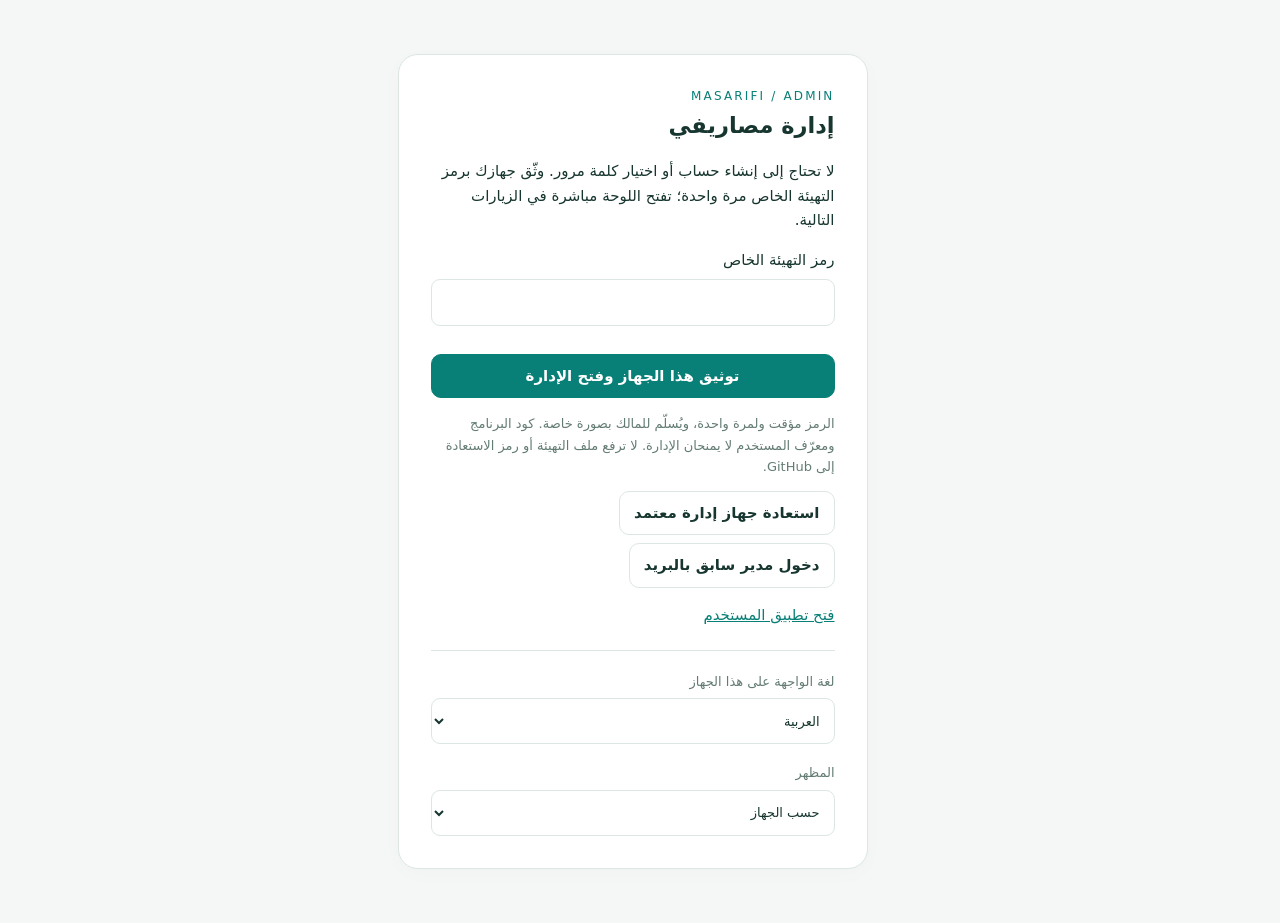
==== commit dac3bc79: "Add files via upload" ====
--- a/index.html
+++ b/index.html
@@ -1,138 +1,8 @@
-<!doctype html><html lang="ar" dir="rtl"><head><meta charset="utf-8"><meta name="viewport" content="width=device-width,initial-scale=1,viewport-fit=cover,interactive-widget=resizes-content"><meta name="robots" content="noindex,nofollow"><link rel="manifest" href="manifest.webmanifest"><link rel="icon" href="admin-icon.svg"><title>Masarifi — الإدارة</title><style>:root{color-scheme:light;--ink:#17332f;--muted:#6b7c78;--line:#dce8e2;--green:#146e59;--surface:#fff}*{box-sizing:border-box}body{margin:0;background:#f3f7f4;color:var(--ink);font:15px/1.65 system-ui,sans-serif}button,input,select,textarea{font:inherit}button,.button{border:1px solid var(--line);border-radius:10px;background:white;color:var(--ink);padding:9px 14px;cursor:pointer;text-decoration:none}button.primary{background:var(--green);color:#fff;border-color:var(--green)}button:disabled{opacity:.55;cursor:wait}header{background:var(--ink);color:white;padding:22px 4vw;display:flex;align-items:center;justify-content:space-between;gap:14px;flex-wrap:wrap}header h1{font-size:22px;margin:0}header p{font-size:13px;margin:3px 0;color:#cce3d9}.layout{display:grid;grid-template-columns:225px 1fr;min-height:80vh}nav{padding:24px 16px;border-inline-end:1px solid var(--line);display:flex;flex-direction:column;gap:7px}nav button{text-align:start;border:0;background:transparent}nav button.active{background:#dcefe5;color:#145941;font-weight:700}main{padding:28px 4vw;min-width:0}.panel{background:var(--surface);border:1px solid var(--line);border-radius:18px;padding:22px;margin-bottom:18px}.cards{display:grid;grid-template-columns:repeat(auto-fit,minmax(175px,1fr));gap:15px}.metric strong{display:block;font-size:32px;color:var(--green)}.metric span{color:var(--muted)}.toolbar{display:flex;justify-content:space-between;align-items:center;gap:12px;flex-wrap:wrap;margin-bottom:18px}.row{display:flex;gap:8px;flex-wrap:wrap;align-items:center}.table-wrap{overflow:auto}table{width:100%;border-collapse:collapse;font-size:13px}td,th{padding:13px 10px;text-align:start;border-bottom:1px solid var(--line);white-space:nowrap}td.long{white-space:normal;min-width:200px;max-width:360px;overflow-wrap:anywhere}th{color:var(--muted);background:#f4f8f6}.hint{color:var(--muted);font-size:13px}.notice{background:#e5f2eb;padding:14px;border-radius:12px}.error{color:#a12637;white-space:pre-wrap}label{display:flex;flex-direction:column;gap:6px;margin:12px 0}input,select,textarea{background:white;border:1px solid #cbdad3;border-radius:9px;padding:10px;color:var(--ink);width:100%}input[type=checkbox]{width:auto}label.check{flex-direction:row;align-items:flex-start;gap:9px}.login{max-width:470px;margin:9vh auto;padding:32px}.login h1{margin:0}.login .brand{color:var(--green);font-size:12px;letter-spacing:.18em}.login button.primary{width:100%;margin-top:16px}dialog{width:min(700px,94vw);max-height:90vh;overflow:auto;border:0;border-radius:20px;padding:24px;color:var(--ink);box-shadow:0 30px 100px #15332e55}dialog::backdrop{background:#0d201c77}.fields{display:grid;grid-template-columns:1fr 1fr;gap:0 16px}pre{overflow:auto;white-space:pre-wrap;overflow-wrap:anywhere}h2{font-size:23px;margin-top:0}@media(max-width:800px){.layout{display:block}nav{flex-direction:row;overflow:auto;padding:12px}nav button{white-space:nowrap}.fields{grid-template-columns:1fr}main{padding:18px}.login{margin:5vh 15px}}
-
-/* Account operations and announcements */
-.directory-filters{display:grid;grid-template-columns:180px 180px minmax(180px,1fr) auto;gap:12px;align-items:end}
-.directory-filters label{margin:0}.directory-filters button{margin-bottom:0;height:43px}
-.section-heading{justify-content:space-between;margin:12px 0;color:var(--muted)}.section-heading h3{margin:0;color:var(--ink)}
-.account-list,.campaign-list{display:grid;gap:10px}.account-row,.campaign-row{display:flex;justify-content:space-between;align-items:center;gap:18px;padding:17px;border:1px solid var(--line);border-radius:14px;background:#fbfdfb}
-.account-row strong{font-size:17px}.account-row>div:first-child{min-width:180px}.subline{display:block;color:var(--muted);font-size:13px;overflow-wrap:anywhere}
-.account-meta{display:grid;gap:4px;min-width:210px;color:var(--muted);font-size:13px}.account-row button{flex:none}.pagination{justify-content:center;margin-top:20px}
-.badge{display:inline-block;padding:2px 9px;background:#edf2f0;border-radius:999px;color:var(--ink);font-size:12px;font-weight:700}.badge.active{background:#dff2e8;color:#166347}.badge.paused{background:#fff1d4;color:#83500a}.badge.blocked{background:#fce6e8;color:#a12637}
-.detail-hero{display:flex;justify-content:space-between;gap:24px;align-items:flex-start;border-color:#b9d6c6}.detail-hero h3{margin:0;font-size:26px}.detail-hero p{overflow-wrap:anywhere}.detail-hero .eyebrow{text-transform:uppercase;color:var(--green);font-size:12px;font-weight:800;letter-spacing:.1em}.control-actions{display:grid;grid-template-columns:repeat(2,minmax(150px,1fr));gap:8px;min-width:330px}.control-actions button{text-align:center}
-.detail-grid{display:grid;grid-template-columns:repeat(auto-fit,minmax(300px,1fr));gap:14px}.detail-grid .panel{min-width:0}.detail-grid .table-wrap{max-height:320px}
-.campaign-row h3{margin:8px 0 2px}.campaign-row p{margin:4px 0;max-width:64ch;white-space:pre-wrap;overflow-wrap:anywhere}.campaign-row>.row{justify-content:flex-end}.compose-grid{display:grid;grid-template-columns:repeat(2,minmax(0,1fr));gap:0 14px}.compose-grid label{min-width:0}.compose-grid label>label{margin:0}.compose-grid label>label input{margin-top:-6px}.preview-card{padding:14px;margin:12px 0;border:1px solid var(--line);border-radius:12px;white-space:pre-wrap;overflow-wrap:anywhere}.preview-card p{margin:6px 0}
-@media(max-width:900px){.directory-filters{grid-template-columns:repeat(2,minmax(0,1fr))}.directory-filters button{align-self:end}.account-row,.detail-hero,.campaign-row{align-items:stretch;flex-direction:column}.control-actions{min-width:0}.account-meta{min-width:0}}
-@media(max-width:540px){.directory-filters,.compose-grid,.control-actions{grid-template-columns:1fr}.account-row{padding:13px}.campaign-row>.row{justify-content:flex-start}.detail-hero h3{font-size:22px}}
-.segments{display:flex;gap:7px;flex-wrap:wrap;padding:4px;margin-bottom:18px;background:#eff5f1;border-radius:12px;width:max-content;max-width:100%}.segments button{border:0;background:transparent}.segments button.active{background:white;color:var(--green);box-shadow:0 1px 5px #163a2722;font-weight:800}
-/* Service center administration */
-:root{--ink:#173c3b;--green:#087963;--muted:#617773;--line:#d4e6df;--surface:#fff}body{background:#f1f8f5}header{background:#103f40;padding:12px 3vw;min-height:76px}header h1{font-size:18px}.brand-row{display:flex;align-items:center;gap:14px}.layout{grid-template-columns:240px minmax(0,1fr);min-height:calc(100vh - 76px)}nav{background:#103f40;border:0;padding:19px 12px;gap:17px}nav .nav-group{display:grid;gap:3px}nav h3{font-size:11px;letter-spacing:.06em;color:#9bc7bd;padding:0 13px;margin:7px 0}nav button{color:#e0f2ed;padding:9px 13px;border-radius:10px;min-height:42px}nav button:hover,nav button:focus-visible{background:#245e59;color:white}nav button.active{background:#d3f6e9;color:#064d43}.menu-toggle{display:none}main{padding:27px clamp(16px,3vw,48px)}button{min-height:42px}button:focus-visible,input:focus-visible,textarea:focus-visible,select:focus-visible{outline:3px solid #58cdaa;outline-offset:2px}.primary-cards .metric{border-top:4px solid #42b99e}.secondary-cards .metric{padding:16px}.secondary-cards .metric strong{font-size:23px}.secondary-cards .metric span{font-size:13px}.service-layout{display:grid;grid-template-columns:minmax(270px,340px) minmax(0,1fr);gap:16px;align-items:start}.service-layout>*{min-width:0}.service-list{display:grid;gap:7px;max-height:70vh;overflow:auto}.thread-row{display:grid;text-align:start;width:100%;gap:3px;min-width:0}.thread-row span,.thread-row small{font-size:12px;color:var(--muted);overflow-wrap:anywhere}.thread-row.selected{background:#dbf3e8;border-color:#68b69f}.service-detail-head{display:flex;align-items:center;justify-content:space-between;gap:12px;border-bottom:1px solid var(--line);padding-bottom:12px;flex-wrap:wrap}.service-detail-head h3{margin:0}.message-history{max-height:58vh;overflow:auto;padding:12px 0}.service-message{max-width:min(85%,70ch);padding:10px 14px;border:1px solid var(--line);border-radius:15px;margin:10px 0;background:#f5faf7;overflow-wrap:anywhere;white-space:pre-wrap}.service-message.admin{margin-inline-start:auto;background:#e1f5eb;border-color:#c0e8d4}.service-message.system{margin-inline:auto;background:#f5f1e7}.service-message p{margin:4px 0}.message-meta{font-size:11px;color:var(--muted)}.back-button{display:none}.invoice-list{display:grid;gap:8px}.invoice-row{display:flex;justify-content:space-between;align-items:center;gap:10px;border:1px solid var(--line);border-radius:12px;padding:12px}.invoice-row p{margin:0;color:var(--muted)}.invoice-print dl{display:grid;grid-template-columns:145px 1fr;gap:8px 16px}.invoice-print dt{color:var(--muted)}.invoice-print dd{margin:0;overflow-wrap:anywhere}.campaign-image{max-width:100%;max-height:260px;object-fit:contain;border-radius:10px}.campaign-thumb{width:120px;height:75px;object-fit:cover;border-radius:8px}.header-actions>span{overflow-wrap:anywhere}
-@media(max-width:900px){.layout{grid-template-columns:200px minmax(0,1fr);display:grid}.service-layout{grid-template-columns:minmax(210px,280px) minmax(0,1fr)}main{padding:18px}.header-actions>span{display:none}.detail-grid{grid-template-columns:1fr}}
-@media(max-width:650px){.layout{display:block}nav{display:none;padding:12px;max-height:70vh;overflow-y:auto}nav.open{display:grid;grid-template-columns:1fr 1fr;gap:8px}nav .nav-group{min-width:0}nav button{white-space:normal}.menu-toggle{display:inline-block;background:#d4f5e8;color:#123f3b}.service-layout{display:block}.service-layout #serviceDetail:not(:empty){position:relative}.service-layout.has-thread #serviceList{display:none}.back-button{display:inline-block}.message-history{max-height:53vh}.service-message{max-width:94%}.invoice-row{align-items:stretch;flex-direction:column}.panel{padding:15px}.header-actions button{font-size:12px}.toolbar h2{font-size:20px}.invoice-print dl{grid-template-columns:1fr}}
-@media print{body{background:white}header,.layout,dialog .print-actions{display:none!important}dialog[open]{position:static;border:0;box-shadow:none;width:100%;max-height:none;padding:0}dialog::backdrop{background:white}.invoice-print{color:#111}}
-@media(min-width:651px){nav{flex-direction:column;overflow-x:hidden;overflow-y:auto;align-items:stretch}nav button{white-space:normal;width:100%;overflow-wrap:anywhere}}
-/* Connected admin workspace */
-:root{--ink:#183d40;--muted:#607579;--green:#067662;--line:#dae7e4}body{background:#f4f7f7}header{background:#103f40;border-bottom:1px solid #2c5b59}.layout nav{background:#123d3e}.toolbar h2{font-weight:750;letter-spacing:-.025em}.panel{box-shadow:0 3px 12px #173c3b04}.metric{margin-bottom:0}.primary-cards{margin-bottom:15px}.secondary-cards{margin-bottom:18px}.workspace-welcome{display:flex;align-items:center;justify-content:space-between;gap:20px;padding:22px 24px;border-radius:18px;margin:20px 0;background:#e1f1ec;border:1px solid #c9e3da}.workspace-welcome h3{font-size:23px;margin:3px 0}.workspace-welcome p{margin:3px 0}.eyebrow{color:var(--green);font-size:12px;font-weight:800;letter-spacing:.07em}.priority-grid{display:grid;grid-template-columns:repeat(3,minmax(0,1fr));gap:16px}.priority-queue{min-width:0;padding:18px}.priority-queue h3{font-size:16px}.priority-queue article{display:grid;grid-template-columns:minmax(0,1fr) auto;gap:4px 10px;padding:15px 0;border-top:1px solid var(--line)}.priority-queue strong,.priority-queue small{overflow-wrap:anywhere;min-width:0}.priority-queue small{grid-column:1;color:var(--muted);font-size:12px}.priority-queue button{grid-column:2;grid-row:1/3;align-self:center;padding:7px 10px;font-size:12px}.dossier-breadcrumb{display:flex;gap:10px;align-items:center;flex-wrap:wrap;margin:0 0 18px;color:var(--muted)}.dossier-header{display:flex;align-items:center;gap:20px;border-color:#bad6ce;background:linear-gradient(115deg,#fff,#f1faf6)}.dossier-avatar{display:grid;place-items:center;flex:none;width:70px;height:70px;border-radius:22px;background:#d9eee5;color:#156b56;font-size:32px;font-weight:700}.dossier-identity{flex:1;min-width:0}.dossier-identity h3{font-size:26px;margin:2px 0}.dossier-identity p{margin:4px 0;overflow-wrap:anywhere}.dossier-tabs{display:flex;gap:5px;flex-wrap:wrap;padding:7px;background:#e7efec;border-radius:14px;margin-bottom:20px}.dossier-tabs button{border:0;background:transparent;flex:1;white-space:nowrap;padding-inline:12px}.dossier-tabs button.active{background:#fff;color:var(--green);box-shadow:0 2px 5px #16423312;font-weight:750}.dossier-counts{margin-bottom:18px}.dossier-record{display:flex;justify-content:space-between;gap:16px;align-items:center;padding:18px 0;border-top:1px solid var(--line);overflow-wrap:anywhere}.dossier-record p{margin:4px 0}.notice-center{border-color:#9ac9bc;background:#fbfefc}.notice-center[hidden]{display:none}.notice-list{max-height:430px;overflow:auto}.notice-item{display:flex;align-items:center;justify-content:space-between;gap:15px;padding:16px 2px;border-top:1px solid var(--line)}.notice-item>div:first-child{min-width:0;overflow-wrap:anywhere}.notice-item p{margin:4px 0;white-space:pre-wrap}.notice-item small{color:var(--muted)}.notice-item.read{opacity:.72}.push-controls{padding-top:16px;border-top:1px solid var(--line)}.bell-button{background:#d2f2e5;color:#15483d}.header-actions{gap:7px}.header-actions>span{max-width:230px;font-size:12px}#dossierBody{min-width:0}#dossierBody details{margin-top:18px}#dossierBody summary{cursor:pointer;color:var(--muted)}[hidden]{display:none!important}
-@media(max-width:1150px){.priority-grid{grid-template-columns:1fr}.priority-queue article{grid-template-columns:minmax(0,1fr) auto}.priority-queue{margin-bottom:0}.dossier-header{flex-wrap:wrap}.workspace-welcome{align-items:flex-start;flex-direction:column}}
-@media(max-width:650px){header{padding:13px 16px;gap:10px}.header-actions{width:100%}.header-actions button{flex:1;padding:8px}.header-actions [data-a=admin-recovery]{display:none}main{padding:18px 14px}.cards{grid-template-columns:repeat(2,minmax(0,1fr));gap:10px}.metric{padding:14px!important;min-width:0}.metric strong{font-size:28px}.metric span{font-size:12px}.workspace-welcome{padding:18px}.workspace-welcome h3{font-size:20px}.dossier-header{gap:12px}.dossier-avatar{width:50px;height:50px;border-radius:16px;font-size:26px}.dossier-identity h3{font-size:22px}.dossier-header>.row{width:100%}.dossier-tabs{gap:3px}.dossier-tabs button{flex:1 1 29%;font-size:13px}.notice-item{align-items:stretch;flex-direction:column}.notice-item .row button{flex:1}.dossier-record{align-items:stretch;flex-direction:column}.push-controls button{width:100%}.priority-queue .section-heading{margin-top:0}}
-
-/* Language changes update existing nodes; logical sizing serves RTL and LTR. */
-.locale-settings{max-width:100%}.locale-settings label{max-width:32rem}.locale-settings select{min-width:0;max-width:100%}label,input,textarea,select{min-width:0}button{overflow-wrap:anywhere}nav,.panel,.header-actions,.brand-row{min-width:0}.table-wrap{max-width:100%}html[dir=ltr] .eyebrow{letter-spacing:.03em}
-@media(max-width:650px){.brand-row{max-width:100%}.header-actions button{min-width:0}.locale-settings label{max-width:100%}.dossier-tabs button{white-space:normal}.row>button{max-width:100%}}
-
-/* Flexible workspaces, keyboard-safe dialogs and quiet transitions. */
-html{scroll-padding-block:16px}body{min-width:0}header{padding-top:max(12px,env(safe-area-inset-top));padding-left:max(3vw,env(safe-area-inset-left));padding-right:max(3vw,env(safe-area-inset-right))}main{padding-bottom:max(24px,env(safe-area-inset-bottom))}h1,h2,h3,strong,.hint,.error,.notice{overflow-wrap:anywhere}.row>*{min-width:0}.account-row>div:first-child{min-width:0}.directory-filters{grid-template-columns:repeat(2,minmax(0,1fr))}.directory-filters>button{justify-self:start}.service-detail-head>div{min-width:0;overflow-wrap:anywhere}.service-list,.message-history,.table-wrap,.notice-list{overscroll-behavior:contain;scrollbar-gutter:stable}.thread-row strong,.metric strong{overflow-wrap:anywhere}#serviceCompose,form{min-width:0}.connection-status{margin-top:0}.connection-status[hidden]{display:none}.login{overflow-wrap:anywhere}dialog{max-width:calc(100vw - 24px - env(safe-area-inset-left) - env(safe-area-inset-right));left:env(safe-area-inset-left);right:env(safe-area-inset-right);max-height:calc(100dvh - 24px - env(safe-area-inset-top) - env(safe-area-inset-bottom));max-height:calc(min(100dvh,var(--admin-visible-height,100dvh)) - 24px - env(safe-area-inset-top) - env(safe-area-inset-bottom));top:calc(var(--admin-visible-top,0px) + env(safe-area-inset-top) + (min(100dvh,var(--admin-visible-height,100dvh)) - env(safe-area-inset-top) - env(safe-area-inset-bottom)) / 2);bottom:auto;margin-block:0;translate:0 -50%;padding:clamp(16px,3vw,24px);overscroll-behavior:contain;scroll-padding-block:18px}dialog form{min-width:0}input,select,textarea{max-width:100%}button{touch-action:manipulation;transition:background-color .14s ease,border-color .14s ease,box-shadow .14s ease}button:active:not(:disabled){filter:brightness(.97)}#screen{min-height:120px}#screen>*,dialog[open]{animation:admin-enter .16s ease-out}@keyframes admin-enter{from{opacity:.6;transform:translateY(3px)}to{opacity:1;transform:none}}
-@media(min-width:1450px){.directory-filters{grid-template-columns:180px 180px minmax(180px,1fr) auto}}
-@media(max-width:1100px){.service-layout{grid-template-columns:minmax(0,1fr)}.service-layout.has-thread #serviceList{display:none}.back-button{display:inline-block}.service-list{max-height:60dvh}}
-@media(max-width:650px){header{padding-left:max(16px,env(safe-area-inset-left));padding-right:max(16px,env(safe-area-inset-right))}main{padding-left:max(14px,env(safe-area-inset-left));padding-right:max(14px,env(safe-area-inset-right))}.directory-filters{grid-template-columns:1fr}input,select,textarea{font-size:16px}.fields{grid-template-columns:minmax(0,1fr)}.login{padding:22px}.service-list{max-height:none}dialog{width:calc(100vw - 24px)}}
-@media(max-width:360px){.cards{grid-template-columns:minmax(0,1fr)}nav.open{grid-template-columns:minmax(0,1fr)}.priority-queue article{grid-template-columns:minmax(0,1fr)}.priority-queue button{grid-column:1;grid-row:auto;justify-self:start}.header-actions button{flex:1 1 40%}.workspace-welcome{padding:14px}.dossier-tabs button{flex-basis:40%}}
-@media(prefers-reduced-motion:reduce){*,*::before,*::after{animation:none!important;transition:none!important;scroll-behavior:auto!important}}
-@media print{dialog[open]{max-width:none;max-height:none;animation:none;translate:none;top:auto;margin-block:0}}
-
-/* Admin workspace: shared teal, charcoal and silver surfaces. */
-:root{--ink:#17362f;--muted:#637c73;--green:#087c68;--line:#dce8e2;--surface:#fff;--admin-page:#f3f7f6;--admin-raised:#eaf2ef;--admin-accent:#087c68;--admin-soft:#e1f3ec;--admin-on-accent:#fff;--admin-shadow:0 5px 22px #173c2e05;color-scheme:light}
-:root[data-theme=dark]{--ink:#e7f0ee;--muted:#a0b7b0;--green:#6bdbc2;--line:#334346;--surface:#1c2527;--admin-page:#141a1c;--admin-raised:#263235;--admin-accent:#6bdbc2;--admin-soft:#233e38;--admin-on-accent:#17362f;--admin-shadow:none;color-scheme:dark}
-body{background:var(--admin-page);color:var(--ink)}button,.button,input,select,textarea,dialog{color:var(--ink);background:var(--surface);border-color:var(--line)}button{font-weight:550}button:hover:not(:disabled){border-color:var(--admin-accent)}button.primary{background:var(--admin-accent);border-color:var(--admin-accent);color:var(--admin-on-accent);font-weight:700}a{color:var(--green)}input:focus,textarea:focus,select:focus{border-color:var(--admin-accent)}.panel{border-color:var(--line);background:var(--surface);box-shadow:var(--admin-shadow);border-radius:20px}.hint,.subline,.account-meta,.metric span,th,.message-meta,.service-message small{color:var(--muted)}.notice,.preview-card{background:var(--admin-soft);border-color:var(--line)}.error{color:#bd314b}:root[data-theme=dark] .error{color:#ff9bac}header{background:var(--surface);color:var(--ink);border-bottom:1px solid var(--line);padding:14px clamp(16px,3vw,36px);min-height:86px}header p{color:var(--muted);margin:2px 0;font-size:12px}header h1{font-size:17px;font-weight:800}.brand-row{gap:12px}.admin-brand-mark{width:42px;height:42px;background:var(--admin-accent);color:var(--admin-on-accent);border-radius:14px;display:grid;place-items:center;flex:none}.admin-brand-mark svg{width:25px;height:25px}.header-actions{display:flex;gap:9px;flex-wrap:nowrap}.header-actions button{min-width:44px;min-height:44px;display:inline-flex;align-items:center;justify-content:center;gap:8px;background:var(--admin-raised);border:1px solid var(--line);color:var(--ink);font-size:12px}.header-actions svg{width:19px;height:19px;flex:none}.header-actions .admin-theme-button{width:44px;padding:8px}.bell-button{position:relative}.admin-notice-count{font-size:11px;line-height:20px;min-width:20px;padding:0 5px;border-radius:7px;background:var(--admin-accent);color:var(--admin-on-accent);font-weight:800}
-.layout{grid-template-columns:244px minmax(0,1fr);min-height:calc(100dvh - 86px)}.layout #adminNav{background:var(--surface);color:var(--ink);border-inline-end:1px solid var(--line);padding:22px 14px;display:flex;flex-direction:column;gap:22px;min-height:0;align-self:stretch}.layout #adminNav h3{color:var(--muted);font-size:10px;text-transform:uppercase;letter-spacing:.08em;margin:0 0 10px;padding-inline:14px}.layout #adminNav button{width:100%;display:flex;align-items:center;gap:12px;white-space:normal;color:var(--muted);font-size:13px;text-align:start;border-radius:12px;padding:10px 12px;min-height:44px;background:transparent;border:1px solid transparent}.layout #adminNav button svg{width:19px;height:19px;flex:none;opacity:.86}.layout #adminNav button:hover{background:var(--admin-raised);color:var(--ink)}.layout #adminNav button.active{color:var(--green);background:var(--admin-soft);font-weight:750;border-color:transparent}.nav-group{gap:4px!important}.admin-sidebar-footer{margin-top:auto;padding-top:18px;border-top:1px solid var(--line)}.admin-sidebar-footer p{padding-inline:12px;font-size:11px;overflow-wrap:anywhere;color:var(--muted)}main{padding:28px clamp(18px,3vw,42px);max-width:1840px;width:100%;margin-inline:auto}.toolbar{margin-bottom:24px;gap:12px}.toolbar h2{margin:0;font-size:25px;letter-spacing:-.03em;line-height:1.3}.toolbar>.row{gap:8px}.toolbar button{display:inline-flex;align-items:center;gap:7px;font-size:12px;background:var(--surface);padding:8px 12px}.toolbar button svg{width:15px;height:15px}.toolbar .eyebrow{display:block;margin-bottom:5px;color:var(--muted);letter-spacing:.09em;font-size:10px}.cards{grid-template-columns:repeat(4,minmax(0,1fr));gap:15px}.metric{padding:20px!important;position:relative;min-width:0;border:1px solid var(--line)!important}.metric strong{font-size:32px;font-weight:750;letter-spacing:-.025em;line-height:1.25;color:var(--ink);margin:12px 0 6px}.metric span{font-size:12px}.metric-icon{width:32px;height:32px;display:grid;place-items:center;border-radius:10px;background:var(--admin-soft);color:var(--green)}.metric-icon svg{width:18px;height:18px}.primary-cards .metric:first-child{background:var(--admin-accent);color:var(--admin-on-accent)}.primary-cards .metric:first-child strong,.primary-cards .metric:first-child span{color:var(--admin-on-accent)}.primary-cards .metric:first-child .metric-icon{background:#ffffff45;color:var(--admin-on-accent)}.secondary-cards{grid-template-columns:repeat(5,minmax(0,1fr));gap:12px}.secondary-cards .metric{padding:16px!important}.secondary-cards .metric strong{font-size:23px}.secondary-cards .metric-icon{display:none}.workspace-welcome{background:var(--admin-raised);border:1px solid var(--line);margin:24px 0;padding:22px;border-radius:20px;align-items:center;flex-direction:row}.workspace-welcome h3{font-size:21px;letter-spacing:-.025em}.workspace-welcome p{color:var(--muted);font-size:13px}.eyebrow{color:var(--green)}.priority-grid{grid-template-columns:repeat(3,minmax(0,1fr));gap:16px}.priority-queue{padding:20px}.priority-queue h3{font-size:14px}.priority-queue article{padding:16px 0}.badge{background:var(--admin-raised);color:var(--muted)}.badge.active{background:var(--admin-soft);color:var(--green)}:root[data-theme=dark] .badge.paused{background:#453a20;color:#e9c475}:root[data-theme=dark] .badge.blocked{background:#482832;color:#ff9cac}.segments,.dossier-tabs{background:var(--admin-raised)}.segments button.active,.dossier-tabs button.active{background:var(--surface);color:var(--green)}th{background:var(--admin-raised)}.account-row,.campaign-row,.thread-row,.invoice-row{background:var(--admin-raised);border-color:var(--line)}.dossier-header{background:var(--surface);border-color:var(--line)}.dossier-avatar{background:var(--admin-soft);color:var(--green)}.dossier-tabs button{color:var(--muted)}.notice-center{background:var(--surface);border-color:var(--admin-accent)}.table-wrap{border-radius:12px;border:1px solid var(--line)}.admin-preferences{display:grid;grid-template-columns:repeat(2,minmax(0,1fr));gap:18px}.admin-preferences label{margin:0;font-size:13px;color:var(--muted)}.admin-preferences select{color:var(--ink);min-height:46px}.admin-app-controls{display:grid;grid-template-columns:1fr auto;gap:16px;align-items:center;border-top:1px solid var(--line);padding-top:20px;margin-top:20px}.admin-app-controls h3{font-size:16px;margin:0}.admin-app-controls p{margin:4px 0 0;max-width:52ch}.admin-app-controls .row{justify-content:flex-end}.login{border:1px solid var(--line);box-shadow:var(--admin-shadow);padding:28px}.login .admin-preferences{margin-top:22px;padding-top:20px;border-top:1px solid var(--line);grid-template-columns:1fr}.login .brand{color:var(--green)}.admin-bottom-nav,.admin-menu-shade{display:none}.menu-toggle{display:none}
-.service-layout{grid-template-columns:minmax(250px,310px) minmax(0,1fr);gap:18px}.service-layout>#serviceList>.panel{padding:15px}.service-list{gap:8px}.thread-row{padding:13px;box-shadow:none}.thread-row strong{font-size:13px}.thread-row.selected{background:var(--admin-soft);border-color:var(--admin-accent)}.service-detail-head{padding-bottom:16px}.service-detail-head h3{font-size:17px}.service-detail-head small{font-size:11px;color:var(--muted)}.message-history{padding:16px 6px;background:var(--admin-page);border-radius:14px;margin:16px 0;min-height:180px;max-height:54dvh;scrollbar-gutter:stable}.service-message{max-width:85%;width:max-content;border-color:var(--line);background:var(--surface);border-radius:16px 16px 16px 4px;margin:12px 4px;padding:10px 13px;box-shadow:0 2px 3px #00000005}.service-message.admin{background:var(--admin-soft);border-color:transparent;border-radius:16px 16px 4px 16px}.service-message.system{background:var(--admin-raised);color:var(--muted)}.service-message p{font-size:14px}.message-meta{font-size:10px}.service-image-button{display:block;position:relative;width:260px;max-width:100%;min-height:140px;padding:0;margin:8px 0;border:1px solid var(--line);border-radius:12px;overflow:hidden;background:var(--admin-raised);text-align:start}.service-image-button img{display:block;width:100%;height:auto;max-height:290px;object-fit:cover;background:var(--admin-raised)}.service-image-button img[hidden]{display:none}.service-image-status{display:flex;align-items:center;justify-content:center;gap:8px;padding:24px 12px;min-height:140px;font-size:12px;color:var(--muted)}.service-image-status svg{width:22px;height:22px;flex:none}.service-image-button.ready .service-image-status{display:none}.service-image-caption{display:block;padding:7px 10px;font-size:10px;max-width:100%;overflow-wrap:anywhere}.service-file-button{display:flex;gap:8px;align-items:center;text-align:start;font-size:12px;max-width:100%}.service-file-button svg{width:22px;height:22px;flex:none}.private-image-heading{display:flex;align-items:flex-start;justify-content:space-between;gap:18px}.private-image-heading h2{font-size:17px;min-width:0;overflow-wrap:anywhere}.private-image-heading button{flex:none}.private-image-preview{margin:0;min-height:120px;display:grid;place-items:center;background:var(--admin-page);border-radius:12px;overflow:hidden}.private-image-preview img{max-width:100%;max-height:70dvh;object-fit:contain}#serviceCompose{padding-top:2px}#serviceCompose textarea{resize:vertical;min-height:78px;background:var(--admin-raised)}#serviceCompose [type=submit]{min-width:130px}#serviceCompose label{font-size:13px}
-@media(max-width:1450px){.secondary-cards{grid-template-columns:repeat(3,minmax(0,1fr))}.priority-grid{grid-template-columns:minmax(0,1fr)}.priority-queue article{grid-template-columns:minmax(0,1fr) auto}.workspace-welcome{align-items:flex-start;flex-direction:column}}
-@media(max-width:1100px){.layout{display:block;min-height:calc(100dvh - 82px)}header{min-height:82px;position:relative;z-index:20}.menu-toggle{display:inline-flex;align-items:center;justify-content:center;width:40px;height:40px;min-width:40px;padding:8px;background:var(--admin-raised);color:var(--ink);border-color:var(--line)}.menu-toggle svg{width:20px;height:20px}.layout #adminNav{display:none;position:fixed;inset-block-start:0;inset-block-end:calc(76px + env(safe-area-inset-bottom));inset-inline-start:0;z-index:70;width:min(340px,90vw);padding:24px 18px;overflow-y:auto;border-inline-end:1px solid var(--line);box-shadow:0 10px 40px #0002}.layout #adminNav.open{display:flex}.admin-menu-shade:not([hidden]){display:block;position:fixed;inset:0;z-index:60;border:0;border-radius:0;background:#020d1766;backdrop-filter:blur(3px)}.admin-bottom-nav{display:grid;grid-template-columns:repeat(5,minmax(0,1fr));position:fixed;bottom:0;left:0;right:0;padding:8px max(12px,env(safe-area-inset-left)) calc(8px + env(safe-area-inset-bottom)) max(12px,env(safe-area-inset-right));min-height:76px;background:var(--surface);border-top:1px solid var(--line);box-shadow:0 -6px 24px #0b273108;z-index:80;gap:5px}.admin-bottom-nav button{display:flex;flex-direction:column;gap:4px;align-items:center;justify-content:center;min-width:0;border:0;border-radius:13px;font-size:11px;font-weight:600;background:transparent;color:var(--muted);padding:8px 3px;line-height:1.2}.admin-bottom-nav button svg{width:21px;height:21px}.admin-bottom-nav button.active{background:var(--admin-soft);color:var(--green)}.admin-bottom-nav button[aria-expanded=true]{color:var(--green);background:var(--admin-soft)}main{padding:26px 24px calc(108px + env(safe-area-inset-bottom));max-width:980px}.service-layout{grid-template-columns:minmax(0,1fr)}.service-layout.has-thread #serviceList{display:none}.back-button{display:inline-flex}.service-layout #serviceDetail:empty{display:none}.cards{grid-template-columns:repeat(4,minmax(0,1fr))}.secondary-cards{grid-template-columns:repeat(3,minmax(0,1fr))}.admin-sidebar-footer{margin-top:12px}}
-@media(max-width:650px){header{padding:14px 16px;gap:12px;flex-wrap:nowrap}.brand-row{gap:8px}.admin-brand-mark{display:none}header h1{font-size:14px}header p{font-size:10px}.header-actions{width:auto;gap:6px}.header-actions button{flex:none;min-width:40px;min-height:40px}.header-actions .bell-label{display:none}.header-actions .admin-theme-button{width:40px}.header-actions .admin-notice-count{min-width:16px;font-size:10px;line-height:16px;padding:0 3px}.header-actions .bell-button{gap:4px;padding:8px}.menu-toggle{width:36px;height:40px;min-width:36px}main{padding:22px 15px calc(106px + env(safe-area-inset-bottom))}.toolbar{margin-bottom:20px}.toolbar h2{font-size:22px}.toolbar button{font-size:11px}.toolbar .eyebrow{font-size:9px}.cards,.secondary-cards{grid-template-columns:repeat(2,minmax(0,1fr));gap:11px}.metric{padding:16px!important}.metric strong{font-size:30px}.metric span{font-size:11px}.metric-icon{width:28px;height:28px}.secondary-cards .metric{padding:14px!important}.secondary-cards .metric strong{font-size:23px}.workspace-welcome{padding:18px;margin:20px 0}.workspace-welcome h3{font-size:19px}.workspace-welcome .row{width:100%}.workspace-welcome button{font-size:12px;flex:1}.priority-queue{padding:17px}.admin-preferences{grid-template-columns:minmax(0,1fr);gap:16px}.admin-app-controls{grid-template-columns:minmax(0,1fr)}.admin-app-controls .row{justify-content:stretch}.admin-app-controls .row button{flex:1}.service-message{max-width:94%;margin-block:10px}.service-image-button{width:240px}.message-history{max-height:48dvh}.service-detail-head{gap:10px}.service-detail-head h3{font-size:16px}.service-detail-head button{font-size:11px;padding:7px 9px}.admin-bottom-nav{gap:3px;padding-inline:8px}.admin-bottom-nav button{font-size:10px}}
-@media(max-width:360px){header{padding-inline:12px}.brand-row{gap:5px}header p{display:none}.header-actions .admin-theme-button{display:none}.toolbar h2{font-size:19px}.cards,.secondary-cards{grid-template-columns:repeat(2,minmax(0,1fr))}.metric{padding:13px!important}.metric strong{font-size:26px}.metric-icon{width:25px;height:25px}.admin-bottom-nav button{font-size:9px}.admin-bottom-nav button svg{width:20px;height:20px}.service-image-button{width:100%}.private-image-heading h2{font-size:14px}}
-@media print{.admin-bottom-nav,.admin-menu-shade{display:none!important}:root{--ink:#111;--surface:#fff;--admin-page:#fff}}
-
-/* 7.12: consistent tools and a settings workspace that grows with its content. */
-header .header-actions .admin-icon-button{position:relative;width:44px;height:44px;min-width:44px;padding:10px;border-radius:13px;flex:none}
-header .header-actions .admin-icon-button.active{color:var(--green);background:var(--admin-soft);border-color:var(--admin-accent)}
-header .header-actions .bell-button .admin-notice-count{position:absolute;top:-4px;inset-inline-end:-3px;border:2px solid var(--surface);min-width:19px;line-height:16px;font-size:9px;border-radius:7px;padding:0 3px}
-header .header-actions .bell-button .admin-notice-count[hidden]{display:none}
-.connection-dot{position:absolute;width:8px;height:8px;bottom:6px;inset-inline-end:6px;border-radius:50%;background:var(--admin-accent);outline:2px solid var(--admin-raised)}
-.admin-connection-button.offline .connection-dot{background:#e68a53}.connection-detail{font-weight:650;color:var(--green)}.connection-detail.offline{color:#b66b30}:root[data-theme=dark] .connection-detail.offline{color:#f7bb85}
-.admin-connection-panel{margin-bottom:20px}.admin-connection-panel h3{margin:0}.admin-connection-panel .row{justify-content:space-between}.admin-connection-panel>button{min-width:110px}
-.settings-workspace{min-width:0;max-width:1200px}.settings-intro{margin:0 0 24px;color:var(--muted);font-size:14px;line-height:1.8}.settings-grid{display:grid;grid-template-columns:repeat(2,minmax(0,1fr));gap:20px;align-items:start}.settings-grid>.panel{min-width:0;margin:0;padding:24px;overflow:visible}.settings-heading{display:flex;gap:12px;align-items:center;margin:0 0 24px;min-width:0}.settings-heading>div{min-width:0}.settings-heading h3{font-size:17px;line-height:1.5;margin:2px 0;overflow-wrap:anywhere}.settings-heading .eyebrow{font-size:10px;letter-spacing:.03em;color:var(--muted)}.settings-icon{display:grid;place-items:center;width:40px;height:40px;flex:none;background:var(--admin-soft);color:var(--green);border-radius:12px}.settings-icon svg{width:21px;height:21px}.settings-grid .admin-preferences{grid-template-columns:minmax(0,1fr);gap:18px}.settings-grid .hint{font-size:12px;line-height:1.8;margin:14px 0 0}.settings-grid label{font-size:13px;line-height:1.6;overflow-wrap:anywhere}.settings-grid input,.settings-grid select,.settings-grid textarea{width:100%;max-width:100%;min-width:0;background:var(--admin-raised);padding:11px 12px;border-radius:11px;font:inherit}.settings-grid textarea{resize:vertical;min-height:66px}.settings-offer{grid-column:1/-1}.settings-offer h4{margin:0 0 14px;font-size:14px}.settings-limits{grid-template-columns:repeat(4,minmax(0,1fr));gap:14px}.settings-copy{margin-top:24px;border-top:1px solid var(--line)}.settings-copy-group{padding:0;border:0;border-bottom:1px solid var(--line);border-radius:0;box-shadow:none;background:transparent}.settings-copy-group summary{font-size:14px;font-weight:650;cursor:pointer;padding:18px 2px;min-height:48px;color:var(--ink)}.settings-localized{display:grid;grid-template-columns:repeat(2,minmax(0,1fr));gap:18px;padding:2px 0 22px}.settings-localized label{margin:0;min-width:0}.settings-save{display:flex;gap:12px;align-items:center;flex-wrap:wrap;margin-top:24px}.settings-save button{min-width:140px;max-width:100%}.settings-save .settings-result{margin:0}.settings-actions{display:grid;grid-template-columns:minmax(0,1fr);gap:10px;margin-top:18px}.settings-actions button{text-align:start;white-space:normal;padding:12px 14px;width:100%;font-size:13px}.settings-security [data-a=logout]{color:var(--muted)}.notice-identity{display:flex;gap:8px;flex-wrap:wrap;margin:9px 0}.notice-identity span{padding:3px 8px;border-radius:7px;background:var(--admin-raised);color:var(--muted);font-size:11px;overflow-wrap:anywhere}.service-message{overflow-anchor:none}#screen>*{animation:none}
-@media(max-width:1100px){header .menu-toggle{display:none}.settings-grid>.panel{padding:22px}.settings-limits{grid-template-columns:repeat(2,minmax(0,1fr))}}
-@media(max-width:650px){header .header-actions .admin-icon-button{width:40px;min-width:40px;height:40px;padding:9px}.header-actions{gap:7px}.brand-row{flex:1}.brand-row>div:last-child{min-width:0}.brand-row h1{overflow-wrap:anywhere;line-height:1.45}.settings-grid{grid-template-columns:minmax(0,1fr);gap:15px}.settings-grid>.panel{padding:20px}.settings-intro{font-size:12px;margin-bottom:18px}.settings-heading{margin-bottom:20px}.settings-heading h3{font-size:16px}.settings-localized{grid-template-columns:minmax(0,1fr);gap:14px}.settings-limits{gap:10px}.settings-save{align-items:stretch;flex-direction:column}.settings-save button{width:100%}.admin-connection-panel{padding:17px}.settings-offer{grid-column:auto}}
-@media(max-width:360px){header{gap:8px;padding-inline:12px}.header-actions{gap:5px}.brand-row h1{font-size:12px}.settings-grid>.panel{padding:16px}.settings-limits{grid-template-columns:minmax(0,1fr)}.settings-heading{gap:10px}.settings-icon{width:34px;height:34px}.settings-heading h3{font-size:15px}}
-
-/* Stable dashboard actions and a dedicated settings page. */
-html{scrollbar-gutter:stable}
-.metric strong [data-admin-number]{font:inherit;letter-spacing:inherit;color:inherit}
-.dashboard-metric{display:flex;flex-direction:column;align-items:stretch;text-align:start;width:100%;height:100%;border-radius:18px;min-height:172px}
-.dashboard-metric .metric-top{display:flex;align-items:center;justify-content:space-between;gap:12px}
-.dashboard-metric .metric-arrow{width:20px;height:20px;color:var(--muted)}
-.dashboard-metric .metric-arrow svg{display:block;width:20px;height:20px}
-html[dir=rtl] .dashboard-metric .metric-arrow{transform:scaleX(-1)}
-.dashboard-metric .metric-label{display:block;font-size:13px;font-weight:650;line-height:1.6;min-height:3.2em;color:var(--ink)}
-.dashboard-metric .metric-destination{display:block;font-size:11px;line-height:1.5;margin-top:auto;padding-top:10px;color:var(--muted)}
-.dashboard-metric strong{font-variant-numeric:tabular-nums;font-size:36px;margin:14px 0 7px}
-.primary-cards .dashboard-metric:first-child .metric-arrow{color:inherit}
-.secondary-cards .dashboard-metric{min-height:150px}.secondary-cards .dashboard-metric .metric-icon{display:grid;width:28px;height:28px}.secondary-cards .dashboard-metric strong{font-size:29px}
-.dashboard-metric:hover{box-shadow:0 0 0 2px var(--admin-soft);border-color:var(--admin-accent)!important}
-.settings-workspace{max-width:1160px;width:100%;margin-inline:auto}
-.settings-intro{max-width:70ch;margin-bottom:18px}
-.settings-section-nav{display:flex;flex-wrap:wrap;gap:8px;padding:8px;margin:0 0 22px;border:1px solid var(--line);border-radius:16px;background:var(--surface)}
-.settings-section-nav button{flex:1 1 140px;display:flex;align-items:center;justify-content:center;gap:8px;border:1px solid transparent;background:transparent;color:var(--muted);padding:11px 13px;line-height:1.5;font-size:13px}
-.settings-section-nav button svg{width:18px;height:18px;flex:none}
-.settings-section-nav button[aria-selected=true]{background:var(--admin-soft);color:var(--green);font-weight:750}
-.settings-section{min-width:0;scroll-margin-top:18px}
-.settings-grid{display:block}.settings-section>.panel,.settings-section>form.panel{margin:0;min-width:0;padding:clamp(18px,3vw,30px)}
-.settings-general-grid{display:grid;grid-template-columns:minmax(0,1.25fr) minmax(0,1fr);gap:18px;align-items:start}
-.settings-general-grid>.panel{margin:0;padding:clamp(18px,3vw,30px)}
-.settings-heading{align-items:flex-start;margin-bottom:22px}.settings-heading h3{font-size:20px}.settings-heading .eyebrow{display:block;line-height:1.5}
-.settings-grid .admin-preferences{gap:20px}.settings-grid label{font-size:14px}.settings-grid input,.settings-grid select,.settings-grid textarea{font-size:16px;line-height:1.6;min-height:46px}
-.settings-limits{grid-template-columns:repeat(2,minmax(0,1fr));gap:6px 22px;max-width:900px}.settings-limits label{margin-block:10px}
-.settings-localized{grid-template-columns:repeat(2,minmax(0,1fr));gap:20px}.settings-copy-group summary{padding-block:20px;font-size:15px}.settings-copy-group[open] summary{color:var(--green)}
-.settings-save{border-top:1px solid var(--line);padding-top:20px;min-height:64px}.settings-save .settings-result{min-height:1.8em;flex:1 1 160px}
-.settings-actions{max-width:560px}.settings-section #billingForm label{max-width:680px}
-@media(min-width:1300px){.secondary-cards{grid-template-columns:repeat(5,minmax(0,1fr))}}
-@media(max-width:1100px){html{scroll-padding-block-end:calc(116px + env(safe-area-inset-bottom))}}
-@media(max-width:900px){.settings-general-grid{grid-template-columns:minmax(0,1fr)}.settings-section-nav button{flex-basis:calc(50% - 8px)}}
-@media(max-width:650px){.dashboard-metric{min-height:180px}.dashboard-metric .metric-label{font-size:12px}.dashboard-metric strong{font-size:32px}.dashboard-metric .metric-destination{font-size:10px}.secondary-cards .dashboard-metric{min-height:166px}.settings-section-nav{padding:6px;gap:5px;margin-bottom:16px}.settings-section-nav button{font-size:12px;padding:10px 7px;gap:6px}.settings-heading h3{font-size:18px}.settings-localized{grid-template-columns:minmax(0,1fr)}.settings-save .settings-result{flex:none}.settings-general-grid{gap:16px}}
-@media(max-width:420px){.settings-limits{grid-template-columns:minmax(0,1fr)}.settings-section-nav button{justify-content:flex-start}.settings-section-nav button svg{display:none}}
-@media(min-width:341px) and (max-width:650px){.secondary-cards .dashboard-metric:last-child:nth-child(odd){grid-column:1/-1;min-height:140px}.secondary-cards .dashboard-metric:last-child:nth-child(odd) .metric-label{min-height:0}}
-@media(max-width:340px){.primary-cards,.secondary-cards{grid-template-columns:minmax(0,1fr)}.dashboard-metric,.secondary-cards .dashboard-metric{min-height:0}.dashboard-metric .metric-label{min-height:0}.dashboard-metric strong{margin:10px 0 5px}}
-
-.admin-page-heading{display:flex;align-items:center;gap:14px;min-width:0}.admin-page-heading>div{min-width:0}.toolbar .admin-back-button{min-height:42px;max-width:190px;gap:8px;border-radius:12px;border-color:var(--line);color:var(--green);font-weight:650;background:var(--admin-soft)}.admin-back-button svg{flex:none;transform:rotate(180deg)}html[dir=rtl] .admin-back-button svg{transform:none}.admin-back-button span{overflow:hidden;text-overflow:ellipsis;white-space:nowrap}.admin-back-button:focus-visible{outline:3px solid var(--admin-accent);outline-offset:3px}.admin-login-back{margin-bottom:18px}@media(max-width:650px){.admin-page-heading{align-items:flex-start;flex-direction:column;gap:10px}.toolbar .admin-back-button{max-width:200px;padding:8px 12px;min-height:40px}}
-
-/* Compact More sheet, accessible appearance action, and server workspace. */
-.admin-more-heading{display:none}.admin-nav-content{display:contents}.danger-panel{border-color:#d58890}.danger-button{color:#b22740;border-color:#d58890}:root[data-theme=dark] .danger-button{color:#ffacb9}.delete-identity{padding:14px;border:1px solid var(--line);border-radius:12px;background:var(--admin-raised);overflow-wrap:anywhere}.delete-identity strong,.delete-identity bdi{display:block}.delete-counts{display:grid;grid-template-columns:repeat(2,minmax(0,1fr));gap:8px;margin:16px 0}.delete-counts>div{padding:12px;background:var(--admin-raised);border-radius:12px}.delete-counts dt{color:var(--muted);font-size:12px}.delete-counts dd{margin:4px 0 0;font-weight:750}.delete-progress{padding:14px;border:1px solid var(--line);border-radius:12px;overflow-wrap:anywhere}.health-workspace{max-width:1180px;margin-inline:auto}.health-hero{display:flex;align-items:flex-start;justify-content:space-between;gap:18px;padding:24px;background:var(--admin-soft);border:1px solid var(--line);border-radius:22px;margin-bottom:18px}.health-hero h3{font-size:24px;margin:3px 0}.health-hero p{margin:5px 0;color:var(--muted)}.health-status{display:flex;align-items:center;gap:8px;font-weight:700;flex:none}.health-status::before{content:'';width:9px;height:9px;flex:none;border-radius:50%;background:var(--green)}.health-status[data-state=unknown]::before{background:var(--muted)}.health-status[data-state=warning]::before{background:#d58b42}.health-grid{display:grid;grid-template-columns:repeat(2,minmax(0,1fr));gap:18px;margin-bottom:18px}.health-grid>.panel{min-width:0;margin:0}.health-grid h3{margin:0 0 14px;display:flex;align-items:center;gap:10px;font-size:17px}.health-grid h3 svg{width:22px;height:22px;flex:none;color:var(--green)}.health-readings{display:grid;grid-template-columns:repeat(2,minmax(0,1fr));gap:16px}.health-reading{min-width:0}.health-reading dt{color:var(--muted);font-size:12px}.health-reading dd{margin:4px 0;font-size:24px;font-weight:750;overflow-wrap:anywhere}.health-reading small{color:var(--muted);font-size:11px}.health-actions{display:flex;align-items:center;gap:10px;flex-wrap:wrap}.health-result{margin-block:14px 0;white-space:pre-wrap;overflow-wrap:anywhere}.health-hero .hint{font-size:12px}.health-limitations{margin:12px 0;color:var(--muted);font-size:12px}.health-limitations summary{cursor:pointer}.health-updated{font-size:12px;color:var(--muted)}
-@media(max-width:1100px){
- .layout #adminNav{inset-block-start:auto;inset-block-end:calc(88px + env(safe-area-inset-bottom));inset-inline:12px;width:min(760px,calc(100% - 24px));height:auto;max-height:min(640px,calc(100dvh - 128px - env(safe-area-inset-bottom)));margin-inline:auto;padding:0;border:1px solid var(--line);border-radius:26px;box-shadow:0 18px 65px #00191840;overflow:hidden;gap:0}
- .layout #adminNav.open{display:flex}.admin-more-heading{display:flex;align-items:center;justify-content:space-between;gap:14px;padding:18px 20px;border-bottom:1px solid var(--line);flex:none}.admin-more-heading strong{font-size:18px;display:block}.admin-more-heading p{font-size:11px;color:var(--muted);margin:3px 0 0}.layout #adminNav .admin-more-heading button{width:42px;height:42px;min-height:42px;justify-content:center;background:var(--admin-raised);padding:9px;color:var(--ink);flex:none}.admin-nav-content{display:grid;grid-template-columns:minmax(0,1fr);gap:12px;overflow:auto;overscroll-behavior:contain;padding:16px;min-height:0}.layout #adminNav .nav-group{display:grid;grid-template-columns:repeat(2,minmax(0,1fr));align-content:start;background:var(--admin-page);border:1px solid var(--line);border-radius:16px;padding:10px;gap:3px!important}.layout #adminNav h3{grid-column:1/-1;padding-inline:6px;margin:3px 0 7px;font-size:10px;letter-spacing:0}.layout #adminNav button{gap:8px;padding:9px 7px;overflow-wrap:normal;word-break:normal;font-size:12px;line-height:1.5;min-height:42px}.layout #adminNav button svg{width:17px;height:17px}.admin-sidebar-footer{display:none}.admin-menu-shade:not([hidden]){z-index:65}.layout #adminNav{z-index:90}
-}
-@media(min-width:700px) and (max-width:1100px){.admin-nav-content{grid-template-columns:repeat(2,minmax(0,1fr))}.layout #adminNav .nav-group{display:flex;flex-direction:column}.layout #adminNav .nav-group button{font-size:13px}}
-@media(max-width:650px){.health-grid{grid-template-columns:minmax(0,1fr)}.health-hero{padding:18px;flex-direction:column;gap:8px}.health-hero h3{font-size:21px}.health-grid>.panel{padding:18px}.health-reading dd{font-size:22px}.header-actions .admin-theme-button{display:inline-flex!important}.health-actions button{flex:1 1 150px}}
-@media(max-width:360px){header .header-actions .admin-icon-button{min-width:36px;width:36px;height:38px;padding:8px;border-radius:11px}.header-actions{gap:4px}.brand-row h1{font-size:11px}header{padding-inline:10px;gap:7px}.admin-nav-content{grid-template-columns:minmax(0,1fr);padding:12px}.layout #adminNav .nav-group{display:grid;grid-template-columns:repeat(2,minmax(0,1fr));gap:4px!important}.layout #adminNav .nav-group h3{grid-column:1/-1}.layout #adminNav button{font-size:12px;gap:6px}.admin-more-heading{padding:14px 16px}.delete-counts{grid-template-columns:minmax(0,1fr)}}
-@media print{#adminNav{display:none!important}}
-
-/* v7.17: mint preferences and readable diagnostics at every viewport. */
-:root{--admin-page:#f4f7f5;--admin-soft:#e1f4ee;--admin-accent:#087f77;--green:#087f77;--admin-raised:#eef5f1;--line:#dce7e1}
-:root[data-theme=dark]{--admin-page:#111b1b;--surface:#1b2827;--admin-raised:#243431;--admin-soft:#23433b;--admin-accent:#74d7b8;--green:#74d7b8;--ink:#e5f2ec;--muted:#a5bcb1;--line:#344a41}
-.settings-intro-card{display:flex;gap:14px;align-items:center;padding:20px;border:1px solid var(--line);border-radius:20px;background:var(--admin-soft);margin-bottom:20px}.settings-intro-card>div{min-width:0}.settings-intro-card .eyebrow{margin:0;font-size:10px}.settings-intro-card .settings-intro{margin:4px 0 0;font-size:14px;color:var(--ink)}.settings-management{grid-column:1/-1}.settings-management .settings-actions{max-width:none;grid-template-columns:repeat(3,minmax(0,1fr))}.settings-section-nav button{min-width:0;white-space:normal}.settings-section-nav button[aria-selected=true]{box-shadow:inset 0 0 0 1px var(--line)}.settings-save{background:var(--surface);padding-bottom:8px}.health-hero>div{min-width:0}.health-status{white-space:normal;max-width:100%;font-size:13px}.health-status[data-state=stale]::before{background:#d58b42}.health-status[data-state=stale]{color:var(--muted)}.health-subtitle{margin:8px 0;color:var(--muted);font-size:12px}.health-grid .health-reading dd{font-size:21px}.health-grid .health-reading dd:has(.health-unavailable){font-size:14px;line-height:1.6;font-weight:600}.health-services .health-reading dd{font-size:14px}.health-unavailable{color:var(--muted)}.health-host{display:block;overflow-wrap:anywhere;direction:ltr;text-align:start}.health-table-list{display:grid;gap:6px;padding:0;list-style:none;font-size:12px}.health-table-list li{display:flex;flex-wrap:wrap;justify-content:space-between;gap:6px;padding:8px;border-radius:8px;background:var(--admin-raised)}.health-table-list code{overflow-wrap:anywhere;min-width:0}.health-table-list .health-ok{color:var(--green)}.health-table-list .health-missing{color:#b76b21}.health-grid details summary{cursor:pointer;min-height:40px;padding-block:8px;font-size:13px}.connection-readings{display:grid;grid-template-columns:repeat(3,minmax(0,1fr));gap:16px}.connection-readings div{min-width:0}.connection-readings dt{font-size:12px;color:var(--muted)}.connection-readings dd{margin:4px 0;font-size:14px;overflow-wrap:anywhere}.admin-connection-button.unknown .connection-dot{background:var(--muted)}.connection-detail.warning{color:#b76b21}.connection-detail.unknown{color:var(--muted)}
-@media(max-width:900px){.settings-management .settings-actions{grid-template-columns:minmax(0,1fr)}.health-hero{flex-direction:column}}
-@media(max-width:650px){.settings-intro-card{padding:16px}.connection-readings{grid-template-columns:minmax(0,1fr)}.health-grid .health-reading dd{font-size:20px}}
-@media(max-width:340px){.health-readings{grid-template-columns:minmax(0,1fr)}.health-hero,.health-grid>.panel{padding:15px}.settings-section-nav{display:grid;grid-template-columns:minmax(0,1fr)}.settings-section-nav button{justify-content:flex-start}.settings-intro-card{align-items:flex-start;gap:10px}.settings-intro-card .settings-intro{font-size:12px}}
-</style><link rel="stylesheet" href="./app-experience.css"><link rel="stylesheet" href="./notification-preferences.css">
-</head><body data-app="admin" data-version="7.17.0"><div id="adminRoot"></div><dialog id="adminDialog"></dialog><script>var supabase=(function(e){function t(e,t){var n={};for(var r in e)Object.prototype.hasOwnProperty.call(e,r)&&t.indexOf(r)<0&&(n[r]=e[r]);if(e!=null&&typeof Object.getOwnPropertySymbols==`function`)for(var i=0,r=Object.getOwnPropertySymbols(e);i<r.length;i++)t.indexOf(r[i])<0&&Object.prototype.propertyIsEnumerable.call(e,r[i])&&(n[r[i]]=e[r[i]]);return n}function n(e,t,n,r){function i(e){return e instanceof n?e:new n(function(t){t(e)})}return new(n||=Promise)(function(n,a){function o(e){try{c(r.next(e))}catch(e){a(e)}}function s(e){try{c(r.throw(e))}catch(e){a(e)}}function c(e){e.done?n(e.value):i(e.value).then(o,s)}c((r=r.apply(e,t||[])).next())})}let r=e=>e?(...t)=>e(...t):(...e)=>fetch(...e);var i=class extends Error{constructor(e,t=`FunctionsError`,n){super(e),this.name=t,this.context=n}toJSON(){return{name:this.name,message:this.message,context:this.context}}},a=class extends i{constructor(e){super(`Failed to send a request to the Edge Function`,`FunctionsFetchError`,e)}},o=class extends i{constructor(e){super(`Relay Error invoking the Edge Function`,`FunctionsRelayError`,e)}},s=class extends i{constructor(e){super(`Edge Function returned a non-2xx status code`,`FunctionsHttpError`,e)}},c;(function(e){e.Any=`any`,e.ApNortheast1=`ap-northeast-1`,e.ApNortheast2=`ap-northeast-2`,e.ApSouth1=`ap-south-1`,e.ApSoutheast1=`ap-southeast-1`,e.ApSoutheast2=`ap-southeast-2`,e.CaCentral1=`ca-central-1`,e.EuCentral1=`eu-central-1`,e.EuWest1=`eu-west-1`,e.EuWest2=`eu-west-2`,e.EuWest3=`eu-west-3`,e.SaEast1=`sa-east-1`,e.UsEast1=`us-east-1`,e.UsWest1=`us-west-1`,e.UsWest2=`us-west-2`})(c||={});var l=class{constructor(e,{headers:t={},customFetch:n,region:i=c.Any}={}){this.url=e,this.headers=t,this.region=i,this.fetch=r(n)}setAuth(e){this.headers.Authorization=`Bearer ${e}`}invoke(e){return n(this,arguments,void 0,function*(e,t={}){var n;let r,i,c;try{let{headers:n,method:l,body:u,signal:d,timeout:f}=t,p={},{region:m}=t;m||=this.region;let h=new URL(`${this.url}/${e}`);m&&m!==`any`&&(p[`x-region`]=m,h.searchParams.set(`forceFunctionRegion`,m));let g,ee=!!n&&Object.keys(n).some(e=>e.toLowerCase()===`content-type`);u&&!ee?typeof Blob<`u`&&u instanceof Blob||u instanceof ArrayBuffer?(p[`Content-Type`]=`application/octet-stream`,g=u):typeof u==`string`?(p[`Content-Type`]=`text/plain`,g=u):typeof FormData<`u`&&u instanceof FormData?g=u:(p[`Content-Type`]=`application/json`,g=JSON.stringify(u)):g=u&&typeof u!=`string`&&!(typeof Blob<`u`&&u instanceof Blob)&&!(u instanceof ArrayBuffer)&&!(typeof FormData<`u`&&u instanceof FormData)?JSON.stringify(u):u;let te=d;f&&(i=new AbortController,r=setTimeout(()=>i.abort(),f),d?(te=i.signal,c=()=>i.abort(),d.addEventListener(`abort`,c)):te=i.signal);let _=yield this.fetch(h.toString(),{method:l||`POST`,headers:Object.assign(Object.assign(Object.assign({},p),this.headers),n),body:g,signal:te}).catch(e=>{throw new a(e)}),ne=_.headers.get(`x-relay-error`);if(ne&&ne===`true`)throw new o(_);if(!_.ok)throw new s(_);let re=(_.headers.get(`Content-Type`)??`text/plain`).split(`;`)[0].trim().toLowerCase(),ie;return ie=re===`application/json`?yield _.json():re===`application/octet-stream`||re===`application/pdf`?yield _.blob():re===`text/event-stream`?_:re===`multipart/form-data`?yield _.formData():yield _.text(),{data:ie,error:null,response:_}}catch(e){return{data:null,error:e,response:e instanceof s||e instanceof o?e.context:void 0}}finally{r&&clearTimeout(r),c&&((n=t.signal)==null||n.removeEventListener(`abort`,c))}})}},u=class extends Error{constructor(e){super(e.message),this.name=`PostgrestError`,this.details=e.details,this.hint=e.hint,this.code=e.code}toJSON(){return{name:this.name,message:this.message,details:this.details,hint:this.hint,code:this.code}}};let d=e=>Math.min(1e3*2**e,3e4),f=[520,503],p=[`GET`,`HEAD`,`OPTIONS`];function m(e){"@babel/helpers - typeof";return m=typeof Symbol==`function`&&typeof Symbol.iterator==`symbol`?function(e){return typeof e}:function(e){return e&&typeof Symbol==`function`&&e.constructor===Symbol&&e!==Symbol.prototype?`symbol`:typeof e},m(e)}function h(e,t){if(m(e)!=`object`||!e)return e;var n=e[Symbol.toPrimitive];if(n!==void 0){var r=n.call(e,t||`default`);if(m(r)!=`object`)return r;throw TypeError(`@@toPrimitive must return a primitive value.`)}return(t===`string`?String:Number)(e)}function g(e){var t=h(e,`string`);return m(t)==`symbol`?t:t+``}function ee(e,t,n){return(t=g(t))in e?Object.defineProperty(e,t,{value:n,enumerable:!0,configurable:!0,writable:!0}):e[t]=n,e}function te(e,t){var n=Object.keys(e);if(Object.getOwnPropertySymbols){var r=Object.getOwnPropertySymbols(e);t&&(r=r.filter(function(t){return Object.getOwnPropertyDescriptor(e,t).enumerable})),n.push.apply(n,r)}return n}function _(e){for(var t=1;t<arguments.length;t++){var n=arguments[t]==null?{}:arguments[t];t%2?te(Object(n),!0).forEach(function(t){ee(e,t,n[t])}):Object.getOwnPropertyDescriptors?Object.defineProperties(e,Object.getOwnPropertyDescriptors(n)):te(Object(n)).forEach(function(t){Object.defineProperty(e,t,Object.getOwnPropertyDescriptor(n,t))})}return e}function ne(e,t){return new Promise(n=>{if(t?.aborted){n();return}let r=setTimeout(()=>{t?.removeEventListener(`abort`,i),n()},e);function i(){clearTimeout(r),n()}t?.addEventListener(`abort`,i)})}function re(e,t,n,r){return!(!r||n>=3||!p.includes(e)||!f.includes(t))}async function ie(e,t,n,r){let i=0;for(;;){let a=_({},n.headers);i>0&&(a[`X-Retry-Count`]=String(i));let o;try{o=await e(t,{method:n.method,headers:a,body:n.body,signal:n.signal})}catch(e){if(e?.name===`AbortError`||e?.code===`ABORT_ERR`||!p.includes(n.method))throw e;if(r&&i<3){let e=d(i);i++,await ne(e,n.signal);continue}throw e}if(re(n.method,o.status,i,r)){let e=o.headers?.get(`Retry-After`)??null,t=e===null?d(i):Math.max(0,parseInt(e,10)||0)*1e3;await o.text(),i++,await ne(t,n.signal);continue}return o}}var ae=class{constructor(e){this.shouldThrowOnError=!1,this.retryEnabled=!0,this.method=e.method,this.url=e.url,this.headers=new Headers(e.headers),this.schema=e.schema,this.body=e.body,this.shouldThrowOnError=e.shouldThrowOnError??!1,this.signal=e.signal,this.isMaybeSingle=e.isMaybeSingle??!1,this.shouldStripNulls=e.shouldStripNulls??!1,this.urlLengthLimit=e.urlLengthLimit??8e3,this.retryEnabled=e.retry??!0,e.fetch?this.fetch=e.fetch:this.fetch=fetch}throwOnError(){return this.shouldThrowOnError=!0,this}stripNulls(){if(this.headers.get(`Accept`)===`text/csv`)throw Error(`stripNulls() cannot be used with csv()`);return this.shouldStripNulls=!0,this}setHeader(e,t){return this.headers=new Headers(this.headers),this.headers.set(e,t),this}retry(e){return this.retryEnabled=e,this}then(e,t){var n=this;if(this.schema===void 0||([`GET`,`HEAD`].includes(this.method)?this.headers.set(`Accept-Profile`,this.schema):this.headers.set(`Content-Profile`,this.schema)),this.method!==`GET`&&this.method!==`HEAD`&&this.headers.set(`Content-Type`,`application/json`),this.shouldStripNulls){let e=this.headers.get(`Accept`);e===`application/vnd.pgrst.object+json`?this.headers.set(`Accept`,`application/vnd.pgrst.object+json;nulls=stripped`):(!e||e===`application/json`)&&this.headers.set(`Accept`,`application/vnd.pgrst.array+json;nulls=stripped`)}let r=this.fetch,i=(async()=>{let e={};n.headers.forEach((t,n)=>{e[n]=t});let t=await ie(r,n.url.toString(),{method:n.method,headers:e,body:JSON.stringify(n.body,(e,t)=>typeof t==`bigint`?t.toString():t),signal:n.signal},n.retryEnabled);return await n.processResponse(t)})();return this.shouldThrowOnError||(i=i.catch(e=>{let t=``,n=``,r=``,i=e?.cause;if(i){let n=i?.message??``,r=i?.code??``;t=`${e?.name??`FetchError`}: ${e?.message}`,t+=`\n\nCaused by: ${i?.name??`Error`}: ${n}`,r&&(t+=` (${r})`),i?.stack&&(t+=`\n${i.stack}`)}else t=e?.stack??``;let a=this.url.toString().length;return e?.name===`AbortError`||e?.code===`ABORT_ERR`?(r=``,n=`Request was aborted (timeout or manual cancellation)`,a>this.urlLengthLimit&&(n+=`. Note: Your request URL is ${a} characters, which may exceed server limits. If selecting many fields, consider using views. If filtering with large arrays (e.g., .in('id', [many IDs])), consider using an RPC function to pass values server-side.`)):(i?.name===`HeadersOverflowError`||i?.code===`UND_ERR_HEADERS_OVERFLOW`)&&(r=``,n=`HTTP headers exceeded server limits (typically 16KB)`,a>this.urlLengthLimit&&(n+=`. Your request URL is ${a} characters. If selecting many fields, consider using views. If filtering with large arrays (e.g., .in('id', [200+ IDs])), consider using an RPC function instead.`)),{success:!1,error:{message:`${e?.name??`FetchError`}: ${e?.message}`,details:t,hint:n,code:r},data:null,count:null,status:0,statusText:``}})),i.then(e,t)}async processResponse(e){var t=this;let n=null,r=null,i=null,a=e.status,o=e.statusText;if(e.ok){if(t.method!==`HEAD`){let i=await e.text();if(i!==``)if(t.headers.get(`Accept`)===`text/csv`)r=i;else if(t.headers.get(`Accept`)&&t.headers.get(`Accept`)?.includes(`application/vnd.pgrst.plan+text`))r=i;else try{r=JSON.parse(i)}catch{if(n={message:i},r=null,t.shouldThrowOnError)throw new u({message:i,details:``,hint:``,code:``})}}let s=t.headers.get(`Prefer`)?.match(/count=(exact|planned|estimated)/),c=e.headers.get(`content-range`)?.split(`/`);if(s&&c&&c.length>1&&(i=parseInt(c[1])),t.isMaybeSingle&&Array.isArray(r))if(r.length>1){if(n={code:`PGRST116`,details:`Results contain ${r.length} rows, application/vnd.pgrst.object+json requires 1 row`,hint:null,message:`JSON object requested, multiple (or no) rows returned`},r=null,i=null,a=406,o=`Not Acceptable`,t.shouldThrowOnError)throw new u(_(_({},n),{},{hint:n.hint??``}))}else r=r.length===1?r[0]:null}else{let i=await e.text();try{n=JSON.parse(i),Array.isArray(n)&&e.status===404&&(r=[],n=null,a=200,o=`OK`)}catch{e.status===404&&i===``?(a=204,o=`No Content`):n={message:i}}if(n&&t.shouldThrowOnError)throw new u(n)}return{success:n===null,error:n,data:r,count:i,status:a,statusText:o}}returns(){return this}overrideTypes(){return this}},oe=class extends ae{throwOnError(){return super.throwOnError()}select(e){let t=!1,n=(e??`*`).split(``).map(e=>/\s/.test(e)&&!t?``:(e===`"`&&(t=!t),e)).join(``);return this.url.searchParams.set(`select`,n),this.headers.append(`Prefer`,`return=representation`),this}order(e,{ascending:t=!0,nullsFirst:n,foreignTable:r,referencedTable:i=r}={}){let a=i?`${i}.order`:`order`,o=this.url.searchParams.get(a);return this.url.searchParams.set(a,`${o?`${o},`:``}${e}.${t?`asc`:`desc`}${n===void 0?``:n?`.nullsfirst`:`.nullslast`}`),this}limit(e,{foreignTable:t,referencedTable:n=t}={}){let r=n===void 0?`limit`:`${n}.limit`;return this.url.searchParams.set(r,`${e}`),this}range(e,t,{foreignTable:n,referencedTable:r=n}={}){let i=r===void 0?`offset`:`${r}.offset`,a=r===void 0?`limit`:`${r}.limit`;return this.url.searchParams.set(i,`${e}`),this.url.searchParams.set(a,`${t-e+1}`),this}abortSignal(e){return this.signal=e,this}single(){return this.headers.set(`Accept`,`application/vnd.pgrst.object+json`),this}maybeSingle(){return this.isMaybeSingle=!0,this}csv(){return this.headers.set(`Accept`,`text/csv`),this}geojson(){return this.headers.set(`Accept`,`application/geo+json`),this}explain({analyze:e=!1,verbose:t=!1,settings:n=!1,buffers:r=!1,wal:i=!1,format:a=`text`}={}){let o=[e?`analyze`:null,t?`verbose`:null,n?`settings`:null,r?`buffers`:null,i?`wal`:null].filter(Boolean).join(`|`),s=this.headers.get(`Accept`)??`application/json`;return this.headers.set(`Accept`,`application/vnd.pgrst.plan+${a}; for="${s}"; options=${o};`),this}rollback(){return this.headers.append(`Prefer`,`tx=rollback`),this}returns(){return this}maxAffected(e){return this.headers.append(`Prefer`,`handling=strict`),this.headers.append(`Prefer`,`max-affected=${e}`),this}};let se=RegExp(`[,()]`);var ce=class extends oe{throwOnError(){return super.throwOnError()}eq(e,t){return this.url.searchParams.append(e,`eq.${t}`),this}neq(e,t){return this.url.searchParams.append(e,`neq.${t}`),this}gt(e,t){return this.url.searchParams.append(e,`gt.${t}`),this}gte(e,t){return this.url.searchParams.append(e,`gte.${t}`),this}lt(e,t){return this.url.searchParams.append(e,`lt.${t}`),this}lte(e,t){return this.url.searchParams.append(e,`lte.${t}`),this}like(e,t){return this.url.searchParams.append(e,`like.${t}`),this}likeAllOf(e,t){return this.url.searchParams.append(e,`like(all).{${t.join(`,`)}}`),this}likeAnyOf(e,t){return this.url.searchParams.append(e,`like(any).{${t.join(`,`)}}`),this}ilike(e,t){return this.url.searchParams.append(e,`ilike.${t}`),this}ilikeAllOf(e,t){return this.url.searchParams.append(e,`ilike(all).{${t.join(`,`)}}`),this}ilikeAnyOf(e,t){return this.url.searchParams.append(e,`ilike(any).{${t.join(`,`)}}`),this}regexMatch(e,t){return this.url.searchParams.append(e,`match.${t}`),this}regexIMatch(e,t){return this.url.searchParams.append(e,`imatch.${t}`),this}is(e,t){return this.url.searchParams.append(e,`is.${t}`),this}isDistinct(e,t){return this.url.searchParams.append(e,`isdistinct.${t}`),this}in(e,t){let n=Array.from(new Set(t)).map(e=>typeof e==`string`&&se.test(e)?`"${e}"`:`${e}`).join(`,`);return this.url.searchParams.append(e,`in.(${n})`),this}notIn(e,t){let n=Array.from(new Set(t)).map(e=>typeof e==`string`&&se.test(e)?`"${e}"`:`${e}`).join(`,`);return this.url.searchParams.append(e,`not.in.(${n})`),this}contains(e,t){return typeof t==`string`?this.url.searchParams.append(e,`cs.${t}`):Array.isArray(t)?this.url.searchParams.append(e,`cs.{${t.join(`,`)}}`):this.url.searchParams.append(e,`cs.${JSON.stringify(t)}`),this}containedBy(e,t){return typeof t==`string`?this.url.searchParams.append(e,`cd.${t}`):Array.isArray(t)?this.url.searchParams.append(e,`cd.{${t.join(`,`)}}`):this.url.searchParams.append(e,`cd.${JSON.stringify(t)}`),this}rangeGt(e,t){return this.url.searchParams.append(e,`sr.${t}`),this}rangeGte(e,t){return this.url.searchParams.append(e,`nxl.${t}`),this}rangeLt(e,t){return this.url.searchParams.append(e,`sl.${t}`),this}rangeLte(e,t){return this.url.searchParams.append(e,`nxr.${t}`),this}rangeAdjacent(e,t){return this.url.searchParams.append(e,`adj.${t}`),this}overlaps(e,t){return typeof t==`string`?this.url.searchParams.append(e,`ov.${t}`):this.url.searchParams.append(e,`ov.{${t.join(`,`)}}`),this}textSearch(e,t,{config:n,type:r}={}){let i=``;r===`plain`?i=`pl`:r===`phrase`?i=`ph`:r===`websearch`&&(i=`w`);let a=n===void 0?``:`(${n})`;return this.url.searchParams.append(e,`${i}fts${a}.${t}`),this}match(e){return Object.entries(e).filter(([e,t])=>t!==void 0).forEach(([e,t])=>{this.url.searchParams.append(e,`eq.${t}`)}),this}not(e,t,n){return this.url.searchParams.append(e,`not.${t}.${n}`),this}or(e,{foreignTable:t,referencedTable:n=t}={}){let r=n?`${n}.or`:`or`;return this.url.searchParams.append(r,`(${e})`),this}filter(e,t,n){return this.url.searchParams.append(e,`${t}.${n}`),this}},le=class{constructor(e,{headers:t={},schema:n,fetch:r,urlLengthLimit:i=8e3,retry:a}){this.url=e,this.headers=new Headers(t),this.schema=n,this.fetch=r,this.urlLengthLimit=i,this.retry=a}cloneRequestState(){return{url:new URL(this.url.toString()),headers:new Headers(this.headers)}}select(e,t){let{head:n=!1,count:r}=t??{},i=n?`HEAD`:`GET`,a=!1,o=(e??`*`).split(``).map(e=>/\s/.test(e)&&!a?``:(e===`"`&&(a=!a),e)).join(``),{url:s,headers:c}=this.cloneRequestState();return s.searchParams.set(`select`,o),r&&c.append(`Prefer`,`count=${r}`),new ce({method:i,url:s,headers:c,schema:this.schema,fetch:this.fetch,urlLengthLimit:this.urlLengthLimit,retry:this.retry})}insert(e,{count:t,defaultToNull:n=!0}={}){let{url:r,headers:i}=this.cloneRequestState();if(t&&i.append(`Prefer`,`count=${t}`),n||i.append(`Prefer`,`missing=default`),Array.isArray(e)){let t=e.reduce((e,t)=>e.concat(Object.keys(t)),[]);if(t.length>0){let e=[...new Set(t)].map(e=>`"${e}"`);r.searchParams.set(`columns`,e.join(`,`))}}return new ce({method:`POST`,url:r,headers:i,schema:this.schema,body:e,fetch:this.fetch??fetch,urlLengthLimit:this.urlLengthLimit,retry:this.retry})}upsert(e,{onConflict:t,ignoreDuplicates:n=!1,count:r,defaultToNull:i=!0}={}){let{url:a,headers:o}=this.cloneRequestState();if(o.append(`Prefer`,`resolution=${n?`ignore`:`merge`}-duplicates`),t!==void 0&&a.searchParams.set(`on_conflict`,t),r&&o.append(`Prefer`,`count=${r}`),i||o.append(`Prefer`,`missing=default`),Array.isArray(e)){let t=e.reduce((e,t)=>e.concat(Object.keys(t)),[]);if(t.length>0){let e=[...new Set(t)].map(e=>`"${e}"`);a.searchParams.set(`columns`,e.join(`,`))}}return new ce({method:`POST`,url:a,headers:o,schema:this.schema,body:e,fetch:this.fetch??fetch,urlLengthLimit:this.urlLengthLimit,retry:this.retry})}update(e,{count:t}={}){let{url:n,headers:r}=this.cloneRequestState();return t&&r.append(`Prefer`,`count=${t}`),new ce({method:`PATCH`,url:n,headers:r,schema:this.schema,body:e,fetch:this.fetch??fetch,urlLengthLimit:this.urlLengthLimit,retry:this.retry})}delete({count:e}={}){let{url:t,headers:n}=this.cloneRequestState();return e&&n.append(`Prefer`,`count=${e}`),new ce({method:`DELETE`,url:t,headers:n,schema:this.schema,fetch:this.fetch??fetch,urlLengthLimit:this.urlLengthLimit,retry:this.retry})}};function ue(e,t){try{let t=JSON.parse(e);if(t&&typeof t==`object`&&!Array.isArray(t))return new u({message:String(t.message??e),details:t.details??``,hint:t.hint??``,code:t.code??``})}catch{}return new u({message:e||t,details:``,hint:``,code:``})}function de(e,t,n){let r=e;return{success:!1,error:new u({message:`${r?.name??`FetchError`}: ${r?.message}`,details:``,hint:``,code:``}),data:null,count:null,status:t,statusText:n}}var fe=class e{constructor(e,{headers:t={},schema:n,fetch:r,timeout:i,urlLengthLimit:a=8e3,retry:o}={}){this.url=e,this.headers=new Headers(t),this.schemaName=n,this.urlLengthLimit=a;let s=r??globalThis.fetch;i!==void 0&&i>0?this.fetch=(e,t)=>{let n=new AbortController,r=setTimeout(()=>n.abort(),i),a=t?.signal;if(a){if(a.aborted)return clearTimeout(r),s(e,t);let i=()=>{clearTimeout(r),n.abort()};return a.addEventListener(`abort`,i,{once:!0}),s(e,_(_({},t),{},{signal:n.signal})).finally(()=>{clearTimeout(r),a.removeEventListener(`abort`,i)})}return s(e,_(_({},t),{},{signal:n.signal})).finally(()=>clearTimeout(r))}:this.fetch=s,this.retry=o}from(e){if(!e||typeof e!=`string`||e.trim()===``)throw Error(`Invalid relation name: relation must be a non-empty string.`);return new le(new URL(`${this.url}/${e}`),{headers:new Headers(this.headers),schema:this.schemaName,fetch:this.fetch,urlLengthLimit:this.urlLengthLimit,retry:this.retry})}schema(t){return new e(this.url,{headers:this.headers,schema:t,fetch:this.fetch,urlLengthLimit:this.urlLengthLimit,retry:this.retry})}async getOpenApiSpec(){var e=this;let t=new Headers(e.headers);t.set(`Accept`,`application/openapi+json`),e.schemaName&&t.set(`Accept-Profile`,e.schemaName);let n={};t.forEach((e,t)=>{n[t]=e});let r=e.fetch??globalThis.fetch,i;try{i=await ie(r,`${e.url}/`,{method:`GET`,headers:n},e.retry??!0)}catch(e){return de(e,0,``)}let a;try{a=await i.text()}catch(e){return de(e,i.status,i.statusText)}if(i.ok)try{return{success:!0,error:null,data:JSON.parse(a),count:null,status:i.status,statusText:i.statusText}}catch{}return{success:!1,error:ue(a,i.statusText),data:null,count:null,status:i.status,statusText:i.statusText}}rpc(e,t={},{head:n=!1,get:r=!1,count:i}={}){let a,o=new URL(`${this.url}/rpc/${e}`),s,c=e=>typeof e==`object`&&!!e&&(!Array.isArray(e)||e.some(c)),l=n&&Object.values(t).some(c);l?(a=`POST`,s=t):n||r?(a=n?`HEAD`:`GET`,Object.entries(t).filter(([e,t])=>t!==void 0).map(([e,t])=>[e,Array.isArray(t)?`{${t.join(`,`)}}`:`${t}`]).forEach(([e,t])=>{o.searchParams.append(e,t)})):(a=`POST`,s=t);let u=new Headers(this.headers);return l?u.set(`Prefer`,i?`count=${i},return=minimal`:`return=minimal`):i&&u.set(`Prefer`,`count=${i}`),new ce({method:a,url:o,headers:u,schema:this.schemaName,body:s,fetch:this.fetch??fetch,urlLengthLimit:this.urlLengthLimit,retry:this.retry})}},pe=class{constructor(){}static detectEnvironment(){if(typeof WebSocket<`u`)return{type:`native`,wsConstructor:WebSocket};let e=globalThis;if(typeof globalThis<`u`&&e.WebSocket!==void 0)return{type:`native`,wsConstructor:e.WebSocket};let t=typeof global<`u`?global:void 0;if(t&&t.WebSocket!==void 0)return{type:`native`,wsConstructor:t.WebSocket};if(typeof globalThis<`u`&&e.WebSocketPair!==void 0&&globalThis.WebSocket===void 0)return{type:`cloudflare`,error:`Cloudflare Workers detected. WebSocket clients are not supported in Cloudflare Workers.`,workaround:`Use Cloudflare Workers WebSocket API for server-side WebSocket handling, or deploy to a different runtime.`};if(typeof globalThis<`u`&&e.EdgeRuntime||typeof navigator<`u`&&navigator.userAgent?.includes(`Vercel-Edge`))return{type:`unsupported`,error:`Edge runtime detected (Vercel Edge/Netlify Edge). WebSockets are not supported in edge functions.`,workaround:`Use serverless functions or a different deployment target for WebSocket functionality.`};let n=globalThis.process;if(n){let e=n.versions;if(e&&e.node)return{type:`unsupported`,error:`Node.js detected but native WebSocket not found.`,workaround:`Ensure you are running Node.js 22+ or provide a WebSocket implementation via the transport option.`}}return{type:`unsupported`,error:`Unknown JavaScript runtime without WebSocket support.`,workaround:`Ensure you're running in a supported environment (browser, Node.js, Deno) or provide a custom WebSocket implementation.`}}static getWebSocketConstructor(){let e=this.detectEnvironment();if(e.wsConstructor)return e.wsConstructor;let t=e.error||`WebSocket not supported in this environment.`;throw e.workaround&&(t+=`\n\nSuggested solution: ${e.workaround}`),Error(t)}static isWebSocketSupported(){try{return this.detectEnvironment().type===`native`}catch{return!1}}};let v={closed:`closed`,errored:`errored`,joined:`joined`,joining:`joining`,leaving:`leaving`},me={close:`phx_close`,error:`phx_error`,join:`phx_join`,reply:`phx_reply`,leave:`phx_leave`,access_token:`access_token`},he={connecting:`connecting`,open:`open`,closing:`closing`,closed:`closed`};var ge=class{constructor(e){this.HEADER_LENGTH=1,this.USER_BROADCAST_PUSH_META_LENGTH=6,this.KINDS={userBroadcastPush:3,userBroadcast:4},this.BINARY_ENCODING=0,this.JSON_ENCODING=1,this.BROADCAST_EVENT=`broadcast`,this.allowedMetadataKeys=[],this.allowedMetadataKeys=e??[]}encode(e,t){if(e.event===this.BROADCAST_EVENT&&!(e.payload instanceof ArrayBuffer)&&typeof e.payload.event==`string`)return t(this._binaryEncodeUserBroadcastPush(e));let n=[e.join_ref,e.ref,e.topic,e.event,e.payload];return t(JSON.stringify(n))}_binaryEncodeUserBroadcastPush(e){return this._isArrayBuffer(e.payload?.payload)?this._encodeBinaryUserBroadcastPush(e):this._encodeJsonUserBroadcastPush(e)}_encodeBinaryUserBroadcastPush(e){let t=e.payload?.payload??new ArrayBuffer(0);return this._encodeUserBroadcastPush(e,this.BINARY_ENCODING,t)}_encodeJsonUserBroadcastPush(e){let t=e.payload?.payload??{},n=new TextEncoder().encode(JSON.stringify(t)).buffer;return this._encodeUserBroadcastPush(e,this.JSON_ENCODING,n)}_encodeUserBroadcastPush(e,t,n){let r=new TextEncoder,i=r.encode(e.topic),a=r.encode(e.ref??``),o=r.encode(e.join_ref??``),s=r.encode(e.payload.event),c=this.allowedMetadataKeys?this._pick(e.payload,this.allowedMetadataKeys):{},l=r.encode(Object.keys(c).length===0?``:JSON.stringify(c));if(o.length>255)throw Error(`joinRef length ${o.length} exceeds maximum of 255`);if(a.length>255)throw Error(`ref length ${a.length} exceeds maximum of 255`);if(i.length>255)throw Error(`topic length ${i.length} exceeds maximum of 255`);if(s.length>255)throw Error(`userEvent length ${s.length} exceeds maximum of 255`);if(l.length>255)throw Error(`metadata length ${l.length} exceeds maximum of 255`);let u=this.USER_BROADCAST_PUSH_META_LENGTH+o.length+a.length+i.length+s.length+l.length,d=new ArrayBuffer(this.HEADER_LENGTH+u),f=new DataView(d),p=new Uint8Array(d),m=0;f.setUint8(m++,this.KINDS.userBroadcastPush),f.setUint8(m++,o.length),f.setUint8(m++,a.length),f.setUint8(m++,i.length),f.setUint8(m++,s.length),f.setUint8(m++,l.length),f.setUint8(m++,t),p.set(o,m),m+=o.length,p.set(a,m),m+=a.length,p.set(i,m),m+=i.length,p.set(s,m),m+=s.length,p.set(l,m),m+=l.length;var h=new Uint8Array(d.byteLength+n.byteLength);return h.set(new Uint8Array(d),0),h.set(new Uint8Array(n),d.byteLength),h.buffer}decode(e,t){if(this._isArrayBuffer(e))return t(this._binaryDecode(e));if(typeof e==`string`){let[n,r,i,a,o]=JSON.parse(e);return t({join_ref:n,ref:r,topic:i,event:a,payload:o})}return t({})}_binaryDecode(e){let t=new DataView(e),n=t.getUint8(0),r=new TextDecoder;switch(n){case this.KINDS.userBroadcast:return this._decodeUserBroadcast(e,t,r)}}_decodeUserBroadcast(e,t,n){let r=t.getUint8(1),i=t.getUint8(2),a=t.getUint8(3),o=t.getUint8(4),s=this.HEADER_LENGTH+4,c=n.decode(e.slice(s,s+r));s+=r;let l=n.decode(e.slice(s,s+i));s+=i;let u=n.decode(e.slice(s,s+a));s+=a;let d=e.slice(s,e.byteLength),f=o===this.JSON_ENCODING?JSON.parse(n.decode(d)):d,p={type:this.BROADCAST_EVENT,event:l,payload:f};return a>0&&(p.meta=JSON.parse(u)),{join_ref:null,ref:null,topic:c,event:this.BROADCAST_EVENT,payload:p}}_isArrayBuffer(e){return e instanceof ArrayBuffer||e?.constructor?.name===`ArrayBuffer`}_pick(e,t){return!e||typeof e!=`object`?{}:Object.fromEntries(Object.entries(e).filter(([e])=>t.includes(e)))}},y;(function(e){e.abstime=`abstime`,e.bool=`bool`,e.date=`date`,e.daterange=`daterange`,e.float4=`float4`,e.float8=`float8`,e.int2=`int2`,e.int4=`int4`,e.int4range=`int4range`,e.int8=`int8`,e.int8range=`int8range`,e.json=`json`,e.jsonb=`jsonb`,e.money=`money`,e.numeric=`numeric`,e.oid=`oid`,e.reltime=`reltime`,e.text=`text`,e.time=`time`,e.timestamp=`timestamp`,e.timestamptz=`timestamptz`,e.timetz=`timetz`,e.tsrange=`tsrange`,e.tstzrange=`tstzrange`})(y||={});let _e=(e,t,n={})=>{let r=n.skipTypes??[];return t?Object.keys(t).reduce((n,i)=>(n[i]=ve(i,e,t,r),n),{}):{}},ve=(e,t,n,r)=>{let i=t.find(t=>t.name===e)?.type,a=n[e];return i&&!r.includes(i)?ye(i,a):be(a)},ye=(e,t)=>{if(e.charAt(0)===`_`)return we(t,e.slice(1,e.length));switch(e){case y.bool:return xe(t);case y.float4:case y.float8:case y.int2:case y.int4:case y.int8:case y.numeric:case y.oid:return Se(t);case y.json:case y.jsonb:return Ce(t);case y.timestamp:return Te(t);case y.abstime:case y.date:case y.daterange:case y.int4range:case y.int8range:case y.money:case y.reltime:case y.text:case y.time:case y.timestamptz:case y.timetz:case y.tsrange:case y.tstzrange:return be(t);default:return be(t)}},be=e=>e,xe=e=>{switch(e){case`t`:return!0;case`f`:return!1;default:return e}},Se=e=>{if(typeof e==`string`){let t=parseFloat(e);if(!Number.isNaN(t))return t}return e},Ce=e=>{if(typeof e==`string`)try{return JSON.parse(e)}catch{return e}return e},we=(e,t)=>{if(typeof e!=`string`)return e;let n=e.length-1,r=e[n];if(e[0]===`{`&&r===`}`){let r,i=e.slice(1,n);try{r=JSON.parse(`[`+i+`]`)}catch{r=i?i.split(`,`):[]}return r.map(e=>ye(t,e))}return e},Te=e=>typeof e==`string`?e.replace(` `,`T`):e,Ee=e=>{let t=new URL(e);return t.protocol=t.protocol.replace(/^ws/i,`http`),t.pathname=t.pathname.replace(/\/+$/,``).replace(/\/socket\/websocket$/i,``).replace(/\/socket$/i,``).replace(/\/websocket$/i,``),t.pathname===``||t.pathname===`/`?t.pathname=`/api/broadcast`:t.pathname+=`/api/broadcast`,t.href};var b=e=>typeof e==`function`?e:function(){return e},De=typeof self<`u`?self:null,Oe=typeof window<`u`?window:null,x=De||Oe||globalThis,ke=`2.0.0`,Ae=1e4,je=1e3,Me=100,S={connecting:0,open:1,closing:2,closed:3},C={closed:`closed`,errored:`errored`,joined:`joined`,joining:`joining`,leaving:`leaving`},w={close:`phx_close`,error:`phx_error`,join:`phx_join`,reply:`phx_reply`,leave:`phx_leave`},Ne={longpoll:`longpoll`,websocket:`websocket`},Pe={complete:4},Fe=`base64url.bearer.phx.`,Ie=class{constructor(e,t,n,r){this.channel=e,this.event=t,this.payload=n||function(){return{}},this.receivedResp=null,this.timeout=r,this.timeoutTimer=null,this.recHooks=[],this.sent=!1,this.ref=void 0}resend(e){this.timeout=e,this.reset(),this.send()}send(){this.hasReceived(`timeout`)||(this.startTimeout(),this.sent=!0,this.channel.socket.push({topic:this.channel.topic,event:this.event,payload:this.payload(),ref:this.ref,join_ref:this.channel.joinRef()}))}receive(e,t){return this.hasReceived(e)&&t(this.receivedResp.response),this.recHooks.push({status:e,callback:t}),this}reset(){this.cancelRefEvent(),this.ref=null,this.refEvent=null,this.receivedResp=null,this.sent=!1}destroy(){this.cancelRefEvent(),this.cancelTimeout()}matchReceive({status:e,response:t,_ref:n}){this.recHooks.filter(t=>t.status===e).forEach(e=>e.callback(t))}cancelRefEvent(){this.refEvent&&this.channel.off(this.refEvent)}cancelTimeout(){clearTimeout(this.timeoutTimer),this.timeoutTimer=null}startTimeout(){this.timeoutTimer&&this.cancelTimeout(),this.ref=this.channel.socket.makeRef(),this.refEvent=this.channel.replyEventName(this.ref),this.channel.on(this.refEvent,e=>{this.cancelRefEvent(),this.cancelTimeout(),this.receivedResp=e,this.matchReceive(e)}),this.timeoutTimer=setTimeout(()=>{this.trigger(`timeout`,{})},this.timeout)}hasReceived(e){return this.receivedResp&&this.receivedResp.status===e}trigger(e,t){this.channel.trigger(this.refEvent,{status:e,response:t})}},Le=class{constructor(e,t){this.callback=e,this.timerCalc=t,this.timer=void 0,this.tries=0}reset(){this.tries=0,clearTimeout(this.timer)}scheduleTimeout(){clearTimeout(this.timer),this.timer=setTimeout(()=>{this.tries+=1,this.callback()},this.timerCalc(this.tries+1))}},Re=class{constructor(e,t,n){this.state=C.closed,this.topic=e,this.params=b(t||{}),this.socket=n,this.bindings=[],this.bindingRef=0,this.timeout=this.socket.timeout,this.joinedOnce=!1,this.joinPush=new Ie(this,w.join,this.params,this.timeout),this.pushBuffer=[],this.stateChangeRefs=[],this.rejoinTimer=new Le(()=>{this.socket.isConnected()&&this.rejoin()},this.socket.rejoinAfterMs),this.stateChangeRefs.push(this.socket.onError(()=>this.rejoinTimer.reset())),this.stateChangeRefs.push(this.socket.onOpen(()=>{this.rejoinTimer.reset(),this.isErrored()&&this.rejoin()})),this.joinPush.receive(`ok`,()=>{this.state=C.joined,this.rejoinTimer.reset(),this.pushBuffer.forEach(e=>e.send()),this.pushBuffer=[]}),this.joinPush.receive(`error`,e=>{this.state=C.errored,this.socket.hasLogger()&&this.socket.log(`channel`,`error ${this.topic}`,e),this.socket.isConnected()&&this.rejoinTimer.scheduleTimeout()}),this.onClose(()=>{this.rejoinTimer.reset(),this.socket.hasLogger()&&this.socket.log(`channel`,`close ${this.topic}`),this.state=C.closed,this.socket.remove(this)}),this.onError(e=>{this.socket.hasLogger()&&this.socket.log(`channel`,`error ${this.topic}`,e),this.isJoining()&&this.joinPush.reset(),this.state=C.errored,this.socket.isConnected()&&this.rejoinTimer.scheduleTimeout()}),this.joinPush.receive(`timeout`,()=>{this.socket.hasLogger()&&this.socket.log(`channel`,`timeout ${this.topic}`,this.joinPush.timeout),new Ie(this,w.leave,b({}),this.timeout).send(),this.state=C.errored,this.joinPush.reset(),this.socket.isConnected()&&this.rejoinTimer.scheduleTimeout()}),this.on(w.reply,(e,t)=>{this.trigger(this.replyEventName(t),e)})}join(e=this.timeout){if(this.joinedOnce)throw Error(`tried to join multiple times. 'join' can only be called a single time per channel instance`);return this.timeout=e,this.joinedOnce=!0,this.rejoin(),this.joinPush}teardown(){this.pushBuffer.forEach(e=>e.destroy()),this.pushBuffer=[],this.rejoinTimer.reset(),this.joinPush.destroy(),this.state=C.closed,this.bindings=[]}onClose(e){this.on(w.close,e)}onError(e){return this.on(w.error,t=>e(t))}on(e,t){let n=this.bindingRef++;return this.bindings.push({event:e,ref:n,callback:t}),n}off(e,t){this.bindings=this.bindings.filter(n=>!(n.event===e&&(t===void 0||t===n.ref)))}canPush(){return this.socket.isConnected()&&this.isJoined()}push(e,t,n=this.timeout){if(t||={},!this.joinedOnce)throw Error(`tried to push '${e}' to '${this.topic}' before joining. Use channel.join() before pushing events`);let r=new Ie(this,e,function(){return t},n);return this.canPush()?r.send():(r.startTimeout(),this.pushBuffer.push(r)),r}leave(e=this.timeout){this.rejoinTimer.reset(),this.joinPush.cancelTimeout(),this.state=C.leaving;let t=()=>{this.socket.hasLogger()&&this.socket.log(`channel`,`leave ${this.topic}`),this.trigger(w.close,`leave`)},n=new Ie(this,w.leave,b({}),e);return n.receive(`ok`,()=>t()).receive(`timeout`,()=>t()),n.send(),this.canPush()||n.trigger(`ok`,{}),n}onMessage(e,t,n){return t}filterBindings(e,t,n){return!0}isMember(e,t,n,r){return this.topic===e?r&&r!==this.joinRef()?(this.socket.hasLogger()&&this.socket.log(`channel`,`dropping outdated message`,{topic:e,event:t,payload:n,joinRef:r}),!1):!0:!1}joinRef(){return this.joinPush.ref}rejoin(e=this.timeout){this.isLeaving()||(this.socket.leaveOpenTopic(this.topic),this.state=C.joining,this.joinPush.resend(e))}trigger(e,t,n,r){let i=this.onMessage(e,t,n,r);if(t&&!i)throw Error(`channel onMessage callbacks must return the payload, modified or unmodified`);let a=this.bindings.filter(r=>r.event===e&&this.filterBindings(r,t,n));for(let e=0;e<a.length;e++)a[e].callback(i,n,r||this.joinRef())}replyEventName(e){return`chan_reply_${e}`}isClosed(){return this.state===C.closed}isErrored(){return this.state===C.errored}isJoined(){return this.state===C.joined}isJoining(){return this.state===C.joining}isLeaving(){return this.state===C.leaving}},ze=class{static request(e,t,n,r,i,a,o){if(x.XDomainRequest){let n=new x.XDomainRequest;return this.xdomainRequest(n,e,t,r,i,a,o)}else if(x.XMLHttpRequest){let s=new x.XMLHttpRequest;return this.xhrRequest(s,e,t,n,r,i,a,o)}else if(x.fetch&&x.AbortController)return this.fetchRequest(e,t,n,r,i,a,o);else throw Error(`No suitable XMLHttpRequest implementation found`)}static fetchRequest(e,t,n,r,i,a,o){let s={method:e,headers:n,body:r},c=null;return i&&(c=new AbortController,setTimeout(()=>c.abort(),i),s.signal=c.signal),x.fetch(t,s).then(e=>e.text()).then(e=>this.parseJSON(e)).then(e=>o&&o(e)).catch(e=>{e.name===`AbortError`&&a?a():o&&o(null)}),c}static xdomainRequest(e,t,n,r,i,a,o){return e.timeout=i,e.open(t,n),e.onload=()=>{let t=this.parseJSON(e.responseText);o&&o(t)},a&&(e.ontimeout=a),e.onprogress=()=>{},e.send(r),e}static xhrRequest(e,t,n,r,i,a,o,s){e.open(t,n,!0),e.timeout=a;for(let[t,n]of Object.entries(r))e.setRequestHeader(t,n);return e.onerror=()=>s&&s(null),e.onreadystatechange=()=>{e.readyState===Pe.complete&&s&&s(this.parseJSON(e.responseText))},o&&(e.ontimeout=o),e.send(i),e}static parseJSON(e){if(!e||e===``)return null;try{return JSON.parse(e)}catch{return console&&console.log(`failed to parse JSON response`,e),null}}static serialize(e,t){let n=[];for(var r in e){if(!Object.prototype.hasOwnProperty.call(e,r))continue;let i=t?`${t}[${r}]`:r,a=e[r];typeof a==`object`?n.push(this.serialize(a,i)):n.push(encodeURIComponent(i)+`=`+encodeURIComponent(a))}return n.join(`&`)}static appendParams(e,t){return Object.keys(t).length===0?e:`${e}${e.match(/\?/)?`&`:`?`}${this.serialize(t)}`}},Be=e=>{let t=``,n=new Uint8Array(e),r=n.byteLength;for(let e=0;e<r;e++)t+=String.fromCharCode(n[e]);return btoa(t)},Ve=class{constructor(e,t){t&&t.length===2&&t[1].startsWith(Fe)&&(this.authToken=atob(t[1].slice(Fe.length))),this.endPoint=null,this.token=null,this.skipHeartbeat=!0,this.reqs=new Set,this.awaitingBatchAck=!1,this.currentBatch=null,this.currentBatchTimer=null,this.batchBuffer=[],this.onopen=function(){},this.onerror=function(){},this.onmessage=function(){},this.onclose=function(){},this.pollEndpoint=this.normalizeEndpoint(e),this.readyState=S.connecting,setTimeout(()=>this.poll(),0)}normalizeEndpoint(e){return e.replace(`ws://`,`http://`).replace(`wss://`,`https://`).replace(RegExp(`(.*)/`+Ne.websocket),`$1/`+Ne.longpoll)}endpointURL(){return ze.appendParams(this.pollEndpoint,{token:this.token})}closeAndRetry(e,t,n){this.close(e,t,n),this.readyState=S.connecting}ontimeout(){this.onerror(`timeout`),this.closeAndRetry(1005,`timeout`,!1)}isActive(){return this.readyState===S.open||this.readyState===S.connecting}poll(){let e={Accept:`application/json`};this.authToken&&(e[`X-Phoenix-AuthToken`]=this.authToken),this.ajax(`GET`,e,null,()=>this.ontimeout(),e=>{if(e){var{status:t,token:n,messages:r}=e;if(t===410&&this.token!==null){this.onerror(410),this.closeAndRetry(3410,`session_gone`,!1);return}this.token=n}else t=0;switch(t){case 200:r.forEach(e=>{setTimeout(()=>this.onmessage({data:e}),0)}),this.poll();break;case 204:this.poll();break;case 410:this.readyState=S.open,this.onopen({}),this.poll();break;case 403:this.onerror(403),this.close(1008,`forbidden`,!1);break;case 0:case 500:this.onerror(500),this.closeAndRetry(1011,`internal server error`,500);break;default:throw Error(`unhandled poll status ${t}`)}})}send(e){typeof e!=`string`&&(e=Be(e)),this.currentBatch?this.currentBatch.push(e):this.awaitingBatchAck?this.batchBuffer.push(e):(this.currentBatch=[e],this.currentBatchTimer=setTimeout(()=>{this.batchSend(this.currentBatch),this.currentBatch=null},0))}batchSend(e,t=0){this.awaitingBatchAck=!0;let n=t+Me,r=e.slice(t,n);this.ajax(`POST`,{"Content-Type":`application/x-ndjson`},r.join(`
-`),()=>this.onerror(`timeout`),t=>{!t||t.status!==200?(this.awaitingBatchAck=!1,this.onerror(t&&t.status),this.closeAndRetry(1011,`internal server error`,!1)):n<e.length?this.batchSend(e,n):this.batchBuffer.length>0?(this.batchSend(this.batchBuffer),this.batchBuffer=[]):this.awaitingBatchAck=!1})}close(e,t,n){for(let e of this.reqs)e.abort();this.readyState=S.closed;let r=Object.assign({code:1e3,reason:void 0,wasClean:!0},{code:e,reason:t,wasClean:n});this.batchBuffer=[],clearTimeout(this.currentBatchTimer),this.currentBatchTimer=null,typeof CloseEvent<`u`?this.onclose(new CloseEvent(`close`,r)):this.onclose(r)}ajax(e,t,n,r,i){let a;a=ze.request(e,this.endpointURL(),t,n,this.timeout,()=>{this.reqs.delete(a),r()},e=>{this.reqs.delete(a),this.isActive()&&i(e)}),this.reqs.add(a)}},He=class e{constructor(t,n={}){let r=n.events||{state:`presence_state`,diff:`presence_diff`};this.state=Object.create(null),this.pendingDiffs=[],this.channel=t,this.joinRef=null,this.caller={onJoin:function(){},onLeave:function(){},onSync:function(){}},this.channel.on(r.state,t=>{let{onJoin:n,onLeave:r,onSync:i}=this.caller;this.joinRef=this.channel.joinRef(),this.state=e.syncState(this.state,t,n,r),this.pendingDiffs.forEach(t=>{this.state=e.syncDiff(this.state,t,n,r)}),this.pendingDiffs=[],i()}),this.channel.on(r.diff,t=>{let{onJoin:n,onLeave:r,onSync:i}=this.caller;this.inPendingSyncState()?this.pendingDiffs.push(t):(this.state=e.syncDiff(this.state,t,n,r),i())})}onJoin(e){this.caller.onJoin=e}onLeave(e){this.caller.onLeave=e}onSync(e){this.caller.onSync=e}list(t){return e.list(this.state,t)}inPendingSyncState(){return!this.joinRef||this.joinRef!==this.channel.joinRef()}static syncState(e,t,n,r){let i=this.toNullProtoObj(this.clone(e));t=this.toNullProtoObj(t);let a=Object.create(null),o=Object.create(null);return this.map(i,(e,n)=>{t[e]||(o[e]=n)}),this.map(t,(e,t)=>{let n=i[e];if(n){let r=t.metas.map(e=>e.phx_ref),i=n.metas.map(e=>e.phx_ref),s=t.metas.filter(e=>i.indexOf(e.phx_ref)<0),c=n.metas.filter(e=>r.indexOf(e.phx_ref)<0);s.length>0&&(a[e]=t,a[e].metas=s),c.length>0&&(o[e]=this.clone(n),o[e].metas=c)}else a[e]=t}),this.syncDiff(i,{joins:a,leaves:o},n,r)}static syncDiff(e,t,n,r){e=this.toNullProtoObj(e);let{joins:i,leaves:a}=this.clone(t);return n||=function(){},r||=function(){},this.map(i,(t,r)=>{let i=e[t];if(e[t]=this.clone(r),i){let n=e[t].metas.map(e=>e.phx_ref),r=i.metas.filter(e=>n.indexOf(e.phx_ref)<0);e[t].metas.unshift(...r)}n(t,i,r)}),this.map(a,(t,n)=>{let i=e[t];if(!i)return;let a=n.metas.map(e=>e.phx_ref);i.metas=i.metas.filter(e=>a.indexOf(e.phx_ref)<0),r(t,i,n),i.metas.length===0&&delete e[t]}),e}static list(e,t){return t||=function(e,t){return t},this.map(e,(e,n)=>t(e,n))}static map(e,t){return Object.getOwnPropertyNames(e).map(n=>t(n,e[n]))}static toNullProtoObj(e){if(Object.getPrototypeOf(e)===null)return e;let t=Object.create(null);return Object.getOwnPropertyNames(e).forEach(n=>{t[n]=e[n]}),t}static clone(e){return JSON.parse(JSON.stringify(e))}},Ue={HEADER_LENGTH:1,META_LENGTH:4,KINDS:{push:0,reply:1,broadcast:2},encode(e,t){if(e.payload.constructor===ArrayBuffer)return t(this.binaryEncode(e));{let n=[e.join_ref,e.ref,e.topic,e.event,e.payload];return t(JSON.stringify(n))}},decode(e,t){if(e.constructor===ArrayBuffer)return t(this.binaryDecode(e));{let[n,r,i,a,o]=JSON.parse(e);return t({join_ref:n,ref:r,topic:i,event:a,payload:o})}},binaryEncode(e){let{join_ref:t,ref:n,event:r,topic:i,payload:a}=e,o=new TextEncoder,s=o.encode(t),c=o.encode(n),l=o.encode(i),u=o.encode(r);this.assertFieldSize(s.byteLength,`join_ref`),this.assertFieldSize(c.byteLength,`ref`),this.assertFieldSize(l.byteLength,`topic`),this.assertFieldSize(u.byteLength,`event`);let d=this.META_LENGTH+s.byteLength+c.byteLength+l.byteLength+u.byteLength,f=new ArrayBuffer(this.HEADER_LENGTH+d),p=new Uint8Array(f),m=new DataView(f),h=0;m.setUint8(h++,this.KINDS.push),m.setUint8(h++,s.byteLength),m.setUint8(h++,c.byteLength),m.setUint8(h++,l.byteLength),m.setUint8(h++,u.byteLength),p.set(s,h),h+=s.byteLength,p.set(c,h),h+=c.byteLength,p.set(l,h),h+=l.byteLength,p.set(u,h),h+=u.byteLength;var g=new Uint8Array(f.byteLength+a.byteLength);return g.set(p,0),g.set(new Uint8Array(a),f.byteLength),g.buffer},assertFieldSize(e,t){if(e>255)throw Error(`unable to convert ${t} to binary: must be less than or equal to 255 bytes, but is ${e} bytes`)},binaryDecode(e){let t=new DataView(e),n=t.getUint8(0),r=new TextDecoder;switch(n){case this.KINDS.push:return this.decodePush(e,t,r);case this.KINDS.reply:return this.decodeReply(e,t,r);case this.KINDS.broadcast:return this.decodeBroadcast(e,t,r)}},decodePush(e,t,n){let r=t.getUint8(1),i=t.getUint8(2),a=t.getUint8(3),o=this.HEADER_LENGTH+this.META_LENGTH-1,s=n.decode(e.slice(o,o+r));o+=r;let c=n.decode(e.slice(o,o+i));o+=i;let l=n.decode(e.slice(o,o+a));return o+=a,{join_ref:s,ref:null,topic:c,event:l,payload:e.slice(o,e.byteLength)}},decodeReply(e,t,n){let r=t.getUint8(1),i=t.getUint8(2),a=t.getUint8(3),o=t.getUint8(4),s=this.HEADER_LENGTH+this.META_LENGTH,c=n.decode(e.slice(s,s+r));s+=r;let l=n.decode(e.slice(s,s+i));s+=i;let u=n.decode(e.slice(s,s+a));s+=a;let d=n.decode(e.slice(s,s+o));s+=o;let f={status:d,response:e.slice(s,e.byteLength)};return{join_ref:c,ref:l,topic:u,event:w.reply,payload:f}},decodeBroadcast(e,t,n){let r=t.getUint8(1),i=t.getUint8(2),a=this.HEADER_LENGTH+2,o=n.decode(e.slice(a,a+r));a+=r;let s=n.decode(e.slice(a,a+i));return a+=i,{join_ref:null,ref:null,topic:o,event:s,payload:e.slice(a,e.byteLength)}}},We=class{constructor(e,t={}){this.stateChangeCallbacks={open:[],close:[],error:[],message:[]},this.channels=[],this.sendBuffer=[],this.ref=0,this.fallbackRef=null,this.timeout=t.timeout||Ae,this.transport=t.transport||x.WebSocket||Ve,this.conn=void 0,this.primaryPassedHealthCheck=!1,this.longPollFallbackMs=t.longPollFallbackMs,this.fallbackTimer=null;let n=null;try{n=x&&x.sessionStorage}catch{}this.sessionStore=t.sessionStorage||n,this.establishedConnections=0,this.defaultEncoder=Ue.encode.bind(Ue),this.defaultDecoder=Ue.decode.bind(Ue),this.closeWasClean=!0,this.disconnecting=!1,this.binaryType=t.binaryType||`arraybuffer`,this.connectClock=1,this.pageHidden=!1,this.encode=void 0,this.decode=void 0,this.transport===Ve?(this.encode=this.defaultEncoder,this.decode=this.defaultDecoder):(this.encode=t.encode||this.defaultEncoder,this.decode=t.decode||this.defaultDecoder);let r=null;Oe&&Oe.addEventListener&&(Oe.addEventListener(`pagehide`,e=>{this.conn&&(this.disconnect(),r=this.connectClock)}),Oe.addEventListener(`pageshow`,e=>{r===this.connectClock&&(r=null,this.connect())}),Oe.addEventListener(`visibilitychange`,()=>{document.visibilityState===`hidden`?this.pageHidden=!0:(this.pageHidden=!1,!this.isConnected()&&!this.closeWasClean&&this.teardown(()=>this.connect()))})),this.heartbeatIntervalMs=t.heartbeatIntervalMs||3e4,this.autoSendHeartbeat=t.autoSendHeartbeat??!0,this.heartbeatCallback=t.heartbeatCallback??(()=>{}),this.rejoinAfterMs=e=>t.rejoinAfterMs?t.rejoinAfterMs(e):[1e3,2e3,5e3][e-1]||1e4,this.reconnectAfterMs=e=>t.reconnectAfterMs?t.reconnectAfterMs(e):[10,50,100,150,200,250,500,1e3,2e3][e-1]||5e3,this.logger=t.logger||null,!this.logger&&t.debug&&(this.logger=(e,t,n)=>{console.log(`${e}: ${t}`,n)}),this.longpollerTimeout=t.longpollerTimeout||2e4,this.params=b(t.params||{}),this.endPoint=`${e}/${Ne.websocket}`,this.vsn=t.vsn||ke,this.heartbeatTimeoutTimer=null,this.heartbeatTimer=null,this.heartbeatSentAt=null,this.pendingHeartbeatRef=null,this.reconnectTimer=new Le(()=>{if(this.pageHidden){this.log(`Not reconnecting as page is hidden!`),this.teardown();return}this.teardown(async()=>{t.beforeReconnect&&await t.beforeReconnect(),this.connect()})},this.reconnectAfterMs),this.authToken=t.authToken&&b(t.authToken)}getLongPollTransport(){return Ve}replaceTransport(e){this.connectClock++,this.closeWasClean=!0,clearTimeout(this.fallbackTimer),this.reconnectTimer.reset(),this.conn&&=(this.conn.close(),null),this.transport=e}protocol(){return location.protocol.match(/^https/)?`wss`:`ws`}endPointURL(){let e=ze.appendParams(ze.appendParams(this.endPoint,this.params()),{vsn:this.vsn});return e.charAt(0)===`/`?e.charAt(1)===`/`?`${this.protocol()}:${e}`:`${this.protocol()}://${location.host}${e}`:e}disconnect(e,t,n){this.connectClock++,this.disconnecting=!0,this.closeWasClean=!0,clearTimeout(this.fallbackTimer),this.reconnectTimer.reset(),this.teardown(()=>{this.disconnecting=!1,e&&e()},t,n)}connect(e){e&&(console&&console.log(`passing params to connect is deprecated. Instead pass :params to the Socket constructor`),this.params=b(e)),!(this.conn&&!this.disconnecting)&&(this.longPollFallbackMs&&this.transport!==Ve?this.connectWithFallback(Ve,this.longPollFallbackMs):this.transportConnect())}log(e,t,n){this.logger&&this.logger(e,t,n)}hasLogger(){return this.logger!==null}onOpen(e){let t=this.makeRef();return this.stateChangeCallbacks.open.push([t,e]),t}onClose(e){let t=this.makeRef();return this.stateChangeCallbacks.close.push([t,e]),t}onError(e){let t=this.makeRef();return this.stateChangeCallbacks.error.push([t,e]),t}onMessage(e){let t=this.makeRef();return this.stateChangeCallbacks.message.push([t,e]),t}onHeartbeat(e){this.heartbeatCallback=e}ping(e){if(!this.isConnected())return!1;let t=this.makeRef(),n=Date.now();this.push({topic:`phoenix`,event:`heartbeat`,payload:{},ref:t});let r=this.onMessage(i=>{i.ref===t&&(this.off([r]),e(Date.now()-n))});return!0}transportName(e){switch(e){case Ve:return`LongPoll`;default:return e.name}}transportConnect(){this.connectClock++,this.closeWasClean=!1;let e;this.authToken&&(e=[`phoenix`,`${Fe}${btoa(this.authToken()).replace(/=/g,``)}`]),this.conn=new this.transport(this.endPointURL(),e),this.conn.binaryType=this.binaryType,this.conn.timeout=this.longpollerTimeout,this.conn.onopen=()=>this.onConnOpen(),this.conn.onerror=e=>this.onConnError(e),this.conn.onmessage=e=>this.onConnMessage(e),this.conn.onclose=e=>this.onConnClose(e)}getSession(e){return this.sessionStore&&this.sessionStore.getItem(e)}storeSession(e,t){this.sessionStore&&this.sessionStore.setItem(e,t)}connectWithFallback(e,t=2500){clearTimeout(this.fallbackTimer);let n=!1,r=!0,i,a=this.transportName(e),o=t=>{this.log(`transport`,`falling back to ${a}...`,t),this.off([void 0,i]),r=!1,this.replaceTransport(e),this.transportConnect()};if(this.getSession(`phx:fallback:${a}`))return o(`memorized`);this.fallbackTimer=setTimeout(o,t),i=this.onError(e=>{this.log(`transport`,`error`,e),r&&!n&&(clearTimeout(this.fallbackTimer),o(e))}),this.fallbackRef&&this.off([this.fallbackRef]),this.fallbackRef=this.onOpen(()=>{if(n=!0,!r){let t=this.transportName(e);return this.primaryPassedHealthCheck||this.storeSession(`phx:fallback:${t}`,`true`),this.log(`transport`,`established ${t} fallback`)}clearTimeout(this.fallbackTimer),this.fallbackTimer=setTimeout(o,t),this.ping(e=>{this.log(`transport`,`connected to primary after`,e),this.primaryPassedHealthCheck=!0,clearTimeout(this.fallbackTimer)})}),this.transportConnect()}clearHeartbeats(){clearTimeout(this.heartbeatTimer),clearTimeout(this.heartbeatTimeoutTimer)}onConnOpen(){this.hasLogger()&&this.log(`transport`,`connected to ${this.endPointURL()}`),this.closeWasClean=!1,this.disconnecting=!1,this.establishedConnections++,this.flushSendBuffer(),this.reconnectTimer.reset(),this.autoSendHeartbeat&&this.resetHeartbeat(),this.triggerStateCallbacks(`open`)}heartbeatTimeout(){if(this.pendingHeartbeatRef){this.pendingHeartbeatRef=null,this.heartbeatSentAt=null,this.hasLogger()&&this.log(`transport`,`heartbeat timeout. Attempting to re-establish connection`);try{this.heartbeatCallback(`timeout`)}catch(e){this.log(`error`,`error in heartbeat callback`,e)}this.triggerChanError(Error(`heartbeat timeout`)),this.closeWasClean=!1,this.teardown(()=>this.reconnectTimer.scheduleTimeout(),je,`heartbeat timeout`)}}resetHeartbeat(){this.conn&&this.conn.skipHeartbeat||(this.pendingHeartbeatRef=null,this.clearHeartbeats(),this.heartbeatTimer=setTimeout(()=>this.sendHeartbeat(),this.heartbeatIntervalMs))}teardown(e,t,n){if(!this.conn)return e&&e();let r=this.conn;this.waitForBufferDone(r,()=>{t?r.close(t,n||``):r.close(),this.waitForSocketClosed(r,()=>{this.conn===r&&(this.conn.onopen=function(){},this.conn.onerror=function(){},this.conn.onmessage=function(){},this.conn.onclose=function(){},this.conn=null),e&&e()})})}waitForBufferDone(e,t,n=1){if(n===5||!e.bufferedAmount){t();return}setTimeout(()=>{this.waitForBufferDone(e,t,n+1)},150*n)}waitForSocketClosed(e,t,n=1){if(n===5||e.readyState===S.closed){t();return}setTimeout(()=>{this.waitForSocketClosed(e,t,n+1)},150*n)}onConnClose(e){this.conn&&(this.conn.onclose=()=>{}),this.hasLogger()&&this.log(`transport`,`close`,e),this.triggerChanError(e),this.clearHeartbeats(),this.closeWasClean||this.reconnectTimer.scheduleTimeout(),this.triggerStateCallbacks(`close`,e)}onConnError(e){this.hasLogger()&&this.log(`transport`,`error`,e);let t=this.transport,n=this.establishedConnections;this.triggerStateCallbacks(`error`,e,t,n),(t===this.transport||n>0)&&this.triggerChanError(e)}triggerChanError(e){this.channels.forEach(t=>{t.isErrored()||t.isLeaving()||t.isClosed()||t.trigger(w.error,e)})}connectionState(){switch(this.conn&&this.conn.readyState){case S.connecting:return`connecting`;case S.open:return`open`;case S.closing:return`closing`;default:return`closed`}}isConnected(){return this.connectionState()===`open`}remove(e){this.off(e.stateChangeRefs),this.channels=this.channels.filter(t=>t!==e)}off(e){for(let t in this.stateChangeCallbacks)this.stateChangeCallbacks[t]=this.stateChangeCallbacks[t].filter(([t])=>e.indexOf(t)===-1)}channel(e,t={}){let n=new Re(e,t,this);return this.channels.push(n),n}push(e){if(this.hasLogger()){let{topic:t,event:n,payload:r,ref:i,join_ref:a}=e;this.log(`push`,`${t} ${n} (${a}, ${i})`,r)}this.isConnected()?this.encode(e,e=>this.conn.send(e)):this.sendBuffer.push(()=>this.encode(e,e=>this.conn.send(e)))}makeRef(){let e=this.ref+1;return e===this.ref?this.ref=0:this.ref=e,this.ref.toString()}sendHeartbeat(){if(!this.isConnected()){try{this.heartbeatCallback(`disconnected`)}catch(e){this.log(`error`,`error in heartbeat callback`,e)}return}if(this.pendingHeartbeatRef){this.heartbeatTimeout();return}this.pendingHeartbeatRef=this.makeRef(),this.heartbeatSentAt=Date.now(),this.push({topic:`phoenix`,event:`heartbeat`,payload:{},ref:this.pendingHeartbeatRef});try{this.heartbeatCallback(`sent`)}catch(e){this.log(`error`,`error in heartbeat callback`,e)}this.heartbeatTimeoutTimer=setTimeout(()=>this.heartbeatTimeout(),this.heartbeatIntervalMs)}flushSendBuffer(){this.isConnected()&&this.sendBuffer.length>0&&(this.sendBuffer.forEach(e=>e()),this.sendBuffer=[])}onConnMessage(e){this.decode(e.data,e=>{let{topic:t,event:n,payload:r,ref:i,join_ref:a}=e;if(i&&i===this.pendingHeartbeatRef){let e=this.heartbeatSentAt?Date.now()-this.heartbeatSentAt:void 0;this.clearHeartbeats();try{this.heartbeatCallback(r.status===`ok`?`ok`:`error`,e)}catch(e){this.log(`error`,`error in heartbeat callback`,e)}this.pendingHeartbeatRef=null,this.heartbeatSentAt=null,this.autoSendHeartbeat&&(this.heartbeatTimer=setTimeout(()=>this.sendHeartbeat(),this.heartbeatIntervalMs))}this.hasLogger()&&this.log(`receive`,`${r.status||``} ${t} ${n} ${i&&`(`+i+`)`||``}`.trim(),r);for(let e=0;e<this.channels.length;e++){let o=this.channels[e];o.isMember(t,n,r,a)&&o.trigger(n,r,i,a)}this.triggerStateCallbacks(`message`,e)})}triggerStateCallbacks(e,...t){try{this.stateChangeCallbacks[e].forEach(([n,r])=>{try{r(...t)}catch(t){this.log(`error`,`error in ${e} callback`,t)}})}catch(t){this.log(`error`,`error triggering ${e} callbacks`,t)}}leaveOpenTopic(e){let t=this.channels.find(t=>t.topic===e&&(t.isJoined()||t.isJoining()));t&&(this.hasLogger()&&this.log(`transport`,`leaving duplicate topic "${e}"`),t.leave())}},Ge=class e{constructor(t,n){let r=Je(n);this.presence=new He(t.getChannel(),r),this.presence.onJoin((n,r,i)=>{let a=e.onJoinPayload(n,r,i);t.getChannel().trigger(`presence`,a)}),this.presence.onLeave((n,r,i)=>{let a=e.onLeavePayload(n,r,i);t.getChannel().trigger(`presence`,a)}),this.presence.onSync(()=>{t.getChannel().trigger(`presence`,{event:`sync`})})}get state(){return e.transformState(this.presence.state)}static transformState(e){return e=qe(e),Object.getOwnPropertyNames(e).reduce((t,n)=>{let r=e[n];return t[n]=Ke(r),t},{})}static onJoinPayload(e,t,n){return{event:`join`,key:e,currentPresences:Ye(t),newPresences:Ke(n)}}static onLeavePayload(e,t,n){return{event:`leave`,key:e,currentPresences:Ye(t),leftPresences:Ke(n)}}};function Ke(e){return e.metas.map(e=>{let t=Object.getOwnPropertyDescriptors(e),n=Object.defineProperties({},t);return n.presence_ref=n.phx_ref,delete n.phx_ref,delete n.phx_ref_prev,n})}function qe(e){return JSON.parse(JSON.stringify(e))}function Je(e){return e?.events&&{events:e.events}}function Ye(e){return e?.metas?Ke(e):[]}var Xe;(function(e){e.SYNC=`sync`,e.JOIN=`join`,e.LEAVE=`leave`})(Xe||={});var Ze=class{get state(){return this.presenceAdapter.state}constructor(e,t){this.channel=e,this.presenceAdapter=new Ge(this.channel.channelAdapter,t)}};function Qe(e){if(e instanceof Error)return e;if(typeof e==`string`)return Error(e);if(e&&typeof e==`object`){let t=e;if(typeof t.code==`number`){let n=typeof t.reason==`string`&&t.reason?` (${t.reason})`:``;return Error(`socket closed: ${t.code}${n}`,{cause:e})}return Error(`channel error: transport failure`,{cause:e})}return Error(`channel error: connection lost`)}var $e=class{constructor(e,t,n){let r=et(n);this.channel=e.getSocket().channel(t,r),this.socket=e}get state(){return this.channel.state}set state(e){this.channel.state=e}get joinedOnce(){return this.channel.joinedOnce}get joinPush(){return this.channel.joinPush}get rejoinTimer(){return this.channel.rejoinTimer}on(e,t){return this.channel.on(e,t)}off(e,t){this.channel.off(e,t)}subscribe(e){return this.channel.join(e)}unsubscribe(e){return this.channel.leave(e)}teardown(){this.channel.teardown()}onClose(e){this.channel.onClose(e)}onError(e){return this.channel.onError(e)}push(e,t,n){let r;try{r=this.channel.push(e,t,n)}catch{throw Error(`tried to push '${e}' to '${this.channel.topic}' before joining. Use channel.subscribe() before pushing events`)}if(this.channel.pushBuffer.length>100){let e=this.channel.pushBuffer.shift();e.cancelTimeout(),this.socket.log(`channel`,`discarded push due to buffer overflow: ${e.event}`,e.payload())}return r}updateJoinPayload(e){let t=this.channel.joinPush.payload();this.channel.joinPush.payload=()=>Object.assign(Object.assign({},t),e)}canPush(){return this.socket.isConnected()&&this.state===v.joined}isJoined(){return this.state===v.joined}isJoining(){return this.state===v.joining}isClosed(){return this.state===v.closed}isLeaving(){return this.state===v.leaving}updateFilterBindings(e){this.channel.filterBindings=e}updatePayloadTransform(e){this.channel.onMessage=e}getChannel(){return this.channel}};function et(e){return{config:Object.assign({broadcast:{ack:!1,self:!1},presence:{key:``,enabled:!1},private:!1},e.config)}}let tt=/[,()"\\]/,nt=e=>tt.test(e)||e!==e.trim(),rt=e=>`"${e.replace(/\\/g,`\\\\`).replace(/"/g,`\\"`)}"`,it=e=>{let t=e===null?`null`:String(e);return nt(t)?rt(t):t},at=e=>e===null?`null`:String(e),ot=(e,t)=>{if(e===`in`){let e=Array.isArray(t)?t:[t];if(e.length===0)throw Error("Realtime `in` filter requires at least one value.");return`in.(${Array.from(new Set(e)).map(e=>it(e)).join(`,`)})`}return e===`is`?`is.${at(t)}`:`${e}.${it(t)}`};var st=class{constructor(){this.filters=[]}add(e,t,n,r=!1){let i=r?`not.`:``;return this.filters.push(`${e}=${i}${ot(t,n)}`),this}eq(e,t){return this.add(e,`eq`,t)}neq(e,t){return this.add(e,`neq`,t)}gt(e,t){return this.add(e,`gt`,t)}gte(e,t){return this.add(e,`gte`,t)}lt(e,t){return this.add(e,`lt`,t)}lte(e,t){return this.add(e,`lte`,t)}in(e,t){return this.add(e,`in`,t)}like(e,t){return this.add(e,`like`,t)}ilike(e,t){return this.add(e,`ilike`,t)}match(e,t){return this.add(e,`match`,t)}imatch(e,t){return this.add(e,`imatch`,t)}is(e,t){return this.add(e,`is`,t)}isDistinct(e,t){return this.add(e,`isdistinct`,t)}not(e,t,n){return this.add(e,t,n,!0)}build(){return this.filters.join(`,`)}toString(){return this.build()}};let ct=()=>new st;var lt;(function(e){e.ALL=`*`,e.INSERT=`INSERT`,e.UPDATE=`UPDATE`,e.DELETE=`DELETE`})(lt||={});var T;(function(e){e.BROADCAST=`broadcast`,e.PRESENCE=`presence`,e.POSTGRES_CHANGES=`postgres_changes`,e.SYSTEM=`system`})(T||={});var E;(function(e){e.SUBSCRIBED=`SUBSCRIBED`,e.TIMED_OUT=`TIMED_OUT`,e.CLOSED=`CLOSED`,e.CHANNEL_ERROR=`CHANNEL_ERROR`})(E||={});let ut=v;var dt=class e{get state(){return this.channelAdapter.state}set state(e){this.channelAdapter.state=e}get joinedOnce(){return this.channelAdapter.joinedOnce}get timeout(){return this.socket.timeout}get joinPush(){return this.channelAdapter.joinPush}get rejoinTimer(){return this.channelAdapter.rejoinTimer}constructor(e,t={config:{}},n){if(this.topic=e,this.params=t,this.socket=n,this.bindings={},this.subTopic=e.replace(/^realtime:/i,``),this.params.config=Object.assign({broadcast:{ack:!1,self:!1},presence:{key:``,enabled:!1},private:!1},t.config),this.channelAdapter=new $e(this.socket.socketAdapter,e,this.params),this.presence=new Ze(this),this._onClose(()=>{this.socket._remove(this)}),this._updateFilterTransform(),this.broadcastEndpointURL=Ee(this.socket.socketAdapter.endPointURL()),this.private=this.params.config.private||!1,!this.private&&this.params.config?.broadcast?.replay)throw Error(`tried to use replay on public channel '${this.topic}'. It must be a private channel.`)}subscribe(e,t=this.timeout){if(this.socket.isConnected()||this.socket.connect(),this.channelAdapter.isClosed()){let{config:{broadcast:n,presence:r,private:i,postgres_changes_options:a}}=this.params,o=this.bindings.postgres_changes?.map(e=>e.filter)??[],s=!!this.bindings[T.PRESENCE]&&this.bindings[T.PRESENCE].length>0||this.params.config.presence?.enabled===!0,c={},l=Object.assign({broadcast:n,presence:Object.assign(Object.assign({},r),{enabled:s}),postgres_changes:o,private:i},a?{postgres_changes_options:a}:{});this.socket.accessTokenValue&&(c.access_token=this.socket.accessTokenValue),this._onError(t=>{e?.(E.CHANNEL_ERROR,Qe(t))}),this._onClose(()=>e?.(E.CLOSED)),this.updateJoinPayload(Object.assign({config:l},c)),this._updateFilterMessage();let u=a?.wait&&o.length>0?Math.max(t,(a.timeout??15e3)+1e4):t;this.channelAdapter.subscribe(u).receive(`ok`,async({postgres_changes:t})=>{if(this.socket._isManualToken()||this.socket.setAuth(),t===void 0){e?.(E.SUBSCRIBED);return}this._updatePostgresBindings(t,e)}).receive(`error`,t=>{this.state=v.errored;let n=Object.values(t).join(`, `)||`error`;e?.(E.CHANNEL_ERROR,Error(n,{cause:t}))}).receive(`timeout`,()=>{e?.(E.TIMED_OUT)})}return this}_updatePostgresBindings(t,n){let r=this.bindings.postgres_changes,i=r?.length??0,a=[];for(let o=0;o<i;o++){let i=r[o],{filter:{event:s,schema:c,table:l,filter:u}}=i,d=t&&t[o];if(d&&d.event===s&&e.isFilterValueEqual(d.schema,c)&&e.isFilterValueEqual(d.table,l)&&e.isFilterValueEqual(d.filter,u))a.push(Object.assign(Object.assign({},i),{id:d.id}));else{this.unsubscribe(),this.state=v.errored,n?.(E.CHANNEL_ERROR,Error(`mismatch between server and client bindings for postgres changes`));return}}this.bindings.postgres_changes=a,this.state!=v.errored&&n&&n(E.SUBSCRIBED)}presenceState(){return this.presence.state}async track(e,t={}){return await this.send({type:`presence`,event:`track`,payload:e},t)}async untrack(e={}){return await this.send({type:`presence`,event:`untrack`},e)}on(e,t,n){let r=this.channelAdapter.isJoined()||this.channelAdapter.isJoining(),i=e===T.PRESENCE||e===T.POSTGRES_CHANGES;if(r&&i)throw this.socket.log(`channel`,`cannot add \`${e}\` callbacks for ${this.topic} after \`subscribe()\`.`),Error(`cannot add \`${e}\` callbacks for ${this.topic} after \`subscribe()\`.`);return this._on(e,t,n)}async httpSend(e,t,n={}){if(t==null)return Promise.reject(Error(`Payload is required for httpSend()`));let r=t instanceof ArrayBuffer||ArrayBuffer.isView(t),i={apikey:this.socket.apiKey?this.socket.apiKey:``,"Content-Type":r?`application/octet-stream`:`application/json`};this.socket.accessTokenValue&&(i.Authorization=`Bearer ${this.socket.accessTokenValue}`);let a=new URL(this.broadcastEndpointURL);a.pathname+=`/${encodeURIComponent(this.subTopic)}/events/${encodeURIComponent(e)}`,this.private&&a.searchParams.set(`private`,`true`);let o={method:`POST`,headers:i,body:r?t:JSON.stringify(t)},s=await this._fetchWithTimeout(a.toString(),o,n.timeout??this.timeout);if(s.status===202)return{success:!0};if(s.status===404)return Promise.reject(Error(`httpSend() requires Realtime server v2.97.0 or newer; the endpoint returned 404. Update your Supabase CLI to a recent version, or upgrade the Realtime server in your self-hosted setup. See https://github.com/supabase/supabase-js/blob/master/packages/core/realtime-js/migrations/httpsend-server-version.md`));let c=s.statusText;try{let e=await s.json();c=e.error||e.message||c}catch{}return Promise.reject(Error(c))}async send(e,t={}){if(!this.channelAdapter.canPush()&&e.type===`broadcast`){let n=`Realtime send() is automatically falling back to REST API. This behavior will be deprecated in the future. Please use httpSend() explicitly for REST delivery.`;this.socket.hasLogger()?this.socket.log(`channel`,n):console.warn(n);let{event:r,payload:i}=e,a={apikey:this.socket.apiKey?this.socket.apiKey:``,"Content-Type":`application/json`};this.socket.accessTokenValue&&(a.Authorization=`Bearer ${this.socket.accessTokenValue}`);let o={method:`POST`,headers:a,body:JSON.stringify({messages:[{topic:this.subTopic,event:r,payload:i,private:this.private}]})};try{let e=await this._fetchWithTimeout(this.broadcastEndpointURL,o,t.timeout??this.timeout);return await e.body?.cancel(),e.ok?`ok`:`error`}catch(e){return e instanceof Error&&e.name===`AbortError`?`timed out`:`error`}}else return new Promise(n=>{let r=this.channelAdapter.push(e.type,e,t.timeout||this.timeout);e.type===`broadcast`&&!this.params?.config?.broadcast?.ack&&n(`ok`),r.receive(`ok`,()=>n(`ok`)),r.receive(`error`,()=>n(`error`)),r.receive(`timeout`,()=>n(`timed out`))})}updateJoinPayload(e){this.channelAdapter.updateJoinPayload(e)}async unsubscribe(e=this.timeout){return new Promise(t=>{this.channelAdapter.unsubscribe(e).receive(`ok`,()=>t(`ok`)).receive(`timeout`,()=>t(`timed out`)).receive(`error`,()=>t(`error`))})}teardown(){this.channelAdapter.teardown()}async _fetchWithTimeout(e,t,n){let r=new AbortController,i=setTimeout(()=>r.abort(),n),a=await this.socket.fetch(e,Object.assign(Object.assign({},t),{signal:r.signal}));return clearTimeout(i),a}_on(t,n,r){let i=t.toLocaleLowerCase(),a=n?.filter;if((a instanceof st||typeof a==`object`&&a&&typeof a.build==`function`)&&(n=Object.assign(Object.assign({},n),{filter:a.build()})),i===T.POSTGRES_CHANGES&&this.bindings[i]?.find(t=>e.isSamePostgresFilter(t.filter,n)))return this.socket.log(`error`,`duplicate \`postgres_changes\` binding for ${this.topic} ignored`,n),this;let o=this.channelAdapter.on(t,r),s={type:i,filter:n,callback:r,ref:o};return this.bindings[i]?this.bindings[i].push(s):this.bindings[i]=[s],this._updateFilterMessage(),this}_onClose(e){this.channelAdapter.onClose(e)}_onError(e){this.channelAdapter.onError(e)}_updateFilterMessage(){this.channelAdapter.updateFilterBindings((e,t,n)=>{let r=e.event.toLocaleLowerCase();if(this._notThisChannelEvent(r,n))return!1;let i=this.bindings[r]?.find(t=>t.ref===e.ref);if(!i)return!0;if([`broadcast`,`presence`,`postgres_changes`].includes(r))if(`id`in i){let e=i.id,n=i.filter?.event;return e&&t.ids?.includes(e)&&(n===`*`||n?.toLocaleLowerCase()===t.data?.type.toLocaleLowerCase())}else{let e=(i?.filter?.event)?.toLocaleLowerCase();return e===`*`||e===(t?.event)?.toLocaleLowerCase()}else return i.type.toLocaleLowerCase()===r})}_notThisChannelEvent(e,t){let{close:n,error:r,leave:i,join:a}=me;return t&&[n,r,i,a].includes(e)&&t!==this.joinPush.ref}_updateFilterTransform(){this.channelAdapter.updatePayloadTransform((e,t,n)=>{if(typeof t==`object`&&`ids`in t){let e=t.data,{schema:n,table:r,commit_timestamp:i,type:a,errors:o}=e,s={schema:n,table:r,commit_timestamp:i,eventType:a,new:{},old:{},errors:o};return Object.assign(Object.assign({},s),this._getPayloadRecords(e))}return t})}copyBindings(e){if(this.joinedOnce)throw Error(`cannot copy bindings into joined channel`);for(let t in e.bindings)for(let n of e.bindings[t])this._on(n.type,n.filter,n.callback)}static isFilterValueEqual(e,t){return(e??void 0)===(t??void 0)}static isSamePostgresFilter(t,n){let r=(t?.select)?.join()??void 0,i=(n?.select)?.join()??void 0;return t?.event===n?.event&&e.isFilterValueEqual(t?.schema,n?.schema)&&e.isFilterValueEqual(t?.table,n?.table)&&e.isFilterValueEqual(t?.filter,n?.filter)&&r===i}_getPayloadRecords(e){let t={new:{},old:{}};return(e.type===`INSERT`||e.type===`UPDATE`)&&(t.new=_e(e.columns,e.record)),(e.type===`UPDATE`||e.type===`DELETE`)&&(t.old=_e(e.columns,e.old_record)),t}},ft=class{constructor(e,t){this.socket=new We(e,t)}get timeout(){return this.socket.timeout}get endPoint(){return this.socket.endPoint}get transport(){return this.socket.transport}get heartbeatIntervalMs(){return this.socket.heartbeatIntervalMs}get heartbeatCallback(){return this.socket.heartbeatCallback}set heartbeatCallback(e){this.socket.heartbeatCallback=e}get heartbeatTimer(){return this.socket.heartbeatTimer}get pendingHeartbeatRef(){return this.socket.pendingHeartbeatRef}get reconnectTimer(){return this.socket.reconnectTimer}get vsn(){return this.socket.vsn}get encode(){return this.socket.encode}get decode(){return this.socket.decode}get reconnectAfterMs(){return this.socket.reconnectAfterMs}get sendBuffer(){return this.socket.sendBuffer}get stateChangeCallbacks(){return this.socket.stateChangeCallbacks}connect(){this.socket.connect()}disconnect(e,t,n,r=1e4){return new Promise(i=>{setTimeout(()=>i(`timeout`),r),this.socket.disconnect(()=>{e(),i(`ok`)},t,n)})}push(e){this.socket.push(e)}log(e,t,n){this.socket.log(e,t,n)}hasLogger(){return this.socket.hasLogger()}makeRef(){return this.socket.makeRef()}onOpen(e){this.socket.onOpen(e)}onClose(e){this.socket.onClose(e)}onError(e){this.socket.onError(e)}onMessage(e){this.socket.onMessage(e)}isConnected(){return this.socket.isConnected()}isConnecting(){return this.socket.connectionState()==he.connecting}isDisconnecting(){return this.socket.connectionState()==he.closing}connectionState(){return this.socket.connectionState()}endPointURL(){return this.socket.endPointURL()}sendHeartbeat(){this.socket.sendHeartbeat()}getSocket(){return this.socket}};let pt={HEARTBEAT_INTERVAL:25e3,RECONNECT_DELAY:10,HEARTBEAT_TIMEOUT_FALLBACK:100},mt=[1e3,2e3,5e3,1e4];function ht(){let e=new Map;return{get length(){return e.size},clear(){e.clear()},getItem(t){return e.has(t)?e.get(t):null},key(t){return Array.from(e.keys())[t]??null},removeItem(t){e.delete(t)},setItem(t,n){e.set(t,String(n))}}}function gt(){try{if(typeof globalThis<`u`&&globalThis.sessionStorage)return globalThis.sessionStorage}catch{}return ht()}var _t=class{get endPoint(){return this.socketAdapter.endPoint}get timeout(){return this.socketAdapter.timeout}get transport(){return this.socketAdapter.transport}get heartbeatCallback(){return this.socketAdapter.heartbeatCallback}get heartbeatIntervalMs(){return this.socketAdapter.heartbeatIntervalMs}get heartbeatTimer(){return this.worker?this._workerHeartbeatTimer:this.socketAdapter.heartbeatTimer}get pendingHeartbeatRef(){return this.worker?this._pendingWorkerHeartbeatRef:this.socketAdapter.pendingHeartbeatRef}get reconnectTimer(){return this.socketAdapter.reconnectTimer}get vsn(){return this.socketAdapter.vsn}get encode(){return this.socketAdapter.encode}get decode(){return this.socketAdapter.decode}get reconnectAfterMs(){return this.socketAdapter.reconnectAfterMs}get sendBuffer(){return this.socketAdapter.sendBuffer}get stateChangeCallbacks(){return this.socketAdapter.stateChangeCallbacks}constructor(e,t){if(this.channels=[],this.accessTokenValue=null,this.accessToken=null,this.apiKey=null,this.httpEndpoint=``,this.headers={},this.params={},this.ref=0,this.serializer=new ge,this._manuallySetToken=!1,this._authPromise=null,this._authGeneration=0,this._workerHeartbeatTimer=void 0,this._pendingWorkerHeartbeatRef=null,this._pendingDisconnectTimer=null,this._disconnectOnEmptyChannelsAfterMs=0,this._resolveFetch=e=>e?(...t)=>e(...t):(...e)=>fetch(...e),!t?.params?.apikey)throw Error(`API key is required to connect to Realtime`);this.apiKey=t.params.apikey,this.socketAdapter=new ft(e,this._initializeOptions(t)),this.httpEndpoint=Ee(e),this.fetch=this._resolveFetch(t?.fetch)}connect(){if(!(this.isConnecting()||this.isDisconnecting()||this.isConnected())){this.accessToken&&!this._authPromise&&this._setAuthSafely(`connect`),this._setupConnectionHandlers();try{this.socketAdapter.connect()}catch(e){let t=e.message;throw Error(`WebSocket not available: ${t}`)}this._handleNodeJsRaceCondition()}}endpointURL(){return this.socketAdapter.endPointURL()}async disconnect(e,t){return this._cancelPendingDisconnect(),this.isDisconnecting()?`ok`:await this.socketAdapter.disconnect(()=>{clearInterval(this._workerHeartbeatTimer),this._terminateWorker()},e,t)}getChannels(){return this.channels}async removeChannel(e){let t=await e.unsubscribe();return t===`ok`&&e.teardown(),t}async removeAllChannels(){let e=this.channels.map(async e=>{let t=await e.unsubscribe();return e.teardown(),t}),t=await Promise.all(e);return await this.disconnect(),t}log(e,t,n){this.socketAdapter.log(e,t,n)}hasLogger(){return this.socketAdapter.hasLogger()}connectionState(){return this.socketAdapter.connectionState()||he.closed}isConnected(){return this.socketAdapter.isConnected()}isConnecting(){return this.socketAdapter.isConnecting()}isDisconnecting(){return this.socketAdapter.isDisconnecting()}channel(e,t={config:{}}){let n=`realtime:${e}`,r=this.getChannels().find(e=>e.topic===n);if(r)return r;{let n=new dt(`realtime:${e}`,t,this);return this._cancelPendingDisconnect(),this.channels.push(n),n}}push(e){this.socketAdapter.push(e)}async setAuth(e=null){let t=++this._authGeneration,n=this._performAuth(e,t);t===this._authGeneration&&(this._authPromise=n);try{await n}finally{this._authPromise===n&&(this._authPromise=null)}}_isManualToken(){return this._manuallySetToken}async sendHeartbeat(){this.socketAdapter.sendHeartbeat()}onHeartbeat(e){this.socketAdapter.heartbeatCallback=this._wrapHeartbeatCallback(e)}_makeRef(){return this.socketAdapter.makeRef()}_remove(e){this.channels=this.channels.filter(t=>t.topic!==e.topic),this.channels.length===0&&(this.log(`transport`,`no channels remaining, scheduling disconnect`),this._schedulePendingDisconnect())}_schedulePendingDisconnect(){if(this._cancelPendingDisconnect(),this._disconnectOnEmptyChannelsAfterMs===0){this.log(`transport`,`disconnecting immediately - no channels`),this.disconnect();return}this._pendingDisconnectTimer=setTimeout(()=>{this._pendingDisconnectTimer=null,this.channels.length===0&&(this.log(`transport`,`deferred disconnect fired - no channels, disconnecting`),this.disconnect())},this._disconnectOnEmptyChannelsAfterMs),this.log(`transport`,`deferred disconnect scheduled in ${this._disconnectOnEmptyChannelsAfterMs}ms`)}_cancelPendingDisconnect(){this._pendingDisconnectTimer!==null&&(this.log(`transport`,`pending disconnect cancelled - channel activity detected`),clearTimeout(this._pendingDisconnectTimer),this._pendingDisconnectTimer=null)}async _performAuth(e,t){let n,r=!1;if(e)n=e,r=!0;else if(this.accessToken)try{n=await this.accessToken()}catch(e){this.log(`error`,`Error fetching access token from callback`,e),n=this.accessTokenValue}else n=this.accessTokenValue;t===this._authGeneration&&(this.accessToken?this._manuallySetToken=!1:r&&(this._manuallySetToken=!0),this.accessTokenValue!=n&&(this.accessTokenValue=n,this.channels.forEach(e=>{let t={access_token:n,version:`realtime-js/2.117.2`};e.updateJoinPayload(t),e.joinedOnce&&e.channelAdapter.isJoined()&&e.channelAdapter.push(me.access_token,{access_token:n})})))}async _waitForAuthIfNeeded(){this._authPromise&&await this._authPromise}_setAuthSafely(e=`general`){this._isManualToken()||this.setAuth().catch(t=>{this.log(`error`,`Error setting auth in ${e}`,t)})}_setupConnectionHandlers(){this.socketAdapter.onOpen(()=>{(this._authPromise||(this.accessToken&&!this.accessTokenValue?this.setAuth():Promise.resolve())).catch(e=>{this.log(`error`,`error waiting for auth on connect`,e)}),this.worker&&!this.workerRef&&this._startWorkerHeartbeat()}),this.socketAdapter.onClose(()=>{this.worker&&this.workerRef&&this._terminateWorker()}),this.socketAdapter.onMessage(e=>{e.ref&&e.ref===this._pendingWorkerHeartbeatRef&&(this._pendingWorkerHeartbeatRef=null)})}_handleNodeJsRaceCondition(){this.socketAdapter.isConnected()&&this.socketAdapter.getSocket().onConnOpen()}_wrapHeartbeatCallback(e){return(t,n)=>{t!==`disconnected`&&(t==`sent`&&this._setAuthSafely(),e&&e(t,n))}}_startWorkerHeartbeat(){this.workerUrl?this.log(`worker`,`starting worker for from ${this.workerUrl}`):this.log(`worker`,`starting default worker`);let e=this._workerObjectUrl(this.workerUrl);this.workerRef=new Worker(e),this.workerRef.onerror=e=>{this.log(`worker`,`worker error`,e.message),this._terminateWorker(),this.disconnect()},this.workerRef.onmessage=e=>{e.data.event===`keepAlive`&&this.sendHeartbeat()},this.workerRef.postMessage({event:`start`,interval:this.heartbeatIntervalMs})}_terminateWorker(){this.workerRef&&=(this.log(`worker`,`terminating worker`),this.workerRef.terminate(),void 0)}_workerObjectUrl(e){let t;if(e)t=e;else{let e=new Blob([`
-  addEventListener("message", (e) => {
-    if (e.data.event === "start") {
-      setInterval(() => postMessage({ event: "keepAlive" }), e.data.interval);
-    }
-  });`],{type:`application/javascript`});t=URL.createObjectURL(e)}return t}_initializeOptions(e){this.worker=e?.worker??!1,this.accessToken=e?.accessToken??null;let t={};t.timeout=e?.timeout??1e4,t.heartbeatIntervalMs=e?.heartbeatIntervalMs??pt.HEARTBEAT_INTERVAL,this._disconnectOnEmptyChannelsAfterMs=e?.disconnectOnEmptyChannelsAfterMs??2*(e?.heartbeatIntervalMs??pt.HEARTBEAT_INTERVAL),t.transport=e?.transport??pe.getWebSocketConstructor(),t.params=e?.params,t.logger=e?.logger,t.heartbeatCallback=this._wrapHeartbeatCallback(e?.heartbeatCallback),t.sessionStorage=e?.sessionStorage??gt(),t.reconnectAfterMs=e?.reconnectAfterMs??(e=>mt[e-1]||1e4);let n,r,i=e?.vsn??`2.0.0`;switch(i){case`1.0.0`:n=(e,t)=>t(JSON.stringify(e)),r=(e,t)=>t(JSON.parse(e));break;case`2.0.0`:n=this.serializer.encode.bind(this.serializer),r=this.serializer.decode.bind(this.serializer);break;default:throw Error(`Unsupported serializer version: ${t.vsn}`)}if(t.vsn=i,t.encode=e?.encode??n,t.decode=e?.decode??r,t.beforeReconnect=this._reconnectAuth.bind(this),(e?.logLevel||e?.log_level)&&(this.logLevel=e.logLevel||e.log_level,t.params=Object.assign(Object.assign({},t.params),{log_level:this.logLevel})),this.worker){if(typeof window<`u`&&!window.Worker)throw Error(`Web Worker is not supported`);this.workerUrl=e?.workerUrl,t.autoSendHeartbeat=!this.worker}return t}async _reconnectAuth(){await this._waitForAuthIfNeeded(),this.isConnected()||this.connect()}},vt=class extends Error{constructor(e,t){super(e),this.name=`IcebergError`,this.status=t.status,this.icebergType=t.icebergType,this.icebergCode=t.icebergCode,this.details=t.details,this.isCommitStateUnknown=t.icebergType===`CommitStateUnknownException`||[500,502,504].includes(t.status)&&t.icebergType?.includes(`CommitState`)===!0}isNotFound(){return this.status===404}isConflict(){return this.status===409}isAuthenticationTimeout(){return this.status===419}};function yt(e,t,n){let r=new URL(t,e);if(n)for(let[e,t]of Object.entries(n))t!==void 0&&r.searchParams.set(e,t);return r.toString()}async function bt(e){return!e||e.type===`none`?{}:e.type===`bearer`?{Authorization:`Bearer ${e.token}`}:e.type===`header`?{[e.name]:e.value}:e.type===`custom`?await e.getHeaders():{}}function xt(e){let t=e.fetchImpl??globalThis.fetch;return{async request({method:n,path:r,query:i,body:a,headers:o}){let s=yt(e.baseUrl,r,i),c=await bt(e.auth),l=await t(s,{method:n,headers:{...a?{"Content-Type":`application/json`}:{},...c,...o},body:a?JSON.stringify(a):void 0}),u=await l.text(),d=(l.headers.get(`content-type`)||``).includes(`application/json`),f=d&&u?JSON.parse(u):u;if(!l.ok){let e=d?f:void 0,t=e?.error;throw new vt(t?.message??`Request failed with status ${l.status}`,{status:l.status,icebergType:t?.type,icebergCode:t?.code,details:e})}return{status:l.status,headers:l.headers,data:f}}}}function St(e){return e.join(``)}var Ct=class{constructor(e,t=``){this.client=e,this.prefix=t}async listNamespaces(e){let t=e?{parent:St(e.namespace)}:void 0;return(await this.client.request({method:`GET`,path:`${this.prefix}/namespaces`,query:t})).data.namespaces.map(e=>({namespace:e}))}async createNamespace(e,t){let n={namespace:e.namespace,properties:t?.properties};return(await this.client.request({method:`POST`,path:`${this.prefix}/namespaces`,body:n})).data}async dropNamespace(e){await this.client.request({method:`DELETE`,path:`${this.prefix}/namespaces/${St(e.namespace)}`})}async loadNamespaceMetadata(e){return{properties:(await this.client.request({method:`GET`,path:`${this.prefix}/namespaces/${St(e.namespace)}`})).data.properties}}async namespaceExists(e){try{return await this.client.request({method:`HEAD`,path:`${this.prefix}/namespaces/${St(e.namespace)}`}),!0}catch(e){if(e instanceof vt&&e.status===404)return!1;throw e}}async createNamespaceIfNotExists(e,t){try{return await this.createNamespace(e,t)}catch(e){if(e instanceof vt&&e.status===409)return;throw e}}};function wt(e){return e.join(``)}var Tt=class{constructor(e,t=``,n){this.client=e,this.prefix=t,this.accessDelegation=n}async listTables(e){return(await this.client.request({method:`GET`,path:`${this.prefix}/namespaces/${wt(e.namespace)}/tables`})).data.identifiers}async createTable(e,t){let n={};return this.accessDelegation&&(n[`X-Iceberg-Access-Delegation`]=this.accessDelegation),(await this.client.request({method:`POST`,path:`${this.prefix}/namespaces/${wt(e.namespace)}/tables`,body:t,headers:n})).data.metadata}async updateTable(e,t){let n=await this.client.request({method:`POST`,path:`${this.prefix}/namespaces/${wt(e.namespace)}/tables/${e.name}`,body:t});return{"metadata-location":n.data[`metadata-location`],metadata:n.data.metadata}}async dropTable(e,t){await this.client.request({method:`DELETE`,path:`${this.prefix}/namespaces/${wt(e.namespace)}/tables/${e.name}`,query:{purgeRequested:String(t?.purge??!1)}})}async loadTable(e){let t={};return this.accessDelegation&&(t[`X-Iceberg-Access-Delegation`]=this.accessDelegation),(await this.client.request({method:`GET`,path:`${this.prefix}/namespaces/${wt(e.namespace)}/tables/${e.name}`,headers:t})).data.metadata}async tableExists(e){let t={};this.accessDelegation&&(t[`X-Iceberg-Access-Delegation`]=this.accessDelegation);try{return await this.client.request({method:`HEAD`,path:`${this.prefix}/namespaces/${wt(e.namespace)}/tables/${e.name}`,headers:t}),!0}catch(e){if(e instanceof vt&&e.status===404)return!1;throw e}}async createTableIfNotExists(e,t){try{return await this.createTable(e,t)}catch(n){if(n instanceof vt&&n.status===409)return await this.loadTable({namespace:e.namespace,name:t.name});throw n}}},Et=class{constructor(e){let t=`v1`;e.catalogName&&(t+=`/${e.catalogName}`),this.client=xt({baseUrl:e.baseUrl.endsWith(`/`)?e.baseUrl:`${e.baseUrl}/`,auth:e.auth,fetchImpl:e.fetch}),this.accessDelegation=e.accessDelegation?.join(`,`),this.namespaceOps=new Ct(this.client,t),this.tableOps=new Tt(this.client,t,this.accessDelegation)}async listNamespaces(e){return this.namespaceOps.listNamespaces(e)}async createNamespace(e,t){return this.namespaceOps.createNamespace(e,t)}async dropNamespace(e){await this.namespaceOps.dropNamespace(e)}async loadNamespaceMetadata(e){return this.namespaceOps.loadNamespaceMetadata(e)}async listTables(e){return this.tableOps.listTables(e)}async createTable(e,t){return this.tableOps.createTable(e,t)}async updateTable(e,t){return this.tableOps.updateTable(e,t)}async dropTable(e,t){await this.tableOps.dropTable(e,t)}async loadTable(e){return this.tableOps.loadTable(e)}async namespaceExists(e){return this.namespaceOps.namespaceExists(e)}async tableExists(e){return this.tableOps.tableExists(e)}async createNamespaceIfNotExists(e,t){return this.namespaceOps.createNamespaceIfNotExists(e,t)}async createTableIfNotExists(e,t){return this.tableOps.createTableIfNotExists(e,t)}};function Dt(e){"@babel/helpers - typeof";return Dt=typeof Symbol==`function`&&typeof Symbol.iterator==`symbol`?function(e){return typeof e}:function(e){return e&&typeof Symbol==`function`&&e.constructor===Symbol&&e!==Symbol.prototype?`symbol`:typeof e},Dt(e)}function Ot(e,t){if(Dt(e)!=`object`||!e)return e;var n=e[Symbol.toPrimitive];if(n!==void 0){var r=n.call(e,t||`default`);if(Dt(r)!=`object`)return r;throw TypeError(`@@toPrimitive must return a primitive value.`)}return(t===`string`?String:Number)(e)}function kt(e){var t=Ot(e,`string`);return Dt(t)==`symbol`?t:t+``}function At(e,t,n){return(t=kt(t))in e?Object.defineProperty(e,t,{value:n,enumerable:!0,configurable:!0,writable:!0}):e[t]=n,e}function jt(e,t){var n=Object.keys(e);if(Object.getOwnPropertySymbols){var r=Object.getOwnPropertySymbols(e);t&&(r=r.filter(function(t){return Object.getOwnPropertyDescriptor(e,t).enumerable})),n.push.apply(n,r)}return n}function D(e){for(var t=1;t<arguments.length;t++){var n=arguments[t]==null?{}:arguments[t];t%2?jt(Object(n),!0).forEach(function(t){At(e,t,n[t])}):Object.getOwnPropertyDescriptors?Object.defineProperties(e,Object.getOwnPropertyDescriptors(n)):jt(Object(n)).forEach(function(t){Object.defineProperty(e,t,Object.getOwnPropertyDescriptor(n,t))})}return e}var Mt=class extends Error{constructor(e,t=`storage`,n,r){super(e),this.__isStorageError=!0,this.namespace=t,this.name=t===`vectors`?`StorageVectorsError`:`StorageError`,this.status=n,this.statusCode=r}toJSON(){return{name:this.name,message:this.message,status:this.status,statusCode:this.statusCode}}};function Nt(e){return typeof e==`object`&&!!e&&`__isStorageError`in e}var Pt=class extends Mt{constructor(e,t,n,r=`storage`,i){super(e,r,t,n),this.name=r===`vectors`?`StorageVectorsApiError`:`StorageApiError`,this.status=t,this.statusCode=n,this.code=i}toJSON(){return D(D({},super.toJSON()),{},{code:this.code})}},Ft=class extends Mt{constructor(e,t,n=`storage`){super(e,n),this.name=n===`vectors`?`StorageVectorsUnknownError`:`StorageUnknownError`,this.originalError=t}};function It(e,t,n){let r=D({},e),i=t.toLowerCase();for(let e of Object.keys(r))e.toLowerCase()===i&&delete r[e];return r[i]=n,r}function Lt(e){let t={};for(let[n,r]of Object.entries(e))t[n.toLowerCase()]=r;return t}let Rt=e=>e?(...t)=>e(...t):(...e)=>fetch(...e),zt=e=>{if(typeof e!=`object`||!e)return!1;let t=Object.getPrototypeOf(e);return(t===null||t===Object.prototype||Object.getPrototypeOf(t)===null)&&!(Symbol.toStringTag in e)&&!(Symbol.iterator in e)},Bt=e=>{if(Array.isArray(e))return e.map(e=>Bt(e));if(typeof e==`function`||e!==Object(e))return e;let t={};return Object.entries(e).forEach(([e,n])=>{let r=e.replace(/([-_][a-z])/gi,e=>e.toUpperCase().replace(/[-_]/g,``));t[r]=Bt(n)}),t},Vt=e=>!e||typeof e!=`string`||e.length===0||e.length>100||e.trim()!==e||e.includes(`/`)||e.includes(`\\`)?!1:/^[\w!.\*'() &$@=;:+,?-]+$/.test(e),Ht=e=>e.split(`/`).map(encodeURIComponent).join(`/`),Ut=e=>{if(typeof e==`object`&&e){let t=e;if(typeof t.msg==`string`)return t.msg;if(typeof t.message==`string`)return t.message;if(typeof t.error_description==`string`)return t.error_description;if(typeof t.error==`string`)return t.error;if(typeof t.error==`object`&&t.error!==null){let e=t.error;if(typeof e.message==`string`)return e.message}}return JSON.stringify(e)},Wt=async(e,t,n,r)=>{if(typeof e==`object`&&e&&`json`in e&&typeof e.json==`function`){let n=e,i=parseInt(String(n.status),10);Number.isFinite(i)||(i=500),n.json().then(e=>{let n=e?.statusCode||e?.code||i+``;t(new Pt(Ut(e),i,n,r,e?.code))}).catch(()=>{let e=i+``;t(new Pt(n.statusText||`HTTP ${i} error`,i,e,r))})}else t(new Ft(Ut(e),e,r))},Gt=(e,t,n,r)=>{let i={method:e,headers:t?.headers||{}};if(e===`GET`||e===`HEAD`||!r)return D(D({},i),n);if(zt(r)){let e=t?.headers||{},n;for(let[t,r]of Object.entries(e))t.toLowerCase()===`content-type`&&(n=r);i.headers=It(e,`Content-Type`,n??`application/json`),i.body=JSON.stringify(r)}else i.body=r;return t?.duplex&&(i.duplex=t.duplex),D(D({},i),n)};async function Kt(e,t,n,r,i,a,o){return new Promise((s,c)=>{e(n,Gt(t,r,i,a)).then(e=>{if(!e.ok)throw e;if(r?.noResolveJson)return e;if(o===`vectors`){let t=e.headers.get(`content-type`);if(e.headers.get(`content-length`)===`0`||e.status===204||!t||!t.includes(`application/json`))return{}}return e.json()}).then(e=>s(e)).catch(e=>Wt(e,c,r,o))})}function qt(e=`storage`){return{get:async(t,n,r,i)=>Kt(t,`GET`,n,r,i,void 0,e),post:async(t,n,r,i,a)=>Kt(t,`POST`,n,i,a,r,e),put:async(t,n,r,i,a)=>Kt(t,`PUT`,n,i,a,r,e),head:async(t,n,r,i)=>Kt(t,`HEAD`,n,D(D({},r),{},{noResolveJson:!0}),i,void 0,e),remove:async(t,n,r,i,a)=>Kt(t,`DELETE`,n,i,a,r,e)}}let{get:O,post:k,put:Jt,head:Yt,remove:A}=qt(`storage`),j=qt(`vectors`);var Xt=class{constructor(e,t={},n,r=`storage`){this.shouldThrowOnError=!1,this.url=e,this.headers=Lt(t),this.fetch=Rt(n),this.namespace=r}throwOnError(){return this.shouldThrowOnError=!0,this}setHeader(e,t){return this.headers=It(this.headers,e,t),this}async handleOperation(e){var t=this;try{return{data:await e(),error:null}}catch(e){if(t.shouldThrowOnError)throw e;if(Nt(e))return{data:null,error:e};throw e}}};let Zt;Zt=Symbol.toStringTag;var Qt=class{constructor(e,t){this.downloadFn=e,this.shouldThrowOnError=t,this[Zt]=`StreamDownloadBuilder`,this.promise=null}then(e,t){return this.getPromise().then(e,t)}catch(e){return this.getPromise().catch(e)}finally(e){return this.getPromise().finally(e)}getPromise(){return this.promise||=this.execute(),this.promise}async execute(){var e=this;try{return{data:(await e.downloadFn()).body,error:null}}catch(t){if(e.shouldThrowOnError)throw t;if(Nt(t))return{data:null,error:t};throw t}}};let $t;$t=Symbol.toStringTag;var en=class{constructor(e,t){this.downloadFn=e,this.shouldThrowOnError=t,this[$t]=`BlobDownloadBuilder`,this.promise=null}asStream(){return new Qt(this.downloadFn,this.shouldThrowOnError)}then(e,t){return this.getPromise().then(e,t)}catch(e){return this.getPromise().catch(e)}finally(e){return this.getPromise().finally(e)}getPromise(){return this.promise||=this.execute(),this.promise}async execute(){var e=this;try{return{data:await(await e.downloadFn()).blob(),error:null}}catch(t){if(e.shouldThrowOnError)throw t;if(Nt(t))return{data:null,error:t};throw t}}};let tn={limit:100,offset:0,sortBy:{column:`name`,order:`asc`}},nn={cacheControl:`3600`,contentType:`text/plain;charset=UTF-8`,upsert:!1};var rn=class extends Xt{constructor(e,t={},n,r){super(e,t,r,`storage`),this.bucketId=n}async uploadOrUpdate(e,t,n,r){var i=this;return i.handleOperation(async()=>{let a,o=D(D({},nn),r),s=D(D({},i.headers),e===`POST`&&{"x-upsert":String(o.upsert)}),c=o.metadata;if(typeof Blob<`u`&&n instanceof Blob?(a=new FormData,a.append(`cacheControl`,o.cacheControl),c&&a.append(`metadata`,i.encodeMetadata(c)),a.append(``,n)):typeof FormData<`u`&&n instanceof FormData?(a=n,a.has(`cacheControl`)||a.append(`cacheControl`,o.cacheControl),c&&!a.has(`metadata`)&&a.append(`metadata`,i.encodeMetadata(c))):(a=n,s[`cache-control`]=`max-age=${o.cacheControl}`,s[`content-type`]=o.contentType,c&&(s[`x-metadata`]=i.toBase64(i.encodeMetadata(c))),(typeof ReadableStream<`u`&&a instanceof ReadableStream||a&&typeof a==`object`&&`pipe`in a&&typeof a.pipe==`function`)&&!o.duplex&&(o.duplex=`half`)),r?.headers)for(let[e,t]of Object.entries(r.headers))s=It(s,e,t);let l=i._removeEmptyFolders(t),u=i._getFinalPath(l),d=await(e==`PUT`?Jt:k)(i.fetch,`${i.url}/object/${u}`,a,D({headers:s},o?.duplex?{duplex:o.duplex}:{}));return{path:l,id:d.Id,fullPath:d.Key}})}async upload(e,t,n){return this.uploadOrUpdate(`POST`,e,t,n)}async uploadToSignedUrl(e,t,n,r){var i=this;let a=i._removeEmptyFolders(e),o=i._getFinalPath(a),s=new URL(i.url+`/object/upload/sign/${o}`);return s.searchParams.set(`token`,t),i.handleOperation(async()=>{let e,t=D(D({},nn),r),o=D(D({},i.headers),{"x-upsert":String(t.upsert)}),c=t.metadata;if(typeof Blob<`u`&&n instanceof Blob?(e=new FormData,e.append(`cacheControl`,t.cacheControl),c&&e.append(`metadata`,i.encodeMetadata(c)),e.append(``,n)):typeof FormData<`u`&&n instanceof FormData?(e=n,e.has(`cacheControl`)||e.append(`cacheControl`,t.cacheControl),c&&!e.has(`metadata`)&&e.append(`metadata`,i.encodeMetadata(c))):(e=n,o[`cache-control`]=`max-age=${t.cacheControl}`,o[`content-type`]=t.contentType,c&&(o[`x-metadata`]=i.toBase64(i.encodeMetadata(c))),(typeof ReadableStream<`u`&&e instanceof ReadableStream||e&&typeof e==`object`&&`pipe`in e&&typeof e.pipe==`function`)&&!t.duplex&&(t.duplex=`half`)),r?.headers)for(let[e,t]of Object.entries(r.headers))o=It(o,e,t);return{path:a,fullPath:(await Jt(i.fetch,s.toString(),e,D({headers:o},t?.duplex?{duplex:t.duplex}:{}))).Key}})}async createSignedUploadUrl(e,t){var n=this;return n.handleOperation(async()=>{let r=n._getFinalPath(e),i=D({},n.headers);t?.upsert&&(i[`x-upsert`]=`true`);let a=await k(n.fetch,`${n.url}/object/upload/sign/${r}`,{},{headers:i}),o=new URL(n.url+a.url),s=o.searchParams.get(`token`);if(!s)throw new Mt(`No token returned by API`);return{signedUrl:o.toString(),path:e,token:s}})}async update(e,t,n){return this.uploadOrUpdate(`PUT`,e,t,n)}async move(e,t,n){var r=this;return r.handleOperation(async()=>await k(r.fetch,`${r.url}/object/move`,{bucketId:r.bucketId,sourceKey:e,destinationKey:t,destinationBucket:n?.destinationBucket,sourceVersionId:n?.sourceVersionId},{headers:r.headers}))}async copy(e,t,n){var r=this;return r.handleOperation(async()=>({path:(await k(r.fetch,`${r.url}/object/copy`,{bucketId:r.bucketId,sourceKey:e,destinationKey:t,destinationBucket:n?.destinationBucket,sourceVersionId:n?.sourceVersionId},{headers:r.headers})).Key}))}async createSignedUrl(e,t,n){var r=this;return r.handleOperation(async()=>{let i=r._getFinalPath(e),a=typeof n?.transform==`object`&&n.transform!==null&&Object.keys(n.transform).length>0,o=await k(r.fetch,`${r.url}/object/sign/${i}`,D(D({expiresIn:t},a?{transform:n.transform}:{}),n?.versionId==null?{}:{versionId:n.versionId}),{headers:r.headers}),s=new URLSearchParams;n?.download&&s.set(`download`,n.download===!0?``:n.download),n?.cacheNonce!=null&&s.set(`cacheNonce`,String(n.cacheNonce));let c=s.toString();return{signedUrl:encodeURI(`${r.url}${o.signedURL}${c?`&${c}`:``}`)}})}async createSignedUrls(e,t,n){var r=this;return r.handleOperation(async()=>{let i=await k(r.fetch,`${r.url}/object/sign/${r.bucketId}`,{expiresIn:t,paths:e},{headers:r.headers}),a=new URLSearchParams;n?.download&&a.set(`download`,n.download===!0?``:n.download),n?.cacheNonce!=null&&a.set(`cacheNonce`,String(n.cacheNonce));let o=a.toString();return i.map(e=>D(D({},e),{},{signedUrl:e.signedURL?encodeURI(`${r.url}${e.signedURL}${o?`&${o}`:``}`):null}))})}download(e,t,n){let r=typeof t?.transform==`object`&&t.transform!==null&&Object.keys(t.transform).length>0?`render/image/authenticated`:`object`,i=new URLSearchParams;t?.transform&&this.applyTransformOptsToQuery(i,t.transform),t?.cacheNonce!=null&&i.set(`cacheNonce`,String(t.cacheNonce)),t?.versionId!=null&&i.set(`versionId`,String(t.versionId));let a=i.toString(),o=this._getFinalPath(e);return new en(()=>O(this.fetch,`${this.url}/${r}/${o}${a?`?${a}`:``}`,{headers:this.headers,noResolveJson:!0},n),this.shouldThrowOnError)}async info(e,t){var n=this;let r=n._getFinalPath(e),i=new URLSearchParams;t?.versionId!=null&&i.set(`versionId`,String(t.versionId));let a=i.toString();return n.handleOperation(async()=>Bt(await O(n.fetch,`${n.url}/object/info/${r}${a?`?${a}`:``}`,{headers:n.headers})))}async exists(e){var t=this;let n=t._getFinalPath(e);try{return await Yt(t.fetch,`${t.url}/object/${n}`,{headers:t.headers}),{data:!0,error:null}}catch(e){if(t.shouldThrowOnError)throw e;if(Nt(e)){let t=e instanceof Pt?e.status:e instanceof Ft?e.originalError?.status:void 0;if(t!==void 0&&[400,404].includes(t))return{data:!1,error:e}}throw e}}getPublicUrl(e,t){let n=this._getFinalPath(e),r=new URLSearchParams;t?.download&&r.set(`download`,t.download===!0?``:t.download),t?.transform&&this.applyTransformOptsToQuery(r,t.transform),t?.cacheNonce!=null&&r.set(`cacheNonce`,String(t.cacheNonce)),t?.versionId!=null&&r.set(`versionId`,String(t.versionId));let i=r.toString(),a=typeof t?.transform==`object`&&t.transform!==null&&Object.keys(t.transform).length>0?`render/image`:`object`;return{data:{publicUrl:encodeURI(`${this.url}/${a}/public/${n}`)+(i?`?${i}`:``)}}}async remove(e){var t=this;return t.handleOperation(async()=>await A(t.fetch,`${t.url}/object/${t.bucketId}`,{prefixes:e},{headers:t.headers}))}async purgeCache(e,t,n){var r=this;return r.handleOperation(async()=>{let i=Ht(r._getFinalPath(e)),a=new URLSearchParams;t?.transformations&&a.set(`transformations`,`true`);let o=a.toString();return await A(r.fetch,`${r.url}/cdn/${i}${o?`?${o}`:``}`,{},{headers:r.headers},n)})}async list(e,t,n){var r=this;return r.handleOperation(async()=>{let i=t?.sortBy?D(D({},tn.sortBy),t.sortBy):tn.sortBy,a=D(D(D({},tn),t),{},{sortBy:i,prefix:e||``});return await k(r.fetch,`${r.url}/object/list/${r.bucketId}`,a,{headers:r.headers},n)})}async listV2(e,t){var n=this;return n.handleOperation(async()=>{let r=D({},e);return await k(n.fetch,`${n.url}/object/list-v2/${n.bucketId}`,r,{headers:n.headers},t)})}encodeMetadata(e){return JSON.stringify(e)}toBase64(e){return typeof Buffer<`u`?Buffer.from(e).toString(`base64`):btoa(e)}_getFinalPath(e){return`${this.bucketId}/${e.replace(/^\/+/,``)}`}_removeEmptyFolders(e){return e.replace(/^\/|\/$/g,``).replace(/\/+/g,`/`)}applyTransformOptsToQuery(e,t){return t.width&&e.set(`width`,t.width.toString()),t.height&&e.set(`height`,t.height.toString()),t.resize&&e.set(`resize`,t.resize),t.format&&e.set(`format`,t.format),t.quality&&e.set(`quality`,t.quality.toString()),e}};let an={"X-Client-Info":`storage-js/2.117.2`};var on=class extends Xt{constructor(e,t={},n,r){let i=new URL(e);r?.useNewHostname&&/supabase\.(co|in|red)$/.test(i.hostname)&&!i.hostname.includes(`storage.supabase.`)&&(i.hostname=i.hostname.replace(`supabase.`,`storage.supabase.`));let a=i.href.replace(/\/$/,``),o=D(D({},an),t);super(a,o,n,`storage`)}async listBuckets(e){var t=this;return t.handleOperation(async()=>{let n=t.listBucketOptionsToQueryString(e);return await O(t.fetch,`${t.url}/bucket${n}`,{headers:t.headers})})}async getBucket(e){var t=this;return t.handleOperation(async()=>await O(t.fetch,`${t.url}/bucket/${e}`,{headers:t.headers}))}async createBucket(e,t={public:!1}){var n=this;return n.handleOperation(async()=>await k(n.fetch,`${n.url}/bucket`,{id:e,name:e,type:t.type,public:t.public,file_size_limit:t.fileSizeLimit,allowed_mime_types:t.allowedMimeTypes,versioning_status:t.versioningStatus},{headers:n.headers}))}async updateBucket(e,t){var n=this;return n.handleOperation(async()=>await Jt(n.fetch,`${n.url}/bucket/${e}`,{id:e,name:e,public:t.public,file_size_limit:t.fileSizeLimit,allowed_mime_types:t.allowedMimeTypes,versioning_status:t.versioningStatus},{headers:n.headers}))}async emptyBucket(e){var t=this;return t.handleOperation(async()=>await k(t.fetch,`${t.url}/bucket/${e}/empty`,{},{headers:t.headers}))}async deleteBucket(e){var t=this;return t.handleOperation(async()=>await A(t.fetch,`${t.url}/bucket/${e}`,{},{headers:t.headers}))}async getBucketLifecycle(e){var t=this;return t.handleOperation(async()=>await O(t.fetch,t.bucketLifecycleUrl(e),{headers:t.headers}))}async updateBucketLifecycle(e,t){var n=this;return n.handleOperation(async()=>await Jt(n.fetch,n.bucketLifecycleUrl(e),t,{headers:n.headers}))}async deleteBucketLifecycle(e){var t=this;return t.handleOperation(async()=>await A(t.fetch,t.bucketLifecycleUrl(e),{},{headers:t.headers}))}async purgeBucketCache(e,t,n){var r=this;return r.handleOperation(async()=>{let i=new URLSearchParams;t?.transformations&&i.set(`transformations`,`true`);let a=i.toString();return await A(r.fetch,`${r.url}/cdn/${Ht(e)}${a?`?${a}`:``}`,{},{headers:r.headers},n)})}bucketLifecycleUrl(e){return`${this.url}/bucket/${Ht(e)}/lifecycle`}listBucketOptionsToQueryString(e){let t={};return e&&(`limit`in e&&(t.limit=String(e.limit)),`offset`in e&&(t.offset=String(e.offset)),e.search&&(t.search=e.search),e.sortColumn&&(t.sortColumn=e.sortColumn),e.sortOrder&&(t.sortOrder=e.sortOrder)),Object.keys(t).length>0?`?`+new URLSearchParams(t).toString():``}},sn=class extends Xt{constructor(e,t={},n){let r=e.replace(/\/$/,``),i=D(D({},an),t);super(r,i,n,`storage`)}async createBucket(e){var t=this;return t.handleOperation(async()=>await k(t.fetch,`${t.url}/bucket`,{name:e},{headers:t.headers}))}async listBuckets(e){var t=this;return t.handleOperation(async()=>{let n=new URLSearchParams;e?.limit!==void 0&&n.set(`limit`,e.limit.toString()),e?.offset!==void 0&&n.set(`offset`,e.offset.toString()),e?.sortColumn&&n.set(`sortColumn`,e.sortColumn),e?.sortOrder&&n.set(`sortOrder`,e.sortOrder),e?.search&&n.set(`search`,e.search);let r=n.toString(),i=r?`${t.url}/bucket?${r}`:`${t.url}/bucket`;return await O(t.fetch,i,{headers:t.headers})})}async deleteBucket(e){var t=this;return t.handleOperation(async()=>await A(t.fetch,`${t.url}/bucket/${e}`,{},{headers:t.headers}))}from(e){var t=this;if(!Vt(e))throw new Mt(`Invalid bucket name: File, folder, and bucket names must follow AWS object key naming guidelines and should avoid the use of any other characters.`);let n=new Et({baseUrl:this.url,catalogName:e,auth:{type:`custom`,getHeaders:async()=>t.headers},fetch:this.fetch}),r=this.shouldThrowOnError;return new Proxy(n,{get(e,t){let n=e[t];return typeof n==`function`?async(...t)=>{try{return{data:await n.apply(e,t),error:null}}catch(e){if(r)throw e;return{data:null,error:e}}}:n}})}},cn=class extends Xt{constructor(e,t={},n){let r=e.replace(/\/$/,``),i=D(D({},an),{},{"Content-Type":`application/json`},t);super(r,i,n,`vectors`)}async createIndex(e){var t=this;return t.handleOperation(async()=>await j.post(t.fetch,`${t.url}/CreateIndex`,e,{headers:t.headers})||{})}async getIndex(e,t){var n=this;return n.handleOperation(async()=>await j.post(n.fetch,`${n.url}/GetIndex`,{vectorBucketName:e,indexName:t},{headers:n.headers}))}async listIndexes(e){var t=this;return t.handleOperation(async()=>await j.post(t.fetch,`${t.url}/ListIndexes`,e,{headers:t.headers}))}async deleteIndex(e,t){var n=this;return n.handleOperation(async()=>await j.post(n.fetch,`${n.url}/DeleteIndex`,{vectorBucketName:e,indexName:t},{headers:n.headers})||{})}},ln=class extends Xt{constructor(e,t={},n){let r=e.replace(/\/$/,``),i=D(D({},an),{},{"Content-Type":`application/json`},t);super(r,i,n,`vectors`)}async putVectors(e){var t=this;if(e.vectors.length<1||e.vectors.length>500)throw Error(`Vector batch size must be between 1 and 500 items`);return t.handleOperation(async()=>await j.post(t.fetch,`${t.url}/PutVectors`,e,{headers:t.headers})||{})}async getVectors(e){var t=this;return t.handleOperation(async()=>await j.post(t.fetch,`${t.url}/GetVectors`,e,{headers:t.headers}))}async listVectors(e){var t=this;if(e.segmentCount!==void 0){if(e.segmentCount<1||e.segmentCount>16)throw Error(`segmentCount must be between 1 and 16`);if(e.segmentIndex!==void 0&&(e.segmentIndex<0||e.segmentIndex>=e.segmentCount))throw Error(`segmentIndex must be between 0 and ${e.segmentCount-1}`)}return t.handleOperation(async()=>await j.post(t.fetch,`${t.url}/ListVectors`,e,{headers:t.headers}))}async queryVectors(e){var t=this;return t.handleOperation(async()=>await j.post(t.fetch,`${t.url}/QueryVectors`,e,{headers:t.headers}))}async deleteVectors(e){var t=this;if(e.keys.length<1||e.keys.length>500)throw Error(`Keys batch size must be between 1 and 500 items`);return t.handleOperation(async()=>await j.post(t.fetch,`${t.url}/DeleteVectors`,e,{headers:t.headers})||{})}},un=class extends Xt{constructor(e,t={},n){let r=e.replace(/\/$/,``),i=D(D({},an),{},{"Content-Type":`application/json`},t);super(r,i,n,`vectors`)}async createBucket(e){var t=this;return t.handleOperation(async()=>await j.post(t.fetch,`${t.url}/CreateVectorBucket`,{vectorBucketName:e},{headers:t.headers})||{})}async getBucket(e){var t=this;return t.handleOperation(async()=>await j.post(t.fetch,`${t.url}/GetVectorBucket`,{vectorBucketName:e},{headers:t.headers}))}async listBuckets(e={}){var t=this;return t.handleOperation(async()=>await j.post(t.fetch,`${t.url}/ListVectorBuckets`,e,{headers:t.headers}))}async deleteBucket(e){var t=this;return t.handleOperation(async()=>await j.post(t.fetch,`${t.url}/DeleteVectorBucket`,{vectorBucketName:e},{headers:t.headers})||{})}},dn=class extends un{constructor(e,t={}){super(e,t.headers||{},t.fetch)}from(e){return new fn(this.url,this.headers,e,this.fetch)}async createBucket(e){var t=()=>super.createBucket,n=this;return t().call(n,e)}async getBucket(e){var t=()=>super.getBucket,n=this;return t().call(n,e)}async listBuckets(e={}){var t=()=>super.listBuckets,n=this;return t().call(n,e)}async deleteBucket(e){var t=()=>super.deleteBucket,n=this;return t().call(n,e)}},fn=class extends cn{constructor(e,t,n,r){super(e,t,r),this.vectorBucketName=n}async createIndex(e){var t=()=>super.createIndex,n=this;return t().call(n,D(D({},e),{},{vectorBucketName:n.vectorBucketName}))}async listIndexes(e={}){var t=()=>super.listIndexes,n=this;return t().call(n,D(D({},e),{},{vectorBucketName:n.vectorBucketName}))}async getIndex(e){var t=()=>super.getIndex,n=this;return t().call(n,n.vectorBucketName,e)}async deleteIndex(e){var t=()=>super.deleteIndex,n=this;return t().call(n,n.vectorBucketName,e)}index(e){return new pn(this.url,this.headers,this.vectorBucketName,e,this.fetch)}},pn=class extends ln{constructor(e,t,n,r,i){super(e,t,i),this.vectorBucketName=n,this.indexName=r}async putVectors(e){var t=()=>super.putVectors,n=this;return t().call(n,D(D({},e),{},{vectorBucketName:n.vectorBucketName,indexName:n.indexName}))}async getVectors(e){var t=()=>super.getVectors,n=this;return t().call(n,D(D({},e),{},{vectorBucketName:n.vectorBucketName,indexName:n.indexName}))}async listVectors(e={}){var t=()=>super.listVectors,n=this;return t().call(n,D(D({},e),{},{vectorBucketName:n.vectorBucketName,indexName:n.indexName}))}async queryVectors(e){var t=()=>super.queryVectors,n=this;return t().call(n,D(D({},e),{},{vectorBucketName:n.vectorBucketName,indexName:n.indexName}))}async deleteVectors(e){var t=()=>super.deleteVectors,n=this;return t().call(n,D(D({},e),{},{vectorBucketName:n.vectorBucketName,indexName:n.indexName}))}},mn=class extends on{constructor(e,t={},n,r){super(e,t,n,r)}from(e){return new rn(this.url,this.headers,e,this.fetch)}get vectors(){return new dn(this.url+`/vector`,{headers:this.headers,fetch:this.fetch})}get analytics(){return new sn(this.url+`/iceberg`,this.headers,this.fetch)}};let hn=``,gn;typeof Deno<`u`?(hn=`deno`,gn=Deno.version?.deno):typeof document<`u`?hn=`web`:typeof navigator<`u`&&navigator.product===`ReactNative`?hn=`react-native`:(hn=`node`,gn=globalThis.process?.version?.replace(/^v/,``));let _n=[`runtime=${hn}`];gn&&_n.push(`runtime-version=${gn}`);let vn={headers:{"X-Client-Info":`supabase-js/2.117.2; ${_n.join(`; `)}`}},yn={schema:`public`},bn={autoRefreshToken:!0,persistSession:!0,detectSessionInUrl:!0,flowType:`implicit`},xn={},Sn={enabled:!1,respectSamplingDecision:!0};function Cn(e){if(!e||typeof e!=`string`)return null;let t=e.split(`-`);if(t.length!==4)return null;let[n,r,i,a]=t;if(n.length!==2||r.length!==32||i.length!==16||a.length!==2)return null;let o=/^[0-9a-f]+$/i;return!o.test(n)||!o.test(r)||!o.test(i)||!o.test(a)||r===`00000000000000000000000000000000`||i===`0000000000000000`?null:{version:n,traceId:r,parentId:i,traceFlags:a,isSampled:(parseInt(a,16)&1)==1}}function wn(e,t){if(!e||!t||t.length===0)return!1;let n;if(e instanceof URL)n=e;else try{n=new URL(e)}catch{return!1}for(let e of t)try{if(typeof e==`string`){if(Tn(n.hostname,e))return!0}else if(e instanceof RegExp){if(e.test(n.hostname))return!0}else if(typeof e==`function`&&e(n))return!0}catch{continue}return!1}function Tn(e,t){if(t===e)return!0;if(t.startsWith(`*.`)){let n=t.slice(2);if(e.endsWith(n)&&(e===n||e.endsWith(`.`+n)))return!0}return!1}function En(e){let t=[];try{let n=new URL(e);t.push(n.hostname)}catch{}return t.push(`*.supabase.co`,`*.supabase.in`),t.push(`localhost`,`127.0.0.1`,`[::1]`),t}let Dn=Symbol.for(`@supabase/supabase-js.traceContextExtractor`);function On(){return globalThis[Dn]}let kn=e=>e?(...t)=>e(...t):(...e)=>fetch(...e),An=()=>Headers,jn=e=>e.startsWith(`sb_publishable_`)||e.startsWith(`sb_secret_`),Mn=new Set,Nn=e=>{if(!e.startsWith(`sb_`)||jn(e)||e.startsWith(`sb_temp_`))return;let t=e.match(/^sb_[a-zA-Z0-9]+_/)?.[0]??`unknown`;Mn.has(t)||(Mn.add(t),console.warn(`@supabase/supabase-js: Unrecognized Supabase API key format. The client will proceed and send this key as-is; if you see authentication errors you may need to upgrade @supabase/supabase-js to a version that recognizes this key type.`))},Pn=(e,t,n,r,i,a)=>{let o=kn(r),s=An(),c=i?.enabled===!0,l=i?.respectSamplingDecision!==!1,u=c?En(t):null,d=!(a?.omitApiKeyAsBearer&&jn(e));return async(t,r)=>{let i=await n(),a=new s(r?.headers);if(a.has(`apikey`)||a.set(`apikey`,e),!a.has(`Authorization`)){let t=i??(d?e:null);t&&a.set(`Authorization`,`Bearer ${t}`)}if(u){let e=Ln(t,u,l);e&&(e.traceparent&&!a.has(`traceparent`)&&a.set(`traceparent`,e.traceparent),e.tracestate&&!a.has(`tracestate`)&&a.set(`tracestate`,e.tracestate),e.baggage&&!a.has(`baggage`)&&a.set(`baggage`,e.baggage))}return o(t,{...r,headers:a})}},Fn=!1,In=!1;function Ln(e,t,n){let r=On();if(!r)return Fn||(Fn=!0,console.warn("@supabase/supabase-js: tracePropagation is enabled but the tracing runtime is not loaded, so trace headers will not be attached. Add `import '@supabase/supabase-js/tracing'` at your application entry point (requires the OpenTelemetry API package to be installed). The CDN/UMD build does not support trace propagation.")),null;if(!wn(typeof e==`string`||e instanceof URL?e:e.url,t))return null;let i=r();if(!i||!i.traceparent){if(i?.carrierKeys?.length&&!In){In=!0;let e=i.carrierKeys.includes(`sentry-trace`)?" Sentry detected: set `propagateTraceparent: true` in Sentry.init() to emit it.":` Configure your tracing SDK to emit W3C trace context on outgoing requests.`;console.warn(`@supabase/supabase-js: tracePropagation is enabled and a tracing SDK is active, but its propagator wrote [${i.carrierKeys.join(`, `)}] and no W3C traceparent header, so trace headers will not be attached.`+e)}return null}if(n){let e=Cn(i.traceparent);if(e&&!e.isSampled)return{traceparent:i.traceparent}}return i}function Rn(e){return typeof e==`boolean`?{enabled:e}:e}function zn(e){return e.endsWith(`/`)?e:e+`/`}let Bn=!1;function Vn(e){Bn||typeof e!=`object`||!e||!(`schema`in e)||e.schema===void 0||(Bn=!0,console.warn(`@supabase/supabase-js: The "schema" option must be nested under "db", e.g. createClient(url, key, { db: { schema: 'myschema' } }). A top-level "schema" is ignored and queries go to the default schema.`))}function Hn(e,t){let{db:n,auth:r,realtime:i,global:a}=e,{db:o,auth:s,realtime:c,global:l}=t,u=Rn(e.tracePropagation),d=Rn(t.tracePropagation),f={db:{...o,...n},auth:{...s,...r},realtime:{...c,...i},storage:{},global:{...l,...a,headers:{...l?.headers??{},...a?.headers??{}}},tracePropagation:{enabled:u?.enabled??d?.enabled??!1,respectSamplingDecision:u?.respectSamplingDecision??d?.respectSamplingDecision??!0},accessToken:async()=>``};return e.accessToken?f.accessToken=e.accessToken:delete f.accessToken,f}function Un(e){let t=e?.trim();if(!t)throw Error(`supabaseUrl is required.`);if(!t.match(/^https?:\/\//i))throw Error(`Invalid supabaseUrl: Must be a valid HTTP or HTTPS URL.`);try{return new URL(zn(t))}catch{throw Error(`Invalid supabaseUrl: Provided URL is malformed.`)}}let Wn=`2.117.2`,M=30*1e3,Gn=3*M;2*M;let Kn={"X-Client-Info":`gotrue-js/${Wn}`},qn=`X-Supabase-Api-Version`,Jn={"2024-01-01":{timestamp:Date.parse(`2024-01-01T00:00:00.0Z`),name:`2024-01-01`}},Yn=/^([a-z0-9_-]{4})*($|[a-z0-9_-]{3}$|[a-z0-9_-]{2}$)$/i,N=`sb_flow_id`;var Xn=class extends Error{constructor(e,t,n){super(e),this.__isAuthError=!0,this.name=`AuthError`,this.status=t,this.code=n}toJSON(){return{name:this.name,message:this.message,status:this.status,code:this.code}}};function P(e){return typeof e==`object`&&!!e&&`__isAuthError`in e}var Zn=class extends Xn{constructor(e,t,n){super(e,t,n),this.name=`AuthApiError`,this.status=t,this.code=n}};function Qn(e){return P(e)&&e.name===`AuthApiError`}var F=class extends Xn{constructor(e,t){super(e),this.name=`AuthUnknownError`,this.originalError=t}},I=class extends Xn{constructor(e,t,n,r){super(e,n,r),this.name=t,this.status=n}},L=class extends I{constructor(){super(`Auth session missing!`,`AuthSessionMissingError`,400,void 0)}};function $n(e){return P(e)&&e.name===`AuthSessionMissingError`}var R=class extends I{constructor(){super(`Auth session or user missing`,`AuthInvalidTokenResponseError`,500,void 0)}},er=class extends I{constructor(e){super(e,`AuthInvalidCredentialsError`,400,void 0)}},tr=class extends I{constructor(e,t=null){super(e,`AuthImplicitGrantRedirectError`,500,void 0),this.details=null,this.details=t}toJSON(){return Object.assign(Object.assign({},super.toJSON()),{details:this.details})}};function nr(e){return P(e)&&e.name===`AuthImplicitGrantRedirectError`}var rr=class extends I{constructor(e,t=null){super(e,`AuthPKCEGrantCodeExchangeError`,500,void 0),this.details=null,this.details=t}toJSON(){return Object.assign(Object.assign({},super.toJSON()),{details:this.details})}},ir=class extends I{constructor(){super(`PKCE code verifier not found in storage. This can happen if the auth flow was initiated in a different browser or device, or if the storage was cleared. For SSR frameworks (Next.js, SvelteKit, etc.), use @supabase/ssr on both the server and client to store the code verifier in cookies.`,`AuthPKCECodeVerifierMissingError`,400,`pkce_code_verifier_not_found`)}};function ar(e){return P(e)&&e.name===`AuthPKCECodeVerifierMissingError`}var or=class extends I{constructor(e,t){super(e,`AuthRetryableFetchError`,t,void 0)}};function sr(e){return P(e)&&e.name===`AuthRetryableFetchError`}var cr=class extends I{constructor(e=`Refresh result discarded: session state changed mid-flight (e.g., concurrent signOut)`){super(e,`AuthRefreshDiscardedError`,409,void 0)}};function lr(e){return P(e)&&e.name===`AuthRefreshDiscardedError`}var ur=class extends I{constructor(e,t,n){super(e,`AuthWeakPasswordError`,t,`weak_password`),this.reasons=n}toJSON(){return Object.assign(Object.assign({},super.toJSON()),{reasons:this.reasons})}};function dr(e){return P(e)&&e.name===`AuthWeakPasswordError`}var fr=class extends I{constructor(e){super(e,`AuthInvalidJwtError`,400,`invalid_jwt`)}};let pr=`ABCDEFGHIJKLMNOPQRSTUVWXYZabcdefghijklmnopqrstuvwxyz0123456789-_`.split(``),mr=` 	
-\r=`.split(``),hr=(()=>{let e=Array(128);for(let t=0;t<e.length;t+=1)e[t]=-1;for(let t=0;t<mr.length;t+=1)e[mr[t].charCodeAt(0)]=-2;for(let t=0;t<pr.length;t+=1)e[pr[t].charCodeAt(0)]=t;return e})();function gr(e,t,n){if(e!==null)for(t.queue=t.queue<<8|e,t.queuedBits+=8;t.queuedBits>=6;)n(pr[t.queue>>t.queuedBits-6&63]),t.queuedBits-=6;else if(t.queuedBits>0)for(t.queue<<=6-t.queuedBits,t.queuedBits=6;t.queuedBits>=6;)n(pr[t.queue>>t.queuedBits-6&63]),t.queuedBits-=6}function _r(e,t,n){let r=hr[e];if(r>-1)for(t.queue=t.queue<<6|r,t.queuedBits+=6;t.queuedBits>=8;)n(t.queue>>t.queuedBits-8&255),t.queuedBits-=8;else if(r===-2)return;else throw Error(`Invalid Base64-URL character "${String.fromCharCode(e)}"`)}function vr(e){let t=[],n=e=>{t.push(String.fromCodePoint(e))},r={utf8seq:0,codepoint:0},i={queue:0,queuedBits:0},a=e=>{xr(e,r,n)};for(let t=0;t<e.length;t+=1)_r(e.charCodeAt(t),i,a);return t.join(``)}function yr(e,t){if(e<=127){t(e);return}else if(e<=2047){t(192|e>>6),t(128|e&63);return}else if(e<=65535){t(224|e>>12),t(128|e>>6&63),t(128|e&63);return}else if(e<=1114111){t(240|e>>18),t(128|e>>12&63),t(128|e>>6&63),t(128|e&63);return}throw Error(`Unrecognized Unicode codepoint: ${e.toString(16)}`)}function br(e,t){for(let n=0;n<e.length;n+=1){let r=e.charCodeAt(n);if(r>55295&&r<=56319){let t=(r-55296)*1024&65535;r=(e.charCodeAt(n+1)-56320&65535|t)+65536,n+=1}yr(r,t)}}function xr(e,t,n){if(t.utf8seq===0){if(e<=127){n(e);return}for(let n=1;n<6;n+=1)if(!(e>>7-n&1)){t.utf8seq=n;break}if(t.utf8seq===2)t.codepoint=e&31;else if(t.utf8seq===3)t.codepoint=e&15;else if(t.utf8seq===4)t.codepoint=e&7;else throw Error(`Invalid UTF-8 sequence`);--t.utf8seq}else if(t.utf8seq>0){if(e<=127)throw Error(`Invalid UTF-8 sequence`);t.codepoint=t.codepoint<<6|e&63,--t.utf8seq,t.utf8seq===0&&n(t.codepoint)}}function Sr(e){let t=[],n={queue:0,queuedBits:0},r=e=>{t.push(e)};for(let t=0;t<e.length;t+=1)_r(e.charCodeAt(t),n,r);return new Uint8Array(t)}function Cr(e){let t=[];return br(e,e=>t.push(e)),new Uint8Array(t)}function z(e){let t=[],n={queue:0,queuedBits:0},r=e=>{t.push(e)};return e.forEach(e=>gr(e,n,r)),gr(null,n,r),t.join(``)}function wr(e){return Math.round(Date.now()/1e3)+e}function Tr(){return Symbol(`auth-callback`)}let B=()=>typeof window<`u`&&typeof document<`u`,V={tested:!1,writable:!1},Er=()=>{if(!B())return!1;try{if(typeof globalThis.localStorage!=`object`)return!1}catch{return!1}if(V.tested)return V.writable;let e=`lswt-${Math.random()}${Math.random()}`;try{globalThis.localStorage.setItem(e,e),globalThis.localStorage.removeItem(e),V.tested=!0,V.writable=!0}catch{V.tested=!0,V.writable=!1}return V.writable};function Dr(e){let t={},n=new URL(e);if(n.hash&&n.hash[0]===`#`)try{new URLSearchParams(n.hash.substring(1)).forEach((e,n)=>{t[n]=e})}catch{}return n.searchParams.forEach((e,n)=>{t[n]=e}),t}let Or=e=>e?(...t)=>e(...t):(...e)=>fetch(...e),kr=e=>typeof e==`object`&&!!e&&`status`in e&&`ok`in e&&`json`in e&&typeof e.json==`function`,H=async(e,t,n)=>{await e.setItem(t,JSON.stringify(n))},U=async(e,t)=>{let n=await e.getItem(t);if(!n)return null;try{return JSON.parse(n)}catch{return null}},W=async(e,t)=>{await e.removeItem(t)};var Ar=class e{constructor(){this.promise=new e.promiseConstructor((e,t)=>{this.resolve=e,this.reject=t})}};Ar.promiseConstructor=Promise;function jr(e){let t=e.split(`.`);if(t.length!==3)throw new fr(`Invalid JWT structure`);for(let e=0;e<t.length;e++)if(!Yn.test(t[e]))throw new fr(`JWT not in base64url format`);return{header:JSON.parse(vr(t[0])),payload:JSON.parse(vr(t[1])),signature:Sr(t[2]),raw:{header:t[0],payload:t[1]}}}async function Mr(e){return await new Promise(t=>{setTimeout(()=>t(null),e)})}function Nr(e,t){return new Promise((n,r)=>{(async()=>{for(let i=0;i<1/0;i++)try{let r=await e(i);if(!t(i,null,r)){n(r);return}}catch(e){if(!t(i,e)){r(e);return}}})()})}function Pr(e){return(`0`+e.toString(16)).substr(-2)}function Fr(){let e=new Uint32Array(56);if(typeof crypto>`u`){let e=``;for(let t=0;t<56;t++)e+=`ABCDEFGHIJKLMNOPQRSTUVWXYZabcdefghijklmnopqrstuvwxyz0123456789-._~`.charAt(Math.floor(Math.random()*66));return e}return crypto.getRandomValues(e),Array.from(e,Pr).join(``)}async function Ir(e){let t=new TextEncoder().encode(e),n=await crypto.subtle.digest(`SHA-256`,t),r=new Uint8Array(n);return Array.from(r).map(e=>String.fromCharCode(e)).join(``)}async function Lr(e){if(!(typeof crypto<`u`&&crypto.subtle!==void 0&&typeof TextEncoder<`u`))return console.warn(`WebCrypto API is not supported. Code challenge method will default to use plain instead of sha256.`),e;let t=await Ir(e);return btoa(t).replace(/\+/g,`-`).replace(/\//g,`_`).replace(/=+$/,``)}let Rr=/^[a-zA-Z0-9_-]{8,64}$/;function zr(e){return typeof e==`string`&&Rr.test(e)?e:null}function Br(){if(typeof crypto<`u`&&typeof crypto.getRandomValues==`function`){let e=new Uint8Array(16);return crypto.getRandomValues(e),Array.from(e,Pr).join(``)}let e=``;for(let t=0;t<32;t++)e+=Math.floor(Math.random()*16).toString(16);return e}let Vr=(e,t)=>`${e}-flow-${t}-code-verifier`,Hr=e=>`${e}-flows-code-verifier`;async function Ur(e,t){let n=await U(e,Hr(t));return Array.isArray(n)?n.filter(e=>zr(e)!==null):[]}async function Wr(e,t,n,r,i){await H(e,Vr(t,n),r);let a=(await Ur(e,t)).filter(e=>e!==n);for(a.push(n);a.length>5;){let n=a.shift();await W(e,Vr(t,n)),i?.(n)}await H(e,Hr(t),a),await H(e,`${t}-code-verifier`,r)}async function Gr(e,t,n){if(n){let r=await U(e,Vr(t,n));return{verifier:typeof r==`string`?r:null,flowId:n}}let r=await U(e,`${t}-code-verifier`);return{verifier:typeof r==`string`?r:null,flowId:null}}async function G(e,t,n){let r=`${t}-code-verifier`;if(!n){await W(e,r);return}let i=Vr(t,n),a=await U(e,i);await W(e,i);let o=await Ur(e,t),s=o.filter(e=>e!==n);s.length!==o.length&&(s.length>0?await H(e,Hr(t),s):await W(e,Hr(t))),a!=null&&a===await U(e,r)&&await W(e,r)}async function Kr(e,t){let n=await Ur(e,t);for(let r of n)await W(e,Vr(t,r));await W(e,Hr(t)),await W(e,`${t}-code-verifier`)}function qr(e,t){let n=e.indexOf(`#`),r=n===-1?e:e.slice(0,n),i=n===-1?``:e.slice(n),a=r.indexOf(`?`);if(a!==-1){let e=r.slice(0,a),t=r.slice(a+1).split(`&`).filter(e=>e!==``&&e!==N&&!e.startsWith(`${N}=`));r=t.length>0?`${e}?${t.join(`&`)}`:e}let o=r.includes(`?`)?`&`:`?`;return`${r}${o}${N}=${encodeURIComponent(t)}${i}`}async function Jr(e,t,n=!1,r){let i=Fr(),a=i;n&&(a+=`/recovery`);let o=Br();await Wr(e,t,o,a,r);let s=await Lr(i);return[s,i===s?`plain`:`s256`,o]}let Yr=/^2[0-9]{3}-(0[1-9]|1[0-2])-(0[1-9]|1[0-9]|2[0-9]|3[0-1])$/i;function Xr(e){let t=e.headers.get(qn);if(!t||!t.match(Yr))return null;try{return new Date(`${t}T00:00:00.0Z`)}catch{return null}}function Zr(e){if(!e)throw Error(`Missing exp claim`);if(e<=Math.floor(Date.now()/1e3))throw Error(`JWT has expired`)}function Qr(e){switch(e){case`RS256`:return{name:`RSASSA-PKCS1-v1_5`,hash:{name:`SHA-256`}};case`ES256`:return{name:`ECDSA`,namedCurve:`P-256`,hash:{name:`SHA-256`}};default:throw Error(`Invalid alg claim`)}}let $r=/^[0-9a-f]{8}-[0-9a-f]{4}-[0-9a-f]{4}-[0-9a-f]{4}-[0-9a-f]{12}$/i;function K(e){if(!$r.test(e))throw Error(`@supabase/auth-js: Expected parameter to be UUID but is not`)}function ei(e){if(!e.recoveryCodes)throw Error("@supabase/auth-js: the MFA recovery codes API is experimental and disabled by default. Enable it by passing `auth: { experimental: { recoveryCodes: true } }` to createClient (or to the GoTrueClient constructor).")}function ti(){return new Proxy({},{get:(e,t)=>{if(t===`__isUserNotAvailableProxy`)return!0;if(typeof t==`symbol`){let e=t.toString();if(e===`Symbol(Symbol.toPrimitive)`||e===`Symbol(Symbol.toStringTag)`||e===`Symbol(util.inspect.custom)`)return}throw Error(`@supabase/auth-js: client was created with userStorage option and there was no user stored in the user storage. Accessing the "${t}" property of the session object is not supported. Please use getUser() instead.`)},set:(e,t)=>{throw Error(`@supabase/auth-js: client was created with userStorage option and there was no user stored in the user storage. Setting the "${t}" property of the session object is not supported. Please use getUser() to fetch a user object you can manipulate.`)},deleteProperty:(e,t)=>{throw Error(`@supabase/auth-js: client was created with userStorage option and there was no user stored in the user storage. Deleting the "${t}" property of the session object is not supported. Please use getUser() to fetch a user object you can manipulate.`)}})}function ni(e,t){return new Proxy(e,{get:(e,n,r)=>{if(n===`__isInsecureUserWarningProxy`)return!0;if(typeof n==`symbol`){let t=n.toString();if(t===`Symbol(Symbol.toPrimitive)`||t===`Symbol(Symbol.toStringTag)`||t===`Symbol(util.inspect.custom)`||t===`Symbol(nodejs.util.inspect.custom)`)return Reflect.get(e,n,r)}return!t.value&&typeof n==`string`&&(console.warn(`Using the user object as returned from supabase.auth.getSession() or from some supabase.auth.onAuthStateChange() events could be insecure! This value comes directly from the storage medium (usually cookies on the server) and may not be authentic. Use supabase.auth.getUser() instead which authenticates the data by contacting the Supabase Auth server.`),t.value=!0),Reflect.get(e,n,r)}})}function ri(e){return JSON.parse(JSON.stringify(e))}let q=e=>{if(typeof e==`object`&&e){let t=e;if(typeof t.msg==`string`)return t.msg;if(typeof t.message==`string`)return t.message;if(typeof t.error_description==`string`)return t.error_description;if(typeof t.error==`string`)return t.error}return JSON.stringify(e)},ii=[500,501,502,503,504,520,521,522,523,524,525,526,527,528,529,530];async function ai(e){if(!kr(e))throw new or(q(e),0);let t;try{t=await e.json()}catch(t){throw ii.includes(e.status)?new or(e.statusText||`HTTP ${e.status}`,e.status):new F(q(t),t)}if(ii.includes(e.status))throw new or(q(t),e.status);let n,r=Xr(e);if(r&&r.getTime()>=Jn[`2024-01-01`].timestamp&&typeof t==`object`&&t&&typeof t.code==`string`?n=t.code:typeof t==`object`&&t&&typeof t.error_code==`string`&&(n=t.error_code),n){if(n===`weak_password`)throw new ur(q(t),e.status,t.weak_password?.reasons||[]);if(n===`session_not_found`)throw new L}else if(typeof t==`object`&&t&&typeof t.weak_password==`object`&&t.weak_password&&Array.isArray(t.weak_password.reasons)&&t.weak_password.reasons.length&&t.weak_password.reasons.reduce((e,t)=>e&&typeof t==`string`,!0))throw new ur(q(t),e.status,t.weak_password.reasons);throw new Zn(q(t),e.status||500,n)}let oi=(e,t,n,r)=>{let i={method:e,headers:t?.headers||{}};return e===`GET`?i:(i.headers=Object.assign({"Content-Type":`application/json;charset=UTF-8`},t?.headers),i.body=JSON.stringify(r),Object.assign(Object.assign({},i),n))};async function J(e,t,n,r){let i=Object.assign({},r?.headers);i[qn]||(i[qn]=Jn[`2024-01-01`].name),r?.jwt&&(i.Authorization=`Bearer ${r.jwt}`);let a=r?.query??{};r?.redirectTo&&(a.redirect_to=r.redirectTo);let o=await si(e,t,n+(Object.keys(a).length?`?`+new URLSearchParams(a).toString():``),{headers:i,noResolveJson:r?.noResolveJson},{},r?.body);return r?.xform?r?.xform(o):{data:Object.assign({},o),error:null}}async function si(e,t,n,r,i,a){let o=oi(t,r,i,a),s;try{s=await e(n,Object.assign({},o))}catch(e){throw new or(q(e),0)}if(s.ok||await ai(s),r?.noResolveJson)return s;try{return await s.json()}catch(e){await ai(e)}}function Y(e){let t=null;fi(e)&&(t=Object.assign({},e),e.expires_at||(t.expires_at=wr(e.expires_in)));let n=e.user??(typeof e?.id==`string`?e:null);return{data:{session:t,user:n},error:null}}function ci(e){let t=Y(e);return!t.error&&e.weak_password&&typeof e.weak_password==`object`&&Array.isArray(e.weak_password.reasons)&&e.weak_password.reasons.length&&e.weak_password.message&&typeof e.weak_password.message==`string`&&e.weak_password.reasons.reduce((e,t)=>e&&typeof t==`string`,!0)&&(t.data.weak_password=e.weak_password),t}function X(e){return{data:{user:e.user??e},error:null}}function li(e){return{data:e,error:null}}function ui(e){let{action_link:n,email_otp:r,hashed_token:i,redirect_to:a,verification_type:o}=e,s=t(e,[`action_link`,`email_otp`,`hashed_token`,`redirect_to`,`verification_type`]);return{data:{properties:{action_link:n,email_otp:r,hashed_token:i,redirect_to:a,verification_type:o},user:Object.assign({},s)},error:null}}function di(e){return e}function fi(e){return!!e.access_token&&!!e.refresh_token&&!!e.expires_in}let pi=[`global`,`local`,`others`];var mi=class{constructor({url:e=``,headers:t={},fetch:n,experimental:r}){this.url=e,this.headers=t,this.fetch=Or(n),this.experimental=r??{},this.mfa={listFactors:this._listFactors.bind(this),deleteFactor:this._deleteFactor.bind(this)},this.oauth={listClients:this._listOAuthClients.bind(this),createClient:this._createOAuthClient.bind(this),getClient:this._getOAuthClient.bind(this),updateClient:this._updateOAuthClient.bind(this),deleteClient:this._deleteOAuthClient.bind(this),regenerateClientSecret:this._regenerateOAuthClientSecret.bind(this)},this.customProviders={listProviders:this._listCustomProviders.bind(this),createProvider:this._createCustomProvider.bind(this),getProvider:this._getCustomProvider.bind(this),updateProvider:this._updateCustomProvider.bind(this),deleteProvider:this._deleteCustomProvider.bind(this)},this.passkey={listPasskeys:this._adminListPasskeys.bind(this),deletePasskey:this._adminDeletePasskey.bind(this)}}async signOut(e,t=pi[0]){if(pi.indexOf(t)<0)throw Error(`@supabase/auth-js: Parameter scope must be one of ${pi.join(`, `)}`);try{return await J(this.fetch,`POST`,`${this.url}/logout?scope=${t}`,{headers:this.headers,jwt:e,noResolveJson:!0}),{data:null,error:null}}catch(e){if(P(e))return{data:null,error:e};throw e}}async inviteUserByEmail(e,t={}){try{return await J(this.fetch,`POST`,`${this.url}/invite`,{body:{email:e,data:t.data},headers:this.headers,redirectTo:t.redirectTo,xform:X})}catch(e){if(P(e))return{data:{user:null},error:e};throw e}}async generateLink(e){try{let{options:n}=e,r=t(e,[`options`]),i=Object.assign(Object.assign({},r),n);return`newEmail`in r&&(i.new_email=r?.newEmail,delete i.newEmail),await J(this.fetch,`POST`,`${this.url}/admin/generate_link`,{body:i,headers:this.headers,xform:ui,redirectTo:n?.redirectTo})}catch(e){if(P(e))return{data:{properties:null,user:null},error:e};throw e}}async createUser(e){try{return await J(this.fetch,`POST`,`${this.url}/admin/users`,{body:e,headers:this.headers,xform:X})}catch(e){if(P(e))return{data:{user:null},error:e};throw e}}async listUsers(e){try{let t={nextPage:null,lastPage:0,total:0},n=await J(this.fetch,`GET`,`${this.url}/admin/users`,{headers:this.headers,noResolveJson:!0,query:{page:(e?.page)?.toString()??``,per_page:(e?.perPage)?.toString()??``},xform:di});if(n.error)throw n.error;let r=await n.json(),i=n.headers.get(`x-total-count`)??0,a=n.headers.get(`link`)?.split(`,`)??[];return a.length>0&&(a.forEach(e=>{let n=parseInt(e.split(`;`)[0].split(`=`)[1].substring(0,1)),r=JSON.parse(e.split(`;`)[1].split(`=`)[1]);t[`${r}Page`]=n}),t.total=parseInt(i)),{data:Object.assign(Object.assign({},r),t),error:null}}catch(e){if(P(e))return{data:{users:[]},error:e};throw e}}async getUserById(e){K(e);try{return await J(this.fetch,`GET`,`${this.url}/admin/users/${e}`,{headers:this.headers,xform:X})}catch(e){if(P(e))return{data:{user:null},error:e};throw e}}async updateUserById(e,t){K(e);try{return await J(this.fetch,`PUT`,`${this.url}/admin/users/${e}`,{body:t,headers:this.headers,xform:X})}catch(e){if(P(e))return{data:{user:null},error:e};throw e}}async deleteUser(e,t=!1){K(e);try{return await J(this.fetch,`DELETE`,`${this.url}/admin/users/${e}`,{headers:this.headers,body:{should_soft_delete:t},xform:X})}catch(e){if(P(e))return{data:{user:null},error:e};throw e}}async _listFactors(e){K(e.userId);try{let{data:t,error:n}=await J(this.fetch,`GET`,`${this.url}/admin/users/${e.userId}/factors`,{headers:this.headers,xform:e=>({data:{factors:e},error:null})});return{data:t,error:n}}catch(e){if(P(e))return{data:null,error:e};throw e}}async _deleteFactor(e){K(e.userId),K(e.id);try{return{data:await J(this.fetch,`DELETE`,`${this.url}/admin/users/${e.userId}/factors/${e.id}`,{headers:this.headers}),error:null}}catch(e){if(P(e))return{data:null,error:e};throw e}}async _listOAuthClients(e){try{let t={nextPage:null,lastPage:0,total:0},n=await J(this.fetch,`GET`,`${this.url}/admin/oauth/clients`,{headers:this.headers,noResolveJson:!0,query:{page:(e?.page)?.toString()??``,per_page:(e?.perPage)?.toString()??``},xform:di});if(n.error)throw n.error;let r=await n.json(),i=n.headers.get(`x-total-count`)??0,a=n.headers.get(`link`)?.split(`,`)??[];return a.length>0&&(a.forEach(e=>{let n=parseInt(e.split(`;`)[0].split(`=`)[1].substring(0,1)),r=JSON.parse(e.split(`;`)[1].split(`=`)[1]);t[`${r}Page`]=n}),t.total=parseInt(i)),{data:Object.assign(Object.assign({},r),t),error:null}}catch(e){if(P(e))return{data:{clients:[]},error:e};throw e}}async _createOAuthClient(e){try{return await J(this.fetch,`POST`,`${this.url}/admin/oauth/clients`,{body:e,headers:this.headers,xform:e=>({data:e,error:null})})}catch(e){if(P(e))return{data:null,error:e};throw e}}async _getOAuthClient(e){try{return await J(this.fetch,`GET`,`${this.url}/admin/oauth/clients/${e}`,{headers:this.headers,xform:e=>({data:e,error:null})})}catch(e){if(P(e))return{data:null,error:e};throw e}}async _updateOAuthClient(e,t){try{return await J(this.fetch,`PUT`,`${this.url}/admin/oauth/clients/${e}`,{body:t,headers:this.headers,xform:e=>({data:e,error:null})})}catch(e){if(P(e))return{data:null,error:e};throw e}}async _deleteOAuthClient(e){try{return await J(this.fetch,`DELETE`,`${this.url}/admin/oauth/clients/${e}`,{headers:this.headers,noResolveJson:!0}),{data:null,error:null}}catch(e){if(P(e))return{data:null,error:e};throw e}}async _regenerateOAuthClientSecret(e){try{return await J(this.fetch,`POST`,`${this.url}/admin/oauth/clients/${e}/regenerate_secret`,{headers:this.headers,xform:e=>({data:e,error:null})})}catch(e){if(P(e))return{data:null,error:e};throw e}}async _listCustomProviders(e){try{let t={};return e?.type&&(t.type=e.type),await J(this.fetch,`GET`,`${this.url}/admin/custom-providers`,{headers:this.headers,query:t,xform:e=>({data:{providers:e?.providers??[]},error:null})})}catch(e){if(P(e))return{data:{providers:[]},error:e};throw e}}async _createCustomProvider(e){try{return await J(this.fetch,`POST`,`${this.url}/admin/custom-providers`,{body:e,headers:this.headers,xform:e=>({data:e,error:null})})}catch(e){if(P(e))return{data:null,error:e};throw e}}async _getCustomProvider(e){try{return await J(this.fetch,`GET`,`${this.url}/admin/custom-providers/${e}`,{headers:this.headers,xform:e=>({data:e,error:null})})}catch(e){if(P(e))return{data:null,error:e};throw e}}async _updateCustomProvider(e,t){try{return await J(this.fetch,`PUT`,`${this.url}/admin/custom-providers/${e}`,{body:t,headers:this.headers,xform:e=>({data:e,error:null})})}catch(e){if(P(e))return{data:null,error:e};throw e}}async _deleteCustomProvider(e){try{return await J(this.fetch,`DELETE`,`${this.url}/admin/custom-providers/${e}`,{headers:this.headers,noResolveJson:!0}),{data:null,error:null}}catch(e){if(P(e))return{data:null,error:e};throw e}}async _adminListPasskeys(e){K(e.userId);try{return await J(this.fetch,`GET`,`${this.url}/admin/users/${e.userId}/passkeys`,{headers:this.headers,xform:e=>({data:e,error:null})})}catch(e){if(P(e))return{data:null,error:e};throw e}}async _adminDeletePasskey(e){K(e.userId),K(e.passkeyId);try{return await J(this.fetch,`DELETE`,`${this.url}/admin/users/${e.userId}/passkeys/${e.passkeyId}`,{headers:this.headers,noResolveJson:!0}),{data:null,error:null}}catch(e){if(P(e))return{data:null,error:e};throw e}}};function hi(e={}){return{getItem:t=>e[t]||null,setItem:(t,n)=>{e[t]=n},removeItem:t=>{delete e[t]}}}let Z={debug:!!(globalThis&&Er()&&globalThis.localStorage&&globalThis.localStorage.getItem(`supabase.gotrue-js.locks.debug`)===`true`)};var gi=class extends Error{constructor(e){super(e),this.isAcquireTimeout=!0}},_i=class extends gi{},vi=class extends gi{};async function yi(e,t,n){Z.debug&&console.log(`@supabase/gotrue-js: navigatorLock: acquire lock`,e,t);let r=new globalThis.AbortController,i;t>0&&(i=setTimeout(()=>{r.abort(),Z.debug&&console.log(`@supabase/gotrue-js: navigatorLock acquire timed out`,e)},t)),await Promise.resolve();try{return await globalThis.navigator.locks.request(e,t===0?{mode:`exclusive`,ifAvailable:!0}:{mode:`exclusive`,signal:r.signal},async r=>{if(r){clearTimeout(i),Z.debug&&console.log(`@supabase/gotrue-js: navigatorLock: acquired`,e,r.name);try{return await n()}finally{Z.debug&&console.log(`@supabase/gotrue-js: navigatorLock: released`,e,r.name)}}else if(t===0)throw Z.debug&&console.log(`@supabase/gotrue-js: navigatorLock: not immediately available`,e),new _i(`Acquiring an exclusive Navigator LockManager lock "${e}" immediately failed`);else{if(Z.debug)try{let e=await globalThis.navigator.locks.query();console.log(`@supabase/gotrue-js: Navigator LockManager state`,JSON.stringify(e,null,`  `))}catch(e){console.warn(`@supabase/gotrue-js: Error when querying Navigator LockManager state`,e)}return console.warn(`@supabase/gotrue-js: Navigator LockManager returned a null lock when using #request without ifAvailable set to true, it appears this browser is not following the LockManager spec https://developer.mozilla.org/en-US/docs/Web/API/LockManager/request`),clearTimeout(i),await n()}})}catch(a){if(clearTimeout(i),typeof a==`object`&&a&&`name`in a&&a.name===`AbortError`){if(r.signal.aborted)return Z.debug&&console.log(`@supabase/gotrue-js: navigatorLock: acquire timeout, recovering by stealing lock`,e),console.warn(`@supabase/gotrue-js: Lock "${e}" was not released within ${t}ms. This may indicate an orphaned lock from a component unmount (e.g., React Strict Mode). Forcefully acquiring the lock to recover.`),await Promise.resolve().then(()=>globalThis.navigator.locks.request(e,{mode:`exclusive`,steal:!0},async t=>{if(t){Z.debug&&console.log(`@supabase/gotrue-js: navigatorLock: recovered (stolen)`,e,t.name);try{return await n()}finally{Z.debug&&console.log(`@supabase/gotrue-js: navigatorLock: released (stolen)`,e,t.name)}}else return console.warn(`@supabase/gotrue-js: Navigator LockManager returned null lock even with steal: true`),await n()}));throw Z.debug&&console.log(`@supabase/gotrue-js: navigatorLock: lock was stolen by another request`,e),new _i(`Lock "${e}" was released because another request stole it`)}throw a}}let bi={};async function xi(e,t,n){let r=bi[e]??Promise.resolve(),i=(async()=>{try{return await r,null}catch{return null}})(),a=(async()=>{let r=null;try{let n=t>=0?new Promise((n,i)=>{r=setTimeout(()=>{console.warn(`@supabase/gotrue-js: Lock "${e}" acquisition timed out after ${t}ms. This may be caused by another operation holding the lock. Consider increasing lockAcquireTimeout or checking for stuck operations.`),i(new vi(`Acquiring process lock with name "${e}" timed out`))},t)}):null;await Promise.race([i,n].filter(e=>e)),r!==null&&clearTimeout(r)}catch(e){if(r!==null&&clearTimeout(r),e instanceof gi)throw e}return await n()})();return bi[e]=(async()=>{try{return await a}catch(e){if(e instanceof gi){try{await r}catch{}return null}throw e}})(),await a}function Si(){if(typeof globalThis!=`object`)try{Object.defineProperty(Object.prototype,`__magic__`,{get:function(){return this},configurable:!0}),__magic__.globalThis=__magic__,delete Object.prototype.__magic__}catch{typeof self<`u`&&(self.globalThis=self)}}function Ci(e){if(!/^0x[a-fA-F0-9]{40}$/.test(e))throw Error(`@supabase/auth-js: Address "${e}" is invalid.`);return e.toLowerCase()}function wi(e){return parseInt(e,16)}function Ti(e){let t=new TextEncoder().encode(e);return`0x`+Array.from(t,e=>e.toString(16).padStart(2,`0`)).join(``)}function Ei(e){let{chainId:t,domain:n,expirationTime:r,issuedAt:i=new Date,nonce:a,notBefore:o,requestId:s,resources:c,scheme:l,uri:u,version:d}=e;if(!Number.isInteger(t))throw Error(`@supabase/auth-js: Invalid SIWE message field "chainId". Chain ID must be a EIP-155 chain ID. Provided value: ${t}`);if(!n)throw Error(`@supabase/auth-js: Invalid SIWE message field "domain". Domain must be provided.`);if(a&&a.length<8)throw Error(`@supabase/auth-js: Invalid SIWE message field "nonce". Nonce must be at least 8 characters. Provided value: ${a}`);if(!u)throw Error(`@supabase/auth-js: Invalid SIWE message field "uri". URI must be provided.`);if(d!==`1`)throw Error(`@supabase/auth-js: Invalid SIWE message field "version". Version must be '1'. Provided value: ${d}`);if(e.statement?.includes(`
-`))throw Error(`@supabase/auth-js: Invalid SIWE message field "statement". Statement must not include '\\n'. Provided value: ${e.statement}`);let f=Ci(e.address),p=`${l?`${l}://${n}`:n} wants you to sign in with your Ethereum account:\n${f}\n\n${e.statement?`${e.statement}\n`:``}`,m=`URI: ${u}\nVersion: ${d}\nChain ID: ${t}${a?`\nNonce: ${a}`:``}\nIssued At: ${i.toISOString()}`;if(r&&(m+=`\nExpiration Time: ${r.toISOString()}`),o&&(m+=`\nNot Before: ${o.toISOString()}`),s&&(m+=`\nRequest ID: ${s}`),c){let e=`
-Resources:`;for(let t of c){if(!t||typeof t!=`string`)throw Error(`@supabase/auth-js: Invalid SIWE message field "resources". Every resource must be a valid string. Provided value: ${t}`);e+=`\n- ${t}`}m+=e}return`${p}\n${m}`}var Q=class extends Error{constructor({message:e,code:t,cause:n,name:r}){super(e,{cause:n}),this.__isWebAuthnError=!0,this.name=r??(n instanceof Error?n.name:void 0)??`Unknown Error`,this.code=t}toJSON(){return{name:this.name,message:this.message,code:this.code}}},Di=class extends Q{constructor(e,t){super({code:`ERROR_PASSTHROUGH_SEE_CAUSE_PROPERTY`,cause:t,message:e}),this.name=`WebAuthnUnknownError`,this.originalError=t}};function Oi({error:e,options:t}){let{publicKey:n}=t;if(!n)throw Error(`options was missing required publicKey property`);if(e.name===`AbortError`){if(t.signal instanceof AbortSignal)return new Q({message:`Registration ceremony was sent an abort signal`,code:`ERROR_CEREMONY_ABORTED`,cause:e})}else if(e.name===`ConstraintError`){if(n.authenticatorSelection?.requireResidentKey===!0)return new Q({message:`Discoverable credentials were required but no available authenticator supported it`,code:`ERROR_AUTHENTICATOR_MISSING_DISCOVERABLE_CREDENTIAL_SUPPORT`,cause:e});if(t.mediation===`conditional`&&n.authenticatorSelection?.userVerification===`required`)return new Q({message:`User verification was required during automatic registration but it could not be performed`,code:`ERROR_AUTO_REGISTER_USER_VERIFICATION_FAILURE`,cause:e});if(n.authenticatorSelection?.userVerification===`required`)return new Q({message:`User verification was required but no available authenticator supported it`,code:`ERROR_AUTHENTICATOR_MISSING_USER_VERIFICATION_SUPPORT`,cause:e})}else if(e.name===`InvalidStateError`)return new Q({message:`The authenticator was previously registered`,code:`ERROR_AUTHENTICATOR_PREVIOUSLY_REGISTERED`,cause:e});else if(e.name===`NotAllowedError`)return new Q({message:e.message,code:`ERROR_PASSTHROUGH_SEE_CAUSE_PROPERTY`,cause:e});else if(e.name===`NotSupportedError`)return n.pubKeyCredParams.filter(e=>e.type===`public-key`).length===0?new Q({message:`No entry in pubKeyCredParams was of type "public-key"`,code:`ERROR_MALFORMED_PUBKEYCREDPARAMS`,cause:e}):new Q({message:`No available authenticator supported any of the specified pubKeyCredParams algorithms`,code:`ERROR_AUTHENTICATOR_NO_SUPPORTED_PUBKEYCREDPARAMS_ALG`,cause:e});else if(e.name===`SecurityError`){let t=window.location.hostname;if(Fi(t)){if(n.rp.id!==t)return new Q({message:`The RP ID "${n.rp.id}" is invalid for this domain`,code:`ERROR_INVALID_RP_ID`,cause:e})}else return new Q({message:`${window.location.hostname} is an invalid domain`,code:`ERROR_INVALID_DOMAIN`,cause:e})}else if(e.name===`TypeError`){if(n.user.id.byteLength<1||n.user.id.byteLength>64)return new Q({message:`User ID was not between 1 and 64 characters`,code:`ERROR_INVALID_USER_ID_LENGTH`,cause:e})}else if(e.name===`UnknownError`)return new Q({message:`The authenticator was unable to process the specified options, or could not create a new credential`,code:`ERROR_AUTHENTICATOR_GENERAL_ERROR`,cause:e});return new Q({message:`a Non-Webauthn related error has occurred`,code:`ERROR_PASSTHROUGH_SEE_CAUSE_PROPERTY`,cause:e})}function ki({error:e,options:t}){let{publicKey:n}=t;if(!n)throw Error(`options was missing required publicKey property`);if(e.name===`AbortError`){if(t.signal instanceof AbortSignal)return new Q({message:`Authentication ceremony was sent an abort signal`,code:`ERROR_CEREMONY_ABORTED`,cause:e})}else if(e.name===`NotAllowedError`)return new Q({message:e.message,code:`ERROR_PASSTHROUGH_SEE_CAUSE_PROPERTY`,cause:e});else if(e.name===`SecurityError`){let t=window.location.hostname;if(Fi(t)){if(n.rpId!==t)return new Q({message:`The RP ID "${n.rpId}" is invalid for this domain`,code:`ERROR_INVALID_RP_ID`,cause:e})}else return new Q({message:`${window.location.hostname} is an invalid domain`,code:`ERROR_INVALID_DOMAIN`,cause:e})}else if(e.name===`UnknownError`)return new Q({message:`The authenticator was unable to process the specified options, or could not create a new assertion signature`,code:`ERROR_AUTHENTICATOR_GENERAL_ERROR`,cause:e});return new Q({message:`a Non-Webauthn related error has occurred`,code:`ERROR_PASSTHROUGH_SEE_CAUSE_PROPERTY`,cause:e})}let Ai=new class{createNewAbortSignal(){if(this.controller){let e=Error(`Cancelling existing WebAuthn API call for new one`);e.name=`AbortError`,this.controller.abort(e)}let e=new AbortController;return this.controller=e,e.signal}cancelCeremony(){if(this.controller){let e=Error(`Manually cancelling existing WebAuthn API call`);e.name=`AbortError`,this.controller.abort(e),this.controller=void 0}}};function ji(e){if(!e)throw Error(`Credential creation options are required`);if(typeof PublicKeyCredential<`u`&&`parseCreationOptionsFromJSON`in PublicKeyCredential&&typeof PublicKeyCredential.parseCreationOptionsFromJSON==`function`)return PublicKeyCredential.parseCreationOptionsFromJSON(e);let{challenge:n,user:r,excludeCredentials:i}=e,a=t(e,[`challenge`,`user`,`excludeCredentials`]),o=Sr(n).buffer,s=Object.assign(Object.assign({},r),{id:Sr(r.id).buffer}),c=Object.assign(Object.assign({},a),{challenge:o,user:s});if(i&&i.length>0){c.excludeCredentials=Array(i.length);for(let e=0;e<i.length;e++){let t=i[e];c.excludeCredentials[e]=Object.assign(Object.assign({},t),{id:Sr(t.id).buffer,type:t.type||`public-key`,transports:t.transports})}}return c}function Mi(e){if(!e)throw Error(`Credential request options are required`);if(typeof PublicKeyCredential<`u`&&`parseRequestOptionsFromJSON`in PublicKeyCredential&&typeof PublicKeyCredential.parseRequestOptionsFromJSON==`function`)return PublicKeyCredential.parseRequestOptionsFromJSON(e);let{challenge:n,allowCredentials:r}=e,i=t(e,[`challenge`,`allowCredentials`]),a=Sr(n).buffer,o=Object.assign(Object.assign({},i),{challenge:a});if(r&&r.length>0){o.allowCredentials=Array(r.length);for(let e=0;e<r.length;e++){let t=r[e];o.allowCredentials[e]=Object.assign(Object.assign({},t),{id:Sr(t.id).buffer,type:t.type||`public-key`,transports:t.transports})}}return o}function Ni(e){if(`toJSON`in e&&typeof e.toJSON==`function`)return e.toJSON();let t=e;return{id:e.id,rawId:e.id,response:{attestationObject:z(new Uint8Array(e.response.attestationObject)),clientDataJSON:z(new Uint8Array(e.response.clientDataJSON))},type:`public-key`,clientExtensionResults:e.getClientExtensionResults(),authenticatorAttachment:t.authenticatorAttachment??void 0}}function Pi(e){if(`toJSON`in e&&typeof e.toJSON==`function`)return e.toJSON();let t=e,n=e.getClientExtensionResults(),r=e.response;return{id:e.id,rawId:e.id,response:{authenticatorData:z(new Uint8Array(r.authenticatorData)),clientDataJSON:z(new Uint8Array(r.clientDataJSON)),signature:z(new Uint8Array(r.signature)),userHandle:r.userHandle?z(new Uint8Array(r.userHandle)):void 0},type:`public-key`,clientExtensionResults:n,authenticatorAttachment:t.authenticatorAttachment??void 0}}function Fi(e){return e===`localhost`||/^([a-z0-9]+(-[a-z0-9]+)*\.)+[a-z]{2,}$/i.test(e)}function Ii(){return!!(B()&&`PublicKeyCredential`in window&&window.PublicKeyCredential&&`credentials`in navigator&&typeof(navigator==null?void 0:navigator.credentials)?.create==`function`&&typeof(navigator==null?void 0:navigator.credentials)?.get==`function`)}async function Li(e){try{let t=await navigator.credentials.create(e);return t?t instanceof PublicKeyCredential?{data:t,error:null}:{data:null,error:new Di(`Browser returned unexpected credential type`,t)}:{data:null,error:new Di(`Empty credential response`,t)}}catch(t){return{data:null,error:Oi({error:t,options:e})}}}async function Ri(e){try{let t=await navigator.credentials.get(e);return t?t instanceof PublicKeyCredential?{data:t,error:null}:{data:null,error:new Di(`Browser returned unexpected credential type`,t)}:{data:null,error:new Di(`Empty credential response`,t)}}catch(t){return{data:null,error:ki({error:t,options:e})}}}let zi={hints:[`security-key`],authenticatorSelection:{authenticatorAttachment:`cross-platform`,requireResidentKey:!1,userVerification:`preferred`,residentKey:`discouraged`},attestation:`direct`},Bi={userVerification:`preferred`,hints:[`security-key`],attestation:`direct`};function Vi(...e){let t=e=>typeof e==`object`&&!!e&&!Array.isArray(e),n=e=>e instanceof ArrayBuffer||ArrayBuffer.isView(e),r={};for(let i of e)if(i)for(let e in i){let a=i[e];if(a!==void 0)if(Array.isArray(a))r[e]=a;else if(n(a))r[e]=a;else if(t(a)){let n=r[e];t(n)?r[e]=Vi(n,a):r[e]=Vi(a)}else r[e]=a}return r}function Hi(e,t){return Vi(zi,e,t||{})}function Ui(e,t){return Vi(Bi,e,t||{})}var Wi=class{constructor(e){this.client=e,this.enroll=this._enroll.bind(this),this.challenge=this._challenge.bind(this),this.verify=this._verify.bind(this),this.authenticate=this._authenticate.bind(this),this.register=this._register.bind(this)}async _enroll(e){return this.client.mfa.enroll(Object.assign(Object.assign({},e),{factorType:`webauthn`}))}async _challenge({factorId:e,webauthn:t,friendlyName:n,signal:r},i){try{let{data:a,error:o}=await this.client.mfa.challenge({factorId:e,webauthn:t});if(!a)return{data:null,error:o};let s=r??Ai.createNewAbortSignal();if(a.webauthn.type===`create`){let{user:e}=a.webauthn.credential_options.publicKey;if(!e.name){let t=n;if(t)e.name=`${e.id}:${t}`;else{let t=(await this.client.getUser()).data.user,n=t?.user_metadata?.name||t?.email||t?.id||`User`;e.name=`${e.id}:${n}`}}e.displayName||=e.name}switch(a.webauthn.type){case`create`:{let{data:t,error:n}=await Li({publicKey:Hi(a.webauthn.credential_options.publicKey,i?.create),signal:s});return t?{data:{factorId:e,challengeId:a.id,webauthn:{type:a.webauthn.type,credential_response:t}},error:null}:{data:null,error:n}}case`request`:{let t=Ui(a.webauthn.credential_options.publicKey,i?.request),{data:n,error:r}=await Ri(Object.assign(Object.assign({},a.webauthn.credential_options),{publicKey:t,signal:s}));return n?{data:{factorId:e,challengeId:a.id,webauthn:{type:a.webauthn.type,credential_response:n}},error:null}:{data:null,error:r}}}}catch(e){return P(e)?{data:null,error:e}:{data:null,error:new F(`Unexpected error in challenge`,e)}}}async _verify({challengeId:e,factorId:t,webauthn:n}){return this.client.mfa.verify({factorId:t,challengeId:e,webauthn:n})}async _authenticate({factorId:e,webauthn:{rpId:t=typeof window<`u`?window.location.hostname:void 0,rpOrigins:n=typeof window<`u`?[window.location.origin]:void 0,signal:r}={}},i){if(!t)return{data:null,error:new Xn(`rpId is required for WebAuthn authentication`)};try{if(!Ii())return{data:null,error:new F(`Browser does not support WebAuthn`,null)};let{data:a,error:o}=await this.challenge({factorId:e,webauthn:{rpId:t,rpOrigins:n},signal:r},{request:i});if(!a)return{data:null,error:o};let{webauthn:s}=a;return this._verify({factorId:e,challengeId:a.challengeId,webauthn:{type:s.type,rpId:t,rpOrigins:n,credential_response:s.credential_response}})}catch(e){return P(e)?{data:null,error:e}:{data:null,error:new F(`Unexpected error in authenticate`,e)}}}async _register({friendlyName:e,webauthn:{rpId:t=typeof window<`u`?window.location.hostname:void 0,rpOrigins:n=typeof window<`u`?[window.location.origin]:void 0,signal:r}={}},i){if(!t)return{data:null,error:new Xn(`rpId is required for WebAuthn registration`)};try{if(!Ii())return{data:null,error:new F(`Browser does not support WebAuthn`,null)};let{data:a,error:o}=await this._enroll({friendlyName:e});if(!a)return await this.client.mfa.listFactors().then(t=>t.data?.all.find(t=>t.factor_type===`webauthn`&&t.friendly_name===e&&t.status===`unverified`)).then(e=>e?this.client.mfa.unenroll({factorId:e?.id}):void 0),{data:null,error:o};let{data:s,error:c}=await this._challenge({factorId:a.id,friendlyName:a.friendly_name,webauthn:{rpId:t,rpOrigins:n},signal:r},{create:i});return s?this._verify({factorId:a.id,challengeId:s.challengeId,webauthn:{rpId:t,rpOrigins:n,type:s.webauthn.type,credential_response:s.webauthn.credential_response}}):{data:null,error:c}}catch(e){return P(e)?{data:null,error:e}:{data:null,error:new F(`Unexpected error in register`,e)}}}};Si();let Gi={url:`http://localhost:9999`,storageKey:`supabase.auth.token`,autoRefreshToken:!0,persistSession:!0,detectSessionInUrl:!0,headers:Kn,flowType:`implicit`,debug:!1,hasCustomAuthorizationHeader:!1,throwOnError:!1,lockAcquireTimeout:5e3,skipAutoInitialize:!1,experimental:{}},$={},Ki=!1;var qi=class e{get jwks(){return $[this.storageKey]?.jwks??{keys:[]}}set jwks(e){$[this.storageKey]=Object.assign(Object.assign({},$[this.storageKey]),{jwks:e})}get jwks_cached_at(){return $[this.storageKey]?.cachedAt??-(2**53-1)}set jwks_cached_at(e){$[this.storageKey]=Object.assign(Object.assign({},$[this.storageKey]),{cachedAt:e})}constructor(t){var n;this.userStorage=null,this.memoryStorage=null,this.stateChangeEmitters=new Map,this.autoRefreshTicker=null,this.autoRefreshTickTimeout=null,this.visibilityChangedCallback=null,this.refreshingDeferred=null,this.lastRefreshFailure=null,this._sessionRemovalEpoch=0,this.initializePromise=null,this._pendingInitNotifications=null,this.detectSessionInUrl=!0,this.hasCustomAuthorizationHeader=!1,this.suppressGetSessionWarning=!1,this.lock=null,this.lockAcquired=!1,this.pendingInLock=[],this.broadcastChannel=null,this.logger=console.log;let r=Object.assign(Object.assign({},Gi),t);if(this.storageKey=r.storageKey,this.instanceID=e.nextInstanceID[this.storageKey]??0,e.nextInstanceID[this.storageKey]=this.instanceID+1,this.logDebugMessages=!!r.debug,typeof r.debug==`function`&&(this.logger=r.debug),this.instanceID>0&&B()){let e=`${this._logPrefix()} Multiple GoTrueClient instances detected in the same browser context. It is not an error, but this should be avoided as it may produce undefined behavior when used concurrently under the same storage key.`;console.warn(e),this.logDebugMessages&&console.trace(e)}if(this.persistSession=r.persistSession,this.autoRefreshToken=r.autoRefreshToken,this.experimental=r.experimental??{},this.admin=new mi({url:r.url,headers:r.headers,fetch:r.fetch,experimental:this.experimental}),this.url=r.url,this.headers=r.headers,this.fetch=Or(r.fetch),this.detectSessionInUrl=r.detectSessionInUrl,this.flowType=r.flowType,this.hasCustomAuthorizationHeader=r.hasCustomAuthorizationHeader,this.throwOnError=r.throwOnError,this.lockAcquireTimeout=r.lockAcquireTimeout,r.lock!=null&&(this.lock=r.lock,Ki||(Ki=!0,console.warn(`${this._logPrefix()} The "lock" option is deprecated and will be removed in v3. The client now coordinates session refreshes without a lock, so most apps can drop the option. See https://github.com/supabase/supabase-js/blob/master/packages/core/auth-js/migrations/lockless-coordination.md`))),this.jwks||(this.jwks={keys:[]},this.jwks_cached_at=-(2**53-1)),this.mfa={verify:this._verify.bind(this),enroll:this._enroll.bind(this),unenroll:this._unenroll.bind(this),challenge:this._challenge.bind(this),listFactors:this._listFactors.bind(this),challengeAndVerify:this._challengeAndVerify.bind(this),getAuthenticatorAssuranceLevel:this._getAuthenticatorAssuranceLevel.bind(this),webauthn:new Wi(this),recoveryCodes:{getStatus:this._getRecoveryCodesStatus.bind(this),generate:this._generateRecoveryCodes.bind(this),verify:this._verifyRecoveryCode.bind(this),regenerate:this._regenerateRecoveryCodes.bind(this),unenroll:this._unenrollRecoveryCodes.bind(this)}},this.oauth={getAuthorizationDetails:this._getAuthorizationDetails.bind(this),approveAuthorization:this._approveAuthorization.bind(this),denyAuthorization:this._denyAuthorization.bind(this),listGrants:this._listOAuthGrants.bind(this),revokeGrant:this._revokeOAuthGrant.bind(this)},this.passkey={startRegistration:this._startPasskeyRegistration.bind(this),verifyRegistration:this._verifyPasskeyRegistration.bind(this),startAuthentication:this._startPasskeyAuthentication.bind(this),verifyAuthentication:this._verifyPasskeyAuthentication.bind(this),list:this._listPasskeys.bind(this),update:this._updatePasskey.bind(this),delete:this._deletePasskey.bind(this)},this.persistSession?(r.storage?this.storage=r.storage:Er()?this.storage=globalThis.localStorage:(this.memoryStorage={},this.storage=hi(this.memoryStorage)),r.userStorage&&(this.userStorage=r.userStorage)):(this.memoryStorage={},this.storage=hi(this.memoryStorage)),B()&&globalThis.BroadcastChannel&&this.persistSession&&this.storageKey){try{this.broadcastChannel=new globalThis.BroadcastChannel(this.storageKey)}catch(e){console.error(`Failed to create a new BroadcastChannel, multi-tab state changes will not be available`,e)}(n=this.broadcastChannel)==null||n.addEventListener(`message`,async e=>{this._debug(`received broadcast notification from other tab or client`,e),(e.data.event===`TOKEN_REFRESHED`||e.data.event===`SIGNED_IN`)&&(this.lastRefreshFailure=null);try{await this._notifyAllSubscribers(e.data.event,e.data.session,!1)}catch(e){this._debug(`#broadcastChannel`,`error`,e)}})}r.skipAutoInitialize||this.initialize().catch(e=>{this._debug(`#initialize()`,`error`,e)})}isThrowOnErrorEnabled(){return this.throwOnError}_returnResult(e){if(this.throwOnError&&e&&e.error)throw e.error;return e}_logPrefix(){return`GoTrueClient@${this.storageKey}:${this.instanceID} (${Wn}) ${new Date().toISOString()}`}_debug(...e){return this.logDebugMessages&&this.logger(this._logPrefix(),...e),this}async initialize(){if(this.initializePromise)return await this.initializePromise;this._pendingInitNotifications=[],this.initializePromise=(async()=>this.lock==null?await this._initialize():await this._acquireLock(this.lockAcquireTimeout,async()=>await this._initialize()))();let e=await this.initializePromise,t=this._pendingInitNotifications??[];this._pendingInitNotifications=null;for(let e of t)await this._notifyAllSubscribers(e.event,e.session,e.broadcast);return e}async _initialize(){try{let e={},t=`none`;if(B()&&(e=Dr(window.location.href),this._isImplicitGrantCallback(e)?t=`implicit`:await this._isPKCECallback(e)&&(t=`pkce`)),B()&&this.detectSessionInUrl&&t!==`none`){let{data:n,error:r}=await this._getSessionFromURL(e,t);if(r){if(this._debug(`#_initialize()`,`error detecting session from URL`,r),nr(r)){let e=r.details?.code;if(e===`identity_already_exists`||e===`identity_not_found`||e===`single_identity_not_deletable`)return{error:r}}return{error:r}}let{session:i,redirectType:a}=n;return this._debug(`#_initialize()`,`detected session in URL`,i,`redirect type`,a),await this._saveSession(i),setTimeout(async()=>{a===`recovery`?await this._notifyAllSubscribers(`PASSWORD_RECOVERY`,i):await this._notifyAllSubscribers(`SIGNED_IN`,i)},0),{error:null}}return await this._recoverAndRefresh(),{error:null}}catch(e){return P(e)?this._returnResult({error:e}):this._returnResult({error:new F(`Unexpected error during initialization`,e)})}finally{await this._handleVisibilityChange(),this._debug(`#_initialize()`,`end`)}}async signInAnonymously(e){try{let{data:t,error:n}=await J(this.fetch,`POST`,`${this.url}/signup`,{headers:this.headers,body:{data:e?.options?.data??{},gotrue_meta_security:{captcha_token:e?.options?.captchaToken}},xform:Y});if(n||!t)return this._returnResult({data:{user:null,session:null},error:n});let r=t.session,i=t.user;return t.session&&(await this._saveSession(t.session),await this._notifyAllSubscribers(`SIGNED_IN`,r)),this._returnResult({data:{user:i,session:r},error:null})}catch(e){if(P(e))return this._returnResult({data:{user:null,session:null},error:e});throw e}}async signUp(e){let t=null;try{let n;if(`email`in e){let{email:r,password:i,options:a}=e,o=null,s=null;this.flowType===`pkce`&&([o,s,t]=await this._getCodeChallengeAndMethod()),n=await J(this.fetch,`POST`,`${this.url}/signup`,{headers:this.headers,redirectTo:this._maybeAppendFlowIdToRedirect(a?.emailRedirectTo,t),body:{email:r,password:i,data:a?.data??{},gotrue_meta_security:{captcha_token:a?.captchaToken},code_challenge:o,code_challenge_method:s},xform:Y})}else if(`phone`in e){let{phone:t,password:r,options:i}=e;n=await J(this.fetch,`POST`,`${this.url}/signup`,{headers:this.headers,body:{phone:t,password:r,data:i?.data??{},channel:i?.channel??`sms`,gotrue_meta_security:{captcha_token:i?.captchaToken}},xform:Y})}else throw new er(`You must provide either an email or phone number and a password`);let{data:r,error:i}=n;if(i||!r)return await G(this.storage,this.storageKey,t),this._returnResult({data:{user:null,session:null},error:i});let a=r.session,o=r.user;return r.session&&(await this._saveSession(r.session),await this._notifyAllSubscribers(`SIGNED_IN`,a)),this._returnResult({data:{user:o,session:a},error:null})}catch(e){if(await G(this.storage,this.storageKey,t),P(e))return this._returnResult({data:{user:null,session:null},error:e});throw e}}async signInWithPassword(e){try{let t;if(`email`in e){let{email:n,password:r,options:i}=e;t=await J(this.fetch,`POST`,`${this.url}/token?grant_type=password`,{headers:this.headers,body:{email:n,password:r,gotrue_meta_security:{captcha_token:i?.captchaToken}},xform:ci})}else if(`phone`in e){let{phone:n,password:r,options:i}=e;t=await J(this.fetch,`POST`,`${this.url}/token?grant_type=password`,{headers:this.headers,body:{phone:n,password:r,gotrue_meta_security:{captcha_token:i?.captchaToken}},xform:ci})}else throw new er(`You must provide either an email or phone number and a password`);let{data:n,error:r}=t;if(r)return this._returnResult({data:{user:null,session:null},error:r});if(!n||!n.session||!n.user){let e=new R;return this._returnResult({data:{user:null,session:null},error:e})}return n.session&&(await this._saveSession(n.session),await this._notifyAllSubscribers(`SIGNED_IN`,n.session)),this._returnResult({data:Object.assign({user:n.user,session:n.session},n.weak_password?{weakPassword:n.weak_password}:null),error:r})}catch(e){if(P(e))return this._returnResult({data:{user:null,session:null},error:e});throw e}}async signInWithOAuth(e){return await this._handleProviderSignIn(e.provider,{redirectTo:e.options?.redirectTo,scopes:e.options?.scopes,queryParams:e.options?.queryParams,skipBrowserRedirect:e.options?.skipBrowserRedirect})}async exchangeCodeForSession(e,t){return await this.initializePromise,this.lock==null?this._exchangeCodeForSession(e,t):this._acquireLock(this.lockAcquireTimeout,async()=>this._exchangeCodeForSession(e,t))}async signInWithWeb3(e){let{chain:t}=e;switch(t){case`ethereum`:return await this.signInWithEthereum(e);case`solana`:return await this.signInWithSolana(e);default:throw Error(`@supabase/auth-js: Unsupported chain "${t}"`)}}async signInWithEthereum(e){let t,n;if(`message`in e)t=e.message,n=e.signature;else{let{chain:r,wallet:i,statement:a,options:o}=e,s;if(B())if(typeof i==`object`)s=i;else{let e=window;if(`ethereum`in e&&typeof e.ethereum==`object`&&`request`in e.ethereum&&typeof e.ethereum.request==`function`)s=e.ethereum;else throw Error(`@supabase/auth-js: No compatible Ethereum wallet interface on the window object (window.ethereum) detected. Make sure the user already has a wallet installed and connected for this app. Prefer passing the wallet interface object directly to signInWithWeb3({ chain: 'ethereum', wallet: resolvedUserWallet }) instead.`)}else{if(typeof i!=`object`||!o?.url)throw Error(`@supabase/auth-js: Both wallet and url must be specified in non-browser environments.`);s=i}let c=new URL(o?.url??window.location.href),l=await s.request({method:`eth_requestAccounts`}).then(e=>e).catch(()=>{throw Error(`@supabase/auth-js: Wallet method eth_requestAccounts is missing or invalid`)});if(!l||l.length===0)throw Error(`@supabase/auth-js: No accounts available. Please ensure the wallet is connected.`);let u=Ci(l[0]),d=o?.signInWithEthereum?.chainId;d||=wi(await s.request({method:`eth_chainId`})),t=Ei({domain:c.host,address:u,statement:a,uri:c.href,version:`1`,chainId:d,nonce:o?.signInWithEthereum?.nonce,issuedAt:o?.signInWithEthereum?.issuedAt??new Date,expirationTime:o?.signInWithEthereum?.expirationTime,notBefore:o?.signInWithEthereum?.notBefore,requestId:o?.signInWithEthereum?.requestId,resources:o?.signInWithEthereum?.resources}),n=await s.request({method:`personal_sign`,params:[Ti(t),u]})}try{let{data:r,error:i}=await J(this.fetch,`POST`,`${this.url}/token?grant_type=web3`,{headers:this.headers,body:Object.assign({chain:`ethereum`,message:t,signature:n},e.options?.captchaToken?{gotrue_meta_security:{captcha_token:e.options?.captchaToken}}:null),xform:Y});if(i)throw i;if(!r||!r.session||!r.user){let e=new R;return this._returnResult({data:{user:null,session:null},error:e})}return r.session&&(await this._saveSession(r.session),await this._notifyAllSubscribers(`SIGNED_IN`,r.session)),this._returnResult({data:Object.assign({},r),error:i})}catch(e){if(P(e))return this._returnResult({data:{user:null,session:null},error:e});throw e}}async signInWithSolana(e){let t,n;if(`message`in e)t=e.message,n=e.signature;else{let{chain:r,wallet:i,statement:a,options:o}=e,s;if(B())if(typeof i==`object`)s=i;else{let e=window;if(`solana`in e&&typeof e.solana==`object`&&(`signIn`in e.solana&&typeof e.solana.signIn==`function`||`signMessage`in e.solana&&typeof e.solana.signMessage==`function`))s=e.solana;else throw Error(`@supabase/auth-js: No compatible Solana wallet interface on the window object (window.solana) detected. Make sure the user already has a wallet installed and connected for this app. Prefer passing the wallet interface object directly to signInWithWeb3({ chain: 'solana', wallet: resolvedUserWallet }) instead.`)}else{if(typeof i!=`object`||!o?.url)throw Error(`@supabase/auth-js: Both wallet and url must be specified in non-browser environments.`);s=i}let c=new URL(o?.url??window.location.href);if(`signIn`in s&&s.signIn){let e=await s.signIn(Object.assign(Object.assign(Object.assign({issuedAt:new Date().toISOString()},o?.signInWithSolana),{version:`1`,domain:c.host,uri:c.href}),a?{statement:a}:null)),r;if(Array.isArray(e)&&e[0]&&typeof e[0]==`object`)r=e[0];else if(e&&typeof e==`object`&&`signedMessage`in e&&`signature`in e)r=e;else throw Error(`@supabase/auth-js: Wallet method signIn() returned unrecognized value`);if(`signedMessage`in r&&`signature`in r&&(typeof r.signedMessage==`string`||r.signedMessage instanceof Uint8Array)&&r.signature instanceof Uint8Array)t=typeof r.signedMessage==`string`?r.signedMessage:new TextDecoder().decode(r.signedMessage),n=r.signature;else throw Error(`@supabase/auth-js: Wallet method signIn() API returned object without signedMessage and signature fields`)}else{if(!(`signMessage`in s)||typeof s.signMessage!=`function`||!(`publicKey`in s)||typeof s!=`object`||!s.publicKey||!(`toBase58`in s.publicKey)||typeof s.publicKey.toBase58!=`function`)throw Error(`@supabase/auth-js: Wallet does not have a compatible signMessage() and publicKey.toBase58() API`);t=[`${c.host} wants you to sign in with your Solana account:`,s.publicKey.toBase58(),...a?[``,a,``]:[``],`Version: 1`,`URI: ${c.href}`,`Issued At: ${o?.signInWithSolana?.issuedAt??new Date().toISOString()}`,...o?.signInWithSolana?.notBefore?[`Not Before: ${o.signInWithSolana.notBefore}`]:[],...o?.signInWithSolana?.expirationTime?[`Expiration Time: ${o.signInWithSolana.expirationTime}`]:[],...o?.signInWithSolana?.chainId?[`Chain ID: ${o.signInWithSolana.chainId}`]:[],...o?.signInWithSolana?.nonce?[`Nonce: ${o.signInWithSolana.nonce}`]:[],...o?.signInWithSolana?.requestId?[`Request ID: ${o.signInWithSolana.requestId}`]:[],...o?.signInWithSolana?.resources?.length?[`Resources`,...o.signInWithSolana.resources.map(e=>`- ${e}`)]:[]].join(`
-`);let e=await s.signMessage(new TextEncoder().encode(t),`utf8`);if(!e||!(e instanceof Uint8Array))throw Error(`@supabase/auth-js: Wallet signMessage() API returned an recognized value`);n=e}}try{let{data:r,error:i}=await J(this.fetch,`POST`,`${this.url}/token?grant_type=web3`,{headers:this.headers,body:Object.assign({chain:`solana`,message:t,signature:z(n)},e.options?.captchaToken?{gotrue_meta_security:{captcha_token:e.options?.captchaToken}}:null),xform:Y});if(i)throw i;if(!r||!r.session||!r.user){let e=new R;return this._returnResult({data:{user:null,session:null},error:e})}return r.session&&(await this._saveSession(r.session),await this._notifyAllSubscribers(`SIGNED_IN`,r.session)),this._returnResult({data:Object.assign({},r),error:i})}catch(e){if(P(e))return this._returnResult({data:{user:null,session:null},error:e});throw e}}async _exchangeCodeForSession(e,t){let n=t?.flowId!=null,r=n?zr(t?.flowId):B()?zr(Dr(window.location.href)[N]):null;n&&!r&&this._debug(`#_exchangeCodeForSession()`,`provided flowId is not a valid flow id`,t?.flowId);let{verifier:i,flowId:a}=n&&!r?{verifier:null,flowId:null}:await Gr(this.storage,this.storageKey,r),[o,s]=(i??``).split(`/`);try{if(!o&&this.flowType===`pkce`)throw new ir;let{data:t,error:n}=await J(this.fetch,`POST`,`${this.url}/token?grant_type=pkce`,{headers:this.headers,body:{auth_code:e,code_verifier:o},xform:Y});if(await G(this.storage,this.storageKey,a),n)throw n;if(!t||!t.session||!t.user){let e=new R;return this._returnResult({data:{user:null,session:null,redirectType:null},error:e})}return t.session&&(await this._saveSession(t.session),await this._notifyAllSubscribers(s===`recovery`?`PASSWORD_RECOVERY`:`SIGNED_IN`,t.session)),this._returnResult({data:Object.assign(Object.assign({},t),{redirectType:s??null}),error:n})}catch(e){if(await G(this.storage,this.storageKey,a),P(e))return this._returnResult({data:{user:null,session:null,redirectType:null},error:e});throw e}}async signInWithIdToken(e){try{let{options:t,provider:n,token:r,access_token:i,nonce:a}=e,{data:o,error:s}=await J(this.fetch,`POST`,`${this.url}/token?grant_type=id_token`,{headers:this.headers,body:{provider:n,id_token:r,access_token:i,nonce:a,gotrue_meta_security:{captcha_token:t?.captchaToken}},xform:Y});if(s)return this._returnResult({data:{user:null,session:null},error:s});if(!o||!o.session||!o.user){let e=new R;return this._returnResult({data:{user:null,session:null},error:e})}return o.session&&(await this._saveSession(o.session),await this._notifyAllSubscribers(`SIGNED_IN`,o.session)),this._returnResult({data:o,error:s})}catch(e){if(P(e))return this._returnResult({data:{user:null,session:null},error:e});throw e}}async signInWithOtp(e){let t=null;try{if(`email`in e){let{email:n,options:r}=e,i=null,a=null;this.flowType===`pkce`&&([i,a,t]=await this._getCodeChallengeAndMethod());let{error:o}=await J(this.fetch,`POST`,`${this.url}/otp`,{headers:this.headers,body:{email:n,data:r?.data??{},create_user:r?.shouldCreateUser??!0,gotrue_meta_security:{captcha_token:r?.captchaToken},code_challenge:i,code_challenge_method:a},redirectTo:this._maybeAppendFlowIdToRedirect(r?.emailRedirectTo,t)});return this._returnResult({data:{user:null,session:null},error:o})}if(`phone`in e){let{phone:t,options:n}=e,{data:r,error:i}=await J(this.fetch,`POST`,`${this.url}/otp`,{headers:this.headers,body:{phone:t,data:n?.data??{},create_user:n?.shouldCreateUser??!0,gotrue_meta_security:{captcha_token:n?.captchaToken},channel:n?.channel??`sms`}});return this._returnResult({data:{user:null,session:null,messageId:r?.message_id},error:i})}throw new er(`You must provide either an email or phone number.`)}catch(e){if(await G(this.storage,this.storageKey,t),P(e))return this._returnResult({data:{user:null,session:null},error:e});throw e}}async verifyOtp(e){try{let t,n;`options`in e&&(t=e.options?.redirectTo,n=e.options?.captchaToken);let{data:r,error:i}=await J(this.fetch,`POST`,`${this.url}/verify`,{headers:this.headers,body:Object.assign(Object.assign({},e),{gotrue_meta_security:{captcha_token:n}}),redirectTo:t,xform:Y});if(i)throw i;if(!r)throw Error(`An error occurred on token verification.`);let a=r.session,o=r.user;return a?.access_token&&(await this._saveSession(a),await this._notifyAllSubscribers(e.type==`recovery`?`PASSWORD_RECOVERY`:`SIGNED_IN`,a)),this._returnResult({data:{user:o,session:a},error:null})}catch(e){if(P(e))return this._returnResult({data:{user:null,session:null},error:e});throw e}}async signInWithSSO(e){let t=null;try{let n=null,r=null;this.flowType===`pkce`&&([n,r,t]=await this._getCodeChallengeAndMethod());let i=await J(this.fetch,`POST`,`${this.url}/sso`,{body:Object.assign(Object.assign(Object.assign(Object.assign(Object.assign({},`providerId`in e?{provider_id:e.providerId}:null),`domain`in e?{domain:e.domain}:null),{redirect_to:this._maybeAppendFlowIdToRedirect(e.options?.redirectTo,t)}),e?.options?.captchaToken?{gotrue_meta_security:{captcha_token:e.options.captchaToken}}:null),{skip_http_redirect:!0,code_challenge:n,code_challenge_method:r}),headers:this.headers,xform:li});return i.data?.url&&B()&&!e.options?.skipBrowserRedirect&&window.location.assign(i.data.url),this._returnResult(i)}catch(e){if(await G(this.storage,this.storageKey,t),P(e))return this._returnResult({data:null,error:e});throw e}}async reauthenticate(){return await this.initializePromise,this.lock==null?await this._reauthenticate():await this._acquireLock(this.lockAcquireTimeout,async()=>await this._reauthenticate())}async _reauthenticate(){try{return await this._useSession(async e=>{let{data:{session:t},error:n}=e;if(n)throw n;if(!t)throw new L;let{error:r}=await J(this.fetch,`GET`,`${this.url}/reauthenticate`,{headers:this.headers,jwt:t.access_token});return this._returnResult({data:{user:null,session:null},error:r})})}catch(e){if(P(e))return this._returnResult({data:{user:null,session:null},error:e});throw e}}async resend(e){let t=null;try{let n=`${this.url}/resend`;if(`email`in e){let{email:r,type:i,options:a}=e,o=null,s=null;this.flowType===`pkce`&&([o,s,t]=await this._getCodeChallengeAndMethod());let{error:c}=await J(this.fetch,`POST`,n,{headers:this.headers,body:{email:r,type:i,gotrue_meta_security:{captcha_token:a?.captchaToken},code_challenge:o,code_challenge_method:s},redirectTo:this._maybeAppendFlowIdToRedirect(a?.emailRedirectTo,t)});return c&&await G(this.storage,this.storageKey,t),this._returnResult({data:{user:null,session:null},error:c})}else if(`phone`in e){let{phone:t,type:r,options:i}=e,{data:a,error:o}=await J(this.fetch,`POST`,n,{headers:this.headers,body:{phone:t,type:r,gotrue_meta_security:{captcha_token:i?.captchaToken}}});return this._returnResult({data:{user:null,session:null,messageId:a?.message_id},error:o})}throw new er(`You must provide either an email or phone number and a type`)}catch(e){if(await G(this.storage,this.storageKey,t),P(e))return this._returnResult({data:{user:null,session:null},error:e});throw e}}async getSession(){return await this.initializePromise,this.lock==null?await this._useSession(async e=>e):await this._acquireLock(this.lockAcquireTimeout,async()=>this._useSession(async e=>e))}async _acquireLock(e,t){this._debug(`#_acquireLock`,`begin`,e);try{if(this.lockAcquired){let e=this.pendingInLock.length?this.pendingInLock[this.pendingInLock.length-1]:Promise.resolve(),n=(async()=>(await e,await t()))();return this.pendingInLock.push((async()=>{try{await n}catch{}})()),n}return await this.lock(`lock:${this.storageKey}`,e,async()=>{this._debug(`#_acquireLock`,`lock acquired for storage key`,this.storageKey);try{this.lockAcquired=!0;let e=t();for(this.pendingInLock.push((async()=>{try{await e}catch{}})()),await e;this.pendingInLock.length;){let e=[...this.pendingInLock];await Promise.all(e),this.pendingInLock.splice(0,e.length)}return await e}finally{this._debug(`#_acquireLock`,`lock released for storage key`,this.storageKey),this.lockAcquired=!1}})}finally{this._debug(`#_acquireLock`,`end`)}}async _useSession(e){this._debug(`#_useSession`,`begin`);try{return await e(await this.__loadSession())}finally{this._debug(`#_useSession`,`end`)}}async __loadSession(){this._debug(`#__loadSession()`,`begin`),this.lock!=null&&!this.lockAcquired&&this._debug(`#__loadSession()`,`used outside of an acquired lock!`,Error().stack);try{let e=null,t=await U(this.storage,this.storageKey);if(this._debug(`#getSession()`,`session from storage`,t),t!==null&&(this._isValidSession(t)?e=t:(this._debug(`#getSession()`,`session from storage is not valid`),await this._removeSession())),!e)return{data:{session:null},error:null};let n=e.expires_at?e.expires_at*1e3-Date.now()<Gn:!1;if(this._debug(`#__loadSession()`,`session has${n?``:` not`} expired`,`expires_at`,e.expires_at),!n)return{data:{session:await this._hydrateSessionUser(e)},error:null};let{data:r,error:i}=await this._callRefreshToken(e.refresh_token);if(i){let e=await U(this.storage,this.storageKey);return e&&this._isValidSession(e)&&e.expires_at&&e.expires_at*1e3>Date.now()?this._returnResult({data:{session:await this._hydrateSessionUser(e)},error:null}):this._returnResult({data:{session:null},error:i})}return this._returnResult({data:{session:r},error:null})}finally{this._debug(`#__loadSession()`,`end`)}}async _hydrateSessionUser(e){if(this.userStorage){let t=await U(this.userStorage,this.storageKey+`-user`);e.user=t?.user?t.user:ti()}if(this.storage.isServer&&e.user&&!e.user.__isUserNotAvailableProxy){let t={value:this.suppressGetSessionWarning};e.user=ni(e.user,t),t.value&&(this.suppressGetSessionWarning=!0)}return e}async getUser(e){if(e)return await this._getUser(e);await this.initializePromise;let t;return t=this.lock==null?await this._getUser():await this._acquireLock(this.lockAcquireTimeout,async()=>await this._getUser()),t.data.user&&(this.suppressGetSessionWarning=!0),t}async _getUser(e){try{return e?await J(this.fetch,`GET`,`${this.url}/user`,{headers:this.headers,jwt:e,xform:X}):await this._useSession(async e=>{let{data:t,error:n}=e;if(n)throw n;return!t.session?.access_token&&!this.hasCustomAuthorizationHeader?{data:{user:null},error:new L}:await J(this.fetch,`GET`,`${this.url}/user`,{headers:this.headers,jwt:t.session?.access_token??void 0,xform:X})})}catch(e){if(P(e))return $n(e)&&await this._removeSession(),this._returnResult({data:{user:null},error:e});throw e}}async updateUser(e,t={}){return await this.initializePromise,this.lock==null?await this._updateUser(e,t):await this._acquireLock(this.lockAcquireTimeout,async()=>await this._updateUser(e,t))}async _updateUser(e,t={}){let n=null;try{return await this._useSession(async r=>{let{data:i,error:a}=r;if(a)throw a;if(!i.session)throw new L;let o=i.session,s=null,c=null;this.flowType===`pkce`&&e.email!=null&&([s,c,n]=await this._getCodeChallengeAndMethod());let{data:l,error:u}=await J(this.fetch,`PUT`,`${this.url}/user`,{headers:this.headers,redirectTo:this._maybeAppendFlowIdToRedirect(t?.emailRedirectTo,n),body:Object.assign(Object.assign({},e),{code_challenge:s,code_challenge_method:c}),jwt:o.access_token,xform:X});if(u)throw u;return o.user=l.user,await this._saveSession(o),await this._notifyAllSubscribers(`USER_UPDATED`,o),this._returnResult({data:{user:o.user},error:null})})}catch(e){if(await G(this.storage,this.storageKey,n),P(e))return this._returnResult({data:{user:null},error:e});throw e}}async setSession(e){return await this.initializePromise,this.lock==null?await this._setSession(e):await this._acquireLock(this.lockAcquireTimeout,async()=>await this._setSession(e))}async _setSession(e){try{if(!e.access_token||!e.refresh_token)throw new L;let t=Date.now()/1e3,n=t,r=!0,i=null,{payload:a}=jr(e.access_token);if(a.exp&&(n=a.exp,r=n<=t),r){let{data:t,error:n}=await this._callRefreshToken(e.refresh_token);if(n)return this._returnResult({data:{user:null,session:null},error:n});if(!t)return{data:{user:null,session:null},error:null};i=t}else{let{data:r,error:a}=await this._getUser(e.access_token);if(a)return this._returnResult({data:{user:null,session:null},error:a});i={access_token:e.access_token,refresh_token:e.refresh_token,user:r.user,token_type:`bearer`,expires_in:n-t,expires_at:n},await this._saveSession(i),await this._notifyAllSubscribers(`SIGNED_IN`,i)}return this._returnResult({data:{user:i.user,session:i},error:null})}catch(e){if(P(e))return this._returnResult({data:{session:null,user:null},error:e});throw e}}async refreshSession(e){return await this.initializePromise,this.lock==null?await this._refreshSession(e):await this._acquireLock(this.lockAcquireTimeout,async()=>await this._refreshSession(e))}async _refreshSession(e){try{return await this._useSession(async t=>{if(!e){let{data:n,error:r}=t;if(r)throw r;e=n.session??void 0}if(!e?.refresh_token)throw new L;let{data:n,error:r}=await this._callRefreshToken(e.refresh_token);return r?this._returnResult({data:{user:null,session:null},error:r}):n?this._returnResult({data:{user:n.user,session:n},error:null}):this._returnResult({data:{user:null,session:null},error:null})})}catch(e){if(P(e))return this._returnResult({data:{user:null,session:null},error:e});throw e}}async _getSessionFromURL(e,t){try{if(!B())throw new tr(`No browser detected.`);if(e.error||e.error_description||e.error_code)throw new tr(e.error_description||`Error in URL with unspecified error_description`,{error:e.error||`unspecified_error`,code:e.error_code||`unspecified_code`});switch(t){case`implicit`:if(this.flowType===`pkce`)throw new rr(`Not a valid PKCE flow url.`);break;case`pkce`:if(this.flowType===`implicit`)throw new tr(`Not a valid implicit grant flow url.`);break;default:}if(t===`pkce`){if(this._debug(`#_initialize()`,`begin`,`is PKCE flow`,!0),!e.code)throw new rr(`No code detected.`);let{data:t,error:n}=await this._exchangeCodeForSession(e.code,{flowId:e[N]});if(n)throw n;let r=new URL(window.location.href);return r.searchParams.delete(`code`),r.searchParams.delete(N),window.history.replaceState(window.history.state,``,r.toString()),{data:{session:t.session,redirectType:t.redirectType??null},error:null}}let{provider_token:n,provider_refresh_token:r,access_token:i,refresh_token:a,expires_in:o,expires_at:s,token_type:c}=e;if(!i||!o||!a||!c)throw new tr(`No session defined in URL`);let l=Math.round(Date.now()/1e3),u=parseInt(o),d=l+u;s&&(d=parseInt(s));let f=d-l;f*1e3<=M&&console.warn(`@supabase/gotrue-js: Session as retrieved from URL expires in ${f}s, should have been closer to ${u}s`);let p=d-u;l-p>=120?console.warn(`@supabase/gotrue-js: Session as retrieved from URL was issued over 120s ago, URL could be stale`,p,d,l):l-p<0&&console.warn(`@supabase/gotrue-js: Session as retrieved from URL was issued in the future? Check the device clock for skew`,p,d,l);let{data:m,error:h}=await this._getUser(i);if(h)throw h;let g={provider_token:n,provider_refresh_token:r,access_token:i,expires_in:u,expires_at:d,refresh_token:a,token_type:c,user:m.user};return window.location.hash=``,this._debug(`#_getSessionFromURL()`,`clearing window.location.hash`),this._returnResult({data:{session:g,redirectType:e.type},error:null})}catch(e){if(P(e))return this._returnResult({data:{session:null,redirectType:null},error:e});throw e}}_isImplicitGrantCallback(e){return typeof this.detectSessionInUrl==`function`?this.detectSessionInUrl(new URL(window.location.href),e):!!(e.access_token||e.error||e.error_description||e.error_code)}async _isPKCECallback(e){if(!e.code)return!1;let t=zr(e[N]);return t&&await U(this.storage,Vr(this.storageKey,t))?!0:!!await U(this.storage,`${this.storageKey}-code-verifier`)}async signOut(e={scope:`global`}){return await this.initializePromise,this.lock==null?await this._signOut(e):await this._acquireLock(this.lockAcquireTimeout,async()=>await this._signOut(e))}async _signOut({scope:e}={scope:`global`}){return await this._useSession(async t=>{let n=async()=>{await this._removeSession()},{data:r,error:i}=t;if(i&&!$n(i))return this._returnResult({error:i});let a=r.session?.access_token;if(a){let{error:t}=await this.admin.signOut(a,e);if(t&&!(Qn(t)&&(t.status===404||t.status===401||t.status===403)||$n(t)))return e!==`others`&&await n(),this._returnResult({error:t})}return e!==`others`&&await n(),this._returnResult({error:null})})}onAuthStateChange(e){let t=Tr(),n={id:t,callback:e,unsubscribe:()=>{this._debug(`#unsubscribe()`,`state change callback with id removed`,t),this.stateChangeEmitters.delete(t)}};return this._debug(`#onAuthStateChange()`,`registered callback with id`,t),this.stateChangeEmitters.set(t,n),(async()=>{await this.initializePromise,this.lock==null?await this._emitInitialSession(t):await this._acquireLock(this.lockAcquireTimeout,async()=>{this._emitInitialSession(t)})})(),{data:{subscription:n}}}async _emitInitialSession(e){return await this._useSession(async t=>{try{let{data:{session:n},error:r}=t;if(r)throw r;await this.stateChangeEmitters.get(e)?.callback(`INITIAL_SESSION`,n),this._debug(`INITIAL_SESSION`,`callback id`,e,`session`,n)}catch(t){if(await this.stateChangeEmitters.get(e)?.callback(`INITIAL_SESSION`,null),this._debug(`INITIAL_SESSION`,`callback id`,e,`error`,t),lr(t))return;$n(t)||sr(t)||Qn(t)&&(t.code===`refresh_token_not_found`||t.code===`refresh_token_already_used`||t.code===`session_expired`)?console.warn(t):console.error(t)}})}async resetPasswordForEmail(e,t={}){let n=null,r=null,i=null;this.flowType===`pkce`&&([n,r,i]=await this._getCodeChallengeAndMethod(!0));try{return await J(this.fetch,`POST`,`${this.url}/recover`,{body:{email:e,code_challenge:n,code_challenge_method:r,gotrue_meta_security:{captcha_token:t.captchaToken}},headers:this.headers,redirectTo:this._maybeAppendFlowIdToRedirect(t.redirectTo,i)})}catch(e){if(await G(this.storage,this.storageKey,i),P(e))return this._returnResult({data:null,error:e});throw e}}async getUserIdentities(){try{let{data:e,error:t}=await this.getUser();if(t)throw t;return this._returnResult({data:{identities:e.user.identities??[]},error:null})}catch(e){if(P(e))return this._returnResult({data:null,error:e});throw e}}async linkIdentity(e){return`token`in e?this.linkIdentityIdToken(e):this.linkIdentityOAuth(e)}async linkIdentityOAuth(e){let t=null;try{let{data:n,error:r}=await this._useSession(async n=>{let{data:r,error:i}=n;if(i)throw i;let{url:a,flowId:o}=await this._getUrlForProvider(`${this.url}/user/identities/authorize`,e.provider,{redirectTo:e.options?.redirectTo,scopes:e.options?.scopes,queryParams:e.options?.queryParams,skipBrowserRedirect:!0});return t=o,await J(this.fetch,`GET`,a,{headers:this.headers,jwt:r.session?.access_token??void 0})});if(r)throw r;return B()&&!e.options?.skipBrowserRedirect&&window.location.assign(n?.url),this._returnResult({data:{provider:e.provider,url:n?.url,flowId:t},error:null})}catch(n){if(P(n))return this._returnResult({data:{provider:e.provider,url:null,flowId:t},error:n});throw n}}async linkIdentityIdToken(e){return await this._useSession(async t=>{try{let{error:n,data:{session:r}}=t;if(n)throw n;let{options:i,provider:a,token:o,access_token:s,nonce:c}=e,{data:l,error:u}=await J(this.fetch,`POST`,`${this.url}/token?grant_type=id_token`,{headers:this.headers,jwt:r?.access_token??void 0,body:{provider:a,id_token:o,access_token:s,nonce:c,link_identity:!0,gotrue_meta_security:{captcha_token:i?.captchaToken}},xform:Y});return u?this._returnResult({data:{user:null,session:null},error:u}):!l||!l.session||!l.user?this._returnResult({data:{user:null,session:null},error:new R}):(l.session&&(await this._saveSession(l.session),await this._notifyAllSubscribers(`USER_UPDATED`,l.session)),this._returnResult({data:l,error:u}))}catch(e){if(await G(this.storage,this.storageKey,null),P(e))return this._returnResult({data:{user:null,session:null},error:e});throw e}})}async unlinkIdentity(e){try{return await this._useSession(async t=>{let{data:n,error:r}=t;if(r)throw r;return await J(this.fetch,`DELETE`,`${this.url}/user/identities/${e.identity_id}`,{headers:this.headers,jwt:n.session?.access_token??void 0})})}catch(e){if(P(e))return this._returnResult({data:null,error:e});throw e}}async _refreshAccessToken(e){let t=`#_refreshAccessToken()`;this._debug(t,`begin`);try{let n=Date.now();return await Nr(async n=>(n>0&&await Mr(200*2**(n-1)),this._debug(t,`refreshing attempt`,n),await J(this.fetch,`POST`,`${this.url}/token?grant_type=refresh_token`,{body:{refresh_token:e},headers:this.headers,xform:Y})),(e,t)=>{let r=200*2**e;return t&&sr(t)&&Date.now()+r-n<M})}catch(e){if(this._debug(t,`error`,e),P(e))return this._returnResult({data:{session:null,user:null},error:e});throw e}finally{this._debug(t,`end`)}}_isValidSession(e){return typeof e==`object`&&!!e&&`access_token`in e&&`refresh_token`in e&&`expires_at`in e}async _handleProviderSignIn(e,t){let{url:n,flowId:r}=await this._getUrlForProvider(`${this.url}/authorize`,e,{redirectTo:t.redirectTo,scopes:t.scopes,queryParams:t.queryParams});return this._debug(`#_handleProviderSignIn()`,`provider`,e,`options`,t,`url`,n),B()&&!t.skipBrowserRedirect&&window.location.assign(n),{data:{provider:e,url:n,flowId:r},error:null}}async _recoverAndRefresh(){let e=`#_recoverAndRefresh()`;this._debug(e,`begin`);try{let t=await U(this.storage,this.storageKey);if(t&&this.userStorage){let e=await U(this.userStorage,this.storageKey+`-user`);!this.storage.isServer&&Object.is(this.storage,this.userStorage)&&!e&&(e={user:t.user},await H(this.userStorage,this.storageKey+`-user`,e)),t.user=e?.user??ti()}else if(t&&!t.user&&!t.user){let e=await U(this.storage,this.storageKey+`-user`);e&&e?.user?(t.user=e.user,await W(this.storage,this.storageKey+`-user`),await H(this.storage,this.storageKey,t)):t.user=ti()}if(this._debug(e,`session from storage`,t),!this._isValidSession(t)){this._debug(e,`session is not valid`),t!==null&&await this._removeSession();return}let n=(t.expires_at??1/0)*1e3-Date.now()<Gn;if(this._debug(e,`session has${n?``:` not`} expired with margin of ${Gn}s`),n){if(this.autoRefreshToken&&t.refresh_token){let{error:n}=await this._callRefreshToken(t.refresh_token);n&&(lr(n)?this._debug(e,`refresh discarded by commit guard`,n):this._debug(e,`refresh failed`,n))}}else if(t.user&&t.user.__isUserNotAvailableProxy===!0)try{let{data:n,error:r}=await this._getUser(t.access_token);!r&&n?.user?(t.user=n.user,await this._saveSession(t),await this._notifyAllSubscribers(`SIGNED_IN`,t)):this._debug(e,`could not get user data, skipping SIGNED_IN notification`)}catch(t){console.error(`Error getting user data:`,t),this._debug(e,`error getting user data, skipping SIGNED_IN notification`,t)}else await this._notifyAllSubscribers(`SIGNED_IN`,t)}catch(t){this._debug(e,`error`,t),sr(t)?console.warn(t):console.error(t);return}finally{this._debug(e,`end`)}}async _callRefreshToken(e){var t,n;if(!e)throw new L;if(this.refreshingDeferred)return this.refreshingDeferred.promise;if(this.lastRefreshFailure&&this.lastRefreshFailure.refreshToken===e&&Date.now()<this.lastRefreshFailure.expiresAt)return this._debug(`#_callRefreshToken()`,`returning cached failure (cooldown active)`),this.lastRefreshFailure.result;let r=`#_callRefreshToken()`;this._debug(r,`begin`);try{this.refreshingDeferred=new Ar,this.refreshingDeferred.promise.then(void 0,()=>{});let t=await U(this.storage,this.storageKey),{data:n,error:i}=await this._refreshAccessToken(e);if(i)throw i;if(!n.session)throw new L;let a=await U(this.storage,this.storageKey);if(t!==null&&(a===null||a.refresh_token!==t.refresh_token)){this._debug(r,`commit guard: storage changed since refresh started, discarding rotated tokens`,{startedWith:`present`,nowHolds:a?`replaced`:`cleared`});let e={data:null,error:new cr};return this.refreshingDeferred.resolve(e),e}let o=this._sessionRemovalEpoch;if(await this._saveSession(n.session),this._sessionRemovalEpoch!==o){this._debug(r,`commit guard (post-save): _removeSession ran during _saveSession, undoing write`),await W(this.storage,this.storageKey),this.userStorage&&await W(this.userStorage,this.storageKey+`-user`);let e={data:null,error:new cr};return this.refreshingDeferred.resolve(e),e}await this._notifyAllSubscribers(`TOKEN_REFRESHED`,n.session);let s={data:n.session,error:null};return this.lastRefreshFailure=null,this.refreshingDeferred.resolve(s),s}catch(i){if(this._debug(r,`error`,i),P(i)){let n={data:null,error:i};if(!sr(i)){let e=await U(this.storage,this.storageKey);e?.expires_at&&e.expires_at*1e3>Date.now()?this._debug(r,`proactive refresh failed, access token still valid — preserving session`):await this._removeSession()}return this.lastRefreshFailure={refreshToken:e,result:n,expiresAt:Date.now()+6e4},(t=this.refreshingDeferred)==null||t.resolve(n),n}throw(n=this.refreshingDeferred)==null||n.reject(i),i}finally{this.refreshingDeferred=null,this._debug(r,`end`)}}async _notifyAllSubscribers(e,t,n=!0){if(this._pendingInitNotifications!==null&&n){this._pendingInitNotifications.push({event:e,session:t,broadcast:n});return}let r=`#_notifyAllSubscribers(${e})`;this._debug(r,`begin`,t,`broadcast = ${n}`);try{this.broadcastChannel&&n&&this.broadcastChannel.postMessage({event:e,session:t});let r=[],i=Array.from(this.stateChangeEmitters.values()).map(async n=>{try{await n.callback(e,t)}catch(e){r.push(e)}});if(await Promise.all(i),r.length>0){for(let e=0;e<r.length;e+=1)console.error(r[e]);throw r[0]}}finally{this._debug(r,`end`)}}async _saveSession(e){this._debug(`#_saveSession()`,e),this.suppressGetSessionWarning=!0;let t=Object.assign({},e),n=t.user&&t.user.__isUserNotAvailableProxy===!0;if(this.userStorage){!n&&t.user&&await H(this.userStorage,this.storageKey+`-user`,{user:t.user});let e=Object.assign({},t);delete e.user;let r=ri(e);await H(this.storage,this.storageKey,r)}else{let e=ri(t);await H(this.storage,this.storageKey,e)}}async _removeSession(){this._sessionRemovalEpoch+=1,this._debug(`#_removeSession()`),this.lastRefreshFailure=null,this.suppressGetSessionWarning=!1,await W(this.storage,this.storageKey),await Kr(this.storage,this.storageKey),await W(this.storage,this.storageKey+`-user`),this.userStorage&&await W(this.userStorage,this.storageKey+`-user`),await this._notifyAllSubscribers(`SIGNED_OUT`,null)}_removeVisibilityChangedCallback(){this._debug(`#_removeVisibilityChangedCallback()`);let e=this.visibilityChangedCallback;this.visibilityChangedCallback=null;try{e&&B()&&window!=null&&window.removeEventListener&&window.removeEventListener(`visibilitychange`,e)}catch(e){console.error(`removing visibilitychange callback failed`,e)}}async _startAutoRefresh(){await this._stopAutoRefresh(),this._debug(`#_startAutoRefresh()`);let e=setInterval(()=>this._autoRefreshTokenTick(),M);this.autoRefreshTicker=e,e&&typeof e==`object`&&typeof e.unref==`function`?e.unref():typeof Deno<`u`&&typeof Deno.unrefTimer==`function`&&Deno.unrefTimer(e);let t=setTimeout(async()=>{await this.initializePromise,await this._autoRefreshTokenTick()},0);this.autoRefreshTickTimeout=t,t&&typeof t==`object`&&typeof t.unref==`function`?t.unref():typeof Deno<`u`&&typeof Deno.unrefTimer==`function`&&Deno.unrefTimer(t)}async _stopAutoRefresh(){this._debug(`#_stopAutoRefresh()`);let e=this.autoRefreshTicker;this.autoRefreshTicker=null,e&&clearInterval(e);let t=this.autoRefreshTickTimeout;this.autoRefreshTickTimeout=null,t&&clearTimeout(t)}async startAutoRefresh(){this._removeVisibilityChangedCallback(),await this._startAutoRefresh()}async stopAutoRefresh(){this._removeVisibilityChangedCallback(),await this._stopAutoRefresh()}async dispose(){var e;this._removeVisibilityChangedCallback(),await this._stopAutoRefresh(),(e=this.broadcastChannel)==null||e.close(),this.broadcastChannel=null,this.stateChangeEmitters.clear()}async _autoRefreshTokenTick(){if(this._debug(`#_autoRefreshTokenTick()`,`begin`),this.lock!=null){try{await this._acquireLock(0,async()=>{try{let e=Date.now();try{return await this._useSession(async t=>{let{data:{session:n}}=t;if(!n||!n.refresh_token||!n.expires_at){this._debug(`#_autoRefreshTokenTick()`,`no session`);return}let r=Math.floor((n.expires_at*1e3-e)/M);this._debug(`#_autoRefreshTokenTick()`,`access token expires in ${r} ticks, a tick lasts ${M}ms, refresh threshold is 3 ticks`),r<=3&&await this._callRefreshToken(n.refresh_token)})}catch(e){console.error(`Auto refresh tick failed with error. This is likely a transient error.`,e)}}finally{this._debug(`#_autoRefreshTokenTick()`,`end`)}})}catch(e){if(e instanceof gi)this._debug(`auto refresh token tick lock not available`);else throw e}return}if(this.refreshingDeferred!==null){this._debug(`#_autoRefreshTokenTick()`,`refresh already in flight, skipping`);return}try{let e=Date.now();try{await this._useSession(async t=>{let{data:{session:n}}=t;if(!n||!n.refresh_token||!n.expires_at){this._debug(`#_autoRefreshTokenTick()`,`no session`);return}let r=Math.floor((n.expires_at*1e3-e)/M);this._debug(`#_autoRefreshTokenTick()`,`access token expires in ${r} ticks, a tick lasts ${M}ms, refresh threshold is 3 ticks`),r<=3&&await this._callRefreshToken(n.refresh_token)})}catch(e){console.error(`Auto refresh tick failed with error. This is likely a transient error.`,e)}}finally{this._debug(`#_autoRefreshTokenTick()`,`end`)}}async _handleVisibilityChange(){if(this._debug(`#_handleVisibilityChange()`),!B()||!(window!=null&&window.addEventListener))return this.autoRefreshToken&&this.startAutoRefresh(),!1;try{this.visibilityChangedCallback=async()=>{try{await this._onVisibilityChanged(!1)}catch(e){this._debug(`#visibilityChangedCallback`,`error`,e)}},window==null||window.addEventListener(`visibilitychange`,this.visibilityChangedCallback),await this._onVisibilityChanged(!0)}catch(e){console.error(`_handleVisibilityChange`,e)}}async _onVisibilityChanged(e){let t=`#_onVisibilityChanged(${e})`;if(this._debug(t,`visibilityState`,document.visibilityState),document.visibilityState===`visible`){if(this.autoRefreshToken&&this._startAutoRefresh(),!e)if(await this.initializePromise,this.lock!=null)await this._acquireLock(this.lockAcquireTimeout,async()=>{if(document.visibilityState!==`visible`){this._debug(t,`acquired the lock to recover the session, but the browser visibilityState is no longer visible, aborting`);return}await this._recoverAndRefresh()});else{if(document.visibilityState!==`visible`){this._debug(t,`visibilityState is no longer visible, skipping recovery`);return}await this._recoverAndRefresh()}}else document.visibilityState===`hidden`&&this.autoRefreshToken&&this._stopAutoRefresh()}async _getUrlForProvider(e,t,n){let r=n?.redirectTo,i=null,a=null,o=null;this.flowType===`pkce`&&([i,a,o]=await this._getCodeChallengeAndMethod(),r=this._maybeAppendFlowIdToRedirect(r,o));let s=[`provider=${encodeURIComponent(t)}`];if(r&&s.push(`redirect_to=${encodeURIComponent(r)}`),n?.scopes&&s.push(`scopes=${encodeURIComponent(n.scopes)}`),i!=null&&a!=null){let e=new URLSearchParams({code_challenge:`${encodeURIComponent(i)}`,code_challenge_method:`${encodeURIComponent(a)}`});s.push(e.toString())}if(n?.queryParams){let e=new URLSearchParams(n.queryParams);s.push(e.toString())}return n?.skipBrowserRedirect&&s.push(`skip_http_redirect=${n.skipBrowserRedirect}`),{url:`${e}?${s.join(`&`)}`,flowId:o}}_maybeAppendFlowIdToRedirect(e,t){return!e||!t||!this.experimental.appendPkceFlowIdToRedirects?e??void 0:qr(e,t)}async _getCodeChallengeAndMethod(e=!1){return Jr(this.storage,this.storageKey,e,e=>this._debug(`#_getCodeChallengeAndMethod()`,`evicted oldest pending PKCE verifier slot`,e))}async _unenroll(e){try{return await this._useSession(async t=>{let{data:n,error:r}=t;return r?this._returnResult({data:null,error:r}):await J(this.fetch,`DELETE`,`${this.url}/factors/${e.factorId}`,{headers:this.headers,jwt:n?.session?.access_token})})}catch(e){if(P(e))return this._returnResult({data:null,error:e});throw e}}async _enroll(e){try{return await this._useSession(async t=>{let{data:n,error:r}=t;if(r)return this._returnResult({data:null,error:r});let i=Object.assign({friendly_name:e.friendlyName,factor_type:e.factorType},e.factorType===`phone`?{phone:e.phone}:e.factorType===`totp`?{issuer:e.issuer}:{}),{data:a,error:o}=await J(this.fetch,`POST`,`${this.url}/factors`,{body:i,headers:this.headers,jwt:n?.session?.access_token});return o?this._returnResult({data:null,error:o}):(e.factorType===`totp`&&a.type===`totp`&&a?.totp?.qr_code&&(a.totp.qr_code=`data:image/svg+xml;utf-8,${a.totp.qr_code}`),this._returnResult({data:a,error:null}))})}catch(e){if(P(e))return this._returnResult({data:null,error:e});throw e}}async _verify(e){let t=async()=>{try{return await this._useSession(async t=>{let{data:n,error:r}=t;if(r)return this._returnResult({data:null,error:r});let i=Object.assign({challenge_id:e.challengeId},`webauthn`in e?{webauthn:Object.assign(Object.assign({},e.webauthn),{credential_response:e.webauthn.type===`create`?Ni(e.webauthn.credential_response):Pi(e.webauthn.credential_response)})}:{code:e.code}),{data:a,error:o}=await J(this.fetch,`POST`,`${this.url}/factors/${e.factorId}/verify`,{body:i,headers:this.headers,jwt:n?.session?.access_token});return o?this._returnResult({data:null,error:o}):(await this._saveSession(Object.assign({expires_at:Math.round(Date.now()/1e3)+a.expires_in},a)),await this._notifyAllSubscribers(`MFA_CHALLENGE_VERIFIED`,a),this._returnResult({data:a,error:o}))})}catch(e){if(P(e))return this._returnResult({data:null,error:e});throw e}};return this.lock==null?t():this._acquireLock(this.lockAcquireTimeout,t)}async _challenge(e){let t=async()=>{try{return await this._useSession(async t=>{let{data:n,error:r}=t;if(r)return this._returnResult({data:null,error:r});let i=await J(this.fetch,`POST`,`${this.url}/factors/${e.factorId}/challenge`,{body:e,headers:this.headers,jwt:n?.session?.access_token});if(i.error)return i;let{data:a}=i;if(a.type!==`webauthn`)return{data:a,error:null};switch(a.webauthn.type){case`create`:return{data:Object.assign(Object.assign({},a),{webauthn:Object.assign(Object.assign({},a.webauthn),{credential_options:Object.assign(Object.assign({},a.webauthn.credential_options),{publicKey:ji(a.webauthn.credential_options.publicKey)})})}),error:null};case`request`:return{data:Object.assign(Object.assign({},a),{webauthn:Object.assign(Object.assign({},a.webauthn),{credential_options:Object.assign(Object.assign({},a.webauthn.credential_options),{publicKey:Mi(a.webauthn.credential_options.publicKey)})})}),error:null}}})}catch(e){if(P(e))return this._returnResult({data:null,error:e});throw e}};return this.lock==null?t():this._acquireLock(this.lockAcquireTimeout,t)}async _challengeAndVerify(e){let{data:t,error:n}=await this._challenge({factorId:e.factorId});return n?this._returnResult({data:null,error:n}):await this._verify({factorId:e.factorId,challengeId:t.id,code:e.code})}async _listFactors(){let{data:{user:e},error:t}=await this.getUser();if(t)return{data:null,error:t};let n={all:[],phone:[],totp:[],webauthn:[],recovery_code:[]};for(let t of e?.factors??[])n.all.push(t),t.status===`verified`&&t.factor_type in n&&Array.isArray(n[t.factor_type])&&n[t.factor_type].push(t);return{data:n,error:null}}async _getAuthenticatorAssuranceLevel(e){if(e)try{let{payload:t}=jr(e),n=null;t.aal&&(n=t.aal);let r=n,{data:{user:i},error:a}=await this.getUser(e);if(a)return this._returnResult({data:null,error:a});((i?.factors)?.filter(e=>e.status===`verified`)??[]).length>0&&(r=`aal2`);let o=t.amr||[];return{data:{currentLevel:n,nextLevel:r,currentAuthenticationMethods:o},error:null}}catch(e){if(P(e))return this._returnResult({data:null,error:e});throw e}let{data:{session:t},error:n}=await this.getSession();if(n)return this._returnResult({data:null,error:n});if(!t)return{data:{currentLevel:null,nextLevel:null,currentAuthenticationMethods:[]},error:null};let{payload:r}=jr(t.access_token),i=null;r.aal&&(i=r.aal);let a=i;(t.user.factors?.filter(e=>e.status===`verified`)??[]).length>0&&(a=`aal2`);let o=r.amr||[];return{data:{currentLevel:i,nextLevel:a,currentAuthenticationMethods:o},error:null}}async _getRecoveryCodesStatus(){ei(this.experimental);try{return await this._useSession(async e=>{let{data:t,error:n}=e;if(n)return this._returnResult({data:null,error:n});let{data:r,error:i}=await J(this.fetch,`GET`,`${this.url}/factors/recovery-codes`,{headers:this.headers,jwt:t?.session?.access_token});return i?this._returnResult({data:null,error:i}):this._returnResult({data:r,error:null})})}catch(e){if(P(e))return this._returnResult({data:null,error:e});throw e}}async _generateRecoveryCodes(e){ei(this.experimental);try{return await this._useSession(async t=>{let{data:n,error:r}=t;if(r)return this._returnResult({data:null,error:r});let{data:i,error:a}=await J(this.fetch,`POST`,`${this.url}/factors/recovery-codes`,{body:e?.friendlyName?{friendly_name:e.friendlyName}:void 0,headers:this.headers,jwt:n?.session?.access_token});return a?this._returnResult({data:null,error:a}):this._returnResult({data:i,error:null})})}catch(e){if(P(e))return this._returnResult({data:null,error:e});throw e}}async _verifyRecoveryCode(e){ei(this.experimental);let t=async()=>{try{return await this._useSession(async t=>{let{data:n,error:r}=t;if(r)return this._returnResult({data:null,error:r});let{data:i,error:a}=await J(this.fetch,`POST`,`${this.url}/factors/recovery-codes/verify`,{body:{code:e.code},headers:this.headers,jwt:n?.session?.access_token});if(a)return this._returnResult({data:null,error:a});let o=Object.assign({expires_at:wr(i.expires_in)},i);return await this._saveSession(o),await this._notifyAllSubscribers(`MFA_CHALLENGE_VERIFIED`,o),this._returnResult({data:i,error:null})})}catch(e){if(P(e))return this._returnResult({data:null,error:e});throw e}};return this.lock==null?t():this._acquireLock(this.lockAcquireTimeout,t)}async _regenerateRecoveryCodes(){ei(this.experimental);try{return await this._useSession(async e=>{let{data:t,error:n}=e;if(n)return this._returnResult({data:null,error:n});let{data:r,error:i}=await J(this.fetch,`POST`,`${this.url}/factors/recovery-codes/regenerate`,{headers:this.headers,jwt:t?.session?.access_token});return i?this._returnResult({data:null,error:i}):this._returnResult({data:r,error:null})})}catch(e){if(P(e))return this._returnResult({data:null,error:e});throw e}}async _unenrollRecoveryCodes(){ei(this.experimental);try{return await this._useSession(async e=>{let{data:t,error:n}=e;if(n)return this._returnResult({data:null,error:n});let{data:r,error:i}=await J(this.fetch,`DELETE`,`${this.url}/factors/recovery-codes`,{headers:this.headers,jwt:t?.session?.access_token});return i?this._returnResult({data:null,error:i}):this._returnResult({data:r,error:null})})}catch(e){if(P(e))return this._returnResult({data:null,error:e});throw e}}async _getAuthorizationDetails(e){try{return await this._useSession(async t=>{let{data:{session:n},error:r}=t;return r?this._returnResult({data:null,error:r}):n?await J(this.fetch,`GET`,`${this.url}/oauth/authorizations/${e}`,{headers:this.headers,jwt:n.access_token,xform:e=>({data:e,error:null})}):this._returnResult({data:null,error:new L})})}catch(e){if(P(e))return this._returnResult({data:null,error:e});throw e}}async _approveAuthorization(e,t){try{return await this._useSession(async n=>{let{data:{session:r},error:i}=n;if(i)return this._returnResult({data:null,error:i});if(!r)return this._returnResult({data:null,error:new L});let a=await J(this.fetch,`POST`,`${this.url}/oauth/authorizations/${e}/consent`,{headers:this.headers,jwt:r.access_token,body:{action:`approve`},xform:e=>({data:e,error:null})});return a.data&&a.data.redirect_url&&B()&&!t?.skipBrowserRedirect&&window.location.assign(a.data.redirect_url),a})}catch(e){if(P(e))return this._returnResult({data:null,error:e});throw e}}async _denyAuthorization(e,t){try{return await this._useSession(async n=>{let{data:{session:r},error:i}=n;if(i)return this._returnResult({data:null,error:i});if(!r)return this._returnResult({data:null,error:new L});let a=await J(this.fetch,`POST`,`${this.url}/oauth/authorizations/${e}/consent`,{headers:this.headers,jwt:r.access_token,body:{action:`deny`},xform:e=>({data:e,error:null})});return a.data&&a.data.redirect_url&&B()&&!t?.skipBrowserRedirect&&window.location.assign(a.data.redirect_url),a})}catch(e){if(P(e))return this._returnResult({data:null,error:e});throw e}}async _listOAuthGrants(){try{return await this._useSession(async e=>{let{data:{session:t},error:n}=e;return n?this._returnResult({data:null,error:n}):t?await J(this.fetch,`GET`,`${this.url}/user/oauth/grants`,{headers:this.headers,jwt:t.access_token,xform:e=>({data:e,error:null})}):this._returnResult({data:null,error:new L})})}catch(e){if(P(e))return this._returnResult({data:null,error:e});throw e}}async _revokeOAuthGrant(e){try{return await this._useSession(async t=>{let{data:{session:n},error:r}=t;return r?this._returnResult({data:null,error:r}):n?(await J(this.fetch,`DELETE`,`${this.url}/user/oauth/grants`,{headers:this.headers,jwt:n.access_token,query:{client_id:e.clientId},noResolveJson:!0}),{data:{},error:null}):this._returnResult({data:null,error:new L})})}catch(e){if(P(e))return this._returnResult({data:null,error:e});throw e}}async fetchJwk(e,t={keys:[]}){let n=t.keys.find(t=>t.kid===e);if(n)return n;let r=Date.now();if(n=this.jwks.keys.find(t=>t.kid===e),n&&this.jwks_cached_at+6e5>r)return n;let{data:i,error:a}=await J(this.fetch,`GET`,`${this.url}/.well-known/jwks.json`,{headers:this.headers});if(a)throw a;return!i.keys||i.keys.length===0||(this.jwks=i,this.jwks_cached_at=r,n=i.keys.find(t=>t.kid===e),!n)?null:n}async getClaims(e,t={}){try{let n=e;if(!n){let{data:e,error:t}=await this.getSession();if(t||!e.session)return this._returnResult({data:null,error:t});n=e.session.access_token}let{header:r,payload:i,signature:a,raw:{header:o,payload:s}}=jr(n);if(!t?.allowExpired)try{Zr(i.exp)}catch(e){throw new fr(e instanceof Error?e.message:`JWT validation failed`)}let c=!r.alg||r.alg.startsWith(`HS`)||!r.kid||!(`crypto`in globalThis&&`subtle`in globalThis.crypto)?null:await this.fetchJwk(r.kid,t?.keys?{keys:t.keys}:t?.jwks);if(!c){let{error:e}=await this.getUser(n);if(e)throw e;return{data:{claims:i,header:r,signature:a},error:null}}let l=Qr(r.alg),u=await crypto.subtle.importKey(`jwk`,c,l,!0,[`verify`]);if(!await crypto.subtle.verify(l,u,a,Cr(`${o}.${s}`)))throw new fr(`Invalid JWT signature`);return{data:{claims:i,header:r,signature:a},error:null}}catch(e){if(P(e))return this._returnResult({data:null,error:e});throw e}}async signInWithPasskey(e){try{if(!Ii())return this._returnResult({data:null,error:new F(`Browser does not support WebAuthn`,null)});let{data:t,error:n}=await this._startPasskeyAuthentication({options:{captchaToken:e?.options?.captchaToken}});if(n||!t)return this._returnResult({data:null,error:n});let{data:r,error:i}=await Ri({publicKey:Mi(t.options),signal:e?.options?.signal??Ai.createNewAbortSignal(),mediation:e?.options?.mediation});if(i||!r)return this._returnResult({data:null,error:i??new F(`WebAuthn ceremony failed`,null)});let a=Pi(r);return this._verifyPasskeyAuthentication({challengeId:t.challenge_id,credential:a})}catch(e){if(P(e))return this._returnResult({data:null,error:e});throw e}}async registerPasskey(e){try{if(!Ii())return this._returnResult({data:null,error:new F(`Browser does not support WebAuthn`,null)});let{data:t,error:n}=await this._startPasskeyRegistration();if(n||!t)return this._returnResult({data:null,error:n});let{data:r,error:i}=await Li({publicKey:ji(t.options),signal:e?.options?.signal??Ai.createNewAbortSignal()});if(i||!r)return this._returnResult({data:null,error:i??new F(`WebAuthn ceremony failed`,null)});let a=Ni(r);return this._verifyPasskeyRegistration({challengeId:t.challenge_id,credential:a})}catch(e){if(P(e))return this._returnResult({data:null,error:e});throw e}}async _startPasskeyRegistration(){try{return await this._useSession(async e=>{let{data:{session:t},error:n}=e;if(n)return this._returnResult({data:null,error:n});if(!t)return this._returnResult({data:null,error:new L});let{data:r,error:i}=await J(this.fetch,`POST`,`${this.url}/passkeys/registration/options`,{headers:this.headers,jwt:t.access_token,body:{}});return i?this._returnResult({data:null,error:i}):this._returnResult({data:r,error:null})})}catch(e){if(P(e))return this._returnResult({data:null,error:e});throw e}}async _verifyPasskeyRegistration(e){try{return await this._useSession(async t=>{let{data:{session:n},error:r}=t;if(r)return this._returnResult({data:null,error:r});if(!n)return this._returnResult({data:null,error:new L});let{data:i,error:a}=await J(this.fetch,`POST`,`${this.url}/passkeys/registration/verify`,{headers:this.headers,jwt:n.access_token,body:{challenge_id:e.challengeId,credential:e.credential}});return a?this._returnResult({data:null,error:a}):this._returnResult({data:i,error:null})})}catch(e){if(P(e))return this._returnResult({data:null,error:e});throw e}}async _startPasskeyAuthentication(e){try{let{data:t,error:n}=await J(this.fetch,`POST`,`${this.url}/passkeys/authentication/options`,{headers:this.headers,body:{gotrue_meta_security:{captcha_token:e?.options?.captchaToken}}});return n?this._returnResult({data:null,error:n}):this._returnResult({data:t,error:null})}catch(e){if(P(e))return this._returnResult({data:null,error:e});throw e}}async _verifyPasskeyAuthentication(e){try{let{data:t,error:n}=await J(this.fetch,`POST`,`${this.url}/passkeys/authentication/verify`,{headers:this.headers,body:{challenge_id:e.challengeId,credential:e.credential},xform:Y});return n?this._returnResult({data:null,error:n}):(t.session&&(await this._saveSession(t.session),await this._notifyAllSubscribers(`SIGNED_IN`,t.session)),this._returnResult({data:t,error:null}))}catch(e){if(P(e))return this._returnResult({data:null,error:e});throw e}}async _listPasskeys(){try{return await this._useSession(async e=>{let{data:{session:t},error:n}=e;if(n)return this._returnResult({data:null,error:n});if(!t)return this._returnResult({data:null,error:new L});let{data:r,error:i}=await J(this.fetch,`GET`,`${this.url}/passkeys`,{headers:this.headers,jwt:t.access_token,xform:e=>({data:e,error:null})});return i?this._returnResult({data:null,error:i}):this._returnResult({data:r,error:null})})}catch(e){if(P(e))return this._returnResult({data:null,error:e});throw e}}async _updatePasskey(e){try{return await this._useSession(async t=>{let{data:{session:n},error:r}=t;if(r)return this._returnResult({data:null,error:r});if(!n)return this._returnResult({data:null,error:new L});let{data:i,error:a}=await J(this.fetch,`PATCH`,`${this.url}/passkeys/${e.passkeyId}`,{headers:this.headers,jwt:n.access_token,body:{friendly_name:e.friendlyName}});return a?this._returnResult({data:null,error:a}):this._returnResult({data:i,error:null})})}catch(e){if(P(e))return this._returnResult({data:null,error:e});throw e}}async _deletePasskey(e){try{return await this._useSession(async t=>{let{data:{session:n},error:r}=t;if(r)return this._returnResult({data:null,error:r});if(!n)return this._returnResult({data:null,error:new L});let{error:i}=await J(this.fetch,`DELETE`,`${this.url}/passkeys/${e.passkeyId}`,{headers:this.headers,jwt:n.access_token,noResolveJson:!0});return i?this._returnResult({data:null,error:i}):this._returnResult({data:null,error:null})})}catch(e){if(P(e))return this._returnResult({data:null,error:e});throw e}}};qi.nextInstanceID={};var Ji=qi,Yi=mi,Xi=Ji,Zi=class extends Xi{constructor(e){super(e)}},Qi=class{constructor(e,t,n){this.supabaseUrl=e,this.supabaseKey=t;let r=Un(e);if(!t)throw Error(`supabaseKey is required.`);Nn(t),Vn(n),this.realtimeUrl=new URL(`realtime/v1`,r),this.realtimeUrl.protocol=this.realtimeUrl.protocol.replace(`http`,`ws`),this.authUrl=new URL(`auth/v1`,r),this.storageUrl=new URL(`storage/v1`,r),this.functionsUrl=new URL(`functions/v1`,r);let i=`sb-${r.hostname.split(`.`)[0]}-auth-token`,a={db:yn,realtime:xn,auth:{...bn,storageKey:i},global:vn,tracePropagation:Sn},o=Hn(n??{},a);this.settings=o,this.storageKey=o.auth.storageKey??``,this.headers=o.global.headers??{},o.accessToken?(this.accessToken=o.accessToken,this.auth=new Proxy({},{get:(e,t)=>{throw Error(`@supabase/supabase-js: Supabase Client is configured with the accessToken option, accessing supabase.auth.${String(t)} is not possible`)}})):this.auth=this._initSupabaseAuthClient(o.auth??{},this.headers,o.global.fetch),this.fetch=Pn(t,e,this._getSessionToken.bind(this),o.global.fetch,o.tracePropagation),this.functionsFetch=Pn(t,e,this._getSessionToken.bind(this),o.global.fetch,o.tracePropagation,{omitApiKeyAsBearer:!0}),this.realtime=this._initRealtimeClient({headers:this.headers,accessToken:this._getAccessToken.bind(this),fetch:this.fetch,...o.realtime}),this.accessToken&&Promise.resolve(this.accessToken()).then(e=>this.realtime.setAuth(e)).catch(e=>console.warn(`Failed to set initial Realtime auth token:`,e)),this.rest=new fe(new URL(`rest/v1`,r).href,{headers:this.headers,schema:o.db.schema,fetch:this.fetch,timeout:o.db.timeout,urlLengthLimit:o.db.urlLengthLimit,retry:o.db.retry}),this.storage=new mn(this.storageUrl.href,this.headers,this.fetch,n?.storage),o.accessToken||this._listenForAuthEvents()}get functions(){return new l(this.functionsUrl.href,{headers:this.headers,customFetch:this.functionsFetch})}from(e){return this.rest.from(e)}schema(e){return this.rest.schema(e)}getOpenApiSpec(){return this.rest.getOpenApiSpec()}rpc(e,t={},n={head:!1,get:!1,count:void 0}){return this.rest.rpc(e,t,n)}channel(e,t={config:{}}){return this.realtime.channel(e,t)}getChannels(){return this.realtime.getChannels()}removeChannel(e){return this.realtime.removeChannel(e)}removeAllChannels(){return this.realtime.removeAllChannels()}async _getSessionToken(){if(this.accessToken)return await this.accessToken();let{data:e}=await this.auth.getSession();return e.session?.access_token??null}async _getAccessToken(){return await this._getSessionToken()??this.supabaseKey}_initSupabaseAuthClient({autoRefreshToken:e,persistSession:t,detectSessionInUrl:n,storage:r,userStorage:i,storageKey:a,flowType:o,lock:s,debug:c,throwOnError:l,experimental:u,lockAcquireTimeout:d,skipAutoInitialize:f},p,m){let h={Authorization:`Bearer ${this.supabaseKey}`,apikey:`${this.supabaseKey}`};return new Zi({url:this.authUrl.href,headers:{...h,...p},storageKey:a,autoRefreshToken:e,persistSession:t,detectSessionInUrl:n,storage:r,userStorage:i,flowType:o,lock:s,debug:c,throwOnError:l,experimental:u,fetch:m,lockAcquireTimeout:d,skipAutoInitialize:f,hasCustomAuthorizationHeader:Object.keys(this.headers).some(e=>e.toLowerCase()===`authorization`)})}_initRealtimeClient(e){return new _t(this.realtimeUrl.href,{...e,params:{apikey:this.supabaseKey,...e?.params}})}_listenForAuthEvents(){return this.auth.onAuthStateChange((e,t)=>{this._handleTokenChanged(e,`CLIENT`,t?.access_token)})}_handleTokenChanged(e,t,n){(e===`TOKEN_REFRESHED`||e===`SIGNED_IN`||e===`INITIAL_SESSION`)&&this.changedAccessToken!==n?(this.changedAccessToken=n,this.realtime.setAuth(n)):e===`SIGNED_OUT`&&(this.realtime.setAuth(),t==`STORAGE`&&this.auth.signOut(),this.changedAccessToken=void 0)}};let $i=(e,t,n)=>new Qi(e,t,n);function ea(){if(typeof window<`u`||globalThis.Deno!==void 0)return!1;let e=globalThis.process;if(!e)return!1;let t=e.version;if(t==null)return!1;let n=t.match(/^v(\d+)\./);return n?parseInt(n[1],10)<=20:!1}return ea()&&console.warn(`⚠️  Node.js 20 and below are deprecated and will no longer be supported in future versions of @supabase/supabase-js. Please upgrade to Node.js 22 or later. For more information, visit: https://github.com/orgs/supabase/discussions/45715`),e.AuthAdminApi=Yi,e.AuthApiError=Zn,e.AuthClient=Xi,e.AuthError=Xn,e.AuthImplicitGrantRedirectError=tr,e.AuthInvalidCredentialsError=er,e.AuthInvalidJwtError=fr,e.AuthInvalidTokenResponseError=R,e.AuthPKCECodeVerifierMissingError=ir,e.AuthPKCEGrantCodeExchangeError=rr,e.AuthRefreshDiscardedError=cr,e.AuthRetryableFetchError=or,e.AuthSessionMissingError=L,e.AuthUnknownError=F,e.AuthWeakPasswordError=ur,e.CustomAuthError=I,Object.defineProperty(e,`FunctionRegion`,{enumerable:!0,get:function(){return c}}),e.FunctionsError=i,e.FunctionsFetchError=a,e.FunctionsHttpError=s,e.FunctionsRelayError=o,e.GoTrueAdminApi=mi,e.GoTrueClient=Ji,e.NavigatorLockAcquireTimeoutError=_i,e.PostgrestError=u,e.REALTIME_CHANNEL_STATES=ut,Object.defineProperty(e,`REALTIME_LISTEN_TYPES`,{enumerable:!0,get:function(){return T}}),Object.defineProperty(e,`REALTIME_POSTGRES_CHANGES_LISTEN_EVENT`,{enumerable:!0,get:function(){return lt}}),Object.defineProperty(e,`REALTIME_PRESENCE_LISTEN_EVENTS`,{enumerable:!0,get:function(){return Xe}}),Object.defineProperty(e,`REALTIME_SUBSCRIBE_STATES`,{enumerable:!0,get:function(){return E}}),e.RealtimeChannel=dt,e.RealtimeClient=_t,e.RealtimePostgresFilterBuilder=st,e.RealtimePresence=Ze,e.SIGN_OUT_SCOPES=pi,e.StorageApiError=Pt,e.SupabaseClient=Qi,e.WebSocketFactory=pe,e.createClient=$i,e.isAuthApiError=Qn,e.isAuthError=P,e.isAuthImplicitGrantRedirectError=nr,e.isAuthPKCECodeVerifierMissingError=ar,e.isAuthRefreshDiscardedError=lr,e.isAuthRetryableFetchError=sr,e.isAuthSessionMissingError=$n,e.isAuthWeakPasswordError=dr,e.lockInternals=Z,e.navigatorLock=yi,e.postgresChangesFilter=ct,e.processLock=xi,e})({});</script><script>/* Generated by tools/configure_supabase.py. Public client config only. */
+<!doctype html><html lang="ar" dir="rtl"><head><meta charset="utf-8"><meta name="viewport" content="width=device-width,initial-scale=1,viewport-fit=cover,interactive-widget=resizes-content"><meta name="robots" content="noindex,nofollow"><link rel="manifest" href="manifest.webmanifest"><link rel="icon" href="admin-icon.svg"><title>Masarifi — الإدارة</title><link rel="stylesheet" href="./app.css"><link rel="stylesheet" href="./app-experience.css"><link rel="stylesheet" href="./notification-preferences.css">
+<link rel="stylesheet" href="./admin-command.css">
+<link rel="stylesheet" href="./interaction-shell.css">
+<link rel="stylesheet" href="./user-usage.css">
+</head><body data-app="admin" data-version="8.4.0"><div id="adminRoot"></div><dialog id="adminDialog"></dialog><script src="./vendors.js"></script><script src="./user-usage.js"></script><script>/* Generated by tools/configure_supabase.py. Public client config only. */
 window.MASARIFI_SUPABASE_AUTO = Object.freeze({
   automatic: false,
   realtime: true,
@@ -183,7 +53,7 @@
 root.DeviceIdentity={create,parse,email,openStore};
 })(window);
 </script><script>(()=>{'use strict';
-const catalog={"رجوع":{"ar":"رجوع","en":"Back","tr":"Geri","fr":"Retour"},"انتهت مهلة الاتصال. حدّث للتحقق من النتيجة قبل إعادة المحاولة.":{"ar":"انتهت مهلة الاتصال. حدّث للتحقق من النتيجة قبل إعادة المحاولة.","en":"Connection timed out. Refresh to check the result before trying again.","tr":"Bağlantı zaman aşımına uğradı. Yeniden denemeden önce sonucu kontrol etmek için yenileyin.","fr":"Délai de connexion dépassé. Actualisez pour vérifier le résultat avant de réessayer."},"أنت غير متصل. أعد الاتصال ثم حاول مجددًا.":{"ar":"أنت غير متصل. أعد الاتصال ثم حاول مجددًا.","en":"You are offline. Reconnect, then try again.","tr":"Çevrimdışısınız. Bağlanıp yeniden deneyin.","fr":"Vous êtes hors ligne. Reconnectez-vous, puis réessayez."},"تعذر تحميل الصفحة. أعد الاتصال أو اضغط تحديث.":{"ar":"تعذر تحميل الصفحة. أعد الاتصال أو اضغط تحديث.","en":"This page could not load. Reconnect or select Refresh.","tr":"Sayfa yüklenemedi. Yeniden bağlanın veya Yenile seçeneğine basın.","fr":"Impossible de charger cette page. Reconnectez-vous ou sélectionnez Actualiser."},"نظرة عامة":{"ar":"نظرة عامة","en":"Overview","tr":"Genel bakış","fr":"Vue d’ensemble"},"دليل الحسابات":{"ar":"دليل الحسابات","en":"Account directory","tr":"Hesap rehberi","fr":"Annuaire des comptes"},"المراسلات الخاصة":{"ar":"المراسلات الخاصة","en":"Private messages","tr":"Özel yazışmalar","fr":"Messages privés"},"الفواتير":{"ar":"الفواتير","en":"Invoices","tr":"Faturalar","fr":"Factures"},"الرسائل والإعلانات":{"ar":"الرسائل والإعلانات","en":"Messages and announcements","tr":"Mesajlar ve duyurular","fr":"Messages et annonces"},"طلبات التفعيل":{"ar":"طلبات التفعيل","en":"Activation requests","tr":"Etkinleştirme talepleri","fr":"Demandes d’activation"},"الاشتراكات والتراخيص":{"ar":"الاشتراكات والتراخيص","en":"Subscriptions and licenses","tr":"Abonelikler ve lisanslar","fr":"Abonnements et licences"},"المستخدمون":{"ar":"المستخدمون","en":"Users","tr":"Kullanıcılar","fr":"Utilisateurs"},"الأجهزة":{"ar":"الأجهزة","en":"Devices","tr":"Cihazlar","fr":"Appareils"},"الباقات والأسعار":{"ar":"الباقات والأسعار","en":"Plans and prices","tr":"Paketler ve fiyatlar","fr":"Forfaits et tarifs"},"العرض والدفع وحدود المشاركة":{"ar":"العرض والدفع وحدود المشاركة","en":"Offers, payments and sharing limits","tr":"Teklif, ödeme ve paylaşım sınırları","fr":"Offres, paiements et limites de partage"},"المدفوعات المؤكدة":{"ar":"المدفوعات المؤكدة","en":"Confirmed payments","tr":"Onaylanan ödemeler","fr":"Paiements confirmés"},"استخدام الميزات":{"ar":"استخدام الميزات","en":"Feature usage","tr":"Özellik kullanımı","fr":"Utilisation des fonctionnalités"},"حالة المزامنة":{"ar":"حالة المزامنة","en":"Sync status","tr":"Eşitleme durumu","fr":"État de synchronisation"},"أخطاء التفعيل والمزامنة":{"ar":"أخطاء التفعيل والمزامنة","en":"Activation and sync errors","tr":"Etkinleştirme ve eşitleme hataları","fr":"Erreurs d’activation et de synchronisation"},"سجل الإدارة":{"ar":"سجل الإدارة","en":"Administration log","tr":"Yönetim günlüğü","fr":"Journal d’administration"},"وصول دعم بموافقة محددة":{"ar":"وصول دعم بموافقة محددة","en":"Support access with specific consent","tr":"Belirli izinle destek erişimi","fr":"Accès d’assistance avec consentement spécifique"},"الرئيسية":{"ar":"الرئيسية","en":"Home","tr":"Ana sayfa","fr":"Accueil"},"الخدمة والاشتراكات":{"ar":"الخدمة والاشتراكات","en":"Service and subscriptions","tr":"Hizmet ve abonelikler","fr":"Service et abonnements"},"المحتوى":{"ar":"المحتوى","en":"Content","tr":"İçerik","fr":"Contenu"},"السجلات والإدارة":{"ar":"السجلات والإدارة","en":"Records and administration","tr":"Kayıtlar ve yönetim","fr":"Registres et administration"},"رقم الطلب":{"ar":"رقم الطلب","en":"Request number","tr":"Talep numarası","fr":"Numéro de demande"},"كود البرنامج":{"ar":"كود البرنامج","en":"Program code","tr":"Program kodu","fr":"Code du programme"},"الباقة":{"ar":"الباقة","en":"Plan","tr":"Paket","fr":"Forfait"},"المبلغ":{"ar":"المبلغ","en":"Amount","tr":"Tutar","fr":"Montant"},"الحالة":{"ar":"الحالة","en":"Status","tr":"Durum","fr":"État"},"البريد":{"ar":"البريد","en":"Email","tr":"E-posta","fr":"Courriel"},"الهاتف":{"ar":"الهاتف","en":"Phone","tr":"Telefon","fr":"Téléphone"},"مرجع الدفع":{"ar":"مرجع الدفع","en":"Payment reference","tr":"Ödeme referansı","fr":"Référence de paiement"},"الإنشاء":{"ar":"الإنشاء","en":"Created","tr":"Oluşturulma","fr":"Création"},"صاحب الاشتراك":{"ar":"صاحب الاشتراك","en":"Subscription owner","tr":"Abonelik sahibi","fr":"Titulaire de l’abonnement"},"البداية":{"ar":"البداية","en":"Start","tr":"Başlangıç","fr":"Début"},"النهاية":{"ar":"النهاية","en":"End","tr":"Bitiş","fr":"Fin"},"أجهزة المالك":{"ar":"أجهزة المالك","en":"Owner devices","tr":"Sahip cihazları","fr":"Appareils du propriétaire"},"إجمالي المشاركين":{"ar":"إجمالي المشاركين","en":"Total participants","tr":"Toplam katılımcı","fr":"Total des participants"},"المشاهدون":{"ar":"المشاهدون","en":"Viewers","tr":"Görüntüleyiciler","fr":"Lecteurs"},"أجهزة المدعو":{"ar":"أجهزة المدعو","en":"Guest devices","tr":"Davetli cihazları","fr":"Appareils de l’invité"},"السبب":{"ar":"السبب","en":"Reason","tr":"Gerekçe","fr":"Motif"},"الاسم":{"ar":"الاسم","en":"Name","tr":"Ad","fr":"Nom"},"آخر تحديث":{"ar":"آخر تحديث","en":"Last update","tr":"Son güncelleme","fr":"Dernière mise à jour"},"الجهاز":{"ar":"الجهاز","en":"Device","tr":"Cihaz","fr":"Appareil"},"نسخة التطبيق":{"ar":"نسخة التطبيق","en":"App version","tr":"Uygulama sürümü","fr":"Version de l’application"},"نوع الجهاز":{"ar":"نوع الجهاز","en":"Device type","tr":"Cihaz türü","fr":"Type d’appareil"},"فعال":{"ar":"فعال","en":"Active","tr":"Etkin","fr":"Actif"},"آخر اتصال":{"ar":"آخر اتصال","en":"Last connection","tr":"Son bağlantı","fr":"Dernière connexion"},"المعرّف":{"ar":"المعرّف","en":"Identifier","tr":"Kimlik","fr":"Identifiant"},"السعر":{"ar":"السعر","en":"Price","tr":"Fiyat","fr":"Prix"},"مدة بالأيام":{"ar":"مدة بالأيام","en":"Duration in days","tr":"Gün olarak süre","fr":"Durée en jours"},"هوية المستخدم":{"ar":"هوية المستخدم","en":"User ID","tr":"Kullanıcı kimliği","fr":"Identifiant utilisateur"},"العملة":{"ar":"العملة","en":"Currency","tr":"Para birimi","fr":"Devise"},"المرجع":{"ar":"المرجع","en":"Reference","tr":"Referans","fr":"Référence"},"تأكيد الدفع":{"ar":"تأكيد الدفع","en":"Payment confirmation","tr":"Ödeme onayı","fr":"Confirmation du paiement"},"ملاحظة":{"ar":"ملاحظة","en":"Note","tr":"Not","fr":"Note"},"اليوم":{"ar":"اليوم","en":"Day","tr":"Gün","fr":"Jour"},"الميزة":{"ar":"الميزة","en":"Feature","tr":"Özellik","fr":"Fonctionnalité"},"الإجمالي":{"ar":"الإجمالي","en":"Total","tr":"Toplam","fr":"Total"},"مراجعة المزامنة":{"ar":"مراجعة المزامنة","en":"Sync revision","tr":"Eşitleme revizyonu","fr":"Révision de synchronisation"},"نوع الخطأ":{"ar":"نوع الخطأ","en":"Error type","tr":"Hata türü","fr":"Type d’erreur"},"الرمز":{"ar":"الرمز","en":"Code","tr":"Kod","fr":"Code"},"الإجراء":{"ar":"الإجراء","en":"Action","tr":"İşlem","fr":"Action"},"النوع":{"ar":"النوع","en":"Type","tr":"Tür","fr":"Type"},"المستخدمون المسجلون":{"ar":"المستخدمون المسجلون","en":"Registered users","tr":"Kayıtlı kullanıcılar","fr":"Utilisateurs inscrits"},"متصلون الآن (120 ثانية)":{"ar":"متصلون الآن (120 ثانية)","en":"Online now (120 seconds)","tr":"Şimdi çevrimiçi (120 saniye)","fr":"En ligne actuellement (120 secondes)"},"مسجلون غير متصلين الآن":{"ar":"مسجلون غير متصلين الآن","en":"Registered, currently offline","tr":"Kayıtlı, şu anda çevrimdışı","fr":"Inscrits, actuellement hors ligne"},"مسجلون لم يتصلوا بعد":{"ar":"مسجلون لم يتصلوا بعد","en":"Registered, never connected","tr":"Kayıtlı, henüz bağlanmamış","fr":"Inscrits, jamais connectés"},"حسابات محلية":{"ar":"حسابات محلية","en":"Local accounts","tr":"Yerel hesaplar","fr":"Comptes locaux"},"حسابات عائلية أونلاين":{"ar":"حسابات عائلية أونلاين","en":"Online family accounts","tr":"Çevrimiçi aile hesapları","fr":"Comptes familiaux en ligne"},"حسابات محظورة":{"ar":"حسابات محظورة","en":"Blocked accounts","tr":"Engellenen hesaplar","fr":"Comptes bloqués"},"حسابات موقوفة مؤقتًا":{"ar":"حسابات موقوفة مؤقتًا","en":"Paused accounts","tr":"Geçici durdurulan hesaplar","fr":"Comptes suspendus"},"اشتراكات غير محدودة":{"ar":"اشتراكات غير محدودة","en":"Unlimited subscriptions","tr":"Sınırsız abonelikler","fr":"Abonnements illimités"},"اشتراكات فعالة":{"ar":"اشتراكات فعالة","en":"Active subscriptions","tr":"Etkin abonelikler","fr":"Abonnements actifs"},"منتهية":{"ar":"منتهية","en":"Expired","tr":"Süresi dolmuş","fr":"Expirés"},"تنتهي خلال 7 أيام":{"ar":"تنتهي خلال 7 أيام","en":"Expiring within 7 days","tr":"7 gün içinde sona erenler","fr":"Expirent dans les 7 jours"},"طلبات تنتظر المراجعة":{"ar":"طلبات تنتظر المراجعة","en":"Requests awaiting review","tr":"İnceleme bekleyen talepler","fr":"Demandes en attente d’examen"},"أجهزة فعالة":{"ar":"أجهزة فعالة","en":"Active devices","tr":"Etkin cihazlar","fr":"Appareils actifs"},"صناديق منشورة":{"ar":"صناديق منشورة","en":"Published cashboxes","tr":"Yayımlanan kasalar","fr":"Caisses publiées"},"مشاركات فعالة":{"ar":"مشاركات فعالة","en":"Active shares","tr":"Etkin paylaşımlar","fr":"Partages actifs"},"دفعات مؤكدة":{"ar":"دفعات مؤكدة","en":"Confirmed payments","tr":"Onaylanan ödemeler","fr":"Paiements confirmés"},"رقم واتساب مع رمز الدولة":{"ar":"رقم واتساب مع رمز الدولة","en":"WhatsApp number with country code","tr":"Ülke koduyla WhatsApp numarası","fr":"Numéro WhatsApp avec indicatif du pays"},"بريد استقبال الطلبات":{"ar":"بريد استقبال الطلبات","en":"Request email address","tr":"Talep e-posta adresi","fr":"Courriel de réception des demandes"},"تفعيل المشاركة":{"ar":"تفعيل المشاركة","en":"Enable sharing","tr":"Paylaşımı etkinleştir","fr":"Activer le partage"},"تفعيل مزامنة الأجهزة":{"ar":"تفعيل مزامنة الأجهزة","en":"Enable device sync","tr":"Cihaz eşitlemesini etkinleştir","fr":"Activer la synchronisation des appareils"},"غير محدود":{"ar":"غير محدود","en":"Unlimited","tr":"Sınırsız","fr":"Illimité"},"إدارة مصاريفي":{"ar":"إدارة مصاريفي","en":"Masarifi administration","tr":"Masarifi yönetimi","fr":"Administration Masarifi"},"لا تحتاج إلى إنشاء حساب أو اختيار كلمة مرور. وثّق جهازك برمز التهيئة الخاص مرة واحدة؛ تفتح اللوحة مباشرة في الزيارات التالية.":{"ar":"لا تحتاج إلى إنشاء حساب أو اختيار كلمة مرور. وثّق جهازك برمز التهيئة الخاص مرة واحدة؛ تفتح اللوحة مباشرة في الزيارات التالية.","en":"No account or password is needed. Authorize this device once with your private setup code; future visits open the panel directly.","tr":"Hesap veya parola gerekmez. Bu cihazı özel kurulum kodunuzla bir kez yetkilendirin; sonraki ziyaretlerde panel doğrudan açılır.","fr":"Aucun compte ni mot de passe nécessaire. Autorisez cet appareil une seule fois avec votre code privé de configuration ; le panneau s’ouvrira directement lors des prochaines visites."},"رمز التهيئة الخاص":{"ar":"رمز التهيئة الخاص","en":"Private setup code","tr":"Özel kurulum kodu","fr":"Code privé de configuration"},"توثيق هذا الجهاز وفتح الإدارة":{"ar":"توثيق هذا الجهاز وفتح الإدارة","en":"Authorize this device and open administration","tr":"Bu cihazı yetkilendir ve yönetimi aç","fr":"Autoriser cet appareil et ouvrir l’administration"},"الرمز مؤقت ولمرة واحدة، ويُسلّم للمالك بصورة خاصة. كود البرنامج ومعرّف المستخدم لا يمنحان الإدارة. لا ترفع ملف التهيئة أو رمز الاستعادة إلى GitHub.":{"ar":"الرمز مؤقت ولمرة واحدة، ويُسلّم للمالك بصورة خاصة. كود البرنامج ومعرّف المستخدم لا يمنحان الإدارة. لا ترفع ملف التهيئة أو رمز الاستعادة إلى GitHub.","en":"This private, temporary code can be used once. Program codes and user IDs do not grant admin access. Never upload setup or recovery codes to GitHub.","tr":"Bu özel ve geçici kod tek kullanımlıktır. Program kodları ve kullanıcı kimlikleri yönetim yetkisi vermez. Kurulum veya kurtarma kodlarını GitHub'a yüklemeyin.","fr":"Ce code privé et temporaire est à usage unique. Les codes du programme et les identifiants utilisateur ne donnent pas accès à l’administration. Ne publiez jamais les codes de configuration ou de récupération sur GitHub."},"استعادة جهاز إدارة معتمد":{"ar":"استعادة جهاز إدارة معتمد","en":"Restore an authorized admin device","tr":"Yetkili yönetim cihazını kurtar","fr":"Restaurer un appareil administrateur autorisé"},"دخول مدير سابق بالبريد":{"ar":"دخول مدير سابق بالبريد","en":"Existing admin email login","tr":"Mevcut yönetici e-posta girişi","fr":"Connexion d’un administrateur existant par courriel"},"فتح تطبيق المستخدم":{"ar":"فتح تطبيق المستخدم","en":"Open the user app","tr":"Kullanıcı uygulamasını aç","fr":"Ouvrir l’application utilisateur"},"تعذر توثيق الجهاز. تحقق من الرمز والاتصال.":{"ar":"تعذر توثيق الجهاز. تحقق من الرمز والاتصال.","en":"Device authorization failed. Check the code and connection.","tr":"Cihaz yetkilendirilemedi. Kodu ve bağlantıyı kontrol edin.","fr":"Échec de l’autorisation de l’appareil. Vérifiez le code et la connexion."},"رمز التهيئة غير صالح أو منتهي أو استُخدم سابقًا.":{"ar":"رمز التهيئة غير صالح أو منتهي أو استُخدم سابقًا.","en":"The setup code is invalid, expired or already used.","tr":"Kurulum kodu geçersiz, süresi dolmuş veya kullanılmış.","fr":"Le code de configuration est invalide, expiré ou déjà utilisé."},"محاولات كثيرة. انتظر عشر دقائق.":{"ar":"محاولات كثيرة. انتظر عشر دقائق.","en":"Too many attempts. Wait ten minutes.","tr":"Çok fazla deneme. On dakika bekleyin.","fr":"Trop de tentatives. Patientez dix minutes."},"تعذر استعادة هوية هذا الجهاز. استخدم رمز الاستعادة الخاص.":{"ar":"تعذر استعادة هوية هذا الجهاز. استخدم رمز الاستعادة الخاص.","en":"This device identity could not be restored. Use the private recovery code.","tr":"Bu cihazın kimliği kurtarılamadı. Özel kurtarma kodunu kullanın.","fr":"Impossible de restaurer l’identité de cet appareil. Utilisez le code privé de récupération."},"تعذر الوصول لخدمة التهيئة. تحقق من الاتصال وأعد المحاولة.":{"ar":"تعذر الوصول لخدمة التهيئة. تحقق من الاتصال وأعد المحاولة.","en":"Setup service is unavailable. Check the connection and try again.","tr":"Kurulum hizmetine ulaşılamıyor. Bağlantıyı kontrol edip tekrar deneyin.","fr":"Le service de configuration est indisponible. Vérifiez la connexion et réessayez."},"استعادة إدارة موثوقة":{"ar":"استعادة إدارة موثوقة","en":"Restore trusted administration","tr":"Güvenilir yönetimi kurtar","fr":"Restaurer un accès administrateur approuvé"},"استخدم رمز الاستعادة الخاص بالإدارة، ولا تستخدم رمز مستخدم عادي أو كود البرنامج.":{"ar":"استخدم رمز الاستعادة الخاص بالإدارة، ولا تستخدم رمز مستخدم عادي أو كود البرنامج.","en":"Use the private admin recovery code, not a regular user code or program code.","tr":"Normal kullanıcı veya program kodu yerine özel yönetim kurtarma kodunu kullanın.","fr":"Utilisez le code privé de récupération de l’administration, et non un code utilisateur ordinaire ou un code du programme."},"رمز الاستعادة":{"ar":"رمز الاستعادة","en":"Recovery code","tr":"Kurtarma kodu","fr":"Code de récupération"},"رمز استعادة الإدارة":{"ar":"رمز استعادة الإدارة","en":"Admin recovery code","tr":"Yönetim kurtarma kodu","fr":"Code de récupération de l’administration"},"هذا الرمز يمنح الدخول لهويتك الإدارية. احفظه في مكان خاص، ولا ترفعه إلى المستودعين ولا تشاركه مع المستخدمين.":{"ar":"هذا الرمز يمنح الدخول لهويتك الإدارية. احفظه في مكان خاص، ولا ترفعه إلى المستودعين ولا تشاركه مع المستخدمين.","en":"This code grants access to your admin identity. Store it privately; never upload it to repositories or share it with users.","tr":"Bu kod yönetici kimliğinize erişim sağlar. Özel bir yerde saklayın; depolara yüklemeyin veya kullanıcılarla paylaşmayın.","fr":"Ce code donne accès à votre identité d’administrateur. Conservez-le en lieu sûr ; ne le publiez jamais dans les dépôts et ne le communiquez pas aux utilisateurs."},"حفظ ملف الاستعادة":{"ar":"حفظ ملف الاستعادة","en":"Save recovery file","tr":"Kurtarma dosyasını kaydet","fr":"Enregistrer le fichier de récupération"},"إغلاق":{"ar":"إغلاق","en":"Close","tr":"Kapat","fr":"Fermer"},"افصل الأجهزة أو أزل المشاركات الزائدة أولًا قبل تخفيض الحد.":{"ar":"افصل الأجهزة أو أزل المشاركات الزائدة أولًا قبل تخفيض الحد.","en":"Disconnect devices or remove excess shares before lowering the limit.","tr":"Sınırı azaltmadan önce fazla cihazları veya paylaşımları kaldırın.","fr":"Déconnectez des appareils ou supprimez les partages excédentaires avant de réduire la limite."},"هذا الجهاز غير معتمد كمدير. أدخل رمز التهيئة الخاص أو استعد هوية مدير معتمدة.":{"ar":"هذا الجهاز غير معتمد كمدير. أدخل رمز التهيئة الخاص أو استعد هوية مدير معتمدة.","en":"This device is not authorized as an admin. Enter the private setup code or restore an authorized identity.","tr":"Bu cihaz yönetici olarak yetkili değil. Özel kurulum kodunu girin veya yetkili kimliği kurtarın.","fr":"Cet appareil n’est pas autorisé pour l’administration. Saisissez le code privé de configuration ou restaurez une identité autorisée."},"أكّد أنك تحققت من استلام الدفع.":{"ar":"أكّد أنك تحققت من استلام الدفع.","en":"Confirm that you verified receipt of the payment.","tr":"Ödemenin alındığını doğruladığınızı onaylayın.","fr":"Confirmez que vous avez vérifié la réception du paiement."},"اكتب سبب الإجراء.":{"ar":"اكتب سبب الإجراء.","en":"Enter the reason for this action.","tr":"İşlemin gerekçesini yazın.","fr":"Indiquez le motif de cette action."},"موافقة الدعم غير موجودة أو انتهت أو لا تخص هذا المدير.":{"ar":"موافقة الدعم غير موجودة أو انتهت أو لا تخص هذا المدير.","en":"Support consent is missing, expired or belongs to another admin.","tr":"Destek izni yok, süresi dolmuş veya başka yöneticiye ait.","fr":"Le consentement à l’assistance est absent, expiré ou accordé à un autre administrateur."},"جلسة الدخول مفصولة؛ سجّل الدخول مجددًا.":{"ar":"جلسة الدخول مفصولة؛ سجّل الدخول مجددًا.","en":"Your session was revoked. Sign in again.","tr":"Oturumunuz sonlandırıldı. Yeniden giriş yapın.","fr":"Votre session a été révoquée. Reconnectez-vous."},"لوحة الإدارة":{"ar":"لوحة الإدارة","en":"Admin panel","tr":"Yönetim paneli","fr":"Panneau d’administration"},"واجهة منفصلة للمستخدمين والتراخيص. بيانات الحركات الخاصة لا تظهر هنا.":{"ar":"واجهة منفصلة للمستخدمين والتراخيص. بيانات الحركات الخاصة لا تظهر هنا.","en":"A separate interface for users and licenses. Private transaction data is not displayed here.","tr":"Kullanıcılar ve lisanslar için ayrı arayüz. Özel işlem verileri burada gösterilmez.","fr":"Une interface dédiée aux utilisateurs et aux licences. Les données des opérations privées n’y apparaissent pas."},"البريد الإلكتروني":{"ar":"البريد الإلكتروني","en":"Email address","tr":"E-posta adresi","fr":"Adresse de courriel"},"كلمة المرور":{"ar":"كلمة المرور","en":"Password","tr":"Parola","fr":"Mot de passe"},"تسجيل الدخول":{"ar":"تسجيل الدخول","en":"Sign in","tr":"Oturum aç","fr":"Se connecter"},"دخول":{"ar":"دخول","en":"Sign in","tr":"Giriş","fr":"Se connecter"},"استعادة كلمة المرور":{"ar":"استعادة كلمة المرور","en":"Recover password","tr":"Parolayı kurtar","fr":"Récupérer le mot de passe"},"تحقق من رسالة تأكيد البريد ثم سجّل الدخول.":{"ar":"تحقق من رسالة تأكيد البريد ثم سجّل الدخول.","en":"Check the email confirmation message, then sign in.","tr":"E-posta doğrulama mesajını kontrol edip giriş yapın.","fr":"Consultez le message de confirmation du courriel, puis connectez-vous."},"القائمة":{"ar":"القائمة","en":"Menu","tr":"Menü","fr":"Menu"},"مصاريفي · الإدارة":{"ar":"مصاريفي · الإدارة","en":"Masarifi · Administration","tr":"Masarifi · Yönetim","fr":"Masarifi · Administration"},"مركز الاشتراكات والخدمة":{"ar":"مركز الاشتراكات والخدمة","en":"Subscription and service center","tr":"Abonelik ve hizmet merkezi","fr":"Centre des abonnements et du service"},"جهاز إدارة موثوق":{"ar":"جهاز إدارة موثوق","en":"Trusted admin device","tr":"Güvenilir yönetim cihazı","fr":"Appareil administrateur de confiance"},"الإشعارات (":{"ar":"الإشعارات (","en":"Notifications (","tr":"Bildirimler (","fr":"Notifications ("},"حفظ رمز الاستعادة":{"ar":"حفظ رمز الاستعادة","en":"Save recovery code","tr":"Kurtarma kodunu kaydet","fr":"Enregistrer le code de récupération"},"فصل الجهاز":{"ar":"فصل الجهاز","en":"Disconnect device","tr":"Cihaz bağlantısını kes","fr":"Déconnecter l’appareil"},"التنقل الإداري":{"ar":"التنقل الإداري","en":"Admin navigation","tr":"Yönetim gezinmesi","fr":"Navigation d’administration"},"تحديث":{"ar":"تحديث","en":"Refresh","tr":"Yenile","fr":"Actualiser"},"جار التحميل…":{"ar":"جار التحميل…","en":"Loading…","tr":"Yükleniyor…","fr":"Chargement…"},"لا توجد عناصر تنتظر المتابعة.":{"ar":"لا توجد عناصر تنتظر المتابعة.","en":"Nothing awaiting follow-up.","tr":"Takip bekleyen öğe yok.","fr":"Aucun élément en attente de suivi."},"مركز العمل":{"ar":"مركز العمل","en":"Workspace","tr":"Çalışma alanı","fr":"Espace de travail"},"متابعة واضحة، وخدمة أقرب":{"ar":"متابعة واضحة، وخدمة أقرب","en":"Clear follow-up, closer service","tr":"Kolay takip, yakın hizmet","fr":"Un suivi clair, un service plus proche"},"طلبات التفعيل والردود والاشتراكات القريبة من نهايتها.":{"ar":"طلبات التفعيل والردود والاشتراكات القريبة من نهايتها.","en":"Activation requests, replies and subscriptions nearing expiry.","tr":"Etkinleştirme talepleri, yanıtlar ve süresi dolmak üzere olan abonelikler.","fr":"Demandes d’activation, réponses et abonnements proches de leur échéance."},"فتح المراسلات":{"ar":"فتح المراسلات","en":"Open messages","tr":"Yazışmaları aç","fr":"Ouvrir les messages"},"طلبات تحتاج مراجعة":{"ar":"طلبات تحتاج مراجعة","en":"Requests needing review","tr":"İnceleme gereken talepler","fr":"Demandes à examiner"},"فتح الطلب":{"ar":"فتح الطلب","en":"Open request","tr":"Talebi aç","fr":"Ouvrir la demande"},"ردود المستخدمين":{"ar":"ردود المستخدمين","en":"User replies","tr":"Kullanıcı yanıtları","fr":"Réponses des utilisateurs"},"تحديث في محادثة خاصة":{"ar":"تحديث في محادثة خاصة","en":"Private conversation update","tr":"Özel yazışma güncellemesi","fr":"Mise à jour d’une conversation privée"},"فتح المحادثة":{"ar":"فتح المحادثة","en":"Open conversation","tr":"Yazışmayı aç","fr":"Ouvrir la conversation"},"اشتراكات تقترب من النهاية":{"ar":"اشتراكات تقترب من النهاية","en":"Subscriptions nearing expiry","tr":"Yakında sona eren abonelikler","fr":"Abonnements proches de leur échéance"},"ملف الحساب":{"ar":"ملف الحساب","en":"Account dossier","tr":"Hesap dosyası","fr":"Fiche du compte"},"آخر تحديث:":{"ar":"آخر تحديث:","en":"Last update:","tr":"Son güncelleme:","fr":"Dernière mise à jour :"},"· من لم يتصلوا بعد ضمن غير المتصلين. الأجهزة التي لم تسجل لا يمكن عدّها عن بُعد.":{"ar":"· من لم يتصلوا بعد ضمن غير المتصلين. الأجهزة التي لم تسجل لا يمكن عدّها عن بُعد.","en":"· Never-connected accounts are included as offline. Unregistered devices cannot be counted remotely.","tr":"· Henüz bağlanmamış hesaplar çevrimdışı sayılır. Kayıtsız cihazlar uzaktan sayılamaz.","fr":"· Les comptes jamais connectés sont comptés comme hors ligne. Les appareils non inscrits ne peuvent pas être comptés à distance."},"هوية الإدارة والتفاصيل التقنية":{"ar":"هوية الإدارة والتفاصيل التقنية","en":"Admin identity and technical details","tr":"Yönetici kimliği ve teknik ayrıntılar","fr":"Identité d’administrateur et détails techniques"},"النشاط المحلي خارج الإنترنت لا يظهر لحظيًا.":{"ar":"النشاط المحلي خارج الإنترنت لا يظهر لحظيًا.","en":"Offline local activity is not visible in real time.","tr":"Çevrimdışı yerel etkinlik anlık görünmez.","fr":"L’activité locale hors ligne n’apparaît pas en temps réel."},"يوافق صاحب الصندوق صراحة على هوية مدير الدعم والمدة. كل فتح يسجّل في سجل الإدارة.":{"ar":"يوافق صاحب الصندوق صراحة على هوية مدير الدعم والمدة. كل فتح يسجّل في سجل الإدارة.","en":"The cashbox owner explicitly approves the support admin and duration. Every access is logged.","tr":"Kasa sahibi destek yöneticisini ve süreyi açıkça onaylar. Her erişim kaydedilir.","fr":"Le propriétaire de la caisse approuve explicitement l’administrateur chargé de l’assistance et la durée. Chaque accès est consigné."},"رقم موافقة الدعم":{"ar":"رقم موافقة الدعم","en":"Support consent ID","tr":"Destek izin kimliği","fr":"Identifiant du consentement à l’assistance"},"فتح المحتوى المسموح":{"ar":"فتح المحتوى المسموح","en":"Open permitted content","tr":"İzin verilen içeriği aç","fr":"Ouvrir le contenu autorisé"},"نعم":{"ar":"نعم","en":"Yes","tr":"Evet","fr":"Oui"},"لا":{"ar":"لا","en":"No","tr":"Hayır","fr":"Non"},"إجراءات":{"ar":"إجراءات","en":"Actions","tr":"İşlemler","fr":"Actions"},"تأكيد الدفع وتفعيل":{"ar":"تأكيد الدفع وتفعيل","en":"Confirm payment and activate","tr":"Ödemeyi onayla ve etkinleştir","fr":"Confirmer le paiement et activer"},"رفض":{"ar":"رفض","en":"Reject","tr":"Reddet","fr":"Refuser"},"محادثة الطلب":{"ar":"محادثة الطلب","en":"Request conversation","tr":"Talep yazışması","fr":"Conversation de la demande"},"عرض الإثبات":{"ar":"عرض الإثبات","en":"View proof","tr":"Kanıtı göster","fr":"Voir le justificatif"},"تعديل / تمديد":{"ar":"تعديل / تمديد","en":"Edit / extend","tr":"Düzenle / uzat","fr":"Modifier / prolonger"},"حدود المشاركة":{"ar":"حدود المشاركة","en":"Sharing limits","tr":"Paylaşım sınırları","fr":"Limites de partage"},"فصل":{"ar":"فصل","en":"Disconnect","tr":"Bağlantıyı kes","fr":"Déconnecter"},"تعديل":{"ar":"تعديل","en":"Edit","tr":"Düzenle","fr":"Modifier"},"لا توجد بيانات.":{"ar":"لا توجد بيانات.","en":"No data.","tr":"Veri yok.","fr":"Aucune donnée."},"السابق":{"ar":"السابق","en":"Previous","tr":"Önceki","fr":"Précédent"},"التالي":{"ar":"التالي","en":"Next","tr":"Sonraki","fr":"Suivant"},"حفظ واعتماد":{"ar":"حفظ واعتماد","en":"Save and approve","tr":"Kaydet ve onayla","fr":"Enregistrer et approuver"},"إلغاء":{"ar":"إلغاء","en":"Cancel","tr":"İptal","fr":"Annuler"},"العربية":{"ar":"العربية","en":"Arabic","tr":"Arapça","fr":"Arabe"},"التركية":{"ar":"التركية","en":"Turkish","tr":"Türkçe","fr":"Turc"},"الإنكليزية":{"ar":"الإنكليزية","en":"English","tr":"İngilizce","fr":"Anglais"},"عنوان العرض":{"ar":"عنوان العرض","en":"Offer title","tr":"Teklif başlığı","fr":"Titre de l’offre"},"نص العرض":{"ar":"نص العرض","en":"Offer text","tr":"Teklif metni","fr":"Texte de l’offre"},"تعليمات الدفع":{"ar":"تعليمات الدفع","en":"Payment instructions","tr":"Ödeme talimatları","fr":"Instructions de paiement"},"العرض والحدود":{"ar":"العرض والحدود","en":"Offer and limits","tr":"Teklif ve sınırlar","fr":"Offre et limites"},"تغييرات الحدود الافتراضية تطبق على الاشتراكات الجديدة. للاشتراك الحالي استخدم «حدود المشاركة».":{"ar":"تغييرات الحدود الافتراضية تطبق على الاشتراكات الجديدة. للاشتراك الحالي استخدم «حدود المشاركة».","en":"Default limit changes apply to new subscriptions. For an existing subscription, use Sharing limits.","tr":"Varsayılan sınır değişiklikleri yeni aboneliklere uygulanır. Mevcut abonelik için Paylaşım sınırlarını kullanın.","fr":"Les modifications des limites par défaut s’appliquent aux nouveaux abonnements. Pour un abonnement existant, utilisez « Limites de partage »."},"حفظ":{"ar":"حفظ","en":"Save","tr":"Kaydet","fr":"Enregistrer"},"بيانات مُصدر الفاتورة":{"ar":"بيانات مُصدر الفاتورة","en":"Invoice issuer details","tr":"Fatura düzenleyen bilgileri","fr":"Coordonnées de l’émetteur de la facture"},"اسم الجهة المصدرة":{"ar":"اسم الجهة المصدرة","en":"Issuer name","tr":"Düzenleyen adı","fr":"Nom de l’émetteur"},"حفظ اسم المُصدر":{"ar":"حفظ اسم المُصدر","en":"Save issuer name","tr":"Düzenleyen adını kaydet","fr":"Enregistrer le nom de l’émetteur"},"موقوف مؤقتًا":{"ar":"موقوف مؤقتًا","en":"Paused","tr":"Geçici durdurulmuş","fr":"Suspendu"},"محظور":{"ar":"محظور","en":"Blocked","tr":"Engellenmiş","fr":"Bloqué"},"عائلي أونلاين":{"ar":"عائلي أونلاين","en":"Online family","tr":"Çevrimiçi aile","fr":"Familial en ligne"},"محلي فقط":{"ar":"محلي فقط","en":"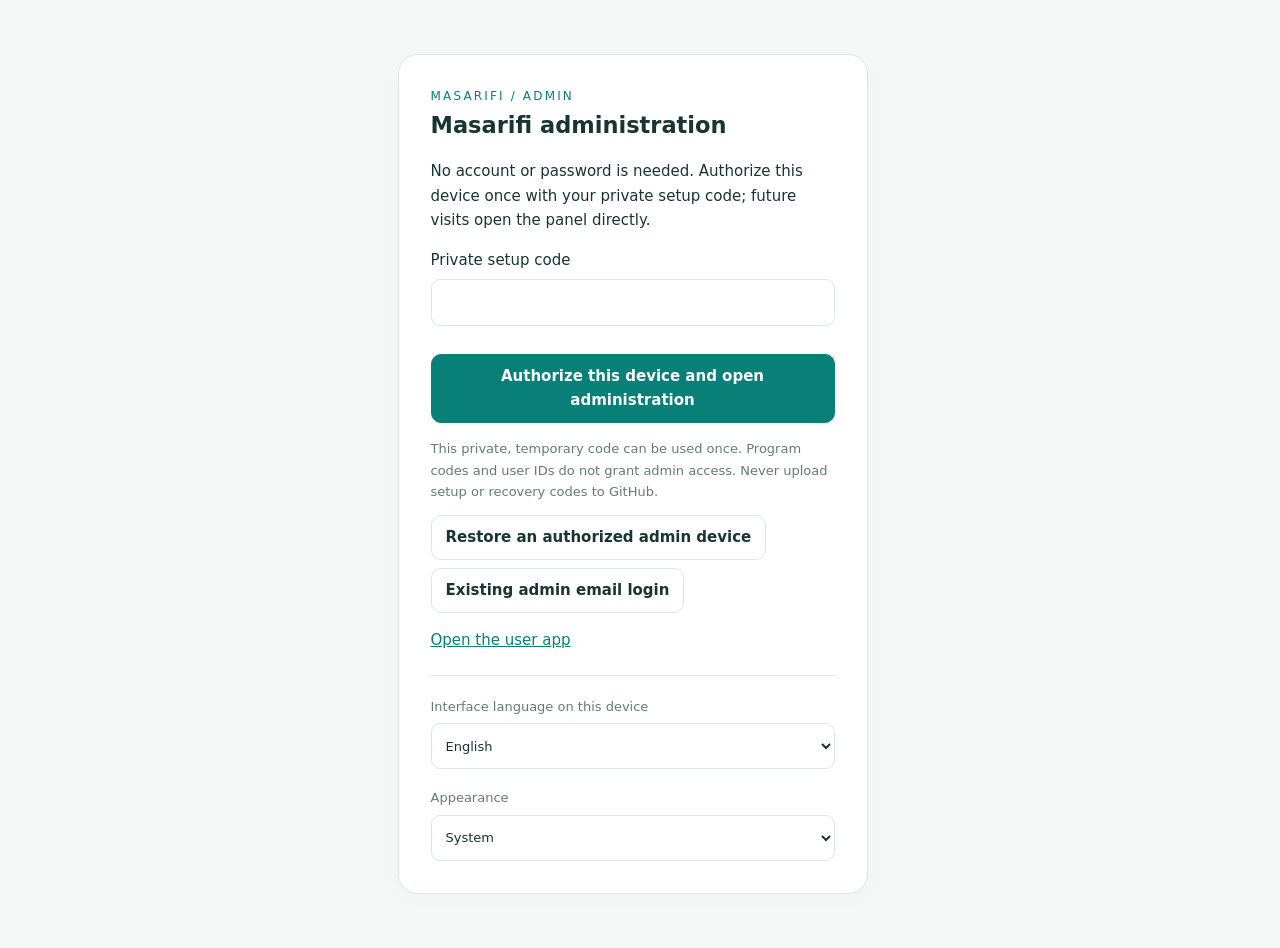
==== commit edd9002d: "Deploy exact Masarifi V8.6.0 admin package" ====
--- a/index.html
+++ b/index.html
@@ -1,8 +1,9 @@
-<!doctype html><html lang="ar" dir="rtl"><head><meta charset="utf-8"><meta name="viewport" content="width=device-width,initial-scale=1,viewport-fit=cover,interactive-widget=resizes-content"><meta name="robots" content="noindex,nofollow"><link rel="manifest" href="manifest.webmanifest"><link rel="icon" href="admin-icon.svg"><title>Masarifi — الإدارة</title><link rel="stylesheet" href="./app.css"><link rel="stylesheet" href="./app-experience.css"><link rel="stylesheet" href="./notification-preferences.css">
+<!doctype html><html lang="ar" dir="rtl"><head><meta charset="utf-8"><meta name="viewport" content="width=device-width,initial-scale=1,viewport-fit=cover,interactive-widget=resizes-content"><meta name="robots" content="noindex,nofollow"><title>Masarifi — الإدارة</title><link rel="manifest" href="manifest.webmanifest"><script src="./app-locale.js"></script><link rel="icon" href="admin-icon.svg"><link rel="stylesheet" href="./app.css"><link rel="stylesheet" href="./app-experience.css"><link rel="stylesheet" href="./notification-preferences.css">
 <link rel="stylesheet" href="./admin-command.css">
 <link rel="stylesheet" href="./interaction-shell.css">
 <link rel="stylesheet" href="./user-usage.css">
-</head><body data-app="admin" data-version="8.4.0"><div id="adminRoot"></div><dialog id="adminDialog"></dialog><script src="./vendors.js"></script><script src="./user-usage.js"></script><script>/* Generated by tools/configure_supabase.py. Public client config only. */
+<link rel="stylesheet" href="./theme-polish.css">
+</head><body data-app="admin" data-version="8.6.0"><div id="adminRoot"></div><dialog id="adminDialog"></dialog><script src="./vendors.js"></script><script src="./user-usage.js"></script><script>/* Generated by tools/configure_supabase.py. Public client config only. */
 window.MASARIFI_SUPABASE_AUTO = Object.freeze({
   automatic: false,
   realtime: true,
@@ -93,10 +94,11 @@
 }
 function setLocale(value){if(value==='ku')value='ar';if(!supported.includes(value))return false;locale=value;try{localStorage.setItem(storageKey,value);}catch{}refresh();return true;}
 Object.assign(catalog,{'بيانات المستخدمين على الخادم':{ar:'بيانات المستخدمين على الخادم',en:'User data on the server',tr:'Sunucudaki kullanıcı verileri',fr:'Données des utilisateurs sur le serveur'},'قياس البيانات غير متاح. حدّث بعد تفعيل خدمة القياس.':{ar:'قياس البيانات غير متاح. حدّث بعد تفعيل خدمة القياس.',en:'Data measurement is unavailable. Refresh after the measurement service is enabled.',tr:'Veri ölçümü kullanılamıyor. Ölçüm hizmeti etkinleştirildikten sonra yenileyin.',fr:'La mesure des données est indisponible. Actualisez après l’activation du service de mesure.'}});
+Object.assign(catalog,{'أدخل سعرًا غير سالب بدقة لا تتجاوز {digits} من المنازل العشرية.':{ar:'أدخل سعرًا غير سالب بدقة لا تتجاوز {digits} من المنازل العشرية.',en:'Enter a nonnegative price with at most {digits} decimal places.',tr:'En fazla {digits} ondalık basamaklı, negatif olmayan bir fiyat girin.',fr:'Saisissez un prix positif ou nul avec {digits} décimales au maximum.'}});
 window.MasarifiAdminLocale=Object.freeze({catalog,t,mark,writeText,option,html,setLocale,refresh,get locale(){return locale;},get direction(){return locale==='ar'?'rtl':'ltr';}});
 refresh();
 })();
-</script><script>(()=>{'use strict';
+</script><script>MasarifiLocale.attachAdmin(MasarifiAdminLocale);</script><script>(()=>{'use strict';
 // Localized markup is limited to authored UI; esc() remains for all external data.
 const locale=window.MasarifiAdminLocale,T=value=>locale?locale.t(value):String(value??''),M=value=>Array.isArray(value)?M(value[0])+value.slice(1).map(esc).join(''):locale?locale.mark(value):esc(value),H=(parts,...values)=>locale?locale.html(parts,...values):parts.reduce((out,part,i)=>out+part+(i<values.length?values[i]:''),''),O=(value,label,selected=false)=>locale?locale.option(value,label,selected):`<option value="${esc(value)}" ${selected?'selected':''}>${esc(label)}</option>`;
 
@@ -107,6 +109,25 @@
 const cols={requests:['request_no','program_code','plan_id','quoted_price_minor','status','contact_email','contact_phone','payment_reference','created_at'],subscriptions:['owner_user_id','plan_id','status','starts_at','ends_at','owner_device_limit','family_people_limit','viewer_people_limit','reason'],users:['display_name','contact_email','contact_phone','updated_at'],devices:['program_code','device_name','app_version','device_role','active','last_seen_at'],plans:['id','price_minor','duration_days','active'],payments:['user_id','amount_minor','currency','reference','confirmed_at','note'],usage:['day','event_name','total'],sync:['owner_user_id','revision','updated_at'],errors:['user_id','app_version','event_type','code','created_at'],audit:['action','target_type','target_id','created_at']};
 const labels={request_no:T('رقم الطلب'),program_code:T('كود البرنامج'),plan_id:T('الباقة'),quoted_price_minor:T('المبلغ'),status:T('الحالة'),contact_email:T('البريد'),contact_phone:T('الهاتف'),payment_reference:T('مرجع الدفع'),created_at:T('الإنشاء'),owner_user_id:T('صاحب الاشتراك'),starts_at:T('البداية'),ends_at:T('النهاية'),owner_device_limit:T('أجهزة المالك'),family_people_limit:T('إجمالي المشاركين'),viewer_people_limit:T('المشاهدون'),guest_device_limit:T('أجهزة المدعو'),reason:T('السبب'),display_name:T('الاسم'),updated_at:T('آخر تحديث'),device_name:T('الجهاز'),app_version:T('نسخة التطبيق'),device_role:T('نوع الجهاز'),active:T('فعال'),last_seen_at:T('آخر اتصال'),id:T('المعرّف'),price_minor:T('السعر'),duration_days:T('مدة بالأيام'),user_id:T('هوية المستخدم'),amount_minor:T('المبلغ'),currency:T('العملة'),reference:T('المرجع'),confirmed_at:T('تأكيد الدفع'),note:T('ملاحظة'),day:T('اليوم'),event_name:T('الميزة'),total:T('الإجمالي'),revision:T('مراجعة المزامنة'),event_type:T('نوع الخطأ'),code:T('الرمز'),action:T('الإجراء'),target_type:T('النوع'),target_id:T('المعرّف'),users:T('المستخدمون المسجلون'),online_now:T('متصلون الآن (120 ثانية)'),offline_registered:T('مسجلون غير متصلين الآن'),never_seen_registered:T('مسجلون لم يتصلوا بعد'),local_accounts:T('حسابات محلية'),online_accounts:T('حسابات عائلية أونلاين'),blocked_accounts:T('حسابات محظورة'),paused_accounts:T('حسابات موقوفة مؤقتًا'),unlimited_subscriptions:T('اشتراكات غير محدودة'),active_subscriptions:T('اشتراكات فعالة'),expired_subscriptions:T('منتهية'),expiring_7d:T('تنتهي خلال 7 أيام'),pending_requests:T('طلبات تنتظر المراجعة'),devices:T('أجهزة فعالة'),shared_boxes:T('صناديق منشورة'),shares:T('مشاركات فعالة'),confirmed_payments:T('دفعات مؤكدة'),whatsapp_number:T('رقم واتساب مع رمز الدولة'),support_email:T('بريد استقبال الطلبات'),share_enabled:T('تفعيل المشاركة'),sync_enabled:T('تفعيل مزامنة الأجهزة')};
 const b=(a,label,id='',cls='')=>H`<button type="button" data-a="${a}" data-id="${esc(id)}" class="${cls}">${M(label)}</button>`,field=(name,label,value='',type='text',extra='')=>H`<label>${M(label)}<input name="${name}" type="${type}" value="${esc(value)}" ${extra}></label>`,money=x=>new Intl.NumberFormat(locale?.locale||'ar',{style:'currency',currency:'TRY'}).format(Number(x)/100),dt=x=>x==='infinity'?T('غير محدود'):x?new Date(x).toLocaleString(locale?.locale||'ar'):'—';
+// v8.5 plan pricing helpers
+// This admin bundle has no accounting kernel; fallback matches engine.js/bank.js.
+const planMetals={XAU24:{metal:'gold',unit:'g',grade:'24K'},XAU22:{metal:'gold',unit:'g',grade:'22K'},XAU21:{metal:'gold',unit:'g',grade:'21K'},XAU18:{metal:'gold',unit:'g',grade:'18K'},XAG999:{metal:'silver',unit:'g',grade:'999'},XAG925:{metal:'silver',unit:'g',grade:'925'},XCU:{metal:'copper',unit:'kg',grade:''}};
+function planMetal(currency){return globalThis.Bank?.metals?.[currency]||planMetals[currency];}
+function planDigits(currency='TRY'){const supplied=globalThis.Core?.digits?.(currency),fallback=planMetal(currency)?3:['JPY','KRW'].includes(currency)?0:['LYD','JOD','OMR','KWD','BHD'].includes(currency)?3:2;return Number.isInteger(supplied)&&supplied>=0&&supplied<=12?supplied:fallback;}
+function planAssetLabel(currency='TRY',language=locale?.locale||'ar'){const metal=planMetal(currency),names={ar:{gold:'ذهب',silver:'فضة',copper:'نحاس'},tr:{gold:'Altın',silver:'Gümüş',copper:'Bakır'},en:{gold:'Gold',silver:'Silver',copper:'Copper'},fr:{gold:'Or',silver:'Argent',copper:'Cuivre'}};return metal?[names[language]?.[metal.metal]||metal.metal,metal.grade,metal.unit].filter(Boolean).join(' · '):currency;}
+const formatMinorUnitsExact=(value,digits,language,options)=>{const normal=new Intl.NumberFormat(language,options);let minor;try{minor=BigInt(value);}catch{return normal.format(Number(value)/10**digits);}const negative=minor<0n,absolute=negative?-minor:minor,scale=10n**BigInt(digits),whole=absolute/scale,minimum=normal.resolvedOptions().minimumFractionDigits;let fraction=digits?(absolute%scale).toString().padStart(digits,'0'):'';while(fraction.length>minimum&&fraction.endsWith('0'))fraction=fraction.slice(0,-1);const exact=new Intl.NumberFormat(language,{...options,minimumFractionDigits:fraction.length,maximumFractionDigits:fraction.length}),parts=exact.formatToParts(negative?(whole===0n?-1n:-whole):whole);return parts.map(part=>part.type==='fraction'?fraction:negative&&whole===0n&&part.type==='integer'?'0':part.value).join('');};
+function formatPlanAmount(value,currency='TRY',language=locale?.locale||'ar'){const digits=planDigits(currency),lang=language==='ar'?'ar-u-nu-latn':language;if(!planMetal(currency)&&/^[A-Z]{3}$/.test(currency))return formatMinorUnitsExact(value,digits,lang,{style:'currency',currency,maximumFractionDigits:digits});return formatMinorUnitsExact(value,digits,lang,{minimumFractionDigits:0,maximumFractionDigits:digits})+' '+planAssetLabel(currency,language);}
+function planDisplayText(plan){const language=locale?.locale||'ar',name=plan.labels?.[language]||plan.labels?.ar||plan.id;return String(name??'')+' · '+formatPlanAmount(plan.price_minor,plan.currency||'TRY',language);}
+function planOption(plan,selected=false){return H`<option value="${esc(plan.id)}" data-admin-plan-option="${esc(plan.id)}" ${selected?'selected':''}>${esc(planDisplayText(plan))}</option>`;}
+function invoicePlanName(labels,id,language=locale?.locale||'ar'){if(!labels||typeof labels!=='object'||Array.isArray(labels))return String(id??'');for(const key of [language,'ar','en','tr','fr'])if(typeof labels[key]==='string'&&labels[key].trim())return labels[key];return String(id??'');}
+function invoicePlanMark(invoice){return H`<span data-admin-invoice-labels="${esc(JSON.stringify(invoice.plan_label||{}))}" data-admin-invoice-plan-id="${esc(invoice.plan_id||'')}">${esc(invoicePlanName(invoice.plan_label,invoice.plan_id))}</span>`;}
+function refreshPlanOptions(){for(const option of document.querySelectorAll('[data-admin-plan-option]')){const plan=plans.find(p=>p.id===option.dataset.adminPlanOption);if(plan)option.textContent=planDisplayText(plan);}for(const node of document.querySelectorAll('[data-admin-price-minor]'))node.textContent=formatPlanAmount(node.dataset.adminPriceMinor,node.dataset.adminPriceCurrency||'TRY');for(const node of document.querySelectorAll('[data-admin-invoice-labels]')){let labels;try{labels=JSON.parse(node.dataset.adminInvoiceLabels);}catch{labels=null;}node.textContent=invoicePlanName(labels,node.dataset.adminInvoicePlanId);}}
+function planPriceInput(plan){const digits=planDigits(plan.currency||'TRY'),minor=BigInt(String(plan.price_minor)).toString().padStart(digits+1,'0');return digits?minor.slice(0,-digits)+'.'+minor.slice(-digits):minor;}
+function planPriceStep(currency='TRY'){const digits=planDigits(currency);return digits?'0.'+'0'.repeat(digits-1)+'1':'1';}
+function planPriceEditorLabel(currency='TRY'){return planMetal(currency)?currency+' ('+planAssetLabel(currency)+')':currency;}
+function parsePlanPriceMinor(value,currency='TRY'){const digits=planDigits(currency),text=String(value??'').trim(),parts=text.match(/^(\d+)(?:\.(\d+))?$|^\.(\d+)$/),invalid=()=>{throw Error(T('أدخل سعرًا غير سالب بدقة لا تتجاوز {digits} من المنازل العشرية.').replace('{digits}',String(digits)));};if(!parts)return invalid();const fraction=parts[2]||parts[3]||'';if(fraction.length>digits)return invalid();const minor=BigInt(parts[1]||'0')*10n**BigInt(digits)+BigInt(fraction.padEnd(digits,'0')||'0');if(minor>BigInt(Number.MAX_SAFE_INTEGER))return invalid();return Number(minor);}
+document.addEventListener('masarifi:locale',refreshPlanOptions);
+// end v8.5 plan pricing helpers
 const icons={close:'<path d="m6 6 12 12M6 18 18 6"/>',server:'<rect x="3" y="3" width="18" height="7" rx="2"/><rect x="3" y="14" width="18" height="7" rx="2"/><path d="M7 6.5h.01M7 17.5h.01M11 6.5h6M11 17.5h6"/>',dashboard:'<rect x="3" y="3" width="7" height="7" rx="2"/><rect x="14" y="3" width="7" height="7" rx="2"/><rect x="3" y="14" width="7" height="7" rx="2"/><rect x="14" y="14" width="7" height="7" rx="2"/>',directory:'<path d="M16 21v-2a4 4 0 0 0-4-4H6a4 4 0 0 0-4 4v2M22 21v-2a4 4 0 0 0-3-3.87"/><circle cx="9" cy="7" r="4"/><path d="M16 3.13a4 4 0 0 1 0 7.75"/>',messages:'<path d="M21 11.5a8.4 8.4 0 0 1-.9 3.8 8.5 8.5 0 0 1-7.6 4.7 8.4 8.4 0 0 1-3.8-.9L3 21l1.9-5.7a8.4 8.4 0 0 1-.9-3.8 8.5 8.5 0 0 1 4.7-7.6 8.4 8.4 0 0 1 3.8-.9h.5a8.5 8.5 0 0 1 8 8z"/>',settings:'<path d="m9 3-1 3-3 1 1 3-2 2 2 2-1 3 3 1 1 3h6l1-3 3-1-1-3 2-2-2-2 1-3-3-1-1-3z"/><circle cx="12" cy="12" r="3"/>',menu:'<path d="M4 6h16M4 12h16M4 18h16"/>',bell:'<path d="M18 8a6 6 0 0 0-12 0c0 7-3 7-3 9h18c0-2-3-2-3-9M10 21h4"/>',refresh:'<path d="M20 7a9 9 0 1 0 1 8M20 2v5h-5"/>',shield:'<path d="m12 3 8 3v5c0 5-4 8-8 10-4-2-8-5-8-10V6z"/><path d="m8 12 3 3 5-6"/>',connection:'<path d="M2 8.8a16 16 0 0 1 20 0M5 12.3a11 11 0 0 1 14 0M8.5 15.8a5.5 5.5 0 0 1 7 0"/><circle cx="12" cy="19" r="1"/>',moon:'<path d="M21 13a9 9 0 0 1-10-10 9 9 0 1 0 10 10z"/>',image:'<rect x="3" y="3" width="18" height="18" rx="3"/><circle cx="8" cy="8" r="1"/><path d="m21 15-5-5L5 21"/>',file:'<path d="M14 2H6a2 2 0 0 0-2 2v16a2 2 0 0 0 2 2h12a2 2 0 0 0 2-2V8zM14 2v6h6M8 13h8M8 17h5"/>',arrow:'<path d="M5 12h14m-6-6 6 6-6 6"/>',sun:'<circle cx="12" cy="12" r="4"/><path d="M12 2v2M12 20v2M2 12h2M20 12h2M5 5l1 1M18 18l1 1M5 19l1-1M18 6l1-1"/>'};
 function icon(name){return `<svg viewBox="0 0 24 24" fill="none" stroke="currentColor" stroke-width="1.7" stroke-linecap="round" stroke-linejoin="round" aria-hidden="true">${icons[name]||icons.file}</svg>`;}
 let adminAuthorized=false,themePreference='system';const systemTheme=window.matchMedia('(prefers-color-scheme: dark)');try{const saved=localStorage.getItem('masarifi.admin.theme.v1');if(['system','light','dark'].includes(saved))themePreference=saved;}catch{}
@@ -152,8 +173,8 @@
 function finishAdminNavigation(pin){if(adminNavigationCurrent(pin)){adminBackPending=false;updateAdminBack();}}
 function invalidateAdminNavigation(){noticeRouteSerial++;pendingNotice=null;serviceNavigation++;conversationSerial++;accountLoadSerial++;directorySerial++;serviceListSerial++;serviceContext++;loadFlight=null;adminBackPending=false;}
 function showAdminDialog(){dialog.showModal();trackAdminOverlay('dialog',true);}
-function allowCloseAdminDialog(){const form=dialog.querySelector('form');if(form?.getAttribute('aria-busy')==='true')return false;if(form&&dirtyAdminForms.has(form)&&!window.confirm(T('توجد تغييرات غير محفوظة. هل تريد تجاهلها ومتابعة التنقل؟')))return false;return true;}
-function closeAdminDialog(){if(!dialog.open||!allowCloseAdminDialog())return false;serviceNavigation++;noticeRouteSerial++;pendingNotice=null;dialog.close();trackAdminOverlay('dialog',false);return true;}
+async function allowCloseAdminDialog(){const form=dialog.querySelector('form'),epoch=privateEpoch,navigation=serviceNavigation,version=form?adminDraftVersions.get(form):null,value=form?window.MasarifiInteraction?.fingerprint?.(form):null;if(form?.getAttribute('aria-busy')==='true')return false;if(form&&dirtyAdminForms.has(form)){if(await window.MasarifiInteraction?.confirm?.(T('توجد تغييرات غير محفوظة. هل تريد تجاهلها ومتابعة التنقل؟'))!==true)return false;}return dialog.open&&epoch===privateEpoch&&navigation===serviceNavigation&&form===dialog.querySelector('form')&&(!form||form.getAttribute('aria-busy')!=='true'&&version===adminDraftVersions.get(form)&&value===window.MasarifiInteraction?.fingerprint?.(form));}
+async function closeAdminDialog(){if(!dialog.open||!await allowCloseAdminDialog())return false;serviceNavigation++;noticeRouteSerial++;pendingNotice=null;dialog.close();trackAdminOverlay('dialog',false);return true;}
 async function restoreAdminRoute(entry){const target=entry.route,prior=adminRouteState(),epoch=privateEpoch;adminRestoring=true;invalidateAdminNavigation();stopPoll();try{if(target.auth){if(target.auth==='email')emailLogin();else login();return;}if(!adminAuthorized||!user)return;
  const sameTab=tab===target.tab,sameAccount=currentAccount===target.account;
  tab=target.tab;offset=target.offset;directory={...target.directory};invoiceFilter=target.invoiceFilter;serviceSearch=target.search;serviceOffset=target.serviceOffset;settingsPage=target.settings;
@@ -169,14 +190,14 @@
  if(tab==='messages'&&target.thread&&!service.thread){const context=serviceContext,result=await api('service_thread',{thread_id:target.thread,limit:50});if(epoch!==privateEpoch||context!==serviceContext||tab!=='messages')return;absorbService(result,'replace');renderServiceDetail();markServiceRead();}
  }finally{adminRestoring=false;if(epoch===privateEpoch){adminRoute={route:adminRouteState(),scroll:entry.scroll||0};window.scrollTo(0,entry.scroll||0);updateAdminBack();}}
 }
-function adminBack(){const top=window.MasarifiInteraction?.topDialog?.();if(top?.open){if(top===dialog)closeAdminDialog();else{const cancel=new Event('cancel',{cancelable:true});if(top.dispatchEvent(cancel))top.close();}return true;}const operations=document.getElementById('masarifiAdminOperations');if(operations?.open){const cancel=new Event('cancel',{cancelable:true});if(operations.dispatchEvent(cancel))operations.close();return true;}const prefs=notificationPreferencesDialog();if(prefs?.open){const cancel=new Event('cancel',{cancelable:true});if(prefs.dispatchEvent(cancel))prefs.close();return true;}const shared=sharedAdminDialog();if(shared?.open){const cancel=new Event('cancel',{cancelable:true});if(shared.dispatchEvent(cancel))shared.close();return true;}if(adminRestoring)return true;
+async function adminBack(){const top=window.MasarifiInteraction?.topDialog?.();if(top?.open){if(top===dialog)closeAdminDialog();else{const cancel=new Event('cancel',{cancelable:true});if(top.dispatchEvent(cancel))top.close();}return true;}const operations=document.getElementById('masarifiAdminOperations');if(operations?.open){const cancel=new Event('cancel',{cancelable:true});if(operations.dispatchEvent(cancel))operations.close();return true;}const prefs=notificationPreferencesDialog();if(prefs?.open){const cancel=new Event('cancel',{cancelable:true});if(prefs.dispatchEvent(cancel))prefs.close();return true;}const shared=sharedAdminDialog();if(shared?.open){const cancel=new Event('cancel',{cancelable:true});if(shared.dispatchEvent(cancel))shared.close();return true;}if(adminRestoring)return true;
  if(dialog.open){closeAdminDialog();return true;}
  const overlay=adminOverlays.at(-1);if(overlay){if(overlay==='menu')setMenu(false);else if(overlay==='notices'){noticeOpen=false;noticeRouteSerial++;pendingNotice=null;renderNotices();}else if(overlay==='connection'){connectionOpen=false;renderConnection();}else trackAdminOverlay(overlay,false);return true;}
  if(adminBackPending){invalidateAdminNavigation();updateAdminBack();return true;}
  const previous=adminRoutes.at(-1);if(!previous)return false;
  const sameSettings=tab==='settings'&&previous.route.tab==='settings';
  if(service.sending||[...root.querySelectorAll('form')].some(form=>form.getAttribute('aria-busy')==='true'))return true;
- if(!sameSettings&&!allowLeaveService())return true;
+ if(!sameSettings&&!await allowLeaveService())return true;
  adminRoutes.pop();restoreAdminRoute(previous).catch(error=>{const node=document.getElementById('error');if(node)writeText(node,message(error));});return true;
 }
 // Shared permissions/update dialogs own their cancellation rules and close cleanup.
@@ -196,7 +217,7 @@
 function dateTimeISO(value,original=null){if(!value)return null;if(original&&localDateTime(original)===value)return new Date(original).toISOString();const date=new Date(value);if(!Number.isFinite(date.getTime())||localDateTime(date)!==String(value).slice(0,16))throw Error(T('اختر تاريخًا ووقتًا صالحين.'));return date.toISOString();}
 function dateMark(value){if(!value)return '—';return `<time data-admin-date="${esc(value)}">${esc(dt(value))}</time>`;}
 function numberMark(value){const number=Number(value);return Number.isFinite(number)?`<span data-admin-number="${number}">${esc(new Intl.NumberFormat(locale?.locale||'ar').format(number))}</span>`:esc(value??'—');}
-function moneyMark(value,currency='TRY'){const number=Number(value)/100,code=/^[A-Z]{3}$/.test(currency)?currency:'TRY';return `<span data-admin-number="${number}" data-admin-currency="${code}">${esc(new Intl.NumberFormat(locale?.locale||'ar',{style:'currency',currency:code}).format(number))}</span>`;}
+function moneyMark(value,currency='TRY'){return `<span data-admin-price-minor="${esc(value)}" data-admin-price-currency="${esc(currency)}">${esc(formatPlanAmount(value,currency))}</span>`;}
 const userApplicationURL='https://wowmobilya.github.io/Masarifi/';
 function client(){if(!c)c=supabase.createClient(cfg.url,cfg.key,{auth:{storageKey:'masarifi.admin.auth.v1',persistSession:true,autoRefreshToken:true}});return c;}
 let adminStorePromise,adminIdentityPromise;
@@ -243,8 +264,8 @@
 
 // Keep a successful screen mounted until its replacement arrives.
 function load(){if(tab==='settings'&&adminRoute?.route.tab!=='settings')settingsPage='general';if(adminAuthorized)trackAdminRoute();const key=JSON.stringify([privateEpoch,user?.id,tab,offset,directory,serviceSearch,serviceOffset,invoiceFilter,currentAccount]);if(loadFlight?.key===key)return loadFlight.promise;const promise=loadView();const entry={key,promise};loadFlight=entry;promise.then(()=>{if(loadFlight===entry)loadFlight=null;},()=>{if(loadFlight===entry)loadFlight=null;});return promise;}
-async function loadView(){const context=++serviceContext,epoch=privateEpoch,view=tab,previous=document.getElementById('screen'),retained=!!(previous&&shellView===view&&(previous.dataset.ready==='true'||view==='settings'&&previous.querySelector('.settings-workspace')));busy=true;loadFailed=false;if(!retained){shell();shellView=view;}const screen=document.getElementById('screen');screen.setAttribute('aria-busy','true');const errorNode=document.getElementById('error');if(errorNode)writeText(errorNode,'');try{if(view==='dashboard'){const overview=await api('overview');if(context!==serviceContext||epoch!==privateEpoch)return;lastRefresh=new Date().toISOString();renderDashboard(screen,overview);refreshNotices().catch(()=>{});consumePushRoute();return;}if(view==='data_usage'){if(!window.MasarifiAdminDataUsage)throw Error('usage_unavailable');await trackedRequest(()=>window.MasarifiAdminDataUsage.load(screen,{bridge:window.MasarifiAdminCommandBridge,current:()=>context===serviceContext&&epoch===privateEpoch&&tab==='data_usage',getLocale:()=>locale?.locale||'ar',offset}));if(context===serviceContext&&epoch===privateEpoch)lastRefresh=new Date().toISOString();return;}if(view==='server'){await loadServerHealth(screen,context,epoch);return;}if(view==='directory'){await loadDirectory();return;}if(view==='messages'){await loadServiceList();return;}if(view==='invoices'){await loadInvoices();return;}if(view==='campaigns'){await loadCampaigns();return;}if(view==='settings'){if(!retained)renderSettings(screen,{},false);const formStates=[...screen.querySelectorAll('#settingsForm,#billingForm')].map(form=>({form,version:adminDraftVersions.get(form)||0,clean:!dirtyAdminForms.has(form)&&form.getAttribute('aria-busy')!=='true'}));const [old,billing]=await Promise.all([api('settings'),api('billing_settings')]);if(context!==serviceContext||epoch!==privateEpoch)return;populateSettings(screen,billing,old,formStates);return;}if(view==='support'){screen.innerHTML=H`<section class="panel"><p class="notice">يوافق صاحب الصندوق صراحة على هوية مدير الدعم والمدة. كل فتح يسجّل في سجل الإدارة.</p><form id="supportForm">${field('grant_id',T('رقم موافقة الدعم'),'','text','required')}<button type="submit" class="primary">فتح المحتوى المسموح</button></form><div id="supportResult"></div></section>`;screen.querySelector('form').onsubmit=async e=>{e.preventDefault();const form=e.target,epoch=privateEpoch,context=serviceContext,current=()=>epoch===privateEpoch&&context===serviceContext&&tab==='support'&&form.isConnected;try{const r=await api('support',{grant_id:new FormData(form).get('grant_id')});if(!current())return;screen.querySelector('#supportResult').innerHTML=H`<pre>${esc(JSON.stringify(r,null,2))}</pre>`;}catch(ex){if(current())writeText(document.getElementById('error'),message(ex));}};return;}const fetched=await api(view,{limit:100,offset});if(context!==serviceContext||epoch!==privateEpoch)return;rows=fetched;if(view==='plans')plans=rows;renderTable(screen);}catch(e){if(context!==serviceContext||epoch!==privateEpoch)return;if(!document.getElementById('error')||e.message==='admin_forbidden'){clearPrivate();login(message(e));}else{loadFailed=true;const screen=document.getElementById('screen');if(retained)writeText(document.getElementById('error'),T('عرض آخر بيانات ناجحة؛ اضغط تحديث للمحاولة مجددًا.'));if(screen&&!retained&&view!=='settings'&&view!=='server')screen.innerHTML=H(['<p class="hint">تعذر تحميل الصفحة. أعد الاتصال أو اضغط تحديث.</p>']);if(view==='settings')screen?.querySelectorAll('.settings-loading').forEach(n=>writeText(n,T('تعذر تحميل الصفحة. أعد الاتصال أو اضغط تحديث.')));writeText(document.getElementById('error'),retained?T('عرض آخر بيانات ناجحة؛ اضغط تحديث للمحاولة مجددًا.')+' '+message(e):message(e));}}finally{if(context===serviceContext&&epoch===privateEpoch){busy=false;const screen=document.getElementById('screen');screen?.setAttribute('aria-busy','false');if(screen&&!loadFailed)screen.dataset.ready='true';trackAdminRoute();renderConnection();document.dispatchEvent(new CustomEvent('masarifi:admin-command-state'));}}}
-function renderTable(screen){const columns=cols[tab]||[];const cell=(r,k)=>['status','device_role'].includes(k)?T(controlled(r[k])):k.endsWith('_minor')?money(r[k]):/_at$/.test(k)?dt(r[k]):typeof r[k]==='boolean'?(r[k]?T('نعم'):T('لا')):r[k];screen.innerHTML=H`<section class="panel table-wrap"><table><thead><tr>${columns.map(k=>H`<th>${M(labels[k]||k)}</th>`).join('')}<th>إجراءات</th></tr></thead><tbody>${rows.map((r,i)=>H`<tr>${columns.map(k=>H`<td class="${['note','reason','code'].includes(k)?'long':''}">${['status','device_role'].includes(k)||typeof r[k]==='boolean'?M(cell(r,k)):k.endsWith('_minor')?moneyMark(r[k]):/_at$/.test(k)?dateMark(r[k]):typeof r[k]==='number'?numberMark(r[k]):esc(cell(r,k))}</td>`).join('')}<td><div class="row">${tab==='requests'&&r.status==='pending_review'?b('activate',T('تأكيد الدفع وتفعيل'),i)+b('reject',T('رفض'),i):''}${tab==='requests'?b('request-message',T('محادثة الطلب'),i):''}${tab==='requests'&&r.receipt_path?b('receipt',T('عرض الإثبات'),i):''}${tab==='subscriptions'?b('subscription',T('تعديل / تمديد'),i)+b('limits',T('حدود المشاركة'),i):''}${tab==='devices'&&r.active?b('revoke-device',T('فصل'),i):''}${tab==='plans'?b('plan',T('تعديل'),i):''}</div></td></tr>`).join('')}</tbody></table>${!rows.length?H(['<p class="hint">لا توجد بيانات.</p>']):''}</section><div class="row">${offset?b('prev',T('السابق')):''}${rows.length===100?b('next',T('التالي')):''}</div>`;}
+async function loadView(){const context=++serviceContext,epoch=privateEpoch,view=tab,previous=document.getElementById('screen'),retained=!!(previous&&shellView===view&&(previous.dataset.ready==='true'||view==='settings'&&previous.querySelector('.settings-workspace')));busy=true;loadFailed=false;if(!retained){shell();shellView=view;}const screen=document.getElementById('screen');screen.setAttribute('aria-busy','true');const errorNode=document.getElementById('error');if(errorNode)writeText(errorNode,'');try{if(view==='dashboard'){const overview=await api('overview');if(context!==serviceContext||epoch!==privateEpoch)return;lastRefresh=new Date().toISOString();renderDashboard(screen,overview);refreshNotices().catch(()=>{});consumePushRoute();return;}if(view==='data_usage'){if(!window.MasarifiAdminDataUsage)throw Error('usage_unavailable');await trackedRequest(()=>window.MasarifiAdminDataUsage.load(screen,{bridge:window.MasarifiAdminCommandBridge,current:()=>context===serviceContext&&epoch===privateEpoch&&tab==='data_usage',getLocale:()=>locale?.locale||'ar',offset}));if(context===serviceContext&&epoch===privateEpoch)lastRefresh=new Date().toISOString();return;}if(view==='server'){await loadServerHealth(screen,context,epoch);return;}if(view==='directory'){await loadDirectory();return;}if(view==='messages'){await loadServiceList();return;}if(view==='invoices'){await loadInvoices();return;}if(view==='campaigns'){await loadCampaigns();return;}if(view==='settings'){if(!retained)renderSettings(screen,{},false);const formStates=[...screen.querySelectorAll('#settingsForm,#billingForm')].map(form=>({form,version:adminDraftVersions.get(form)||0,clean:!dirtyAdminForms.has(form)&&form.getAttribute('aria-busy')!=='true'}));const [old,billing]=await Promise.all([api('settings'),api('billing_settings')]);if(context!==serviceContext||epoch!==privateEpoch)return;populateSettings(screen,billing,old,formStates);return;}if(view==='support'){screen.innerHTML=H`<section class="panel"><p class="notice">يوافق صاحب الصندوق صراحة على هوية مدير الدعم والمدة. كل فتح يسجّل في سجل الإدارة.</p><form id="supportForm">${field('grant_id',T('رقم موافقة الدعم'),'','text','required')}<button type="submit" class="primary">فتح المحتوى المسموح</button></form><div id="supportResult"></div></section>`;screen.querySelector('form').onsubmit=async e=>{e.preventDefault();const form=e.target;if(form.getAttribute('aria-busy')==='true'||!form.isConnected)return;const epoch=privateEpoch,context=serviceContext,grantId=new FormData(form).get('grant_id'),result=screen.querySelector('#supportResult'),controls=[...form.querySelectorAll('button,input,select,textarea')].map(node=>({node,disabled:node.disabled})),current=()=>epoch===privateEpoch&&context===serviceContext&&tab==='support'&&form.isConnected&&screen.querySelector('form')===form&&String(form.elements?.grant_id?.value??'')===String(grantId??'');form.setAttribute('aria-busy','true');controls.forEach(({node})=>node.disabled=true);result.innerHTML=H`<p class="hint" role="status">${M('جار التحميل…')}</p>`;const errorNode=document.getElementById('error');if(errorNode)writeText(errorNode,'');try{const r=await api('support',{grant_id:grantId});if(!current())return;result.innerHTML=H`<pre>${esc(JSON.stringify(r,null,2))}</pre>`;}catch(ex){if(current()){result.innerHTML='';writeText(document.getElementById('error'),message(ex));}}finally{if(!current())result.innerHTML='';controls.forEach(({node,disabled})=>node.disabled=disabled);form.removeAttribute('aria-busy');}};return;}const fetched=await api(view,{limit:100,offset});if(context!==serviceContext||epoch!==privateEpoch)return;rows=fetched;if(view==='plans')plans=rows;renderTable(screen);}catch(e){if(context!==serviceContext||epoch!==privateEpoch)return;if(!document.getElementById('error')||e.message==='admin_forbidden'){clearPrivate();login(message(e));}else{loadFailed=true;const screen=document.getElementById('screen');if(retained)writeText(document.getElementById('error'),T('عرض آخر بيانات ناجحة؛ اضغط تحديث للمحاولة مجددًا.'));if(screen&&!retained&&view!=='settings'&&view!=='server')screen.innerHTML=H(['<p class="hint">تعذر تحميل الصفحة. أعد الاتصال أو اضغط تحديث.</p>']);if(view==='settings')screen?.querySelectorAll('.settings-loading').forEach(n=>writeText(n,T('تعذر تحميل الصفحة. أعد الاتصال أو اضغط تحديث.')));writeText(document.getElementById('error'),retained?T('عرض آخر بيانات ناجحة؛ اضغط تحديث للمحاولة مجددًا.')+' '+message(e):message(e));}}finally{if(context===serviceContext&&epoch===privateEpoch){busy=false;const screen=document.getElementById('screen');screen?.setAttribute('aria-busy','false');if(screen&&!loadFailed)screen.dataset.ready='true';trackAdminRoute();renderConnection();document.dispatchEvent(new CustomEvent('masarifi:admin-command-state'));}}}
+function renderTable(screen){const columns=cols[tab]||[];const cell=(r,k)=>['status','device_role'].includes(k)?T(controlled(r[k])):k.endsWith('_minor')?money(r[k]):/_at$/.test(k)?dt(r[k]):typeof r[k]==='boolean'?(r[k]?T('نعم'):T('لا')):r[k];screen.innerHTML=H`<section class="panel table-wrap"><table><thead><tr>${columns.map(k=>H`<th>${M(labels[k]||k)}</th>`).join('')}<th>إجراءات</th></tr></thead><tbody>${rows.map((r,i)=>H`<tr>${columns.map(k=>H`<td class="${['note','reason','code'].includes(k)?'long':''}">${['status','device_role'].includes(k)||typeof r[k]==='boolean'?M(cell(r,k)):k.endsWith('_minor')?moneyMark(r[k],r.currency||r.quoted_currency||'TRY'):/_at$/.test(k)?dateMark(r[k]):typeof r[k]==='number'?numberMark(r[k]):esc(cell(r,k))}</td>`).join('')}<td><div class="row">${tab==='requests'&&r.status==='pending_review'?b('activate',T('تأكيد الدفع وتفعيل'),i)+b('reject',T('رفض'),i):''}${tab==='requests'?b('request-message',T('محادثة الطلب'),i):''}${tab==='requests'&&r.receipt_path?b('receipt',T('عرض الإثبات'),i):''}${tab==='subscriptions'?b('subscription',T('تعديل / تمديد'),i)+b('limits',T('حدود المشاركة'),i):''}${tab==='devices'&&r.active?b('revoke-device',T('فصل'),i):''}${tab==='plans'?b('plan',T('تعديل'),i):''}</div></td></tr>`).join('')}</tbody></table>${!rows.length?H(['<p class="hint">لا توجد بيانات.</p>']):''}</section><div class="row">${offset?b('prev',T('السابق')):''}${rows.length===100?b('next',T('التالي')):''}</div>`;}
 let campaignPreviewURL=null;function clearCampaignPreview(){if(campaignPreviewURL){URL.revokeObjectURL(campaignPreviewURL);campaignPreviewURL=null;}}
 function modal(title,html,submit){noticeRouteSerial++;clearCampaignPreview();dialog.innerHTML=H`<header class="dialog-head"><h2 id="adminDialogTitle">${M(title)}</h2>${b('close',T('إغلاق'))}</header><div class="dialog-body"><form class="dialog-form"><div class="dialog-form-scroll">${html}<p class="error" id="dialogError" role="alert"></p></div><footer class="dialog-actions row"><button type="submit" class="primary">حفظ واعتماد</button>${b('close',T('إلغاء'))}</footer></form></div>`;dialog.setAttribute('aria-labelledby','adminDialogTitle');serviceNavigation++;showAdminDialog();const form=dialog.querySelector('form'),epoch=privateEpoch,navigation=serviceNavigation,view=tab;let submitting=false;const current=()=>dialog.open&&dialog.querySelector('form')===form&&epoch===privateEpoch&&navigation===serviceNavigation&&view===tab;form.onsubmit=async e=>{e.preventDefault();if(submitting||!current())return;submitting=true;const data=new FormData(form),controls=[...dialog.querySelectorAll('button,input,select,textarea')].map(node=>({node,disabled:node.disabled}));controls.forEach(({node})=>node.disabled=true);form.setAttribute('aria-busy','true');try{await submit(data);if(!current())return;dialog.close();if(user)await load();}catch(ex){if(current())writeText(form.querySelector('#dialogError'),message(ex));}finally{submitting=false;controls.forEach(({node,disabled})=>node.disabled=disabled);form.removeAttribute('aria-busy');}};}
 function populateSettings(screen,billing={},nextSettings=settings,formStates=[]){
@@ -432,17 +453,17 @@
 // Acknowledge only the current, visible thread; coalesce reads and retry on the next refresh.
 const serviceReadCursors=new WeakMap(),serviceReadFlights=new WeakMap();
 function markServiceRead(){const conversation=service,thread=conversation.thread,through=conversation.messages.at(-1)?.id;if(!user||tab!=='messages'||!thread||!through||document.hidden||dialog.open||navigator.onLine===false)return Promise.resolve();if(serviceReadCursors.get(conversation)===through)return Promise.resolve();if(serviceReadFlights.has(conversation))return serviceReadFlights.get(conversation);const epoch=privateEpoch,context=serviceContext,current=()=>epoch===privateEpoch&&context===serviceContext&&service===conversation&&service.thread?.id===thread.id&&tab==='messages'&&!document.hidden&&!dialog.open;const task=api('service_read',{thread_id:thread.id,through_message_id:through}).then(()=>{if(!current())return;serviceReadCursors.set(conversation,through);return refreshNotices();}).catch(error=>{if(current()){const node=document.getElementById('serviceError');if(node)writeText(node,message(error));}}).finally(()=>{if(serviceReadFlights.get(conversation)===task)serviceReadFlights.delete(conversation);});serviceReadFlights.set(conversation,task);return task;}
-async function openService(data,openAction='service_open'){if(!allowLeaveService())return;const backPin=beginAdminNavigation();const context=serviceContext,epoch=privateEpoch,selection=++conversationSerial,account=accountLoadSerial,navigation=serviceNavigation,send=serviceSendSerial;const current=()=>adminNavigationCurrent(backPin)&&context===serviceContext&&epoch===privateEpoch&&selection===conversationSerial&&account===accountLoadSerial&&navigation===serviceNavigation&&!dialog.open;let result;try{result=await api(openAction,data);}catch(error){if(!current())return;throw error;}finally{finishAdminNavigation(backPin);}if(!current()||(service.sending&&send!==serviceSendSerial)||!allowLeaveService())return;service={thread:null,messages:[],hasOlder:false,serverCursor:null,olderCursor:null,loading:false,sending:false,draft:'',file:null,retry:null};tab='messages';menuOpen=false;shell();absorbService(result,'replace');await loadServiceList(current);if(!current())return;renderServiceDetail();markServiceRead();}
+async function openService(data,openAction='service_open'){const backPin=beginAdminNavigation();if(!await allowLeaveService()||!adminNavigationCurrent(backPin)){finishAdminNavigation(backPin);return;}const context=serviceContext,epoch=privateEpoch,selection=++conversationSerial,account=accountLoadSerial,navigation=serviceNavigation,send=serviceSendSerial;const current=()=>adminNavigationCurrent(backPin)&&context===serviceContext&&epoch===privateEpoch&&selection===conversationSerial&&account===accountLoadSerial&&navigation===serviceNavigation&&!dialog.open;let result;try{result=await api(openAction,data);}catch(error){if(!current())return;throw error;}finally{finishAdminNavigation(backPin);}if(!current()||(service.sending&&send!==serviceSendSerial)||!await allowLeaveService()||!current())return;service={thread:null,messages:[],hasOlder:false,serverCursor:null,olderCursor:null,loading:false,sending:false,draft:'',file:null,retry:null};tab='messages';menuOpen=false;shell();absorbService(result,'replace');await loadServiceList(current);if(!current())return;renderServiceDetail();markServiceRead();}
 async function refreshService(force=false){if(service.loading||!service.thread||tab!=='messages'||(!force&&(document.hidden||!navigator.onLine)))return;service.loading=true;const context=serviceContext,epoch=privateEpoch,conversation=service,threadId=service.thread.id;try{if(!service.serverCursor){const result=await api('service_thread',{thread_id:threadId,limit:50});if(context!==serviceContext||epoch!==privateEpoch||service!==conversation||tab!=='messages'||service.thread?.id!==threadId)return;absorbService(result,'replace');}else{let cursor=service.serverCursor,more=true,pages=0;while(more&&pages++<10){const result=await api('service_thread',{thread_id:threadId,after:cursor,limit:50});if(context!==serviceContext||epoch!==privateEpoch||service!==conversation||tab!=='messages'||service.thread?.id!==threadId)return;if(!result.messages?.length){if(result.thread)service.thread=result.thread;break;}absorbService(result,'newer');cursor=result.messages.at(-1).id;more=!!result.has_more;}}renderServiceDetail({preserveComposer:true});markServiceRead();}catch(e){if(context!==serviceContext||epoch!==privateEpoch||service!==conversation)return;const node=document.getElementById('serviceError');if(node)writeText(node,message(e));}finally{if(service===conversation)service.loading=false;}}
 async function olderService(){if(!service.hasOlder||!service.olderCursor||service.loading)return;service.loading=true;const context=serviceContext,epoch=privateEpoch,conversation=service,id=service.thread.id;try{const result=await api('service_thread',{thread_id:id,before:service.olderCursor,limit:50});if(context!==serviceContext||epoch!==privateEpoch||service!==conversation||tab!=='messages'||service.thread?.id!==id)return;absorbService(result,'older');renderServiceDetail({preserveComposer:true,prepend:true});}catch(e){if(context!==serviceContext||epoch!==privateEpoch||service!==conversation)return;const node=document.getElementById('serviceError');if(node)writeText(node,message(e));}finally{if(service===conversation)service.loading=false;}}
 async function sendService(e){e.preventDefault();if(service.loading||!service.thread)return;const thread=service.thread,form=e.target,body=form.elements.body.value.trim(),file=service.file;if(!body&&!file)return;const ext=file&&serviceMime[file.type];if(file&&(!ext||file.size>8000000)){writeText(form.querySelector('#serviceError'),T('المرفق يجب أن يكون صورة أو PDF حتى 8 MB.'));return;}const conversation=service;serviceSendSerial++;service.loading=true;service.sending=true;form.elements.body.disabled=true;form.elements.attachment.disabled=true;form.querySelector('[type=submit]').disabled=true;const context=serviceContext,epoch=privateEpoch;const key=body+'\n'+(file?.name||'')+'\n'+(file?.size||0);let attempt=service.retry?.key===key?service.retry:{key,client_id:uuid(),path:null};service.retry=attempt;try{if(file&&!attempt.path){const pin=await pinnedSession();const path=thread.user_id+'/'+thread.id+'/'+uuid()+'.'+ext;await uploadObject('masarifi-service',path,file,pin);attempt.path=path;}if(context!==serviceContext||epoch!==privateEpoch||service!==conversation||service.thread?.id!==thread.id)return;const result=await api('service_send',{thread_id:thread.id,client_id:attempt.client_id,body, ...(attempt.path?{attachment_path:attempt.path,attachment_name:file.name.slice(0,200)}:{})});if(context!==serviceContext||epoch!==privateEpoch||service!==conversation||service.thread?.id!==thread.id)return;service.messages=ordered([...service.messages,result.message]);service.draft='';service.file=null;service.retry=null;service.sending=false;renderServiceDetail();}catch(ex){if(context!==serviceContext||epoch!==privateEpoch||service!==conversation||service.thread?.id!==thread.id)return;service.sending=false;const current=document.querySelector('#serviceCompose');if(current){writeText(current.querySelector('#serviceError'),message(ex));current.elements.body.disabled=false;current.elements.attachment.disabled=false;current.querySelector('[type=submit]').disabled=false;}}finally{if(service===conversation){service.sending=false;service.loading=false;consumePushRoute(true);}}}
-async function loadInvoices(){const context=serviceContext,epoch=privateEpoch;const result=await api('service_invoices',{...(invoiceFilter?{user_id:invoiceFilter}:{}),offset,limit:30});if(context!==serviceContext||epoch!==privateEpoch||tab!=='invoices')return;document.getElementById('screen').innerHTML=H`<section class="panel"><div class="row section-heading"><p>الإيصالات الصادرة بعد تأكيد الدفع فقط.</p>${invoiceFilter?b('invoice-all',T('عرض جميع الفواتير')):''}</div><div class="invoice-list">${(result.invoices||[]).map(i=>H`<article class="invoice-row"><div><strong>${esc(i.invoice_no)}</strong><p>${esc(i.plan_label?.ar||i.plan_id)} · ${moneyMark(i.amount_minor)} · ${dateMark(i.issued_at)}</p></div>${b('invoice',T('عرض الفاتورة'),i.id)}</article>`).join('')||emptyNotice()}</div><div class="row pagination">${offset?b('prev',T('السابق')):''}<span>${offset+1}–${offset+(result.invoices||[]).length} من ${esc(result.total||0)}</span>${offset+(result.invoices||[]).length<result.total?b('next',T('التالي')):''}</div></section>`;}
-async function showInvoice(id){const pin=beginAdminNavigation();let result;try{result=await api('service_invoice',{invoice_id:id});}catch(error){if(!adminNavigationCurrent(pin))return;throw error;}finally{finishAdminNavigation(pin);}if(!adminNavigationCurrent(pin))return;const i=result;dialog.innerHTML=H`<article class="invoice-print" dir="${locale?.direction||'rtl'}" data-admin-direction><h2>فاتورة / إيصال اشتراك</h2><p><strong>${esc(i.invoice_no)}</strong> · ${dateMark(i.issued_at)}</p><dl><dt>المُصدر</dt><dd>${esc(i.issuer_name)}</dd><dt>رقم الطلب</dt><dd>${esc(i.request_no)}</dd><dt>الحساب</dt><dd><bdi>${esc(i.user_id)}</bdi></dd><dt>الباقة</dt><dd>${esc(i.plan_label?.ar||i.plan_id)}</dd><dt>المبلغ</dt><dd>${moneyMark(i.amount_minor,i.currency||'TRY')}</dd><dt>بداية الفترة</dt><dd>${dateMark(i.starts_at)}</dd><dt>نهايتها</dt><dd>${dateMark(i.ends_at)}</dd><dt>مرجع الدفع</dt><dd>${esc(i.payment_reference||'—')}</dd></dl></article><div class="row print-actions">${b('print-invoice',T('طباعة / حفظ PDF'))}${b('close',T('إغلاق'))}</div>`;serviceNavigation++;showAdminDialog();}
+async function loadInvoices(){const context=serviceContext,epoch=privateEpoch;const result=await api('service_invoices',{...(invoiceFilter?{user_id:invoiceFilter}:{}),offset,limit:30});if(context!==serviceContext||epoch!==privateEpoch||tab!=='invoices')return;document.getElementById('screen').innerHTML=H`<section class="panel"><div class="row section-heading"><p>الإيصالات الصادرة بعد تأكيد الدفع فقط.</p>${invoiceFilter?b('invoice-all',T('عرض جميع الفواتير')):''}</div><div class="invoice-list">${(result.invoices||[]).map(i=>H`<article class="invoice-row"><div><strong>${esc(i.invoice_no)}</strong><p>${invoicePlanMark(i)} · ${moneyMark(i.amount_minor,i.currency||'TRY')} · ${dateMark(i.issued_at)}</p></div>${b('invoice',T('عرض الفاتورة'),i.id)}</article>`).join('')||emptyNotice()}</div><div class="row pagination">${offset?b('prev',T('السابق')):''}<span>${offset+1}–${offset+(result.invoices||[]).length} من ${esc(result.total||0)}</span>${offset+(result.invoices||[]).length<result.total?b('next',T('التالي')):''}</div></section>`;}
+async function showInvoice(id){const pin=beginAdminNavigation();let result;try{result=await api('service_invoice',{invoice_id:id});}catch(error){if(!adminNavigationCurrent(pin))return;throw error;}finally{finishAdminNavigation(pin);}if(!adminNavigationCurrent(pin))return;const i=result;dialog.innerHTML=H`<article class="invoice-print" dir="${locale?.direction||'rtl'}" data-admin-direction><h2>فاتورة / إيصال اشتراك</h2><p><strong>${esc(i.invoice_no)}</strong> · ${dateMark(i.issued_at)}</p><dl><dt>المُصدر</dt><dd>${esc(i.issuer_name)}</dd><dt>رقم الطلب</dt><dd>${esc(i.request_no)}</dd><dt>الحساب</dt><dd><bdi>${esc(i.user_id)}</bdi></dd><dt>الباقة</dt><dd>${invoicePlanMark(i)}</dd><dt>المبلغ</dt><dd>${moneyMark(i.amount_minor,i.currency||'TRY')}</dd><dt>بداية الفترة</dt><dd>${dateMark(i.starts_at)}</dd><dt>نهايتها</dt><dd>${dateMark(i.ends_at)}</dd><dt>مرجع الدفع</dt><dd>${esc(i.payment_reference||'—')}</dd></dl></article><div class="row print-actions">${b('print-invoice',T('طباعة / حفظ PDF'))}${b('close',T('إغلاق'))}</div>`;serviceNavigation++;showAdminDialog();}
 
 async function controlAction(act,id){
  if(act==='directory-mode'){accountLoadSerial++;directory.mode=id;offset=0;currentAccount=null;await loadDirectory();return true;}
  if(act==='directory-next'||act==='directory-prev'){accountLoadSerial++;currentAccount=null;offset=Math.max(0,offset+(act==='directory-next'?25:-25));await loadDirectory();return true;}
- if(act==='account-back'){if(!adminBack())accountBack();return true;}
+ if(act==='account-back'){if(!await adminBack())accountBack();return true;}
  if(act==='dossier-tab'){serviceNavigation++;dossierTab=id;renderDossier();return true;}
  if(act==='account'){await loadAccount(id);return true;}
  if(act==='account-state'){
@@ -478,12 +499,12 @@
 let adminPreferencesAt=0,adminPreferencesOwner=null;
 function refreshAdminPreferences(force=false){const helper=window.MasarifiNotificationPreferences,identity=adminAuthorized?user?.id:null;if(!helper||!identity||navigator.onLine===false)return;if(!force&&adminPreferencesOwner===identity&&Date.now()-adminPreferencesAt<60000)return;adminPreferencesOwner=identity;adminPreferencesAt=Date.now();helper.refresh().catch(()=>{if(adminPreferencesOwner===identity)adminPreferencesAt=0;});}
 async function refreshNotices(){refreshAdminPreferences();if(noticeLoading||!user||document.hidden)return;if(navigator.onLine===false){scheduleNoticePoll();return;}const epoch=privateEpoch,serial=noticeSerial;noticeLoading=true;stopNoticePoll();try{const r=await controlApi('inbox');if(epoch!==privateEpoch||serial!==noticeSerial)return;notices=(r.messages||[]).filter(n=>n&&['campaign','system'].includes(n.source));applyNoticeCount(r,null);renderNotices();emitAdminUnread();}finally{if(epoch===privateEpoch){noticeLoading=false;scheduleNoticePoll();}}}
-function allowLeaveService(){if(service.sending)return false;const dirty=[...root.querySelectorAll('#settingsForm,#billingForm,#supportForm')].filter(form=>dirtyAdminForms.has(form));if(dirty.length){if(!window.confirm(T('توجد تغييرات غير محفوظة. هل تريد تجاهلها ومتابعة التنقل؟')))return false;dirty.forEach(form=>dirtyAdminForms.delete(form));}if(!service.draft&&!service.file)return true;if(!window.confirm(T('توجد مسودة رد غير مرسلة. هل تريد تجاهلها ومتابعة التنقل؟')))return false;service.draft='';service.file=null;service.retry=null;return true;}
+async function allowLeaveService(){if(service.sending||[...root.querySelectorAll('form')].some(form=>form.getAttribute('aria-busy')==='true'))return false;const epoch=privateEpoch,context=serviceContext,navigation=serviceNavigation,conversation=service,draft=service.draft,file=service.file,dirty=[...root.querySelectorAll('#settingsForm,#billingForm,#supportForm')].filter(form=>dirtyAdminForms.has(form)),forms=dirty.map(form=>({form,version:adminDraftVersions.get(form),value:window.MasarifiInteraction?.fingerprint?.(form)})),current=()=>epoch===privateEpoch&&context===serviceContext&&navigation===serviceNavigation&&conversation===service&&!service.sending&&draft===service.draft&&file===service.file&&forms.every(({form,version,value})=>form.isConnected&&form.getAttribute('aria-busy')!=='true'&&version===adminDraftVersions.get(form)&&value===window.MasarifiInteraction?.fingerprint?.(form));if(!dirty.length&&!draft&&!file)return true;const text=dirty.length?T('توجد تغييرات غير محفوظة. هل تريد تجاهلها ومتابعة التنقل؟'):T('توجد مسودة رد غير مرسلة. هل تريد تجاهلها ومتابعة التنقل؟');if(await window.MasarifiInteraction?.confirm?.(text)!==true||!current())return false;dirty.forEach(form=>dirtyAdminForms.delete(form));service.draft='';service.file=null;service.retry=null;return true;}
 function validNoticeId(id){return typeof id==='string'&&/^[0-9a-f]{8}-[0-9a-f]{4}-[0-9a-f]{4}-[0-9a-f]{4}-[0-9a-f]{12}$/i.test(id);}
-async function openRequestService(id,record=null){const request=record?.id===id?record:overviewRequests.find(item=>item.id===id)||(tab==='requests'?rows.find(item=>item.id===id):null),requester=request?.requester_user_id||request?.user_id;if(requester){await openService({request_id:id,user_id:requester});return;}if(!allowLeaveService())return;stopPoll();conversationSerial++;tab='requests';offset=0;invoiceFilter=null;currentAccount=null;await load();}
+async function openRequestService(id,record=null){const request=record?.id===id?record:overviewRequests.find(item=>item.id===id)||(tab==='requests'?rows.find(item=>item.id===id):null),requester=request?.requester_user_id||request?.user_id;if(requester){await openService({request_id:id,user_id:requester});return;}if(!await allowLeaveService())return;stopPoll();conversationSerial++;tab='requests';offset=0;invoiceFilter=null;currentAccount=null;await load();}
 function deferNotice(id,source){pendingNotice={id,source,context:serviceContext,epoch:privateEpoch,conversation:conversationSerial,account:accountLoadSerial,navigation:serviceNavigation};}
-async function openNotice(id,source='campaign'){if(!user)return;if(dialog.open||service.sending){deferNotice(id,source);noticeOpen=true;renderNotices();return;}if(!allowLeaveService())return;const context=serviceContext,epoch=privateEpoch,selection=++noticeRouteSerial,conversation=conversationSerial,account=accountLoadSerial,navigation=serviceNavigation;const current=()=>context===serviceContext&&epoch===privateEpoch&&selection===noticeRouteSerial&&conversation===conversationSerial&&account===accountLoadSerial&&navigation===serviceNavigation&&!dialog.open&&!service.sending;const r=await controlApi('notification',{id,source});if(!current())return;const target=r.message?.target||{kind:'notifications'};const ack=await controlApi('ack',{id,source,event:'opened'});if(!current())return;const item=notices.find(n=>n.id===id&&n.source===source);applyNoticeCount(ack,item&&!item.opened_at&&!item.read_at?-1:0);if(item)item.read_at=new Date().toISOString();acknowledgeNotice(item||{id,source});noticeOpen=false;renderNotices();emitAdminUnread();if(target.kind==='admin_thread'&&validNoticeId(target.id))await openService({thread_id:target.id},'service_thread');else if(target.kind==='request'&&validNoticeId(target.id))await openRequestService(target.id);else if(target.kind==='subscription'){tab='subscriptions';offset=0;await load();}else{noticeOpen=true;renderNotices();}}
-async function workspaceAction(act,id){if(act==='notification-preferences'){window.MasarifiNotificationPreferences?.open();return true;}if(act==='notices'){noticeOpen=!noticeOpen;if(!noticeOpen){noticeRouteSerial++;pendingNotice=null;}renderNotices();if(noticeOpen&&!notices.length)await refreshNotices();return true;}if(act==='notice-refresh'){refreshAdminPreferences(true);await refreshNotices();return true;}if(act==='notice-open'){const n=notices.find(n=>n.id===id);if(n)await openNotice(n.id,n.source);return true;}if(act==='notice-read'||act==='notice-dismiss'){const n=notices.find(n=>n.id===id);if(!n)return true;const epoch=privateEpoch,identity=user?.id;noticeSerial++;const result=await controlApi(act==='notice-read'?'ack':'dismiss',{id:n.id,source:n.source,...(act==='notice-read'?{event:'opened'}:{})});if(epoch!==privateEpoch||identity!==user?.id)return true;applyNoticeCount(result,!n.opened_at&&!n.read_at?-1:0);acknowledgeNotice(n);if(act==='notice-read')n.read_at=new Date().toISOString();else notices=notices.filter(x=>x!==n);renderNotices();emitAdminUnread();return true;}if(act==='notice-dismiss-all'){const epoch=privateEpoch,identity=user?.id;noticeSerial++;const result=await controlApi('dismiss_all');if(epoch!==privateEpoch||identity!==user?.id)return true;notices.forEach(acknowledgeNotice);applyNoticeCount(result,-adminUnread());notices=[];renderNotices();emitAdminUnread();return true;}if(act==='queue-thread'){await openService({thread_id:id},'service_thread');return true;}if(act==='queue-request'){const request=overviewRequests.find(r=>r.id===id);await openRequestService(id,request);return true;}if(act==='queue-account'){if(!allowLeaveService())return true;tab='directory';currentAccount=id;await load();return true;}if(act==='push-enable'){await enableAdminPush();return true;}if(act==='push-disable'){await disableAdminPush();renderNotices();document.dispatchEvent(new CustomEvent('masarifi:push-disabled'));return true;}return false;}
+async function openNotice(id,source='campaign'){if(!user)return;if(dialog.open||service.sending){deferNotice(id,source);noticeOpen=true;renderNotices();return;}if(!await allowLeaveService())return;const context=serviceContext,epoch=privateEpoch,selection=++noticeRouteSerial,conversation=conversationSerial,account=accountLoadSerial,navigation=serviceNavigation;const current=()=>context===serviceContext&&epoch===privateEpoch&&selection===noticeRouteSerial&&conversation===conversationSerial&&account===accountLoadSerial&&navigation===serviceNavigation&&!dialog.open&&!service.sending;const r=await controlApi('notification',{id,source});if(!current())return;const target=r.message?.target||{kind:'notifications'};const ack=await controlApi('ack',{id,source,event:'opened'});if(!current())return;const item=notices.find(n=>n.id===id&&n.source===source);applyNoticeCount(ack,item&&!item.opened_at&&!item.read_at?-1:0);if(item)item.read_at=new Date().toISOString();acknowledgeNotice(item||{id,source});noticeOpen=false;renderNotices();emitAdminUnread();if(target.kind==='admin_thread'&&validNoticeId(target.id))await openService({thread_id:target.id},'service_thread');else if(target.kind==='request'&&validNoticeId(target.id))await openRequestService(target.id);else if(target.kind==='subscription'){tab='subscriptions';offset=0;await load();}else{noticeOpen=true;renderNotices();}}
+async function workspaceAction(act,id){if(act==='notification-preferences'){window.MasarifiNotificationPreferences?.open();return true;}if(act==='notices'){noticeOpen=!noticeOpen;if(!noticeOpen){noticeRouteSerial++;pendingNotice=null;}renderNotices();if(noticeOpen&&!notices.length)await refreshNotices();return true;}if(act==='notice-refresh'){refreshAdminPreferences(true);await refreshNotices();return true;}if(act==='notice-open'){const n=notices.find(n=>n.id===id);if(n)await openNotice(n.id,n.source);return true;}if(act==='notice-read'||act==='notice-dismiss'){const n=notices.find(n=>n.id===id);if(!n)return true;const epoch=privateEpoch,identity=user?.id;noticeSerial++;const result=await controlApi(act==='notice-read'?'ack':'dismiss',{id:n.id,source:n.source,...(act==='notice-read'?{event:'opened'}:{})});if(epoch!==privateEpoch||identity!==user?.id)return true;applyNoticeCount(result,!n.opened_at&&!n.read_at?-1:0);acknowledgeNotice(n);if(act==='notice-read')n.read_at=new Date().toISOString();else notices=notices.filter(x=>x!==n);renderNotices();emitAdminUnread();return true;}if(act==='notice-dismiss-all'){const epoch=privateEpoch,identity=user?.id;noticeSerial++;const result=await controlApi('dismiss_all');if(epoch!==privateEpoch||identity!==user?.id)return true;notices.forEach(acknowledgeNotice);applyNoticeCount(result,-adminUnread());notices=[];renderNotices();emitAdminUnread();return true;}if(act==='queue-thread'){await openService({thread_id:id},'service_thread');return true;}if(act==='queue-request'){const request=overviewRequests.find(r=>r.id===id);await openRequestService(id,request);return true;}if(act==='queue-account'){if(!await allowLeaveService())return true;tab='directory';currentAccount=id;await load();return true;}if(act==='push-enable'){await enableAdminPush();return true;}if(act==='push-disable'){await disableAdminPush();renderNotices();document.dispatchEvent(new CustomEvent('masarifi:push-disabled'));return true;}return false;}
 let pushAttempt=0;
 function adminWorkerPaths(){const combined=/\/admin\.html$/.test(location.pathname);return {script:combined?'./admin/push-sw.js':'./sw.js',scope:combined?'./admin/':'./'};}
 function adminPushRegistration(reg){const paths=adminWorkerPaths(),scope=new URL(paths.scope,location.href).href,script=new URL(paths.script,location.href).href,workers=[reg?.active,reg?.waiting,reg?.installing].filter(Boolean);return reg?.scope===scope&&workers.length>0&&workers.every(worker=>worker.scriptURL===script)?reg:null;}
@@ -511,7 +532,7 @@
 navigator.serviceWorker?.addEventListener?.('message',event=>{const data=event.data;if(data?.type!=='OPEN_ADMIN_NOTIFICATIONS'||!user)return;if(validNoticeId(data.id)&&['system','campaign'].includes(data.source)){deferNotice(data.id,data.source);consumePushRoute();}else{noticeOpen=true;renderNotices();}});
 
 root.addEventListener('keydown',e=>{const item=e.target.closest('[data-a=settings-section]');if(!item||!['ArrowLeft','ArrowRight','Home','End'].includes(e.key))return;e.preventDefault();const items=[...item.parentElement.querySelectorAll('[data-a=settings-section]')],index=items.indexOf(item),step=(e.key==='ArrowRight'?1:-1)*(document.documentElement.dir==='rtl'?-1:1),next=e.key==='Home'?0:e.key==='End'?items.length-1:(index+step+items.length)%items.length;settingsSection(items[next].dataset.id,true);});
-root.addEventListener('click',async e=>{const el=e.target.closest('[data-a]');if(!el)return;const act=el.dataset.a,index=el.dataset.id,r=rows[Number(index)],epoch=privateEpoch,context=serviceContext,navigation=serviceNavigation,currentAction=()=>epoch===privateEpoch&&context===serviceContext&&navigation===serviceNavigation;try{if(act==='admin-back'){adminBack();return;}if(act==='startup-retry'){await startAdmin();return;}if(act==='push-enable'){await enableAdminPush();return;}if(await identityAction(act))return;if(!currentAction())return;if(act==='menu'){setMenu(!menuOpen);return;}if(act==='connection'){connectionOpen=!connectionOpen;renderConnection();return;}if(act==='connection-refresh'){await checkAdminConnection();return;}if(act==='server-probe'){await measureServerConnection();return;}if(act==='server-repair'){safeServerRepair();return;}if(act==='account-delete'){await reviewAccountDeletion();return;}if(act==='deletion-review'){await reviewAccountDeletion(index);return;}if(act==='theme'){setAdminTheme(document.documentElement.dataset.theme==='dark'?'light':'dark');return;}if(act==='permissions'||act==='updates'){document.dispatchEvent(new CustomEvent('masarifi:'+act));return;}if(act==='service-image'){await showPrivateImage(index);return;}if(act==='settings-section'){settingsSection(index);return;}if(act==='dashboard-open'){if(!dashboardTargets[index]||!allowLeaveService())return;stopPoll();conversationSerial++;tab=dashboardTargets[index];menuOpen=false;offset=0;invoiceFilter=null;currentAccount=null;if(tab==='directory')directory={mode:'all',presence:index==='online_now'?'online':index==='offline_registered'?'offline':'all',search:''};await load();return;}if(act==='tab'){if(index==='settings'&&tab==='settings'){setMenu(false);return;}if(!allowLeaveService())return;stopPoll();conversationSerial++;tab=index;setMenu(false);offset=0;invoiceFilter=null;currentAccount=null;await load();}else if(await workspaceAction(act,index,el))return;else if(!currentAction())return;else if(await controlAction(act,index,el))return;else if(!currentAction())return;else if(act==='refresh'){if(tab==='messages'&&service.thread)await refreshService(true);else{if(!allowLeaveService())return;await load();}}else if(act==='service-thread'){await openService({thread_id:index},'service_thread');}else if(act==='service-back'){if(!adminBack()&&allowLeaveService()){stopPoll();conversationSerial++;clearServiceImages();service.thread=null;service.messages=[];await loadServiceList();}}else if(act==='service-refresh'){await refreshService(true);}else if(act==='service-older'){await olderService();}else if(act==='service-next'||act==='service-prev'){serviceOffset=Math.max(0,serviceOffset+(act==='service-next'?30:-30));await loadServiceList();}else if(act==='service-attachment'){const m=service.messages.find(x=>x.id===index);if(!m||!service.thread)throw Error('invalid_attachment');const url=await signedAttachment(m.attachment_path,service.thread);window.open(url,'_blank','noopener,noreferrer');}else if(act==='invoice'){await showInvoice(index);}else if(act==='print-invoice'){window.print();}else if(act==='invoice-all'){invoiceFilter=null;offset=0;await load();}else if(act==='request-message'){if(r)await openRequestService(r.id,r);}else if(act==='logout'){modal(T('فصل جهاز الإدارة'),H`<p class="notice">احتفظ برمز استعادة الإدارة أولًا. سيُحذف رمز الدخول المحفوظ من هذا المتصفح، ولا يحذف ذلك بيانات المستخدمين.</p><label class="check"><input name="confirmed" type="checkbox" required>حفظت وسيلة الاستعادة وأؤكد الفصل.</label>`,async()=>{await disableAdminPush().catch(()=>{});clearPrivate();root.innerHTML=H(['<section class="panel login">جار فصل الجهاز…</section>']);let failure=null;try{const result=await boundedRequest(()=>client().auth.signOut({scope:'local'}));if(result.error)throw result.error;}catch(ex){failure=ex;}try{if(window.DeviceIdentity)await(await adminIdentity()).forget();}catch(ex){failure=ex;}finally{user=null;login(failure?message(failure):'');}});}else if(act==='next'||act==='prev'){offset=Math.max(0,offset+(act==='next'?1:-1)*(tab==='invoices'?30:100));await load();}else if(act==='recover'){await requestAdminPasswordRecovery(root.querySelector('#loginForm'),el);}else if(act==='activate'){const pin=beginAdminNavigation();try{plans=await api('plans');}finally{finishAdminNavigation(pin);}if(!adminNavigationCurrent(pin))return;modal(T('تأكيد الدفع وتفعيل الاشتراك'),H`<p>${esc(r.request_no)} · ${moneyMark(r.quoted_price_minor)}</p><label>الباقة<select name="plan">${plans.map(p=>H`<option value="${esc(p.id)}" ${p.id===r.plan_id?'selected':''}>${esc(p.labels.ar||p.id)} · ${money(p.price_minor)}</option>`).join('')}</select></label><div class="fields">${field('start',T('بداية الاشتراك'),localDateTime(new Date()),'datetime-local','required')}${field('end',T('نهاية اختيارية؛ فارغة = مدة الباقة'),'','datetime-local')}</div>${field('reference',T('مرجع الدفع'),r.payment_reference)}${field('note',T('ملاحظة'))}<label class="check"><input type="checkbox" name="confirmed" required>تحققت من استلام الدفع الفعلي وأعتمد التفعيل.</label>`,f=>api('activate',{request_id:r.id,plan_id:f.get('plan'),payment_confirmed:!!f.get('confirmed'),starts_at:dateTimeISO(f.get('start')),ends_at:dateTimeISO(f.get('end')),payment_reference:f.get('reference'),note:f.get('note')}));}else if(act==='reject')modal(T('رفض طلب الاشتراك'),field('reason',T('السبب'),'','text','required minlength="2"'),f=>api('reject',{request_id:r.id,reason:f.get('reason')}));else if(act==='subscription')subscriptionEditor(r);else if(act==='limits')modal(T('حدود هذا الاشتراك'),H`<div class="fields">${['owner_device_limit','family_people_limit','viewer_people_limit','guest_device_limit'].map(k=>field(k,labels[k],r[k],'number','min="0" required')).join('')}</div>${['share_enabled','sync_enabled'].map(k=>H`<label class="check"><input name="${k}" type="checkbox" ${r[k]?'checked':''}>${M(labels[k])}</label>`).join('')}${field('reason',T('السبب'),'','text','required minlength="2"')}`,f=>api('update_limits',{subscription_id:r.id,...Object.fromEntries(['owner_device_limit','family_people_limit','viewer_people_limit','guest_device_limit'].map(k=>[k,Number(f.get(k))])),share_enabled:!!f.get('share_enabled'),sync_enabled:!!f.get('sync_enabled'),reason:f.get('reason')}));else if(act==='revoke-device')modal(T('فصل الجهاز'),H`<p>${esc(r.program_code)}</p><p>يتوقف الوصول الجديد من جلسة هذا الجهاز.</p><label class="check"><input name="confirmed" type="checkbox" required>أؤكد الفصل</label>`,()=>api('revoke_device',{device_id:r.id}));else if(act==='plan')modal(T('تعديل الباقة'),field('price',T('السعر بالليرة'),r.price_minor/100,'number','min="0" step="0.01" required')+field('days',T('المدة بالأيام'),r.duration_days,'number','min="1" required')+['ar','tr','en','fr'].map(l=>field(l,['اسم الباقة · ',l],r.labels[l]||'')).join('')+H`<label class="check"><input type="checkbox" name="active" ${r.active?'checked':''}>تظهر للمستخدمين</label>`,f=>api('update_plan',{id:r.id,price_minor:Math.round(Number(f.get('price'))*100),duration_days:Number(f.get('days')),labels:{...r.labels,...Object.fromEntries(['ar','tr','en','fr'].map(l=>[l,f.get(l)]))},active:!!f.get('active')}));else if(act==='receipt'){const pin=beginAdminNavigation();let out;try{out=await client().storage.from('masarifi-receipts').createSignedUrl(r.receipt_path,60);}finally{finishAdminNavigation(pin);}if(!adminNavigationCurrent(pin))return;if(out.error)throw out.error;modal(T('إثبات الدفع'),H`<a href="${esc(out.data.signedUrl)}" target="_blank" rel="noopener noreferrer">فتح الإيصال — رابط صالح لدقيقة واحدة</a>`,async()=>{});}}catch(ex){if(!currentAction())return;const errorNode=document.getElementById('error')||document.getElementById('authError');if(errorNode)writeText(errorNode,message(ex));}});
+root.addEventListener('click',async e=>{const el=e.target.closest('[data-a]');if(!el)return;const act=el.dataset.a,index=el.dataset.id,r=rows[Number(index)],epoch=privateEpoch,context=serviceContext,navigation=serviceNavigation,currentAction=()=>epoch===privateEpoch&&context===serviceContext&&navigation===serviceNavigation;try{if(act==='admin-back'){adminBack();return;}if(act==='startup-retry'){await startAdmin();return;}if(act==='push-enable'){await enableAdminPush();return;}if(await identityAction(act))return;if(!currentAction())return;if(act==='menu'){setMenu(!menuOpen);return;}if(act==='connection'){connectionOpen=!connectionOpen;renderConnection();return;}if(act==='connection-refresh'){await checkAdminConnection();return;}if(act==='server-probe'){await measureServerConnection();return;}if(act==='server-repair'){safeServerRepair();return;}if(act==='account-delete'){await reviewAccountDeletion();return;}if(act==='deletion-review'){await reviewAccountDeletion(index);return;}if(act==='theme'){setAdminTheme(document.documentElement.dataset.theme==='dark'?'light':'dark');return;}if(act==='permissions'||act==='updates'){document.dispatchEvent(new CustomEvent('masarifi:'+act));return;}if(act==='service-image'){await showPrivateImage(index);return;}if(act==='settings-section'){settingsSection(index);return;}if(act==='dashboard-open'){if(!dashboardTargets[index]||!await allowLeaveService())return;stopPoll();conversationSerial++;tab=dashboardTargets[index];menuOpen=false;offset=0;invoiceFilter=null;currentAccount=null;if(tab==='directory')directory={mode:'all',presence:index==='online_now'?'online':index==='offline_registered'?'offline':'all',search:''};await load();return;}if(act==='tab'){if(index==='settings'&&tab==='settings'){setMenu(false);return;}if(!await allowLeaveService())return;stopPoll();conversationSerial++;tab=index;setMenu(false);offset=0;invoiceFilter=null;currentAccount=null;await load();}else if(await workspaceAction(act,index,el))return;else if(!currentAction())return;else if(await controlAction(act,index,el))return;else if(!currentAction())return;else if(act==='refresh'){if(tab==='messages'&&service.thread)await refreshService(true);else{if(!await allowLeaveService())return;await load();}}else if(act==='service-thread'){await openService({thread_id:index},'service_thread');}else if(act==='service-back'){if(!await adminBack()&&await allowLeaveService()){stopPoll();conversationSerial++;clearServiceImages();service.thread=null;service.messages=[];await loadServiceList();}}else if(act==='service-refresh'){await refreshService(true);}else if(act==='service-older'){await olderService();}else if(act==='service-next'||act==='service-prev'){serviceOffset=Math.max(0,serviceOffset+(act==='service-next'?30:-30));await loadServiceList();}else if(act==='service-attachment'){const m=service.messages.find(x=>x.id===index);if(!m||!service.thread)throw Error('invalid_attachment');const url=await signedAttachment(m.attachment_path,service.thread);window.open(url,'_blank','noopener,noreferrer');}else if(act==='invoice'){await showInvoice(index);}else if(act==='print-invoice'){window.print();}else if(act==='invoice-all'){invoiceFilter=null;offset=0;await load();}else if(act==='request-message'){if(r)await openRequestService(r.id,r);}else if(act==='logout'){modal(T('فصل جهاز الإدارة'),H`<p class="notice">احتفظ برمز استعادة الإدارة أولًا. سيُحذف رمز الدخول المحفوظ من هذا المتصفح، ولا يحذف ذلك بيانات المستخدمين.</p><label class="check"><input name="confirmed" type="checkbox" required>حفظت وسيلة الاستعادة وأؤكد الفصل.</label>`,async()=>{await disableAdminPush().catch(()=>{});clearPrivate();root.innerHTML=H(['<section class="panel login">جار فصل الجهاز…</section>']);let failure=null;try{const result=await boundedRequest(()=>client().auth.signOut({scope:'local'}));if(result.error)throw result.error;}catch(ex){failure=ex;}try{if(window.DeviceIdentity)await(await adminIdentity()).forget();}catch(ex){failure=ex;}finally{user=null;login(failure?message(failure):'');}});}else if(act==='next'||act==='prev'){offset=Math.max(0,offset+(act==='next'?1:-1)*(tab==='invoices'?30:100));await load();}else if(act==='recover'){await requestAdminPasswordRecovery(root.querySelector('#loginForm'),el);}else if(act==='activate'){const pin=beginAdminNavigation();try{plans=await api('plans');}finally{finishAdminNavigation(pin);}if(!adminNavigationCurrent(pin))return;modal(T('تأكيد الدفع وتفعيل الاشتراك'),H`<p>${esc(r.request_no)} · ${moneyMark(r.quoted_price_minor,r.quoted_currency||'TRY')}</p><label>الباقة<select name="plan">${plans.map(p=>planOption(p,p.id===r.plan_id)).join('')}</select></label><div class="fields">${field('start',T('بداية الاشتراك'),localDateTime(new Date()),'datetime-local','required')}${field('end',T('نهاية اختيارية؛ فارغة = مدة الباقة'),'','datetime-local')}</div>${field('reference',T('مرجع الدفع'),r.payment_reference)}${field('note',T('ملاحظة'))}<label class="check"><input type="checkbox" name="confirmed" required>تحققت من استلام الدفع الفعلي وأعتمد التفعيل.</label>`,f=>api('activate',{request_id:r.id,plan_id:f.get('plan'),payment_confirmed:!!f.get('confirmed'),starts_at:dateTimeISO(f.get('start')),ends_at:dateTimeISO(f.get('end')),payment_reference:f.get('reference'),note:f.get('note')}));}else if(act==='reject')modal(T('رفض طلب الاشتراك'),field('reason',T('السبب'),'','text','required minlength="2"'),f=>api('reject',{request_id:r.id,reason:f.get('reason')}));else if(act==='subscription')subscriptionEditor(r);else if(act==='limits')modal(T('حدود هذا الاشتراك'),H`<div class="fields">${['owner_device_limit','family_people_limit','viewer_people_limit','guest_device_limit'].map(k=>field(k,labels[k],r[k],'number','min="0" required')).join('')}</div>${['share_enabled','sync_enabled'].map(k=>H`<label class="check"><input name="${k}" type="checkbox" ${r[k]?'checked':''}>${M(labels[k])}</label>`).join('')}${field('reason',T('السبب'),'','text','required minlength="2"')}`,f=>api('update_limits',{subscription_id:r.id,...Object.fromEntries(['owner_device_limit','family_people_limit','viewer_people_limit','guest_device_limit'].map(k=>[k,Number(f.get(k))])),share_enabled:!!f.get('share_enabled'),sync_enabled:!!f.get('sync_enabled'),reason:f.get('reason')}));else if(act==='revoke-device')modal(T('فصل الجهاز'),H`<p>${esc(r.program_code)}</p><p>يتوقف الوصول الجديد من جلسة هذا الجهاز.</p><label class="check"><input name="confirmed" type="checkbox" required>أؤكد الفصل</label>`,()=>api('revoke_device',{device_id:r.id}));else if(act==='plan')modal(T('تعديل الباقة'),field('price',[T('السعر')+' · ',planPriceEditorLabel(r.currency||'TRY')],planPriceInput(r),'number','min="0" step="'+planPriceStep(r.currency||'TRY')+'" required')+field('days',T('المدة بالأيام'),r.duration_days,'number','min="1" required')+['ar','tr','en','fr'].map(l=>field(l,['اسم الباقة · ',l],r.labels[l]||'')).join('')+H`<label class="check"><input type="checkbox" name="active" ${r.active?'checked':''}>تظهر للمستخدمين</label>`,f=>api('update_plan',{id:r.id,price_minor:parsePlanPriceMinor(f.get('price'),r.currency||'TRY'),duration_days:Number(f.get('days')),labels:{...r.labels,...Object.fromEntries(['ar','tr','en','fr'].map(l=>[l,f.get(l)]))},active:!!f.get('active')}));else if(act==='receipt'){const pin=beginAdminNavigation();let out;try{out=await client().storage.from('masarifi-receipts').createSignedUrl(r.receipt_path,60);}finally{finishAdminNavigation(pin);}if(!adminNavigationCurrent(pin))return;if(out.error)throw out.error;modal(T('إثبات الدفع'),H`<a href="${esc(out.data.signedUrl)}" target="_blank" rel="noopener noreferrer">فتح الإيصال — رابط صالح لدقيقة واحدة</a>`,async()=>{});}}catch(ex){if(!currentAction())return;const errorNode=document.getElementById('error')||document.getElementById('authError');if(errorNode)writeText(errorNode,message(ex));}});
 dialog.addEventListener('close',()=>{trackAdminOverlay('dialog',false);clearImagePreview();clearCampaignPreview();consumePushRoute();});
 document.addEventListener('keydown',event=>{if(event.key==='Escape'&&menuOpen&&!dialog.open)setMenu(false);});
 dialog.addEventListener('click',e=>{if(e.target.closest('[data-a=print-invoice]')){window.print();return;}if(e.target.closest('[data-a=close]'))closeAdminDialog();if(e.target.closest('[data-a=download-admin-recovery]')){const text=document.getElementById('adminRecoveryCode')?.value;if(!text)return;const url=URL.createObjectURL(new Blob([T('رمز خاص بالإدارة — لا ترفعه إلى GitHub ولا ترسله للمستخدمين.\n\n')+text],{type:'text/plain;charset=utf-8'})),a=document.createElement('a');a.href=url;a.download='Masarifi_Admin_Private_Recovery.txt';a.click();setTimeout(()=>URL.revokeObjectURL(url),1000);}});
@@ -524,7 +545,7 @@
 function commandSnapshot(){if(!adminAuthorized||!user)return {ready:false,token:null};const tableReady=shellView===tab&&document.getElementById('screen')?.dataset.ready==='true',columns=tableReady?(cols[tab]||[]):[],visibleRows=columns.length?rows.map(row=>Object.fromEntries(['id',...columns].map(key=>[key,row[key]??null]))):[];return JSON.parse(JSON.stringify({ready:true,token:privateEpoch+':'+user.id,tab,busy,overview:commandOverview,overviewAt:commandOverviewAt,table:{tab,offset,ready:tableReady&&columns.length>0,columns,labels:Object.fromEntries(columns.map(key=>[key,T(labels[key]||key)])),rows:visibleRows},notices:notices.map(item=>({id:item.id,source:item.source,title:noticeText(item.title),created_at:item.created_at,opened_at:item.opened_at,read_at:item.read_at,dismissed_at:item.dismissed_at})),online:navigator.onLine!==false,requests:requestCount,updatedAt:lastRefresh,latency:lastResponseMs,connectionError:connectionError?message(connectionError):null}));}
 function commandCurrent(pin){return !!adminAuthorized&&!!user&&pin?.epoch===privateEpoch&&pin.identity===user.id;}
 function commandGuard(){if(!adminAuthorized||!user)throw Error('session_revoked');return {epoch:privateEpoch,identity:user.id};}
-async function commandNavigate(target,search=null){const pin=commandGuard();if(!title[target]||dialog.open||!allowLeaveService())throw Error('blocked');stopPoll();conversationSerial++;tab=target;setMenu(false);offset=0;invoiceFilter=null;currentAccount=null;if(target==='directory'&&search!==null)directory={mode:'all',presence:'all',search:String(search).trim().slice(0,120)};await load();if(!commandCurrent(pin))throw Error('session_revoked');return true;}
+async function commandNavigate(target,search=null){const pin=commandGuard();if(!title[target]||dialog.open||!await allowLeaveService())throw Error('blocked');stopPoll();conversationSerial++;tab=target;setMenu(false);offset=0;invoiceFilter=null;currentAccount=null;if(target==='directory'&&search!==null)directory={mode:'all',presence:'all',search:String(search).trim().slice(0,120)};await load();if(!commandCurrent(pin))throw Error('session_revoked');return true;}
 window.MasarifiAdminCommandBridge=Object.freeze({snapshot:commandSnapshot,current:commandCurrent,canOpen:()=>adminAuthorized&&!!user&&!dialog.open&&!menuOpen,session:async()=>{commandGuard();const pin=await pinnedSession();if(!commandCurrent(pin))throw Error('session_revoked');return pin;},connection:()=>({url:cfg.url,key:cfg.key}),revoke:(pin,code)=>{if(commandCurrent(pin))adminFailure(code==='auth_required'?'session_revoked':code,pin.epoch,pin.identity);},navigate:commandNavigate,searchDirectory:query=>commandNavigate('directory',query),openItem:async(kind,id,source)=>{const pin=commandGuard();if(!validNoticeId(id)||dialog.open)throw Error('invalid_request');if(kind==='thread')await openService({thread_id:id},'service_thread');else if(kind==='request'){await openRequestService(id);}else if(kind==='notice')await openNotice(id,source==='system'?'system':'campaign');else if(kind==='account'){await commandNavigate('directory');if(!commandCurrent(pin))throw Error('session_revoked');await loadAccount(id);}else throw Error('invalid_request');if(!commandCurrent(pin))throw Error('session_revoked');},openAccount:async id=>{if(!validNoticeId(id))throw Error('invalid_request');await commandNavigate('directory');await loadAccount(id);}});
 document.addEventListener('masarifi:admin-command-overlay',event=>trackAdminOverlay('operations',event.detail?.open===true));
 
--- a/interaction-shell.css
+++ b/interaction-shell.css
@@ -33,3 +33,6 @@
 @media(prefers-reduced-motion:reduce){dialog.interaction-dialog[open],.interaction-page-arrive{animation:none!important}.interaction-dialog :is(button,input,select,textarea){transition:none!important;scale:1!important}dialog.interaction-dialog::backdrop{backdrop-filter:none}}
 dialog.interaction-dialog:has(.v9-qr),dialog.interaction-dialog.v17-scanner{animation:none!important}
 @media print{body:has(dialog[open]){overflow:visible}dialog.interaction-dialog[open]{position:static;display:block;width:100%;max-width:none;max-height:none;inset:auto;transform:none;translate:none;margin:0;padding:0;overflow:visible;border:0;box-shadow:none;animation:none;scale:1}dialog.interaction-dialog :is(.dialog-body,.dialog-form,.dialog-form-scroll,.mx-body,.command-content,.interaction-body){display:block;max-height:none;overflow:visible;padding:0}dialog.interaction-dialog :is(.dialog-actions,.mx-actions,.np-footer){display:none!important}dialog.interaction-dialog::backdrop{background:white;backdrop-filter:none}}
+
+/* An app-owned decision panel; Escape, Back and the backdrop retain the draft. */
+dialog.interaction-dialog.interaction-confirm{--interaction-max-width:460px;border-radius:22px}.interaction-confirm .dialog-head{padding-block:20px}.interaction-confirm .dialog-body p{margin:0;line-height:1.8;font-size:.95rem}.interaction-confirm .dialog-actions{flex-wrap:nowrap}.interaction-confirm .dialog-actions button{flex:1;min-height:48px;border-radius:12px}.interaction-confirm .interaction-discard{background:var(--expense,#b7384d);color:#fff;border:1px solid transparent}.interaction-confirm .interaction-discard:hover{filter:brightness(.94)}@media(max-width:380px){.interaction-confirm .dialog-actions{flex-direction:column}.interaction-confirm .dialog-actions button{width:100%}}
--- a/theme-polish.css
+++ b/theme-polish.css
@@ -0,0 +1,98 @@
+/* Masarifi 8.5 appearance. Load after every existing stylesheet. */
+:root[data-theme="dark"] {
+  color-scheme: dark;
+  --ink: #f2f3f4;
+  --muted: #b5b9bf;
+  --line: #41464b;
+  --surface: #191b1d;
+  --green: #d8dde3;
+  --admin-page: #101112;
+  --admin-raised: #25282b;
+  --admin-soft: #2c3035;
+  --admin-accent: #d8dde3;
+  --admin-on-accent: #101112;
+  --admin-shadow: 0 5px 22px #00000018;
+  --danger: #ff9bac;
+  /* Shared modules use the user-app names as well as admin names. */
+  --bg: var(--admin-page);
+  --panel: var(--surface);
+  --panel2: var(--admin-raised);
+  --text: var(--ink);
+  --border: var(--line);
+  --accent: var(--admin-accent);
+  --accent-soft: var(--admin-soft);
+  --income: var(--admin-accent);
+  --expense: var(--danger);
+  --mx-bg: var(--surface);
+  --mx-text: var(--ink);
+  --mx-muted: var(--muted);
+  --mx-line: var(--line);
+  --mx-soft: var(--admin-raised);
+  --mx-accent: var(--admin-accent);
+  --mx-shadow: 0 28px 90px #0008;
+}
+
+:root[data-theme="dark"] :is(button, input, textarea, select, a):focus-visible {
+  outline: 3px solid var(--admin-accent);
+  outline-offset: 3px;
+}
+:root[data-theme="dark"] .detail-hero {
+  border-color: var(--line);
+}
+:root[data-theme="dark"] .segments button.active,
+:root[data-theme="dark"] .dossier-tabs button.active {
+  box-shadow: 0 1px 5px #00000022;
+}
+:root[data-theme="dark"] dialog::backdrop,
+:root[data-theme="dark"] .mx-dialog::backdrop,
+:root[data-theme="dark"] .command-dialog::backdrop {
+  background: #00000070;
+}
+:root[data-theme="dark"] .mx-dialog .mx-primary {
+  background: var(--admin-accent);
+  border-color: var(--admin-accent);
+  color: var(--admin-on-accent);
+}
+:root[data-theme="dark"] .mx-update-banner {
+  box-shadow: 0 10px 40px #0005;
+}
+
+/* Dashboard presence and subscription cards share charcoal surfaces. */
+:root[data-theme="dark"] .primary-cards .dashboard-metric:first-child {
+  background: var(--admin-raised);
+  color: var(--ink);
+}
+:root[data-theme="dark"] .primary-cards .dashboard-metric:first-child strong,
+:root[data-theme="dark"] .primary-cards .dashboard-metric:first-child span {
+  color: var(--ink);
+}
+:root[data-theme="dark"] .primary-cards .dashboard-metric:first-child .metric-icon {
+  background: var(--admin-soft);
+  color: var(--admin-accent);
+}
+:root[data-theme="dark"] .primary-cards .dashboard-metric:first-child .metric-destination {
+  color: var(--muted);
+}
+:root[data-theme="dark"] .dashboard-metric .metric-label {
+  color: var(--ink);
+}
+:root[data-theme="dark"] .data-usage-meter > span {
+  background: var(--admin-accent);
+}
+:root[data-theme="dark"] .admin-bottom-nav {
+  box-shadow: 0 -6px 24px #00000018;
+}
+:root[data-theme="dark"] .layout #adminNav {
+  box-shadow: none;
+}
+@media (max-width: 1100px) {
+  :root[data-theme="dark"] .layout #adminNav {
+    box-shadow: 0 18px 65px #00000055;
+  }
+}
+
+/* Keep warning/error states distinct and readable against charcoal. */
+:root[data-theme="dark"] .health-table-list .health-missing,
+:root[data-theme="dark"] .connection-detail.warning {
+  color: #edbd7f;
+}
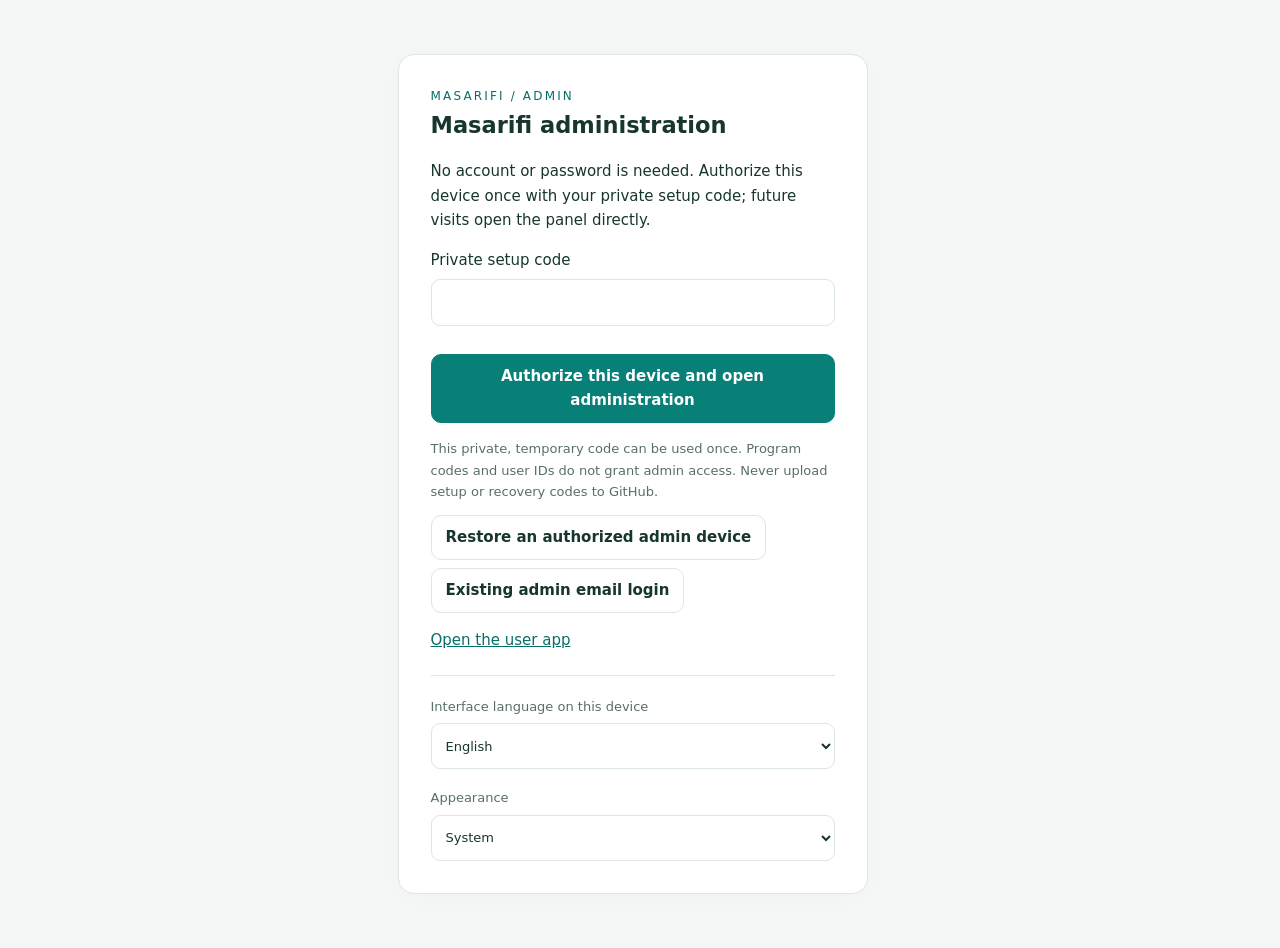
==== commit 8fd1f951: "Release Masarifi Admin 8.7.1: responsive neutral UI, numeric consistency and verified updates" ====
--- a/index.html
+++ b/index.html
@@ -1,9 +1,9 @@
-<!doctype html><html lang="ar" dir="rtl"><head><meta charset="utf-8"><meta name="viewport" content="width=device-width,initial-scale=1,viewport-fit=cover,interactive-widget=resizes-content"><meta name="robots" content="noindex,nofollow"><title>Masarifi — الإدارة</title><link rel="manifest" href="manifest.webmanifest"><script src="./app-locale.js"></script><link rel="icon" href="admin-icon.svg"><link rel="stylesheet" href="./app.css"><link rel="stylesheet" href="./app-experience.css"><link rel="stylesheet" href="./notification-preferences.css">
+<!doctype html><html lang="ar" dir="rtl"><head><meta charset="utf-8"><meta name="viewport" content="width=device-width,initial-scale=1,viewport-fit=cover,interactive-widget=resizes-content"><meta name="robots" content="noindex,nofollow"><title>تحكم مصاريفي</title><link rel="manifest" href="manifest.webmanifest"><script src="./app-locale.js"></script><link rel="icon" href="icon-192.png"><link rel="stylesheet" href="./app.css"><link rel="stylesheet" href="./app-experience.css"><link rel="stylesheet" href="./notification-preferences.css">
 <link rel="stylesheet" href="./admin-command.css">
 <link rel="stylesheet" href="./interaction-shell.css">
 <link rel="stylesheet" href="./user-usage.css">
 <link rel="stylesheet" href="./theme-polish.css">
-</head><body data-app="admin" data-version="8.6.0"><div id="adminRoot"></div><dialog id="adminDialog"></dialog><script src="./vendors.js"></script><script src="./user-usage.js"></script><script>/* Generated by tools/configure_supabase.py. Public client config only. */
+</head><body data-app="admin" data-build-id="7cb85cfb994a5786eaf153efb9d27a2ae042accb1d717fab80c1bf21f2cd687f" data-version="8.7.1"><div id="adminRoot"></div><dialog id="adminDialog"></dialog><script src="./vendors.js"></script><script src="./user-usage.js"></script><script>/* Generated by tools/configure_supabase.py. Public client config only. */
 window.MASARIFI_SUPABASE_AUTO = Object.freeze({
   automatic: false,
   realtime: true,
@@ -67,6 +67,9 @@
 Object.assign(catalog,{"إيقاف الوصول للحساب": {"ar": "إيقاف الوصول للحساب", "en": "Disabling account access", "tr": "Hesap erişimi kapatılıyor", "fr": "Désactivation de l’accès au compte"}, "تنظيف ملفات الحساب": {"ar": "تنظيف ملفات الحساب", "en": "Removing account files", "tr": "Hesap dosyaları temizleniyor", "fr": "Suppression des fichiers du compte"}, "معالجة صور المشاركات المحفوظة": {"ar": "معالجة صور المشاركات المحفوظة", "en": "Processing images in preserved shared records", "tr": "Korunan paylaşımların görselleri işleniyor", "fr": "Traitement des images des données partagées conservées"}, "حذف بيانات الحساب التابعة": {"ar": "حذف بيانات الحساب التابعة", "en": "Removing dependent account data", "tr": "Bağlı hesap verileri siliniyor", "fr": "Suppression des données associées au compte"}, "حذف هوية الدخول": {"ar": "حذف هوية الدخول", "en": "Removing sign-in identity", "tr": "Giriş kimliği siliniyor", "fr": "Suppression de l’identité de connexion"}, "التحقق من اكتمال الحذف": {"ar": "التحقق من اكتمال الحذف", "en": "Verifying deletion is complete", "tr": "Silmenin tamamlandığı doğrulanıyor", "fr": "Vérification de la suppression"}});
 Object.assign(catalog,{"متاح":{"ar":"متاح","en":"Available","tr":"Kullanılabilir","fr":"Disponible"},"غير متاح داخل التطبيق":{"ar":"غير متاح داخل التطبيق","en":"Unavailable in this app","tr":"Bu uygulamada kullanılamıyor","fr":"Indisponible dans cette application"},"قراءة سابقة؛ تعذر تحديث الفحص":{"ar":"قراءة سابقة؛ تعذر تحديث الفحص","en":"Previous reading; refresh failed","tr":"Önceki ölçüm; yenileme başarısız","fr":"Mesure précédente ; actualisation échouée"},"آخر فحص":{"ar":"آخر فحص","en":"Last check","tr":"Son kontrol","fr":"Dernier contrôle"},"نسخة PostgreSQL":{"ar":"نسخة PostgreSQL","en":"PostgreSQL version","tr":"PostgreSQL sürümü","fr":"Version PostgreSQL"},"نسخة خدمة الصيانة":{"ar":"نسخة خدمة الصيانة","en":"Maintenance service version","tr":"Bakım hizmeti sürümü","fr":"Version du service de maintenance"},"اتصالات قاعدة البيانات، وليست عدد المستخدمين.":{"ar":"اتصالات قاعدة البيانات، وليست عدد المستخدمين.","en":"Database connections, not the user count.","tr":"Veritabanı bağlantıları; kullanıcı sayısı değildir.","fr":"Connexions de base de données, pas le nombre d’utilisateurs."},"الحجم يتضمن الفهارس ولا يمثل حصة الاستضافة.":{"ar":"الحجم يتضمن الفهارس ولا يمثل حصة الاستضافة.","en":"Includes indexes; does not represent the hosting quota.","tr":"Dizinleri içerir; barındırma kotasını temsil etmez.","fr":"Inclut les index ; ne représente pas le quota d’hébergement."},"مهام معلقة غير مؤكدة":{"ar":"مهام معلقة غير مؤكدة","en":"Uncertain stalled deliveries","tr":"Belirsiz bekleyen teslimatlar","fr":"Envois bloqués incertains"},"مهام مؤهلة للإصلاح الآمن":{"ar":"مهام مؤهلة للإصلاح الآمن","en":"Jobs eligible for safe repair","tr":"Güvenli onarıma uygun işler","fr":"Tâches éligibles à la réparation sûre"},"تكوين المزامنة الفورية":{"ar":"تكوين المزامنة الفورية","en":"Realtime configuration","tr":"Anlık eşitleme yapılandırması","fr":"Configuration temps réel"},"جداول متوقعة":{"ar":"جداول متوقعة","en":"Expected tables","tr":"Beklenen tablolar","fr":"Tables attendues"},"هذا فحص إعدادات النشر، وليس اختبار اتصال WebSocket.":{"ar":"هذا فحص إعدادات النشر، وليس اختبار اتصال WebSocket.","en":"Checks publication configuration; does not test a WebSocket connection.","tr":"Yayın yapılandırmasını kontrol eder; WebSocket bağlantısını test etmez.","fr":"Vérifie la publication ; ne teste pas une connexion WebSocket."},"خدمات المشروع":{"ar":"خدمات المشروع","en":"Project services","tr":"Proje hizmetleri","fr":"Services du projet"},"واجهة الإدارة وقاعدة البيانات":{"ar":"واجهة الإدارة وقاعدة البيانات","en":"Admin API and database","tr":"Yönetim API’si ve veritabanı","fr":"API d’administration et base de données"},"خدمة الصيانة الطرفية":{"ar":"خدمة الصيانة الطرفية","en":"Maintenance Edge Function","tr":"Bakım Edge Function","fr":"Fonction Edge de maintenance"},"لم يُختبر بعد":{"ar":"لم يُختبر بعد","en":"Not tested yet","tr":"Henüz test edilmedi","fr":"Pas encore testé"},"طلب مصرح ناجح":{"ar":"طلب مصرح ناجح","en":"Authorized request succeeded","tr":"Yetkili istek başarılı","fr":"Requête autorisée réussie"},"حالة جلسة الإدارة":{"ar":"حالة جلسة الإدارة","en":"Admin session","tr":"Yönetim oturumu","fr":"Session d’administration"},"مُصرح وقت الفحص":{"ar":"مُصرح وقت الفحص","en":"Authorized at check time","tr":"Kontrol sırasında yetkili","fr":"Autorisée lors du contrôle"},"اسم مضيف المشروع":{"ar":"اسم مضيف المشروع","en":"Project host","tr":"Proje sunucusu","fr":"Hôte du projet"},"موارد الاستضافة":{"ar":"موارد الاستضافة","en":"Hosting resources","tr":"Barındırma kaynakları","fr":"Ressources d’hébergement"},"استخدام المعالج":{"ar":"استخدام المعالج","en":"CPU usage","tr":"İşlemci kullanımı","fr":"Utilisation CPU"},"استخدام الذاكرة":{"ar":"استخدام الذاكرة","en":"Memory usage","tr":"Bellek kullanımı","fr":"Utilisation mémoire"},"النطاق الترددي وحصة النقل":{"ar":"النطاق الترددي وحصة النقل","en":"Bandwidth and transfer quota","tr":"Bant genişliği ve aktarım kotası","fr":"Bande passante et quota de transfert"},"الفاتورة وحصة التخزين":{"ar":"الفاتورة وحصة التخزين","en":"Billing and storage quota","tr":"Faturalandırma ve depolama kotası","fr":"Facturation et quota de stockage"},"تحتاج هذه القياسات إلى بيانات مزود الاستضافة؛ لا يمكن استنتاجها من زمن الطلب.":{"ar":"تحتاج هذه القياسات إلى بيانات مزود الاستضافة؛ لا يمكن استنتاجها من زمن الطلب.","en":"These metrics require hosting-provider data; request latency cannot determine them.","tr":"Bu ölçümler barındırma sağlayıcısının verilerini gerektirir; istek gecikmesinden çıkarılamaz.","fr":"Ces mesures nécessitent les données de l’hébergeur ; la latence ne permet pas de les déduire."},"إحصاءات قاعدة البيانات":{"ar":"إحصاءات قاعدة البيانات","en":"Database statistics","tr":"Veritabanı istatistikleri","fr":"Statistiques de la base"},"عمليات ملتزمة / متراجعة":{"ar":"عمليات ملتزمة / متراجعة","en":"Committed / rolled back transactions","tr":"Tamamlanan / geri alınan işlemler","fr":"Transactions validées / annulées"},"تعطلات متبادلة":{"ar":"تعطلات متبادلة","en":"Deadlocks","tr":"Kilitlenmeler","fr":"Interblocages"},"حجم الملفات المؤقتة":{"ar":"حجم الملفات المؤقتة","en":"Temporary file bytes","tr":"Geçici dosya boyutu","fr":"Taille des fichiers temporaires"},"بداية إحصاءات قاعدة البيانات":{"ar":"بداية إحصاءات قاعدة البيانات","en":"Database statistics since","tr":"Veritabanı istatistik başlangıcı","fr":"Statistiques de la base depuis"},"إجماليات منذ إعادة تعيين الإحصاءات؛ ليست معدلًا لحظيًا.":{"ar":"إجماليات منذ إعادة تعيين الإحصاءات؛ ليست معدلًا لحظيًا.","en":"Totals since statistics reset; not a live rate.","tr":"İstatistik sıfırlamasından beri toplamlar; anlık hız değildir.","fr":"Totaux depuis la remise à zéro ; pas un débit instantané."},"التخزين":{"ar":"التخزين","en":"Storage","tr":"Depolama","fr":"Stockage"},"حاويات التخزين":{"ar":"حاويات التخزين","en":"Storage buckets","tr":"Depolama kovaları","fr":"Compartiments de stockage"},"ملفات مفحوصة":{"ar":"ملفات مفحوصة","en":"Objects inspected","tr":"İncelenen nesneler","fr":"Objets examinés"},"حجم الملفات المعروف":{"ar":"حجم الملفات المعروف","en":"Known object size","tr":"Bilinen nesne boyutu","fr":"Taille connue des objets"},"ملفات دون قياس حجم":{"ar":"ملفات دون قياس حجم","en":"Objects without a size reading","tr":"Boyutu bilinmeyen nesneler","fr":"Objets sans mesure de taille"},"حتى 10000 ملف من بيانات التخزين الوصفية؛ لا يمثل استهلاك الاستضافة الكامل.":{"ar":"حتى 10000 ملف من بيانات التخزين الوصفية؛ لا يمثل استهلاك الاستضافة الكامل.","en":"Up to 10,000 objects from storage metadata; not full hosting usage.","tr":"Depolama metaverisinden en fazla 10.000 nesne; toplam barındırma kullanımı değildir.","fr":"Jusqu’à 10 000 objets depuis les métadonnées ; pas l’usage total de l’hébergement."},"محدود بعينة":{"ar":"محدود بعينة","en":"Sample limited","tr":"Örnekle sınırlı","fr":"Échantillon limité"},"القراءة قديمة؛ أعد الفحص":{"ar":"القراءة قديمة؛ أعد الفحص","en":"Reading is old; check again","tr":"Ölçüm eski; yeniden kontrol edin","fr":"Mesure ancienne ; vérifiez à nouveau"},"جار فحص الاتصال…":{"ar":"جار فحص الاتصال…","en":"Checking connection…","tr":"Bağlantı kontrol ediliyor…","fr":"Vérification de la connexion…"},"التحقق من الاتصال":{"ar":"التحقق من الاتصال","en":"Check connection","tr":"Bağlantıyı kontrol et","fr":"Vérifier la connexion"},"تم التحقق من الخادم":{"ar":"تم التحقق من الخادم","en":"Server verified","tr":"Sunucu doğrulandı","fr":"Serveur vérifié"},"تعذر الوصول إلى خدمة؛ راجع الفحص":{"ar":"تعذر الوصول إلى خدمة؛ راجع الفحص","en":"A service could not be reached; check diagnostics","tr":"Bir hizmete ulaşılamadı; tanılamayı kontrol edin","fr":"Un service est inaccessible ; consultez le diagnostic"},"إدارة الحسابات والاشتراكات":{"ar":"إدارة الحسابات والاشتراكات","en":"Manage accounts and subscriptions","tr":"Hesapları ve abonelikleri yönet","fr":"Gérer comptes et abonnements"},"افتح ملف الحساب لتعديل الوصول، المدة، وحدود المشاركة.":{"ar":"افتح ملف الحساب لتعديل الوصول، المدة، وحدود المشاركة.","en":"Open an account to manage access, duration and sharing limits.","tr":"Erişimi, süreyi ve paylaşım sınırlarını yönetmek için hesabı açın.","fr":"Ouvrez un compte pour gérer accès, durée et limites de partage."},"التغييرات غير المحفوظة تبقى أثناء فحص الاتصال.":{"ar":"التغييرات غير المحفوظة تبقى أثناء فحص الاتصال.","en":"Unsaved changes remain during connection checks.","tr":"Bağlantı kontrolünde kaydedilmemiş değişiklikler korunur.","fr":"Les modifications non enregistrées sont conservées pendant la vérification."},"رسائل نصية بأربع لغات. العربية لغة احتياطية، والجمهور يثبت عند موعد التوزيع.":{"ar":"رسائل نصية بأربع لغات. العربية لغة احتياطية، والجمهور يثبت عند موعد التوزيع.","en":"Text messages in four languages. Arabic is the fallback; the audience is fixed at delivery time.","tr":"Dört dilde metin mesajları. Arapça yedek dildir; kitle teslimat zamanında belirlenir.","fr":"Messages en quatre langues. L’arabe est la langue de repli ; l’audience est fixée lors de la distribution."}});
 Object.assign(catalog,{"فشل تسليم سابق":{"ar":"فشل تسليم سابق","en":"Previous delivery failures","tr":"Önceki teslimat hataları","fr":"Échecs de livraison précédents"},"مهام بنقاط دفع منتهية (404/410)":{"ar":"مهام بنقاط دفع منتهية (404/410)","en":"Jobs with expired push endpoints (404/410)","tr":"Süresi dolmuş push uç noktalı işler (404/410)","fr":"Tâches avec terminaux push expirés (404/410)"},"أعد تفعيل الإشعارات على الجهاز المعني. فشل التسليم السابق لا يعني انقطاع قاعدة البيانات.":{"ar":"أعد تفعيل الإشعارات على الجهاز المعني. فشل التسليم السابق لا يعني انقطاع قاعدة البيانات.","en":"Enable notifications again on the affected device. Past delivery failure does not mean the database is disconnected.","tr":"İlgili cihazda bildirimleri yeniden etkinleştirin. Önceki teslimat hatası, veritabanı bağlantısının kesildiği anlamına gelmez.","fr":"Réactivez les notifications sur l’appareil concerné. Un échec de livraison passé ne signifie pas que la base est déconnectée."}});
+Object.assign(catalog,{'بيانات المستخدمين على الخادم':{ar:'بيانات المستخدمين على الخادم',en:'User data on the server',tr:'Sunucudaki kullanıcı verileri',fr:'Données des utilisateurs sur le serveur'},'قياس البيانات غير متاح. حدّث بعد تفعيل خدمة القياس.':{ar:'قياس البيانات غير متاح. حدّث بعد تفعيل خدمة القياس.',en:'Data measurement is unavailable. Refresh after the measurement service is enabled.',tr:'Veri ölçümü kullanılamıyor. Ölçüm hizmeti etkinleştirildikten sonra yenileyin.',fr:'La mesure des données est indisponible. Actualisez après l’activation du service de mesure.'}});
+Object.assign(catalog,{'أدخل سعرًا غير سالب بدقة لا تتجاوز {digits} من المنازل العشرية.':{ar:'أدخل سعرًا غير سالب بدقة لا تتجاوز {digits} من المنازل العشرية.',en:'Enter a nonnegative price with at most {digits} decimal places.',tr:'En fazla {digits} ondalık basamaklı, negatif olmayan bir fiyat girin.',fr:'Saisissez un prix positif ou nul avec {digits} décimales au maximum.'}});
+Object.assign(catalog,{'تحكم مصاريفي':{ar:'تحكم مصاريفي',en:'Masarifi Admin',tr:'Masarifi Yönetim',fr:'Administration Masarifi'}});
 const sources=Object.keys(catalog),aliases=new Map();
 for(const [index,key] of sources.entries()){aliases.set(key,index);for(const value of Object.values(catalog[key]))if(!aliases.has(value))aliases.set(value,index);}
 let locale='ar';try{const saved=localStorage.getItem(storageKey);if(supported.includes(saved))locale=saved;else if(saved==='ku')localStorage.setItem(storageKey,'ar');}catch{}
@@ -89,12 +92,10 @@
  for(const attr of ['aria-label','placeholder','alt'])for(const node of document.querySelectorAll(`[data-admin-i18n-${attr}]`)){const key=sources[Number(node.getAttribute(`data-admin-i18n-${attr}`))];if(key!==undefined)node.setAttribute(attr,catalog[key][locale]);}
  const select=document.getElementById('adminLocale');if(select)select.value=locale;
  for(const node of document.querySelectorAll('[data-admin-direction]'))node.dir=locale==='ar'?'rtl':'ltr';
- for(const node of document.querySelectorAll('[data-admin-date]')){const value=node.dataset.adminDate;node.textContent=value==='infinity'?t('غير محدود'):new Date(value).toLocaleString(locale);}
- for(const node of document.querySelectorAll('[data-admin-number]')){const currency=node.dataset.adminCurrency;node.textContent=new Intl.NumberFormat(locale,currency?{style:'currency',currency}:{}).format(Number(node.dataset.adminNumber));}
+ for(const node of document.querySelectorAll('[data-admin-date]')){const value=node.dataset.adminDate;node.textContent=value==='infinity'?t('غير محدود'):new Date(value).toLocaleString(locale,{numberingSystem:'latn'});}
+ for(const node of document.querySelectorAll('[data-admin-number]')){const currency=node.dataset.adminCurrency;node.textContent=new Intl.NumberFormat(locale,{...(currency?{style:'currency',currency}:{}),numberingSystem:'latn'}).format(Number(node.dataset.adminNumber));}
 }
 function setLocale(value){if(value==='ku')value='ar';if(!supported.includes(value))return false;locale=value;try{localStorage.setItem(storageKey,value);}catch{}refresh();return true;}
-Object.assign(catalog,{'بيانات المستخدمين على الخادم':{ar:'بيانات المستخدمين على الخادم',en:'User data on the server',tr:'Sunucudaki kullanıcı verileri',fr:'Données des utilisateurs sur le serveur'},'قياس البيانات غير متاح. حدّث بعد تفعيل خدمة القياس.':{ar:'قياس البيانات غير متاح. حدّث بعد تفعيل خدمة القياس.',en:'Data measurement is unavailable. Refresh after the measurement service is enabled.',tr:'Veri ölçümü kullanılamıyor. Ölçüm hizmeti etkinleştirildikten sonra yenileyin.',fr:'La mesure des données est indisponible. Actualisez après l’activation du service de mesure.'}});
-Object.assign(catalog,{'أدخل سعرًا غير سالب بدقة لا تتجاوز {digits} من المنازل العشرية.':{ar:'أدخل سعرًا غير سالب بدقة لا تتجاوز {digits} من المنازل العشرية.',en:'Enter a nonnegative price with at most {digits} decimal places.',tr:'En fazla {digits} ondalık basamaklı, negatif olmayan bir fiyat girin.',fr:'Saisissez un prix positif ou nul avec {digits} décimales au maximum.'}});
 window.MasarifiAdminLocale=Object.freeze({catalog,t,mark,writeText,option,html,setLocale,refresh,get locale(){return locale;},get direction(){return locale==='ar'?'rtl':'ltr';}});
 refresh();
 })();
@@ -108,14 +109,14 @@
 const navGroups=[[T('الرئيسية'),['dashboard','directory']],[T('الخدمة والاشتراكات'),['messages','requests','invoices','subscriptions','payments']],[T('المحتوى'),['campaigns','plans','settings']],[T('السجلات والإدارة'),['server','data_usage','users','devices','usage','sync','errors','audit','support']]];
 const cols={requests:['request_no','program_code','plan_id','quoted_price_minor','status','contact_email','contact_phone','payment_reference','created_at'],subscriptions:['owner_user_id','plan_id','status','starts_at','ends_at','owner_device_limit','family_people_limit','viewer_people_limit','reason'],users:['display_name','contact_email','contact_phone','updated_at'],devices:['program_code','device_name','app_version','device_role','active','last_seen_at'],plans:['id','price_minor','duration_days','active'],payments:['user_id','amount_minor','currency','reference','confirmed_at','note'],usage:['day','event_name','total'],sync:['owner_user_id','revision','updated_at'],errors:['user_id','app_version','event_type','code','created_at'],audit:['action','target_type','target_id','created_at']};
 const labels={request_no:T('رقم الطلب'),program_code:T('كود البرنامج'),plan_id:T('الباقة'),quoted_price_minor:T('المبلغ'),status:T('الحالة'),contact_email:T('البريد'),contact_phone:T('الهاتف'),payment_reference:T('مرجع الدفع'),created_at:T('الإنشاء'),owner_user_id:T('صاحب الاشتراك'),starts_at:T('البداية'),ends_at:T('النهاية'),owner_device_limit:T('أجهزة المالك'),family_people_limit:T('إجمالي المشاركين'),viewer_people_limit:T('المشاهدون'),guest_device_limit:T('أجهزة المدعو'),reason:T('السبب'),display_name:T('الاسم'),updated_at:T('آخر تحديث'),device_name:T('الجهاز'),app_version:T('نسخة التطبيق'),device_role:T('نوع الجهاز'),active:T('فعال'),last_seen_at:T('آخر اتصال'),id:T('المعرّف'),price_minor:T('السعر'),duration_days:T('مدة بالأيام'),user_id:T('هوية المستخدم'),amount_minor:T('المبلغ'),currency:T('العملة'),reference:T('المرجع'),confirmed_at:T('تأكيد الدفع'),note:T('ملاحظة'),day:T('اليوم'),event_name:T('الميزة'),total:T('الإجمالي'),revision:T('مراجعة المزامنة'),event_type:T('نوع الخطأ'),code:T('الرمز'),action:T('الإجراء'),target_type:T('النوع'),target_id:T('المعرّف'),users:T('المستخدمون المسجلون'),online_now:T('متصلون الآن (120 ثانية)'),offline_registered:T('مسجلون غير متصلين الآن'),never_seen_registered:T('مسجلون لم يتصلوا بعد'),local_accounts:T('حسابات محلية'),online_accounts:T('حسابات عائلية أونلاين'),blocked_accounts:T('حسابات محظورة'),paused_accounts:T('حسابات موقوفة مؤقتًا'),unlimited_subscriptions:T('اشتراكات غير محدودة'),active_subscriptions:T('اشتراكات فعالة'),expired_subscriptions:T('منتهية'),expiring_7d:T('تنتهي خلال 7 أيام'),pending_requests:T('طلبات تنتظر المراجعة'),devices:T('أجهزة فعالة'),shared_boxes:T('صناديق منشورة'),shares:T('مشاركات فعالة'),confirmed_payments:T('دفعات مؤكدة'),whatsapp_number:T('رقم واتساب مع رمز الدولة'),support_email:T('بريد استقبال الطلبات'),share_enabled:T('تفعيل المشاركة'),sync_enabled:T('تفعيل مزامنة الأجهزة')};
-const b=(a,label,id='',cls='')=>H`<button type="button" data-a="${a}" data-id="${esc(id)}" class="${cls}">${M(label)}</button>`,field=(name,label,value='',type='text',extra='')=>H`<label>${M(label)}<input name="${name}" type="${type}" value="${esc(value)}" ${extra}></label>`,money=x=>new Intl.NumberFormat(locale?.locale||'ar',{style:'currency',currency:'TRY'}).format(Number(x)/100),dt=x=>x==='infinity'?T('غير محدود'):x?new Date(x).toLocaleString(locale?.locale||'ar'):'—';
+const b=(a,label,id='',cls='')=>H`<button type="button" data-a="${a}" data-id="${esc(id)}" class="${cls}">${M(label)}</button>`,field=(name,label,value='',type='text',extra='')=>H`<label>${M(label)}<input name="${name}" type="${type}" value="${esc(value)}" ${extra}></label>`,money=x=>new Intl.NumberFormat(locale?.locale||'ar',{style:'currency',currency:'TRY',numberingSystem:'latn'}).format(Number(x)/100),dt=x=>x==='infinity'?T('غير محدود'):x?new Date(x).toLocaleString(locale?.locale||'ar',{numberingSystem:'latn'}):'—';
 // v8.5 plan pricing helpers
 // This admin bundle has no accounting kernel; fallback matches engine.js/bank.js.
 const planMetals={XAU24:{metal:'gold',unit:'g',grade:'24K'},XAU22:{metal:'gold',unit:'g',grade:'22K'},XAU21:{metal:'gold',unit:'g',grade:'21K'},XAU18:{metal:'gold',unit:'g',grade:'18K'},XAG999:{metal:'silver',unit:'g',grade:'999'},XAG925:{metal:'silver',unit:'g',grade:'925'},XCU:{metal:'copper',unit:'kg',grade:''}};
 function planMetal(currency){return globalThis.Bank?.metals?.[currency]||planMetals[currency];}
 function planDigits(currency='TRY'){const supplied=globalThis.Core?.digits?.(currency),fallback=planMetal(currency)?3:['JPY','KRW'].includes(currency)?0:['LYD','JOD','OMR','KWD','BHD'].includes(currency)?3:2;return Number.isInteger(supplied)&&supplied>=0&&supplied<=12?supplied:fallback;}
 function planAssetLabel(currency='TRY',language=locale?.locale||'ar'){const metal=planMetal(currency),names={ar:{gold:'ذهب',silver:'فضة',copper:'نحاس'},tr:{gold:'Altın',silver:'Gümüş',copper:'Bakır'},en:{gold:'Gold',silver:'Silver',copper:'Copper'},fr:{gold:'Or',silver:'Argent',copper:'Cuivre'}};return metal?[names[language]?.[metal.metal]||metal.metal,metal.grade,metal.unit].filter(Boolean).join(' · '):currency;}
-const formatMinorUnitsExact=(value,digits,language,options)=>{const normal=new Intl.NumberFormat(language,options);let minor;try{minor=BigInt(value);}catch{return normal.format(Number(value)/10**digits);}const negative=minor<0n,absolute=negative?-minor:minor,scale=10n**BigInt(digits),whole=absolute/scale,minimum=normal.resolvedOptions().minimumFractionDigits;let fraction=digits?(absolute%scale).toString().padStart(digits,'0'):'';while(fraction.length>minimum&&fraction.endsWith('0'))fraction=fraction.slice(0,-1);const exact=new Intl.NumberFormat(language,{...options,minimumFractionDigits:fraction.length,maximumFractionDigits:fraction.length}),parts=exact.formatToParts(negative?(whole===0n?-1n:-whole):whole);return parts.map(part=>part.type==='fraction'?fraction:negative&&whole===0n&&part.type==='integer'?'0':part.value).join('');};
+const formatMinorUnitsExact=(value,digits,language,options)=>{const normal=new Intl.NumberFormat(language,{...options,numberingSystem:'latn'});let minor;try{minor=BigInt(value);}catch{return normal.format(Number(value)/10**digits);}const negative=minor<0n,absolute=negative?-minor:minor,scale=10n**BigInt(digits),whole=absolute/scale,minimum=normal.resolvedOptions().minimumFractionDigits;let fraction=digits?(absolute%scale).toString().padStart(digits,'0'):'';while(fraction.length>minimum&&fraction.endsWith('0'))fraction=fraction.slice(0,-1);const exact=new Intl.NumberFormat(language,{...options,minimumFractionDigits:fraction.length,maximumFractionDigits:fraction.length,numberingSystem:'latn'}),parts=exact.formatToParts(negative?(whole===0n?-1n:-whole):whole);return parts.map(part=>part.type==='fraction'?fraction:negative&&whole===0n&&part.type==='integer'?'0':part.value).join('');};
 function formatPlanAmount(value,currency='TRY',language=locale?.locale||'ar'){const digits=planDigits(currency),lang=language==='ar'?'ar-u-nu-latn':language;if(!planMetal(currency)&&/^[A-Z]{3}$/.test(currency))return formatMinorUnitsExact(value,digits,lang,{style:'currency',currency,maximumFractionDigits:digits});return formatMinorUnitsExact(value,digits,lang,{minimumFractionDigits:0,maximumFractionDigits:digits})+' '+planAssetLabel(currency,language);}
 function planDisplayText(plan){const language=locale?.locale||'ar',name=plan.labels?.[language]||plan.labels?.ar||plan.id;return String(name??'')+' · '+formatPlanAmount(plan.price_minor,plan.currency||'TRY',language);}
 function planOption(plan,selected=false){return H`<option value="${esc(plan.id)}" data-admin-plan-option="${esc(plan.id)}" ${selected?'selected':''}>${esc(planDisplayText(plan))}</option>`;}
@@ -216,7 +217,7 @@
 function localDateTime(value){if(!value||value==='infinity')return '';const date=new Date(value);if(!Number.isFinite(date.getTime()))return '';const pad=n=>String(n).padStart(2,'0');return date.getFullYear()+'-'+pad(date.getMonth()+1)+'-'+pad(date.getDate())+'T'+pad(date.getHours())+':'+pad(date.getMinutes());}
 function dateTimeISO(value,original=null){if(!value)return null;if(original&&localDateTime(original)===value)return new Date(original).toISOString();const date=new Date(value);if(!Number.isFinite(date.getTime())||localDateTime(date)!==String(value).slice(0,16))throw Error(T('اختر تاريخًا ووقتًا صالحين.'));return date.toISOString();}
 function dateMark(value){if(!value)return '—';return `<time data-admin-date="${esc(value)}">${esc(dt(value))}</time>`;}
-function numberMark(value){const number=Number(value);return Number.isFinite(number)?`<span data-admin-number="${number}">${esc(new Intl.NumberFormat(locale?.locale||'ar').format(number))}</span>`:esc(value??'—');}
+function numberMark(value){const number=Number(value);return Number.isFinite(number)?`<span data-admin-number="${number}">${esc(new Intl.NumberFormat(locale?.locale||'ar',{numberingSystem:'latn'}).format(number))}</span>`:esc(value??'—');}
 function moneyMark(value,currency='TRY'){return `<span data-admin-price-minor="${esc(value)}" data-admin-price-currency="${esc(currency)}">${esc(formatPlanAmount(value,currency))}</span>`;}
 const userApplicationURL='https://wowmobilya.github.io/Masarifi/';
 function client(){if(!c)c=supabase.createClient(cfg.url,cfg.key,{auth:{storageKey:'masarifi.admin.auth.v1',persistSession:true,autoRefreshToken:true}});return c;}
@@ -248,7 +249,7 @@
 function emailLogin(note=''){adminAuthorized=false;adminAuthPage='email';trackAdminRoute();root.innerHTML=H`<section class="panel login"><div class="brand">MASARIFI / ADMIN</div><div class="admin-login-back">${b('admin-back',T('رجوع'))}</div><h1>لوحة الإدارة</h1><p class="hint">واجهة منفصلة للمستخدمين والتراخيص. بيانات الحركات الخاصة لا تظهر هنا.</p><form id="loginForm">${field('email',T('البريد الإلكتروني'),'','email','required autocomplete="username"')}${field('password',T('كلمة المرور'),'','password','required minlength="10" autocomplete="current-password"')}<label>الإجراء<select name="mode"><option value="login">تسجيل الدخول</option></select></label><button type="submit" class="primary">دخول</button><p class="error" id="authError" role="alert">${esc(note)}</p></form>${b('recover',T('استعادة كلمة المرور'))}${preferenceFields()}</section>`;bindAdminAuthForm(root.querySelector('form'),async(data,current)=>{const args={email:String(data.get('email')||'').trim(),password:data.get('password')};const r=data.get('mode')==='signup'?await boundedRequest(()=>client().auth.signUp(args)):await boundedRequest(()=>client().auth.signInWithPassword(args));if(!current())return;if(r.error)throw r.error;if(!r.data.session){emailLogin(T('تحقق من رسالة تأكيد البريد ثم سجّل الدخول.'));return;}user=r.data.user;await load();});}
 async function requestAdminPasswordRecovery(form,button){if(!form||form.getAttribute('aria-busy')==='true')return;const emailControl=form.elements.email;if(!emailControl.reportValidity())return;const email=String(emailControl.value||'').trim(),epoch=privateEpoch,page=adminAuthPage,error=form.querySelector('#authError'),current=()=>form.isConnected&&root.querySelector('form')===form&&epoch===privateEpoch&&page===adminAuthPage;const controls=[...form.querySelectorAll('button'),button].filter(Boolean).map(node=>({node,disabled:node.disabled}));controls.forEach(({node})=>node.disabled=true);form.setAttribute('aria-busy','true');if(error)writeText(error,'');try{const response=await boundedRequest(()=>client().auth.resetPasswordForEmail(email,{redirectTo:location.href}));if(!current())return;if(response.error)throw response.error;if(error)writeText(error,T('طُلبت رسالة استعادة الحساب؛ تحقق من البريد.'));}catch(ex){if(current()&&error)writeText(error,message(ex));}finally{form.removeAttribute('aria-busy');controls.forEach(({node,disabled})=>node.disabled=disabled);}}
 function clearPrivate(){rows=[];plans=[];settings={};campaigns=[];overviewRequests=[];directory={mode:'all',presence:'all',search:''};directoryTotal=0;offset=0;serviceSearch='';serviceOffset=0;serviceTotal=0;invoiceFilter=null;dossierTab='overview';directoryScroll=0;busy=false;adminAuthorized=false;commandOverview=null;commandOverviewAt=null;document.dispatchEvent(new CustomEvent('masarifi:admin-command-state'));adminPreferencesAt=0;adminPreferencesOwner=null;serverHealth=null;serverProbe=null;serverRepair=null;serverHealthError=null;window.MasarifiNotificationPreferences?.identityChanged();resetAdminNavigation();tab='dashboard';pendingReads.clear();loadFlight=null;shellView=null;requestCount=0;lastRefresh=null;lastResponseMs=null;connectionError=null;connectionFailures.clear();connectionSettled.clear();resumeFlight=null;clearTimeout(resumeTimer);resumeTimer=null;lastResumeAt=0;connectionCheckFlight=null;acknowledgedNotices.clear();noticeUnreadTotal=null;noticeBadgeAt=null;clearServiceImages();emitAdminUnread(true);directorySerial++;loadFailed=false;clearCampaignPreview();stopPoll();stopNoticePoll();noticeSerial++;noticeRouteSerial++;noticeLoading=false;notices=[];noticeOpen=false;pendingNotice=null;accountDetail=null;accountLoadSerial++;clearPushIdentity();privateEpoch++;serviceContext++;conversationSerial++;service={thread:null,messages:[],hasOlder:false,serverCursor:null,olderCursor:null,loading:false,sending:false,draft:'',file:null,retry:null};serviceItems=[];currentAccount=null;dialog.close?.();dialog.innerHTML='';}
-function shell(){clearServiceImages();noticeOpen=false;connectionOpen=false;adminOverlays=adminOverlays.filter(name=>name==='dialog');root.innerHTML=H`<header><div class="brand-row"><button type="button" data-a="menu" class="menu-toggle" aria-label="القائمة" aria-controls="adminNav" aria-expanded="${menuOpen}">${icon('menu')}</button><div class="admin-brand-mark">${icon('shield')}</div><div><h1>مصاريفي · الإدارة</h1><p>مركز الاشتراكات والخدمة</p></div></div><div class="row header-actions"><button type="button" data-a="theme" class="admin-icon-button admin-theme-button" aria-label="المظهر"></button><button type="button" data-a="connection" class="admin-icon-button admin-connection-button ${navigator.onLine===false?'offline':'unknown'}" aria-label="الاتصال" aria-controls="adminConnection" aria-expanded="false">${icon('connection')}<span class="connection-dot" aria-hidden="true"></span></button><button type="button" data-a="notices" class="admin-icon-button bell-button" aria-label="الإشعارات" aria-controls="adminNotices" aria-expanded="false">${icon('bell')}<span class="admin-notice-count" ${adminUnread()?'':'hidden'}>${adminUnread()}</span></button><button type="button" data-a="tab" data-id="settings" class="admin-icon-button ${tab==='settings'?'active':''}" aria-label="الإعدادات" ${tab==='settings'?'aria-current="page"':''}>${icon('settings')}</button></div></header><button type="button" class="admin-menu-shade" data-a="menu" aria-label="إغلاق" ${menuOpen?'':'hidden'}></button><div class="layout"><nav id="adminNav" aria-label="التنقل الإداري" class="${menuOpen?'open':''}"><div class="admin-more-heading"><div><strong>${M('المزيد')}</strong><p>${M('انتقل إلى أدوات الإدارة')}</p></div><button type="button" data-a="menu" aria-label="إغلاق">${icon('close')}</button></div><div class="admin-nav-content">${navGroups.map(([group,items])=>H`<div class="nav-group"><h3>${M(group)}</h3>${items.map(k=>adminNavButton(k,k==='settings'?'الإعدادات':title[k])).join('')}</div>`).join('')}</div><div class="admin-sidebar-footer"><p>${user?.app_metadata?.masarifi_identity==='device'?M('جهاز إدارة موثوق'):esc(user?.email)}</p></div></nav><main><section id="adminConnection" class="panel admin-connection-panel" hidden></section><section id="adminNotices" class="panel notice-center" hidden></section><div class="toolbar"><div class="admin-page-heading"><button type="button" data-a="admin-back" class="admin-back-button" hidden aria-label="رجوع">${icon('arrow')}<span data-back-label>${M('رجوع')}</span></button><div><span class="eyebrow">MASARIFI / CONTROL</span><h2>${M(tab==='settings'?'الإعدادات':title[tab])}</h2></div></div><button type="button" data-a="refresh">${icon('refresh')}${M('تحديث')}</button></div><p id="connectionStatus" class="notice connection-status" role="status" ${navigator.onLine===false?'':'hidden'}>أنت غير متصل. أعد الاتصال ثم حاول مجددًا.</p><div id="screen" aria-live="polite" aria-busy="true"><p class="hint">جار التحميل…</p></div><p class="error" id="error" role="alert"></p></main></div>${bottomNavigation()}`;syncThemeButton();updateAdminBack();}
+function shell(){clearServiceImages();noticeOpen=false;connectionOpen=false;adminOverlays=adminOverlays.filter(name=>name==='dialog');root.innerHTML=H`<header><div class="brand-row"><button type="button" data-a="menu" class="menu-toggle" aria-label="القائمة" aria-controls="adminNav" aria-expanded="${menuOpen}">${icon('menu')}</button><div class="admin-brand-mark">${icon('settings')}</div><div><h1>تحكم مصاريفي</h1><p>مركز الاشتراكات والخدمة</p></div></div><div class="row header-actions"><button type="button" data-a="theme" class="admin-icon-button admin-theme-button" aria-label="المظهر"></button><button type="button" data-a="connection" class="admin-icon-button admin-connection-button ${navigator.onLine===false?'offline':'unknown'}" aria-label="الاتصال" aria-controls="adminConnection" aria-expanded="false">${icon('connection')}<span class="connection-dot" aria-hidden="true"></span></button><button type="button" data-a="notices" class="admin-icon-button bell-button" aria-label="الإشعارات" aria-controls="adminNotices" aria-expanded="false">${icon('bell')}<span class="admin-notice-count" ${adminUnread()?'':'hidden'}>${adminUnread()}</span></button><button type="button" data-a="tab" data-id="settings" class="admin-icon-button ${tab==='settings'?'active':''}" aria-label="الإعدادات" ${tab==='settings'?'aria-current="page"':''}>${icon('settings')}</button></div></header><button type="button" class="admin-menu-shade" data-a="menu" aria-label="إغلاق" ${menuOpen?'':'hidden'}></button><div class="layout"><nav id="adminNav" aria-label="التنقل الإداري" class="${menuOpen?'open':''}"><div class="admin-more-heading"><div><strong>${M('المزيد')}</strong><p>${M('انتقل إلى أدوات الإدارة')}</p></div><button type="button" data-a="menu" aria-label="إغلاق">${icon('close')}</button></div><div class="admin-nav-content">${navGroups.map(([group,items])=>H`<div class="nav-group"><h3>${M(group)}</h3>${items.map(k=>adminNavButton(k,k==='settings'?'الإعدادات':title[k])).join('')}</div>`).join('')}</div><div class="admin-sidebar-footer"><p>${user?.app_metadata?.masarifi_identity==='device'?M('جهاز إدارة موثوق'):esc(user?.email)}</p></div></nav><main><section id="adminConnection" class="panel admin-connection-panel" hidden></section><section id="adminNotices" class="panel notice-center" hidden></section><div class="toolbar"><div class="admin-page-heading"><button type="button" data-a="admin-back" class="admin-back-button" hidden aria-label="رجوع">${icon('arrow')}<span data-back-label>${M('رجوع')}</span></button><div><span class="eyebrow">MASARIFI / CONTROL</span><h2>${M(tab==='settings'?'الإعدادات':title[tab])}</h2></div></div><button type="button" data-a="refresh">${icon('refresh')}${M('تحديث')}</button></div><p id="connectionStatus" class="notice connection-status" role="status" ${navigator.onLine===false?'':'hidden'}>أنت غير متصل. أعد الاتصال ثم حاول مجددًا.</p><div id="screen" aria-live="polite" aria-busy="true"><p class="hint">جار التحميل…</p></div><p class="error" id="error" role="alert"></p></main></div>${bottomNavigation()}`;syncThemeButton();updateAdminBack();}
 let overviewRequests=[],shellView=null,loadFlight=null;
 function overviewQueues(o){commandOverview=o;commandOverviewAt=new Date().toISOString();overviewRequests=o.pending_requests||[];const queue=(label,items,render)=>H`<section class="panel priority-queue"><div class="section-heading row"><h3>${M(label)}</h3><span class="badge">${items.length}</span></div>${items.map(render).join('')||H(['<p class="hint">لا توجد عناصر تنتظر المتابعة.</p>'])}</section>`;return H`<section class="workspace-welcome"><div><p class="eyebrow">مركز العمل</p><h3>متابعة واضحة، وخدمة أقرب</h3><p>طلبات التفعيل والردود والاشتراكات القريبة من نهايتها.</p></div><div class="row">${b('tab',T('فتح المراسلات'),'messages','primary')}${b('tab',T('دليل الحسابات'),'directory')}</div></section><div class="priority-grid">${queue(T('طلبات تحتاج مراجعة'),o.pending_requests||[],r=>H`<article><strong>${esc(r.request_no)}</strong><small>${esc(r.plan_id)} · ${dateMark(r.created_at)}</small>${b('queue-request',T('فتح الطلب'),r.id)}</article>`)}${queue(T('ردود المستخدمين'),o.unread_threads||[],r=>H`<article><strong>تحديث في محادثة خاصة</strong><small>${dateMark(r.updated_at)}</small>${b('queue-thread',T('فتح المحادثة'),r.id)}</article>`)}${queue(T('اشتراكات تقترب من النهاية'),o.expiring||[],r=>H`<article><strong>${esc(r.plan_id)}</strong><small>${dateMark(r.ends_at)}</small>${b('queue-account',T('ملف الحساب'),r.owner_user_id)}</article>`)}</div>`;}
 const dashboardTargets={online_now:'directory',offline_registered:'directory',users:'directory',never_seen_registered:'directory',active_subscriptions:'subscriptions',expired_subscriptions:'subscriptions',expiring_7d:'subscriptions',pending_requests:'requests',confirmed_payments:'payments'};
@@ -288,7 +289,7 @@
 // Measurements are snapshots, never inferred from navigator.onLine.
 let serverHealth=null,serverProbe=null,serverRepair=null,serverProbeBusy=false,serverHealthError=null;
 const measuredNumber=value=>value===null||value===undefined?'—':numberMark(value);
-function healthBytes(value){if(value===null||value===undefined)return '—';if(!Number.isFinite(Number(value)))return '—';const n=Number(value),units=['B','KiB','MiB','GiB'],level=Math.min(3,Math.max(0,Math.floor(Math.log(Math.max(n,1))/Math.log(1024))));return new Intl.NumberFormat(locale?.locale||'ar',{maximumFractionDigits:1}).format(n/1024**level)+' '+units[level];}
+function healthBytes(value){if(value===null||value===undefined)return '—';if(!Number.isFinite(Number(value)))return '—';const n=Number(value),units=['B','KiB','MiB','GiB'],level=Math.min(3,Math.max(0,Math.floor(Math.log(Math.max(n,1))/Math.log(1024))));return new Intl.NumberFormat(locale?.locale||'ar',{maximumFractionDigits:1,numberingSystem:'latn'}).format(n/1024**level)+' '+units[level];}
 function healthReading(label,value,note=''){return H`<div class="health-reading"><dt>${M(label)}</dt><dd>${value}</dd>${note?H`<small>${M(note)}</small>`:''}</div>`;}
 function healthUnavailable(){return H`<span class="health-unavailable">${M('غير متاح داخل التطبيق')}</span>`;}
 function healthValue(value){return value===undefined||value===null?healthUnavailable():measuredNumber(value);}
@@ -520,7 +521,7 @@
 function checkAdminConnection(){if(connectionCheckFlight)return connectionCheckFlight;const epoch=privateEpoch;const task=(async()=>{const start=performance.now(),data=await api('server_health');if(epoch!==privateEpoch)return;if(data?.server_time&&data?.database){serverHealth={data,rtt:Math.max(1,Math.round(performance.now()-start))};serverHealthError=null;if(tab==='server')renderServerHealth();}await refreshNotices();})().finally(()=>{if(connectionCheckFlight===task)connectionCheckFlight=null;renderConnection();});connectionCheckFlight=task;renderConnection();return task;}
 
 let connectionOpen=false;
-function renderConnection(){trackAdminOverlay('connection',connectionOpen);const pane=document.getElementById('adminConnection'),online=navigator.onLine!==false,failed=!!connectionError&&online,verified=!!lastRefresh&&Date.now()-Date.parse(lastRefresh)<90000,stateName=!online?'offline':failed?'warning':verified?'online':'unknown';const button=root.querySelector('[data-a=connection]');if(button){button.classList.toggle('online',stateName==='online');button.classList.toggle('offline',stateName==='offline'||stateName==='warning');button.classList.toggle('unknown',stateName==='unknown');button.setAttribute('aria-expanded',String(connectionOpen));}if(!pane)return;pane.hidden=!connectionOpen;if(!connectionOpen)return;if(!pane.querySelector('[data-connection-state]'))pane.innerHTML=H`<div class="section-heading row"><h3>حالة الاتصال</h3>${b('connection',T('إغلاق'))}</div><p class="connection-detail" data-connection-state role="status"></p><p class="hint">التغييرات غير المحفوظة تبقى أثناء فحص الاتصال.</p><dl class="connection-readings"><div><dt>${M('طلبات قيد التنفيذ')}</dt><dd data-connection-pending></dd></div><div><dt>${M('آخر تحديث ناجح')}</dt><dd data-connection-updated></dd></div><div><dt>${M('آخر استجابة')}</dt><dd data-connection-latency></dd></div></dl>${b('connection-refresh',T('التحقق من الاتصال'))}`;const state=pane.querySelector('[data-connection-state]');writeText(state,T(!online?'أنت غير متصل. أعد الاتصال ثم حاول مجددًا.':failed?'تعذر الوصول إلى خدمة؛ راجع الفحص':verified?'تم التحقق من الخادم':lastRefresh?'القراءة قديمة؛ أعد الفحص':'لم يُتحقق بعد'));state.className='connection-detail '+stateName;pane.querySelector('[data-connection-pending]').textContent=String(requestCount);pane.querySelector('[data-connection-updated]').innerHTML=lastRefresh?dateMark(lastRefresh):M('لم يُتحقق بعد');pane.querySelector('[data-connection-latency]').textContent=lastResponseMs===null?'—':new Intl.NumberFormat(locale?.locale||'ar',{style:'unit',unit:'millisecond'}).format(lastResponseMs);const refresh=pane.querySelector('[data-a=connection-refresh]');refresh.disabled=!!connectionCheckFlight||!online;writeText(refresh,T(connectionCheckFlight?'جار فحص الاتصال…':'التحقق من الاتصال'));}
+function renderConnection(){trackAdminOverlay('connection',connectionOpen);const pane=document.getElementById('adminConnection'),online=navigator.onLine!==false,failed=!!connectionError&&online,verified=!!lastRefresh&&Date.now()-Date.parse(lastRefresh)<90000,stateName=!online?'offline':failed?'warning':verified?'online':'unknown';const button=root.querySelector('[data-a=connection]');if(button){button.classList.toggle('online',stateName==='online');button.classList.toggle('offline',stateName==='offline'||stateName==='warning');button.classList.toggle('unknown',stateName==='unknown');button.setAttribute('aria-expanded',String(connectionOpen));}if(!pane)return;pane.hidden=!connectionOpen;if(!connectionOpen)return;if(!pane.querySelector('[data-connection-state]'))pane.innerHTML=H`<div class="section-heading row"><h3>حالة الاتصال</h3>${b('connection',T('إغلاق'))}</div><p class="connection-detail" data-connection-state role="status"></p><p class="hint">التغييرات غير المحفوظة تبقى أثناء فحص الاتصال.</p><dl class="connection-readings"><div><dt>${M('طلبات قيد التنفيذ')}</dt><dd data-connection-pending></dd></div><div><dt>${M('آخر تحديث ناجح')}</dt><dd data-connection-updated></dd></div><div><dt>${M('آخر استجابة')}</dt><dd data-connection-latency></dd></div></dl>${b('connection-refresh',T('التحقق من الاتصال'))}`;const state=pane.querySelector('[data-connection-state]');writeText(state,T(!online?'أنت غير متصل. أعد الاتصال ثم حاول مجددًا.':failed?'تعذر الوصول إلى خدمة؛ راجع الفحص':verified?'تم التحقق من الخادم':lastRefresh?'القراءة قديمة؛ أعد الفحص':'لم يُتحقق بعد'));state.className='connection-detail '+stateName;pane.querySelector('[data-connection-pending]').textContent=String(requestCount);pane.querySelector('[data-connection-updated]').innerHTML=lastRefresh?dateMark(lastRefresh):M('لم يُتحقق بعد');pane.querySelector('[data-connection-latency]').textContent=lastResponseMs===null?'—':new Intl.NumberFormat(locale?.locale||'ar',{style:'unit',unit:'millisecond',numberingSystem:'latn'}).format(lastResponseMs);const refresh=pane.querySelector('[data-a=connection-refresh]');refresh.disabled=!!connectionCheckFlight||!online;writeText(refresh,T(connectionCheckFlight?'جار فحص الاتصال…':'التحقق من الاتصال'));}
 
 
 function connectionStatus(){const node=document.getElementById('connectionStatus');if(node)node.hidden=navigator.onLine!==false;renderConnection();}
@@ -555,3 +556,4 @@
 <script src="./admin-command.js"></script>
 <script src="./interaction-shell.js"></script>
 </body></html>
+
--- a/app-experience.css
+++ b/app-experience.css
@@ -6,3 +6,22 @@
 .mx-heading,.mx-actions{flex-shrink:0}.mx-permission>div{min-width:0}.mx-brand{overflow-wrap:anywhere}.mx-dialog button{touch-action:manipulation}
 .mx-update-banner{top:calc(var(--interaction-top,0px) + 12px + env(safe-area-inset-top,0px));width:min(540px,calc(100vw - 24px - env(safe-area-inset-left,0px) - env(safe-area-inset-right,0px)))}
 @media(max-width:320px){.mx-dialog{padding:14px}.mx-permission{grid-template-columns:28px minmax(0,1fr);gap:8px}.mx-permission-icon{width:28px;height:32px}.mx-actions>button{min-width:0}.mx-update-banner{gap:8px;flex-wrap:wrap}.mx-update-banner>button{width:100%}}
+
+/* Build verification owns status; presentation never invents percentage progress. */
+.mx-update-card{padding:20px;border-radius:18px;min-width:0}
+.mx-update-card>strong{font-size:clamp(1.35rem,5vw,1.8rem);font-variant-numeric:tabular-nums}
+.mx-build-id{display:block;max-width:100%;overflow-wrap:anywhere;font:500 .68rem/1.6 ui-monospace,SFMono-Regular,Consolas,monospace;color:var(--mx-muted);margin-block-start:4px}
+.mx-version-next{display:inline-flex;align-items:center;gap:7px;flex-wrap:wrap;max-width:100%;direction:ltr;unicode-bidi:isolate}
+.mx-version-next .mx-build-id{margin:0}
+.mx-update-progress{display:block;inline-size:100%;max-width:100%;height:7px;margin-block:16px 0;accent-color:var(--mx-accent)}
+.mx-update-stages{list-style:none;display:grid;grid-template-columns:repeat(4,minmax(0,1fr));gap:9px;padding:0;margin:18px 0}
+.mx-update-stage{display:flex;align-items:flex-start;gap:7px;min-width:0;overflow-wrap:anywhere;font-size:.72rem;line-height:1.6;padding:10px 8px;border:1px solid var(--mx-line);border-radius:12px;color:var(--mx-muted);background:var(--mx-bg)}
+.mx-update-stage::before{content:'';flex:none;inline-size:7px;block-size:7px;border-radius:50%;border:1px solid currentColor;margin-block-start:5px}
+.mx-update-stage[data-status=active]{background:var(--mx-soft);color:var(--mx-text);border-color:var(--mx-accent);font-weight:700}
+.mx-update-stage[data-status=done]::before{background:currentColor}
+.mx-update-success{display:flex;align-items:center;gap:9px;color:var(--mx-text);font-weight:650}
+.mx-update-success svg{inline-size:20px;block-size:20px;flex:none}
+.mx-update-card[data-update-state=failed]{border-color:var(--expense,#a33e48)}
+.mx-update-card[data-update-state=offline]{border-style:dashed}
+@media(max-width:480px){.mx-update-stages{grid-template-columns:repeat(2,minmax(0,1fr))}.mx-update-card{padding:16px}.mx-version-next{margin-inline-start:0;margin-block-start:8px;display:flex}}
+@media(prefers-reduced-motion:reduce){.mx-update-stage,.mx-update-success{animation:none!important;transition:none!important}}
--- a/theme-polish.css
+++ b/theme-polish.css
@@ -1,19 +1,46 @@
-/* Masarifi 8.5 appearance. Load after every existing stylesheet. */
+/* Masarifi 8.7 Admin presentation. Load after every existing stylesheet. */
+:root {
+  color-scheme: light;
+  --ink: #17362f;
+  --muted: #586f67;
+  --line: #dce7e1;
+  --surface: #fff;
+  --admin-page: #f4f7f5;
+  --admin-raised: #eef5f1;
+  --admin-soft: #e1f4ee;
+  --admin-accent: #087f77;
+  --admin-accent-ink: #076f67;
+  --admin-on-accent: #fff;
+  --admin-shadow: 0 5px 22px #173c2e05;
+  --danger: #bd314b;
+  --admin-radius-panel: 16px;
+  --admin-radius-dialog: 20px;
+}
+
+/* Match the client workspace's black and dark-silver palette at the same specificity as
+   the legacy Admin theme. A later html[data-theme] rule alone cannot win. */
 :root[data-theme="dark"] {
   color-scheme: dark;
-  --ink: #f2f3f4;
-  --muted: #b5b9bf;
-  --line: #41464b;
-  --surface: #191b1d;
-  --green: #d8dde3;
-  --admin-page: #101112;
-  --admin-raised: #25282b;
-  --admin-soft: #2c3035;
-  --admin-accent: #d8dde3;
-  --admin-on-accent: #101112;
-  --admin-shadow: 0 5px 22px #00000018;
+  --ink: #f2f2f2;
+  --muted: #bdbdbd;
+  --line: #4b4b4b;
+  --surface: #171717;
+  --admin-page: #080808;
+  --admin-raised: #242424;
+  --admin-soft: #303030;
+  --admin-accent: #d2d2d2;
+  --admin-accent-ink: #d2d2d2;
+  --admin-on-accent: #080808;
+  --admin-shadow: 0 8px 24px #00000026;
   --danger: #ff9bac;
-  /* Shared modules use the user-app names as well as admin names. */
+  --mx-shadow: 0 28px 90px #0008;
+}
+
+/* Shared dialogs and main Admin screens resolve to one set of primitives. */
+:root,
+:root[data-theme="dark"] {
+  /* Small selected labels need stronger contrast than decorative accents. */
+  --green: var(--admin-accent-ink);
   --bg: var(--admin-page);
   --panel: var(--surface);
   --panel2: var(--admin-raised);
@@ -29,10 +56,9 @@
   --mx-line: var(--line);
   --mx-soft: var(--admin-raised);
   --mx-accent: var(--admin-accent);
-  --mx-shadow: 0 28px 90px #0008;
-}
-
-:root[data-theme="dark"] :is(button, input, textarea, select, a):focus-visible {
+}
+
+:root :is(button, input, textarea, select, a):focus-visible {
   outline: 3px solid var(--admin-accent);
   outline-offset: 3px;
 }
@@ -57,7 +83,7 @@
   box-shadow: 0 10px 40px #0005;
 }
 
-/* Dashboard presence and subscription cards share charcoal surfaces. */
+/* Dashboard presence cards share raised charcoal surfaces. */
 :root[data-theme="dark"] .primary-cards .dashboard-metric:first-child {
   background: var(--admin-raised);
   color: var(--ink);
@@ -94,5 +120,119 @@
 /* Keep warning/error states distinct and readable against charcoal. */
 :root[data-theme="dark"] .health-table-list .health-missing,
 :root[data-theme="dark"] .connection-detail.warning {
-  color: #edbd7f;
-}
+  color: var(--ink);
+}
+
+.panel,
+.data-usage-row,
+.command-metric,
+.command-queue,
+.command-ai-form,
+.settings-intro-card,
+.health-hero,
+.workspace-welcome {
+  border-radius: var(--admin-radius-panel);
+}
+dialog.interaction-dialog[open],
+.mx-dialog,
+.np-dialog,
+.command-dialog {
+  border-radius: var(--admin-radius-dialog);
+}
+.mx-dialog .mx-primary {
+  background: var(--admin-accent);
+  border-color: var(--admin-accent);
+  color: var(--admin-on-accent);
+}
+
+/* Keep content in the flow. Tables and tabs retain their existing scroll
+   owners; long translated labels and account IDs may wrap instead. */
+.command-open-button {
+  white-space: normal;
+  min-width: 0;
+  max-width: 100%;
+}
+.command-table-tools,
+.command-entitlements article,
+.command-queue>button {
+  flex-wrap: wrap;
+}
+.command-entitlements span {
+  min-width: 0;
+  max-width: 100%;
+  overflow-wrap: anywhere;
+}
+.command-review>div {
+  grid-template-columns: repeat(2,minmax(0,1fr));
+}
+@media (min-width: 651px) and (max-width: 900px) {
+  .primary-cards,
+  .secondary-cards {
+    grid-template-columns: repeat(2,minmax(0,1fr));
+  }
+}
+@media (min-width: 701px) and (max-width: 900px) {
+  .command-metrics,
+  .command-form-grid {
+    grid-template-columns: repeat(2,minmax(0,1fr));
+  }
+}
+@media (max-width: 480px) {
+  .command-review>div {
+    grid-template-columns: minmax(0,1fr);
+    gap: 4px;
+  }
+}
+
+/* Neutral night detail overrides. */
+/* Legacy service-state styles otherwise outrank generic panel backgrounds. */
+:root[data-theme=dark] .thread-row.selected {
+  background: var(--admin-soft);
+  border-color: var(--admin-accent);
+}
+:root[data-theme=dark] .service-message,
+:root[data-theme=dark] .service-message.system {
+  background: var(--admin-raised);
+  border-color: var(--line);
+}
+:root[data-theme=dark] .service-message.admin {
+  background: var(--admin-soft);
+  border-color: var(--line);
+}
+:root[data-theme=dark] .badge.paused {
+  background: var(--admin-raised);
+  color: var(--ink);
+}
+:root[data-theme=dark] .connection-detail.offline { color: var(--muted); }
+:root[data-theme=dark] .admin-connection-button.offline .connection-dot,
+:root[data-theme=dark] .health-status[data-state=warning]::before,
+:root[data-theme=dark] .health-status[data-state=stale]::before { background: var(--admin-accent); }
+/* End neutral night detail overrides. */
+
+/* Compact app identity remains visible on small phones without forcing text outside the header. */
+.brand-row { min-width: 0; }
+.brand-row > div:last-child { min-width: 0; }
+.brand-row h1 { overflow-wrap: anywhere; line-height: 1.25; }
+@media(max-width:650px) {
+ .admin-brand-mark { display: grid; width: 28px; height: 28px; border-radius: 9px; }
+ .admin-brand-mark svg { width: 19px; height: 19px; }
+ .brand-row { gap: 6px; }
+}
+
+/* Keep header actions usable without shrinking touch targets on phones. */
+header .header-actions .admin-icon-button,
+header .menu-toggle {
+  width:44px;min-width:44px;height:44px;min-height:44px;
+  flex:0 0 44px;padding:10px;box-sizing:border-box;
+}
+header .header-actions .admin-icon-button svg,
+header .menu-toggle svg {width:20px;height:20px;flex:none}
+header .brand-row {min-width:0}
+header .brand-row > div:last-child {min-width:0}
+@media(max-width:420px) {
+  header {flex-wrap:wrap;gap:10px;padding:12px}
+  header .brand-row {flex:1 1 100%;gap:10px}
+  header .brand-row h1 {font-size:15px;overflow-wrap:normal;line-height:1.5}
+  header .header-actions {width:100%;justify-content:flex-end;gap:8px}
+  header .header-actions > button {flex:none}
+}
